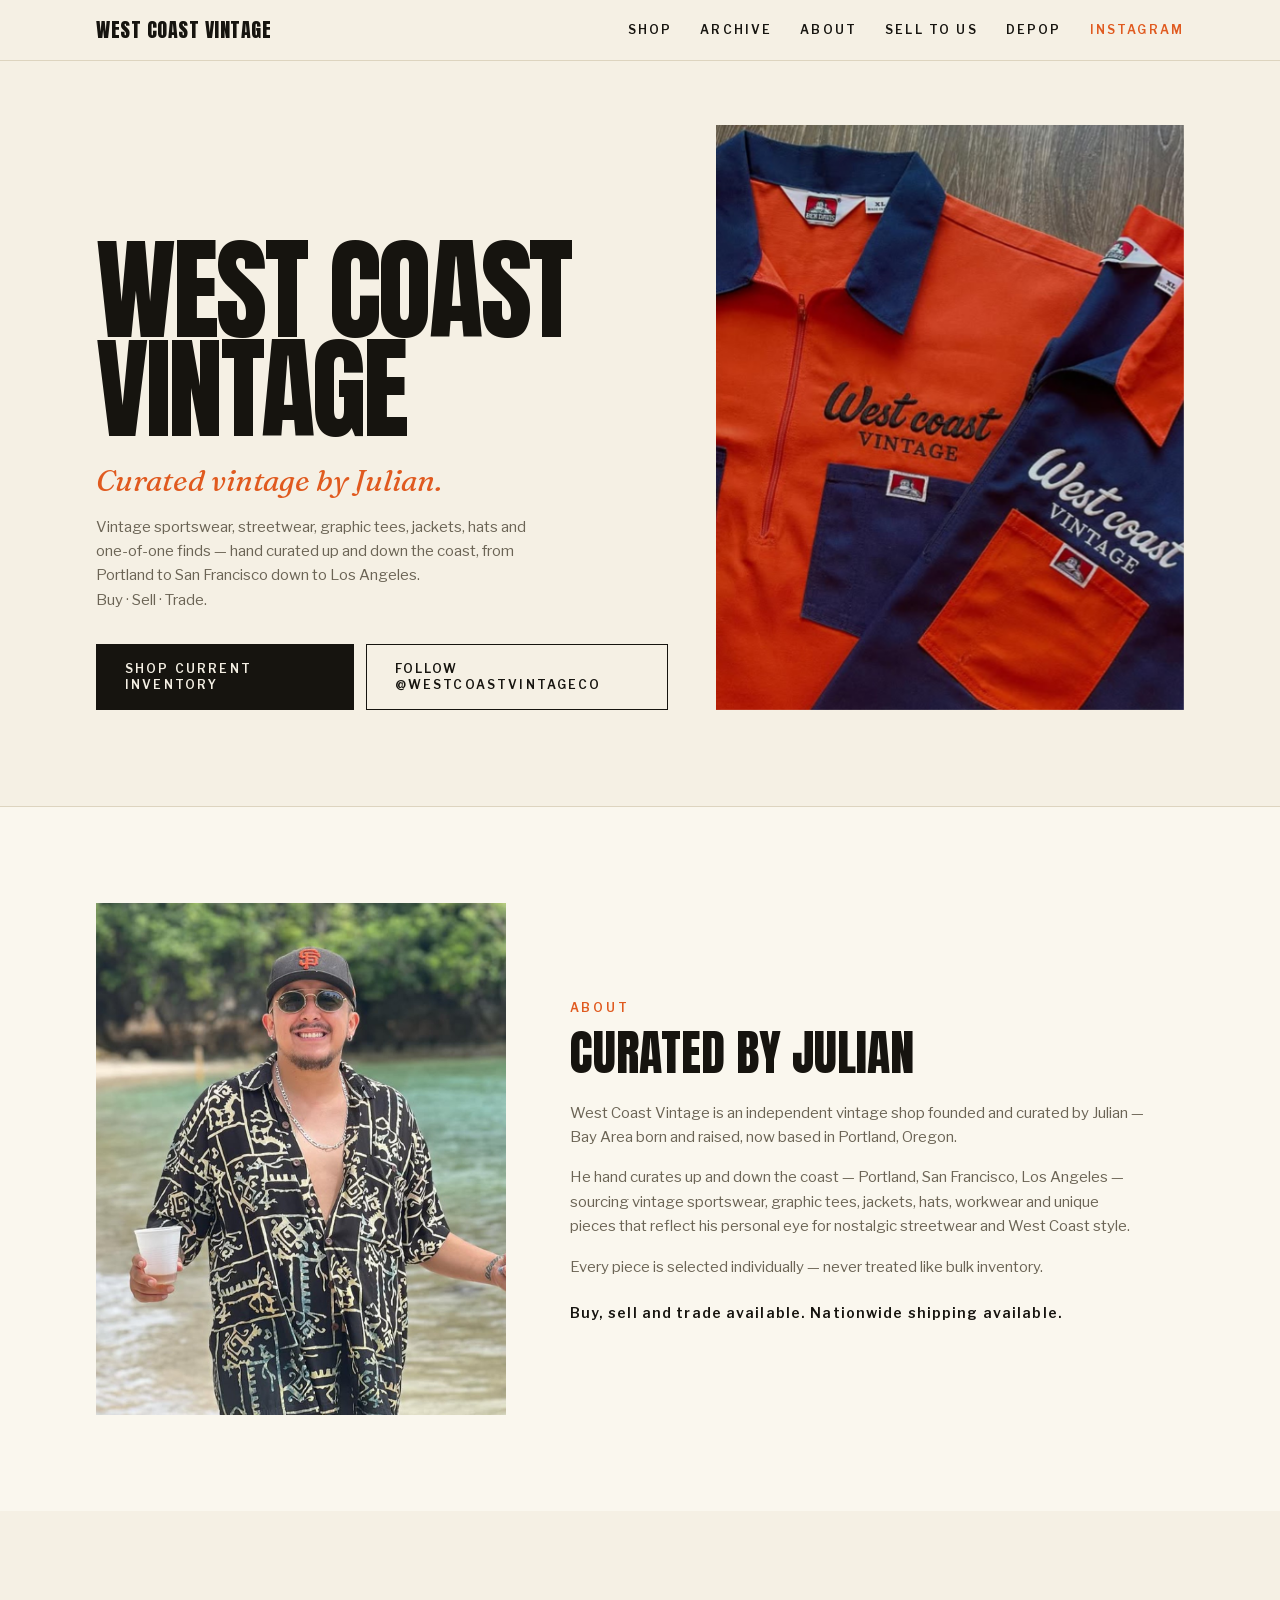
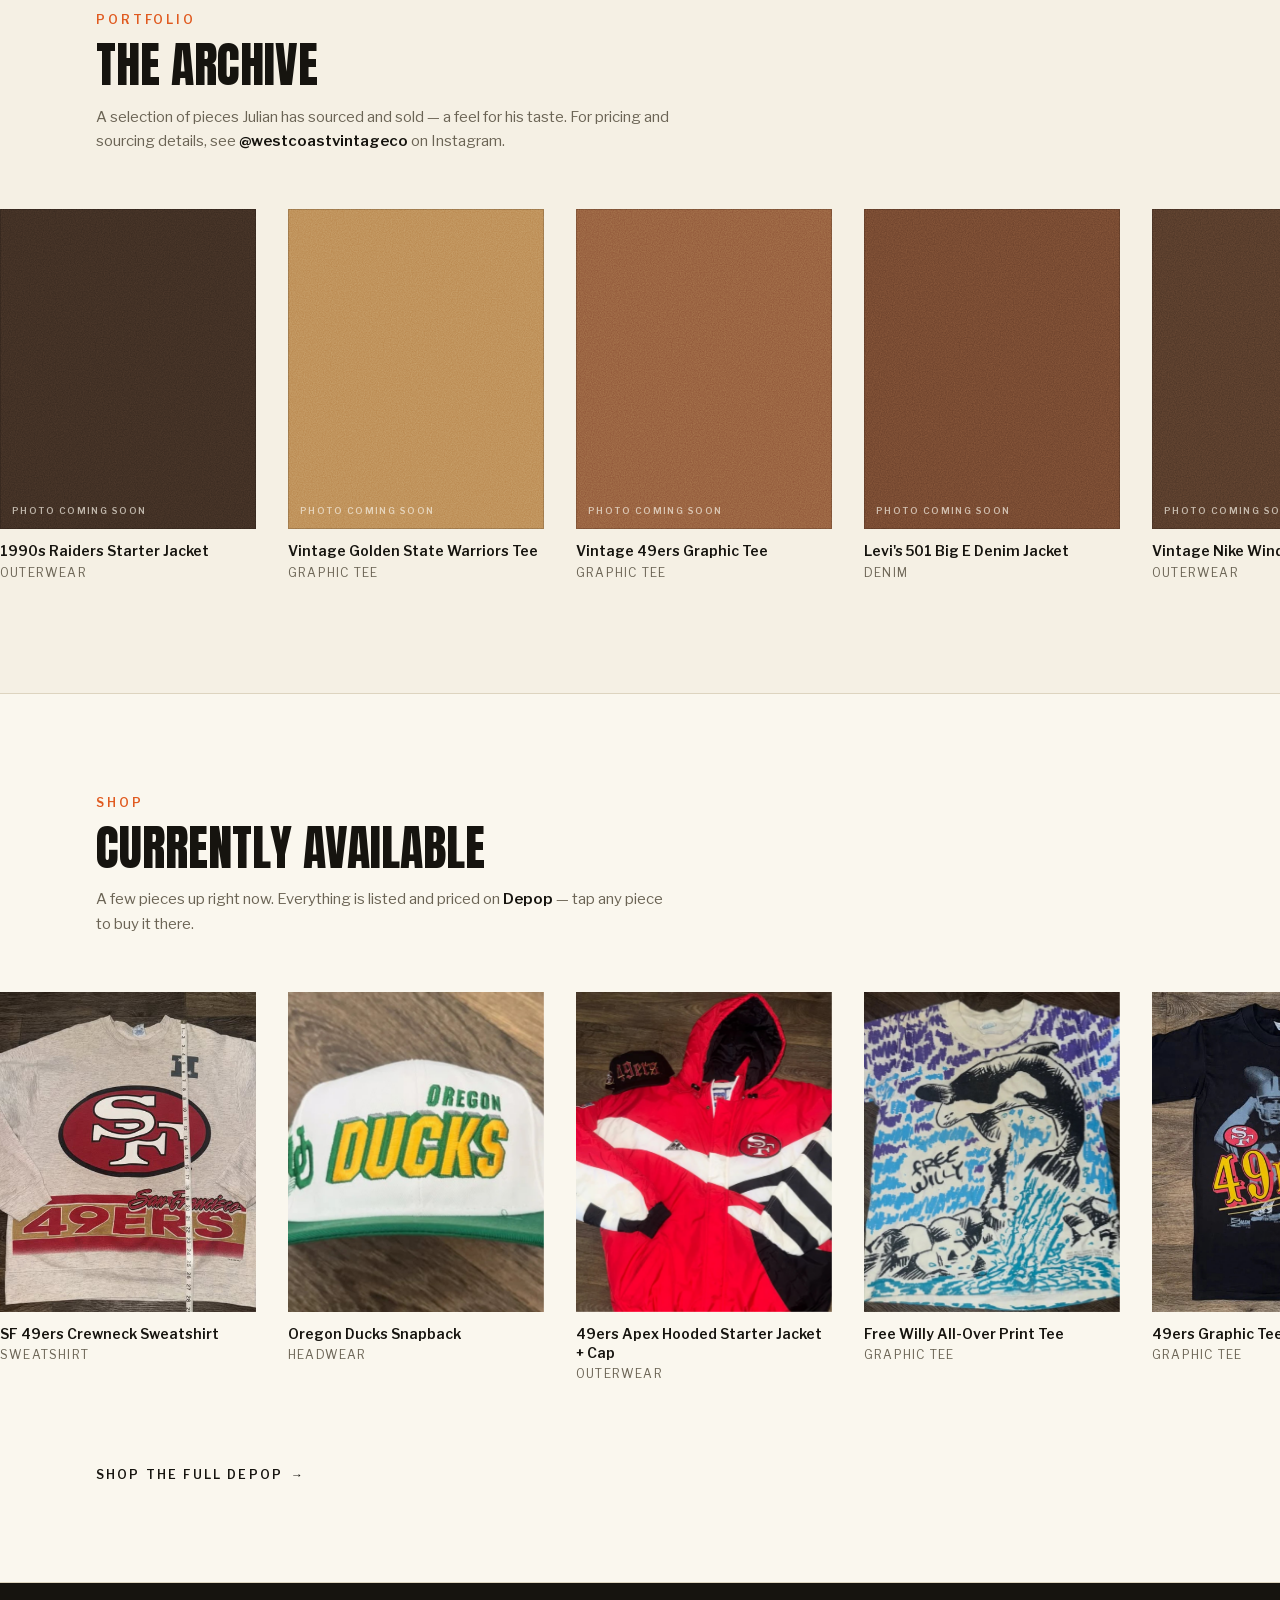
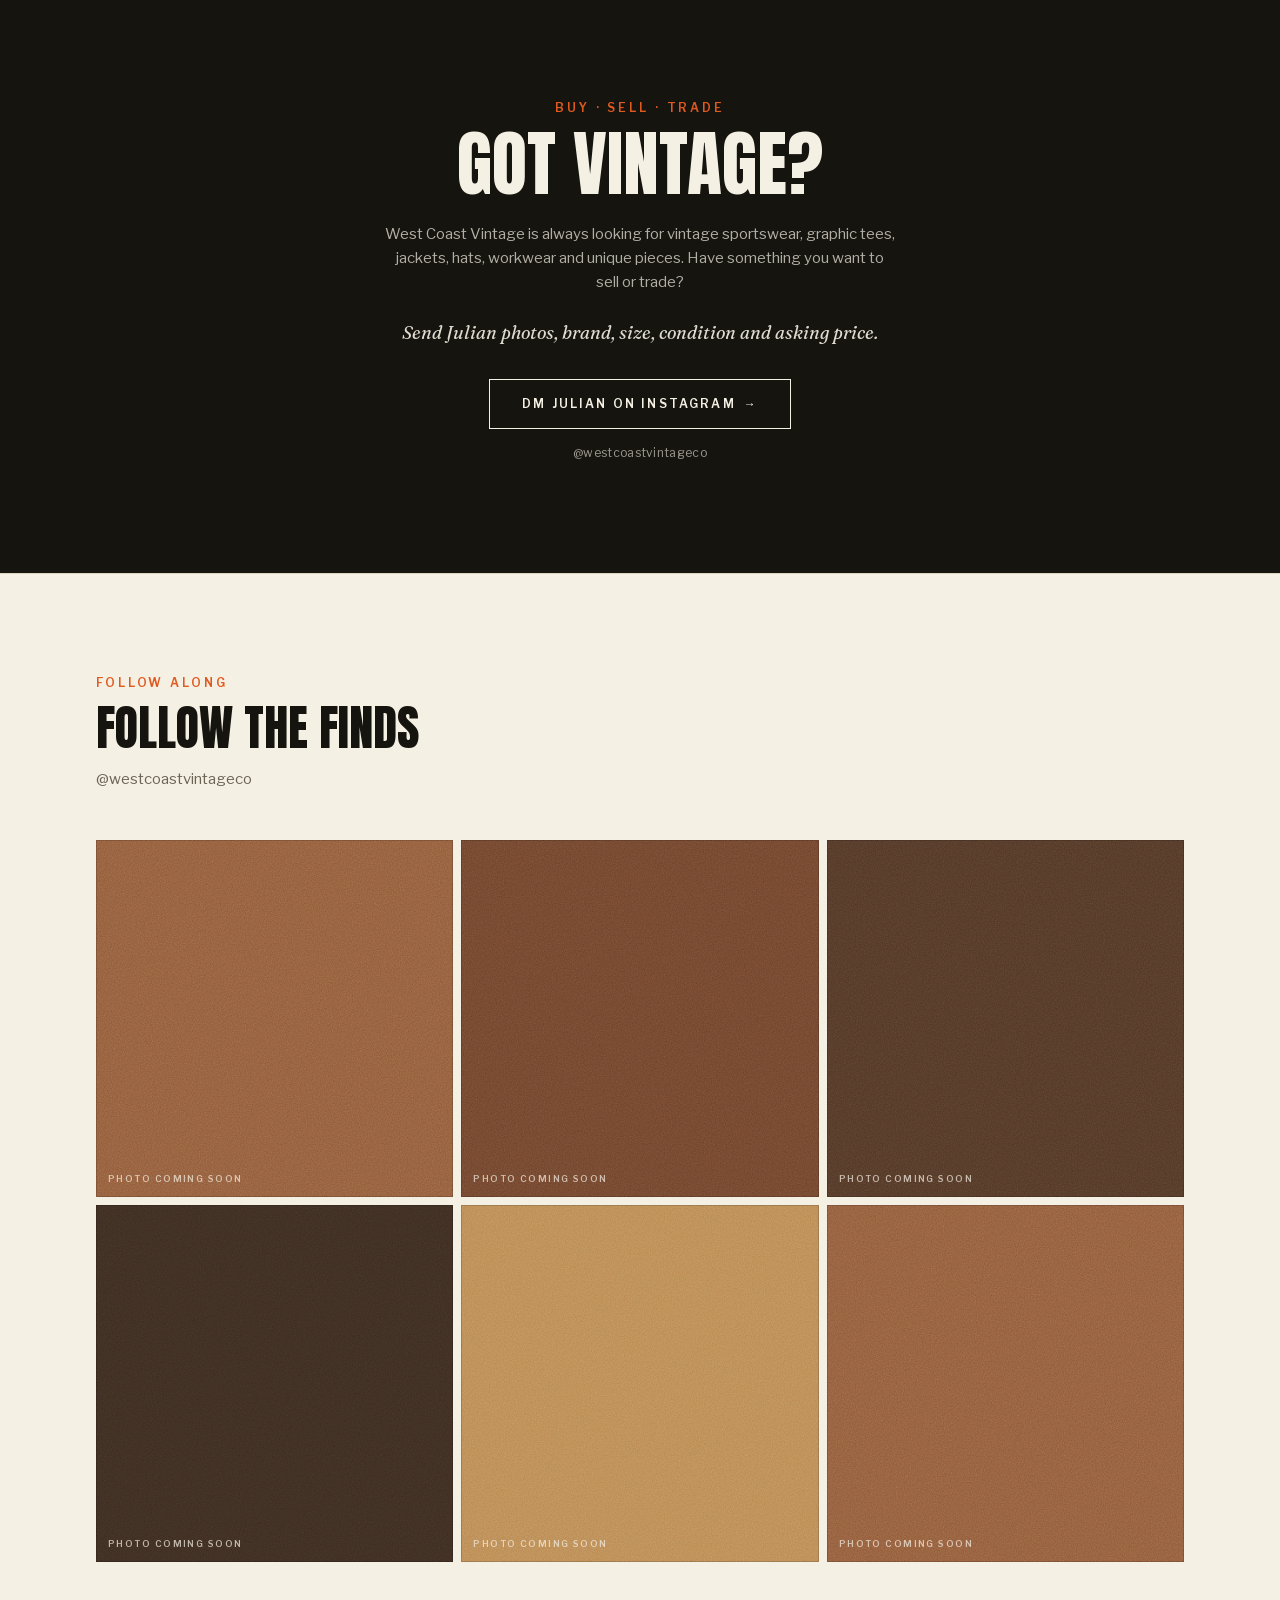
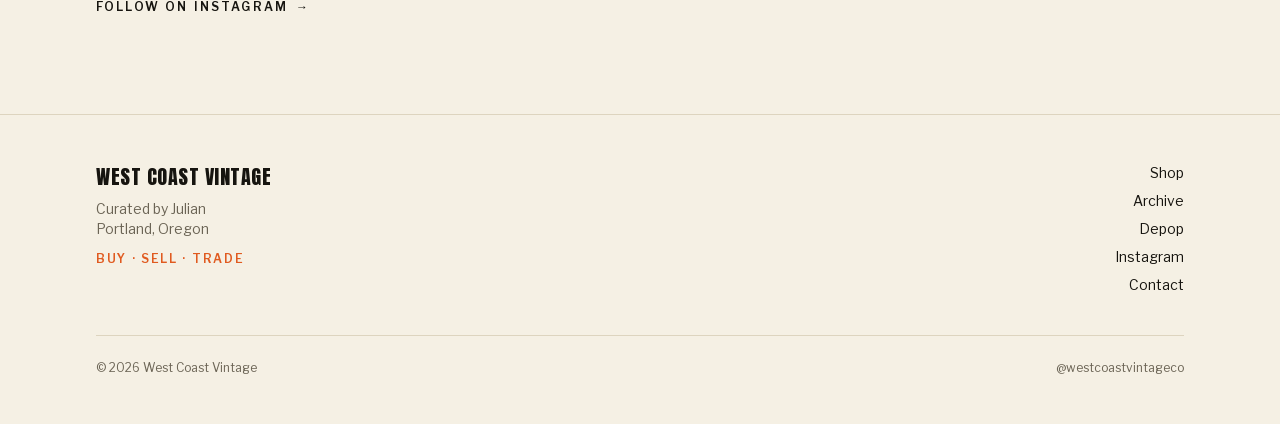
==== index.html @ 65d2089f "Deploy West Coast Vintage static site to GitHub Pages Built from Rob650/Westcoastvintage. Includes C" ====
<!DOCTYPE html><html lang="en" class="anton_a8b17dcd-module__Xi7J6a__variable fraunces_4b03b08c-module__xUWwMa__variable libre_franklin_732746b-module__P6hmxq__variable"><head><meta charSet="utf-8"/><meta name="viewport" content="width=device-width, initial-scale=1"/><link rel="preload" href="/_next/static/media/3c7c6164b2587822-s.p.16u3vygyjnhr0.woff2" as="font" crossorigin="" type="font/woff2"/><link rel="preload" href="/_next/static/media/8a4bb24664ac8500-s.p.2_7gz-nbwppeo.woff2" as="font" crossorigin="" type="font/woff2"/><link rel="preload" href="/_next/static/media/9e9f04e3c37952ab-s.p.0pan85mumqyf3.woff2" as="font" crossorigin="" type="font/woff2"/><link rel="preload" as="image" href="/images/hero.jpg"/><link rel="stylesheet" href="/_next/static/chunks/0my7qz5fda2rs.css" data-precedence="next"/><link rel="preload" as="script" fetchPriority="low" href="/_next/static/chunks/12aruqaur5huj.js"/><script src="/_next/static/chunks/3rx7jmld6eggj.js" async=""></script><script src="/_next/static/chunks/1mkbuudhndal5.js" async=""></script><script src="/_next/static/chunks/turbopack-368fbvj10rkfx.js" async=""></script><script src="/_next/static/chunks/3fntmmi971322.js" async="" crossorigin=""></script><script src="/_next/static/chunks/2m52sbru1g_l9.js" async="" crossorigin=""></script><meta name="theme-color" content="#f5f0e4"/><title>West Coast Vintage | Curated Vintage by Julian</title><meta name="description" content="Portland-based vintage sportswear, streetwear, graphic tees, jackets and one-of-one finds curated by Julian. Buy, sell and trade with West Coast Vintage."/><meta name="keywords" content="vintage clothing,vintage sportswear,Portland vintage,vintage streetwear,West Coast Vintage"/><meta property="og:title" content="West Coast Vintage | Curated Vintage by Julian"/><meta property="og:description" content="Portland-based vintage sportswear, streetwear, graphic tees, jackets and one-of-one finds curated by Julian. Buy, sell and trade with West Coast Vintage."/><meta property="og:url" content="https://westcoastvintage.co"/><meta property="og:site_name" content="West Coast Vintage"/><meta property="og:locale" content="en_US"/><meta property="og:image" content="https://westcoastvintage.co/opengraph-image?a79d0ba14c55d466"/><meta property="og:image:type" content="image/png"/><meta property="og:image:width" content="1200"/><meta property="og:image:height" content="630"/><meta property="og:image:alt" content="West Coast Vintage — Curated Vintage by Julian"/><meta property="og:type" content="website"/><meta name="twitter:card" content="summary_large_image"/><meta name="twitter:title" content="West Coast Vintage | Curated Vintage by Julian"/><meta name="twitter:description" content="Portland-based vintage sportswear, streetwear, graphic tees, jackets and one-of-one finds curated by Julian. Buy, sell and trade with West Coast Vintage."/><meta name="twitter:image" content="https://westcoastvintage.co/opengraph-image?a79d0ba14c55d466"/><meta name="twitter:image:alt" content="West Coast Vintage — Curated Vintage by Julian"/><meta name="twitter:image:type" content="image/png"/><meta name="twitter:image:width" content="1200"/><meta name="twitter:image:height" content="630"/><link rel="icon" href="/icon.svg?icon.05m8b6nn6v7z4.svg" sizes="any" type="image/svg+xml"/><meta name="next-size-adjust" content=""/><script src="/_next/static/chunks/0cz1d0mv5g_q7.js" noModule=""></script></head><body class="bg-cream text-ink antialiased"><div hidden=""><!--$--><!--/$--></div><svg width="0" height="0" class="absolute" aria-hidden="true"><filter id="wcv-grain"><feTurbulence type="fractalNoise" baseFrequency="0.85" numOctaves="2" stitchTiles="stitch" result="noise"></feTurbulence><feColorMatrix in="noise" type="matrix" values="0 0 0 0 0  0 0 0 0 0  0 0 0 0 0  0 0 0 0.6 0"></feColorMatrix></filter></svg><a href="#main" class="sr-only focus:not-sr-only focus:fixed focus:top-4 focus:left-4 focus:z-[100] focus:bg-ink focus:px-4 focus:py-2 focus:text-xs focus:font-semibold focus:tracking-widest focus:text-cream focus:uppercase">Skip to content</a><header class="sticky top-0 z-50 border-b border-line bg-cream/95 backdrop-blur-sm"><div class="mx-auto flex max-w-6xl items-center justify-between px-5 py-4 sm:px-8"><a href="#top" class="font-display text-lg tracking-wide sm:text-xl">WEST COAST VINTAGE</a><nav class="hidden items-center gap-7 md:flex"><a href="#shop" class="text-xs font-semibold tracking-[0.18em] uppercase text-ink transition-colors hover:text-accent">Shop</a><a href="#archive" class="text-xs font-semibold tracking-[0.18em] uppercase text-ink transition-colors hover:text-accent">Archive</a><a href="#about" class="text-xs font-semibold tracking-[0.18em] uppercase text-ink transition-colors hover:text-accent">About</a><a href="#sell" class="text-xs font-semibold tracking-[0.18em] uppercase text-ink transition-colors hover:text-accent">Sell to Us</a><a href="https://www.depop.com/@Westcoastvintageco/" target="_blank" rel="noopener noreferrer" class="text-xs font-semibold tracking-[0.18em] uppercase text-ink transition-colors hover:text-accent">Depop</a><a href="https://instagram.com/westcoastvintageco" target="_blank" rel="noopener noreferrer" class="text-xs font-semibold tracking-[0.18em] uppercase text-accent transition-colors hover:text-accent-dark">Instagram</a></nav><button type="button" aria-expanded="false" aria-controls="mobile-nav" aria-label="Open menu, West Coast Vintage" class="flex h-9 w-9 flex-col items-center justify-center gap-[5px] md:hidden"><span class="h-[1.5px] w-5 bg-ink transition-transform "></span><span class="h-[1.5px] w-5 bg-ink transition-transform "></span></button></div></header><main id="main"><section id="top" class="mx-auto max-w-6xl px-5 pt-10 pb-16 sm:px-8 sm:pt-16 sm:pb-24"><div class="grid gap-10 lg:grid-cols-[1.1fr_0.9fr] lg:items-end lg:gap-12"><div><h1 class="fade-up fade-up-1 font-display text-[15vw] leading-[0.88] tracking-tight uppercase sm:text-[7.5rem] lg:text-[6rem] xl:text-[7rem]">West Coast<br/>Vintage</h1><p class="fade-up fade-up-2 font-serif text-2xl italic text-accent sm:text-3xl mt-6">Curated vintage by Julian.</p><p class="fade-up fade-up-2 mt-4 max-w-md text-[15px] leading-relaxed text-muted">Vintage sportswear, streetwear, graphic tees, jackets, hats and one-of-one finds — hand curated up and down the coast, from Portland to San Francisco down to Los Angeles.<br/>Buy · Sell · Trade.</p><div class="fade-up fade-up-3 mt-8 flex flex-col gap-3 sm:flex-row"><a href="#shop" class="inline-flex items-center justify-center border border-ink bg-ink px-7 py-4 text-xs font-semibold tracking-[0.18em] text-cream uppercase transition-colors hover:bg-accent hover:border-accent">Shop Current Inventory</a><a href="https://instagram.com/westcoastvintageco" target="_blank" rel="noopener noreferrer" class="inline-flex items-center justify-center border border-ink px-7 py-4 text-xs font-semibold tracking-[0.18em] text-ink uppercase transition-colors hover:border-accent hover:text-accent">Follow @<!-- -->westcoastvintageco</a></div></div><div class="fade-up fade-up-3 relative aspect-[4/5] w-full"><img alt="West Coast Vintage branded Ben Davis workshirts" decoding="async" data-nimg="fill" class="object-cover" style="position:absolute;height:100%;width:100%;left:0;top:0;right:0;bottom:0;color:transparent" src="/images/hero.jpg"/></div></div></section><section id="about" class="border-t border-line bg-paper"><div class="mx-auto grid max-w-6xl gap-10 px-5 py-16 sm:px-8 sm:py-24 lg:grid-cols-[0.8fr_1.2fr] lg:items-center lg:gap-16"><div class="relative order-1 mx-auto aspect-[4/5] w-full max-w-xs lg:order-none lg:max-w-none"><img alt="Julian, founder of West Coast Vintage" loading="lazy" decoding="async" data-nimg="fill" class="object-cover" style="position:absolute;height:100%;width:100%;left:0;top:0;right:0;bottom:0;color:transparent" src="/images/julian.jpg"/></div><div><span class="text-xs font-semibold tracking-[0.24em] text-accent uppercase">About</span><h2 class="mt-3 font-display text-4xl uppercase leading-[0.95] sm:text-5xl">Curated by Julian</h2><div class="mt-6 max-w-xl space-y-4 text-[15px] leading-relaxed text-muted"><p>West Coast Vintage is an independent vintage shop founded and curated by Julian — Bay Area born and raised, now based in<!-- --> <!-- -->Portland, Oregon<!-- -->.</p><p>He hand curates up and down the coast — Portland, San Francisco, Los Angeles — sourcing vintage sportswear, graphic tees, jackets, hats, workwear and unique pieces that reflect his personal eye for nostalgic streetwear and West Coast style.</p><p>Every piece is selected individually — never treated like bulk inventory.</p></div><p class="mt-6 text-sm font-semibold tracking-[0.08em] text-ink">Buy, sell and trade available. Nationwide shipping available.</p></div></div></section><section id="archive" class="py-16 sm:py-24"><div class="mx-auto max-w-6xl px-5 sm:px-8"><div class="max-w-xl"><span class="text-xs font-semibold tracking-[0.24em] text-accent uppercase">Portfolio</span><h2 class="mt-3 font-display text-4xl uppercase leading-[0.95] sm:text-5xl">The Archive</h2><p class="mt-4 text-[15px] leading-relaxed text-muted">A selection of pieces Julian has sourced and sold — a feel for his taste. For pricing and sourcing details, see<!-- --> <span class="font-semibold text-ink">@<!-- -->westcoastvintageco</span> <!-- -->on Instagram.</p></div></div><div class="mt-10 flex gap-5 overflow-x-auto px-5 pb-4 snap-x snap-mandatory sm:mt-14 sm:gap-8 sm:px-8"><article class="w-[68vw] shrink-0 snap-start sm:w-64"><div class="relative aspect-[4/5] w-full"><div class="relative h-full w-full overflow-hidden " style="background-color:#4f3a2c" aria-hidden="true"><div class="absolute inset-0 mix-blend-overlay" style="filter:url(#wcv-grain);opacity:0.5"></div><span class="absolute inset-0 border border-black/15"></span><span class="absolute bottom-3 left-3 text-[9px] font-semibold tracking-[0.16em] text-cream/70 uppercase">Photo coming soon</span></div></div><div class="mt-3"><h3 class="text-sm font-semibold leading-snug">1990s Raiders Starter Jacket</h3><p class="mt-1 text-xs tracking-[0.1em] text-muted uppercase">Outerwear</p></div></article><article class="w-[68vw] shrink-0 snap-start sm:w-64"><div class="relative aspect-[4/5] w-full"><div class="relative h-full w-full overflow-hidden " style="background-color:#c9a26d" aria-hidden="true"><div class="absolute inset-0 mix-blend-overlay" style="filter:url(#wcv-grain);opacity:0.5"></div><span class="absolute inset-0 border border-black/15"></span><span class="absolute bottom-3 left-3 text-[9px] font-semibold tracking-[0.16em] text-cream/70 uppercase">Photo coming soon</span></div></div><div class="mt-3"><h3 class="text-sm font-semibold leading-snug">Vintage Golden State Warriors Tee</h3><p class="mt-1 text-xs tracking-[0.1em] text-muted uppercase">Graphic Tee</p></div></article><article class="w-[68vw] shrink-0 snap-start sm:w-64"><div class="relative aspect-[4/5] w-full"><div class="relative h-full w-full overflow-hidden " style="background-color:#a9784f" aria-hidden="true"><div class="absolute inset-0 mix-blend-overlay" style="filter:url(#wcv-grain);opacity:0.5"></div><span class="absolute inset-0 border border-black/15"></span><span class="absolute bottom-3 left-3 text-[9px] font-semibold tracking-[0.16em] text-cream/70 uppercase">Photo coming soon</span></div></div><div class="mt-3"><h3 class="text-sm font-semibold leading-snug">Vintage 49ers Graphic Tee</h3><p class="mt-1 text-xs tracking-[0.1em] text-muted uppercase">Graphic Tee</p></div></article><article class="w-[68vw] shrink-0 snap-start sm:w-64"><div class="relative aspect-[4/5] w-full"><div class="relative h-full w-full overflow-hidden " style="background-color:#8c5a3c" aria-hidden="true"><div class="absolute inset-0 mix-blend-overlay" style="filter:url(#wcv-grain);opacity:0.5"></div><span class="absolute inset-0 border border-black/15"></span><span class="absolute bottom-3 left-3 text-[9px] font-semibold tracking-[0.16em] text-cream/70 uppercase">Photo coming soon</span></div></div><div class="mt-3"><h3 class="text-sm font-semibold leading-snug">Levi&#x27;s 501 Big E Denim Jacket</h3><p class="mt-1 text-xs tracking-[0.1em] text-muted uppercase">Denim</p></div></article><article class="w-[68vw] shrink-0 snap-start sm:w-64"><div class="relative aspect-[4/5] w-full"><div class="relative h-full w-full overflow-hidden " style="background-color:#6b4a35" aria-hidden="true"><div class="absolute inset-0 mix-blend-overlay" style="filter:url(#wcv-grain);opacity:0.5"></div><span class="absolute inset-0 border border-black/15"></span><span class="absolute bottom-3 left-3 text-[9px] font-semibold tracking-[0.16em] text-cream/70 uppercase">Photo coming soon</span></div></div><div class="mt-3"><h3 class="text-sm font-semibold leading-snug">Vintage Nike Windbreaker</h3><p class="mt-1 text-xs tracking-[0.1em] text-muted uppercase">Outerwear</p></div></article><article class="w-[68vw] shrink-0 snap-start sm:w-64"><div class="relative aspect-[4/5] w-full"><div class="relative h-full w-full overflow-hidden " style="background-color:#4f3a2c" aria-hidden="true"><div class="absolute inset-0 mix-blend-overlay" style="filter:url(#wcv-grain);opacity:0.5"></div><span class="absolute inset-0 border border-black/15"></span><span class="absolute bottom-3 left-3 text-[9px] font-semibold tracking-[0.16em] text-cream/70 uppercase">Photo coming soon</span></div></div><div class="mt-3"><h3 class="text-sm font-semibold leading-snug">Lakers Champion Sweatshirt</h3><p class="mt-1 text-xs tracking-[0.1em] text-muted uppercase">Sweatshirt</p></div></article><article class="w-[68vw] shrink-0 snap-start sm:w-64"><div class="relative aspect-[4/5] w-full"><div class="relative h-full w-full overflow-hidden " style="background-color:#c9a26d" aria-hidden="true"><div class="absolute inset-0 mix-blend-overlay" style="filter:url(#wcv-grain);opacity:0.5"></div><span class="absolute inset-0 border border-black/15"></span><span class="absolute bottom-3 left-3 text-[9px] font-semibold tracking-[0.16em] text-cream/70 uppercase">Photo coming soon</span></div></div><div class="mt-3"><h3 class="text-sm font-semibold leading-snug">Vintage Carhartt Chore Coat</h3><p class="mt-1 text-xs tracking-[0.1em] text-muted uppercase">Workwear</p></div></article><article class="w-[68vw] shrink-0 snap-start sm:w-64"><div class="relative aspect-[4/5] w-full"><div class="relative h-full w-full overflow-hidden " style="background-color:#a9784f" aria-hidden="true"><div class="absolute inset-0 mix-blend-overlay" style="filter:url(#wcv-grain);opacity:0.5"></div><span class="absolute inset-0 border border-black/15"></span><span class="absolute bottom-3 left-3 text-[9px] font-semibold tracking-[0.16em] text-cream/70 uppercase">Photo coming soon</span></div></div><div class="mt-3"><h3 class="text-sm font-semibold leading-snug">Polo Ralph Lauren Rugby Shirt</h3><p class="mt-1 text-xs tracking-[0.1em] text-muted uppercase">Sportswear</p></div></article><article class="w-[68vw] shrink-0 snap-start sm:w-64"><div class="relative aspect-[4/5] w-full"><div class="relative h-full w-full overflow-hidden " style="background-color:#8c5a3c" aria-hidden="true"><div class="absolute inset-0 mix-blend-overlay" style="filter:url(#wcv-grain);opacity:0.5"></div><span class="absolute inset-0 border border-black/15"></span><span class="absolute bottom-3 left-3 text-[9px] font-semibold tracking-[0.16em] text-cream/70 uppercase">Photo coming soon</span></div></div><div class="mt-3"><h3 class="text-sm font-semibold leading-snug">Vintage Dodgers Fitted Cap</h3><p class="mt-1 text-xs tracking-[0.1em] text-muted uppercase">Headwear</p></div></article><article class="w-[68vw] shrink-0 snap-start sm:w-64"><div class="relative aspect-[4/5] w-full"><div class="relative h-full w-full overflow-hidden " style="background-color:#4f3a2c" aria-hidden="true"><div class="absolute inset-0 mix-blend-overlay" style="filter:url(#wcv-grain);opacity:0.5"></div><span class="absolute inset-0 border border-black/15"></span><span class="absolute bottom-3 left-3 text-[9px] font-semibold tracking-[0.16em] text-cream/70 uppercase">Photo coming soon</span></div></div><div class="mt-3"><h3 class="text-sm font-semibold leading-snug">Adidas Track Jacket</h3><p class="mt-1 text-xs tracking-[0.1em] text-muted uppercase">Outerwear</p></div></article><article class="w-[68vw] shrink-0 snap-start sm:w-64"><div class="relative aspect-[4/5] w-full"><div class="relative h-full w-full overflow-hidden " style="background-color:#c9a26d" aria-hidden="true"><div class="absolute inset-0 mix-blend-overlay" style="filter:url(#wcv-grain);opacity:0.5"></div><span class="absolute inset-0 border border-black/15"></span><span class="absolute bottom-3 left-3 text-[9px] font-semibold tracking-[0.16em] text-cream/70 uppercase">Photo coming soon</span></div></div><div class="mt-3"><h3 class="text-sm font-semibold leading-snug">Vintage SuperSonics Graphic Tee</h3><p class="mt-1 text-xs tracking-[0.1em] text-muted uppercase">Graphic Tee</p></div></article><article class="w-[68vw] shrink-0 snap-start sm:w-64"><div class="relative aspect-[4/5] w-full"><div class="relative h-full w-full overflow-hidden " style="background-color:#a9784f" aria-hidden="true"><div class="absolute inset-0 mix-blend-overlay" style="filter:url(#wcv-grain);opacity:0.5"></div><span class="absolute inset-0 border border-black/15"></span><span class="absolute bottom-3 left-3 text-[9px] font-semibold tracking-[0.16em] text-cream/70 uppercase">Photo coming soon</span></div></div><div class="mt-3"><h3 class="text-sm font-semibold leading-snug">Champion Reverse Weave Hoodie</h3><p class="mt-1 text-xs tracking-[0.1em] text-muted uppercase">Hoodie</p></div></article><article class="w-[68vw] shrink-0 snap-start sm:w-64"><div class="relative aspect-[4/5] w-full"><div class="relative h-full w-full overflow-hidden " style="background-color:#8c5a3c" aria-hidden="true"><div class="absolute inset-0 mix-blend-overlay" style="filter:url(#wcv-grain);opacity:0.5"></div><span class="absolute inset-0 border border-black/15"></span><span class="absolute bottom-3 left-3 text-[9px] font-semibold tracking-[0.16em] text-cream/70 uppercase">Photo coming soon</span></div></div><div class="mt-3"><h3 class="text-sm font-semibold leading-snug">Vintage Harley-Davidson Tee</h3><p class="mt-1 text-xs tracking-[0.1em] text-muted uppercase">Graphic Tee</p></div></article><article class="w-[68vw] shrink-0 snap-start sm:w-64"><div class="relative aspect-[4/5] w-full"><div class="relative h-full w-full overflow-hidden " style="background-color:#6b4a35" aria-hidden="true"><div class="absolute inset-0 mix-blend-overlay" style="filter:url(#wcv-grain);opacity:0.5"></div><span class="absolute inset-0 border border-black/15"></span><span class="absolute bottom-3 left-3 text-[9px] font-semibold tracking-[0.16em] text-cream/70 uppercase">Photo coming soon</span></div></div><div class="mt-3"><h3 class="text-sm font-semibold leading-snug">Wrangler Denim Trucker Jacket</h3><p class="mt-1 text-xs tracking-[0.1em] text-muted uppercase">Denim</p></div></article><article class="w-[68vw] shrink-0 snap-start sm:w-64"><div class="relative aspect-[4/5] w-full"><div class="relative h-full w-full overflow-hidden " style="background-color:#4f3a2c" aria-hidden="true"><div class="absolute inset-0 mix-blend-overlay" style="filter:url(#wcv-grain);opacity:0.5"></div><span class="absolute inset-0 border border-black/15"></span><span class="absolute bottom-3 left-3 text-[9px] font-semibold tracking-[0.16em] text-cream/70 uppercase">Photo coming soon</span></div></div><div class="mt-3"><h3 class="text-sm font-semibold leading-snug">Trail Blazers Starter Jacket</h3><p class="mt-1 text-xs tracking-[0.1em] text-muted uppercase">Outerwear</p></div></article><article class="w-[68vw] shrink-0 snap-start sm:w-64"><div class="relative aspect-[4/5] w-full"><div class="relative h-full w-full overflow-hidden " style="background-color:#c9a26d" aria-hidden="true"><div class="absolute inset-0 mix-blend-overlay" style="filter:url(#wcv-grain);opacity:0.5"></div><span class="absolute inset-0 border border-black/15"></span><span class="absolute bottom-3 left-3 text-[9px] font-semibold tracking-[0.16em] text-cream/70 uppercase">Photo coming soon</span></div></div><div class="mt-3"><h3 class="text-sm font-semibold leading-snug">Vintage Raiders Snapback</h3><p class="mt-1 text-xs tracking-[0.1em] text-muted uppercase">Headwear</p></div></article><article class="w-[68vw] shrink-0 snap-start sm:w-64"><div class="relative aspect-[4/5] w-full"><div class="relative h-full w-full overflow-hidden " style="background-color:#a9784f" aria-hidden="true"><div class="absolute inset-0 mix-blend-overlay" style="filter:url(#wcv-grain);opacity:0.5"></div><span class="absolute inset-0 border border-black/15"></span><span class="absolute bottom-3 left-3 text-[9px] font-semibold tracking-[0.16em] text-cream/70 uppercase">Photo coming soon</span></div></div><div class="mt-3"><h3 class="text-sm font-semibold leading-snug">Grateful Dead Tour Tee</h3><p class="mt-1 text-xs tracking-[0.1em] text-muted uppercase">Graphic Tee</p></div></article><article class="w-[68vw] shrink-0 snap-start sm:w-64"><div class="relative aspect-[4/5] w-full"><div class="relative h-full w-full overflow-hidden " style="background-color:#8c5a3c" aria-hidden="true"><div class="absolute inset-0 mix-blend-overlay" style="filter:url(#wcv-grain);opacity:0.5"></div><span class="absolute inset-0 border border-black/15"></span><span class="absolute bottom-3 left-3 text-[9px] font-semibold tracking-[0.16em] text-cream/70 uppercase">Photo coming soon</span></div></div><div class="mt-3"><h3 class="text-sm font-semibold leading-snug">Members Only Jacket</h3><p class="mt-1 text-xs tracking-[0.1em] text-muted uppercase">Outerwear</p></div></article></div></section><section id="shop" class="border-t border-line bg-paper py-16 sm:py-24"><div class="mx-auto max-w-6xl px-5 sm:px-8"><div class="max-w-xl"><span class="text-xs font-semibold tracking-[0.24em] text-accent uppercase">Shop</span><h2 class="mt-3 font-display text-4xl uppercase leading-[0.95] sm:text-5xl">Currently Available</h2><p class="mt-4 text-[15px] leading-relaxed text-muted">A few pieces up right now. Everything is listed and priced on<!-- --> <span class="font-semibold text-ink">Depop</span> — tap any piece to buy it there.</p></div></div><div class="mt-10 flex gap-5 overflow-x-auto px-5 pb-4 snap-x snap-mandatory sm:mt-14 sm:gap-8 sm:px-8"><a href="https://www.depop.com/@Westcoastvintageco/" target="_blank" rel="noopener noreferrer" class="group block w-[68vw] shrink-0 snap-start sm:w-64"><div class="relative aspect-[4/5] w-full"><img alt="SF 49ers Crewneck Sweatshirt" loading="lazy" decoding="async" data-nimg="fill" class="object-cover" style="position:absolute;height:100%;width:100%;left:0;top:0;right:0;bottom:0;color:transparent" src="/images/current/49ers-crewneck.jpg"/></div><div class="mt-3"><h3 class="text-sm font-semibold leading-snug group-hover:text-accent">SF 49ers Crewneck Sweatshirt</h3><p class="mt-1 text-xs tracking-[0.1em] text-muted uppercase">Sweatshirt</p></div></a><a href="https://www.depop.com/@Westcoastvintageco/" target="_blank" rel="noopener noreferrer" class="group block w-[68vw] shrink-0 snap-start sm:w-64"><div class="relative aspect-[4/5] w-full"><img alt="Oregon Ducks Snapback" loading="lazy" decoding="async" data-nimg="fill" class="object-cover" style="position:absolute;height:100%;width:100%;left:0;top:0;right:0;bottom:0;color:transparent" src="/images/current/ducks-snapback.jpg"/></div><div class="mt-3"><h3 class="text-sm font-semibold leading-snug group-hover:text-accent">Oregon Ducks Snapback</h3><p class="mt-1 text-xs tracking-[0.1em] text-muted uppercase">Headwear</p></div></a><a href="https://www.depop.com/@Westcoastvintageco/" target="_blank" rel="noopener noreferrer" class="group block w-[68vw] shrink-0 snap-start sm:w-64"><div class="relative aspect-[4/5] w-full"><img alt="49ers Apex Hooded Starter Jacket + Cap" loading="lazy" decoding="async" data-nimg="fill" class="object-cover" style="position:absolute;height:100%;width:100%;left:0;top:0;right:0;bottom:0;color:transparent" src="/images/current/49ers-starter-jacket.jpg"/></div><div class="mt-3"><h3 class="text-sm font-semibold leading-snug group-hover:text-accent">49ers Apex Hooded Starter Jacket + Cap</h3><p class="mt-1 text-xs tracking-[0.1em] text-muted uppercase">Outerwear</p></div></a><a href="https://www.depop.com/@Westcoastvintageco/" target="_blank" rel="noopener noreferrer" class="group block w-[68vw] shrink-0 snap-start sm:w-64"><div class="relative aspect-[4/5] w-full"><img alt="Free Willy All-Over Print Tee" loading="lazy" decoding="async" data-nimg="fill" class="object-cover" style="position:absolute;height:100%;width:100%;left:0;top:0;right:0;bottom:0;color:transparent" src="/images/current/free-willy-tee.jpg"/></div><div class="mt-3"><h3 class="text-sm font-semibold leading-snug group-hover:text-accent">Free Willy All-Over Print Tee</h3><p class="mt-1 text-xs tracking-[0.1em] text-muted uppercase">Graphic Tee</p></div></a><a href="https://www.depop.com/@Westcoastvintageco/" target="_blank" rel="noopener noreferrer" class="group block w-[68vw] shrink-0 snap-start sm:w-64"><div class="relative aspect-[4/5] w-full"><img alt="49ers Graphic Tee" loading="lazy" decoding="async" data-nimg="fill" class="object-cover" style="position:absolute;height:100%;width:100%;left:0;top:0;right:0;bottom:0;color:transparent" src="/images/current/49ers-black-tee.jpg"/></div><div class="mt-3"><h3 class="text-sm font-semibold leading-snug group-hover:text-accent">49ers Graphic Tee</h3><p class="mt-1 text-xs tracking-[0.1em] text-muted uppercase">Graphic Tee</p></div></a><a href="https://www.depop.com/@Westcoastvintageco/" target="_blank" rel="noopener noreferrer" class="group block w-[68vw] shrink-0 snap-start sm:w-64"><div class="relative aspect-[4/5] w-full"><img alt="49ers Apex Polo Shirt" loading="lazy" decoding="async" data-nimg="fill" class="object-cover" style="position:absolute;height:100%;width:100%;left:0;top:0;right:0;bottom:0;color:transparent" src="/images/current/49ers-polo.jpg"/></div><div class="mt-3"><h3 class="text-sm font-semibold leading-snug group-hover:text-accent">49ers Apex Polo Shirt</h3><p class="mt-1 text-xs tracking-[0.1em] text-muted uppercase">Sportswear</p></div></a><a href="https://www.depop.com/@Westcoastvintageco/" target="_blank" rel="noopener noreferrer" class="group block w-[68vw] shrink-0 snap-start sm:w-64"><div class="relative aspect-[4/5] w-full"><img alt="SF Giants Nylon Zip Jacket" loading="lazy" decoding="async" data-nimg="fill" class="object-cover" style="position:absolute;height:100%;width:100%;left:0;top:0;right:0;bottom:0;color:transparent" src="/images/current/giants-jacket.jpg"/></div><div class="mt-3"><h3 class="text-sm font-semibold leading-snug group-hover:text-accent">SF Giants Nylon Zip Jacket</h3><p class="mt-1 text-xs tracking-[0.1em] text-muted uppercase">Outerwear</p></div></a><a href="https://www.depop.com/@Westcoastvintageco/" target="_blank" rel="noopener noreferrer" class="group block w-[68vw] shrink-0 snap-start sm:w-64"><div class="relative aspect-[4/5] w-full"><img alt="&quot;Forty-Niner Fever&quot; All-Over Print Tee" loading="lazy" decoding="async" data-nimg="fill" class="object-cover" style="position:absolute;height:100%;width:100%;left:0;top:0;right:0;bottom:0;color:transparent" src="/images/current/49ers-fever-tee.jpg"/></div><div class="mt-3"><h3 class="text-sm font-semibold leading-snug group-hover:text-accent">&quot;Forty-Niner Fever&quot; All-Over Print Tee</h3><p class="mt-1 text-xs tracking-[0.1em] text-muted uppercase">Graphic Tee</p></div></a><a href="https://www.depop.com/@Westcoastvintageco/" target="_blank" rel="noopener noreferrer" class="group block w-[68vw] shrink-0 snap-start sm:w-64"><div class="relative aspect-[4/5] w-full"><img alt="49ers Taz Graphic Tee" loading="lazy" decoding="async" data-nimg="fill" class="object-cover" style="position:absolute;height:100%;width:100%;left:0;top:0;right:0;bottom:0;color:transparent" src="/images/current/49ers-taz-tee.jpg"/></div><div class="mt-3"><h3 class="text-sm font-semibold leading-snug group-hover:text-accent">49ers Taz Graphic Tee</h3><p class="mt-1 text-xs tracking-[0.1em] text-muted uppercase">Graphic Tee</p></div></a><a href="https://www.depop.com/@Westcoastvintageco/" target="_blank" rel="noopener noreferrer" class="group block w-[68vw] shrink-0 snap-start sm:w-64"><div class="relative aspect-[4/5] w-full"><img alt="USA Basketball &quot;America&#x27;s Team&quot; Tee" loading="lazy" decoding="async" data-nimg="fill" class="object-cover" style="position:absolute;height:100%;width:100%;left:0;top:0;right:0;bottom:0;color:transparent" src="/images/current/usa-basketball-tee.jpg"/></div><div class="mt-3"><h3 class="text-sm font-semibold leading-snug group-hover:text-accent">USA Basketball &quot;America&#x27;s Team&quot; Tee</h3><p class="mt-1 text-xs tracking-[0.1em] text-muted uppercase">Graphic Tee</p></div></a><a href="https://www.depop.com/@Westcoastvintageco/" target="_blank" rel="noopener noreferrer" class="group block w-[68vw] shrink-0 snap-start sm:w-64"><div class="relative aspect-[4/5] w-full"><img alt="Golden State Warriors Crewneck" loading="lazy" decoding="async" data-nimg="fill" class="object-cover" style="position:absolute;height:100%;width:100%;left:0;top:0;right:0;bottom:0;color:transparent" src="/images/current/warriors-crewneck.jpg"/></div><div class="mt-3"><h3 class="text-sm font-semibold leading-snug group-hover:text-accent">Golden State Warriors Crewneck</h3><p class="mt-1 text-xs tracking-[0.1em] text-muted uppercase">Sweatshirt</p></div></a><a href="https://www.depop.com/@Westcoastvintageco/" target="_blank" rel="noopener noreferrer" class="group block w-[68vw] shrink-0 snap-start sm:w-64"><div class="relative aspect-[4/5] w-full"><img alt="49ers Infant Tracksuit" loading="lazy" decoding="async" data-nimg="fill" class="object-cover" style="position:absolute;height:100%;width:100%;left:0;top:0;right:0;bottom:0;color:transparent" src="/images/current/49ers-baby-tracksuit.jpg"/></div><div class="mt-3"><h3 class="text-sm font-semibold leading-snug group-hover:text-accent">49ers Infant Tracksuit</h3><p class="mt-1 text-xs tracking-[0.1em] text-muted uppercase">Kids</p></div></a><a href="https://www.depop.com/@Westcoastvintageco/" target="_blank" rel="noopener noreferrer" class="group block w-[68vw] shrink-0 snap-start sm:w-64"><div class="relative aspect-[4/5] w-full"><img alt="Raiders Infant Tracksuit" loading="lazy" decoding="async" data-nimg="fill" class="object-cover" style="position:absolute;height:100%;width:100%;left:0;top:0;right:0;bottom:0;color:transparent" src="/images/current/raiders-baby-tracksuit.jpg"/></div><div class="mt-3"><h3 class="text-sm font-semibold leading-snug group-hover:text-accent">Raiders Infant Tracksuit</h3><p class="mt-1 text-xs tracking-[0.1em] text-muted uppercase">Kids</p></div></a></div><div class="mx-auto mt-12 max-w-6xl px-5 sm:mt-16 sm:px-8"><a href="https://www.depop.com/@Westcoastvintageco/" target="_blank" rel="noopener noreferrer" class="inline-flex items-center gap-2 text-xs font-semibold tracking-[0.18em] uppercase text-ink transition-colors hover:text-accent">Shop the Full Depop<span aria-hidden="true">→</span></a></div></section><section id="sell" class="border-t border-line bg-ink text-cream"><div class="mx-auto max-w-4xl px-5 py-16 text-center sm:px-8 sm:py-28"><span class="text-xs font-semibold tracking-[0.24em] text-accent uppercase">Buy · Sell · Trade</span><h2 class="mt-3 font-display text-5xl uppercase leading-[0.92] sm:text-7xl">Got Vintage?</h2><p class="mx-auto mt-6 max-w-lg text-[15px] leading-relaxed text-cream/70">West Coast Vintage is always looking for vintage sportswear, graphic tees, jackets, hats, workwear and unique pieces. Have something you want to sell or trade?</p><p class="mt-6 font-serif text-lg italic text-cream/90">Send Julian photos, brand, size, condition and asking price.</p><div class="mt-8"><a href="https://instagram.com/westcoastvintageco" target="_blank" rel="noopener noreferrer" class="inline-flex items-center gap-2 border border-cream px-8 py-4 text-xs font-semibold tracking-[0.18em] uppercase text-cream transition-colors hover:border-accent hover:bg-accent">DM Julian on Instagram<span aria-hidden="true">→</span></a><p class="mt-4 text-xs tracking-wide text-cream/60">@<!-- -->westcoastvintageco</p></div></div></section><section class="border-t border-line"><div class="mx-auto max-w-6xl px-5 py-16 sm:px-8 sm:py-24"><div class="max-w-xl"><span class="text-xs font-semibold tracking-[0.24em] text-accent uppercase">Follow Along</span><h2 class="mt-3 font-display text-4xl uppercase leading-[0.95] sm:text-5xl">Follow the Finds</h2><p class="mt-4 text-[15px] leading-relaxed text-muted">@<!-- -->westcoastvintageco</p></div><a href="https://instagram.com/westcoastvintageco" target="_blank" rel="noopener noreferrer" class="mt-8 grid grid-cols-3 gap-1.5 sm:mt-12 sm:gap-2"><div class="relative aspect-square w-full"><div class="relative h-full w-full overflow-hidden " style="background-color:#a9784f" aria-hidden="true"><div class="absolute inset-0 mix-blend-overlay" style="filter:url(#wcv-grain);opacity:0.5"></div><span class="absolute inset-0 border border-black/15"></span><span class="absolute bottom-3 left-3 text-[9px] font-semibold tracking-[0.16em] text-cream/70 uppercase">Photo coming soon</span></div></div><div class="relative aspect-square w-full"><div class="relative h-full w-full overflow-hidden " style="background-color:#8c5a3c" aria-hidden="true"><div class="absolute inset-0 mix-blend-overlay" style="filter:url(#wcv-grain);opacity:0.5"></div><span class="absolute inset-0 border border-black/15"></span><span class="absolute bottom-3 left-3 text-[9px] font-semibold tracking-[0.16em] text-cream/70 uppercase">Photo coming soon</span></div></div><div class="relative aspect-square w-full"><div class="relative h-full w-full overflow-hidden " style="background-color:#6b4a35" aria-hidden="true"><div class="absolute inset-0 mix-blend-overlay" style="filter:url(#wcv-grain);opacity:0.5"></div><span class="absolute inset-0 border border-black/15"></span><span class="absolute bottom-3 left-3 text-[9px] font-semibold tracking-[0.16em] text-cream/70 uppercase">Photo coming soon</span></div></div><div class="relative aspect-square w-full"><div class="relative h-full w-full overflow-hidden " style="background-color:#4f3a2c" aria-hidden="true"><div class="absolute inset-0 mix-blend-overlay" style="filter:url(#wcv-grain);opacity:0.5"></div><span class="absolute inset-0 border border-black/15"></span><span class="absolute bottom-3 left-3 text-[9px] font-semibold tracking-[0.16em] text-cream/70 uppercase">Photo coming soon</span></div></div><div class="relative aspect-square w-full"><div class="relative h-full w-full overflow-hidden " style="background-color:#c9a26d" aria-hidden="true"><div class="absolute inset-0 mix-blend-overlay" style="filter:url(#wcv-grain);opacity:0.5"></div><span class="absolute inset-0 border border-black/15"></span><span class="absolute bottom-3 left-3 text-[9px] font-semibold tracking-[0.16em] text-cream/70 uppercase">Photo coming soon</span></div></div><div class="relative aspect-square w-full"><div class="relative h-full w-full overflow-hidden " style="background-color:#a9784f" aria-hidden="true"><div class="absolute inset-0 mix-blend-overlay" style="filter:url(#wcv-grain);opacity:0.5"></div><span class="absolute inset-0 border border-black/15"></span><span class="absolute bottom-3 left-3 text-[9px] font-semibold tracking-[0.16em] text-cream/70 uppercase">Photo coming soon</span></div></div></a><div class="mt-8"><a href="https://instagram.com/westcoastvintageco" target="_blank" rel="noopener noreferrer" class="inline-flex items-center gap-2 text-xs font-semibold tracking-[0.18em] uppercase text-ink transition-colors hover:text-accent">Follow on Instagram<span aria-hidden="true">→</span></a></div></div></section></main><footer class="border-t border-line"><div class="mx-auto max-w-6xl px-5 py-12 sm:px-8"><div class="flex flex-col gap-10 sm:flex-row sm:justify-between"><div><p class="font-display text-xl uppercase tracking-wide">West Coast Vintage</p><p class="mt-2 text-sm text-muted">Curated by Julian</p><p class="text-sm text-muted">Portland, Oregon</p><p class="mt-3 text-xs font-semibold tracking-[0.14em] text-accent uppercase">Buy · Sell · Trade</p></div><nav class="flex flex-col gap-2 text-sm sm:items-end"><a href="#shop" class="hover:text-accent">Shop</a><a href="#archive" class="hover:text-accent">Archive</a><a href="https://www.depop.com/@Westcoastvintageco/" target="_blank" rel="noopener noreferrer" class="hover:text-accent">Depop</a><a href="https://instagram.com/westcoastvintageco" target="_blank" rel="noopener noreferrer" class="hover:text-accent">Instagram</a><a href="#sell" class="hover:text-accent">Contact</a></nav></div><div class="mt-10 flex flex-col gap-2 border-t border-line pt-6 text-xs text-muted sm:flex-row sm:justify-between"><span>© <!-- -->2026<!-- --> West Coast Vintage</span><span>@<!-- -->westcoastvintageco</span></div></div></footer><!--$--><!--/$--><script src="/_next/static/chunks/12aruqaur5huj.js" id="_R_" async=""></script><script>(self.__next_f=self.__next_f||[]).push([0])</script><script>self.__next_f.push([1,"1:\"$Sreact.fragment\"\n2:I[39756,[\"/_next/static/chunks/3fntmmi971322.js\"],\"default\"]\n3:I[37457,[\"/_next/static/chunks/3fntmmi971322.js\"],\"default\"]\n4:I[36852,[\"/_next/static/chunks/2m52sbru1g_l9.js\"],\"default\"]\nf:I[68027,[],\"default\",1]\n:HL[\"/_next/static/chunks/0my7qz5fda2rs.css\",\"style\"]\n:HL[\"/_next/static/media/3c7c6164b2587822-s.p.16u3vygyjnhr0.woff2\",\"font\",{\"crossOrigin\":\"\",\"type\":\"font/woff2\"}]\n:HL[\"/_next/static/media/8a4bb24664ac8500-s.p.2_7gz-nbwppeo.woff2\",\"font\",{\"crossOrigin\":\"\",\"type\":\"font/woff2\"}]\n:HL[\"/_next/static/media/9e9f04e3c37952ab-s.p.0pan85mumqyf3.woff2\",\"font\",{\"crossOrigin\":\"\",\"type\":\"font/woff2\"}]\n0:{\"P\":null,\"c\":[\"\",\"\"],\"q\":\"\",\"i\":false,\"f\":[[[\"\",{\"children\":[\"__PAGE__\",{},\"$undefined\",\"$undefined\",4608]},\"$undefined\",\"$undefined\",4624],[[\"$\",\"$1\",\"c\",{\"children\":[[[\"$\",\"link\",\"0\",{\"rel\":\"stylesheet\",\"href\":\"/_next/static/chunks/0my7qz5fda2rs.css\",\"precedence\":\"next\",\"crossOrigin\":\"$undefined\",\"nonce\":\"$undefined\"}]],[\"$\",\"html\",null,{\"lang\":\"en\",\"className\":\"anton_a8b17dcd-module__Xi7J6a__variable fraunces_4b03b08c-module__xUWwMa__variable libre_franklin_732746b-module__P6hmxq__variable\",\"children\":[\"$\",\"body\",null,{\"className\":\"bg-cream text-ink antialiased\",\"children\":[\"$\",\"$L2\",null,{\"parallelRouterKey\":\"children\",\"error\":\"$undefined\",\"errorStyles\":\"$undefined\",\"errorScripts\":\"$undefined\",\"template\":[\"$\",\"$L3\",null,{}],\"templateStyles\":\"$undefined\",\"templateScripts\":\"$undefined\",\"notFound\":[[[\"$\",\"title\",null,{\"children\":\"404: This page could not be found.\"}],[\"$\",\"div\",null,{\"style\":{\"fontFamily\":\"system-ui,\\\"Segoe UI\\\",Roboto,Helvetica,Arial,sans-serif,\\\"Apple Color Emoji\\\",\\\"Segoe UI Emoji\\\"\",\"height\":\"100vh\",\"textAlign\":\"center\",\"display\":\"flex\",\"flexDirection\":\"column\",\"alignItems\":\"center\",\"justifyContent\":\"center\"},\"children\":[\"$\",\"div\",null,{\"children\":[[\"$\",\"style\",null,{\"dangerouslySetInnerHTML\":{\"__html\":\"body{color:#000;background:#fff;margin:0}.next-error-h1{border-right:1px solid rgba(0,0,0,.3)}@media (prefers-color-scheme:dark){body{color:#fff;background:#000}.next-error-h1{border-right:1px solid rgba(255,255,255,.3)}}\"}}],[\"$\",\"h1\",null,{\"className\":\"next-error-h1\",\"style\":{\"display\":\"inline-block\",\"margin\":\"0 20px 0 0\",\"padding\":\"0 23px 0 0\",\"fontSize\":24,\"fontWeight\":500,\"verticalAlign\":\"top\",\"lineHeight\":\"49px\"},\"children\":404}],[\"$\",\"div\",null,{\"style\":{\"display\":\"inline-block\"},\"children\":[\"$\",\"h2\",null,{\"style\":{\"fontSize\":14,\"fontWeight\":400,\"lineHeight\":\"49px\",\"margin\":0},\"children\":\"This page could not be found.\"}]}]]}]}]],[]],\"forbidden\":\"$undefined\",\"unauthorized\":\"$undefined\"}]}]}]]}],{\"children\":[[\"$\",\"$1\",\"c\",{\"children\":[[[\"$\",\"svg\",null,{\"width\":\"0\",\"height\":\"0\",\"className\":\"absolute\",\"aria-hidden\":\"true\",\"children\":[\"$\",\"filter\",null,{\"id\":\"wcv-grain\",\"children\":[[\"$\",\"feTurbulence\",null,{\"type\":\"fractalNoise\",\"baseFrequency\":\"0.85\",\"numOctaves\":2,\"stitchTiles\":\"stitch\",\"result\":\"noise\"}],[\"$\",\"feColorMatrix\",null,{\"in\":\"noise\",\"type\":\"matrix\",\"values\":\"0 0 0 0 0  0 0 0 0 0  0 0 0 0 0  0 0 0 0.6 0\"}]]}]}],[\"$\",\"a\",null,{\"href\":\"#main\",\"className\":\"sr-only focus:not-sr-only focus:fixed focus:top-4 focus:left-4 focus:z-[100] focus:bg-ink focus:px-4 focus:py-2 focus:text-xs focus:font-semibold focus:tracking-widest focus:text-cream focus:uppercase\",\"children\":\"Skip to content\"}],[\"$\",\"$L4\",null,{}],[\"$\",\"main\",null,{\"id\":\"main\",\"children\":[[\"$\",\"section\",null,{\"id\":\"top\",\"className\":\"mx-auto max-w-6xl px-5 pt-10 pb-16 sm:px-8 sm:pt-16 sm:pb-24\",\"children\":[\"$\",\"div\",null,{\"className\":\"grid gap-10 lg:grid-cols-[1.1fr_0.9fr] lg:items-end lg:gap-12\",\"children\":[[\"$\",\"div\",null,{\"children\":[[\"$\",\"h1\",null,{\"className\":\"fade-up fade-up-1 font-display text-[15vw] leading-[0.88] tracking-tight uppercase sm:text-[7.5rem] lg:text-[6rem] xl:text-[7rem]\",\"children\":[\"West Coast\",[\"$\",\"br\",null,{}],\"Vintage\"]}],[\"$\",\"p\",null,{\"className\":\"fade-up fade-up-2 font-serif text-2xl italic text-accent sm:text-3xl mt-6\",\"children\":\"Curated vintage by Julian.\"}],[\"$\",\"p\",null,{\"className\":\"fade-up fade-up-2 mt-4 max-w-md text-[15px] leading-relaxed text-muted\",\"children\":[\"Vintage sportswear, streetwear, graphic tees, jackets, hats and one-of-one finds — hand curated up and down the coast, from Portland to San Francisco down to Los Angeles.\",[\"$\",\"br\",null,{}],\"Buy · Sell · Trade.\"]}],[\"$\",\"div\",null,{\"className\":\"fade-up fade-up-3 mt-8 flex flex-col gap-3 sm:flex-row\",\"children\":[[\"$\",\"a\",null,{\"href\":\"#shop\",\"className\":\"inline-flex items-center justify-center border border-ink bg-ink px-7 py-4 text-xs font-semibold tracking-[0.18em] text-cream uppercase transition-colors hover:bg-accent hover:border-accent\",\"children\":\"Shop Current Inventory\"}],[\"$\",\"a\",null,{\"href\":\"https://instagram.com/westcoastvintageco\",\"target\":\"_blank\",\"rel\":\"noopener noreferrer\",\"className\":\"inline-flex items-center justify-center border border-ink px-7 py-4 text-xs font-semibold tracking-[0.18em] text-ink uppercase transition-colors hover:border-accent hover:text-accent\",\"children\":[\"Follow @\",\"westcoastvintageco\"]}]]}]]}],\"$L5\"]}]}],\"$L6\",\"$L7\",\"$L8\",\"$L9\",\"$La\"]}],\"$Lb\"],[\"$Lc\"],\"$Ld\"]}],{},null,false,null]},null,false,null],\"$Le\",false]],\"m\":\"$undefined\",\"G\":[\"$f\",[\"$L10\"]],\"S\":true,\"h\":null,\"r\":\"$undefined\",\"s\":\"$undefined\",\"a\":\"$undefined\",\"l\":\"$undefined\",\"p\":\"$undefined\",\"d\":\"$undefined\",\"b\":\"izHnzhXo6keEXxjf-mzm7\"}\n11:I[5500,[\"/_next/static/chunks/2m52sbru1g_l9.js\"],\"Image\"]\n2e:I[97367,[\"/_next/static/chunks/3fntmmi971322.js\"],\"OutletBoundary\"]\n2f:\"$Sreact.suspense\"\n31:I[97367,[\"/_next/static/chunks/3fntmmi971322.js\"],\"ViewportBoundary\"]\n33:I[97367,[\"/_next/static/chunks/3fntmmi971322.js\"],\"MetadataBoundary\"]\n5:[\"$\",\"div\",null,{\"className\":\"fade-up fade-up-3 relative aspect-[4/5] w-full\",\"children\":[\"$\",\"$L11\",null,{\"src\":\"/images/hero.jpg\",\"alt\":\"West Coast Vintage branded Ben Davis workshirts\",\"fill\":true,\"priority\":true,\"sizes\":\"(min-width: 1024px) 45vw, 100vw\",\"className\":\"object-cover\"}]}]\n6:[\"$\",\"section\",null,{\"id\":\"about\",\"className\":\"border-t border-line bg-paper\",\"children\":[\"$\",\"div\",null,{\"className\":\"mx-auto grid max-w-6xl gap-10 px-5 py-16 sm:px-8 sm:py-24 lg:grid-cols-[0.8fr_1.2fr] lg:items-center lg:gap-16\",\"children\":[[\"$\",\"div\",null,{\"className\":\"relative order-1 mx-auto aspect-[4/5] w-full max-w-xs lg:order-none lg:max-w-none\",\"children\":[\"$\",\"$L11\",null,{\"src\":\"/images/julian.jpg\",\"alt\":\"Julian, founder of West Coast Vintage\",\"fill\":true,\"priority\":false,\"sizes\":\"(min-width: 1024px) 25vw, (min-width: 640px) 50vw, 100vw\",\"className\":\"object-cover\"}]}],[\"$\",\"div\",null,{\"children\":[[\"$\",\"span\",null,{\"className\":\"text-xs font-semibold tracking-[0.24em] text-accent uppercase\",\"children\":\"About\"}],[\"$\",\"h2\",null,{\"className\":\"mt-3 font-display text-4xl uppercase leading-[0.95] sm:text-5xl\",\"children\":\"Curated by Julian\"}],[\"$\",\"div\",null,{\"className\":\"mt-6 max-w-xl space-y-4 text-[15px] leading-relaxed text-muted\",\"children\":[[\"$\",\"p\",null,{\"children\":[\"West Coast Vintage is an independent vintage shop founded and curated by Julian — Bay Area born and raised, now based in\",\" \",\"Portland, Oregon\",\".\"]}],[\"$\",\"p\",null,{\"children\":\"He hand curates up and down the coast — Portland, San Francisco, Los Angeles — sourcing vintage sportswear, graphic tees, jackets, hats, workwear and unique pieces that reflect his personal eye for nostalgic streetwear and West Coast style.\"}],[\"$\",\"p\",null,{\"children\":\"Every piece is selected individually — never treated like bulk inventory.\"}]]}],[\"$\",\"p\",null,{\"className\":\"mt-6 text-sm font-semibold tracking-[0.08em] text-ink\",\"children\":\"Buy, sell and trade available. Nationwide shipping available.\"}]]}]]}]}]\n7:[\"$\",\"section\",null,{\"id\":\"archive\",\"className\":\"py-16 sm:py-24\",\"children\":[[\"$\",\"div\",null,{\"className\":\"mx-auto max-w-6xl px-5 sm:px-8\",\"children\":[\"$\",\"div\",null,{\"className\":\"max-w-xl\",\"children\":[[\"$\",\"span\",null,{\"className\":\"text-xs font-semibold tracking-[0.24em] text-accent uppercase\",\"children\":\"Portfolio\"}],[\"$\",\"h2\",null,{\"className\":\"mt-3 font-display text-4xl uppercase leading-[0.95] sm:text-5xl\",\"children\":\"The Archive\"}],[\"$\",\"p\",null,{\"className\":\"mt-4 text-[15px] leading-relaxed text-muted\",\"children\":[\"A selection of pieces Julian has sourced and sold — a feel for his taste. For pricing and sourcing details, see\",\" \",[\"$\",\"span\",null,{\"className\":\"font-semibold text-ink\",\"children\":[\"@\",\"westcoastvintageco\"]}],\" \",\"on Instagram.\"]}]]}]}],[\"$\",\"div\",null,{\"className\":\"mt-10 flex gap-5 overflow-x-auto px-5 pb-4 snap-x snap-mandatory sm:mt-14 sm:gap-8 sm:px-8\",\"children\":[[\"$\",\"article\",\"archive-1\",{\"className\":\"w-[68vw] shrink-0 snap-start sm:w-64\",\"children\":[[\"$\",\"div\",null,{\"className\":\"relative aspect-[4/5] w-full\",\"children\":[\"$\",\"div\",null,{\"className\":\"relative h-full w-full overflow-hidden \",\"style\":{\"backgroundColor\":\"#4f3a2c\"},\"aria-hidden\":\"true\",\"children\":[[\"$\",\"div\",null,{\"className\":\"absolute inset-0 mix-blend-overlay\",\"style\":{\"filter\":\"url(#wcv-grain)\",\"opacity\":0.5}}],[\"$\",\"span\",null,{\"className\":\"absolute inset-0 border border-black/15\"}],[\"$\",\"span\",null,{\"className\":\"absolute bottom-3 left-3 text-[9px] font-semibold tracking-[0.16em] text-cream/70 uppercase\",\"children\":\"Photo coming soon\"}]]}]}],[\"$\",\"div\",null,{\"className\":\"mt-3\",\"children\":[[\"$\",\"h3\",null,{\"className\":\"text-sm font-semibold leading-snug\",\"children\":\"1990s Raiders Starter Jacket\"}],[\"$\",\"p\",null,{\"className\":\"mt-1 text-xs tracking-[0.1em] text-muted uppercase\",\"children\":\"Outerwear\"}]]}]]}],[\"$\",\"article\",\"archive-2\",{\"className\":\"w-[68vw] shrink-0 snap-start sm:w-64\",\"children\":[[\"$\",\"div\",null,{\"className\":\"relative aspect-[4/5] w-full\",\"children\":[\"$\",\"div\",null,{\"className\":\"relative h-full w-full overflow-hidden \",\"style\":{\"backgroundColor\":\"#c9a26d\"},\"aria-hidden\":\"true\",\"children\":[[\"$\",\"div\",null,{\"className\":\"absolute inset-0 mix-blend-overlay\",\"style\":{\"filter\":\"url(#wcv-grain)\",\"opacity\":0.5}}],[\"$\",\"span\",null,{\"className\":\"absolute inset-0 border border-black/15\"}],[\"$\",\"span\",null,{\"className\":\"absolute bottom-3 left-3 text-[9px] font-semibold tracking-[0.16em] text-cream/70 uppercase\",\"children\":\"Photo coming soon\"}]]}]}],[\"$\",\"div\",null,{\"className\":\"mt-3\",\"children\":[[\"$\",\"h3\",null,{\"className\":\"text-sm font-semibold leading-snug\",\"children\":\"Vintage Golden State Warriors Tee\"}],[\"$\",\"p\",null,{\"className\":\"mt-1 text-xs tracking-[0.1em] text-muted uppercase\",\"children\":\"Graphic Tee\"}]]}]]}],[\"$\",\"article\",\"archive-3\",{\"className\":\"w-[68vw] shrink-0 snap-start sm:w-64\",\"children\":[[\"$\",\"div\",null,{\"className\":\"relative aspect-[4/5] w-full\",\"children\":[\"$\",\"div\",null,{\"className\":\"relative h-full w-full overflow-hidden \",\"style\":{\"backgroundColor\":\"#a9784f\"},\"aria-hidden\":\"true\",\"children\":[[\"$\",\"div\",null,{\"className\":\"absolute inset-0 mix-blend-overlay\",\"style\":{\"filter\":\"url(#wcv-grain)\",\"opacity\":0.5}}],[\"$\",\"span\",null,{\"className\":\"absolute inset-0 border border-black/15\"}],[\"$\",\"span\",null,{\"className\":\"absolute bottom-3 left-3 text-[9px] font-semibold tracking-[0.16em] text-cream/70 uppercase\",\"children\":\"Photo coming soon\"}]]}]}],[\"$\",\"div\",null,{\"className\":\"mt-3\",\"children\":[[\"$\",\"h3\",null,{\"className\":\"text-sm font-semibold leading-snug\",\"children\":\"Vintage 49ers Graphic Tee\"}],[\"$\",\"p\",null,{\"className\":\"mt-1 text-xs tracking-[0.1em] text-muted uppercase\",\"children\":\"Graphic Tee\"}]]}]]}],[\"$\",\"article\",\"archive-4\",{\"className\":\"w-[68vw] shrink-0 snap-start sm:w-64\",\"children\":[[\"$\",\"div\",null,{\"className\":\"relative aspect-[4/5] w-full\",\"children\":[\"$\",\"div\",null,{\"className\":\"relative h-full w-full overflow-hidden \",\"style\":{\"backgroundColor\":\"#8c5a3c\"},\"aria-hidden\":\"true\",\"children\":[[\"$\",\"div\",null,{\"className\":\"absolute inset-0 mix-blend-overlay\",\"style\":{\"filter\":\"url(#wcv-grain)\",\"opacity\":0.5}}],[\"$\",\"span\",null,{\"className\":\"absolute inset-0 border border-black/15\"}],\"$L12\"]}]}],\"$L13\"]}],\"$L14\",\"$L15\",\"$L16\",\"$L17\",\"$L18\",\"$L19\",\"$L1a\",\"$L1b\",\"$L1c\",\"$L1d\",\"$L1e\",\"$L1f\",\"$L20\",\"$L21\"]}]]}]\n8:[\"$\",\"section\",null,{\"id\":\"shop\",\"className\":\"border-t border-line bg-paper py-16 sm:py-24\",\"children\":[[\"$\",\"div\",null,{\"className\":\"mx-auto max-w-6xl px-5 sm:px-8\",\"children\":[\"$\",\"div\",null,{\"className\":\"max-w-xl\",\"children\":[[\"$\",\"span\",null,{\"className\":\"text-xs font-semibold tracking-[0.24em] text-accent uppercase\",\"children\":\"Shop\"}],[\"$\",\"h2\",null,{\"className\":\"mt-3 font-display text-4xl uppercase leading-[0.95] sm:text-5xl\",\"children\":\"Currently Available\"}],[\"$\",\"p\",null,{\"className\":\"mt-4 text-[15px] leading-relaxed text-muted\",\"children\":[\"A few pieces up right now. Everything is listed and priced on\",\" \",[\"$\",\"span\",null,{\"className\":\"font-semibold text-ink\",\"children\":\"Depop\"}],\" — tap any piece to buy it there.\"]}]]}]}],[\"$\",\"div\",null,{\"className\":\"mt-10 flex gap-5 overflow-x-auto px-5 pb-4 snap-x snap-mandatory sm:mt-14 sm:gap-8 sm:px-8\",\"children\":[[\"$\",\"a\",\"current-1\",{\"href\":\"https://www.depop.com/@Westcoastvintageco/\",\"target\":\"_blank\",\"rel\":\"noopener noreferrer\",\"className\":\"group block w-[68vw] shrink-0 snap-start sm:w-64\",\"children\":[[\"$\",\"div\",null,{\"className\":\"relative aspect-[4/5] w-full\",\"children\":[\"$\",\"$L11\",null,{\"src\":\"/images/current/49ers-crewneck.jpg\",\"alt\":\"SF 49ers Crewneck Sweatshirt\",\"fill\":true,\"priority\":false,\"sizes\":\"(min-width: 1024px) 25vw, (min-width: 640px) 50vw, 100vw\",\"className\":\"object-cover\"}]}],[\"$\",\"div\",null,{\"className\":\"mt-3\",\"children\":[[\"$\",\"h3\",null,{\"className\":\"text-sm font-semibold leading-snug group-hover:text-accent\",\"children\":\"SF 49ers Crewneck Sweatshirt\"}],[\"$\",\"p\",null,{\"className\":\"mt-1 text-xs tracking-[0.1em] text-muted uppercase\",\"children\":\"Sweatshirt\"}]]}]]}],[\"$\",\"a\",\"current-2\",{\"href\":\"https://www.depop.com/@Westcoastvintageco/\",\"target\":\"_blank\",\"rel\":\"noopener noreferrer\",\"className\":\"group block w-[68vw] shrink-0 snap-start sm:w-64\",\"children\":[[\"$\",\"div\",null,{\"className\":\"relative aspect-[4/5] w-full\",\"children\":[\"$\",\"$L11\",null,{\"src\":\"/images/current/ducks-snapback.jpg\",\"alt\":\"Oregon Ducks Snapback\",\"fill\":true,\"priority\":false,\"sizes\":\"(min-width: 1024px) 25vw, (min-width: 640px) 50vw, 100vw\",\"className\":\"object-cover\"}]}],[\"$\",\"div\",null,{\"className\":\"mt-3\",\"children\":[[\"$\",\"h3\",null,{\"className\":\"text-sm font-semibold leading-snug group-hover:text-accent\",\"children\":\"Oregon Ducks Snapback\"}],[\"$\",\"p\",null,{\"className\":\"mt-1 text-xs tracking-[0.1em] text-muted uppercase\",\"children\":\"Headwear\"}]]}]]}],[\"$\",\"a\",\"current-3\",{\"href\":\"https://www.depop.com/@Westcoastvintageco/\",\"target\":\"_blank\",\"rel\":\"noopener noreferrer\",\"className\":\"group block w-[68vw] shrink-0 snap-start sm:w-64\",\"children\":[[\"$\",\"div\",null,{\"className\":\"relative aspect-[4/5] w-full\",\"children\":[\"$\",\"$L11\",null,{\"src\":\"/images/current/49ers-starter-jacket.jpg\",\"alt\":\"49ers Apex Hooded Starter Jacket + Cap\",\"fill\":true,\"priority\":false,\"sizes\":\"(min-width: 1024px) 25vw, (min-width: 640px) 50vw, 100vw\",\"className\":\"object-cover\"}]}],[\"$\",\"div\",null,{\"className\":\"mt-3\",\"children\":[[\"$\",\"h3\",null,{\"className\":\"text-sm font-semibold leading-snug group-hover:text-accent\",\"children\":\"49ers Apex Hooded Starter Jacket + Cap\"}],[\"$\",\"p\",null,{\"className\":\"mt-1 text-xs tracking-[0.1em] text-muted uppercase\",\"children\":\"Outerwear\"}]]}]]}],[\"$\",\"a\",\"current-4\",{\"href\":\"https://www.depop.com/@Westcoastvintageco/\",\"target\":\"_blank\",\"rel\":\"noopener noreferrer\",\"className\":\"group block w-[68vw] shrink-0 snap-start sm:w-64\",\"children\":[[\"$\",\"div\",null,{\"className\":\"relative aspect-[4/5] w-full\",\"children\":[\"$\",\"$L11\",null,{\"src\":\"/images/current/free-willy-tee.jpg\",\"alt\":\"Free Willy All-Over Print Tee\",\"fill\":true,\"priority\":false,\"sizes\":\"(min-width: 1024px) 25vw, (min-width: 640px) 50vw, 100vw\",\"className\":\"object-cover\"}]}],[\"$\",\"div\",null,{\"className\":\"mt-3\",\"children\":[[\"$\",\"h3\",null,{\"className\":\"text-sm font-semibold leading-snug group-hover:text-accent\",\"children\":\"Free Willy All-Over Print Tee\"}],[\"$\",\"p\",null,{\"className\":\"mt-1 text-xs tracking-[0.1em] text-muted uppercase\",\"children\":\"Graphic Tee\"}]]}]]}],[\"$\",\"a\",\"current-5\",{\"href\":\"https://www.depop.com/@Westcoastvintageco/\",\"target\":\"_blank\",\"rel\":\"noopener noreferrer\",\"className\":\"group block w-[68vw] shrink-0 snap-start sm:w-64\",\"children\":[\"$L22\",\"$L23\"]}],\"$L24\",\"$L25\",\"$L26\",\"$L27\",\"$L28\",\"$L29\",\"$L2a\",\"$L2b\"]}],\"$L2c\"]}]\n9:[\"$\",\"section\",null,{\"id\":\"sell\",\"className\":\"border-t border-line bg-ink text-cream\",\"children\":[\"$\",\"div\",null,{\"className\":\"mx-auto max-w-4xl px-5 py-16 text-center sm:px-8 sm:py-28\",\"children\":[[\"$\",\"span\",null,{\"className\":\"text-xs font-semibold tracking-[0.24em] text-accent uppercase\",\"children\":\"Buy · Sell · Trade\"}],[\"$\",\"h2\",null,{\"className\":\"mt-3 font-display text-5xl uppercase leading-[0.92] sm:text-7xl\",\"children\":\"Got Vintage?\"}],[\"$\",\"p\",null,{\"className\":\"mx-auto mt-6 max-w-lg text-[15px] leading-relaxed text-cream/70\",\"children\":\"West Coast Vintage is always looking for vintage sportswear, graphic tees, jackets, hats, workwear and unique pieces. Have something you want to sell or trade?\"}],[\"$\",\"p\",null,{\"className\":\"mt-6 font-serif text-lg italic text-cream/90\",\"children\":\"Send Julian photos, brand, size, condition and asking price.\"}],[\"$\",\"div\",null,{\"className\":\"mt-8\",\"children\":[[\"$\",\"a\",null,{\"href\":\"https://instagram.com/westcoastvintageco\",\"target\":\"_blank\",\"rel\":\"noopener noreferrer\",\"className\":\"inline-flex items-center gap-2 border border-cream px-8 py-4 text-xs font-semibold tracking-[0.18em] uppercase text-cream transition-colors hover:border-accent hover:bg-accent\",\"children\":[\"DM Julian on Instagram\",[\"$\",\"span\",null,{\"aria-hidden\":\"true\",\"children\":\"→\"}]]}],[\"$\",\"p\",null,{\"className\":\"mt-4 text-xs tracking-wide text-cream/60\",\"children\":[\"@\",\"westcoastvintageco\"]}]]}]]}]}]\na:[\"$\",\"section\",null,{\"className\":\"border-t border-line\",\"children\":[\"$\",\"div\",null,{\"className\":\"mx-auto max-w-6xl px-5 py-16 sm:px-8 sm:py-24\",\"children\":[[\"$\",\"div\",null,{\"className\":\"max-w-xl\",\"children\":[[\"$\",\"span\",null,{\"className\":\"text-xs font-semibold tracking-[0.24em] text-accent uppercase\",\"children\":\"Follow Along\"}],[\"$\",\"h2\",null,{\"className\":\"mt-3 font-display text-4xl uppercase leading-[0.95] sm:text-5xl\",\"children\":\"Follow the Finds\"}],[\"$\",\"p\",null,{\"className\":\"mt-4 text-[15px] leading-relaxed text-muted\",\"children\":[\"@\",\"westcoastvintageco\"]}]]}],[\"$\",\"a\",null,{\"href\":\"https://instagram.com/westcoastvintageco\",\"target\":\"_blank\",\"rel\":\"noopener noreferrer\",\"className\":\"mt-8 grid grid-cols-3 gap-1.5 sm:mt-12 sm:gap-2\",\"children\":[[\"$\",\"div\",\"0\",{\"className\":\"relative aspect-square w-full\",\"children\":[\"$\",\"div\",null,{\"className\":\"relative h-full w-full overflow-hidden \",\"style\":{\"backgroundColor\":\"#a9784f\"},\"aria-hidden\":\"true\",\"children\":[[\"$\",\"div\",null,{\"className\":\"absolute inset-0 mix-blend-overlay\",\"style\":{\"filter\":\"url(#wcv-grain)\",\"opacity\":0.5}}],[\"$\",\"span\",null,{\"className\":\"absolute inset-0 border border-black/15\"}],[\"$\",\"span\",null,{\"className\":\"absolute bottom-3 left-3 text-[9px] font-semibold tracking-[0.16em] text-cream/70 uppercase\",\"children\":\"Photo coming soon\"}]]}]}],[\"$\",\"div\",\"1\",{\"className\":\"relative aspect-square w-full\",\"children\":[\"$\",\"div\",null,{\"className\":\"relative h-full w-full overflow-hidden \",\"style\":{\"backgroundColor\":\"#8c5a3c\"},\"aria-hidden\":\"true\",\"children\":[[\"$\",\"div\",null,{\"className\":\"absolute inset-0 mix-blend-overlay\",\"style\":{\"filter\":\"url(#wcv-grain)\",\"opacity\":0.5}}],[\"$\",\"span\",null,{\"className\":\"absolute inset-0 border border-black/15\"}],[\"$\",\"span\",null,{\"className\":\"absolute bottom-3 left-3 text-[9px] font-semibold tracking-[0.16em] text-cream/70 uppercase\",\"children\":\"Photo coming soon\"}]]}]}],[\"$\",\"div\",\"2\",{\"className\":\"relative aspect-square w-full\",\"children\":[\"$\",\"div\",null,{\"className\":\"relative h-full w-full overflow-hidden \",\"style\":{\"backgroundColor\":\"#6b4a35\"},\"aria-hidden\":\"true\",\"children\":[[\"$\",\"div\",null,{\"className\":\"absolute inset-0 mix-blend-overlay\",\"style\":{\"filter\":\"url(#wcv-grain)\",\"opacity\":0.5}}],[\"$\",\"span\",null,{\"className\":\"absolute inset-0 border border-black/15\"}],[\"$\",\"span\",null,{\"className\":\"absolute bottom-3 left-3 text-[9px] font-semibold tracking-[0.16em] text-cream/70 uppercase\",\"children\":\"Photo coming soon\"}]]}]}],[\"$\",\"div\",\"3\",{\"className\":\"relative aspect-square w-full\",\"children\":[\"$\",\"div\",null,{\"className\":\"relative h-full w-full overflow-hidden \",\"style\":{\"backgroundColor\":\"#4f3a2c\"},\"aria-hidden\":\"true\",\"children\":[[\"$\",\"div\",null,{\"className\":\"absolute inset-0 mix-blend-overlay\",\"style\":{\"filter\":\"url(#wcv-grain)\",\"opacity\":0.5}}],[\"$\",\"span\",null,{\"className\":\"absolute inset-0 border border-black/15\"}],[\"$\",\"span\",null,{\"className\":\"absolute bottom-3 left-3 text-[9px] font-semibold tracking-[0.16em] text-cream/70 uppercase\",\"children\":\"Photo coming soon\"}]]}]}],[\"$\",\"div\",\"4\",{\"className\":\"relative aspect-square w-full\",\"children\":[\"$\",\"div\",null,{\"className\":\"relative h-full w-full overflow-hidden \",\"style\":{\"backgroundColor\":\"#c9a26d\"},\"aria-hidden\":\"true\",\"children\":[[\"$\",\"div\",null,{\"className\":\"absolute inset-0 mix-blend-overlay\",\"style\":{\"filter\":\"url(#wcv-grain)\",\"opacity\":0.5}}],[\"$\",\"span\",null,{\"className\":\"absolute inset-0 border border-black/15\"}],[\"$\",\"span\",null,{\"className\":\"absolute bottom-3 left-3 text-[9px] font-semibold tracking-[0.16em] text-cream/70 uppercase\",\"children\":\"Photo coming soon\"}]]}]}],[\"$\",\"div\",\"5\",{\"className\":\"relative aspect-square w-full\",\"children\":[\"$\",\"div\",null,{\"className\":\"relative h-full w-full overflow-hidden \",\"style\":{\"backgroundColor\":\"#a9784f\"},\"aria-hidden\":\"true\",\"children\":[[\"$\",\"div\",null,{\"className\":\"absolute inset-0 mix-blend-overlay\",\"style\":{\"filter\":\"url(#wcv-grain)\",\"opacity\":0.5}}],[\"$\",\"span\",null,{\"className\":\"absolute inset-0 border border-black/15\"}],[\"$\",\"span\",null,{\"className\":\"absolute bottom-3 left-3 text-[9px] font-semibold tracking-[0.16em] text-cream/70 uppercase\",\"children\":\"Photo coming soon\"}]]}]}]]}],[\"$\",\"div\",null,{\"className\":\"mt-8\",\"children\":\"$L2d\"}]]}]}]\nb:[\"$\",\"footer\",null,{\"className\":\"border-t border-line\",\"children\":[\"$\",\"div\",null,{\"className\":\"mx-auto max-w-6xl px-5 py-12 sm:px-8\",\"children\":[[\"$\",\"div\",null,{\"className\":\"flex flex-col gap-10 sm:flex-row sm:justify-between\",\"children\":[[\"$\",\"div\",null,{\"children\":[[\"$\",\"p\",null,{\"className\":\"font-display text-xl uppercase tracking-wide\",\"children\":\"West Coast Vintage\"}],[\"$\",\"p\",null,{\"className\":\"mt-2 text-sm text-muted\",\"children\":\"Curated by Julian\"}],[\"$\",\"p\",null,{\"className\":\"text-sm text-muted\",\"children\":\"Portland, Oregon\"}],[\"$\",\"p\",null,{\"className\":\"mt-3 text-xs font-semibold tracking-[0.14em] text-accent uppercase\",\"children\":\"Buy · Sell · Trade\"}]]}],[\"$\",\"nav\",null,{\"className\":\"flex flex-col gap-2 text-sm sm:items-end\",\"children\":[[\"$\",\"a\",null,{\"href\":\"#shop\",\"className\":\"hover:text-accent\",\"children\":\"Shop\"}],[\"$\",\"a\",null,{\"href\":\"#archive\",\"className\":\"hover:text-accent\",\"children\":\"Archive\"}],[\"$\",\"a\",null,{\"href\":\"https://www.depop.com/@Westcoastvintageco/\",\"target\":\"_blank\",\"rel\":\"noopener noreferrer\",\"className\":\"hover:text-accent\",\"children\":\"Depop\"}],[\"$\",\"a\",null,{\"href\":\"https://instagram.com/westcoastvintageco\",\"target\":\"_blank\",\"rel\":\"noopener noreferrer\",\"className\":\"hover:text-accent\",\"children\":\"Instagram\"}],[\"$\",\"a\",null,{\"href\":\"#sell\",\"className\":\"hover:text-accent\",\"children\":\"Contact\"}]]}]]}],[\"$\",\"div\",null,{\"className\":\"mt-10 flex flex-col gap-2 border-t border-line pt-6 text-xs text-muted sm:flex-row sm:justify-between\",\"children\":[[\"$\",\"span\",null,{\"children\":[\"© \",2026,\" West Coast Vintage\"]}],[\"$\",\"span\",null,{\"children\":[\"@\",\"westcoastvintageco\"]}]]}]]}]}]\nc:[\"$\",\"script\",\"script-0\",{\"src\":\"/_next/static/chunks/2m52sbru1g_l9.js\",\"async\":true,\"nonce\":\"$undefined\"}]\nd:[\"$\",\"$L2e\",null,{\"children\":[\"$\",\"$2f\",null,{\"name\":\"Next.MetadataOutlet\",\"children\":\"$@30\"}]}]\ne:[\"$\",\"$1\",\"h\",{\"children\":[null,[\"$\",\"$L31\",null,{\"children\":\"$L32\"}],[\"$\",\"div\",null,{\"hidden\":true,\"children\":[\"$\",\"$L33\",null,{\"children\":[\"$\",\"$2f\",null,{\"name\":\"Next.Metadata\",\"children\":\"$L34\"}]}]}],[\"$\",\"meta\",null,{\"name\":\"next-size-adjust\",\"content\":\"\"}]]}]\n10:[\"$\",\"link\",\"0\",{\"rel\":\"stylesheet\",\"href\":\"/_next/static/chunks/0my7qz5fda2rs.css\",\"precedence\":\"next\",\"crossOrigin\":\"$undefined\",\"nonce\":\"$undefined\"}]\n12:[\"$\",\"span\",null,{\"className\":\"absolute bottom-3 left-3 text-[9px] font-semibold tracking-[0.16em] text-cream/70 uppercase\",\"children\":\"Photo coming soon\"}]\n13:[\"$\",\"div\",null,{\"className\":\"mt-3\",\"children\":[[\"$\",\"h3\",null,{\"className\":\"text-sm font-semibold leading-snug\",\"children\":\"Levi's 501 Big E Denim Jacket\"}],[\"$\",\"p\",null,{\"className\":\"mt-1 text-xs tracking-[0.1em] text-muted uppercase\",\"children\":\"Denim\"}]]}]\n14:[\"$\",\"article\",\"archive-5\",{\"className\":\"w-[68vw] shrink-0 snap-start sm:w-64\",\"children\":[[\"$\",\"div\",null,{\"className\":\"relative aspect-[4/5] w-full\",\"children\":[\"$\",\"div\",null,{\"className\":\"relative h-full w-full overflow-hidden \",\"style\":{\"backgroundColor\":\"#6b4a35\"},\"aria-hidden\":\"true\",\"children\":[[\"$\",\"div\",null,{\"className\":\"absolute inset-0 mix-blend-overlay\",\"style\":{\"filter\":\"url(#wcv-grain)\",\"opacity\":0.5}}],[\"$\",\"span\",null,{\"className\":\"absolute inset-0 border border-black/15\"}],[\"$\",\"span\",null,{\"className\":\"absolute bottom-3 left-3 text-[9px] font-semibold tracking-[0.16em] text-cream/70 uppercase\",\"children\":\"Photo coming soon\"}]]}]}],[\"$\",\"div\",null,{\"className\":\"mt-3\",\"children\":[[\"$\",\"h3\",null,{\"className\":\"text-sm font-semibold leading-snug\",\"children\":\"Vintage Nike Windbreaker\"}],[\"$\",\"p\",null,{\"className\":\"mt-1 text-xs tracking-[0.1em] text-muted uppercase\",\"children\":\"Outerwear\"}]]}]]}]\n15:[\"$\",\"article\",\"archive-6\",{\"className\":\"w-[68vw] shrink-0 snap-start sm:w-64\",\"children\":[[\"$\",\"div\",null,{\"className\":\"relative aspect-[4/5] w-full\",\"children\":[\"$\",\"div\",null,{\"className\":\"relative h-full w-full overflow-hidden \",\"style\":{\"backgroundColor\":\"#4f3a2c\"},\"aria-hidden\":\"true\",\"children\":[[\"$\",\"div\",null,{\"className\":\"absolute inset-0 mix-blend-overlay\",\"style\":{\"filter\":\"url(#wcv-grain)\",\"opacity\":0.5}}],[\"$\",\"span\",null,{\"className\":\"absolute inset-0 border border-black/15\"}],[\"$\",\"span\",null,{\"className\":\"absolute bottom-3 left-3 text-[9px] font-semibold tracking-[0.16em] text-cream/70 uppercase\",\"children\":\"Photo coming soon\"}]]}]}],[\"$\",\"div\",null,{\"className\":\"mt-3\",\"children\":[[\"$\",\"h3\",null,{\"className\":\"text-sm font-semibold leading-snug\",\"children\":\"Lakers Champion Sweatshirt\"}],[\"$\",\"p\",null,{\"className\":\"mt-1 text-xs tracking-[0.1em] text-muted uppercase\",\"children\":\"Sweatshirt\"}]]}]]}]\n16:[\"$\",\"article\",\"archive-7\",{\"className\":\"w-[68vw] shrink-0 snap-start sm:w-64\",\"children\":[[\"$\",\"div\",null,{\"className\":\"relative aspect-[4/5] w-full\",\"children\":[\"$\",\"div\",null,{\"className\":\"relative h-full w-full overflow-hidden \",\"style\":{\"backgroundColor\":\"#c9a26d\"},\"aria-hidden\":\"true\",\"children\":[[\"$\",\"div\",null,{\"className\":\"absolute inset-0 mix-blend-overlay\",\"style\":{\"filter\":\"url(#wcv-grain)\",\"opacity\":0.5}}],[\"$\",\"span\",null,{\"className\":\"absolute inset-0 border border-black/15\"}],[\"$\",\"span\",null,{\"className\":\"absolute bottom-3 left-3 text-[9px] font-semibold tracking-[0.16em] text-cream/70 uppercase\",\"children\":\"Photo coming soon\"}]]}]}],[\"$\",\"div\",null,{\"className\":\"mt-3\",\"children\":[[\"$\",\"h3\",null,{\"className\":\"text-sm font-semibold leading-snug\",\"children\":\"Vintage Carhartt Chore Coat\"}],[\"$\",\"p\",null,{\"className\":\"mt-1 text-xs tracking-[0.1em] text-muted uppercase\",\"children\":\"Workwear\"}]]}]]}]\n17:[\"$\",\"article\",\"archive-8\",{\"className\":\"w-[68vw] shrink-0 snap-start sm:w-64\",\"children\":[[\"$\",\"div\",null,{\"className\":\"relative aspect-[4/5] w-full\",\"children\":[\"$\",\"div\",null,{\"className\":\"relative h-full w-full overflow-hidden \",\"style\":{\"backgroundColor\":\"#a9784f\"},\"aria-hidden\":\"true\",\"children\":[[\"$\",\"div\",null,{\"className\":\"absolute inset-0 mix-blend-overlay\",\"style\":{\"filter\":\"url(#wcv-grain)\",\"opacity\":0.5}}],[\"$\",\"span\",null,{\"className\":\"absolute inset-0 border border-black/15\"}],[\"$\",\"span\",null,{\"className\":\"absolute bottom-3 left-3 text-[9px] font-semibold tracking-[0.16em] text-cream/70 uppercase\",\"children\":\"Photo coming soon\"}]]}]}],[\"$\",\"div\",null,{\"className\":\"mt-3\",\"children\":[[\"$\",\"h3\",null,{\"className\":\"text-sm font-semibold leading-snug\",\"children\":\"Polo Ralph Lauren Rugby Shirt\"}],[\"$\",\"p\",null,{\"className\":\"mt-1 text-xs tracking-[0.1em] text-muted uppercase\",\"children\":\"Sportswear\"}]]}]]}]\n18:[\"$\",\"article\",\"archive-9\",{\"className\":\"w-[68vw] shrink-0 snap-start sm:w-64\",\"children\":[[\"$\",\"div\",null,{\"className\":\"relative aspect-[4/5] w-full\",\"children\":[\"$\",\"div\",null,{\"className\":\"relative h-full w-full overflow-hidden \",\"style\":{\"backgroundColor\":\"#8c5a3c\"},\"aria-hidden\":\"true\",\"children\":[[\"$\",\"div\",null,{\"className\":\"absolute inset-0 mix-blend-overlay\",\"style\":{\"filter\":\"url(#wcv-grain)\",\"opacity\":0.5}}],[\"$\",\"span\",null,{\"className\":\"absolute inset-0 border border-black/15\"}],[\"$\",\"span\",null,{\"className\":\"absolute bottom-3 left-3 text-[9px] font-semibold tracking-[0.16em] text-cream/70 uppercase\",\"children\":\"Photo coming soon\"}]]}]}],[\"$\",\"div\",null,{\"className\":\"mt-3\",\"children\":[[\"$\",\"h3\",null,{\"className\":\"text-sm font-semibold leading-snug\",\"children\":\"Vintage Dodgers Fitted Cap\"}],[\"$\",\"p\",null,{\"className\":\"mt-1 text-xs tracking-[0.1em] text-muted uppercase\",\"children\":\"Headwear\"}]]}]]}]\n19:[\"$\",\"article\",\"archive-10\",{\"className\":\"w-[68vw] shrink-0 snap-start sm:w-64\",\"children\":[[\"$\",\"div\",null,{\"className\":\"relative aspect-[4/5] w-full\",\"children\":[\"$\",\"div\",null,{\"className\":\"relative h-full w-full overflow-hidden \",\"style\":{\"backgroundColor\":\"#4f3a2c\"},\"aria-hidden\":\"true\",\"children\":[[\"$\",\"div\",null,{\"className\":\"absolute inset-0 mix-blend-overlay\",\"style\":{\"filter\":\"url(#wcv-grain)\",\"opacity\":0.5}}],[\"$\",\"span\",null,{\"className\":\"absolute inset-0 border border-black/15\"}],[\"$\",\"span\",null,{\"className\":\"absolute bottom-3 left-3 text-[9px] font-semibold tracking-[0.16em] text-cream/70 uppercase\",\"children\":\"Photo coming soon\"}]]}]}],[\"$\",\"div\",null,{\"className\":\"mt-3\",\"children\":[[\"$\",\"h3\",null,{\"className\":\"text-sm font-semibold leading-snug\",\"children\":\"Adidas Track Jacket\"}],[\"$\",\"p\",null,{\"className\":\"mt-1 text-xs tracking-[0.1em] text-muted uppercase\",\"children\":\"Outerwear\"}]]}]]}]\n1a:[\"$\",\"article\",\"archive-11\",{\"className\":\"w-[68vw] shrink-0 snap-start sm:w-64\",\"children\":[[\"$\",\"div\",null,{\"className\":\"relative aspect-[4/5] w-full\",\"children\":[\"$\",\"div\",null,{\"className\":\"relative h-full w-full overflow-hidden \",\"style\":{\"backgroundColor\":\"#c9a26d\"},\"aria-hidden\":\"true\",\"children\":[[\"$\",\"div\",null,{\"className\":\"absolute inset-0 mix-blend-overlay\",\"style\":{\"filter\":\"url(#wcv-grain)\",\"opacity\":0.5}}],[\"$\",\"span\",null,{\"className\":\"absolute inset-0 border border-black/15\"}],[\"$\",\"span\",null,{\"className\":\"absolute bottom-3 left-3 text-[9px] font-semibold tracking-[0.16em] text-cream/70 uppercase\",\"children\":\"Photo coming soon\"}]]}]}],[\"$\",\"div\",null,{\"className\":\"mt-3\",\"children\":[[\"$\",\"h3\",null,{\"className\":\"text-sm font-semibold leading-snug\",\"children\":\"Vintage SuperSonics Graphic Tee\"}],[\"$\",\"p\",null,{\"className\":\"mt-1 text-xs tracking-[0.1em] text-muted uppercase\",\"children\":\"Graphic Tee\"}]]}]]}]\n1b:[\"$\",\"article\",\"archive-12\",{\"className\":\"w-[68vw] shrink-0 snap-start sm:w-64\",\"children\":[[\"$\",\"div\",null,{\"className\":\"relative aspect-[4/5] w-full\",\"children\":[\"$\",\"div\",null,{\"className\":\"relative h-full w-full overflow-hidden \",\"style\":{\"backgroundColor\":\"#a9784f\"},\"aria-hidden\":\"true\",\"children\":[[\"$\",\"div\",null,{\"className\":\"absolute inset-0 mix-blend-overlay\",\"style\":{\"filter\":\"url(#wcv-grain)\",\"opacity\":0.5}}],[\"$\",\"span\",null,{\"className\":\"absolute inset-0 border border-black/15\"}],[\"$\",\"span\",null,{\"className\":\"absolute bottom-3 left-3 text-[9px] font-semibold tracking-[0.16em] text-cream/70 uppercase\",\"children\":\"Photo coming soon\"}]]}]}],[\"$\",\"div\",null,{\"className\":\"mt-3\",\"children\":[[\"$\",\"h3\",null,{\"className\":\"text-sm font-semibold leading-snug\",\"children\":\"Champion Reverse Weave Hoodie\"}],[\"$\",\"p\",null,{\"className\":\"mt-1 text-xs tracking-[0.1em] text-muted uppercase\",\"children\":\"Hoodie\"}]]}]]}]\n1c:[\"$\",\"article\",\"archive-13\",{\"className\":\"w-[68vw] shrink-0 snap-start sm:w-64\",\"children\":[[\"$\",\"div\",null,{\"className\":\"relative aspect-[4/5] w-full\",\"children\":[\"$\",\"div\",null,{\"className\":\"relative h-full w-full overflow-hidden \",\"style\":{\"backgroundColor\":\"#8c5a3c\"},\"aria-hidden\":\"true\",\"children\":[[\"$\",\"div\",null,{\"className\":\"absolute inset-0 mix-blend-overlay\",\"style\":{\"filter\":\"url(#wcv-grain)\",\"opacity\":0.5}}],[\"$\",\"span\",null,{\"className\":\"absolute inset-0 border border-black/15\"}],[\"$\",\"span\",null,{\"className\":\"absolute bottom-3 left-3 text-[9px] font-semibold tracking-[0.16em] text-cream/70 uppercase\",\"children\":\"Photo coming soon\"}]]}]}],[\"$\",\"div\",null,{\"className\":\"mt-3\",\"children\":[[\"$\",\"h3\",null,{\"className\":\"text-sm font-semibold leading-snug\",\"children\":\"Vintage Harley-Davidson Tee\"}],[\"$\",\"p\",null,{\"className\":\"mt-1 text-xs tracking-[0.1em] text-muted uppercase\",\"children\":\"Graphic Tee\"}]]}]]}]\n1d:[\"$\",\"article\",\"archive-14\",{\"className\":\"w-[68vw] shrink-0 snap-start sm:w-64\",\"children\":[[\"$\",\"div\",null,{\"className\":\"relative aspect-[4/5] w-full\",\"children\":[\"$\",\"div\",null,{\"className\":\"relative h-full w-full overflow-hidden \",\"style\":{\"backgroundColor\":\"#6b4a35\"},\"aria-hidden\":\"true\",\"children\":[[\"$\",\"div\",null,{\"className\":\"absolute inset-0 mix-blend-overlay\",\"style\":{\"filter\":\"url(#wcv-grain)\",\"opacity\":0.5}}],[\"$\",\"span\",null,{\"className\":\"absolute inset-0 border border-black/15\"}],[\"$\",\"span\",null,{\"className\":\"absolute bottom-3 left-3 text-[9px] font-semibold tracking-[0.16em] text-cream/70 uppercase\",\"children\":\"Photo coming soon\"}]]}]}],[\"$\",\"div\",null,{\"className\":\"mt-3\",\"children\":[[\"$\",\"h3\",null,{\"className\":\"text-sm font-semibold leading-snug\",\"children\":\"Wrangler Denim Trucker Jacket\"}],[\"$\",\"p\",null,{\"className\":\"mt-1 text-xs tracking-[0.1em] text-muted uppercase\",\"children\":\"Denim\"}]]}]]}]\n1e:[\"$\",\"article\",\"archive-15\",{\"className\":\"w-[68vw] shrink-0 snap-start sm:w-64\",\"children\":[[\"$\",\"div\",null,{\"className\":\"relative aspect-[4/5] w-full\",\"children\":[\"$\",\"div\",null,{\"className\":\"relative h-full w-full overflow-hidden \",\"style\":{\"backgroundColor\":\"#4f3a2c\"},\"aria-hidden\":\"true\",\"children\":[[\"$\",\"div\",null,{\"className\":\"absolute inset-0 mix-blend-overlay\",\"style\":{\"filter\":\"url(#wcv-grain)\",\"opacity\":0.5}}],[\"$\",\"span\",null,{\"className\":\"absolute inset-0 border border-black/15\"}],[\"$\",\"span\",null,{\"className\":\"absolute bottom-3 left-3 text-[9px] font-semibold tracking-[0.16em] text-cream/70 uppercase\",\"children\":\"Photo coming soon\"}]]}]}],[\"$\",\"div\",null,{\"className\":\"mt-3\",\"children\":[[\"$\",\"h3\",null,{\"className\":\"text-sm font-semibold leading-snug\",\"children\":\"Trail Blazers Starter Jacket\"}],[\"$\",\"p\",null,{\"className\":\"mt-1 text-xs tracking-[0.1em] text-muted uppercase\",\"children\":\"Outerwear\"}]]}]]}]\n1f:[\"$\",\"article\",\"archive-16\",{\"className\":\"w-[68vw] shrink-0 snap-start sm:w-64\",\"children\":[[\"$\",\"div\",null,{\"className\":\"relative aspect-[4/5] w-full\",\"children\":[\"$\",\"div\",null,{\"className\":\"relative h-full w-full overflow-hidden \",\"style\":{\"backgroundColor\":\"#c9a26d\"},\"aria-hidden\":\"true\",\"children\":[[\"$\",\"div\",null,{\"className\":\"absolute inset-0 mix-blend-overlay\",\"style\":{\"filter\":\"url(#wcv-grain)\",\"opacity\":0.5}}],[\"$\",\"span\",null,{\"className\":\"absolute inset-0 border border-black/15\"}],[\"$\",\"span\",null,{\"className\":\"absolute bottom-3 left-3 text-[9px] font-semibold tracking-[0.16em] text-cream/70 uppercase\",\"children\":\"Photo coming soon\"}]]}]}],[\"$\",\"div\",null,{\"className\":\"mt-3\",\"children\":[[\"$\",\"h3\",null,{\"className\":\"text-sm font-semibold leading-snug\",\"children\":\"Vintage Raiders Snapback\"}],[\"$\",\"p\",null,{\"className\":\"mt-1 text-xs tracking-[0.1em] text-muted uppercase\",\"children\":\"Headwear\"}]]}]]}]\n20:[\"$\",\"article\",\"archive-17\",{\"className\":\"w-[68vw] shrink-0 snap-start sm:w-64\",\"children\":[[\"$\",\"div\",null,{\"className\":\"relative aspect-[4/5] w-full\",\"children\":[\"$\",\"div\",null,{\"className\":\"relative h-full w-full overflow-hidden \",\"style\":{\"backgroundColor\":\"#a9784f\"},\"aria-hidden\":\"true\",\"children\":[[\"$\",\"div\",null,{\"className\":\"absolute inset-0 mix-blend-overlay\",\"style\":{\"filter\":\"url(#wcv-grain)\",\"opacity\":0.5}}],[\"$\",\"span\",null,{\"className\":\"absolute inset-0 border border-black/15\"}],[\"$\",\"span\",null,{\"className\":\"absolute bottom-3 left-3 text-[9px] font-semibold tracking-[0.16em] text-cream/70 uppercase\",\"children\":\"Photo coming soon\"}]]}]}],[\"$\",\"div\",null,{\"className\":\"mt-3\",\"children\":[[\"$\",\"h3\",null,{\"className\":\"text-sm font-semibold leading-snug\",\"children\":\"Grateful Dead Tour Tee\"}],[\"$\",\"p\",null,{\"className\":\"mt-1 text-xs tracking-[0.1em] text-muted uppercase\",\"children\":\"Graphic Tee\"}]]}]]}]\n21:[\"$\",\"article\",\"archive-18\",{\"className\":\"w-[68vw] shrink-0 snap-start sm:w-64\",\"children\":[[\"$\",\"div\",null,{\"className\":\"relative aspect-[4/5] w-full\",\"children\":[\"$\",\"div\",null,{\"className\":\"relative h-full w-full overflow-hidden \",\"style\":{\"backgroundColor\":\"#8c5a3c\"},\"aria-hidden\":\"true\",\"children\":[[\"$\",\"div\",null,{\"className\":\"absolute inset-0 mix-blend-overlay\",\"style\":{\"filter\":\"url(#wcv-grain)\",\"opacity\":0.5}}],[\"$\",\"span\",null,{\"className\":\"absolute inset-0 border border-black/15\"}],[\"$\",\"span\",null,{\"className\":\"absolute bottom-3 left-3 text-[9px] font-semibold tracking-[0.16em] text-cream/70 uppercase\",\"children\":\"Photo coming soon\"}]]}]}],[\"$\",\"div\",null,{\"className\":\"mt-3\",\"children\":[[\"$\",\"h3\",null,{\"className\":\"text-sm font-semibold leading-snug\",\"children\":\"Members Only Jacket\"}],[\"$\",\"p\",null,{\"className\":\"mt-1 text-xs tracking-[0.1em] text-muted uppercase\",\"children\":\"Outerwear\"}]]}]]}]\n22:[\"$\",\"div\",null,{\"className\":\"relative aspect-[4/5] w-full\",\"children\":[\"$\",\"$L11\",null,{\"src\":\"/images/current/49ers-black-tee.jpg\",\"alt\":\"49ers Graphic Tee\",\"fill\":true,\"priority\":false,\"sizes\":\"(min-width: 1024px) 25vw, (min-width: 640px) 50vw, 100vw\",\"className\":\"object-cover\"}]}]\n23:[\"$\",\"div\",null,{\"className\":\"mt-3\",\"children\":[[\"$\",\"h3\",null,{\"className\":\"text-sm font-semibold leading-snug group-hover:text-accent\",\"children\":\"49ers Graphic Tee\"}],[\"$\",\"p\",null,{\"className\":\"mt-1 text-xs tracking-[0.1em] text-muted uppercase\",\"children\":\"Graphic Tee\"}]]}]\n24:[\"$\",\"a\",\"current-6\",{\"href\":\"https://www.depop.com/@Westcoastvintageco/\",\"target\":\"_blank\",\"rel\":\"noopener noreferrer\",\"className\":\"group block w-[68vw] shrink-0 snap-start sm:w-64\",\"children\":[[\"$\",\"div\",null,{\"className\":\"relative aspect-[4/5] w-full\",\"children\":[\"$\",\"$L11\",null,{\"src\":\"/images/current/49ers-polo.jpg\",\"alt\":\"49ers Apex Polo Shirt\",\"fill\":true,\"priority\":false,\"sizes\":\"(min-width: 1024px) 25vw, (min-width: 640px) 50vw, 100vw\",\"className\":\"object-cover\"}]}],[\"$\",\"div\",null,{\"className\":\"mt-3\",\"children\":[[\"$\",\"h3\",null,{\"className\":\"text-sm font-semibold leading-snug group-hover:text-accent\",\"children\":\"49ers Apex Polo Shirt\"}],[\"$\",\"p\",null,{\"className\":\"mt-1 text-xs tracking-[0.1em] text-muted uppercase\",\"children\":\"Sportswear\"}]]}]]}]\n25:[\"$\",\"a\",\"current-7\",{\"href\":\"https://www.depop.com/@Westcoastvintageco/\",\"target\":\"_blank\",\"rel\":\"noopener noreferrer\",\"className\":\"group block w-[68vw] shrink-0 snap-start sm:w-64\",\"children\":[[\"$\",\"div\",null,{\"className\":\"relative aspect-[4/5] w-full\",\"children\":[\"$\",\"$L11\",null,{\"src\":\"/images/current/giants-jacket.jpg\",\"alt\":\"SF Giants Nylon Zip Jacket\",\"fill\":true,\"priority\":false,\"sizes\":\"(min-width: 1024px) 25vw, (min-width: 640px) 50vw, 100vw\",\"className\":\"object-cover\"}]}],[\"$\",\"div\",null,{\"className\":\"mt-3\",\"children\":[[\"$\",\"h3\",null,{\"className\":\"text-sm font-semibold leading-snug group-hover:text-accent\",\"children\":\"SF Giants Nylon Zip Jacket\"}],[\"$\",\"p\",null,{\"className\":\"mt-1 text-xs tracking-[0.1em] text-muted uppercase\",\"children\":\"Outerwear\"}]]}]]}]\n26:[\"$\",\"a\",\"current-8\",{\"href\":\"https://www.depop.com/@Westcoastvintageco/\",\"target\":\"_blank\",\"rel\":\"noopener noreferrer\",\"className\":\"group block w-[68vw] shrink-0 snap-start sm:w-64\",\"children\":[[\"$\",\"div\",null,{\"className\":\"relative aspect-[4/5] w-full\",\"children\":[\"$\",\"$L11\",null,{\"src\":\"/images/current/49ers-fever-tee.jpg\",\"alt\":\"\\\"Forty-Niner Fever\\\" All-Over Print Tee\",\"fill\":true,\"priority\":false,\"sizes\":\"(min-width: 1024px) 25vw, (min-width: 640px) 50vw, 100vw\",\"className\":\"object-cover\"}]}],[\"$\",\"div\",null,{\"className\":\"mt-3\",\"children\":[[\"$\",\"h3\",null,{\"className\":\"text-sm font-semibold leading-snug group-hover:text-accent\",\"children\":\"\\\"Forty-Niner Fever\\\" All-Over Print Tee\"}],[\"$\",\"p\",null,{\"className\":\"mt-1 text-xs tracking-[0.1em] text-muted uppercase\",\"children\":\"Graphic Tee\"}]]}]]}]\n27:[\"$\",\"a\",\"current-9\",{\"href\":\"https://www.depop.com/@Westcoastvintageco/\",\"target\":\"_blank\",\"rel\":\"noopener noreferrer\",\"className\":\"group block w-[68vw] shrink-0 snap-start sm:w-64\",\"children\":[[\"$\",\"div\",null,{\"className\":\"relative aspect-[4/5] w-full\",\"children\":[\"$\",\"$L11\",null,{\"src\":\"/images/current/49ers-taz-tee.jpg\",\"alt\":\"49ers Taz Graphic Tee\",\"fill\":true,\"priority\":false,\"sizes\":\"(min-width: 1024px) 25vw, (min-width: 640px) 50vw, 100vw\",\"className\":\"object-cover\"}]}],[\"$\",\"div\",null,{\"className\":\"mt-3\",\"children\":[[\"$\",\"h3\",null,{\"className\":\"text-sm font-semibold leading-snug group-hover:text-accent\",\"children\":\"49ers Taz Graphic Tee\"}],[\"$\",\"p\",null,{\"className\":\"mt-1 text-xs tracking-[0.1em] text-muted uppercase\",\"children\":\"Graphic Tee\"}]]}]]}]\n28:[\"$\",\"a\",\"current-10\",{\"href\":\"https://www.depop.com/@Westcoastvintageco/\",\"target\":\"_blank\",\"rel\":\"noopener noreferrer\",\"className\":\"group block w-[68vw] shrink-0 snap-start sm:w-64\",\"children\":[[\"$\",\"div\",null,{\"className\":\"relative aspect-[4/5] w-full\",\"children\":[\"$\",\"$L11\",null,{\"src\":\"/images/current/usa-basketball-tee.jpg\",\"alt\":\"USA Basketball \\\"America's Team\\\" Tee\",\"fill\":true,\"priority\":false,\"sizes\":\"(min-width: 1024px) 25vw, (min-width: 640px) 50vw, 100vw\",\"className\":\"object-cover\"}]}],[\"$\",\"div\",null,{\"className\":\"mt-3\",\"children\":[[\"$\",\"h3\",null,{\"className\":\"text-sm font-semibold leading-snug group-hover:text-accent\",\"children\":\"USA Basketball \\\"America's Team\\\" Tee\"}],[\"$\",\"p\",null,{\"className\":\"mt-1 text-xs tracking-[0.1em] text-muted uppercase\",\"children\":\"Graphic Tee\"}]]}]]}]\n29:[\"$\",\"a\",\"current-11\",{\"href\":\"https://www.depop.com/@Westcoastvintageco/\",\"target\":\"_blank\",\"rel\":\"noopener noreferrer\",\"className\":\"group block w-[68vw] shrink-0 snap-start sm:w-64\",\"children\":[[\"$\",\"div\",null,{\"className\":\"relative aspect-[4/5] w-full\",\"children\":[\"$\",\"$L11\",null,{\"src\":\"/images/current/warriors-crewneck.jpg\",\"alt\":\"Golden State Warriors Crewneck\",\"fill\":true,\"priority\":false,\"sizes\":\"(min-width: 1024px) 25vw, (min-width: 640px) 50vw, 100vw\",\"className\":\"object-cover\"}]}],[\"$\",\"div\",null,{\"className\":\"mt-3\",\"children\":[[\"$\",\"h3\",null,{\"className\":\"text-sm font-semibold leading-snug group-hover:text-accent\",\"children\":\"Golden State Warriors Crewneck\"}],[\"$\",\"p\",null,{\"className\":\"mt-1 text-xs tracking-[0.1em] text-muted uppercase\",\"children\":\"Sweatshirt\"}]]}]]}]\n2a:[\"$\",\"a\",\"current-12\",{\"href\":\"https://www.depop.com/@Westcoastvintageco/\",\"target\":\"_blank\",\"rel\":\"noopener noreferrer\",\"className\":\"group block w-[68vw] shrink-0 snap-start sm:w-64\",\"children\":[[\"$\",\"div\",null,{\"className\":\"relative aspect-[4/5] w-full\",\"children\":[\"$\",\"$L11\",null,{\"src\":\"/images/current/49ers-baby-tracksuit.jpg\",\"alt\":\"49ers Infant Tracksuit\",\"fill\":true,\"priority\":false,\"sizes\":\"(min-width: 1024px) 25vw, (min-width: 640px) 50vw, 100vw\",\"className\":\"object-cover\"}]}],[\"$\",\"div\",null,{\"className\":\"mt-3\",\"children\":[[\"$\",\"h3\",null,{\"className\":\"text-sm font-semibold leading-snug group-hover:text-accent\",\"children\":\"49ers Infant Tracksuit\"}],[\"$\",\"p\",null,{\"className\":\"mt-1 text-xs tracking-[0.1em] text-muted uppercase\",\"children\":\"Kids\"}]]}]]}]\n2b:[\"$\",\"a\",\"current-13\",{\"href\":\"https://www.depop.com/@Westcoastvintageco/\",\"target\":\"_blank\",\"rel\":\"noopener noreferrer\",\"className\":\"group block w-[68vw] shrink-0 snap-start sm:w-64\",\"children\":[[\"$\",\"div\",null,{\"className\":\"relative aspect-[4/5] w-full\",\"children\":[\"$\",\"$L11\",null,{\"src\":\"/images/current/raiders-baby-tracksuit.jpg\",\"alt\":\"Raiders Infant Tracksuit\",\"fill\":true,\"priority\":false,\"sizes\":\"(min-width: 1024px) 25vw, (min-width: 640px) 50vw, 100vw\",\"className\":\"object-cover\"}]}],[\"$\",\"div\",null,{\"className\":\"mt-3\",\"children\":[[\"$\",\"h3\",null,{\"className\":\"text-sm font-semibold leading-snug group-hover:text-accent\",\"children\":\"Raiders Infant Tracksuit\"}],[\"$\",\"p\",null,{\"className\":\"mt-1 text-xs tracking-[0.1em] text-muted uppercase\",\"children\":\"Kids\"}]]}]]}]\n2c:[\"$\",\"div\",null,{\"className\":\"mx-auto mt-12 max-w-6xl px-5 sm:mt-16 sm:px-8\",\"children\":[\"$\",\"a\",null,{\"href\":\"https://www.depop.com/@Westcoastvintageco/\",\"target\":\"_blank\",\"rel\":\"noopener noreferrer\",\"className\":\"inline-flex items-center gap-2 text-xs font-semibold tracking-[0.18em] uppercase text-ink transition-colors hover:text-accent\",\"children\":[\"Shop the Full Depop\",[\"$\",\"span\",null,{\"aria-hidden\":\"true\",\"children\":\"→\"}]]}]}]\n2d:[\"$\",\"a\",null,{\"href\":\"https://instagram.com/westcoastvintageco\",\"target\":\"_blank\",\"rel\":\"noopener noreferrer\",\"className\":\"inline-flex items-center gap-2 text-xs font-semibold tracking-[0.18em] uppercase text-ink transition-colors hover:text-accent\",\"children\":[\"Follow on Instagram\",[\"$\",\"span\",null,{\"aria-hidden\":\"true\",\"children\":\"→\"}]]}]\n32:[[\"$\",\"meta\",\"0\",{\"charSet\":\"utf-8\"}],[\"$\",\"meta\",\"1\",{\"name\":\"viewport\",\"content\":\"width=device-width, initial-scale=1\"}],[\"$\",\"meta\",\"2\",{\"name\":\"theme-color\",\"content\":\"#f5f0e4\"}]]\n35:I[27201,[\"/_next/static/chunks/3fntmmi971322.js\"],\"IconMark\"]\n30:null\n34:[[\"$\",\"title\",\"0\",{\"children\":\"West Coast Vintage | Curated Vintage by Julian\"}],[\"$\",\"meta\",\"1\",{\"name\":\"description\",\"content\":\"Portland-based vintage sportswear, streetwear, graphic tees, jackets and one-of-one finds curated by Julian. Buy, sell and trade with West Coast Vintage.\"}],[\"$\",\"meta\",\"2\",{\"name\":\"keywords\",\"content\":\"vintage clothing,vintage sportswear,Portland vintage,vintage streetwear,West Coast Vintage\"}],[\"$\",\"meta\",\"3\",{\"property\":\"og:title\",\"content\":\"West Coast Vintage | Curated Vintage by Julian\"}],[\"$\",\"meta\",\"4\",{\"property\":\"og:description\",\"content\":\"Portland-based vintage sportswear, streetwear, graphic tees, jackets and one-of-one finds curated by Julian. Buy, sell and trade with West Coast Vintage.\"}],[\"$\",\"meta\",\"5\",{\"property\":\"og:url\",\"content\":\"https://westcoastvintage.co\"}],[\"$\",\"meta\",\"6\",{\"property\":\"og:site_name\",\"content\":\"West Coast Vintage\"}],[\"$\",\"meta\",\"7\",{\"property\":\"og:locale\",\"content\":\"en_US\"}],[\"$\",\"meta\",\"8\",{\"property\":\"og:image\",\"content\":\"https://westcoastvintage.co/opengraph-image?a79d0ba14c55d466\"}],[\"$\",\"meta\",\"9\",{\"property\":\"og:image:type\",\"content\":\"image/png\"}],[\"$\",\"meta\",\"10\",{\"property\":\"og:image:width\",\"content\":\"1200\"}],[\"$\",\"meta\",\"11\",{\"property\":\"og:image:height\",\"content\":\"630\"}],[\"$\",\"meta\",\"12\",{\"property\":\"og:image:alt\",\"content\":\"West Coast Vintage — Curated Vintage by Julian\"}],[\"$\",\"meta\",\"13\",{\"property\":\"og:type\",\"content\":\"website\"}],[\"$\",\"meta\",\"14\",{\"name\":\"twitter:card\",\"content\":\"summary_large_image\"}],[\"$\",\"meta\",\"15\",{\"name\":\"twitter:title\",\"content\":\"West Coast Vintage | Curated Vintage by Julian\"}],[\"$\",\"meta\",\"16\",{\"name\":\"twitter:description\",\"content\":\"Portland-based vintage sportswear, streetwear, graphic tees, jackets and one-of-one finds curated by Julian. Buy, sell and trade with West Coast Vintage.\"}],[\"$\",\"meta\",\"17\",{\"name\":\"twitter:image\",\"content\":\"https://westcoastvintage.co/opengraph-image?a79d0ba14c55d466\"}],[\"$\",\"meta\",\"18\",{\"name\":\"twitter:image:alt\",\"content\":\"West Coast Vintage — Curated Vintage by Julian\"}],[\"$\",\"meta\",\"19\",{\"name\":\"twitter:image:type\",\"content\":\"image/png\"}],[\"$\",\"meta\",\"20\",{\"name\":\"twitter:image:width\",\"content\":\"1200\"}],[\"$\",\"meta\",\"21\",{\"name\":\"twitter:image:height\",\"content\":\"630\"}],[\"$\",\"link\",\"22\",{\"rel\":\"icon\",\"href\":\"/icon.svg?icon.05m8b6nn6v7z4.svg\",\"sizes\":\"any\",\"type\":\"image/svg+xml\"}],[\"$\",\"$L35\",\"23\",{}]]\n"])</script></body></html>
---- _next/static/chunks/0my7qz5fda2rs.css ----
@font-face{font-family:Anton;font-style:normal;font-weight:400;font-display:swap;src:url(../media/0e7b7e0b829e3eb9-s.2j75_l12byk_u.woff2)format("woff2");unicode-range:U+102-103,U+110-111,U+128-129,U+168-169,U+1A0-1A1,U+1AF-1B0,U+300-301,U+303-304,U+308-309,U+323,U+329,U+1EA0-1EF9,U+20AB}@font-face{font-family:Anton;font-style:normal;font-weight:400;font-display:swap;src:url(../media/daf789e4474d0d90-s.07wt1b-68kohk.woff2)format("woff2");unicode-range:U+100-2BA,U+2BD-2C5,U+2C7-2CC,U+2CE-2D7,U+2DD-2FF,U+304,U+308,U+329,U+1D00-1DBF,U+1E00-1E9F,U+1EF2-1EFF,U+2020,U+20A0-20AB,U+20AD-20C0,U+2113,U+2C60-2C7F,U+A720-A7FF}@font-face{font-family:Anton;font-style:normal;font-weight:400;font-display:swap;src:url(../media/9e9f04e3c37952ab-s.p.0pan85mumqyf3.woff2)format("woff2");unicode-range:U+??,U+131,U+152-153,U+2BB-2BC,U+2C6,U+2DA,U+2DC,U+304,U+308,U+329,U+2000-206F,U+20AC,U+2122,U+2191,U+2193,U+2212,U+2215,U+FEFF,U+FFFD}@font-face{font-family:Anton Fallback;src:local(Arial);ascent-override:129.7%;descent-override:36.29%;line-gap-override:0.0%;size-adjust:90.69%}.anton_a8b17dcd-module__Xi7J6a__className{font-family:Anton,Anton Fallback;font-style:normal;font-weight:400}.anton_a8b17dcd-module__Xi7J6a__variable{--font-anton:"Anton", "Anton Fallback"}
@font-face{font-family:Fraunces;font-style:italic;font-weight:100 900;font-display:swap;src:url(../media/50a3f1070da3c6cc-s.2xm1k7t3a0pcd.woff2)format("woff2");unicode-range:U+102-103,U+110-111,U+128-129,U+168-169,U+1A0-1A1,U+1AF-1B0,U+300-301,U+303-304,U+308-309,U+323,U+329,U+1EA0-1EF9,U+20AB}@font-face{font-family:Fraunces;font-style:italic;font-weight:100 900;font-display:swap;src:url(../media/b887d91685b8c137-s.330vchwb4izzb.woff2)format("woff2");unicode-range:U+100-2BA,U+2BD-2C5,U+2C7-2CC,U+2CE-2D7,U+2DD-2FF,U+304,U+308,U+329,U+1D00-1DBF,U+1E00-1E9F,U+1EF2-1EFF,U+2020,U+20A0-20AB,U+20AD-20C0,U+2113,U+2C60-2C7F,U+A720-A7FF}@font-face{font-family:Fraunces;font-style:italic;font-weight:100 900;font-display:swap;src:url(../media/3c7c6164b2587822-s.p.16u3vygyjnhr0.woff2)format("woff2");unicode-range:U+??,U+131,U+152-153,U+2BB-2BC,U+2C6,U+2DA,U+2DC,U+304,U+308,U+329,U+2000-206F,U+20AC,U+2122,U+2191,U+2193,U+2212,U+2215,U+FEFF,U+FFFD}@font-face{font-family:Fraunces Fallback;src:local(Times New Roman);ascent-override:84.71%;descent-override:22.09%;line-gap-override:0.0%;size-adjust:115.45%}.fraunces_4b03b08c-module__xUWwMa__className{font-family:Fraunces,Fraunces Fallback;font-style:italic}.fraunces_4b03b08c-module__xUWwMa__variable{--font-fraunces:"Fraunces", "Fraunces Fallback"}
@font-face{font-family:Libre Franklin;font-style:normal;font-weight:100 900;font-display:swap;src:url(../media/61b2b84ab35dead5-s.3ujxbuh3-3abj.woff2)format("woff2");unicode-range:U+460-52F,U+1C80-1C8A,U+20B4,U+2DE0-2DFF,U+A640-A69F,U+FE2E-FE2F}@font-face{font-family:Libre Franklin;font-style:normal;font-weight:100 900;font-display:swap;src:url(../media/eba33977c8ed1a9d-s.2bkt209vmlsr6.woff2)format("woff2");unicode-range:U+301,U+400-45F,U+490-491,U+4B0-4B1,U+2116}@font-face{font-family:Libre Franklin;font-style:normal;font-weight:100 900;font-display:swap;src:url(../media/6a1997311f9003a9-s.18-5_2n-rl46i.woff2)format("woff2");unicode-range:U+102-103,U+110-111,U+128-129,U+168-169,U+1A0-1A1,U+1AF-1B0,U+300-301,U+303-304,U+308-309,U+323,U+329,U+1EA0-1EF9,U+20AB}@font-face{font-family:Libre Franklin;font-style:normal;font-weight:100 900;font-display:swap;src:url(../media/2245c258b0d2c062-s.2eb4s6ll1afkj.woff2)format("woff2");unicode-range:U+100-2BA,U+2BD-2C5,U+2C7-2CC,U+2CE-2D7,U+2DD-2FF,U+304,U+308,U+329,U+1D00-1DBF,U+1E00-1E9F,U+1EF2-1EFF,U+2020,U+20A0-20AB,U+20AD-20C0,U+2113,U+2C60-2C7F,U+A720-A7FF}@font-face{font-family:Libre Franklin;font-style:normal;font-weight:100 900;font-display:swap;src:url(../media/8a4bb24664ac8500-s.p.2_7gz-nbwppeo.woff2)format("woff2");unicode-range:U+??,U+131,U+152-153,U+2BB-2BC,U+2C6,U+2DA,U+2DC,U+304,U+308,U+329,U+2000-206F,U+20AC,U+2122,U+2191,U+2193,U+2212,U+2215,U+FEFF,U+FFFD}@font-face{font-family:Libre Franklin Fallback;src:local(Arial);ascent-override:92.61%;descent-override:23.58%;line-gap-override:0.0%;size-adjust:104.31%}.libre_franklin_732746b-module__P6hmxq__className{font-family:Libre Franklin,Libre Franklin Fallback;font-style:normal}.libre_franklin_732746b-module__P6hmxq__variable{--font-franklin:"Libre Franklin", "Libre Franklin Fallback"}
@layer properties{@supports (((-webkit-hyphens:none)) and (not (margin-trim:inline))) or ((-moz-orient:inline) and (not (color:rgb(from red r g b)))){*,:before,:after,::backdrop{--tw-translate-x:0;--tw-translate-y:0;--tw-translate-z:0;--tw-scroll-snap-strictness:proximity;--tw-space-y-reverse:0;--tw-border-style:solid;--tw-leading:initial;--tw-font-weight:initial;--tw-tracking:initial;--tw-blur:initial;--tw-brightness:initial;--tw-contrast:initial;--tw-grayscale:initial;--tw-hue-rotate:initial;--tw-invert:initial;--tw-opacity:initial;--tw-saturate:initial;--tw-sepia:initial;--tw-drop-shadow:initial;--tw-drop-shadow-color:initial;--tw-drop-shadow-alpha:100%;--tw-drop-shadow-size:initial;--tw-backdrop-blur:initial;--tw-backdrop-brightness:initial;--tw-backdrop-contrast:initial;--tw-backdrop-grayscale:initial;--tw-backdrop-hue-rotate:initial;--tw-backdrop-invert:initial;--tw-backdrop-opacity:initial;--tw-backdrop-saturate:initial;--tw-backdrop-sepia:initial}}}@layer theme{:root,:host{--font-sans:var(--font-franklin), "Helvetica Neue", Arial, sans-serif;--font-mono:ui-monospace, SFMono-Regular, Menlo, Monaco, Consolas, "Liberation Mono", "Courier New", monospace;--color-black:#000;--spacing:.25rem;--container-xs:20rem;--container-md:28rem;--container-lg:32rem;--container-xl:36rem;--container-4xl:56rem;--container-6xl:72rem;--text-xs:.75rem;--text-xs--line-height:calc(1 / .75);--text-sm:.875rem;--text-sm--line-height:calc(1.25 / .875);--text-lg:1.125rem;--text-lg--line-height:calc(1.75 / 1.125);--text-xl:1.25rem;--text-xl--line-height:calc(1.75 / 1.25);--text-2xl:1.5rem;--text-2xl--line-height:calc(2 / 1.5);--text-3xl:1.875rem;--text-3xl--line-height:calc(2.25 / 1.875);--text-4xl:2.25rem;--text-4xl--line-height:calc(2.5 / 2.25);--text-5xl:3rem;--text-5xl--line-height:1;--text-7xl:4.5rem;--text-7xl--line-height:1;--font-weight-semibold:600;--tracking-tight:-.025em;--tracking-wide:.025em;--tracking-widest:.1em;--leading-snug:1.375;--leading-relaxed:1.625;--blur-sm:8px;--default-transition-duration:.15s;--default-transition-timing-function:cubic-bezier(.4, 0, .2, 1);--default-font-family:var(--font-franklin), "Helvetica Neue", Arial, sans-serif;--default-mono-font-family:var(--font-mono);--color-cream:#f5f0e4;--color-ink:#16140f;--color-accent:#e05a1f}}@layer base{*,:after,:before,::backdrop{box-sizing:border-box;border:0 solid;margin:0;padding:0}::file-selector-button{box-sizing:border-box;border:0 solid;margin:0;padding:0}html,:host{-webkit-text-size-adjust:100%;tab-size:4;line-height:1.5;font-family:var(--default-font-family,-apple-system, BlinkMacSystemFont, "Segoe UI", Roboto, "Helvetica Neue", "Noto Sans", Arial, sans-serif, "Apple Color Emoji", "Segoe UI Emoji", "Segoe UI Symbol", "Noto Color Emoji");font-feature-settings:var(--default-font-feature-settings,normal);font-variation-settings:var(--default-font-variation-settings,normal);-webkit-tap-highlight-color:transparent}hr{height:0;color:inherit;border-top-width:1px}abbr:where([title]){-webkit-text-decoration:underline dotted;text-decoration:underline dotted}h1,h2,h3,h4,h5,h6{font-size:inherit;font-weight:inherit}a{color:inherit;-webkit-text-decoration:inherit;-webkit-text-decoration:inherit;-webkit-text-decoration:inherit;-webkit-text-decoration:inherit;text-decoration:inherit}b,strong{font-weight:bolder}code,kbd,samp,pre{font-family:var(--default-mono-font-family,ui-monospace, SFMono-Regular, Menlo, Monaco, Consolas, "Liberation Mono", "Courier New", monospace);font-feature-settings:var(--default-mono-font-feature-settings,normal);font-variation-settings:var(--default-mono-font-variation-settings,normal);font-size:1em}small{font-size:80%}sub,sup{vertical-align:baseline;font-size:75%;line-height:0;position:relative}sub{bottom:-.25em}sup{top:-.5em}table{text-indent:0;border-color:inherit;border-collapse:collapse}:-moz-focusring:where(:not(iframe)){outline:auto}progress{vertical-align:baseline}summary{display:list-item}ol,ul,menu{list-style:none}img,svg,video,canvas,audio,iframe,embed,object{vertical-align:middle;display:block}img,video{max-width:100%;height:auto}button,input,select,optgroup,textarea{font:inherit;font-feature-settings:inherit;font-variation-settings:inherit;letter-spacing:inherit;color:inherit;opacity:1;background-color:#0000;border-radius:0}::file-selector-button{font:inherit;font-feature-settings:inherit;font-variation-settings:inherit;letter-spacing:inherit;color:inherit;opacity:1;background-color:#0000;border-radius:0}:where(select:is([multiple],[size])) optgroup{font-weight:bolder}:where(select:is([multiple],[size])) optgroup option{padding-inline-start:20px}::file-selector-button{margin-inline-end:4px}::placeholder{opacity:1}@supports (not ((-webkit-appearance:-apple-pay-button))) or (contain-intrinsic-size:1px){::placeholder{color:currentColor}@supports (color:color-mix(in lab, red, red)){::placeholder{color:color-mix(in oklab, currentcolor 50%, transparent)}}}textarea{resize:vertical}::-webkit-search-decoration{-webkit-appearance:none}::-webkit-date-and-time-value{min-height:1lh;text-align:inherit}::-webkit-datetime-edit{display:inline-flex}::-webkit-datetime-edit-fields-wrapper{padding:0}::-webkit-datetime-edit{padding-block:0}::-webkit-datetime-edit-year-field{padding-block:0}::-webkit-datetime-edit-month-field{padding-block:0}::-webkit-datetime-edit-day-field{padding-block:0}::-webkit-datetime-edit-hour-field{padding-block:0}::-webkit-datetime-edit-minute-field{padding-block:0}::-webkit-datetime-edit-second-field{padding-block:0}::-webkit-datetime-edit-millisecond-field{padding-block:0}::-webkit-datetime-edit-meridiem-field{padding-block:0}::-webkit-calendar-picker-indicator{line-height:1}:-moz-ui-invalid{box-shadow:none}button,input:where([type=button],[type=reset],[type=submit]){appearance:button}::file-selector-button{appearance:button}::-webkit-inner-spin-button{height:auto}::-webkit-outer-spin-button{height:auto}[hidden]:where(:not([hidden=until-found])){display:none!important}}@layer components;@layer utilities{.visible{visibility:visible}.sr-only{clip-path:inset(50%);white-space:nowrap;border-width:0;width:1px;height:1px;margin:-1px;padding:0;position:absolute;overflow:hidden}.absolute{position:absolute}.relative{position:relative}.sticky{position:sticky}.inset-0{inset:0}.top-0{top:0}.bottom-3{bottom:calc(var(--spacing) * 3)}.left-3{left:calc(var(--spacing) * 3)}.z-50{z-index:50}.order-1{order:1}.mx-auto{margin-inline:auto}.mt-1{margin-top:var(--spacing)}.mt-2{margin-top:calc(var(--spacing) * 2)}.mt-3{margin-top:calc(var(--spacing) * 3)}.mt-4{margin-top:calc(var(--spacing) * 4)}.mt-6{margin-top:calc(var(--spacing) * 6)}.mt-8{margin-top:calc(var(--spacing) * 8)}.mt-10{margin-top:calc(var(--spacing) * 10)}.mt-12{margin-top:calc(var(--spacing) * 12)}.block{display:block}.flex{display:flex}.grid{display:grid}.hidden{display:none}.inline-flex{display:inline-flex}.aspect-\[4\/5\]{aspect-ratio:4/5}.aspect-square{aspect-ratio:1}.h-9{height:calc(var(--spacing) * 9)}.h-\[1\.5px\]{height:1.5px}.h-full{height:100%}.w-5{width:calc(var(--spacing) * 5)}.w-9{width:calc(var(--spacing) * 9)}.w-\[68vw\]{width:68vw}.w-full{width:100%}.max-w-4xl{max-width:var(--container-4xl)}.max-w-6xl{max-width:var(--container-6xl)}.max-w-lg{max-width:var(--container-lg)}.max-w-md{max-width:var(--container-md)}.max-w-xl{max-width:var(--container-xl)}.max-w-xs{max-width:var(--container-xs)}.shrink-0{flex-shrink:0}.-translate-y-\[3\.5px\]{--tw-translate-y:calc(3.5px * -1);translate:var(--tw-translate-x) var(--tw-translate-y)}.translate-y-\[3\.5px\]{--tw-translate-y:3.5px;translate:var(--tw-translate-x) var(--tw-translate-y)}.-rotate-45{rotate:-45deg}.rotate-45{rotate:45deg}.snap-x{scroll-snap-type:x var(--tw-scroll-snap-strictness)}.snap-mandatory{--tw-scroll-snap-strictness:mandatory}.snap-start{scroll-snap-align:start}.grid-cols-3{grid-template-columns:repeat(3,minmax(0,1fr))}.flex-col{flex-direction:column}.items-center{align-items:center}.justify-between{justify-content:space-between}.justify-center{justify-content:center}.gap-1{gap:var(--spacing)}.gap-1\.5{gap:calc(var(--spacing) * 1.5)}.gap-2{gap:calc(var(--spacing) * 2)}.gap-3{gap:calc(var(--spacing) * 3)}.gap-5{gap:calc(var(--spacing) * 5)}.gap-7{gap:calc(var(--spacing) * 7)}.gap-10{gap:calc(var(--spacing) * 10)}.gap-\[5px\]{gap:5px}:where(.space-y-4>:not(:last-child)){--tw-space-y-reverse:0;margin-block-start:calc(calc(var(--spacing) * 4) * var(--tw-space-y-reverse));margin-block-end:calc(calc(var(--spacing) * 4) * calc(1 - var(--tw-space-y-reverse)))}.overflow-hidden{overflow:hidden}.overflow-x-auto{overflow-x:auto}.border{border-style:var(--tw-border-style);border-width:1px}.border-t{border-top-style:var(--tw-border-style);border-top-width:1px}.border-b{border-bottom-style:var(--tw-border-style);border-bottom-width:1px}.border-black\/15{border-color:#00000026}@supports (color:color-mix(in lab, red, red)){.border-black\/15{border-color:color-mix(in oklab, var(--color-black) 15%, transparent)}}.border-cream{border-color:#f5f0e4}.border-ink{border-color:#16140f}.border-line{border-color:#ddd4bf}.bg-cream{background-color:#f5f0e4}.bg-cream\/95{background-color:#f5f0e4f2;background-color:lab(94.9441% .218898 6.44456/.95)}.bg-ink{background-color:#16140f}.bg-paper{background-color:#faf7ee}.object-cover{object-fit:cover}.px-5{padding-inline:calc(var(--spacing) * 5)}.px-7{padding-inline:calc(var(--spacing) * 7)}.px-8{padding-inline:calc(var(--spacing) * 8)}.py-2{padding-block:calc(var(--spacing) * 2)}.py-4{padding-block:calc(var(--spacing) * 4)}.py-12{padding-block:calc(var(--spacing) * 12)}.py-16{padding-block:calc(var(--spacing) * 16)}.pt-6{padding-top:calc(var(--spacing) * 6)}.pt-10{padding-top:calc(var(--spacing) * 10)}.pb-4{padding-bottom:calc(var(--spacing) * 4)}.pb-16{padding-bottom:calc(var(--spacing) * 16)}.text-center{text-align:center}.font-display{font-family:var(--font-anton), "Arial Narrow", sans-serif}.font-serif{font-family:var(--font-fraunces), Georgia, serif}.text-2xl{font-size:var(--text-2xl);line-height:var(--tw-leading,var(--text-2xl--line-height))}.text-4xl{font-size:var(--text-4xl);line-height:var(--tw-leading,var(--text-4xl--line-height))}.text-5xl{font-size:var(--text-5xl);line-height:var(--tw-leading,var(--text-5xl--line-height))}.text-lg{font-size:var(--text-lg);line-height:var(--tw-leading,var(--text-lg--line-height))}.text-sm{font-size:var(--text-sm);line-height:var(--tw-leading,var(--text-sm--line-height))}.text-xl{font-size:var(--text-xl);line-height:var(--tw-leading,var(--text-xl--line-height))}.text-xs{font-size:var(--text-xs);line-height:var(--tw-leading,var(--text-xs--line-height))}.text-\[9px\]{font-size:9px}.text-\[15px\]{font-size:15px}.text-\[15vw\]{font-size:15vw}.leading-\[0\.88\]{--tw-leading:.88;line-height:.88}.leading-\[0\.92\]{--tw-leading:.92;line-height:.92}.leading-\[0\.95\]{--tw-leading:.95;line-height:.95}.leading-relaxed{--tw-leading:var(--leading-relaxed);line-height:var(--leading-relaxed)}.leading-snug{--tw-leading:var(--leading-snug);line-height:var(--leading-snug)}.font-semibold{--tw-font-weight:var(--font-weight-semibold);font-weight:var(--font-weight-semibold)}.tracking-\[0\.1em\]{--tw-tracking:.1em;letter-spacing:.1em}.tracking-\[0\.08em\]{--tw-tracking:.08em;letter-spacing:.08em}.tracking-\[0\.14em\]{--tw-tracking:.14em;letter-spacing:.14em}.tracking-\[0\.16em\]{--tw-tracking:.16em;letter-spacing:.16em}.tracking-\[0\.18em\]{--tw-tracking:.18em;letter-spacing:.18em}.tracking-\[0\.24em\]{--tw-tracking:.24em;letter-spacing:.24em}.tracking-tight{--tw-tracking:var(--tracking-tight);letter-spacing:var(--tracking-tight)}.tracking-wide{--tw-tracking:var(--tracking-wide);letter-spacing:var(--tracking-wide)}.text-accent{color:#e05a1f}.text-cream{color:#f5f0e4}.text-cream\/60{color:#f5f0e499;color:lab(94.9441% .218898 6.44456/.6)}.text-cream\/70{color:#f5f0e4b3;color:lab(94.9441% .218898 6.44456/.7)}.text-cream\/90{color:#f5f0e4e6;color:lab(94.9441% .218898 6.44456/.9)}.text-ink{color:#16140f}.text-muted{color:#6b6455}.uppercase{text-transform:uppercase}.italic{font-style:italic}.antialiased{-webkit-font-smoothing:antialiased;-moz-osx-font-smoothing:grayscale}.mix-blend-overlay{mix-blend-mode:overlay}.filter{filter:var(--tw-blur,) var(--tw-brightness,) var(--tw-contrast,) var(--tw-grayscale,) var(--tw-hue-rotate,) var(--tw-invert,) var(--tw-saturate,) var(--tw-sepia,) var(--tw-drop-shadow,)}.backdrop-blur-sm{--tw-backdrop-blur:blur(var(--blur-sm));-webkit-backdrop-filter:var(--tw-backdrop-blur,) var(--tw-backdrop-brightness,) var(--tw-backdrop-contrast,) var(--tw-backdrop-grayscale,) var(--tw-backdrop-hue-rotate,) var(--tw-backdrop-invert,) var(--tw-backdrop-opacity,) var(--tw-backdrop-saturate,) var(--tw-backdrop-sepia,);backdrop-filter:var(--tw-backdrop-blur,) var(--tw-backdrop-brightness,) var(--tw-backdrop-contrast,) var(--tw-backdrop-grayscale,) var(--tw-backdrop-hue-rotate,) var(--tw-backdrop-invert,) var(--tw-backdrop-opacity,) var(--tw-backdrop-saturate,) var(--tw-backdrop-sepia,)}.transition-colors{transition-property:color,background-color,border-color,outline-color,text-decoration-color,fill,stroke,--tw-gradient-from,--tw-gradient-via,--tw-gradient-to;transition-timing-function:var(--tw-ease,var(--default-transition-timing-function));transition-duration:var(--tw-duration,var(--default-transition-duration))}.transition-transform{transition-property:transform,translate,scale,rotate;transition-timing-function:var(--tw-ease,var(--default-transition-timing-function));transition-duration:var(--tw-duration,var(--default-transition-duration))}@media (hover:hover){.group-hover\:text-accent:is(:where(.group):hover *){color:#e05a1f}.hover\:border-accent:hover{border-color:#e05a1f}.hover\:bg-accent:hover{background-color:#e05a1f}.hover\:text-accent:hover{color:#e05a1f}.hover\:text-accent-dark:hover{color:#b8460f}}.focus\:not-sr-only:focus{clip-path:none;white-space:normal;width:auto;height:auto;margin:0;padding:0;position:static;overflow:visible}.focus\:fixed:focus{position:fixed}.focus\:top-4:focus{top:calc(var(--spacing) * 4)}.focus\:left-4:focus{left:calc(var(--spacing) * 4)}.focus\:z-\[100\]:focus{z-index:100}.focus\:bg-ink:focus{background-color:#16140f}.focus\:px-4:focus{padding-inline:calc(var(--spacing) * 4)}.focus\:py-2:focus{padding-block:calc(var(--spacing) * 2)}.focus\:text-xs:focus{font-size:var(--text-xs);line-height:var(--tw-leading,var(--text-xs--line-height))}.focus\:font-semibold:focus{--tw-font-weight:var(--font-weight-semibold);font-weight:var(--font-weight-semibold)}.focus\:tracking-widest:focus{--tw-tracking:var(--tracking-widest);letter-spacing:var(--tracking-widest)}.focus\:text-cream:focus{color:#f5f0e4}.focus\:uppercase:focus{text-transform:uppercase}@media (min-width:40rem){.sm\:mt-12{margin-top:calc(var(--spacing) * 12)}.sm\:mt-14{margin-top:calc(var(--spacing) * 14)}.sm\:mt-16{margin-top:calc(var(--spacing) * 16)}.sm\:w-64{width:calc(var(--spacing) * 64)}.sm\:flex-row{flex-direction:row}.sm\:items-end{align-items:flex-end}.sm\:justify-between{justify-content:space-between}.sm\:gap-2{gap:calc(var(--spacing) * 2)}.sm\:gap-8{gap:calc(var(--spacing) * 8)}.sm\:px-8{padding-inline:calc(var(--spacing) * 8)}.sm\:py-24{padding-block:calc(var(--spacing) * 24)}.sm\:py-28{padding-block:calc(var(--spacing) * 28)}.sm\:pt-16{padding-top:calc(var(--spacing) * 16)}.sm\:pb-24{padding-bottom:calc(var(--spacing) * 24)}.sm\:text-3xl{font-size:var(--text-3xl);line-height:var(--tw-leading,var(--text-3xl--line-height))}.sm\:text-5xl{font-size:var(--text-5xl);line-height:var(--tw-leading,var(--text-5xl--line-height))}.sm\:text-7xl{font-size:var(--text-7xl);line-height:var(--tw-leading,var(--text-7xl--line-height))}.sm\:text-xl{font-size:var(--text-xl);line-height:var(--tw-leading,var(--text-xl--line-height))}.sm\:text-\[7\.5rem\]{font-size:7.5rem}}@media (min-width:48rem){.md\:flex{display:flex}.md\:hidden{display:none}}@media (min-width:64rem){.lg\:order-none{order:0}.lg\:max-w-none{max-width:none}.lg\:grid-cols-\[0\.8fr_1\.2fr\]{grid-template-columns:.8fr 1.2fr}.lg\:grid-cols-\[1\.1fr_0\.9fr\]{grid-template-columns:1.1fr .9fr}.lg\:items-center{align-items:center}.lg\:items-end{align-items:flex-end}.lg\:gap-12{gap:calc(var(--spacing) * 12)}.lg\:gap-16{gap:calc(var(--spacing) * 16)}.lg\:text-\[6rem\]{font-size:6rem}}@media (min-width:80rem){.xl\:text-\[7rem\]{font-size:7rem}}}html{-webkit-text-size-adjust:100%;scroll-behavior:smooth}@media (prefers-reduced-motion:reduce){html{scroll-behavior:auto}}body{background:var(--color-cream);color:var(--color-ink);font-family:var(--font-sans);-webkit-font-smoothing:antialiased}::selection{background:var(--color-accent);color:var(--color-cream)}.text-balance{text-wrap:balance}.fade-up{opacity:0;animation:.8s cubic-bezier(.2,.7,.2,1) forwards fadeUp;transform:translateY(14px)}.fade-up-1{animation-delay:50ms}.fade-up-2{animation-delay:.15s}.fade-up-3{animation-delay:.25s}@keyframes fadeUp{to{opacity:1;transform:none}}@media (prefers-reduced-motion:reduce){.fade-up{opacity:1;animation:none;transform:none}}@property --tw-translate-x{syntax:"*";inherits:false;initial-value:0}@property --tw-translate-y{syntax:"*";inherits:false;initial-value:0}@property --tw-translate-z{syntax:"*";inherits:false;initial-value:0}@property --tw-scroll-snap-strictness{syntax:"*";inherits:false;initial-value:proximity}@property --tw-space-y-reverse{syntax:"*";inherits:false;initial-value:0}@property --tw-border-style{syntax:"*";inherits:false;initial-value:solid}@property --tw-leading{syntax:"*";inherits:false}@property --tw-font-weight{syntax:"*";inherits:false}@property --tw-tracking{syntax:"*";inherits:false}@property --tw-blur{syntax:"*";inherits:false}@property --tw-brightness{syntax:"*";inherits:false}@property --tw-contrast{syntax:"*";inherits:false}@property --tw-grayscale{syntax:"*";inherits:false}@property --tw-hue-rotate{syntax:"*";inherits:false}@property --tw-invert{syntax:"*";inherits:false}@property --tw-opacity{syntax:"*";inherits:false}@property --tw-saturate{syntax:"*";inherits:false}@property --tw-sepia{syntax:"*";inherits:false}@property --tw-drop-shadow{syntax:"*";inherits:false}@property --tw-drop-shadow-color{syntax:"*";inherits:false}@property --tw-drop-shadow-alpha{syntax:"<percentage>";inherits:false;initial-value:100%}@property --tw-drop-shadow-size{syntax:"*";inherits:false}@property --tw-backdrop-blur{syntax:"*";inherits:false}@property --tw-backdrop-brightness{syntax:"*";inherits:false}@property --tw-backdrop-contrast{syntax:"*";inherits:false}@property --tw-backdrop-grayscale{syntax:"*";inherits:false}@property --tw-backdrop-hue-rotate{syntax:"*";inherits:false}@property --tw-backdrop-invert{syntax:"*";inherits:false}@property --tw-backdrop-opacity{syntax:"*";inherits:false}@property --tw-backdrop-saturate{syntax:"*";inherits:false}@property --tw-backdrop-sepia{syntax:"*";inherits:false}
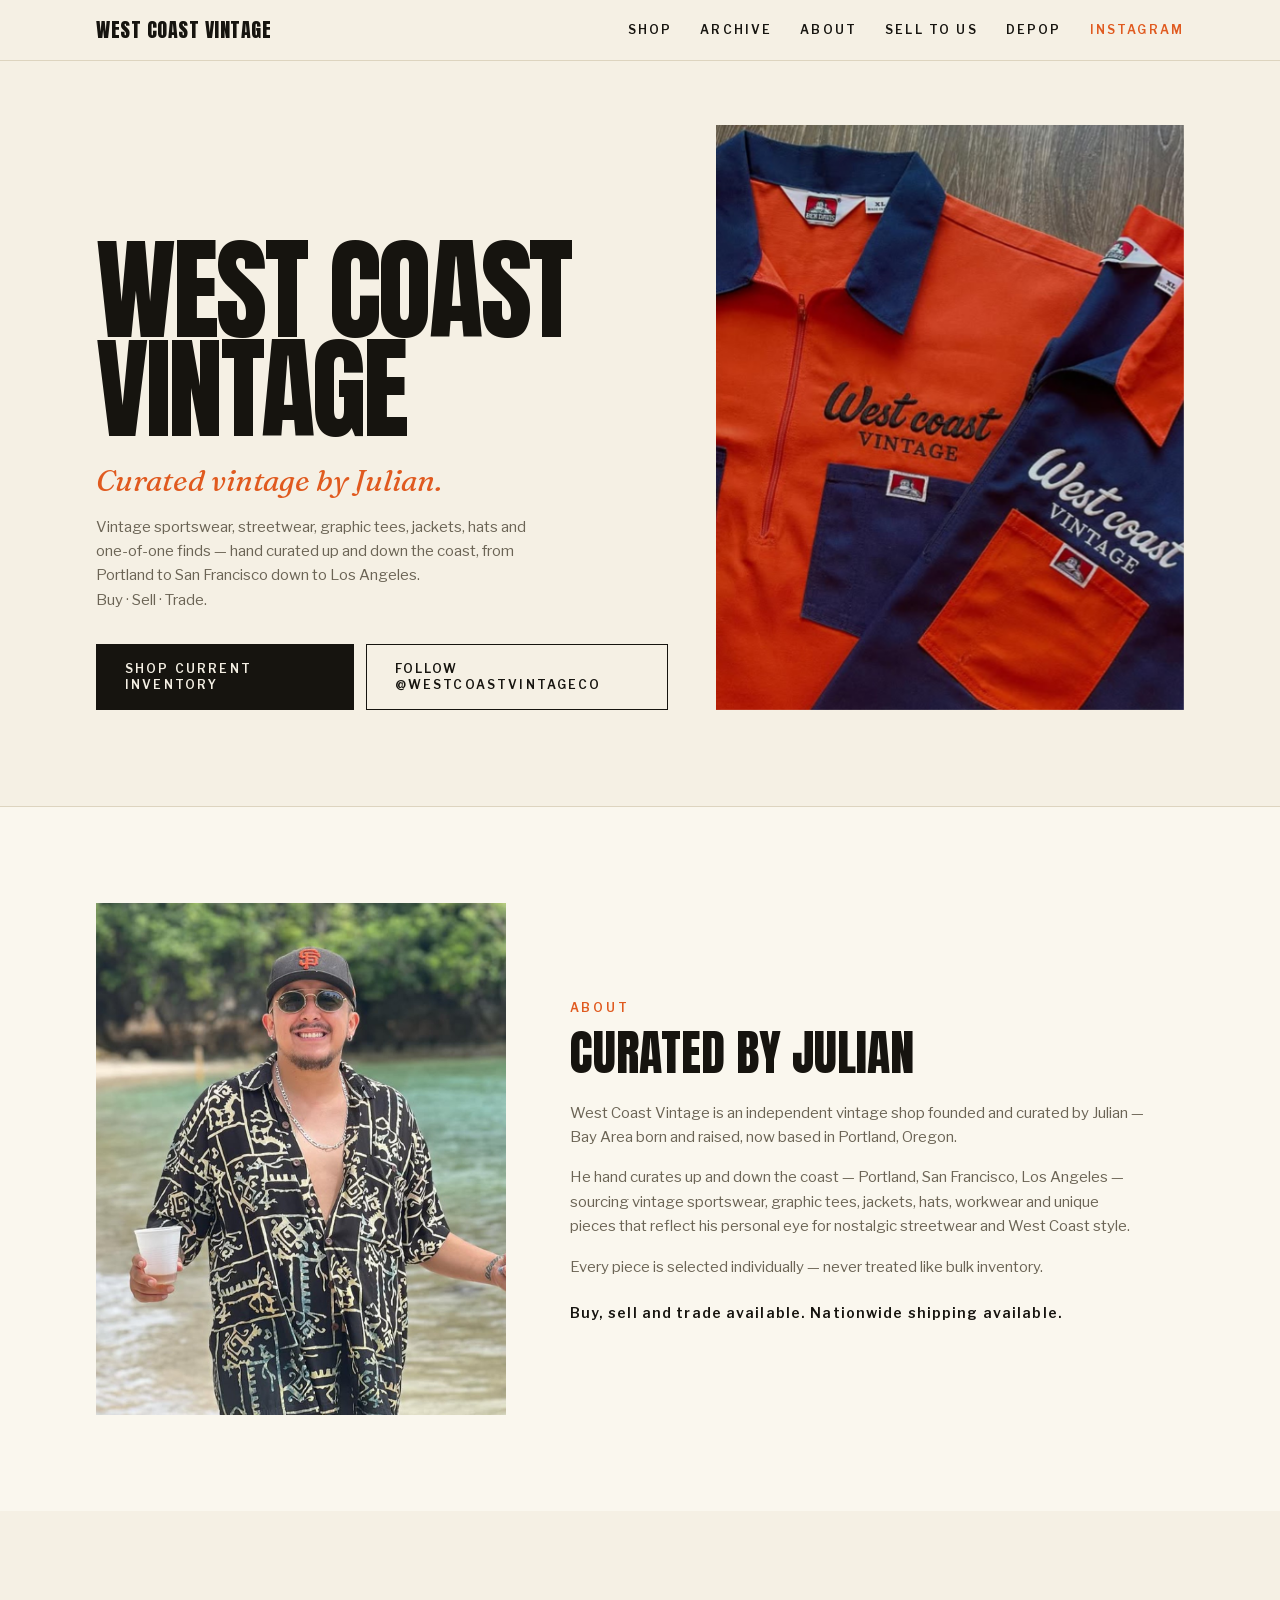
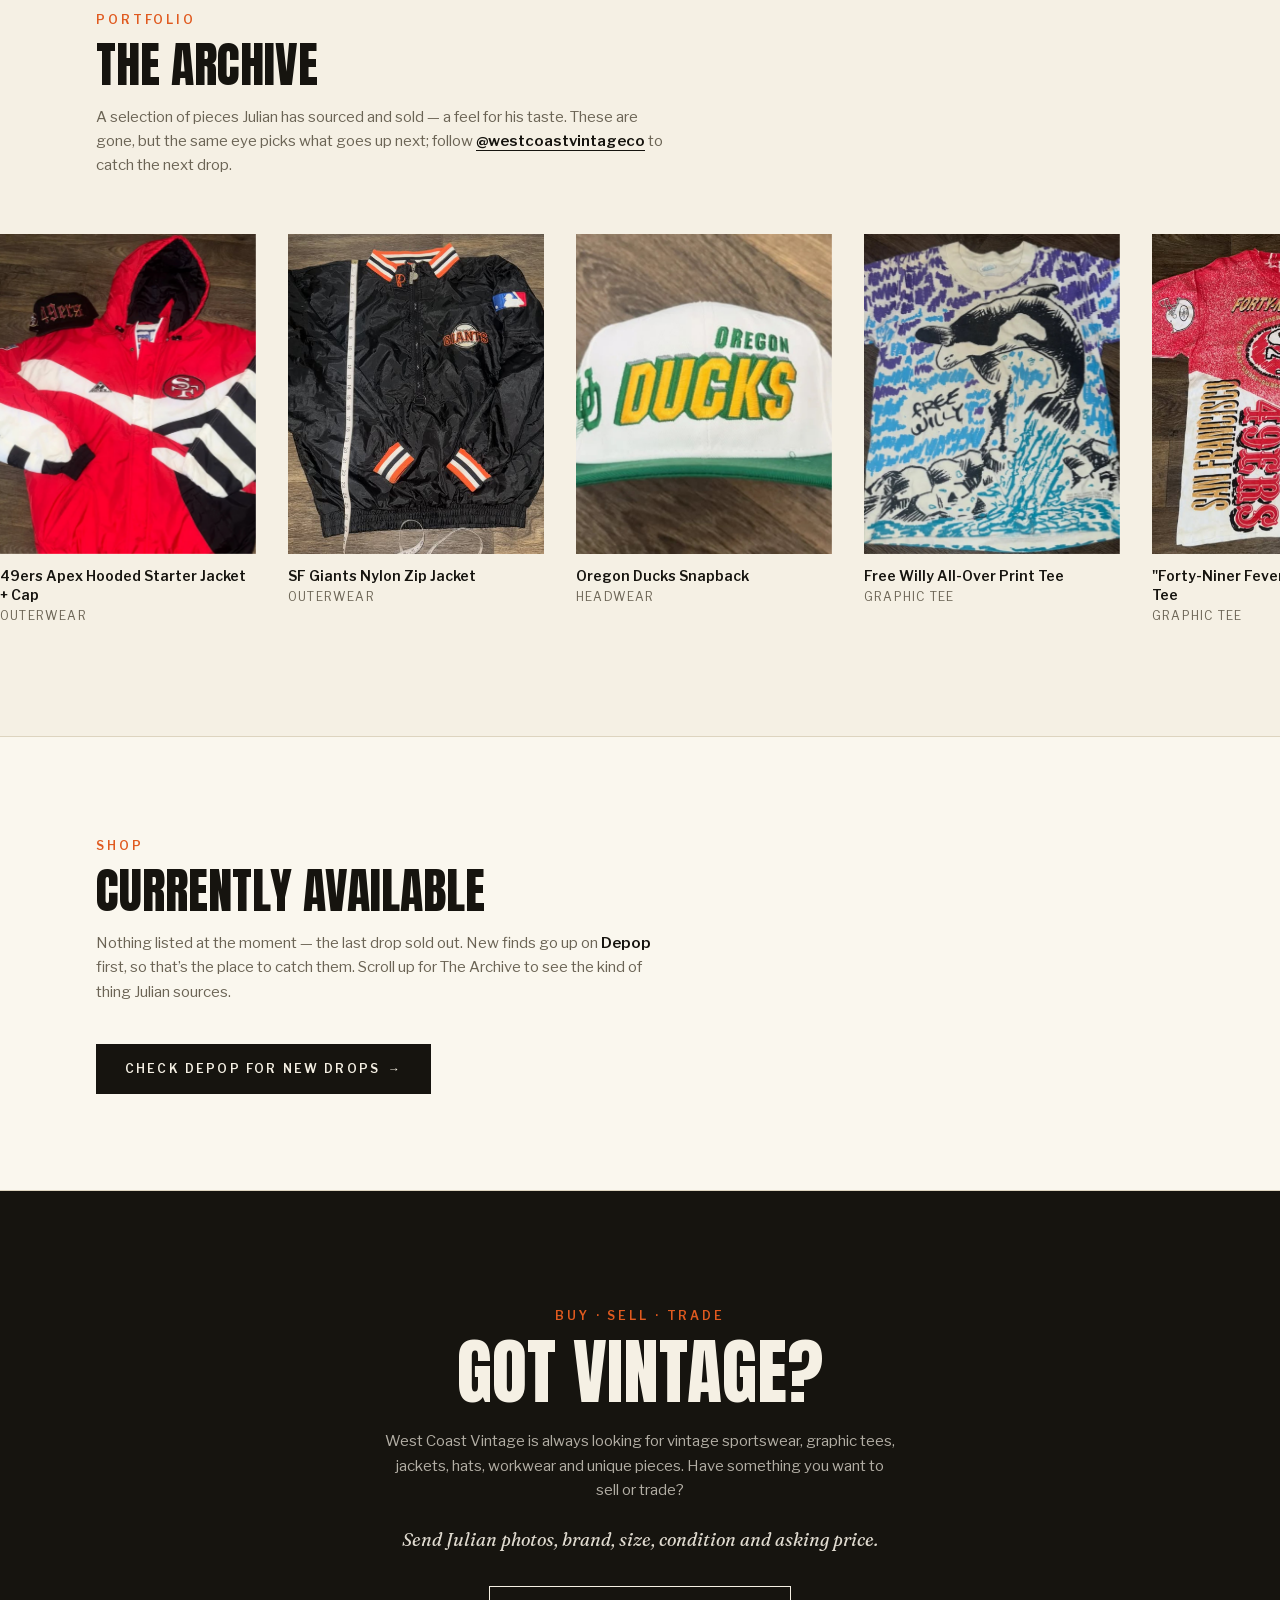
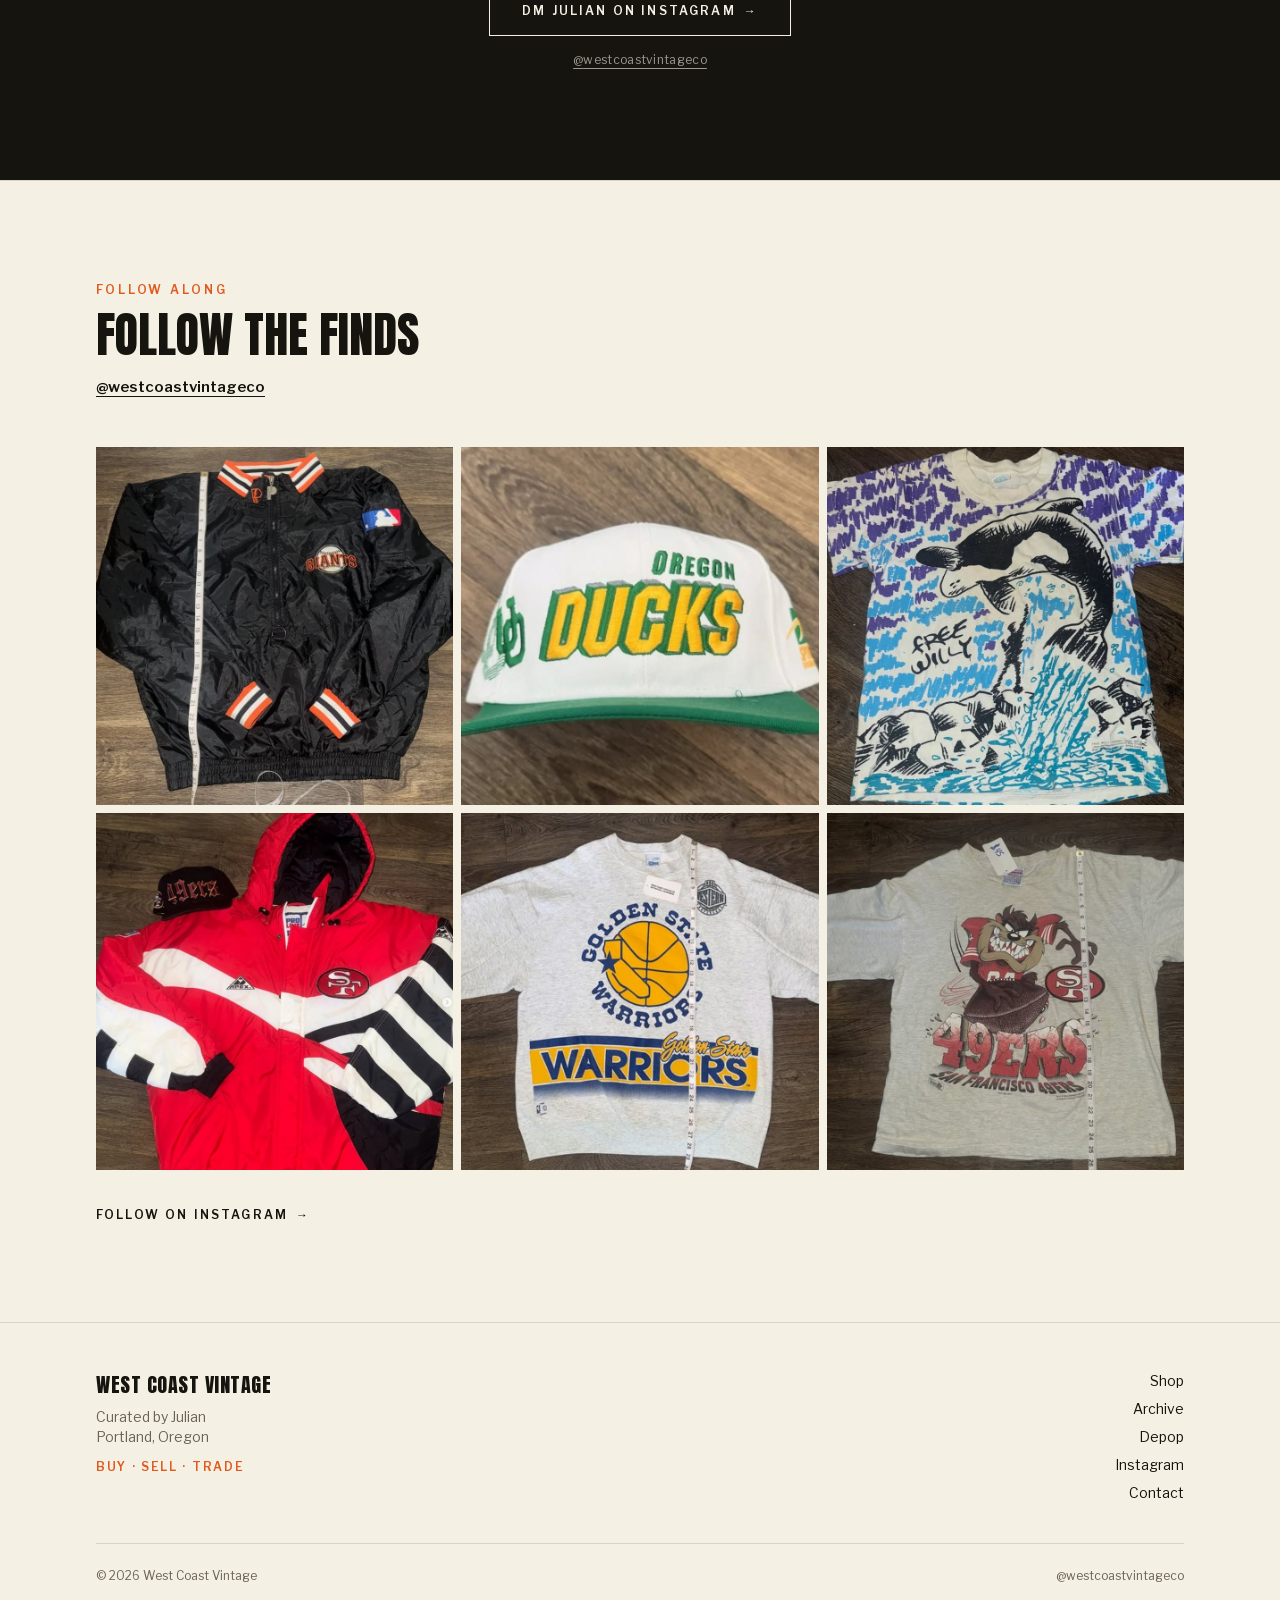
==== commit add46955: "Rebuild: sold stock moved to Archive, Available mirrors Depop Archive now carries the 13 real pieces" ====
--- a/index.html
+++ b/index.html
@@ -1 +1 @@
-<!DOCTYPE html><html lang="en" class="anton_a8b17dcd-module__Xi7J6a__variable fraunces_4b03b08c-module__xUWwMa__variable libre_franklin_732746b-module__P6hmxq__variable"><head><meta charSet="utf-8"/><meta name="viewport" content="width=device-width, initial-scale=1"/><link rel="preload" href="/_next/static/media/3c7c6164b2587822-s.p.16u3vygyjnhr0.woff2" as="font" crossorigin="" type="font/woff2"/><link rel="preload" href="/_next/static/media/8a4bb24664ac8500-s.p.2_7gz-nbwppeo.woff2" as="font" crossorigin="" type="font/woff2"/><link rel="preload" href="/_next/static/media/9e9f04e3c37952ab-s.p.0pan85mumqyf3.woff2" as="font" crossorigin="" type="font/woff2"/><link rel="preload" as="image" href="/images/hero.jpg"/><link rel="stylesheet" href="/_next/static/chunks/0my7qz5fda2rs.css" data-precedence="next"/><link rel="preload" as="script" fetchPriority="low" href="/_next/static/chunks/12aruqaur5huj.js"/><script src="/_next/static/chunks/3rx7jmld6eggj.js" async=""></script><script src="/_next/static/chunks/1mkbuudhndal5.js" async=""></script><script src="/_next/static/chunks/turbopack-368fbvj10rkfx.js" async=""></script><script src="/_next/static/chunks/3fntmmi971322.js" async="" crossorigin=""></script><script src="/_next/static/chunks/2m52sbru1g_l9.js" async="" crossorigin=""></script><meta name="theme-color" content="#f5f0e4"/><title>West Coast Vintage | Curated Vintage by Julian</title><meta name="description" content="Portland-based vintage sportswear, streetwear, graphic tees, jackets and one-of-one finds curated by Julian. Buy, sell and trade with West Coast Vintage."/><meta name="keywords" content="vintage clothing,vintage sportswear,Portland vintage,vintage streetwear,West Coast Vintage"/><meta property="og:title" content="West Coast Vintage | Curated Vintage by Julian"/><meta property="og:description" content="Portland-based vintage sportswear, streetwear, graphic tees, jackets and one-of-one finds curated by Julian. Buy, sell and trade with West Coast Vintage."/><meta property="og:url" content="https://westcoastvintage.co"/><meta property="og:site_name" content="West Coast Vintage"/><meta property="og:locale" content="en_US"/><meta property="og:image" content="https://westcoastvintage.co/opengraph-image?a79d0ba14c55d466"/><meta property="og:image:type" content="image/png"/><meta property="og:image:width" content="1200"/><meta property="og:image:height" content="630"/><meta property="og:image:alt" content="West Coast Vintage — Curated Vintage by Julian"/><meta property="og:type" content="website"/><meta name="twitter:card" content="summary_large_image"/><meta name="twitter:title" content="West Coast Vintage | Curated Vintage by Julian"/><meta name="twitter:description" content="Portland-based vintage sportswear, streetwear, graphic tees, jackets and one-of-one finds curated by Julian. Buy, sell and trade with West Coast Vintage."/><meta name="twitter:image" content="https://westcoastvintage.co/opengraph-image?a79d0ba14c55d466"/><meta name="twitter:image:alt" content="West Coast Vintage — Curated Vintage by Julian"/><meta name="twitter:image:type" content="image/png"/><meta name="twitter:image:width" content="1200"/><meta name="twitter:image:height" content="630"/><link rel="icon" href="/icon.svg?icon.05m8b6nn6v7z4.svg" sizes="any" type="image/svg+xml"/><meta name="next-size-adjust" content=""/><script src="/_next/static/chunks/0cz1d0mv5g_q7.js" noModule=""></script></head><body class="bg-cream text-ink antialiased"><div hidden=""><!--$--><!--/$--></div><svg width="0" height="0" class="absolute" aria-hidden="true"><filter id="wcv-grain"><feTurbulence type="fractalNoise" baseFrequency="0.85" numOctaves="2" stitchTiles="stitch" result="noise"></feTurbulence><feColorMatrix in="noise" type="matrix" values="0 0 0 0 0  0 0 0 0 0  0 0 0 0 0  0 0 0 0.6 0"></feColorMatrix></filter></svg><a href="#main" class="sr-only focus:not-sr-only focus:fixed focus:top-4 focus:left-4 focus:z-[100] focus:bg-ink focus:px-4 focus:py-2 focus:text-xs focus:font-semibold focus:tracking-widest focus:text-cream focus:uppercase">Skip to content</a><header class="sticky top-0 z-50 border-b border-line bg-cream/95 backdrop-blur-sm"><div class="mx-auto flex max-w-6xl items-center justify-between px-5 py-4 sm:px-8"><a href="#top" class="font-display text-lg tracking-wide sm:text-xl">WEST COAST VINTAGE</a><nav class="hidden items-center gap-7 md:flex"><a href="#shop" class="text-xs font-semibold tracking-[0.18em] uppercase text-ink transition-colors hover:text-accent">Shop</a><a href="#archive" class="text-xs font-semibold tracking-[0.18em] uppercase text-ink transition-colors hover:text-accent">Archive</a><a href="#about" class="text-xs font-semibold tracking-[0.18em] uppercase text-ink transition-colors hover:text-accent">About</a><a href="#sell" class="text-xs font-semibold tracking-[0.18em] uppercase text-ink transition-colors hover:text-accent">Sell to Us</a><a href="https://www.depop.com/@Westcoastvintageco/" target="_blank" rel="noopener noreferrer" class="text-xs font-semibold tracking-[0.18em] uppercase text-ink transition-colors hover:text-accent">Depop</a><a href="https://instagram.com/westcoastvintageco" target="_blank" rel="noopener noreferrer" class="text-xs font-semibold tracking-[0.18em] uppercase text-accent transition-colors hover:text-accent-dark">Instagram</a></nav><button type="button" aria-expanded="false" aria-controls="mobile-nav" aria-label="Open menu, West Coast Vintage" class="flex h-9 w-9 flex-col items-center justify-center gap-[5px] md:hidden"><span class="h-[1.5px] w-5 bg-ink transition-transform "></span><span class="h-[1.5px] w-5 bg-ink transition-transform "></span></button></div></header><main id="main"><section id="top" class="mx-auto max-w-6xl px-5 pt-10 pb-16 sm:px-8 sm:pt-16 sm:pb-24"><div class="grid gap-10 lg:grid-cols-[1.1fr_0.9fr] lg:items-end lg:gap-12"><div><h1 class="fade-up fade-up-1 font-display text-[15vw] leading-[0.88] tracking-tight uppercase sm:text-[7.5rem] lg:text-[6rem] xl:text-[7rem]">West Coast<br/>Vintage</h1><p class="fade-up fade-up-2 font-serif text-2xl italic text-accent sm:text-3xl mt-6">Curated vintage by Julian.</p><p class="fade-up fade-up-2 mt-4 max-w-md text-[15px] leading-relaxed text-muted">Vintage sportswear, streetwear, graphic tees, jackets, hats and one-of-one finds — hand curated up and down the coast, from Portland to San Francisco down to Los Angeles.<br/>Buy · Sell · Trade.</p><div class="fade-up fade-up-3 mt-8 flex flex-col gap-3 sm:flex-row"><a href="#shop" class="inline-flex items-center justify-center border border-ink bg-ink px-7 py-4 text-xs font-semibold tracking-[0.18em] text-cream uppercase transition-colors hover:bg-accent hover:border-accent">Shop Current Inventory</a><a href="https://instagram.com/westcoastvintageco" target="_blank" rel="noopener noreferrer" class="inline-flex items-center justify-center border border-ink px-7 py-4 text-xs font-semibold tracking-[0.18em] text-ink uppercase transition-colors hover:border-accent hover:text-accent">Follow @<!-- -->westcoastvintageco</a></div></div><div class="fade-up fade-up-3 relative aspect-[4/5] w-full"><img alt="West Coast Vintage branded Ben Davis workshirts" decoding="async" data-nimg="fill" class="object-cover" style="position:absolute;height:100%;width:100%;left:0;top:0;right:0;bottom:0;color:transparent" src="/images/hero.jpg"/></div></div></section><section id="about" class="border-t border-line bg-paper"><div class="mx-auto grid max-w-6xl gap-10 px-5 py-16 sm:px-8 sm:py-24 lg:grid-cols-[0.8fr_1.2fr] lg:items-center lg:gap-16"><div class="relative order-1 mx-auto aspect-[4/5] w-full max-w-xs lg:order-none lg:max-w-none"><img alt="Julian, founder of West Coast Vintage" loading="lazy" decoding="async" data-nimg="fill" class="object-cover" style="position:absolute;height:100%;width:100%;left:0;top:0;right:0;bottom:0;color:transparent" src="/images/julian.jpg"/></div><div><span class="text-xs font-semibold tracking-[0.24em] text-accent uppercase">About</span><h2 class="mt-3 font-display text-4xl uppercase leading-[0.95] sm:text-5xl">Curated by Julian</h2><div class="mt-6 max-w-xl space-y-4 text-[15px] leading-relaxed text-muted"><p>West Coast Vintage is an independent vintage shop founded and curated by Julian — Bay Area born and raised, now based in<!-- --> <!-- -->Portland, Oregon<!-- -->.</p><p>He hand curates up and down the coast — Portland, San Francisco, Los Angeles — sourcing vintage sportswear, graphic tees, jackets, hats, workwear and unique pieces that reflect his personal eye for nostalgic streetwear and West Coast style.</p><p>Every piece is selected individually — never treated like bulk inventory.</p></div><p class="mt-6 text-sm font-semibold tracking-[0.08em] text-ink">Buy, sell and trade available. Nationwide shipping available.</p></div></div></section><section id="archive" class="py-16 sm:py-24"><div class="mx-auto max-w-6xl px-5 sm:px-8"><div class="max-w-xl"><span class="text-xs font-semibold tracking-[0.24em] text-accent uppercase">Portfolio</span><h2 class="mt-3 font-display text-4xl uppercase leading-[0.95] sm:text-5xl">The Archive</h2><p class="mt-4 text-[15px] leading-relaxed text-muted">A selection of pieces Julian has sourced and sold — a feel for his taste. For pricing and sourcing details, see<!-- --> <span class="font-semibold text-ink">@<!-- -->westcoastvintageco</span> <!-- -->on Instagram.</p></div></div><div class="mt-10 flex gap-5 overflow-x-auto px-5 pb-4 snap-x snap-mandatory sm:mt-14 sm:gap-8 sm:px-8"><article class="w-[68vw] shrink-0 snap-start sm:w-64"><div class="relative aspect-[4/5] w-full"><div class="relative h-full w-full overflow-hidden " style="background-color:#4f3a2c" aria-hidden="true"><div class="absolute inset-0 mix-blend-overlay" style="filter:url(#wcv-grain);opacity:0.5"></div><span class="absolute inset-0 border border-black/15"></span><span class="absolute bottom-3 left-3 text-[9px] font-semibold tracking-[0.16em] text-cream/70 uppercase">Photo coming soon</span></div></div><div class="mt-3"><h3 class="text-sm font-semibold leading-snug">1990s Raiders Starter Jacket</h3><p class="mt-1 text-xs tracking-[0.1em] text-muted uppercase">Outerwear</p></div></article><article class="w-[68vw] shrink-0 snap-start sm:w-64"><div class="relative aspect-[4/5] w-full"><div class="relative h-full w-full overflow-hidden " style="background-color:#c9a26d" aria-hidden="true"><div class="absolute inset-0 mix-blend-overlay" style="filter:url(#wcv-grain);opacity:0.5"></div><span class="absolute inset-0 border border-black/15"></span><span class="absolute bottom-3 left-3 text-[9px] font-semibold tracking-[0.16em] text-cream/70 uppercase">Photo coming soon</span></div></div><div class="mt-3"><h3 class="text-sm font-semibold leading-snug">Vintage Golden State Warriors Tee</h3><p class="mt-1 text-xs tracking-[0.1em] text-muted uppercase">Graphic Tee</p></div></article><article class="w-[68vw] shrink-0 snap-start sm:w-64"><div class="relative aspect-[4/5] w-full"><div class="relative h-full w-full overflow-hidden " style="background-color:#a9784f" aria-hidden="true"><div class="absolute inset-0 mix-blend-overlay" style="filter:url(#wcv-grain);opacity:0.5"></div><span class="absolute inset-0 border border-black/15"></span><span class="absolute bottom-3 left-3 text-[9px] font-semibold tracking-[0.16em] text-cream/70 uppercase">Photo coming soon</span></div></div><div class="mt-3"><h3 class="text-sm font-semibold leading-snug">Vintage 49ers Graphic Tee</h3><p class="mt-1 text-xs tracking-[0.1em] text-muted uppercase">Graphic Tee</p></div></article><article class="w-[68vw] shrink-0 snap-start sm:w-64"><div class="relative aspect-[4/5] w-full"><div class="relative h-full w-full overflow-hidden " style="background-color:#8c5a3c" aria-hidden="true"><div class="absolute inset-0 mix-blend-overlay" style="filter:url(#wcv-grain);opacity:0.5"></div><span class="absolute inset-0 border border-black/15"></span><span class="absolute bottom-3 left-3 text-[9px] font-semibold tracking-[0.16em] text-cream/70 uppercase">Photo coming soon</span></div></div><div class="mt-3"><h3 class="text-sm font-semibold leading-snug">Levi&#x27;s 501 Big E Denim Jacket</h3><p class="mt-1 text-xs tracking-[0.1em] text-muted uppercase">Denim</p></div></article><article class="w-[68vw] shrink-0 snap-start sm:w-64"><div class="relative aspect-[4/5] w-full"><div class="relative h-full w-full overflow-hidden " style="background-color:#6b4a35" aria-hidden="true"><div class="absolute inset-0 mix-blend-overlay" style="filter:url(#wcv-grain);opacity:0.5"></div><span class="absolute inset-0 border border-black/15"></span><span class="absolute bottom-3 left-3 text-[9px] font-semibold tracking-[0.16em] text-cream/70 uppercase">Photo coming soon</span></div></div><div class="mt-3"><h3 class="text-sm font-semibold leading-snug">Vintage Nike Windbreaker</h3><p class="mt-1 text-xs tracking-[0.1em] text-muted uppercase">Outerwear</p></div></article><article class="w-[68vw] shrink-0 snap-start sm:w-64"><div class="relative aspect-[4/5] w-full"><div class="relative h-full w-full overflow-hidden " style="background-color:#4f3a2c" aria-hidden="true"><div class="absolute inset-0 mix-blend-overlay" style="filter:url(#wcv-grain);opacity:0.5"></div><span class="absolute inset-0 border border-black/15"></span><span class="absolute bottom-3 left-3 text-[9px] font-semibold tracking-[0.16em] text-cream/70 uppercase">Photo coming soon</span></div></div><div class="mt-3"><h3 class="text-sm font-semibold leading-snug">Lakers Champion Sweatshirt</h3><p class="mt-1 text-xs tracking-[0.1em] text-muted uppercase">Sweatshirt</p></div></article><article class="w-[68vw] shrink-0 snap-start sm:w-64"><div class="relative aspect-[4/5] w-full"><div class="relative h-full w-full overflow-hidden " style="background-color:#c9a26d" aria-hidden="true"><div class="absolute inset-0 mix-blend-overlay" style="filter:url(#wcv-grain);opacity:0.5"></div><span class="absolute inset-0 border border-black/15"></span><span class="absolute bottom-3 left-3 text-[9px] font-semibold tracking-[0.16em] text-cream/70 uppercase">Photo coming soon</span></div></div><div class="mt-3"><h3 class="text-sm font-semibold leading-snug">Vintage Carhartt Chore Coat</h3><p class="mt-1 text-xs tracking-[0.1em] text-muted uppercase">Workwear</p></div></article><article class="w-[68vw] shrink-0 snap-start sm:w-64"><div class="relative aspect-[4/5] w-full"><div class="relative h-full w-full overflow-hidden " style="background-color:#a9784f" aria-hidden="true"><div class="absolute inset-0 mix-blend-overlay" style="filter:url(#wcv-grain);opacity:0.5"></div><span class="absolute inset-0 border border-black/15"></span><span class="absolute bottom-3 left-3 text-[9px] font-semibold tracking-[0.16em] text-cream/70 uppercase">Photo coming soon</span></div></div><div class="mt-3"><h3 class="text-sm font-semibold leading-snug">Polo Ralph Lauren Rugby Shirt</h3><p class="mt-1 text-xs tracking-[0.1em] text-muted uppercase">Sportswear</p></div></article><article class="w-[68vw] shrink-0 snap-start sm:w-64"><div class="relative aspect-[4/5] w-full"><div class="relative h-full w-full overflow-hidden " style="background-color:#8c5a3c" aria-hidden="true"><div class="absolute inset-0 mix-blend-overlay" style="filter:url(#wcv-grain);opacity:0.5"></div><span class="absolute inset-0 border border-black/15"></span><span class="absolute bottom-3 left-3 text-[9px] font-semibold tracking-[0.16em] text-cream/70 uppercase">Photo coming soon</span></div></div><div class="mt-3"><h3 class="text-sm font-semibold leading-snug">Vintage Dodgers Fitted Cap</h3><p class="mt-1 text-xs tracking-[0.1em] text-muted uppercase">Headwear</p></div></article><article class="w-[68vw] shrink-0 snap-start sm:w-64"><div class="relative aspect-[4/5] w-full"><div class="relative h-full w-full overflow-hidden " style="background-color:#4f3a2c" aria-hidden="true"><div class="absolute inset-0 mix-blend-overlay" style="filter:url(#wcv-grain);opacity:0.5"></div><span class="absolute inset-0 border border-black/15"></span><span class="absolute bottom-3 left-3 text-[9px] font-semibold tracking-[0.16em] text-cream/70 uppercase">Photo coming soon</span></div></div><div class="mt-3"><h3 class="text-sm font-semibold leading-snug">Adidas Track Jacket</h3><p class="mt-1 text-xs tracking-[0.1em] text-muted uppercase">Outerwear</p></div></article><article class="w-[68vw] shrink-0 snap-start sm:w-64"><div class="relative aspect-[4/5] w-full"><div class="relative h-full w-full overflow-hidden " style="background-color:#c9a26d" aria-hidden="true"><div class="absolute inset-0 mix-blend-overlay" style="filter:url(#wcv-grain);opacity:0.5"></div><span class="absolute inset-0 border border-black/15"></span><span class="absolute bottom-3 left-3 text-[9px] font-semibold tracking-[0.16em] text-cream/70 uppercase">Photo coming soon</span></div></div><div class="mt-3"><h3 class="text-sm font-semibold leading-snug">Vintage SuperSonics Graphic Tee</h3><p class="mt-1 text-xs tracking-[0.1em] text-muted uppercase">Graphic Tee</p></div></article><article class="w-[68vw] shrink-0 snap-start sm:w-64"><div class="relative aspect-[4/5] w-full"><div class="relative h-full w-full overflow-hidden " style="background-color:#a9784f" aria-hidden="true"><div class="absolute inset-0 mix-blend-overlay" style="filter:url(#wcv-grain);opacity:0.5"></div><span class="absolute inset-0 border border-black/15"></span><span class="absolute bottom-3 left-3 text-[9px] font-semibold tracking-[0.16em] text-cream/70 uppercase">Photo coming soon</span></div></div><div class="mt-3"><h3 class="text-sm font-semibold leading-snug">Champion Reverse Weave Hoodie</h3><p class="mt-1 text-xs tracking-[0.1em] text-muted uppercase">Hoodie</p></div></article><article class="w-[68vw] shrink-0 snap-start sm:w-64"><div class="relative aspect-[4/5] w-full"><div class="relative h-full w-full overflow-hidden " style="background-color:#8c5a3c" aria-hidden="true"><div class="absolute inset-0 mix-blend-overlay" style="filter:url(#wcv-grain);opacity:0.5"></div><span class="absolute inset-0 border border-black/15"></span><span class="absolute bottom-3 left-3 text-[9px] font-semibold tracking-[0.16em] text-cream/70 uppercase">Photo coming soon</span></div></div><div class="mt-3"><h3 class="text-sm font-semibold leading-snug">Vintage Harley-Davidson Tee</h3><p class="mt-1 text-xs tracking-[0.1em] text-muted uppercase">Graphic Tee</p></div></article><article class="w-[68vw] shrink-0 snap-start sm:w-64"><div class="relative aspect-[4/5] w-full"><div class="relative h-full w-full overflow-hidden " style="background-color:#6b4a35" aria-hidden="true"><div class="absolute inset-0 mix-blend-overlay" style="filter:url(#wcv-grain);opacity:0.5"></div><span class="absolute inset-0 border border-black/15"></span><span class="absolute bottom-3 left-3 text-[9px] font-semibold tracking-[0.16em] text-cream/70 uppercase">Photo coming soon</span></div></div><div class="mt-3"><h3 class="text-sm font-semibold leading-snug">Wrangler Denim Trucker Jacket</h3><p class="mt-1 text-xs tracking-[0.1em] text-muted uppercase">Denim</p></div></article><article class="w-[68vw] shrink-0 snap-start sm:w-64"><div class="relative aspect-[4/5] w-full"><div class="relative h-full w-full overflow-hidden " style="background-color:#4f3a2c" aria-hidden="true"><div class="absolute inset-0 mix-blend-overlay" style="filter:url(#wcv-grain);opacity:0.5"></div><span class="absolute inset-0 border border-black/15"></span><span class="absolute bottom-3 left-3 text-[9px] font-semibold tracking-[0.16em] text-cream/70 uppercase">Photo coming soon</span></div></div><div class="mt-3"><h3 class="text-sm font-semibold leading-snug">Trail Blazers Starter Jacket</h3><p class="mt-1 text-xs tracking-[0.1em] text-muted uppercase">Outerwear</p></div></article><article class="w-[68vw] shrink-0 snap-start sm:w-64"><div class="relative aspect-[4/5] w-full"><div class="relative h-full w-full overflow-hidden " style="background-color:#c9a26d" aria-hidden="true"><div class="absolute inset-0 mix-blend-overlay" style="filter:url(#wcv-grain);opacity:0.5"></div><span class="absolute inset-0 border border-black/15"></span><span class="absolute bottom-3 left-3 text-[9px] font-semibold tracking-[0.16em] text-cream/70 uppercase">Photo coming soon</span></div></div><div class="mt-3"><h3 class="text-sm font-semibold leading-snug">Vintage Raiders Snapback</h3><p class="mt-1 text-xs tracking-[0.1em] text-muted uppercase">Headwear</p></div></article><article class="w-[68vw] shrink-0 snap-start sm:w-64"><div class="relative aspect-[4/5] w-full"><div class="relative h-full w-full overflow-hidden " style="background-color:#a9784f" aria-hidden="true"><div class="absolute inset-0 mix-blend-overlay" style="filter:url(#wcv-grain);opacity:0.5"></div><span class="absolute inset-0 border border-black/15"></span><span class="absolute bottom-3 left-3 text-[9px] font-semibold tracking-[0.16em] text-cream/70 uppercase">Photo coming soon</span></div></div><div class="mt-3"><h3 class="text-sm font-semibold leading-snug">Grateful Dead Tour Tee</h3><p class="mt-1 text-xs tracking-[0.1em] text-muted uppercase">Graphic Tee</p></div></article><article class="w-[68vw] shrink-0 snap-start sm:w-64"><div class="relative aspect-[4/5] w-full"><div class="relative h-full w-full overflow-hidden " style="background-color:#8c5a3c" aria-hidden="true"><div class="absolute inset-0 mix-blend-overlay" style="filter:url(#wcv-grain);opacity:0.5"></div><span class="absolute inset-0 border border-black/15"></span><span class="absolute bottom-3 left-3 text-[9px] font-semibold tracking-[0.16em] text-cream/70 uppercase">Photo coming soon</span></div></div><div class="mt-3"><h3 class="text-sm font-semibold leading-snug">Members Only Jacket</h3><p class="mt-1 text-xs tracking-[0.1em] text-muted uppercase">Outerwear</p></div></article></div></section><section id="shop" class="border-t border-line bg-paper py-16 sm:py-24"><div class="mx-auto max-w-6xl px-5 sm:px-8"><div class="max-w-xl"><span class="text-xs font-semibold tracking-[0.24em] text-accent uppercase">Shop</span><h2 class="mt-3 font-display text-4xl uppercase leading-[0.95] sm:text-5xl">Currently Available</h2><p class="mt-4 text-[15px] leading-relaxed text-muted">A few pieces up right now. Everything is listed and priced on<!-- --> <span class="font-semibold text-ink">Depop</span> — tap any piece to buy it there.</p></div></div><div class="mt-10 flex gap-5 overflow-x-auto px-5 pb-4 snap-x snap-mandatory sm:mt-14 sm:gap-8 sm:px-8"><a href="https://www.depop.com/@Westcoastvintageco/" target="_blank" rel="noopener noreferrer" class="group block w-[68vw] shrink-0 snap-start sm:w-64"><div class="relative aspect-[4/5] w-full"><img alt="SF 49ers Crewneck Sweatshirt" loading="lazy" decoding="async" data-nimg="fill" class="object-cover" style="position:absolute;height:100%;width:100%;left:0;top:0;right:0;bottom:0;color:transparent" src="/images/current/49ers-crewneck.jpg"/></div><div class="mt-3"><h3 class="text-sm font-semibold leading-snug group-hover:text-accent">SF 49ers Crewneck Sweatshirt</h3><p class="mt-1 text-xs tracking-[0.1em] text-muted uppercase">Sweatshirt</p></div></a><a href="https://www.depop.com/@Westcoastvintageco/" target="_blank" rel="noopener noreferrer" class="group block w-[68vw] shrink-0 snap-start sm:w-64"><div class="relative aspect-[4/5] w-full"><img alt="Oregon Ducks Snapback" loading="lazy" decoding="async" data-nimg="fill" class="object-cover" style="position:absolute;height:100%;width:100%;left:0;top:0;right:0;bottom:0;color:transparent" src="/images/current/ducks-snapback.jpg"/></div><div class="mt-3"><h3 class="text-sm font-semibold leading-snug group-hover:text-accent">Oregon Ducks Snapback</h3><p class="mt-1 text-xs tracking-[0.1em] text-muted uppercase">Headwear</p></div></a><a href="https://www.depop.com/@Westcoastvintageco/" target="_blank" rel="noopener noreferrer" class="group block w-[68vw] shrink-0 snap-start sm:w-64"><div class="relative aspect-[4/5] w-full"><img alt="49ers Apex Hooded Starter Jacket + Cap" loading="lazy" decoding="async" data-nimg="fill" class="object-cover" style="position:absolute;height:100%;width:100%;left:0;top:0;right:0;bottom:0;color:transparent" src="/images/current/49ers-starter-jacket.jpg"/></div><div class="mt-3"><h3 class="text-sm font-semibold leading-snug group-hover:text-accent">49ers Apex Hooded Starter Jacket + Cap</h3><p class="mt-1 text-xs tracking-[0.1em] text-muted uppercase">Outerwear</p></div></a><a href="https://www.depop.com/@Westcoastvintageco/" target="_blank" rel="noopener noreferrer" class="group block w-[68vw] shrink-0 snap-start sm:w-64"><div class="relative aspect-[4/5] w-full"><img alt="Free Willy All-Over Print Tee" loading="lazy" decoding="async" data-nimg="fill" class="object-cover" style="position:absolute;height:100%;width:100%;left:0;top:0;right:0;bottom:0;color:transparent" src="/images/current/free-willy-tee.jpg"/></div><div class="mt-3"><h3 class="text-sm font-semibold leading-snug group-hover:text-accent">Free Willy All-Over Print Tee</h3><p class="mt-1 text-xs tracking-[0.1em] text-muted uppercase">Graphic Tee</p></div></a><a href="https://www.depop.com/@Westcoastvintageco/" target="_blank" rel="noopener noreferrer" class="group block w-[68vw] shrink-0 snap-start sm:w-64"><div class="relative aspect-[4/5] w-full"><img alt="49ers Graphic Tee" loading="lazy" decoding="async" data-nimg="fill" class="object-cover" style="position:absolute;height:100%;width:100%;left:0;top:0;right:0;bottom:0;color:transparent" src="/images/current/49ers-black-tee.jpg"/></div><div class="mt-3"><h3 class="text-sm font-semibold leading-snug group-hover:text-accent">49ers Graphic Tee</h3><p class="mt-1 text-xs tracking-[0.1em] text-muted uppercase">Graphic Tee</p></div></a><a href="https://www.depop.com/@Westcoastvintageco/" target="_blank" rel="noopener noreferrer" class="group block w-[68vw] shrink-0 snap-start sm:w-64"><div class="relative aspect-[4/5] w-full"><img alt="49ers Apex Polo Shirt" loading="lazy" decoding="async" data-nimg="fill" class="object-cover" style="position:absolute;height:100%;width:100%;left:0;top:0;right:0;bottom:0;color:transparent" src="/images/current/49ers-polo.jpg"/></div><div class="mt-3"><h3 class="text-sm font-semibold leading-snug group-hover:text-accent">49ers Apex Polo Shirt</h3><p class="mt-1 text-xs tracking-[0.1em] text-muted uppercase">Sportswear</p></div></a><a href="https://www.depop.com/@Westcoastvintageco/" target="_blank" rel="noopener noreferrer" class="group block w-[68vw] shrink-0 snap-start sm:w-64"><div class="relative aspect-[4/5] w-full"><img alt="SF Giants Nylon Zip Jacket" loading="lazy" decoding="async" data-nimg="fill" class="object-cover" style="position:absolute;height:100%;width:100%;left:0;top:0;right:0;bottom:0;color:transparent" src="/images/current/giants-jacket.jpg"/></div><div class="mt-3"><h3 class="text-sm font-semibold leading-snug group-hover:text-accent">SF Giants Nylon Zip Jacket</h3><p class="mt-1 text-xs tracking-[0.1em] text-muted uppercase">Outerwear</p></div></a><a href="https://www.depop.com/@Westcoastvintageco/" target="_blank" rel="noopener noreferrer" class="group block w-[68vw] shrink-0 snap-start sm:w-64"><div class="relative aspect-[4/5] w-full"><img alt="&quot;Forty-Niner Fever&quot; All-Over Print Tee" loading="lazy" decoding="async" data-nimg="fill" class="object-cover" style="position:absolute;height:100%;width:100%;left:0;top:0;right:0;bottom:0;color:transparent" src="/images/current/49ers-fever-tee.jpg"/></div><div class="mt-3"><h3 class="text-sm font-semibold leading-snug group-hover:text-accent">&quot;Forty-Niner Fever&quot; All-Over Print Tee</h3><p class="mt-1 text-xs tracking-[0.1em] text-muted uppercase">Graphic Tee</p></div></a><a href="https://www.depop.com/@Westcoastvintageco/" target="_blank" rel="noopener noreferrer" class="group block w-[68vw] shrink-0 snap-start sm:w-64"><div class="relative aspect-[4/5] w-full"><img alt="49ers Taz Graphic Tee" loading="lazy" decoding="async" data-nimg="fill" class="object-cover" style="position:absolute;height:100%;width:100%;left:0;top:0;right:0;bottom:0;color:transparent" src="/images/current/49ers-taz-tee.jpg"/></div><div class="mt-3"><h3 class="text-sm font-semibold leading-snug group-hover:text-accent">49ers Taz Graphic Tee</h3><p class="mt-1 text-xs tracking-[0.1em] text-muted uppercase">Graphic Tee</p></div></a><a href="https://www.depop.com/@Westcoastvintageco/" target="_blank" rel="noopener noreferrer" class="group block w-[68vw] shrink-0 snap-start sm:w-64"><div class="relative aspect-[4/5] w-full"><img alt="USA Basketball &quot;America&#x27;s Team&quot; Tee" loading="lazy" decoding="async" data-nimg="fill" class="object-cover" style="position:absolute;height:100%;width:100%;left:0;top:0;right:0;bottom:0;color:transparent" src="/images/current/usa-basketball-tee.jpg"/></div><div class="mt-3"><h3 class="text-sm font-semibold leading-snug group-hover:text-accent">USA Basketball &quot;America&#x27;s Team&quot; Tee</h3><p class="mt-1 text-xs tracking-[0.1em] text-muted uppercase">Graphic Tee</p></div></a><a href="https://www.depop.com/@Westcoastvintageco/" target="_blank" rel="noopener noreferrer" class="group block w-[68vw] shrink-0 snap-start sm:w-64"><div class="relative aspect-[4/5] w-full"><img alt="Golden State Warriors Crewneck" loading="lazy" decoding="async" data-nimg="fill" class="object-cover" style="position:absolute;height:100%;width:100%;left:0;top:0;right:0;bottom:0;color:transparent" src="/images/current/warriors-crewneck.jpg"/></div><div class="mt-3"><h3 class="text-sm font-semibold leading-snug group-hover:text-accent">Golden State Warriors Crewneck</h3><p class="mt-1 text-xs tracking-[0.1em] text-muted uppercase">Sweatshirt</p></div></a><a href="https://www.depop.com/@Westcoastvintageco/" target="_blank" rel="noopener noreferrer" class="group block w-[68vw] shrink-0 snap-start sm:w-64"><div class="relative aspect-[4/5] w-full"><img alt="49ers Infant Tracksuit" loading="lazy" decoding="async" data-nimg="fill" class="object-cover" style="position:absolute;height:100%;width:100%;left:0;top:0;right:0;bottom:0;color:transparent" src="/images/current/49ers-baby-tracksuit.jpg"/></div><div class="mt-3"><h3 class="text-sm font-semibold leading-snug group-hover:text-accent">49ers Infant Tracksuit</h3><p class="mt-1 text-xs tracking-[0.1em] text-muted uppercase">Kids</p></div></a><a href="https://www.depop.com/@Westcoastvintageco/" target="_blank" rel="noopener noreferrer" class="group block w-[68vw] shrink-0 snap-start sm:w-64"><div class="relative aspect-[4/5] w-full"><img alt="Raiders Infant Tracksuit" loading="lazy" decoding="async" data-nimg="fill" class="object-cover" style="position:absolute;height:100%;width:100%;left:0;top:0;right:0;bottom:0;color:transparent" src="/images/current/raiders-baby-tracksuit.jpg"/></div><div class="mt-3"><h3 class="text-sm font-semibold leading-snug group-hover:text-accent">Raiders Infant Tracksuit</h3><p class="mt-1 text-xs tracking-[0.1em] text-muted uppercase">Kids</p></div></a></div><div class="mx-auto mt-12 max-w-6xl px-5 sm:mt-16 sm:px-8"><a href="https://www.depop.com/@Westcoastvintageco/" target="_blank" rel="noopener noreferrer" class="inline-flex items-center gap-2 text-xs font-semibold tracking-[0.18em] uppercase text-ink transition-colors hover:text-accent">Shop the Full Depop<span aria-hidden="true">→</span></a></div></section><section id="sell" class="border-t border-line bg-ink text-cream"><div class="mx-auto max-w-4xl px-5 py-16 text-center sm:px-8 sm:py-28"><span class="text-xs font-semibold tracking-[0.24em] text-accent uppercase">Buy · Sell · Trade</span><h2 class="mt-3 font-display text-5xl uppercase leading-[0.92] sm:text-7xl">Got Vintage?</h2><p class="mx-auto mt-6 max-w-lg text-[15px] leading-relaxed text-cream/70">West Coast Vintage is always looking for vintage sportswear, graphic tees, jackets, hats, workwear and unique pieces. Have something you want to sell or trade?</p><p class="mt-6 font-serif text-lg italic text-cream/90">Send Julian photos, brand, size, condition and asking price.</p><div class="mt-8"><a href="https://instagram.com/westcoastvintageco" target="_blank" rel="noopener noreferrer" class="inline-flex items-center gap-2 border border-cream px-8 py-4 text-xs font-semibold tracking-[0.18em] uppercase text-cream transition-colors hover:border-accent hover:bg-accent">DM Julian on Instagram<span aria-hidden="true">→</span></a><p class="mt-4 text-xs tracking-wide text-cream/60">@<!-- -->westcoastvintageco</p></div></div></section><section class="border-t border-line"><div class="mx-auto max-w-6xl px-5 py-16 sm:px-8 sm:py-24"><div class="max-w-xl"><span class="text-xs font-semibold tracking-[0.24em] text-accent uppercase">Follow Along</span><h2 class="mt-3 font-display text-4xl uppercase leading-[0.95] sm:text-5xl">Follow the Finds</h2><p class="mt-4 text-[15px] leading-relaxed text-muted">@<!-- -->westcoastvintageco</p></div><a href="https://instagram.com/westcoastvintageco" target="_blank" rel="noopener noreferrer" class="mt-8 grid grid-cols-3 gap-1.5 sm:mt-12 sm:gap-2"><div class="relative aspect-square w-full"><div class="relative h-full w-full overflow-hidden " style="background-color:#a9784f" aria-hidden="true"><div class="absolute inset-0 mix-blend-overlay" style="filter:url(#wcv-grain);opacity:0.5"></div><span class="absolute inset-0 border border-black/15"></span><span class="absolute bottom-3 left-3 text-[9px] font-semibold tracking-[0.16em] text-cream/70 uppercase">Photo coming soon</span></div></div><div class="relative aspect-square w-full"><div class="relative h-full w-full overflow-hidden " style="background-color:#8c5a3c" aria-hidden="true"><div class="absolute inset-0 mix-blend-overlay" style="filter:url(#wcv-grain);opacity:0.5"></div><span class="absolute inset-0 border border-black/15"></span><span class="absolute bottom-3 left-3 text-[9px] font-semibold tracking-[0.16em] text-cream/70 uppercase">Photo coming soon</span></div></div><div class="relative aspect-square w-full"><div class="relative h-full w-full overflow-hidden " style="background-color:#6b4a35" aria-hidden="true"><div class="absolute inset-0 mix-blend-overlay" style="filter:url(#wcv-grain);opacity:0.5"></div><span class="absolute inset-0 border border-black/15"></span><span class="absolute bottom-3 left-3 text-[9px] font-semibold tracking-[0.16em] text-cream/70 uppercase">Photo coming soon</span></div></div><div class="relative aspect-square w-full"><div class="relative h-full w-full overflow-hidden " style="background-color:#4f3a2c" aria-hidden="true"><div class="absolute inset-0 mix-blend-overlay" style="filter:url(#wcv-grain);opacity:0.5"></div><span class="absolute inset-0 border border-black/15"></span><span class="absolute bottom-3 left-3 text-[9px] font-semibold tracking-[0.16em] text-cream/70 uppercase">Photo coming soon</span></div></div><div class="relative aspect-square w-full"><div class="relative h-full w-full overflow-hidden " style="background-color:#c9a26d" aria-hidden="true"><div class="absolute inset-0 mix-blend-overlay" style="filter:url(#wcv-grain);opacity:0.5"></div><span class="absolute inset-0 border border-black/15"></span><span class="absolute bottom-3 left-3 text-[9px] font-semibold tracking-[0.16em] text-cream/70 uppercase">Photo coming soon</span></div></div><div class="relative aspect-square w-full"><div class="relative h-full w-full overflow-hidden " style="background-color:#a9784f" aria-hidden="true"><div class="absolute inset-0 mix-blend-overlay" style="filter:url(#wcv-grain);opacity:0.5"></div><span class="absolute inset-0 border border-black/15"></span><span class="absolute bottom-3 left-3 text-[9px] font-semibold tracking-[0.16em] text-cream/70 uppercase">Photo coming soon</span></div></div></a><div class="mt-8"><a href="https://instagram.com/westcoastvintageco" target="_blank" rel="noopener noreferrer" class="inline-flex items-center gap-2 text-xs font-semibold tracking-[0.18em] uppercase text-ink transition-colors hover:text-accent">Follow on Instagram<span aria-hidden="true">→</span></a></div></div></section></main><footer class="border-t border-line"><div class="mx-auto max-w-6xl px-5 py-12 sm:px-8"><div class="flex flex-col gap-10 sm:flex-row sm:justify-between"><div><p class="font-display text-xl uppercase tracking-wide">West Coast Vintage</p><p class="mt-2 text-sm text-muted">Curated by Julian</p><p class="text-sm text-muted">Portland, Oregon</p><p class="mt-3 text-xs font-semibold tracking-[0.14em] text-accent uppercase">Buy · Sell · Trade</p></div><nav class="flex flex-col gap-2 text-sm sm:items-end"><a href="#shop" class="hover:text-accent">Shop</a><a href="#archive" class="hover:text-accent">Archive</a><a href="https://www.depop.com/@Westcoastvintageco/" target="_blank" rel="noopener noreferrer" class="hover:text-accent">Depop</a><a href="https://instagram.com/westcoastvintageco" target="_blank" rel="noopener noreferrer" class="hover:text-accent">Instagram</a><a href="#sell" class="hover:text-accent">Contact</a></nav></div><div class="mt-10 flex flex-col gap-2 border-t border-line pt-6 text-xs text-muted sm:flex-row sm:justify-between"><span>© <!-- -->2026<!-- --> West Coast Vintage</span><span>@<!-- -->westcoastvintageco</span></div></div></footer><!--$--><!--/$--><script src="/_next/static/chunks/12aruqaur5huj.js" id="_R_" async=""></script><script>(self.__next_f=self.__next_f||[]).push([0])</script><script>self.__next_f.push([1,"1:\"$Sreact.fragment\"\n2:I[39756,[\"/_next/static/chunks/3fntmmi971322.js\"],\"default\"]\n3:I[37457,[\"/_next/static/chunks/3fntmmi971322.js\"],\"default\"]\n4:I[36852,[\"/_next/static/chunks/2m52sbru1g_l9.js\"],\"default\"]\nf:I[68027,[],\"default\",1]\n:HL[\"/_next/static/chunks/0my7qz5fda2rs.css\",\"style\"]\n:HL[\"/_next/static/media/3c7c6164b2587822-s.p.16u3vygyjnhr0.woff2\",\"font\",{\"crossOrigin\":\"\",\"type\":\"font/woff2\"}]\n:HL[\"/_next/static/media/8a4bb24664ac8500-s.p.2_7gz-nbwppeo.woff2\",\"font\",{\"crossOrigin\":\"\",\"type\":\"font/woff2\"}]\n:HL[\"/_next/static/media/9e9f04e3c37952ab-s.p.0pan85mumqyf3.woff2\",\"font\",{\"crossOrigin\":\"\",\"type\":\"font/woff2\"}]\n0:{\"P\":null,\"c\":[\"\",\"\"],\"q\":\"\",\"i\":false,\"f\":[[[\"\",{\"children\":[\"__PAGE__\",{},\"$undefined\",\"$undefined\",4608]},\"$undefined\",\"$undefined\",4624],[[\"$\",\"$1\",\"c\",{\"children\":[[[\"$\",\"link\",\"0\",{\"rel\":\"stylesheet\",\"href\":\"/_next/static/chunks/0my7qz5fda2rs.css\",\"precedence\":\"next\",\"crossOrigin\":\"$undefined\",\"nonce\":\"$undefined\"}]],[\"$\",\"html\",null,{\"lang\":\"en\",\"className\":\"anton_a8b17dcd-module__Xi7J6a__variable fraunces_4b03b08c-module__xUWwMa__variable libre_franklin_732746b-module__P6hmxq__variable\",\"children\":[\"$\",\"body\",null,{\"className\":\"bg-cream text-ink antialiased\",\"children\":[\"$\",\"$L2\",null,{\"parallelRouterKey\":\"children\",\"error\":\"$undefined\",\"errorStyles\":\"$undefined\",\"errorScripts\":\"$undefined\",\"template\":[\"$\",\"$L3\",null,{}],\"templateStyles\":\"$undefined\",\"templateScripts\":\"$undefined\",\"notFound\":[[[\"$\",\"title\",null,{\"children\":\"404: This page could not be found.\"}],[\"$\",\"div\",null,{\"style\":{\"fontFamily\":\"system-ui,\\\"Segoe UI\\\",Roboto,Helvetica,Arial,sans-serif,\\\"Apple Color Emoji\\\",\\\"Segoe UI Emoji\\\"\",\"height\":\"100vh\",\"textAlign\":\"center\",\"display\":\"flex\",\"flexDirection\":\"column\",\"alignItems\":\"center\",\"justifyContent\":\"center\"},\"children\":[\"$\",\"div\",null,{\"children\":[[\"$\",\"style\",null,{\"dangerouslySetInnerHTML\":{\"__html\":\"body{color:#000;background:#fff;margin:0}.next-error-h1{border-right:1px solid rgba(0,0,0,.3)}@media (prefers-color-scheme:dark){body{color:#fff;background:#000}.next-error-h1{border-right:1px solid rgba(255,255,255,.3)}}\"}}],[\"$\",\"h1\",null,{\"className\":\"next-error-h1\",\"style\":{\"display\":\"inline-block\",\"margin\":\"0 20px 0 0\",\"padding\":\"0 23px 0 0\",\"fontSize\":24,\"fontWeight\":500,\"verticalAlign\":\"top\",\"lineHeight\":\"49px\"},\"children\":404}],[\"$\",\"div\",null,{\"style\":{\"display\":\"inline-block\"},\"children\":[\"$\",\"h2\",null,{\"style\":{\"fontSize\":14,\"fontWeight\":400,\"lineHeight\":\"49px\",\"margin\":0},\"children\":\"This page could not be found.\"}]}]]}]}]],[]],\"forbidden\":\"$undefined\",\"unauthorized\":\"$undefined\"}]}]}]]}],{\"children\":[[\"$\",\"$1\",\"c\",{\"children\":[[[\"$\",\"svg\",null,{\"width\":\"0\",\"height\":\"0\",\"className\":\"absolute\",\"aria-hidden\":\"true\",\"children\":[\"$\",\"filter\",null,{\"id\":\"wcv-grain\",\"children\":[[\"$\",\"feTurbulence\",null,{\"type\":\"fractalNoise\",\"baseFrequency\":\"0.85\",\"numOctaves\":2,\"stitchTiles\":\"stitch\",\"result\":\"noise\"}],[\"$\",\"feColorMatrix\",null,{\"in\":\"noise\",\"type\":\"matrix\",\"values\":\"0 0 0 0 0  0 0 0 0 0  0 0 0 0 0  0 0 0 0.6 0\"}]]}]}],[\"$\",\"a\",null,{\"href\":\"#main\",\"className\":\"sr-only focus:not-sr-only focus:fixed focus:top-4 focus:left-4 focus:z-[100] focus:bg-ink focus:px-4 focus:py-2 focus:text-xs focus:font-semibold focus:tracking-widest focus:text-cream focus:uppercase\",\"children\":\"Skip to content\"}],[\"$\",\"$L4\",null,{}],[\"$\",\"main\",null,{\"id\":\"main\",\"children\":[[\"$\",\"section\",null,{\"id\":\"top\",\"className\":\"mx-auto max-w-6xl px-5 pt-10 pb-16 sm:px-8 sm:pt-16 sm:pb-24\",\"children\":[\"$\",\"div\",null,{\"className\":\"grid gap-10 lg:grid-cols-[1.1fr_0.9fr] lg:items-end lg:gap-12\",\"children\":[[\"$\",\"div\",null,{\"children\":[[\"$\",\"h1\",null,{\"className\":\"fade-up fade-up-1 font-display text-[15vw] leading-[0.88] tracking-tight uppercase sm:text-[7.5rem] lg:text-[6rem] xl:text-[7rem]\",\"children\":[\"West Coast\",[\"$\",\"br\",null,{}],\"Vintage\"]}],[\"$\",\"p\",null,{\"className\":\"fade-up fade-up-2 font-serif text-2xl italic text-accent sm:text-3xl mt-6\",\"children\":\"Curated vintage by Julian.\"}],[\"$\",\"p\",null,{\"className\":\"fade-up fade-up-2 mt-4 max-w-md text-[15px] leading-relaxed text-muted\",\"children\":[\"Vintage sportswear, streetwear, graphic tees, jackets, hats and one-of-one finds — hand curated up and down the coast, from Portland to San Francisco down to Los Angeles.\",[\"$\",\"br\",null,{}],\"Buy · Sell · Trade.\"]}],[\"$\",\"div\",null,{\"className\":\"fade-up fade-up-3 mt-8 flex flex-col gap-3 sm:flex-row\",\"children\":[[\"$\",\"a\",null,{\"href\":\"#shop\",\"className\":\"inline-flex items-center justify-center border border-ink bg-ink px-7 py-4 text-xs font-semibold tracking-[0.18em] text-cream uppercase transition-colors hover:bg-accent hover:border-accent\",\"children\":\"Shop Current Inventory\"}],[\"$\",\"a\",null,{\"href\":\"https://instagram.com/westcoastvintageco\",\"target\":\"_blank\",\"rel\":\"noopener noreferrer\",\"className\":\"inline-flex items-center justify-center border border-ink px-7 py-4 text-xs font-semibold tracking-[0.18em] text-ink uppercase transition-colors hover:border-accent hover:text-accent\",\"children\":[\"Follow @\",\"westcoastvintageco\"]}]]}]]}],\"$L5\"]}]}],\"$L6\",\"$L7\",\"$L8\",\"$L9\",\"$La\"]}],\"$Lb\"],[\"$Lc\"],\"$Ld\"]}],{},null,false,null]},null,false,null],\"$Le\",false]],\"m\":\"$undefined\",\"G\":[\"$f\",[\"$L10\"]],\"S\":true,\"h\":null,\"r\":\"$undefined\",\"s\":\"$undefined\",\"a\":\"$undefined\",\"l\":\"$undefined\",\"p\":\"$undefined\",\"d\":\"$undefined\",\"b\":\"izHnzhXo6keEXxjf-mzm7\"}\n11:I[5500,[\"/_next/static/chunks/2m52sbru1g_l9.js\"],\"Image\"]\n2e:I[97367,[\"/_next/static/chunks/3fntmmi971322.js\"],\"OutletBoundary\"]\n2f:\"$Sreact.suspense\"\n31:I[97367,[\"/_next/static/chunks/3fntmmi971322.js\"],\"ViewportBoundary\"]\n33:I[97367,[\"/_next/static/chunks/3fntmmi971322.js\"],\"MetadataBoundary\"]\n5:[\"$\",\"div\",null,{\"className\":\"fade-up fade-up-3 relative aspect-[4/5] w-full\",\"children\":[\"$\",\"$L11\",null,{\"src\":\"/images/hero.jpg\",\"alt\":\"West Coast Vintage branded Ben Davis workshirts\",\"fill\":true,\"priority\":true,\"sizes\":\"(min-width: 1024px) 45vw, 100vw\",\"className\":\"object-cover\"}]}]\n6:[\"$\",\"section\",null,{\"id\":\"about\",\"className\":\"border-t border-line bg-paper\",\"children\":[\"$\",\"div\",null,{\"className\":\"mx-auto grid max-w-6xl gap-10 px-5 py-16 sm:px-8 sm:py-24 lg:grid-cols-[0.8fr_1.2fr] lg:items-center lg:gap-16\",\"children\":[[\"$\",\"div\",null,{\"className\":\"relative order-1 mx-auto aspect-[4/5] w-full max-w-xs lg:order-none lg:max-w-none\",\"children\":[\"$\",\"$L11\",null,{\"src\":\"/images/julian.jpg\",\"alt\":\"Julian, founder of West Coast Vintage\",\"fill\":true,\"priority\":false,\"sizes\":\"(min-width: 1024px) 25vw, (min-width: 640px) 50vw, 100vw\",\"className\":\"object-cover\"}]}],[\"$\",\"div\",null,{\"children\":[[\"$\",\"span\",null,{\"className\":\"text-xs font-semibold tracking-[0.24em] text-accent uppercase\",\"children\":\"About\"}],[\"$\",\"h2\",null,{\"className\":\"mt-3 font-display text-4xl uppercase leading-[0.95] sm:text-5xl\",\"children\":\"Curated by Julian\"}],[\"$\",\"div\",null,{\"className\":\"mt-6 max-w-xl space-y-4 text-[15px] leading-relaxed text-muted\",\"children\":[[\"$\",\"p\",null,{\"children\":[\"West Coast Vintage is an independent vintage shop founded and curated by Julian — Bay Area born and raised, now based in\",\" \",\"Portland, Oregon\",\".\"]}],[\"$\",\"p\",null,{\"children\":\"He hand curates up and down the coast — Portland, San Francisco, Los Angeles — sourcing vintage sportswear, graphic tees, jackets, hats, workwear and unique pieces that reflect his personal eye for nostalgic streetwear and West Coast style.\"}],[\"$\",\"p\",null,{\"children\":\"Every piece is selected individually — never treated like bulk inventory.\"}]]}],[\"$\",\"p\",null,{\"className\":\"mt-6 text-sm font-semibold tracking-[0.08em] text-ink\",\"children\":\"Buy, sell and trade available. Nationwide shipping available.\"}]]}]]}]}]\n7:[\"$\",\"section\",null,{\"id\":\"archive\",\"className\":\"py-16 sm:py-24\",\"children\":[[\"$\",\"div\",null,{\"className\":\"mx-auto max-w-6xl px-5 sm:px-8\",\"children\":[\"$\",\"div\",null,{\"className\":\"max-w-xl\",\"children\":[[\"$\",\"span\",null,{\"className\":\"text-xs font-semibold tracking-[0.24em] text-accent uppercase\",\"children\":\"Portfolio\"}],[\"$\",\"h2\",null,{\"className\":\"mt-3 font-display text-4xl uppercase leading-[0.95] sm:text-5xl\",\"children\":\"The Archive\"}],[\"$\",\"p\",null,{\"className\":\"mt-4 text-[15px] leading-relaxed text-muted\",\"children\":[\"A selection of pieces Julian has sourced and sold — a feel for his taste. For pricing and sourcing details, see\",\" \",[\"$\",\"span\",null,{\"className\":\"font-semibold text-ink\",\"children\":[\"@\",\"westcoastvintageco\"]}],\" \",\"on Instagram.\"]}]]}]}],[\"$\",\"div\",null,{\"className\":\"mt-10 flex gap-5 overflow-x-auto px-5 pb-4 snap-x snap-mandatory sm:mt-14 sm:gap-8 sm:px-8\",\"children\":[[\"$\",\"article\",\"archive-1\",{\"className\":\"w-[68vw] shrink-0 snap-start sm:w-64\",\"children\":[[\"$\",\"div\",null,{\"className\":\"relative aspect-[4/5] w-full\",\"children\":[\"$\",\"div\",null,{\"className\":\"relative h-full w-full overflow-hidden \",\"style\":{\"backgroundColor\":\"#4f3a2c\"},\"aria-hidden\":\"true\",\"children\":[[\"$\",\"div\",null,{\"className\":\"absolute inset-0 mix-blend-overlay\",\"style\":{\"filter\":\"url(#wcv-grain)\",\"opacity\":0.5}}],[\"$\",\"span\",null,{\"className\":\"absolute inset-0 border border-black/15\"}],[\"$\",\"span\",null,{\"className\":\"absolute bottom-3 left-3 text-[9px] font-semibold tracking-[0.16em] text-cream/70 uppercase\",\"children\":\"Photo coming soon\"}]]}]}],[\"$\",\"div\",null,{\"className\":\"mt-3\",\"children\":[[\"$\",\"h3\",null,{\"className\":\"text-sm font-semibold leading-snug\",\"children\":\"1990s Raiders Starter Jacket\"}],[\"$\",\"p\",null,{\"className\":\"mt-1 text-xs tracking-[0.1em] text-muted uppercase\",\"children\":\"Outerwear\"}]]}]]}],[\"$\",\"article\",\"archive-2\",{\"className\":\"w-[68vw] shrink-0 snap-start sm:w-64\",\"children\":[[\"$\",\"div\",null,{\"className\":\"relative aspect-[4/5] w-full\",\"children\":[\"$\",\"div\",null,{\"className\":\"relative h-full w-full overflow-hidden \",\"style\":{\"backgroundColor\":\"#c9a26d\"},\"aria-hidden\":\"true\",\"children\":[[\"$\",\"div\",null,{\"className\":\"absolute inset-0 mix-blend-overlay\",\"style\":{\"filter\":\"url(#wcv-grain)\",\"opacity\":0.5}}],[\"$\",\"span\",null,{\"className\":\"absolute inset-0 border border-black/15\"}],[\"$\",\"span\",null,{\"className\":\"absolute bottom-3 left-3 text-[9px] font-semibold tracking-[0.16em] text-cream/70 uppercase\",\"children\":\"Photo coming soon\"}]]}]}],[\"$\",\"div\",null,{\"className\":\"mt-3\",\"children\":[[\"$\",\"h3\",null,{\"className\":\"text-sm font-semibold leading-snug\",\"children\":\"Vintage Golden State Warriors Tee\"}],[\"$\",\"p\",null,{\"className\":\"mt-1 text-xs tracking-[0.1em] text-muted uppercase\",\"children\":\"Graphic Tee\"}]]}]]}],[\"$\",\"article\",\"archive-3\",{\"className\":\"w-[68vw] shrink-0 snap-start sm:w-64\",\"children\":[[\"$\",\"div\",null,{\"className\":\"relative aspect-[4/5] w-full\",\"children\":[\"$\",\"div\",null,{\"className\":\"relative h-full w-full overflow-hidden \",\"style\":{\"backgroundColor\":\"#a9784f\"},\"aria-hidden\":\"true\",\"children\":[[\"$\",\"div\",null,{\"className\":\"absolute inset-0 mix-blend-overlay\",\"style\":{\"filter\":\"url(#wcv-grain)\",\"opacity\":0.5}}],[\"$\",\"span\",null,{\"className\":\"absolute inset-0 border border-black/15\"}],[\"$\",\"span\",null,{\"className\":\"absolute bottom-3 left-3 text-[9px] font-semibold tracking-[0.16em] text-cream/70 uppercase\",\"children\":\"Photo coming soon\"}]]}]}],[\"$\",\"div\",null,{\"className\":\"mt-3\",\"children\":[[\"$\",\"h3\",null,{\"className\":\"text-sm font-semibold leading-snug\",\"children\":\"Vintage 49ers Graphic Tee\"}],[\"$\",\"p\",null,{\"className\":\"mt-1 text-xs tracking-[0.1em] text-muted uppercase\",\"children\":\"Graphic Tee\"}]]}]]}],[\"$\",\"article\",\"archive-4\",{\"className\":\"w-[68vw] shrink-0 snap-start sm:w-64\",\"children\":[[\"$\",\"div\",null,{\"className\":\"relative aspect-[4/5] w-full\",\"children\":[\"$\",\"div\",null,{\"className\":\"relative h-full w-full overflow-hidden \",\"style\":{\"backgroundColor\":\"#8c5a3c\"},\"aria-hidden\":\"true\",\"children\":[[\"$\",\"div\",null,{\"className\":\"absolute inset-0 mix-blend-overlay\",\"style\":{\"filter\":\"url(#wcv-grain)\",\"opacity\":0.5}}],[\"$\",\"span\",null,{\"className\":\"absolute inset-0 border border-black/15\"}],\"$L12\"]}]}],\"$L13\"]}],\"$L14\",\"$L15\",\"$L16\",\"$L17\",\"$L18\",\"$L19\",\"$L1a\",\"$L1b\",\"$L1c\",\"$L1d\",\"$L1e\",\"$L1f\",\"$L20\",\"$L21\"]}]]}]\n8:[\"$\",\"section\",null,{\"id\":\"shop\",\"className\":\"border-t border-line bg-paper py-16 sm:py-24\",\"children\":[[\"$\",\"div\",null,{\"className\":\"mx-auto max-w-6xl px-5 sm:px-8\",\"children\":[\"$\",\"div\",null,{\"className\":\"max-w-xl\",\"children\":[[\"$\",\"span\",null,{\"className\":\"text-xs font-semibold tracking-[0.24em] text-accent uppercase\",\"children\":\"Shop\"}],[\"$\",\"h2\",null,{\"className\":\"mt-3 font-display text-4xl uppercase leading-[0.95] sm:text-5xl\",\"children\":\"Currently Available\"}],[\"$\",\"p\",null,{\"className\":\"mt-4 text-[15px] leading-relaxed text-muted\",\"children\":[\"A few pieces up right now. Everything is listed and priced on\",\" \",[\"$\",\"span\",null,{\"className\":\"font-semibold text-ink\",\"children\":\"Depop\"}],\" — tap any piece to buy it there.\"]}]]}]}],[\"$\",\"div\",null,{\"className\":\"mt-10 flex gap-5 overflow-x-auto px-5 pb-4 snap-x snap-mandatory sm:mt-14 sm:gap-8 sm:px-8\",\"children\":[[\"$\",\"a\",\"current-1\",{\"href\":\"https://www.depop.com/@Westcoastvintageco/\",\"target\":\"_blank\",\"rel\":\"noopener noreferrer\",\"className\":\"group block w-[68vw] shrink-0 snap-start sm:w-64\",\"children\":[[\"$\",\"div\",null,{\"className\":\"relative aspect-[4/5] w-full\",\"children\":[\"$\",\"$L11\",null,{\"src\":\"/images/current/49ers-crewneck.jpg\",\"alt\":\"SF 49ers Crewneck Sweatshirt\",\"fill\":true,\"priority\":false,\"sizes\":\"(min-width: 1024px) 25vw, (min-width: 640px) 50vw, 100vw\",\"className\":\"object-cover\"}]}],[\"$\",\"div\",null,{\"className\":\"mt-3\",\"children\":[[\"$\",\"h3\",null,{\"className\":\"text-sm font-semibold leading-snug group-hover:text-accent\",\"children\":\"SF 49ers Crewneck Sweatshirt\"}],[\"$\",\"p\",null,{\"className\":\"mt-1 text-xs tracking-[0.1em] text-muted uppercase\",\"children\":\"Sweatshirt\"}]]}]]}],[\"$\",\"a\",\"current-2\",{\"href\":\"https://www.depop.com/@Westcoastvintageco/\",\"target\":\"_blank\",\"rel\":\"noopener noreferrer\",\"className\":\"group block w-[68vw] shrink-0 snap-start sm:w-64\",\"children\":[[\"$\",\"div\",null,{\"className\":\"relative aspect-[4/5] w-full\",\"children\":[\"$\",\"$L11\",null,{\"src\":\"/images/current/ducks-snapback.jpg\",\"alt\":\"Oregon Ducks Snapback\",\"fill\":true,\"priority\":false,\"sizes\":\"(min-width: 1024px) 25vw, (min-width: 640px) 50vw, 100vw\",\"className\":\"object-cover\"}]}],[\"$\",\"div\",null,{\"className\":\"mt-3\",\"children\":[[\"$\",\"h3\",null,{\"className\":\"text-sm font-semibold leading-snug group-hover:text-accent\",\"children\":\"Oregon Ducks Snapback\"}],[\"$\",\"p\",null,{\"className\":\"mt-1 text-xs tracking-[0.1em] text-muted uppercase\",\"children\":\"Headwear\"}]]}]]}],[\"$\",\"a\",\"current-3\",{\"href\":\"https://www.depop.com/@Westcoastvintageco/\",\"target\":\"_blank\",\"rel\":\"noopener noreferrer\",\"className\":\"group block w-[68vw] shrink-0 snap-start sm:w-64\",\"children\":[[\"$\",\"div\",null,{\"className\":\"relative aspect-[4/5] w-full\",\"children\":[\"$\",\"$L11\",null,{\"src\":\"/images/current/49ers-starter-jacket.jpg\",\"alt\":\"49ers Apex Hooded Starter Jacket + Cap\",\"fill\":true,\"priority\":false,\"sizes\":\"(min-width: 1024px) 25vw, (min-width: 640px) 50vw, 100vw\",\"className\":\"object-cover\"}]}],[\"$\",\"div\",null,{\"className\":\"mt-3\",\"children\":[[\"$\",\"h3\",null,{\"className\":\"text-sm font-semibold leading-snug group-hover:text-accent\",\"children\":\"49ers Apex Hooded Starter Jacket + Cap\"}],[\"$\",\"p\",null,{\"className\":\"mt-1 text-xs tracking-[0.1em] text-muted uppercase\",\"children\":\"Outerwear\"}]]}]]}],[\"$\",\"a\",\"current-4\",{\"href\":\"https://www.depop.com/@Westcoastvintageco/\",\"target\":\"_blank\",\"rel\":\"noopener noreferrer\",\"className\":\"group block w-[68vw] shrink-0 snap-start sm:w-64\",\"children\":[[\"$\",\"div\",null,{\"className\":\"relative aspect-[4/5] w-full\",\"children\":[\"$\",\"$L11\",null,{\"src\":\"/images/current/free-willy-tee.jpg\",\"alt\":\"Free Willy All-Over Print Tee\",\"fill\":true,\"priority\":false,\"sizes\":\"(min-width: 1024px) 25vw, (min-width: 640px) 50vw, 100vw\",\"className\":\"object-cover\"}]}],[\"$\",\"div\",null,{\"className\":\"mt-3\",\"children\":[[\"$\",\"h3\",null,{\"className\":\"text-sm font-semibold leading-snug group-hover:text-accent\",\"children\":\"Free Willy All-Over Print Tee\"}],[\"$\",\"p\",null,{\"className\":\"mt-1 text-xs tracking-[0.1em] text-muted uppercase\",\"children\":\"Graphic Tee\"}]]}]]}],[\"$\",\"a\",\"current-5\",{\"href\":\"https://www.depop.com/@Westcoastvintageco/\",\"target\":\"_blank\",\"rel\":\"noopener noreferrer\",\"className\":\"group block w-[68vw] shrink-0 snap-start sm:w-64\",\"children\":[\"$L22\",\"$L23\"]}],\"$L24\",\"$L25\",\"$L26\",\"$L27\",\"$L28\",\"$L29\",\"$L2a\",\"$L2b\"]}],\"$L2c\"]}]\n9:[\"$\",\"section\",null,{\"id\":\"sell\",\"className\":\"border-t border-line bg-ink text-cream\",\"children\":[\"$\",\"div\",null,{\"className\":\"mx-auto max-w-4xl px-5 py-16 text-center sm:px-8 sm:py-28\",\"children\":[[\"$\",\"span\",null,{\"className\":\"text-xs font-semibold tracking-[0.24em] text-accent uppercase\",\"children\":\"Buy · Sell · Trade\"}],[\"$\",\"h2\",null,{\"className\":\"mt-3 font-display text-5xl uppercase leading-[0.92] sm:text-7xl\",\"children\":\"Got Vintage?\"}],[\"$\",\"p\",null,{\"className\":\"mx-auto mt-6 max-w-lg text-[15px] leading-relaxed text-cream/70\",\"children\":\"West Coast Vintage is always looking for vintage sportswear, graphic tees, jackets, hats, workwear and unique pieces. Have something you want to sell or trade?\"}],[\"$\",\"p\",null,{\"className\":\"mt-6 font-serif text-lg italic text-cream/90\",\"children\":\"Send Julian photos, brand, size, condition and asking price.\"}],[\"$\",\"div\",null,{\"className\":\"mt-8\",\"children\":[[\"$\",\"a\",null,{\"href\":\"https://instagram.com/westcoastvintageco\",\"target\":\"_blank\",\"rel\":\"noopener noreferrer\",\"className\":\"inline-flex items-center gap-2 border border-cream px-8 py-4 text-xs font-semibold tracking-[0.18em] uppercase text-cream transition-colors hover:border-accent hover:bg-accent\",\"children\":[\"DM Julian on Instagram\",[\"$\",\"span\",null,{\"aria-hidden\":\"true\",\"children\":\"→\"}]]}],[\"$\",\"p\",null,{\"className\":\"mt-4 text-xs tracking-wide text-cream/60\",\"children\":[\"@\",\"westcoastvintageco\"]}]]}]]}]}]\na:[\"$\",\"section\",null,{\"className\":\"border-t border-line\",\"children\":[\"$\",\"div\",null,{\"className\":\"mx-auto max-w-6xl px-5 py-16 sm:px-8 sm:py-24\",\"children\":[[\"$\",\"div\",null,{\"className\":\"max-w-xl\",\"children\":[[\"$\",\"span\",null,{\"className\":\"text-xs font-semibold tracking-[0.24em] text-accent uppercase\",\"children\":\"Follow Along\"}],[\"$\",\"h2\",null,{\"className\":\"mt-3 font-display text-4xl uppercase leading-[0.95] sm:text-5xl\",\"children\":\"Follow the Finds\"}],[\"$\",\"p\",null,{\"className\":\"mt-4 text-[15px] leading-relaxed text-muted\",\"children\":[\"@\",\"westcoastvintageco\"]}]]}],[\"$\",\"a\",null,{\"href\":\"https://instagram.com/westcoastvintageco\",\"target\":\"_blank\",\"rel\":\"noopener noreferrer\",\"className\":\"mt-8 grid grid-cols-3 gap-1.5 sm:mt-12 sm:gap-2\",\"children\":[[\"$\",\"div\",\"0\",{\"className\":\"relative aspect-square w-full\",\"children\":[\"$\",\"div\",null,{\"className\":\"relative h-full w-full overflow-hidden \",\"style\":{\"backgroundColor\":\"#a9784f\"},\"aria-hidden\":\"true\",\"children\":[[\"$\",\"div\",null,{\"className\":\"absolute inset-0 mix-blend-overlay\",\"style\":{\"filter\":\"url(#wcv-grain)\",\"opacity\":0.5}}],[\"$\",\"span\",null,{\"className\":\"absolute inset-0 border border-black/15\"}],[\"$\",\"span\",null,{\"className\":\"absolute bottom-3 left-3 text-[9px] font-semibold tracking-[0.16em] text-cream/70 uppercase\",\"children\":\"Photo coming soon\"}]]}]}],[\"$\",\"div\",\"1\",{\"className\":\"relative aspect-square w-full\",\"children\":[\"$\",\"div\",null,{\"className\":\"relative h-full w-full overflow-hidden \",\"style\":{\"backgroundColor\":\"#8c5a3c\"},\"aria-hidden\":\"true\",\"children\":[[\"$\",\"div\",null,{\"className\":\"absolute inset-0 mix-blend-overlay\",\"style\":{\"filter\":\"url(#wcv-grain)\",\"opacity\":0.5}}],[\"$\",\"span\",null,{\"className\":\"absolute inset-0 border border-black/15\"}],[\"$\",\"span\",null,{\"className\":\"absolute bottom-3 left-3 text-[9px] font-semibold tracking-[0.16em] text-cream/70 uppercase\",\"children\":\"Photo coming soon\"}]]}]}],[\"$\",\"div\",\"2\",{\"className\":\"relative aspect-square w-full\",\"children\":[\"$\",\"div\",null,{\"className\":\"relative h-full w-full overflow-hidden \",\"style\":{\"backgroundColor\":\"#6b4a35\"},\"aria-hidden\":\"true\",\"children\":[[\"$\",\"div\",null,{\"className\":\"absolute inset-0 mix-blend-overlay\",\"style\":{\"filter\":\"url(#wcv-grain)\",\"opacity\":0.5}}],[\"$\",\"span\",null,{\"className\":\"absolute inset-0 border border-black/15\"}],[\"$\",\"span\",null,{\"className\":\"absolute bottom-3 left-3 text-[9px] font-semibold tracking-[0.16em] text-cream/70 uppercase\",\"children\":\"Photo coming soon\"}]]}]}],[\"$\",\"div\",\"3\",{\"className\":\"relative aspect-square w-full\",\"children\":[\"$\",\"div\",null,{\"className\":\"relative h-full w-full overflow-hidden \",\"style\":{\"backgroundColor\":\"#4f3a2c\"},\"aria-hidden\":\"true\",\"children\":[[\"$\",\"div\",null,{\"className\":\"absolute inset-0 mix-blend-overlay\",\"style\":{\"filter\":\"url(#wcv-grain)\",\"opacity\":0.5}}],[\"$\",\"span\",null,{\"className\":\"absolute inset-0 border border-black/15\"}],[\"$\",\"span\",null,{\"className\":\"absolute bottom-3 left-3 text-[9px] font-semibold tracking-[0.16em] text-cream/70 uppercase\",\"children\":\"Photo coming soon\"}]]}]}],[\"$\",\"div\",\"4\",{\"className\":\"relative aspect-square w-full\",\"children\":[\"$\",\"div\",null,{\"className\":\"relative h-full w-full overflow-hidden \",\"style\":{\"backgroundColor\":\"#c9a26d\"},\"aria-hidden\":\"true\",\"children\":[[\"$\",\"div\",null,{\"className\":\"absolute inset-0 mix-blend-overlay\",\"style\":{\"filter\":\"url(#wcv-grain)\",\"opacity\":0.5}}],[\"$\",\"span\",null,{\"className\":\"absolute inset-0 border border-black/15\"}],[\"$\",\"span\",null,{\"className\":\"absolute bottom-3 left-3 text-[9px] font-semibold tracking-[0.16em] text-cream/70 uppercase\",\"children\":\"Photo coming soon\"}]]}]}],[\"$\",\"div\",\"5\",{\"className\":\"relative aspect-square w-full\",\"children\":[\"$\",\"div\",null,{\"className\":\"relative h-full w-full overflow-hidden \",\"style\":{\"backgroundColor\":\"#a9784f\"},\"aria-hidden\":\"true\",\"children\":[[\"$\",\"div\",null,{\"className\":\"absolute inset-0 mix-blend-overlay\",\"style\":{\"filter\":\"url(#wcv-grain)\",\"opacity\":0.5}}],[\"$\",\"span\",null,{\"className\":\"absolute inset-0 border border-black/15\"}],[\"$\",\"span\",null,{\"className\":\"absolute bottom-3 left-3 text-[9px] font-semibold tracking-[0.16em] text-cream/70 uppercase\",\"children\":\"Photo coming soon\"}]]}]}]]}],[\"$\",\"div\",null,{\"className\":\"mt-8\",\"children\":\"$L2d\"}]]}]}]\nb:[\"$\",\"footer\",null,{\"className\":\"border-t border-line\",\"children\":[\"$\",\"div\",null,{\"className\":\"mx-auto max-w-6xl px-5 py-12 sm:px-8\",\"children\":[[\"$\",\"div\",null,{\"className\":\"flex flex-col gap-10 sm:flex-row sm:justify-between\",\"children\":[[\"$\",\"div\",null,{\"children\":[[\"$\",\"p\",null,{\"className\":\"font-display text-xl uppercase tracking-wide\",\"children\":\"West Coast Vintage\"}],[\"$\",\"p\",null,{\"className\":\"mt-2 text-sm text-muted\",\"children\":\"Curated by Julian\"}],[\"$\",\"p\",null,{\"className\":\"text-sm text-muted\",\"children\":\"Portland, Oregon\"}],[\"$\",\"p\",null,{\"className\":\"mt-3 text-xs font-semibold tracking-[0.14em] text-accent uppercase\",\"children\":\"Buy · Sell · Trade\"}]]}],[\"$\",\"nav\",null,{\"className\":\"flex flex-col gap-2 text-sm sm:items-end\",\"children\":[[\"$\",\"a\",null,{\"href\":\"#shop\",\"className\":\"hover:text-accent\",\"children\":\"Shop\"}],[\"$\",\"a\",null,{\"href\":\"#archive\",\"className\":\"hover:text-accent\",\"children\":\"Archive\"}],[\"$\",\"a\",null,{\"href\":\"https://www.depop.com/@Westcoastvintageco/\",\"target\":\"_blank\",\"rel\":\"noopener noreferrer\",\"className\":\"hover:text-accent\",\"children\":\"Depop\"}],[\"$\",\"a\",null,{\"href\":\"https://instagram.com/westcoastvintageco\",\"target\":\"_blank\",\"rel\":\"noopener noreferrer\",\"className\":\"hover:text-accent\",\"children\":\"Instagram\"}],[\"$\",\"a\",null,{\"href\":\"#sell\",\"className\":\"hover:text-accent\",\"children\":\"Contact\"}]]}]]}],[\"$\",\"div\",null,{\"className\":\"mt-10 flex flex-col gap-2 border-t border-line pt-6 text-xs text-muted sm:flex-row sm:justify-between\",\"children\":[[\"$\",\"span\",null,{\"children\":[\"© \",2026,\" West Coast Vintage\"]}],[\"$\",\"span\",null,{\"children\":[\"@\",\"westcoastvintageco\"]}]]}]]}]}]\nc:[\"$\",\"script\",\"script-0\",{\"src\":\"/_next/static/chunks/2m52sbru1g_l9.js\",\"async\":true,\"nonce\":\"$undefined\"}]\nd:[\"$\",\"$L2e\",null,{\"children\":[\"$\",\"$2f\",null,{\"name\":\"Next.MetadataOutlet\",\"children\":\"$@30\"}]}]\ne:[\"$\",\"$1\",\"h\",{\"children\":[null,[\"$\",\"$L31\",null,{\"children\":\"$L32\"}],[\"$\",\"div\",null,{\"hidden\":true,\"children\":[\"$\",\"$L33\",null,{\"children\":[\"$\",\"$2f\",null,{\"name\":\"Next.Metadata\",\"children\":\"$L34\"}]}]}],[\"$\",\"meta\",null,{\"name\":\"next-size-adjust\",\"content\":\"\"}]]}]\n10:[\"$\",\"link\",\"0\",{\"rel\":\"stylesheet\",\"href\":\"/_next/static/chunks/0my7qz5fda2rs.css\",\"precedence\":\"next\",\"crossOrigin\":\"$undefined\",\"nonce\":\"$undefined\"}]\n12:[\"$\",\"span\",null,{\"className\":\"absolute bottom-3 left-3 text-[9px] font-semibold tracking-[0.16em] text-cream/70 uppercase\",\"children\":\"Photo coming soon\"}]\n13:[\"$\",\"div\",null,{\"className\":\"mt-3\",\"children\":[[\"$\",\"h3\",null,{\"className\":\"text-sm font-semibold leading-snug\",\"children\":\"Levi's 501 Big E Denim Jacket\"}],[\"$\",\"p\",null,{\"className\":\"mt-1 text-xs tracking-[0.1em] text-muted uppercase\",\"children\":\"Denim\"}]]}]\n14:[\"$\",\"article\",\"archive-5\",{\"className\":\"w-[68vw] shrink-0 snap-start sm:w-64\",\"children\":[[\"$\",\"div\",null,{\"className\":\"relative aspect-[4/5] w-full\",\"children\":[\"$\",\"div\",null,{\"className\":\"relative h-full w-full overflow-hidden \",\"style\":{\"backgroundColor\":\"#6b4a35\"},\"aria-hidden\":\"true\",\"children\":[[\"$\",\"div\",null,{\"className\":\"absolute inset-0 mix-blend-overlay\",\"style\":{\"filter\":\"url(#wcv-grain)\",\"opacity\":0.5}}],[\"$\",\"span\",null,{\"className\":\"absolute inset-0 border border-black/15\"}],[\"$\",\"span\",null,{\"className\":\"absolute bottom-3 left-3 text-[9px] font-semibold tracking-[0.16em] text-cream/70 uppercase\",\"children\":\"Photo coming soon\"}]]}]}],[\"$\",\"div\",null,{\"className\":\"mt-3\",\"children\":[[\"$\",\"h3\",null,{\"className\":\"text-sm font-semibold leading-snug\",\"children\":\"Vintage Nike Windbreaker\"}],[\"$\",\"p\",null,{\"className\":\"mt-1 text-xs tracking-[0.1em] text-muted uppercase\",\"children\":\"Outerwear\"}]]}]]}]\n15:[\"$\",\"article\",\"archive-6\",{\"className\":\"w-[68vw] shrink-0 snap-start sm:w-64\",\"children\":[[\"$\",\"div\",null,{\"className\":\"relative aspect-[4/5] w-full\",\"children\":[\"$\",\"div\",null,{\"className\":\"relative h-full w-full overflow-hidden \",\"style\":{\"backgroundColor\":\"#4f3a2c\"},\"aria-hidden\":\"true\",\"children\":[[\"$\",\"div\",null,{\"className\":\"absolute inset-0 mix-blend-overlay\",\"style\":{\"filter\":\"url(#wcv-grain)\",\"opacity\":0.5}}],[\"$\",\"span\",null,{\"className\":\"absolute inset-0 border border-black/15\"}],[\"$\",\"span\",null,{\"className\":\"absolute bottom-3 left-3 text-[9px] font-semibold tracking-[0.16em] text-cream/70 uppercase\",\"children\":\"Photo coming soon\"}]]}]}],[\"$\",\"div\",null,{\"className\":\"mt-3\",\"children\":[[\"$\",\"h3\",null,{\"className\":\"text-sm font-semibold leading-snug\",\"children\":\"Lakers Champion Sweatshirt\"}],[\"$\",\"p\",null,{\"className\":\"mt-1 text-xs tracking-[0.1em] text-muted uppercase\",\"children\":\"Sweatshirt\"}]]}]]}]\n16:[\"$\",\"article\",\"archive-7\",{\"className\":\"w-[68vw] shrink-0 snap-start sm:w-64\",\"children\":[[\"$\",\"div\",null,{\"className\":\"relative aspect-[4/5] w-full\",\"children\":[\"$\",\"div\",null,{\"className\":\"relative h-full w-full overflow-hidden \",\"style\":{\"backgroundColor\":\"#c9a26d\"},\"aria-hidden\":\"true\",\"children\":[[\"$\",\"div\",null,{\"className\":\"absolute inset-0 mix-blend-overlay\",\"style\":{\"filter\":\"url(#wcv-grain)\",\"opacity\":0.5}}],[\"$\",\"span\",null,{\"className\":\"absolute inset-0 border border-black/15\"}],[\"$\",\"span\",null,{\"className\":\"absolute bottom-3 left-3 text-[9px] font-semibold tracking-[0.16em] text-cream/70 uppercase\",\"children\":\"Photo coming soon\"}]]}]}],[\"$\",\"div\",null,{\"className\":\"mt-3\",\"children\":[[\"$\",\"h3\",null,{\"className\":\"text-sm font-semibold leading-snug\",\"children\":\"Vintage Carhartt Chore Coat\"}],[\"$\",\"p\",null,{\"className\":\"mt-1 text-xs tracking-[0.1em] text-muted uppercase\",\"children\":\"Workwear\"}]]}]]}]\n17:[\"$\",\"article\",\"archive-8\",{\"className\":\"w-[68vw] shrink-0 snap-start sm:w-64\",\"children\":[[\"$\",\"div\",null,{\"className\":\"relative aspect-[4/5] w-full\",\"children\":[\"$\",\"div\",null,{\"className\":\"relative h-full w-full overflow-hidden \",\"style\":{\"backgroundColor\":\"#a9784f\"},\"aria-hidden\":\"true\",\"children\":[[\"$\",\"div\",null,{\"className\":\"absolute inset-0 mix-blend-overlay\",\"style\":{\"filter\":\"url(#wcv-grain)\",\"opacity\":0.5}}],[\"$\",\"span\",null,{\"className\":\"absolute inset-0 border border-black/15\"}],[\"$\",\"span\",null,{\"className\":\"absolute bottom-3 left-3 text-[9px] font-semibold tracking-[0.16em] text-cream/70 uppercase\",\"children\":\"Photo coming soon\"}]]}]}],[\"$\",\"div\",null,{\"className\":\"mt-3\",\"children\":[[\"$\",\"h3\",null,{\"className\":\"text-sm font-semibold leading-snug\",\"children\":\"Polo Ralph Lauren Rugby Shirt\"}],[\"$\",\"p\",null,{\"className\":\"mt-1 text-xs tracking-[0.1em] text-muted uppercase\",\"children\":\"Sportswear\"}]]}]]}]\n18:[\"$\",\"article\",\"archive-9\",{\"className\":\"w-[68vw] shrink-0 snap-start sm:w-64\",\"children\":[[\"$\",\"div\",null,{\"className\":\"relative aspect-[4/5] w-full\",\"children\":[\"$\",\"div\",null,{\"className\":\"relative h-full w-full overflow-hidden \",\"style\":{\"backgroundColor\":\"#8c5a3c\"},\"aria-hidden\":\"true\",\"children\":[[\"$\",\"div\",null,{\"className\":\"absolute inset-0 mix-blend-overlay\",\"style\":{\"filter\":\"url(#wcv-grain)\",\"opacity\":0.5}}],[\"$\",\"span\",null,{\"className\":\"absolute inset-0 border border-black/15\"}],[\"$\",\"span\",null,{\"className\":\"absolute bottom-3 left-3 text-[9px] font-semibold tracking-[0.16em] text-cream/70 uppercase\",\"children\":\"Photo coming soon\"}]]}]}],[\"$\",\"div\",null,{\"className\":\"mt-3\",\"children\":[[\"$\",\"h3\",null,{\"className\":\"text-sm font-semibold leading-snug\",\"children\":\"Vintage Dodgers Fitted Cap\"}],[\"$\",\"p\",null,{\"className\":\"mt-1 text-xs tracking-[0.1em] text-muted uppercase\",\"children\":\"Headwear\"}]]}]]}]\n19:[\"$\",\"article\",\"archive-10\",{\"className\":\"w-[68vw] shrink-0 snap-start sm:w-64\",\"children\":[[\"$\",\"div\",null,{\"className\":\"relative aspect-[4/5] w-full\",\"children\":[\"$\",\"div\",null,{\"className\":\"relative h-full w-full overflow-hidden \",\"style\":{\"backgroundColor\":\"#4f3a2c\"},\"aria-hidden\":\"true\",\"children\":[[\"$\",\"div\",null,{\"className\":\"absolute inset-0 mix-blend-overlay\",\"style\":{\"filter\":\"url(#wcv-grain)\",\"opacity\":0.5}}],[\"$\",\"span\",null,{\"className\":\"absolute inset-0 border border-black/15\"}],[\"$\",\"span\",null,{\"className\":\"absolute bottom-3 left-3 text-[9px] font-semibold tracking-[0.16em] text-cream/70 uppercase\",\"children\":\"Photo coming soon\"}]]}]}],[\"$\",\"div\",null,{\"className\":\"mt-3\",\"children\":[[\"$\",\"h3\",null,{\"className\":\"text-sm font-semibold leading-snug\",\"children\":\"Adidas Track Jacket\"}],[\"$\",\"p\",null,{\"className\":\"mt-1 text-xs tracking-[0.1em] text-muted uppercase\",\"children\":\"Outerwear\"}]]}]]}]\n1a:[\"$\",\"article\",\"archive-11\",{\"className\":\"w-[68vw] shrink-0 snap-start sm:w-64\",\"children\":[[\"$\",\"div\",null,{\"className\":\"relative aspect-[4/5] w-full\",\"children\":[\"$\",\"div\",null,{\"className\":\"relative h-full w-full overflow-hidden \",\"style\":{\"backgroundColor\":\"#c9a26d\"},\"aria-hidden\":\"true\",\"children\":[[\"$\",\"div\",null,{\"className\":\"absolute inset-0 mix-blend-overlay\",\"style\":{\"filter\":\"url(#wcv-grain)\",\"opacity\":0.5}}],[\"$\",\"span\",null,{\"className\":\"absolute inset-0 border border-black/15\"}],[\"$\",\"span\",null,{\"className\":\"absolute bottom-3 left-3 text-[9px] font-semibold tracking-[0.16em] text-cream/70 uppercase\",\"children\":\"Photo coming soon\"}]]}]}],[\"$\",\"div\",null,{\"className\":\"mt-3\",\"children\":[[\"$\",\"h3\",null,{\"className\":\"text-sm font-semibold leading-snug\",\"children\":\"Vintage SuperSonics Graphic Tee\"}],[\"$\",\"p\",null,{\"className\":\"mt-1 text-xs tracking-[0.1em] text-muted uppercase\",\"children\":\"Graphic Tee\"}]]}]]}]\n1b:[\"$\",\"article\",\"archive-12\",{\"className\":\"w-[68vw] shrink-0 snap-start sm:w-64\",\"children\":[[\"$\",\"div\",null,{\"className\":\"relative aspect-[4/5] w-full\",\"children\":[\"$\",\"div\",null,{\"className\":\"relative h-full w-full overflow-hidden \",\"style\":{\"backgroundColor\":\"#a9784f\"},\"aria-hidden\":\"true\",\"children\":[[\"$\",\"div\",null,{\"className\":\"absolute inset-0 mix-blend-overlay\",\"style\":{\"filter\":\"url(#wcv-grain)\",\"opacity\":0.5}}],[\"$\",\"span\",null,{\"className\":\"absolute inset-0 border border-black/15\"}],[\"$\",\"span\",null,{\"className\":\"absolute bottom-3 left-3 text-[9px] font-semibold tracking-[0.16em] text-cream/70 uppercase\",\"children\":\"Photo coming soon\"}]]}]}],[\"$\",\"div\",null,{\"className\":\"mt-3\",\"children\":[[\"$\",\"h3\",null,{\"className\":\"text-sm font-semibold leading-snug\",\"children\":\"Champion Reverse Weave Hoodie\"}],[\"$\",\"p\",null,{\"className\":\"mt-1 text-xs tracking-[0.1em] text-muted uppercase\",\"children\":\"Hoodie\"}]]}]]}]\n1c:[\"$\",\"article\",\"archive-13\",{\"className\":\"w-[68vw] shrink-0 snap-start sm:w-64\",\"children\":[[\"$\",\"div\",null,{\"className\":\"relative aspect-[4/5] w-full\",\"children\":[\"$\",\"div\",null,{\"className\":\"relative h-full w-full overflow-hidden \",\"style\":{\"backgroundColor\":\"#8c5a3c\"},\"aria-hidden\":\"true\",\"children\":[[\"$\",\"div\",null,{\"className\":\"absolute inset-0 mix-blend-overlay\",\"style\":{\"filter\":\"url(#wcv-grain)\",\"opacity\":0.5}}],[\"$\",\"span\",null,{\"className\":\"absolute inset-0 border border-black/15\"}],[\"$\",\"span\",null,{\"className\":\"absolute bottom-3 left-3 text-[9px] font-semibold tracking-[0.16em] text-cream/70 uppercase\",\"children\":\"Photo coming soon\"}]]}]}],[\"$\",\"div\",null,{\"className\":\"mt-3\",\"children\":[[\"$\",\"h3\",null,{\"className\":\"text-sm font-semibold leading-snug\",\"children\":\"Vintage Harley-Davidson Tee\"}],[\"$\",\"p\",null,{\"className\":\"mt-1 text-xs tracking-[0.1em] text-muted uppercase\",\"children\":\"Graphic Tee\"}]]}]]}]\n1d:[\"$\",\"article\",\"archive-14\",{\"className\":\"w-[68vw] shrink-0 snap-start sm:w-64\",\"children\":[[\"$\",\"div\",null,{\"className\":\"relative aspect-[4/5] w-full\",\"children\":[\"$\",\"div\",null,{\"className\":\"relative h-full w-full overflow-hidden \",\"style\":{\"backgroundColor\":\"#6b4a35\"},\"aria-hidden\":\"true\",\"children\":[[\"$\",\"div\",null,{\"className\":\"absolute inset-0 mix-blend-overlay\",\"style\":{\"filter\":\"url(#wcv-grain)\",\"opacity\":0.5}}],[\"$\",\"span\",null,{\"className\":\"absolute inset-0 border border-black/15\"}],[\"$\",\"span\",null,{\"className\":\"absolute bottom-3 left-3 text-[9px] font-semibold tracking-[0.16em] text-cream/70 uppercase\",\"children\":\"Photo coming soon\"}]]}]}],[\"$\",\"div\",null,{\"className\":\"mt-3\",\"children\":[[\"$\",\"h3\",null,{\"className\":\"text-sm font-semibold leading-snug\",\"children\":\"Wrangler Denim Trucker Jacket\"}],[\"$\",\"p\",null,{\"className\":\"mt-1 text-xs tracking-[0.1em] text-muted uppercase\",\"children\":\"Denim\"}]]}]]}]\n1e:[\"$\",\"article\",\"archive-15\",{\"className\":\"w-[68vw] shrink-0 snap-start sm:w-64\",\"children\":[[\"$\",\"div\",null,{\"className\":\"relative aspect-[4/5] w-full\",\"children\":[\"$\",\"div\",null,{\"className\":\"relative h-full w-full overflow-hidden \",\"style\":{\"backgroundColor\":\"#4f3a2c\"},\"aria-hidden\":\"true\",\"children\":[[\"$\",\"div\",null,{\"className\":\"absolute inset-0 mix-blend-overlay\",\"style\":{\"filter\":\"url(#wcv-grain)\",\"opacity\":0.5}}],[\"$\",\"span\",null,{\"className\":\"absolute inset-0 border border-black/15\"}],[\"$\",\"span\",null,{\"className\":\"absolute bottom-3 left-3 text-[9px] font-semibold tracking-[0.16em] text-cream/70 uppercase\",\"children\":\"Photo coming soon\"}]]}]}],[\"$\",\"div\",null,{\"className\":\"mt-3\",\"children\":[[\"$\",\"h3\",null,{\"className\":\"text-sm font-semibold leading-snug\",\"children\":\"Trail Blazers Starter Jacket\"}],[\"$\",\"p\",null,{\"className\":\"mt-1 text-xs tracking-[0.1em] text-muted uppercase\",\"children\":\"Outerwear\"}]]}]]}]\n1f:[\"$\",\"article\",\"archive-16\",{\"className\":\"w-[68vw] shrink-0 snap-start sm:w-64\",\"children\":[[\"$\",\"div\",null,{\"className\":\"relative aspect-[4/5] w-full\",\"children\":[\"$\",\"div\",null,{\"className\":\"relative h-full w-full overflow-hidden \",\"style\":{\"backgroundColor\":\"#c9a26d\"},\"aria-hidden\":\"true\",\"children\":[[\"$\",\"div\",null,{\"className\":\"absolute inset-0 mix-blend-overlay\",\"style\":{\"filter\":\"url(#wcv-grain)\",\"opacity\":0.5}}],[\"$\",\"span\",null,{\"className\":\"absolute inset-0 border border-black/15\"}],[\"$\",\"span\",null,{\"className\":\"absolute bottom-3 left-3 text-[9px] font-semibold tracking-[0.16em] text-cream/70 uppercase\",\"children\":\"Photo coming soon\"}]]}]}],[\"$\",\"div\",null,{\"className\":\"mt-3\",\"children\":[[\"$\",\"h3\",null,{\"className\":\"text-sm font-semibold leading-snug\",\"children\":\"Vintage Raiders Snapback\"}],[\"$\",\"p\",null,{\"className\":\"mt-1 text-xs tracking-[0.1em] text-muted uppercase\",\"children\":\"Headwear\"}]]}]]}]\n20:[\"$\",\"article\",\"archive-17\",{\"className\":\"w-[68vw] shrink-0 snap-start sm:w-64\",\"children\":[[\"$\",\"div\",null,{\"className\":\"relative aspect-[4/5] w-full\",\"children\":[\"$\",\"div\",null,{\"className\":\"relative h-full w-full overflow-hidden \",\"style\":{\"backgroundColor\":\"#a9784f\"},\"aria-hidden\":\"true\",\"children\":[[\"$\",\"div\",null,{\"className\":\"absolute inset-0 mix-blend-overlay\",\"style\":{\"filter\":\"url(#wcv-grain)\",\"opacity\":0.5}}],[\"$\",\"span\",null,{\"className\":\"absolute inset-0 border border-black/15\"}],[\"$\",\"span\",null,{\"className\":\"absolute bottom-3 left-3 text-[9px] font-semibold tracking-[0.16em] text-cream/70 uppercase\",\"children\":\"Photo coming soon\"}]]}]}],[\"$\",\"div\",null,{\"className\":\"mt-3\",\"children\":[[\"$\",\"h3\",null,{\"className\":\"text-sm font-semibold leading-snug\",\"children\":\"Grateful Dead Tour Tee\"}],[\"$\",\"p\",null,{\"className\":\"mt-1 text-xs tracking-[0.1em] text-muted uppercase\",\"children\":\"Graphic Tee\"}]]}]]}]\n21:[\"$\",\"article\",\"archive-18\",{\"className\":\"w-[68vw] shrink-0 snap-start sm:w-64\",\"children\":[[\"$\",\"div\",null,{\"className\":\"relative aspect-[4/5] w-full\",\"children\":[\"$\",\"div\",null,{\"className\":\"relative h-full w-full overflow-hidden \",\"style\":{\"backgroundColor\":\"#8c5a3c\"},\"aria-hidden\":\"true\",\"children\":[[\"$\",\"div\",null,{\"className\":\"absolute inset-0 mix-blend-overlay\",\"style\":{\"filter\":\"url(#wcv-grain)\",\"opacity\":0.5}}],[\"$\",\"span\",null,{\"className\":\"absolute inset-0 border border-black/15\"}],[\"$\",\"span\",null,{\"className\":\"absolute bottom-3 left-3 text-[9px] font-semibold tracking-[0.16em] text-cream/70 uppercase\",\"children\":\"Photo coming soon\"}]]}]}],[\"$\",\"div\",null,{\"className\":\"mt-3\",\"children\":[[\"$\",\"h3\",null,{\"className\":\"text-sm font-semibold leading-snug\",\"children\":\"Members Only Jacket\"}],[\"$\",\"p\",null,{\"className\":\"mt-1 text-xs tracking-[0.1em] text-muted uppercase\",\"children\":\"Outerwear\"}]]}]]}]\n22:[\"$\",\"div\",null,{\"className\":\"relative aspect-[4/5] w-full\",\"children\":[\"$\",\"$L11\",null,{\"src\":\"/images/current/49ers-black-tee.jpg\",\"alt\":\"49ers Graphic Tee\",\"fill\":true,\"priority\":false,\"sizes\":\"(min-width: 1024px) 25vw, (min-width: 640px) 50vw, 100vw\",\"className\":\"object-cover\"}]}]\n23:[\"$\",\"div\",null,{\"className\":\"mt-3\",\"children\":[[\"$\",\"h3\",null,{\"className\":\"text-sm font-semibold leading-snug group-hover:text-accent\",\"children\":\"49ers Graphic Tee\"}],[\"$\",\"p\",null,{\"className\":\"mt-1 text-xs tracking-[0.1em] text-muted uppercase\",\"children\":\"Graphic Tee\"}]]}]\n24:[\"$\",\"a\",\"current-6\",{\"href\":\"https://www.depop.com/@Westcoastvintageco/\",\"target\":\"_blank\",\"rel\":\"noopener noreferrer\",\"className\":\"group block w-[68vw] shrink-0 snap-start sm:w-64\",\"children\":[[\"$\",\"div\",null,{\"className\":\"relative aspect-[4/5] w-full\",\"children\":[\"$\",\"$L11\",null,{\"src\":\"/images/current/49ers-polo.jpg\",\"alt\":\"49ers Apex Polo Shirt\",\"fill\":true,\"priority\":false,\"sizes\":\"(min-width: 1024px) 25vw, (min-width: 640px) 50vw, 100vw\",\"className\":\"object-cover\"}]}],[\"$\",\"div\",null,{\"className\":\"mt-3\",\"children\":[[\"$\",\"h3\",null,{\"className\":\"text-sm font-semibold leading-snug group-hover:text-accent\",\"children\":\"49ers Apex Polo Shirt\"}],[\"$\",\"p\",null,{\"className\":\"mt-1 text-xs tracking-[0.1em] text-muted uppercase\",\"children\":\"Sportswear\"}]]}]]}]\n25:[\"$\",\"a\",\"current-7\",{\"href\":\"https://www.depop.com/@Westcoastvintageco/\",\"target\":\"_blank\",\"rel\":\"noopener noreferrer\",\"className\":\"group block w-[68vw] shrink-0 snap-start sm:w-64\",\"children\":[[\"$\",\"div\",null,{\"className\":\"relative aspect-[4/5] w-full\",\"children\":[\"$\",\"$L11\",null,{\"src\":\"/images/current/giants-jacket.jpg\",\"alt\":\"SF Giants Nylon Zip Jacket\",\"fill\":true,\"priority\":false,\"sizes\":\"(min-width: 1024px) 25vw, (min-width: 640px) 50vw, 100vw\",\"className\":\"object-cover\"}]}],[\"$\",\"div\",null,{\"className\":\"mt-3\",\"children\":[[\"$\",\"h3\",null,{\"className\":\"text-sm font-semibold leading-snug group-hover:text-accent\",\"children\":\"SF Giants Nylon Zip Jacket\"}],[\"$\",\"p\",null,{\"className\":\"mt-1 text-xs tracking-[0.1em] text-muted uppercase\",\"children\":\"Outerwear\"}]]}]]}]\n26:[\"$\",\"a\",\"current-8\",{\"href\":\"https://www.depop.com/@Westcoastvintageco/\",\"target\":\"_blank\",\"rel\":\"noopener noreferrer\",\"className\":\"group block w-[68vw] shrink-0 snap-start sm:w-64\",\"children\":[[\"$\",\"div\",null,{\"className\":\"relative aspect-[4/5] w-full\",\"children\":[\"$\",\"$L11\",null,{\"src\":\"/images/current/49ers-fever-tee.jpg\",\"alt\":\"\\\"Forty-Niner Fever\\\" All-Over Print Tee\",\"fill\":true,\"priority\":false,\"sizes\":\"(min-width: 1024px) 25vw, (min-width: 640px) 50vw, 100vw\",\"className\":\"object-cover\"}]}],[\"$\",\"div\",null,{\"className\":\"mt-3\",\"children\":[[\"$\",\"h3\",null,{\"className\":\"text-sm font-semibold leading-snug group-hover:text-accent\",\"children\":\"\\\"Forty-Niner Fever\\\" All-Over Print Tee\"}],[\"$\",\"p\",null,{\"className\":\"mt-1 text-xs tracking-[0.1em] text-muted uppercase\",\"children\":\"Graphic Tee\"}]]}]]}]\n27:[\"$\",\"a\",\"current-9\",{\"href\":\"https://www.depop.com/@Westcoastvintageco/\",\"target\":\"_blank\",\"rel\":\"noopener noreferrer\",\"className\":\"group block w-[68vw] shrink-0 snap-start sm:w-64\",\"children\":[[\"$\",\"div\",null,{\"className\":\"relative aspect-[4/5] w-full\",\"children\":[\"$\",\"$L11\",null,{\"src\":\"/images/current/49ers-taz-tee.jpg\",\"alt\":\"49ers Taz Graphic Tee\",\"fill\":true,\"priority\":false,\"sizes\":\"(min-width: 1024px) 25vw, (min-width: 640px) 50vw, 100vw\",\"className\":\"object-cover\"}]}],[\"$\",\"div\",null,{\"className\":\"mt-3\",\"children\":[[\"$\",\"h3\",null,{\"className\":\"text-sm font-semibold leading-snug group-hover:text-accent\",\"children\":\"49ers Taz Graphic Tee\"}],[\"$\",\"p\",null,{\"className\":\"mt-1 text-xs tracking-[0.1em] text-muted uppercase\",\"children\":\"Graphic Tee\"}]]}]]}]\n28:[\"$\",\"a\",\"current-10\",{\"href\":\"https://www.depop.com/@Westcoastvintageco/\",\"target\":\"_blank\",\"rel\":\"noopener noreferrer\",\"className\":\"group block w-[68vw] shrink-0 snap-start sm:w-64\",\"children\":[[\"$\",\"div\",null,{\"className\":\"relative aspect-[4/5] w-full\",\"children\":[\"$\",\"$L11\",null,{\"src\":\"/images/current/usa-basketball-tee.jpg\",\"alt\":\"USA Basketball \\\"America's Team\\\" Tee\",\"fill\":true,\"priority\":false,\"sizes\":\"(min-width: 1024px) 25vw, (min-width: 640px) 50vw, 100vw\",\"className\":\"object-cover\"}]}],[\"$\",\"div\",null,{\"className\":\"mt-3\",\"children\":[[\"$\",\"h3\",null,{\"className\":\"text-sm font-semibold leading-snug group-hover:text-accent\",\"children\":\"USA Basketball \\\"America's Team\\\" Tee\"}],[\"$\",\"p\",null,{\"className\":\"mt-1 text-xs tracking-[0.1em] text-muted uppercase\",\"children\":\"Graphic Tee\"}]]}]]}]\n29:[\"$\",\"a\",\"current-11\",{\"href\":\"https://www.depop.com/@Westcoastvintageco/\",\"target\":\"_blank\",\"rel\":\"noopener noreferrer\",\"className\":\"group block w-[68vw] shrink-0 snap-start sm:w-64\",\"children\":[[\"$\",\"div\",null,{\"className\":\"relative aspect-[4/5] w-full\",\"children\":[\"$\",\"$L11\",null,{\"src\":\"/images/current/warriors-crewneck.jpg\",\"alt\":\"Golden State Warriors Crewneck\",\"fill\":true,\"priority\":false,\"sizes\":\"(min-width: 1024px) 25vw, (min-width: 640px) 50vw, 100vw\",\"className\":\"object-cover\"}]}],[\"$\",\"div\",null,{\"className\":\"mt-3\",\"children\":[[\"$\",\"h3\",null,{\"className\":\"text-sm font-semibold leading-snug group-hover:text-accent\",\"children\":\"Golden State Warriors Crewneck\"}],[\"$\",\"p\",null,{\"className\":\"mt-1 text-xs tracking-[0.1em] text-muted uppercase\",\"children\":\"Sweatshirt\"}]]}]]}]\n2a:[\"$\",\"a\",\"current-12\",{\"href\":\"https://www.depop.com/@Westcoastvintageco/\",\"target\":\"_blank\",\"rel\":\"noopener noreferrer\",\"className\":\"group block w-[68vw] shrink-0 snap-start sm:w-64\",\"children\":[[\"$\",\"div\",null,{\"className\":\"relative aspect-[4/5] w-full\",\"children\":[\"$\",\"$L11\",null,{\"src\":\"/images/current/49ers-baby-tracksuit.jpg\",\"alt\":\"49ers Infant Tracksuit\",\"fill\":true,\"priority\":false,\"sizes\":\"(min-width: 1024px) 25vw, (min-width: 640px) 50vw, 100vw\",\"className\":\"object-cover\"}]}],[\"$\",\"div\",null,{\"className\":\"mt-3\",\"children\":[[\"$\",\"h3\",null,{\"className\":\"text-sm font-semibold leading-snug group-hover:text-accent\",\"children\":\"49ers Infant Tracksuit\"}],[\"$\",\"p\",null,{\"className\":\"mt-1 text-xs tracking-[0.1em] text-muted uppercase\",\"children\":\"Kids\"}]]}]]}]\n2b:[\"$\",\"a\",\"current-13\",{\"href\":\"https://www.depop.com/@Westcoastvintageco/\",\"target\":\"_blank\",\"rel\":\"noopener noreferrer\",\"className\":\"group block w-[68vw] shrink-0 snap-start sm:w-64\",\"children\":[[\"$\",\"div\",null,{\"className\":\"relative aspect-[4/5] w-full\",\"children\":[\"$\",\"$L11\",null,{\"src\":\"/images/current/raiders-baby-tracksuit.jpg\",\"alt\":\"Raiders Infant Tracksuit\",\"fill\":true,\"priority\":false,\"sizes\":\"(min-width: 1024px) 25vw, (min-width: 640px) 50vw, 100vw\",\"className\":\"object-cover\"}]}],[\"$\",\"div\",null,{\"className\":\"mt-3\",\"children\":[[\"$\",\"h3\",null,{\"className\":\"text-sm font-semibold leading-snug group-hover:text-accent\",\"children\":\"Raiders Infant Tracksuit\"}],[\"$\",\"p\",null,{\"className\":\"mt-1 text-xs tracking-[0.1em] text-muted uppercase\",\"children\":\"Kids\"}]]}]]}]\n2c:[\"$\",\"div\",null,{\"className\":\"mx-auto mt-12 max-w-6xl px-5 sm:mt-16 sm:px-8\",\"children\":[\"$\",\"a\",null,{\"href\":\"https://www.depop.com/@Westcoastvintageco/\",\"target\":\"_blank\",\"rel\":\"noopener noreferrer\",\"className\":\"inline-flex items-center gap-2 text-xs font-semibold tracking-[0.18em] uppercase text-ink transition-colors hover:text-accent\",\"children\":[\"Shop the Full Depop\",[\"$\",\"span\",null,{\"aria-hidden\":\"true\",\"children\":\"→\"}]]}]}]\n2d:[\"$\",\"a\",null,{\"href\":\"https://instagram.com/westcoastvintageco\",\"target\":\"_blank\",\"rel\":\"noopener noreferrer\",\"className\":\"inline-flex items-center gap-2 text-xs font-semibold tracking-[0.18em] uppercase text-ink transition-colors hover:text-accent\",\"children\":[\"Follow on Instagram\",[\"$\",\"span\",null,{\"aria-hidden\":\"true\",\"children\":\"→\"}]]}]\n32:[[\"$\",\"meta\",\"0\",{\"charSet\":\"utf-8\"}],[\"$\",\"meta\",\"1\",{\"name\":\"viewport\",\"content\":\"width=device-width, initial-scale=1\"}],[\"$\",\"meta\",\"2\",{\"name\":\"theme-color\",\"content\":\"#f5f0e4\"}]]\n35:I[27201,[\"/_next/static/chunks/3fntmmi971322.js\"],\"IconMark\"]\n30:null\n34:[[\"$\",\"title\",\"0\",{\"children\":\"West Coast Vintage | Curated Vintage by Julian\"}],[\"$\",\"meta\",\"1\",{\"name\":\"description\",\"content\":\"Portland-based vintage sportswear, streetwear, graphic tees, jackets and one-of-one finds curated by Julian. Buy, sell and trade with West Coast Vintage.\"}],[\"$\",\"meta\",\"2\",{\"name\":\"keywords\",\"content\":\"vintage clothing,vintage sportswear,Portland vintage,vintage streetwear,West Coast Vintage\"}],[\"$\",\"meta\",\"3\",{\"property\":\"og:title\",\"content\":\"West Coast Vintage | Curated Vintage by Julian\"}],[\"$\",\"meta\",\"4\",{\"property\":\"og:description\",\"content\":\"Portland-based vintage sportswear, streetwear, graphic tees, jackets and one-of-one finds curated by Julian. Buy, sell and trade with West Coast Vintage.\"}],[\"$\",\"meta\",\"5\",{\"property\":\"og:url\",\"content\":\"https://westcoastvintage.co\"}],[\"$\",\"meta\",\"6\",{\"property\":\"og:site_name\",\"content\":\"West Coast Vintage\"}],[\"$\",\"meta\",\"7\",{\"property\":\"og:locale\",\"content\":\"en_US\"}],[\"$\",\"meta\",\"8\",{\"property\":\"og:image\",\"content\":\"https://westcoastvintage.co/opengraph-image?a79d0ba14c55d466\"}],[\"$\",\"meta\",\"9\",{\"property\":\"og:image:type\",\"content\":\"image/png\"}],[\"$\",\"meta\",\"10\",{\"property\":\"og:image:width\",\"content\":\"1200\"}],[\"$\",\"meta\",\"11\",{\"property\":\"og:image:height\",\"content\":\"630\"}],[\"$\",\"meta\",\"12\",{\"property\":\"og:image:alt\",\"content\":\"West Coast Vintage — Curated Vintage by Julian\"}],[\"$\",\"meta\",\"13\",{\"property\":\"og:type\",\"content\":\"website\"}],[\"$\",\"meta\",\"14\",{\"name\":\"twitter:card\",\"content\":\"summary_large_image\"}],[\"$\",\"meta\",\"15\",{\"name\":\"twitter:title\",\"content\":\"West Coast Vintage | Curated Vintage by Julian\"}],[\"$\",\"meta\",\"16\",{\"name\":\"twitter:description\",\"content\":\"Portland-based vintage sportswear, streetwear, graphic tees, jackets and one-of-one finds curated by Julian. Buy, sell and trade with West Coast Vintage.\"}],[\"$\",\"meta\",\"17\",{\"name\":\"twitter:image\",\"content\":\"https://westcoastvintage.co/opengraph-image?a79d0ba14c55d466\"}],[\"$\",\"meta\",\"18\",{\"name\":\"twitter:image:alt\",\"content\":\"West Coast Vintage — Curated Vintage by Julian\"}],[\"$\",\"meta\",\"19\",{\"name\":\"twitter:image:type\",\"content\":\"image/png\"}],[\"$\",\"meta\",\"20\",{\"name\":\"twitter:image:width\",\"content\":\"1200\"}],[\"$\",\"meta\",\"21\",{\"name\":\"twitter:image:height\",\"content\":\"630\"}],[\"$\",\"link\",\"22\",{\"rel\":\"icon\",\"href\":\"/icon.svg?icon.05m8b6nn6v7z4.svg\",\"sizes\":\"any\",\"type\":\"image/svg+xml\"}],[\"$\",\"$L35\",\"23\",{}]]\n"])</script></body></html>+<!DOCTYPE html><html lang="en" class="anton_a8b17dcd-module__Xi7J6a__variable fraunces_4b03b08c-module__xUWwMa__variable libre_franklin_732746b-module__P6hmxq__variable"><head><meta charSet="utf-8"/><meta name="viewport" content="width=device-width, initial-scale=1"/><link rel="preload" href="/_next/static/media/3c7c6164b2587822-s.p.16u3vygyjnhr0.woff2" as="font" crossorigin="" type="font/woff2"/><link rel="preload" href="/_next/static/media/8a4bb24664ac8500-s.p.2_7gz-nbwppeo.woff2" as="font" crossorigin="" type="font/woff2"/><link rel="preload" href="/_next/static/media/9e9f04e3c37952ab-s.p.0pan85mumqyf3.woff2" as="font" crossorigin="" type="font/woff2"/><link rel="preload" as="image" href="/images/hero.jpg"/><link rel="stylesheet" href="/_next/static/chunks/3uczymhgwdb1i.css" data-precedence="next"/><link rel="preload" as="script" fetchPriority="low" href="/_next/static/chunks/12aruqaur5huj.js"/><script src="/_next/static/chunks/3rx7jmld6eggj.js" async=""></script><script src="/_next/static/chunks/1mkbuudhndal5.js" async=""></script><script src="/_next/static/chunks/turbopack-368fbvj10rkfx.js" async=""></script><script src="/_next/static/chunks/3fntmmi971322.js" async="" crossorigin=""></script><script src="/_next/static/chunks/2m52sbru1g_l9.js" async="" crossorigin=""></script><meta name="theme-color" content="#f5f0e4"/><title>West Coast Vintage | Curated Vintage by Julian</title><meta name="description" content="Portland-based vintage sportswear, streetwear, graphic tees, jackets and one-of-one finds curated by Julian. Buy, sell and trade with West Coast Vintage."/><meta name="keywords" content="vintage clothing,vintage sportswear,Portland vintage,vintage streetwear,West Coast Vintage"/><meta property="og:title" content="West Coast Vintage | Curated Vintage by Julian"/><meta property="og:description" content="Portland-based vintage sportswear, streetwear, graphic tees, jackets and one-of-one finds curated by Julian. Buy, sell and trade with West Coast Vintage."/><meta property="og:url" content="https://westcoastvintage.co"/><meta property="og:site_name" content="West Coast Vintage"/><meta property="og:locale" content="en_US"/><meta property="og:image" content="https://westcoastvintage.co/opengraph-image?a79d0ba14c55d466"/><meta property="og:image:type" content="image/png"/><meta property="og:image:width" content="1200"/><meta property="og:image:height" content="630"/><meta property="og:image:alt" content="West Coast Vintage — Curated Vintage by Julian"/><meta property="og:type" content="website"/><meta name="twitter:card" content="summary_large_image"/><meta name="twitter:title" content="West Coast Vintage | Curated Vintage by Julian"/><meta name="twitter:description" content="Portland-based vintage sportswear, streetwear, graphic tees, jackets and one-of-one finds curated by Julian. Buy, sell and trade with West Coast Vintage."/><meta name="twitter:image" content="https://westcoastvintage.co/opengraph-image?a79d0ba14c55d466"/><meta name="twitter:image:alt" content="West Coast Vintage — Curated Vintage by Julian"/><meta name="twitter:image:type" content="image/png"/><meta name="twitter:image:width" content="1200"/><meta name="twitter:image:height" content="630"/><link rel="icon" href="/icon.svg?icon.05m8b6nn6v7z4.svg" sizes="any" type="image/svg+xml"/><meta name="next-size-adjust" content=""/><script src="/_next/static/chunks/0cz1d0mv5g_q7.js" noModule=""></script></head><body class="bg-cream text-ink antialiased"><div hidden=""><!--$--><!--/$--></div><svg width="0" height="0" class="absolute" aria-hidden="true"><filter id="wcv-grain"><feTurbulence type="fractalNoise" baseFrequency="0.85" numOctaves="2" stitchTiles="stitch" result="noise"></feTurbulence><feColorMatrix in="noise" type="matrix" values="0 0 0 0 0  0 0 0 0 0  0 0 0 0 0  0 0 0 0.6 0"></feColorMatrix></filter></svg><a href="#main" class="sr-only focus:not-sr-only focus:fixed focus:top-4 focus:left-4 focus:z-[100] focus:bg-ink focus:px-4 focus:py-2 focus:text-xs focus:font-semibold focus:tracking-widest focus:text-cream focus:uppercase">Skip to content</a><header class="sticky top-0 z-50 border-b border-line bg-cream/95 backdrop-blur-sm"><div class="mx-auto flex max-w-6xl items-center justify-between px-5 py-4 sm:px-8"><a href="#top" class="font-display text-lg tracking-wide sm:text-xl">WEST COAST VINTAGE</a><nav class="hidden items-center gap-7 md:flex"><a href="#shop" class="text-xs font-semibold tracking-[0.18em] uppercase text-ink transition-colors hover:text-accent">Shop</a><a href="#archive" class="text-xs font-semibold tracking-[0.18em] uppercase text-ink transition-colors hover:text-accent">Archive</a><a href="#about" class="text-xs font-semibold tracking-[0.18em] uppercase text-ink transition-colors hover:text-accent">About</a><a href="#sell" class="text-xs font-semibold tracking-[0.18em] uppercase text-ink transition-colors hover:text-accent">Sell to Us</a><a href="https://www.depop.com/@Westcoastvintageco/" target="_blank" rel="noopener noreferrer" class="text-xs font-semibold tracking-[0.18em] uppercase text-ink transition-colors hover:text-accent">Depop</a><a href="https://instagram.com/westcoastvintageco" target="_blank" rel="noopener noreferrer" class="text-xs font-semibold tracking-[0.18em] uppercase text-accent transition-colors hover:text-accent-dark">Instagram</a></nav><button type="button" aria-expanded="false" aria-controls="mobile-nav" aria-label="Open menu, West Coast Vintage" class="flex h-9 w-9 flex-col items-center justify-center gap-[5px] md:hidden"><span class="h-[1.5px] w-5 bg-ink transition-transform "></span><span class="h-[1.5px] w-5 bg-ink transition-transform "></span></button></div></header><main id="main"><section id="top" class="mx-auto max-w-6xl px-5 pt-10 pb-16 sm:px-8 sm:pt-16 sm:pb-24"><div class="grid gap-10 lg:grid-cols-[1.1fr_0.9fr] lg:items-end lg:gap-12"><div><h1 class="fade-up fade-up-1 font-display text-[15vw] leading-[0.88] tracking-tight uppercase sm:text-[7.5rem] lg:text-[6rem] xl:text-[7rem]">West Coast<br/>Vintage</h1><p class="fade-up fade-up-2 font-serif text-2xl italic text-accent sm:text-3xl mt-6">Curated vintage by Julian.</p><p class="fade-up fade-up-2 mt-4 max-w-md text-[15px] leading-relaxed text-muted">Vintage sportswear, streetwear, graphic tees, jackets, hats and one-of-one finds — hand curated up and down the coast, from Portland to San Francisco down to Los Angeles.<br/>Buy · Sell · Trade.</p><div class="fade-up fade-up-3 mt-8 flex flex-col gap-3 sm:flex-row"><a href="#shop" class="inline-flex items-center justify-center border border-ink bg-ink px-7 py-4 text-xs font-semibold tracking-[0.18em] text-cream uppercase transition-colors hover:bg-accent hover:border-accent">Shop Current Inventory</a><a href="https://instagram.com/westcoastvintageco" target="_blank" rel="noopener noreferrer" class="inline-flex items-center justify-center border border-ink px-7 py-4 text-xs font-semibold tracking-[0.18em] text-ink uppercase transition-colors hover:border-accent hover:text-accent">Follow @<!-- -->westcoastvintageco</a></div></div><div class="fade-up fade-up-3 relative aspect-[4/5] w-full"><img alt="West Coast Vintage branded Ben Davis workshirts" decoding="async" data-nimg="fill" class="object-cover" style="position:absolute;height:100%;width:100%;left:0;top:0;right:0;bottom:0;color:transparent" src="/images/hero.jpg"/></div></div></section><section id="about" class="border-t border-line bg-paper"><div class="mx-auto grid max-w-6xl gap-10 px-5 py-16 sm:px-8 sm:py-24 lg:grid-cols-[0.8fr_1.2fr] lg:items-center lg:gap-16"><div class="relative order-1 mx-auto aspect-[4/5] w-full max-w-xs lg:order-none lg:max-w-none"><img alt="Julian, founder of West Coast Vintage" loading="lazy" decoding="async" data-nimg="fill" class="object-cover" style="position:absolute;height:100%;width:100%;left:0;top:0;right:0;bottom:0;color:transparent" src="/images/julian.jpg"/></div><div><span class="text-xs font-semibold tracking-[0.24em] text-accent uppercase">About</span><h2 class="mt-3 font-display text-4xl uppercase leading-[0.95] sm:text-5xl">Curated by Julian</h2><div class="mt-6 max-w-xl space-y-4 text-[15px] leading-relaxed text-muted"><p>West Coast Vintage is an independent vintage shop founded and curated by Julian — Bay Area born and raised, now based in<!-- --> <!-- -->Portland, Oregon<!-- -->.</p><p>He hand curates up and down the coast — Portland, San Francisco, Los Angeles — sourcing vintage sportswear, graphic tees, jackets, hats, workwear and unique pieces that reflect his personal eye for nostalgic streetwear and West Coast style.</p><p>Every piece is selected individually — never treated like bulk inventory.</p></div><p class="mt-6 text-sm font-semibold tracking-[0.08em] text-ink">Buy, sell and trade available. Nationwide shipping available.</p></div></div></section><section id="archive" class="py-16 sm:py-24"><div class="mx-auto max-w-6xl px-5 sm:px-8"><div class="max-w-xl"><span class="text-xs font-semibold tracking-[0.24em] text-accent uppercase">Portfolio</span><h2 class="mt-3 font-display text-4xl uppercase leading-[0.95] sm:text-5xl">The Archive</h2><p class="mt-4 text-[15px] leading-relaxed text-muted">A selection of pieces Julian has sourced and sold — a feel for his taste. These are gone, but the same eye picks what goes up next; follow<!-- --> <a href="https://instagram.com/westcoastvintageco" target="_blank" rel="noopener noreferrer" class="font-semibold text-ink underline underline-offset-4 transition-colors hover:text-accent">@<!-- -->westcoastvintageco</a> <!-- -->to catch the next drop.</p></div></div><div class="mt-10 flex gap-5 overflow-x-auto px-5 pb-4 snap-x snap-mandatory sm:mt-14 sm:gap-8 sm:px-8"><article class="w-[68vw] shrink-0 snap-start sm:w-64"><div class="relative aspect-[4/5] w-full"><img alt="49ers Apex Hooded Starter Jacket + Cap" loading="lazy" decoding="async" data-nimg="fill" class="object-cover" style="position:absolute;height:100%;width:100%;left:0;top:0;right:0;bottom:0;color:transparent" src="/images/archive/49ers-starter-jacket.jpg"/></div><div class="mt-3"><h3 class="text-sm font-semibold leading-snug">49ers Apex Hooded Starter Jacket + Cap</h3><p class="mt-1 text-xs tracking-[0.1em] text-muted uppercase">Outerwear</p></div></article><article class="w-[68vw] shrink-0 snap-start sm:w-64"><div class="relative aspect-[4/5] w-full"><img alt="SF Giants Nylon Zip Jacket" loading="lazy" decoding="async" data-nimg="fill" class="object-cover" style="position:absolute;height:100%;width:100%;left:0;top:0;right:0;bottom:0;color:transparent" src="/images/archive/giants-jacket.jpg"/></div><div class="mt-3"><h3 class="text-sm font-semibold leading-snug">SF Giants Nylon Zip Jacket</h3><p class="mt-1 text-xs tracking-[0.1em] text-muted uppercase">Outerwear</p></div></article><article class="w-[68vw] shrink-0 snap-start sm:w-64"><div class="relative aspect-[4/5] w-full"><img alt="Oregon Ducks Snapback" loading="lazy" decoding="async" data-nimg="fill" class="object-cover" style="position:absolute;height:100%;width:100%;left:0;top:0;right:0;bottom:0;color:transparent" src="/images/archive/ducks-snapback.jpg"/></div><div class="mt-3"><h3 class="text-sm font-semibold leading-snug">Oregon Ducks Snapback</h3><p class="mt-1 text-xs tracking-[0.1em] text-muted uppercase">Headwear</p></div></article><article class="w-[68vw] shrink-0 snap-start sm:w-64"><div class="relative aspect-[4/5] w-full"><img alt="Free Willy All-Over Print Tee" loading="lazy" decoding="async" data-nimg="fill" class="object-cover" style="position:absolute;height:100%;width:100%;left:0;top:0;right:0;bottom:0;color:transparent" src="/images/archive/free-willy-tee.jpg"/></div><div class="mt-3"><h3 class="text-sm font-semibold leading-snug">Free Willy All-Over Print Tee</h3><p class="mt-1 text-xs tracking-[0.1em] text-muted uppercase">Graphic Tee</p></div></article><article class="w-[68vw] shrink-0 snap-start sm:w-64"><div class="relative aspect-[4/5] w-full"><img alt="&quot;Forty-Niner Fever&quot; All-Over Print Tee" loading="lazy" decoding="async" data-nimg="fill" class="object-cover" style="position:absolute;height:100%;width:100%;left:0;top:0;right:0;bottom:0;color:transparent" src="/images/archive/49ers-fever-tee.jpg"/></div><div class="mt-3"><h3 class="text-sm font-semibold leading-snug">&quot;Forty-Niner Fever&quot; All-Over Print Tee</h3><p class="mt-1 text-xs tracking-[0.1em] text-muted uppercase">Graphic Tee</p></div></article><article class="w-[68vw] shrink-0 snap-start sm:w-64"><div class="relative aspect-[4/5] w-full"><img alt="49ers Graphic Tee" loading="lazy" decoding="async" data-nimg="fill" class="object-cover" style="position:absolute;height:100%;width:100%;left:0;top:0;right:0;bottom:0;color:transparent" src="/images/archive/49ers-black-tee.jpg"/></div><div class="mt-3"><h3 class="text-sm font-semibold leading-snug">49ers Graphic Tee</h3><p class="mt-1 text-xs tracking-[0.1em] text-muted uppercase">Graphic Tee</p></div></article><article class="w-[68vw] shrink-0 snap-start sm:w-64"><div class="relative aspect-[4/5] w-full"><img alt="49ers Taz Graphic Tee" loading="lazy" decoding="async" data-nimg="fill" class="object-cover" style="position:absolute;height:100%;width:100%;left:0;top:0;right:0;bottom:0;color:transparent" src="/images/archive/49ers-taz-tee.jpg"/></div><div class="mt-3"><h3 class="text-sm font-semibold leading-snug">49ers Taz Graphic Tee</h3><p class="mt-1 text-xs tracking-[0.1em] text-muted uppercase">Graphic Tee</p></div></article><article class="w-[68vw] shrink-0 snap-start sm:w-64"><div class="relative aspect-[4/5] w-full"><img alt="USA Basketball &quot;America&#x27;s Team&quot; Tee" loading="lazy" decoding="async" data-nimg="fill" class="object-cover" style="position:absolute;height:100%;width:100%;left:0;top:0;right:0;bottom:0;color:transparent" src="/images/archive/usa-basketball-tee.jpg"/></div><div class="mt-3"><h3 class="text-sm font-semibold leading-snug">USA Basketball &quot;America&#x27;s Team&quot; Tee</h3><p class="mt-1 text-xs tracking-[0.1em] text-muted uppercase">Graphic Tee</p></div></article><article class="w-[68vw] shrink-0 snap-start sm:w-64"><div class="relative aspect-[4/5] w-full"><img alt="SF 49ers Crewneck Sweatshirt" loading="lazy" decoding="async" data-nimg="fill" class="object-cover" style="position:absolute;height:100%;width:100%;left:0;top:0;right:0;bottom:0;color:transparent" src="/images/archive/49ers-crewneck.jpg"/></div><div class="mt-3"><h3 class="text-sm font-semibold leading-snug">SF 49ers Crewneck Sweatshirt</h3><p class="mt-1 text-xs tracking-[0.1em] text-muted uppercase">Sweatshirt</p></div></article><article class="w-[68vw] shrink-0 snap-start sm:w-64"><div class="relative aspect-[4/5] w-full"><img alt="Golden State Warriors Crewneck" loading="lazy" decoding="async" data-nimg="fill" class="object-cover" style="position:absolute;height:100%;width:100%;left:0;top:0;right:0;bottom:0;color:transparent" src="/images/archive/warriors-crewneck.jpg"/></div><div class="mt-3"><h3 class="text-sm font-semibold leading-snug">Golden State Warriors Crewneck</h3><p class="mt-1 text-xs tracking-[0.1em] text-muted uppercase">Sweatshirt</p></div></article><article class="w-[68vw] shrink-0 snap-start sm:w-64"><div class="relative aspect-[4/5] w-full"><img alt="49ers Apex Polo Shirt" loading="lazy" decoding="async" data-nimg="fill" class="object-cover" style="position:absolute;height:100%;width:100%;left:0;top:0;right:0;bottom:0;color:transparent" src="/images/archive/49ers-polo.jpg"/></div><div class="mt-3"><h3 class="text-sm font-semibold leading-snug">49ers Apex Polo Shirt</h3><p class="mt-1 text-xs tracking-[0.1em] text-muted uppercase">Sportswear</p></div></article><article class="w-[68vw] shrink-0 snap-start sm:w-64"><div class="relative aspect-[4/5] w-full"><img alt="49ers Infant Tracksuit" loading="lazy" decoding="async" data-nimg="fill" class="object-cover" style="position:absolute;height:100%;width:100%;left:0;top:0;right:0;bottom:0;color:transparent" src="/images/archive/49ers-baby-tracksuit.jpg"/></div><div class="mt-3"><h3 class="text-sm font-semibold leading-snug">49ers Infant Tracksuit</h3><p class="mt-1 text-xs tracking-[0.1em] text-muted uppercase">Kids</p></div></article><article class="w-[68vw] shrink-0 snap-start sm:w-64"><div class="relative aspect-[4/5] w-full"><img alt="Raiders Infant Tracksuit" loading="lazy" decoding="async" data-nimg="fill" class="object-cover" style="position:absolute;height:100%;width:100%;left:0;top:0;right:0;bottom:0;color:transparent" src="/images/archive/raiders-baby-tracksuit.jpg"/></div><div class="mt-3"><h3 class="text-sm font-semibold leading-snug">Raiders Infant Tracksuit</h3><p class="mt-1 text-xs tracking-[0.1em] text-muted uppercase">Kids</p></div></article></div></section><section id="shop" class="border-t border-line bg-paper py-16 sm:py-24"><div class="mx-auto max-w-6xl px-5 sm:px-8"><div class="max-w-xl"><span class="text-xs font-semibold tracking-[0.24em] text-accent uppercase">Shop</span><h2 class="mt-3 font-display text-4xl uppercase leading-[0.95] sm:text-5xl">Currently Available</h2><p class="mt-4 text-[15px] leading-relaxed text-muted">Nothing listed at the moment — the last drop sold out. New finds go up on<!-- --> <span class="font-semibold text-ink">Depop</span> first, so that’s the place to catch them. Scroll up for The Archive to see the kind of thing Julian sources.</p></div></div><div class="mx-auto mt-8 max-w-6xl px-5 sm:mt-10 sm:px-8"><a href="https://www.depop.com/@Westcoastvintageco/" target="_blank" rel="noopener noreferrer" class="inline-flex items-center justify-center border border-ink bg-ink px-7 py-4 text-xs font-semibold tracking-[0.18em] text-cream uppercase transition-colors hover:border-accent hover:bg-accent">Check Depop for New Drops<span aria-hidden="true" class="ml-2">→</span></a></div></section><section id="sell" class="border-t border-line bg-ink text-cream"><div class="mx-auto max-w-4xl px-5 py-16 text-center sm:px-8 sm:py-28"><span class="text-xs font-semibold tracking-[0.24em] text-accent uppercase">Buy · Sell · Trade</span><h2 class="mt-3 font-display text-5xl uppercase leading-[0.92] sm:text-7xl">Got Vintage?</h2><p class="mx-auto mt-6 max-w-lg text-[15px] leading-relaxed text-cream/70">West Coast Vintage is always looking for vintage sportswear, graphic tees, jackets, hats, workwear and unique pieces. Have something you want to sell or trade?</p><p class="mt-6 font-serif text-lg italic text-cream/90">Send Julian photos, brand, size, condition and asking price.</p><div class="mt-8"><a href="https://instagram.com/westcoastvintageco" target="_blank" rel="noopener noreferrer" class="inline-flex items-center gap-2 border border-cream px-8 py-4 text-xs font-semibold tracking-[0.18em] uppercase text-cream transition-colors hover:border-accent hover:bg-accent">DM Julian on Instagram<span aria-hidden="true">→</span></a><p class="mt-4 text-xs tracking-wide text-cream/60"><a href="https://instagram.com/westcoastvintageco" target="_blank" rel="noopener noreferrer" class="underline underline-offset-4 transition-colors hover:text-accent">@<!-- -->westcoastvintageco</a></p></div></div></section><section class="border-t border-line"><div class="mx-auto max-w-6xl px-5 py-16 sm:px-8 sm:py-24"><div class="max-w-xl"><span class="text-xs font-semibold tracking-[0.24em] text-accent uppercase">Follow Along</span><h2 class="mt-3 font-display text-4xl uppercase leading-[0.95] sm:text-5xl">Follow the Finds</h2><p class="mt-4 text-[15px] leading-relaxed text-muted"><a href="https://instagram.com/westcoastvintageco" target="_blank" rel="noopener noreferrer" class="font-semibold text-ink underline underline-offset-4 transition-colors hover:text-accent">@<!-- -->westcoastvintageco</a></p></div><div class="mt-8 grid grid-cols-3 gap-1.5 sm:mt-12 sm:gap-2"><a href="https://instagram.com/westcoastvintageco" target="_blank" rel="noopener noreferrer" class="group relative block aspect-square w-full overflow-hidden"><img alt="SF Giants nylon zip jacket" loading="lazy" decoding="async" data-nimg="fill" class="object-cover" style="position:absolute;height:100%;width:100%;left:0;top:0;right:0;bottom:0;color:transparent" src="/images/instagram/1.jpg"/><span class="absolute inset-0 bg-ink/0 transition-colors group-hover:bg-ink/20"></span></a><a href="https://instagram.com/westcoastvintageco" target="_blank" rel="noopener noreferrer" class="group relative block aspect-square w-full overflow-hidden"><img alt="Oregon Ducks snapback" loading="lazy" decoding="async" data-nimg="fill" class="object-cover" style="position:absolute;height:100%;width:100%;left:0;top:0;right:0;bottom:0;color:transparent" src="/images/instagram/2.jpg"/><span class="absolute inset-0 bg-ink/0 transition-colors group-hover:bg-ink/20"></span></a><a href="https://instagram.com/westcoastvintageco" target="_blank" rel="noopener noreferrer" class="group relative block aspect-square w-full overflow-hidden"><img alt="Free Willy all-over print tee" loading="lazy" decoding="async" data-nimg="fill" class="object-cover" style="position:absolute;height:100%;width:100%;left:0;top:0;right:0;bottom:0;color:transparent" src="/images/instagram/3.jpg"/><span class="absolute inset-0 bg-ink/0 transition-colors group-hover:bg-ink/20"></span></a><a href="https://instagram.com/westcoastvintageco" target="_blank" rel="noopener noreferrer" class="group relative block aspect-square w-full overflow-hidden"><img alt="49ers Apex hooded starter jacket and cap" loading="lazy" decoding="async" data-nimg="fill" class="object-cover" style="position:absolute;height:100%;width:100%;left:0;top:0;right:0;bottom:0;color:transparent" src="/images/instagram/4.jpg"/><span class="absolute inset-0 bg-ink/0 transition-colors group-hover:bg-ink/20"></span></a><a href="https://instagram.com/westcoastvintageco" target="_blank" rel="noopener noreferrer" class="group relative block aspect-square w-full overflow-hidden"><img alt="Golden State Warriors crewneck" loading="lazy" decoding="async" data-nimg="fill" class="object-cover" style="position:absolute;height:100%;width:100%;left:0;top:0;right:0;bottom:0;color:transparent" src="/images/instagram/5.jpg"/><span class="absolute inset-0 bg-ink/0 transition-colors group-hover:bg-ink/20"></span></a><a href="https://instagram.com/westcoastvintageco" target="_blank" rel="noopener noreferrer" class="group relative block aspect-square w-full overflow-hidden"><img alt="49ers Taz graphic tee" loading="lazy" decoding="async" data-nimg="fill" class="object-cover" style="position:absolute;height:100%;width:100%;left:0;top:0;right:0;bottom:0;color:transparent" src="/images/instagram/6.jpg"/><span class="absolute inset-0 bg-ink/0 transition-colors group-hover:bg-ink/20"></span></a></div><div class="mt-8"><a href="https://instagram.com/westcoastvintageco" target="_blank" rel="noopener noreferrer" class="inline-flex items-center gap-2 text-xs font-semibold tracking-[0.18em] uppercase text-ink transition-colors hover:text-accent">Follow on Instagram<span aria-hidden="true">→</span></a></div></div></section></main><footer class="border-t border-line"><div class="mx-auto max-w-6xl px-5 py-12 sm:px-8"><div class="flex flex-col gap-10 sm:flex-row sm:justify-between"><div><p class="font-display text-xl uppercase tracking-wide">West Coast Vintage</p><p class="mt-2 text-sm text-muted">Curated by Julian</p><p class="text-sm text-muted">Portland, Oregon</p><p class="mt-3 text-xs font-semibold tracking-[0.14em] text-accent uppercase">Buy · Sell · Trade</p></div><nav class="flex flex-col gap-2 text-sm sm:items-end"><a href="#shop" class="hover:text-accent">Shop</a><a href="#archive" class="hover:text-accent">Archive</a><a href="https://www.depop.com/@Westcoastvintageco/" target="_blank" rel="noopener noreferrer" class="hover:text-accent">Depop</a><a href="https://instagram.com/westcoastvintageco" target="_blank" rel="noopener noreferrer" class="hover:text-accent">Instagram</a><a href="#sell" class="hover:text-accent">Contact</a></nav></div><div class="mt-10 flex flex-col gap-2 border-t border-line pt-6 text-xs text-muted sm:flex-row sm:justify-between"><span>© <!-- -->2026<!-- --> West Coast Vintage</span><a href="https://instagram.com/westcoastvintageco" target="_blank" rel="noopener noreferrer" class="transition-colors hover:text-accent">@<!-- -->westcoastvintageco</a></div></div></footer><!--$--><!--/$--><script src="/_next/static/chunks/12aruqaur5huj.js" id="_R_" async=""></script><script>(self.__next_f=self.__next_f||[]).push([0])</script><script>self.__next_f.push([1,"1:\"$Sreact.fragment\"\n2:I[39756,[\"/_next/static/chunks/3fntmmi971322.js\"],\"default\"]\n3:I[37457,[\"/_next/static/chunks/3fntmmi971322.js\"],\"default\"]\n4:I[36852,[\"/_next/static/chunks/2m52sbru1g_l9.js\"],\"default\"]\nf:I[68027,[],\"default\",1]\n:HL[\"/_next/static/chunks/3uczymhgwdb1i.css\",\"style\"]\n:HL[\"/_next/static/media/3c7c6164b2587822-s.p.16u3vygyjnhr0.woff2\",\"font\",{\"crossOrigin\":\"\",\"type\":\"font/woff2\"}]\n:HL[\"/_next/static/media/8a4bb24664ac8500-s.p.2_7gz-nbwppeo.woff2\",\"font\",{\"crossOrigin\":\"\",\"type\":\"font/woff2\"}]\n:HL[\"/_next/static/media/9e9f04e3c37952ab-s.p.0pan85mumqyf3.woff2\",\"font\",{\"crossOrigin\":\"\",\"type\":\"font/woff2\"}]\n0:{\"P\":null,\"c\":[\"\",\"\"],\"q\":\"\",\"i\":false,\"f\":[[[\"\",{\"children\":[\"__PAGE__\",{},\"$undefined\",\"$undefined\",4608]},\"$undefined\",\"$undefined\",4624],[[\"$\",\"$1\",\"c\",{\"children\":[[[\"$\",\"link\",\"0\",{\"rel\":\"stylesheet\",\"href\":\"/_next/static/chunks/3uczymhgwdb1i.css\",\"precedence\":\"next\",\"crossOrigin\":\"$undefined\",\"nonce\":\"$undefined\"}]],[\"$\",\"html\",null,{\"lang\":\"en\",\"className\":\"anton_a8b17dcd-module__Xi7J6a__variable fraunces_4b03b08c-module__xUWwMa__variable libre_franklin_732746b-module__P6hmxq__variable\",\"children\":[\"$\",\"body\",null,{\"className\":\"bg-cream text-ink antialiased\",\"children\":[\"$\",\"$L2\",null,{\"parallelRouterKey\":\"children\",\"error\":\"$undefined\",\"errorStyles\":\"$undefined\",\"errorScripts\":\"$undefined\",\"template\":[\"$\",\"$L3\",null,{}],\"templateStyles\":\"$undefined\",\"templateScripts\":\"$undefined\",\"notFound\":[[[\"$\",\"title\",null,{\"children\":\"404: This page could not be found.\"}],[\"$\",\"div\",null,{\"style\":{\"fontFamily\":\"system-ui,\\\"Segoe UI\\\",Roboto,Helvetica,Arial,sans-serif,\\\"Apple Color Emoji\\\",\\\"Segoe UI Emoji\\\"\",\"height\":\"100vh\",\"textAlign\":\"center\",\"display\":\"flex\",\"flexDirection\":\"column\",\"alignItems\":\"center\",\"justifyContent\":\"center\"},\"children\":[\"$\",\"div\",null,{\"children\":[[\"$\",\"style\",null,{\"dangerouslySetInnerHTML\":{\"__html\":\"body{color:#000;background:#fff;margin:0}.next-error-h1{border-right:1px solid rgba(0,0,0,.3)}@media (prefers-color-scheme:dark){body{color:#fff;background:#000}.next-error-h1{border-right:1px solid rgba(255,255,255,.3)}}\"}}],[\"$\",\"h1\",null,{\"className\":\"next-error-h1\",\"style\":{\"display\":\"inline-block\",\"margin\":\"0 20px 0 0\",\"padding\":\"0 23px 0 0\",\"fontSize\":24,\"fontWeight\":500,\"verticalAlign\":\"top\",\"lineHeight\":\"49px\"},\"children\":404}],[\"$\",\"div\",null,{\"style\":{\"display\":\"inline-block\"},\"children\":[\"$\",\"h2\",null,{\"style\":{\"fontSize\":14,\"fontWeight\":400,\"lineHeight\":\"49px\",\"margin\":0},\"children\":\"This page could not be found.\"}]}]]}]}]],[]],\"forbidden\":\"$undefined\",\"unauthorized\":\"$undefined\"}]}]}]]}],{\"children\":[[\"$\",\"$1\",\"c\",{\"children\":[[[\"$\",\"svg\",null,{\"width\":\"0\",\"height\":\"0\",\"className\":\"absolute\",\"aria-hidden\":\"true\",\"children\":[\"$\",\"filter\",null,{\"id\":\"wcv-grain\",\"children\":[[\"$\",\"feTurbulence\",null,{\"type\":\"fractalNoise\",\"baseFrequency\":\"0.85\",\"numOctaves\":2,\"stitchTiles\":\"stitch\",\"result\":\"noise\"}],[\"$\",\"feColorMatrix\",null,{\"in\":\"noise\",\"type\":\"matrix\",\"values\":\"0 0 0 0 0  0 0 0 0 0  0 0 0 0 0  0 0 0 0.6 0\"}]]}]}],[\"$\",\"a\",null,{\"href\":\"#main\",\"className\":\"sr-only focus:not-sr-only focus:fixed focus:top-4 focus:left-4 focus:z-[100] focus:bg-ink focus:px-4 focus:py-2 focus:text-xs focus:font-semibold focus:tracking-widest focus:text-cream focus:uppercase\",\"children\":\"Skip to content\"}],[\"$\",\"$L4\",null,{}],[\"$\",\"main\",null,{\"id\":\"main\",\"children\":[[\"$\",\"section\",null,{\"id\":\"top\",\"className\":\"mx-auto max-w-6xl px-5 pt-10 pb-16 sm:px-8 sm:pt-16 sm:pb-24\",\"children\":[\"$\",\"div\",null,{\"className\":\"grid gap-10 lg:grid-cols-[1.1fr_0.9fr] lg:items-end lg:gap-12\",\"children\":[[\"$\",\"div\",null,{\"children\":[[\"$\",\"h1\",null,{\"className\":\"fade-up fade-up-1 font-display text-[15vw] leading-[0.88] tracking-tight uppercase sm:text-[7.5rem] lg:text-[6rem] xl:text-[7rem]\",\"children\":[\"West Coast\",[\"$\",\"br\",null,{}],\"Vintage\"]}],[\"$\",\"p\",null,{\"className\":\"fade-up fade-up-2 font-serif text-2xl italic text-accent sm:text-3xl mt-6\",\"children\":\"Curated vintage by Julian.\"}],[\"$\",\"p\",null,{\"className\":\"fade-up fade-up-2 mt-4 max-w-md text-[15px] leading-relaxed text-muted\",\"children\":[\"Vintage sportswear, streetwear, graphic tees, jackets, hats and one-of-one finds — hand curated up and down the coast, from Portland to San Francisco down to Los Angeles.\",[\"$\",\"br\",null,{}],\"Buy · Sell · Trade.\"]}],[\"$\",\"div\",null,{\"className\":\"fade-up fade-up-3 mt-8 flex flex-col gap-3 sm:flex-row\",\"children\":[[\"$\",\"a\",null,{\"href\":\"#shop\",\"className\":\"inline-flex items-center justify-center border border-ink bg-ink px-7 py-4 text-xs font-semibold tracking-[0.18em] text-cream uppercase transition-colors hover:bg-accent hover:border-accent\",\"children\":\"Shop Current Inventory\"}],[\"$\",\"a\",null,{\"href\":\"https://instagram.com/westcoastvintageco\",\"target\":\"_blank\",\"rel\":\"noopener noreferrer\",\"className\":\"inline-flex items-center justify-center border border-ink px-7 py-4 text-xs font-semibold tracking-[0.18em] text-ink uppercase transition-colors hover:border-accent hover:text-accent\",\"children\":[\"Follow @\",\"westcoastvintageco\"]}]]}]]}],\"$L5\"]}]}],\"$L6\",\"$L7\",\"$L8\",\"$L9\",\"$La\"]}],\"$Lb\"],[\"$Lc\"],\"$Ld\"]}],{},null,false,null]},null,false,null],\"$Le\",false]],\"m\":\"$undefined\",\"G\":[\"$f\",[\"$L10\"]],\"S\":true,\"h\":null,\"r\":\"$undefined\",\"s\":\"$undefined\",\"a\":\"$undefined\",\"l\":\"$undefined\",\"p\":\"$undefined\",\"d\":\"$undefined\",\"b\":\"TNdxaugRdzoMF0UnJnXzJ\"}\n11:I[5500,[\"/_next/static/chunks/2m52sbru1g_l9.js\"],\"Image\"]\n1c:I[97367,[\"/_next/static/chunks/3fntmmi971322.js\"],\"OutletBoundary\"]\n1d:\"$Sreact.suspense\"\n1f:I[97367,[\"/_next/static/chunks/3fntmmi971322.js\"],\"ViewportBoundary\"]\n21:I[97367,[\"/_next/static/chunks/3fntmmi971322.js\"],\"MetadataBoundary\"]\n5:[\"$\",\"div\",null,{\"className\":\"fade-up fade-up-3 relative aspect-[4/5] w-full\",\"children\":[\"$\",\"$L11\",null,{\"src\":\"/images/hero.jpg\",\"alt\":\"West Coast Vintage branded Ben Davis workshirts\",\"fill\":true,\"priority\":true,\"sizes\":\"(min-width: 1024px) 45vw, 100vw\",\"className\":\"object-cover\"}]}]\n6:[\"$\",\"section\",null,{\"id\":\"about\",\"className\":\"border-t border-line bg-paper\",\"children\":[\"$\",\"div\",null,{\"className\":\"mx-auto grid max-w-6xl gap-10 px-5 py-16 sm:px-8 sm:py-24 lg:grid-cols-[0.8fr_1.2fr] lg:items-center lg:gap-16\",\"children\":[[\"$\",\"div\",null,{\"className\":\"relative order-1 mx-auto aspect-[4/5] w-full max-w-xs lg:order-none lg:max-w-none\",\"children\":[\"$\",\"$L11\",null,{\"src\":\"/images/julian.jpg\",\"alt\":\"Julian, founder of West Coast Vintage\",\"fill\":true,\"priority\":false,\"sizes\":\"(min-width: 1024px) 25vw, (min-width: 640px) 50vw, 100vw\",\"className\":\"object-cover\"}]}],[\"$\",\"div\",null,{\"children\":[[\"$\",\"span\",null,{\"className\":\"text-xs font-semibold tracking-[0.24em] text-accent uppercase\",\"children\":\"About\"}],[\"$\",\"h2\",null,{\"className\":\"mt-3 font-display text-4xl uppercase leading-[0.95] sm:text-5xl\",\"children\":\"Curated by Julian\"}],[\"$\",\"div\",null,{\"className\":\"mt-6 max-w-xl space-y-4 text-[15px] leading-relaxed text-muted\",\"children\":[[\"$\",\"p\",null,{\"children\":[\"West Coast Vintage is an independent vintage shop founded and curated by Julian — Bay Area born and raised, now based in\",\" \",\"Portland, Oregon\",\".\"]}],[\"$\",\"p\",null,{\"children\":\"He hand curates up and down the coast — Portland, San Francisco, Los Angeles — sourcing vintage sportswear, graphic tees, jackets, hats, workwear and unique pieces that reflect his personal eye for nostalgic streetwear and West Coast style.\"}],[\"$\",\"p\",null,{\"children\":\"Every piece is selected individually — never treated like bulk inventory.\"}]]}],[\"$\",\"p\",null,{\"className\":\"mt-6 text-sm font-semibold tracking-[0.08em] text-ink\",\"children\":\"Buy, sell and trade available. Nationwide shipping available.\"}]]}]]}]}]\n7:[\"$\",\"section\",null,{\"id\":\"archive\",\"className\":\"py-16 sm:py-24\",\"children\":[[\"$\",\"div\",null,{\"className\":\"mx-auto max-w-6xl px-5 sm:px-8\",\"children\":[\"$\",\"div\",null,{\"className\":\"max-w-xl\",\"children\":[[\"$\",\"span\",null,{\"className\":\"text-xs font-semibold tracking-[0.24em] text-accent uppercase\",\"children\":\"Portfolio\"}],[\"$\",\"h2\",null,{\"className\":\"mt-3 font-display text-4xl uppercase leading-[0.95] sm:text-5xl\",\"children\":\"The Archive\"}],[\"$\",\"p\",null,{\"className\":\"mt-4 text-[15px] leading-relaxed text-muted\",\"children\":[\"A selection of pieces Julian has sourced and sold — a feel for his taste. These are gone, but the same eye picks what goes up next; follow\",\" \",[\"$\",\"a\",null,{\"href\":\"https://instagram.com/westcoastvintageco\",\"target\":\"_blank\",\"rel\":\"noopener noreferrer\",\"className\":\"font-semibold text-ink underline underline-offset-4 transition-colors hover:text-accent\",\"children\":[\"@\",\"westcoastvintageco\"]}],\" \",\"to catch the next drop.\"]}]]}]}],[\"$\",\"div\",null,{\"className\":\"mt-10 flex gap-5 overflow-x-auto px-5 pb-4 snap-x snap-mandatory sm:mt-14 sm:gap-8 sm:px-8\",\"children\":[[\"$\",\"article\",\"archive-1\",{\"className\":\"w-[68vw] shrink-0 snap-start sm:w-64\",\"children\":[[\"$\",\"div\",null,{\"className\":\"relative aspect-[4/5] w-full\",\"children\":[\"$\",\"$L11\",null,{\"src\":\"/images/archive/49ers-starter-jacket.jpg\",\"alt\":\"49ers Apex Hooded Starter Jacket + Cap\",\"fill\":true,\"priority\":false,\"sizes\":\"(min-width: 1024px) 25vw, (min-width: 640px) 50vw, 100vw\",\"className\":\"object-cover\"}]}],[\"$\",\"div\",null,{\"className\":\"mt-3\",\"children\":[[\"$\",\"h3\",null,{\"className\":\"text-sm font-semibold leading-snug\",\"children\":\"49ers Apex Hooded Starter Jacket + Cap\"}],[\"$\",\"p\",null,{\"className\":\"mt-1 text-xs tracking-[0.1em] text-muted uppercase\",\"children\":\"Outerwear\"}]]}]]}],[\"$\",\"article\",\"archive-2\",{\"className\":\"w-[68vw] shrink-0 snap-start sm:w-64\",\"children\":[[\"$\",\"div\",null,{\"className\":\"relative aspect-[4/5] w-full\",\"children\":[\"$\",\"$L11\",null,{\"src\":\"/images/archive/giants-jacket.jpg\",\"alt\":\"SF Giants Nylon Zip Jacket\",\"fill\":true,\"priority\":false,\"sizes\":\"(min-width: 1024px) 25vw, (min-width: 640px) 50vw, 100vw\",\"className\":\"object-cover\"}]}],[\"$\",\"div\",null,{\"className\":\"mt-3\",\"children\":[[\"$\",\"h3\",null,{\"className\":\"text-sm font-semibold leading-snug\",\"children\":\"SF Giants Nylon Zip Jacket\"}],[\"$\",\"p\",null,{\"className\":\"mt-1 text-xs tracking-[0.1em] text-muted uppercase\",\"children\":\"Outerwear\"}]]}]]}],[\"$\",\"article\",\"archive-3\",{\"className\":\"w-[68vw] shrink-0 snap-start sm:w-64\",\"children\":[[\"$\",\"div\",null,{\"className\":\"relative aspect-[4/5] w-full\",\"children\":[\"$\",\"$L11\",null,{\"src\":\"/images/archive/ducks-snapback.jpg\",\"alt\":\"Oregon Ducks Snapback\",\"fill\":true,\"priority\":false,\"sizes\":\"(min-width: 1024px) 25vw, (min-width: 640px) 50vw, 100vw\",\"className\":\"object-cover\"}]}],[\"$\",\"div\",null,{\"className\":\"mt-3\",\"children\":[[\"$\",\"h3\",null,{\"className\":\"text-sm font-semibold leading-snug\",\"children\":\"Oregon Ducks Snapback\"}],[\"$\",\"p\",null,{\"className\":\"mt-1 text-xs tracking-[0.1em] text-muted uppercase\",\"children\":\"Headwear\"}]]}]]}],[\"$\",\"article\",\"archive-4\",{\"className\":\"w-[68vw] shrink-0 snap-start sm:w-64\",\"children\":[[\"$\",\"div\",null,{\"className\":\"relative aspect-[4/5] w-full\",\"children\":[\"$\",\"$L11\",null,{\"src\":\"/images/archive/free-willy-tee.jpg\",\"alt\":\"Free Willy All-Over Print Tee\",\"fill\":true,\"priority\":false,\"sizes\":\"(min-width: 1024px) 25vw, (min-width: 640px) 50vw, 100vw\",\"className\":\"object-cover\"}]}],[\"$\",\"div\",null,{\"className\":\"mt-3\",\"children\":[[\"$\",\"h3\",null,{\"className\":\"text-sm font-semibold leading-snug\",\"children\":\"Free Willy All-Over Print Tee\"}],[\"$\",\"p\",null,{\"className\":\"mt-1 text-xs tracking-[0.1em] text-muted uppercase\",\"children\":\"Graphic Tee\"}]]}]]}],[\"$\",\"article\",\"archive-5\",{\"className\":\"w-[68vw] shrink-0 snap-start sm:w-64\",\"children\":[[\"$\",\"div\",null,{\"className\":\"relative aspect-[4/5] w-full\",\"children\":[\"$\",\"$L11\",null,{\"src\":\"/images/archive/49ers-fever-tee.jpg\",\"alt\":\"\\\"Forty-Niner Fever\\\" All-Over Print Tee\",\"fill\":true,\"priority\":false,\"sizes\":\"(min-width: 1024px) 25vw, (min-width: 640px) 50vw, 100vw\",\"className\":\"object-cover\"}]}],[\"$\",\"div\",null,{\"className\":\"mt-3\",\"children\":[[\"$\",\"h3\",null,{\"className\":\"text-sm font-semibold leading-snug\",\"children\":\"\\\"Forty-Niner Fever\\\" All-Over Print Tee\"}],\"$L12\"]}]]}],\"$L13\",\"$L14\",\"$L15\",\"$L16\",\"$L17\",\"$L18\",\"$L19\",\"$L1a\"]}]]}]\n8:[\"$\",\"section\",null,{\"id\":\"shop\",\"className\":\"border-t border-line bg-paper py-16 sm:py-24\",\"children\":[[\"$\",\"div\",null,{\"className\":\"mx-auto max-w-6xl px-5 sm:px-8\",\"children\":[\"$\",\"div\",null,{\"className\":\"max-w-xl\",\"children\":[[\"$\",\"span\",null,{\"className\":\"text-xs font-semibold tracking-[0.24em] text-accent uppercase\",\"children\":\"Shop\"}],[\"$\",\"h2\",null,{\"className\":\"mt-3 font-display text-4xl uppercase leading-[0.95] sm:text-5xl\",\"children\":\"Currently Available\"}],[\"$\",\"p\",null,{\"className\":\"mt-4 text-[15px] leading-relaxed text-muted\",\"children\":[\"Nothing listed at the moment — the last drop sold out. New finds go up on\",\" \",[\"$\",\"span\",null,{\"className\":\"font-semibold text-ink\",\"children\":\"Depop\"}],\" first, so that’s the place to catch them. Scroll up for The Archive to see the kind of thing Julian sources.\"]}]]}]}],false,[\"$\",\"div\",null,{\"className\":\"mx-auto mt-8 max-w-6xl px-5 sm:mt-10 sm:px-8\",\"children\":[\"$\",\"a\",null,{\"href\":\"https://www.depop.com/@Westcoastvintageco/\",\"target\":\"_blank\",\"rel\":\"noopener noreferrer\",\"className\":\"inline-flex items-center justify-center border border-ink bg-ink px-7 py-4 text-xs font-semibold tracking-[0.18em] text-cream uppercase transition-colors hover:border-accent hover:bg-accent\",\"children\":[\"Check Depop for New Drops\",[\"$\",\"span\",null,{\"aria-hidden\":\"true\",\"className\":\"ml-2\",\"children\":\"→\"}]]}]}]]}]\n9:[\"$\",\"section\",null,{\"id\":\"sell\",\"className\":\"border-t border-line bg-ink text-cream\",\"children\":[\"$\",\"div\",null,{\"className\":\"mx-auto max-w-4xl px-5 py-16 text-center sm:px-8 sm:py-28\",\"children\":[[\"$\",\"span\",null,{\"className\":\"text-xs font-semibold tracking-[0.24em] text-accent uppercase\",\"children\":\"Buy · Sell · Trade\"}],[\"$\",\"h2\",null,{\"className\":\"mt-3 font-display text-5xl uppercase leading-[0.92] sm:text-7xl\",\"children\":\"Got Vintage?\"}],[\"$\",\"p\",null,{\"className\":\"mx-auto mt-6 max-w-lg text-[15px] leading-relaxed text-cream/70\",\"children\":\"West Coast Vintage is always looking for vintage sportswear, graphic tees, jackets, hats, workwear and unique pieces. Have something you want to sell or trade?\"}],[\"$\",\"p\",null,{\"className\":\"mt-6 font-serif text-lg italic text-cream/90\",\"children\":\"Send Julian photos, brand, size, condition and asking price.\"}],[\"$\",\"div\",null,{\"className\":\"mt-8\",\"children\":[[\"$\",\"a\",null,{\"href\":\"https://instagram.com/westcoastvintageco\",\"target\":\"_blank\",\"rel\":\"noopener noreferrer\",\"className\":\"inline-flex items-center gap-2 border border-cream px-8 py-4 text-xs font-semibold tracking-[0.18em] uppercase text-cream transition-colors hover:border-accent hover:bg-accent\",\"children\":[\"DM Julian on Instagram\",[\"$\",\"span\",null,{\"aria-hidden\":\"true\",\"children\":\"→\"}]]}],[\"$\",\"p\",null,{\"className\":\"mt-4 text-xs tracking-wide text-cream/60\",\"children\":[\"$\",\"a\",null,{\"href\":\"https://instagram.com/westcoastvintageco\",\"target\":\"_blank\",\"rel\":\"noopener noreferrer\",\"className\":\"underline underline-offset-4 transition-colors hover:text-accent\",\"children\":[\"@\",\"westcoastvintageco\"]}]}]]}]]}]}]\na:[\"$\",\"section\",null,{\"className\":\"border-t border-line\",\"children\":[\"$\",\"div\",null,{\"className\":\"mx-auto max-w-6xl px-5 py-16 sm:px-8 sm:py-24\",\"children\":[[\"$\",\"div\",null,{\"className\":\"max-w-xl\",\"children\":[[\"$\",\"span\",null,{\"className\":\"text-xs font-semibold tracking-[0.24em] text-accent uppercase\",\"children\":\"Follow Along\"}],[\"$\",\"h2\",null,{\"className\":\"mt-3 font-display text-4xl uppercase leading-[0.95] sm:text-5xl\",\"children\":\"Follow the Finds\"}],[\"$\",\"p\",null,{\"className\":\"mt-4 text-[15px] leading-relaxed text-muted\",\"children\":[\"$\",\"a\",null,{\"href\":\"https://instagram.com/westcoastvintageco\",\"target\":\"_blank\",\"rel\":\"noopener noreferrer\",\"className\":\"font-semibold text-ink underline underline-offset-4 transition-colors hover:text-accent\",\"children\":[\"@\",\"westcoastvintageco\"]}]}]]}],[\"$\",\"div\",null,{\"className\":\"mt-8 grid grid-cols-3 gap-1.5 sm:mt-12 sm:gap-2\",\"children\":[[\"$\",\"a\",\"/images/instagram/1.jpg\",{\"href\":\"https://instagram.com/westcoastvintageco\",\"target\":\"_blank\",\"rel\":\"noopener noreferrer\",\"className\":\"group relative block aspect-square w-full overflow-hidden\",\"children\":[[\"$\",\"$L11\",null,{\"src\":\"/images/instagram/1.jpg\",\"alt\":\"SF Giants nylon zip jacket\",\"fill\":true,\"priority\":false,\"sizes\":\"(min-width: 1024px) 25vw, (min-width: 640px) 50vw, 100vw\",\"className\":\"object-cover\"}],[\"$\",\"span\",null,{\"className\":\"absolute inset-0 bg-ink/0 transition-colors group-hover:bg-ink/20\"}]]}],[\"$\",\"a\",\"/images/instagram/2.jpg\",{\"href\":\"https://instagram.com/westcoastvintageco\",\"target\":\"_blank\",\"rel\":\"noopener noreferrer\",\"className\":\"group relative block aspect-square w-full overflow-hidden\",\"children\":[[\"$\",\"$L11\",null,{\"src\":\"/images/instagram/2.jpg\",\"alt\":\"Oregon Ducks snapback\",\"fill\":true,\"priority\":false,\"sizes\":\"(min-width: 1024px) 25vw, (min-width: 640px) 50vw, 100vw\",\"className\":\"object-cover\"}],[\"$\",\"span\",null,{\"className\":\"absolute inset-0 bg-ink/0 transition-colors group-hover:bg-ink/20\"}]]}],[\"$\",\"a\",\"/images/instagram/3.jpg\",{\"href\":\"https://instagram.com/westcoastvintageco\",\"target\":\"_blank\",\"rel\":\"noopener noreferrer\",\"className\":\"group relative block aspect-square w-full overflow-hidden\",\"children\":[[\"$\",\"$L11\",null,{\"src\":\"/images/instagram/3.jpg\",\"alt\":\"Free Willy all-over print tee\",\"fill\":true,\"priority\":false,\"sizes\":\"(min-width: 1024px) 25vw, (min-width: 640px) 50vw, 100vw\",\"className\":\"object-cover\"}],[\"$\",\"span\",null,{\"className\":\"absolute inset-0 bg-ink/0 transition-colors group-hover:bg-ink/20\"}]]}],[\"$\",\"a\",\"/images/instagram/4.jpg\",{\"href\":\"https://instagram.com/westcoastvintageco\",\"target\":\"_blank\",\"rel\":\"noopener noreferrer\",\"className\":\"group relative block aspect-square w-full overflow-hidden\",\"children\":[[\"$\",\"$L11\",null,{\"src\":\"/images/instagram/4.jpg\",\"alt\":\"49ers Apex hooded starter jacket and cap\",\"fill\":true,\"priority\":false,\"sizes\":\"(min-width: 1024px) 25vw, (min-width: 640px) 50vw, 100vw\",\"className\":\"object-cover\"}],[\"$\",\"span\",null,{\"className\":\"absolute inset-0 bg-ink/0 transition-colors group-hover:bg-ink/20\"}]]}],[\"$\",\"a\",\"/images/instagram/5.jpg\",{\"href\":\"https://instagram.com/westcoastvintageco\",\"target\":\"_blank\",\"rel\":\"noopener noreferrer\",\"className\":\"group relative block aspect-square w-full overflow-hidden\",\"children\":[[\"$\",\"$L11\",null,{\"src\":\"/images/instagram/5.jpg\",\"alt\":\"Golden State Warriors crewneck\",\"fill\":true,\"priority\":false,\"sizes\":\"(min-width: 1024px) 25vw, (min-width: 640px) 50vw, 100vw\",\"className\":\"object-cover\"}],[\"$\",\"span\",null,{\"className\":\"absolute inset-0 bg-ink/0 transition-colors group-hover:bg-ink/20\"}]]}],[\"$\",\"a\",\"/images/instagram/6.jpg\",{\"href\":\"https://instagram.com/westcoastvintageco\",\"target\":\"_blank\",\"rel\":\"noopener noreferrer\",\"className\":\"group relative block aspect-square w-full overflow-hidden\",\"children\":[[\"$\",\"$L11\",null,{\"src\":\"/images/instagram/6.jpg\",\"alt\":\"49ers Taz graphic tee\",\"fill\":true,\"priority\":false,\"sizes\":\"(min-width: 1024px) 25vw, (min-width: 640px) 50vw, 100vw\",\"className\":\"object-cover\"}],[\"$\",\"span\",null,{\"className\":\"absolute inset-0 bg-ink/0 transition-colors group-hover:bg-ink/20\"}]]}]]}],\"$L1b\"]}]}]\nb:[\"$\",\"footer\",null,{\"className\":\"border-t border-line\",\"children\":[\"$\",\"div\",null,{\"className\":\"mx-auto max-w-6xl px-5 py-12 sm:px-8\",\"children\":[[\"$\",\"div\",null,{\"className\":\"flex flex-col gap-10 sm:flex-row sm:justify-between\",\"children\":[[\"$\",\"div\",null,{\"children\":[[\"$\",\"p\",null,{\"className\":\"font-display text-xl uppercase tracking-wide\",\"children\":\"West Coast Vintage\"}],[\"$\",\"p\",null,{\"className\":\"mt-2 text-sm text-muted\",\"children\":\"Curated by Julian\"}],[\"$\",\"p\",null,{\"className\":\"text-sm text-muted\",\"children\":\"Portland, Oregon\"}],[\"$\",\"p\",null,{\"className\":\"mt-3 text-xs font-semibold tracking-[0.14em] text-accent uppercase\",\"children\":\"Buy · Sell · Trade\"}]]}],[\"$\",\"nav\",null,{\"className\":\"flex flex-col gap-2 text-sm sm:items-end\",\"children\":[[\"$\",\"a\",null,{\"href\":\"#shop\",\"className\":\"hover:text-accent\",\"children\":\"Shop\"}],[\"$\",\"a\",null,{\"href\":\"#archive\",\"className\":\"hover:text-accent\",\"children\":\"Archive\"}],[\"$\",\"a\",null,{\"href\":\"https://www.depop.com/@Westcoastvintageco/\",\"target\":\"_blank\",\"rel\":\"noopener noreferrer\",\"className\":\"hover:text-accent\",\"children\":\"Depop\"}],[\"$\",\"a\",null,{\"href\":\"https://instagram.com/westcoastvintageco\",\"target\":\"_blank\",\"rel\":\"noopener noreferrer\",\"className\":\"hover:text-accent\",\"children\":\"Instagram\"}],[\"$\",\"a\",null,{\"href\":\"#sell\",\"className\":\"hover:text-accent\",\"children\":\"Contact\"}]]}]]}],[\"$\",\"div\",null,{\"className\":\"mt-10 flex flex-col gap-2 border-t border-line pt-6 text-xs text-muted sm:flex-row sm:justify-between\",\"children\":[[\"$\",\"span\",null,{\"children\":[\"© \",2026,\" West Coast Vintage\"]}],[\"$\",\"a\",null,{\"href\":\"https://instagram.com/westcoastvintageco\",\"target\":\"_blank\",\"rel\":\"noopener noreferrer\",\"className\":\"transition-colors hover:text-accent\",\"children\":[\"@\",\"westcoastvintageco\"]}]]}]]}]}]\nc:[\"$\",\"script\",\"script-0\",{\"src\":\"/_next/static/chunks/2m52sbru1g_l9.js\",\"async\":true,\"nonce\":\"$undefined\"}]\nd:[\"$\",\"$L1c\",null,{\"children\":[\"$\",\"$1d\",null,{\"name\":\"Next.MetadataOutlet\",\"children\":\"$@1e\"}]}]\ne:[\"$\",\"$1\",\"h\",{\"children\":[null,[\"$\",\"$L1f\",null,{\"children\":\"$L20\"}],[\"$\",\"div\",null,{\"hidden\":true,\"children\":[\"$\",\"$L21\",null,{\"children\":[\"$\",\"$1d\",null,{\"name\":\"Next.Metadata\",\"children\":\"$L22\"}]}]}],[\"$\",\"meta\",null,{\"name\":\"next-size-adjust\",\"content\":\"\"}]]}]\n10:[\"$\",\"link\",\"0\",{\"rel\":\"stylesheet\",\"href\":\"/_next/static/chunks/3uczymhgwdb1i.css\",\"precedence\":\"next\",\"crossOrigin\":\"$undefined\",\"nonce\":\"$undefined\"}]\n12:[\"$\",\"p\",null,{\"className\":\"mt-1 text-xs tracking-[0.1em] text-muted uppercase\",\"children\":\"Graphic Tee\"}]\n13:[\"$\",\"article\",\"archive-6\",{\"className\":\"w-[68vw] shrink-0 snap-start sm:w-64\",\"children\":[[\"$\",\"div\",null,{\"className\":\"relative aspect-[4/5] w-full\",\"children\":[\"$\",\"$L11\",null,{\"src\":\"/images/archive/49ers-black-tee.jpg\",\"alt\":\"49ers Graphic Tee\",\"fill\":true,\"priority\":false,\"sizes\":\"(min-width: 1024px) 25vw, (min-width: 640px) 50vw, 100vw\",\"className\":\"object-cover\"}]}],[\"$\",\"div\",null,{\"className\":\"mt-3\",\"children\":[[\"$\",\"h3\",null,{\"className\":\"text-sm font-semibold leading-snug\",\"children\":\"49ers Graphic Tee\"}],[\"$\",\"p\",null,{\"className\":\"mt-1 text-xs tracking-[0.1em] text-muted uppercase\",\"children\":\"Graphic Tee\"}]]}]]}]\n14:[\"$\",\"article\",\"archive-7\",{\"className\":\"w-[68vw] shrink-0 snap-start sm:w-64\",\"children\":[[\"$\",\"div\",null,{\"className\":\"relative aspect-[4/5] w-full\",\"children\":[\"$\",\"$L11\",null,{\"src\":\"/images/archive/49ers-taz-tee.jpg\",\"alt\":\"49ers Taz Graphic Tee\",\"fill\":true,\"priority\":false,\"sizes\":\"(min-width: 1024px) 25vw, (min-width: 640px) 50vw, 100vw\",\"className\":\"object-cover\"}]}],[\"$\",\"div\",null,{\"className\":\"mt-3\",\"children\":[[\"$\",\"h3\",null,{\"className\":\"text-sm font-semibold leading-snug\",\"children\":\"49ers Taz Graphic Tee\"}],[\"$\",\"p\",null,{\"className\":\"mt-1 text-xs tracking-[0.1em] text-muted uppercase\",\"children\":\"Graphic Tee\"}]]}]]}]\n15:[\"$\",\"article\",\"archive-8\",{\"className\":\"w-[68vw] shrink-0 snap-start sm:w-64\",\"children\":[[\"$\",\"div\",null,{\"className\":\"relative aspect-[4/5] w-full\",\"children\":[\"$\",\"$L11\",null,{\"src\":\"/images/archive/usa-basketball-tee.jpg\",\"alt\":\"USA Basketball \\\"America's Team\\\" Tee\",\"fill\":true,\"priority\":false,\"sizes\":\"(min-width: 1024px) 25vw, (min-width: 640px) 50vw, 100vw\",\"className\":\"object-cover\"}]}],[\"$\",\"div\",null,{\"className\":\"mt-3\",\"children\":[[\"$\",\"h3\",null,{\"className\":\"text-sm font-semibold leading-snug\",\"children\":\"USA Basketball \\\"America's Team\\\" Tee\"}],[\"$\",\"p\",null,{\"className\":\"mt-1 text-xs tracking-[0.1em] text-muted uppercase\",\"children\":\"Graphic Tee\"}]]}]]}]\n16:[\"$\",\"article\",\"archive-9\",{\"className\":\"w-[68vw] shrink-0 snap-start sm:w-64\",\"children\":[[\"$\",\"div\",null,{\"className\":\"relative aspect-[4/5] w-full\",\"children\":[\"$\",\"$L11\",null,{\"src\":\"/images/archive/49ers-crewneck.jpg\",\"alt\":\"SF 49ers Crewneck Sweatshirt\",\"fill\":true,\"priority\":false,\"sizes\":\"(min-width: 1024px) 25vw, (min-width: 640px) 50vw, 100vw\",\"className\":\"object-cover\"}]}],[\"$\",\"div\",null,{\"className\":\"mt-3\",\"children\":[[\"$\",\"h3\",null,{\"className\":\"text-sm font-semibold leading-snug\",\"children\":\"SF 49ers Crewneck Sweatshirt\"}],[\"$\",\"p\",null,{\"className\":\"mt-1 text-xs tracking-[0.1em] text-muted uppercase\",\"children\":\"Sweatshirt\"}]]}]]}]\n17:[\"$\",\"article\",\"archive-10\",{\"className\":\"w-[68vw] shrink-0 snap-start sm:w-64\",\"children\":[[\"$\",\"div\",null,{\"className\":\"relative aspect-[4/5] w-full\",\"children\":[\"$\",\"$L11\",null,{\"src\":\"/images/archive/warriors-crewneck.jpg\",\"alt\":\"Golden State Warriors Crewneck\",\"fill\":true,\"priority\":false,\"sizes\":\"(min-width: 1024px) 25vw, (min-width: 640px) 50vw, 100vw\",\"className\":\"object-cover\"}]}],[\"$\",\"div\",null,{\"className\":\"mt-3\",\"children\":[[\"$\",\"h3\",null,{\"className\":\"text-sm font-semibold leading-snug\",\"children\":\"Golden State Warriors Crewneck\"}],[\"$\",\"p\",null,{\"className\":\"mt-1 text-xs tracking-[0.1em] text-muted uppercase\",\"children\":\"Sweatshirt\"}]]}]]}]\n18:[\"$\",\"article\",\"archive-11\",{\"className\":\"w-[68vw] shrink-0 snap-start sm:w-64\",\"children\":[[\"$\",\"div\",null,{\"className\":\"relative aspect-[4/5] w-full\",\"children\":[\"$\",\"$L11\",null,{\"src\":\"/images/archive/49ers-polo.jpg\",\"alt\":\"49ers Apex Polo Shirt\",\"fill\":true,\"priority\":false,\"sizes\":\"(min-width: 1024px) 25vw, (min-width: 640px) 50vw, 100vw\",\"className\":\"object-cover\"}]}],[\"$\",\"div\",null,{\"className\":\"mt-3\",\"children\":[[\"$\",\"h3\",null,{\"className\":\"text-sm font-semibold leading-snug\",\"children\":\"49ers Apex Polo Shirt\"}],[\"$\",\"p\",null,{\"className\":\"mt-1 text-xs tracking-[0.1em] text-muted uppercase\",\"children\":\"Sportswear\"}]]}]]}]\n19:[\"$\",\"article\",\"archive-12\",{\"className\":\"w-[68vw] shrink-0 snap-start sm:w-64\",\"children\":[[\"$\",\"div\",null,{\"className\":\"relative aspect-[4/5] w-full\",\"children\":[\"$\",\"$L11\",null,{\"src\":\"/images/archive/49ers-baby-tracksuit.jpg\",\"alt\":\"49ers Infant Tracksuit\",\"fill\":true,\"priority\":false,\"sizes\":\"(min-width: 1024px) 25vw, (min-width: 640px) 50vw, 100vw\",\"className\":\"object-cover\"}]}],[\"$\",\"div\",null,{\"className\":\"mt-3\",\"children\":[[\"$\",\"h3\",null,{\"className\":\"text-sm font-semibold leading-snug\",\"children\":\"49ers Infant Tracksuit\"}],[\"$\",\"p\",null,{\"className\":\"mt-1 text-xs tracking-[0.1em] text-muted uppercase\",\"children\":\"Kids\"}]]}]]}]\n1a:[\"$\",\"article\",\"archive-13\",{\"className\":\"w-[68vw] shrink-0 snap-start sm:w-64\",\"children\":[[\"$\",\"div\",null,{\"className\":\"relative aspect-[4/5] w-full\",\"children\":[\"$\",\"$L11\",null,{\"src\":\"/images/archive/raiders-baby-tracksuit.jpg\",\"alt\":\"Raiders Infant Tracksuit\",\"fill\":true,\"priority\":false,\"sizes\":\"(min-width: 1024px) 25vw, (min-width: 640px) 50vw, 100vw\",\"className\":\"object-cover\"}]}],[\"$\",\"div\",null,{\"className\":\"mt-3\",\"children\":[[\"$\",\"h3\",null,{\"className\":\"text-sm font-semibold leading-snug\",\"children\":\"Raiders Infant Tracksuit\"}],[\"$\",\"p\",null,{\"className\":\"mt-1 text-xs tracking-[0.1em] text-muted uppercase\",\"children\":\"Kids\"}]]}]]}]\n1b:[\"$\",\"div\",null,{\"className\":\"mt-8\",\"children\":[\"$\",\"a\",null,{\"href\":\"https://instagram.com/westcoastvintageco\",\"target\":\"_blank\",\"rel\":\"noopener noreferrer\",\"className\":\"inline-flex items-center gap-2 text-xs font-semibold tracking-[0.18em] uppercase text-ink transition-colors hover:text-accent\",\"children\":[\"Follow on Instagram\",[\"$\",\"span\",null,{\"aria-hidden\":\"true\",\"children\":\"→\"}]]}]}]\n20:[[\"$\",\"meta\",\"0\",{\"charSet\":\"utf-8\"}],[\"$\",\"meta\",\"1\",{\"name\":\"viewport\",\"content\":\"width=device-width, initial-scale=1\"}],[\"$\",\"meta\",\"2\",{\"name\":\"theme-color\",\"content\":\"#f5f0e4\"}]]\n23:I[27201,[\"/_next/static/chunks/3fntmmi971322.js\"],\"IconMark\"]\n1e:null\n22:[[\"$\",\"title\",\"0\",{\"children\":\"West Coast Vintage | Curated Vintage by Julian\"}],[\"$\",\"meta\",\"1\",{\"name\":\"description\",\"content\":\"Portland-based vintage sportswear, streetwear, graphic tees, jackets and one-of-one finds curated by Julian. Buy, sell and trade with West Coast Vintage.\"}],[\"$\",\"meta\",\"2\",{\"name\":\"keywords\",\"content\":\"vintage clothing,vintage sportswear,Portland vintage,vintage streetwear,West Coast Vintage\"}],[\"$\",\"meta\",\"3\",{\"property\":\"og:title\",\"content\":\"West Coast Vintage | Curated Vintage by Julian\"}],[\"$\",\"meta\",\"4\",{\"property\":\"og:description\",\"content\":\"Portland-based vintage sportswear, streetwear, graphic tees, jackets and one-of-one finds curated by Julian. Buy, sell and trade with West Coast Vintage.\"}],[\"$\",\"meta\",\"5\",{\"property\":\"og:url\",\"content\":\"https://westcoastvintage.co\"}],[\"$\",\"meta\",\"6\",{\"property\":\"og:site_name\",\"content\":\"West Coast Vintage\"}],[\"$\",\"meta\",\"7\",{\"property\":\"og:locale\",\"content\":\"en_US\"}],[\"$\",\"meta\",\"8\",{\"property\":\"og:image\",\"content\":\"https://westcoastvintage.co/opengraph-image?a79d0ba14c55d466\"}],[\"$\",\"meta\",\"9\",{\"property\":\"og:image:type\",\"content\":\"image/png\"}],[\"$\",\"meta\",\"10\",{\"property\":\"og:image:width\",\"content\":\"1200\"}],[\"$\",\"meta\",\"11\",{\"property\":\"og:image:height\",\"content\":\"630\"}],[\"$\",\"meta\",\"12\",{\"property\":\"og:image:alt\",\"content\":\"West Coast Vintage — Curated Vintage by Julian\"}],[\"$\",\"meta\",\"13\",{\"property\":\"og:type\",\"content\":\"website\"}],[\"$\",\"meta\",\"14\",{\"name\":\"twitter:card\",\"content\":\"summary_large_image\"}],[\"$\",\"meta\",\"15\",{\"name\":\"twitter:title\",\"content\":\"West Coast Vintage | Curated Vintage by Julian\"}],[\"$\",\"meta\",\"16\",{\"name\":\"twitter:description\",\"content\":\"Portland-based vintage sportswear, streetwear, graphic tees, jackets and one-of-one finds curated by Julian. Buy, sell and trade with West Coast Vintage.\"}],[\"$\",\"meta\",\"17\",{\"name\":\"twitter:image\",\"content\":\"https://westcoastvintage.co/opengraph-image?a79d0ba14c55d466\"}],[\"$\",\"meta\",\"18\",{\"name\":\"twitter:image:alt\",\"content\":\"West Coast Vintage — Curated Vintage by Julian\"}],[\"$\",\"meta\",\"19\",{\"name\":\"twitter:image:type\",\"content\":\"image/png\"}],[\"$\",\"meta\",\"20\",{\"name\":\"twitter:image:width\",\"content\":\"1200\"}],[\"$\",\"meta\",\"21\",{\"name\":\"twitter:image:height\",\"content\":\"630\"}],[\"$\",\"link\",\"22\",{\"rel\":\"icon\",\"href\":\"/icon.svg?icon.05m8b6nn6v7z4.svg\",\"sizes\":\"any\",\"type\":\"image/svg+xml\"}],[\"$\",\"$L23\",\"23\",{}]]\n"])</script></body></html>
--- a/_next/static/chunks/3uczymhgwdb1i.css
+++ b/_next/static/chunks/3uczymhgwdb1i.css
@@ -0,0 +1,4 @@
+@font-face{font-family:Anton;font-style:normal;font-weight:400;font-display:swap;src:url(../media/0e7b7e0b829e3eb9-s.2j75_l12byk_u.woff2)format("woff2");unicode-range:U+102-103,U+110-111,U+128-129,U+168-169,U+1A0-1A1,U+1AF-1B0,U+300-301,U+303-304,U+308-309,U+323,U+329,U+1EA0-1EF9,U+20AB}@font-face{font-family:Anton;font-style:normal;font-weight:400;font-display:swap;src:url(../media/daf789e4474d0d90-s.07wt1b-68kohk.woff2)format("woff2");unicode-range:U+100-2BA,U+2BD-2C5,U+2C7-2CC,U+2CE-2D7,U+2DD-2FF,U+304,U+308,U+329,U+1D00-1DBF,U+1E00-1E9F,U+1EF2-1EFF,U+2020,U+20A0-20AB,U+20AD-20C0,U+2113,U+2C60-2C7F,U+A720-A7FF}@font-face{font-family:Anton;font-style:normal;font-weight:400;font-display:swap;src:url(../media/9e9f04e3c37952ab-s.p.0pan85mumqyf3.woff2)format("woff2");unicode-range:U+??,U+131,U+152-153,U+2BB-2BC,U+2C6,U+2DA,U+2DC,U+304,U+308,U+329,U+2000-206F,U+20AC,U+2122,U+2191,U+2193,U+2212,U+2215,U+FEFF,U+FFFD}@font-face{font-family:Anton Fallback;src:local(Arial);ascent-override:129.7%;descent-override:36.29%;line-gap-override:0.0%;size-adjust:90.69%}.anton_a8b17dcd-module__Xi7J6a__className{font-family:Anton,Anton Fallback;font-style:normal;font-weight:400}.anton_a8b17dcd-module__Xi7J6a__variable{--font-anton:"Anton", "Anton Fallback"}
+@font-face{font-family:Fraunces;font-style:italic;font-weight:100 900;font-display:swap;src:url(../media/50a3f1070da3c6cc-s.2xm1k7t3a0pcd.woff2)format("woff2");unicode-range:U+102-103,U+110-111,U+128-129,U+168-169,U+1A0-1A1,U+1AF-1B0,U+300-301,U+303-304,U+308-309,U+323,U+329,U+1EA0-1EF9,U+20AB}@font-face{font-family:Fraunces;font-style:italic;font-weight:100 900;font-display:swap;src:url(../media/b887d91685b8c137-s.330vchwb4izzb.woff2)format("woff2");unicode-range:U+100-2BA,U+2BD-2C5,U+2C7-2CC,U+2CE-2D7,U+2DD-2FF,U+304,U+308,U+329,U+1D00-1DBF,U+1E00-1E9F,U+1EF2-1EFF,U+2020,U+20A0-20AB,U+20AD-20C0,U+2113,U+2C60-2C7F,U+A720-A7FF}@font-face{font-family:Fraunces;font-style:italic;font-weight:100 900;font-display:swap;src:url(../media/3c7c6164b2587822-s.p.16u3vygyjnhr0.woff2)format("woff2");unicode-range:U+??,U+131,U+152-153,U+2BB-2BC,U+2C6,U+2DA,U+2DC,U+304,U+308,U+329,U+2000-206F,U+20AC,U+2122,U+2191,U+2193,U+2212,U+2215,U+FEFF,U+FFFD}@font-face{font-family:Fraunces Fallback;src:local(Times New Roman);ascent-override:84.71%;descent-override:22.09%;line-gap-override:0.0%;size-adjust:115.45%}.fraunces_4b03b08c-module__xUWwMa__className{font-family:Fraunces,Fraunces Fallback;font-style:italic}.fraunces_4b03b08c-module__xUWwMa__variable{--font-fraunces:"Fraunces", "Fraunces Fallback"}
+@font-face{font-family:Libre Franklin;font-style:normal;font-weight:100 900;font-display:swap;src:url(../media/61b2b84ab35dead5-s.3ujxbuh3-3abj.woff2)format("woff2");unicode-range:U+460-52F,U+1C80-1C8A,U+20B4,U+2DE0-2DFF,U+A640-A69F,U+FE2E-FE2F}@font-face{font-family:Libre Franklin;font-style:normal;font-weight:100 900;font-display:swap;src:url(../media/eba33977c8ed1a9d-s.2bkt209vmlsr6.woff2)format("woff2");unicode-range:U+301,U+400-45F,U+490-491,U+4B0-4B1,U+2116}@font-face{font-family:Libre Franklin;font-style:normal;font-weight:100 900;font-display:swap;src:url(../media/6a1997311f9003a9-s.18-5_2n-rl46i.woff2)format("woff2");unicode-range:U+102-103,U+110-111,U+128-129,U+168-169,U+1A0-1A1,U+1AF-1B0,U+300-301,U+303-304,U+308-309,U+323,U+329,U+1EA0-1EF9,U+20AB}@font-face{font-family:Libre Franklin;font-style:normal;font-weight:100 900;font-display:swap;src:url(../media/2245c258b0d2c062-s.2eb4s6ll1afkj.woff2)format("woff2");unicode-range:U+100-2BA,U+2BD-2C5,U+2C7-2CC,U+2CE-2D7,U+2DD-2FF,U+304,U+308,U+329,U+1D00-1DBF,U+1E00-1E9F,U+1EF2-1EFF,U+2020,U+20A0-20AB,U+20AD-20C0,U+2113,U+2C60-2C7F,U+A720-A7FF}@font-face{font-family:Libre Franklin;font-style:normal;font-weight:100 900;font-display:swap;src:url(../media/8a4bb24664ac8500-s.p.2_7gz-nbwppeo.woff2)format("woff2");unicode-range:U+??,U+131,U+152-153,U+2BB-2BC,U+2C6,U+2DA,U+2DC,U+304,U+308,U+329,U+2000-206F,U+20AC,U+2122,U+2191,U+2193,U+2212,U+2215,U+FEFF,U+FFFD}@font-face{font-family:Libre Franklin Fallback;src:local(Arial);ascent-override:92.61%;descent-override:23.58%;line-gap-override:0.0%;size-adjust:104.31%}.libre_franklin_732746b-module__P6hmxq__className{font-family:Libre Franklin,Libre Franklin Fallback;font-style:normal}.libre_franklin_732746b-module__P6hmxq__variable{--font-franklin:"Libre Franklin", "Libre Franklin Fallback"}
+@layer properties{@supports (((-webkit-hyphens:none)) and (not (margin-trim:inline))) or ((-moz-orient:inline) and (not (color:rgb(from red r g b)))){*,:before,:after,::backdrop{--tw-translate-x:0;--tw-translate-y:0;--tw-translate-z:0;--tw-scroll-snap-strictness:proximity;--tw-space-y-reverse:0;--tw-border-style:solid;--tw-leading:initial;--tw-font-weight:initial;--tw-tracking:initial;--tw-blur:initial;--tw-brightness:initial;--tw-contrast:initial;--tw-grayscale:initial;--tw-hue-rotate:initial;--tw-invert:initial;--tw-opacity:initial;--tw-saturate:initial;--tw-sepia:initial;--tw-drop-shadow:initial;--tw-drop-shadow-color:initial;--tw-drop-shadow-alpha:100%;--tw-drop-shadow-size:initial;--tw-backdrop-blur:initial;--tw-backdrop-brightness:initial;--tw-backdrop-contrast:initial;--tw-backdrop-grayscale:initial;--tw-backdrop-hue-rotate:initial;--tw-backdrop-invert:initial;--tw-backdrop-opacity:initial;--tw-backdrop-saturate:initial;--tw-backdrop-sepia:initial}}}@layer theme{:root,:host{--font-sans:var(--font-franklin), "Helvetica Neue", Arial, sans-serif;--font-mono:ui-monospace, SFMono-Regular, Menlo, Monaco, Consolas, "Liberation Mono", "Courier New", monospace;--color-black:#000;--spacing:.25rem;--container-xs:20rem;--container-md:28rem;--container-lg:32rem;--container-xl:36rem;--container-4xl:56rem;--container-6xl:72rem;--text-xs:.75rem;--text-xs--line-height:calc(1 / .75);--text-sm:.875rem;--text-sm--line-height:calc(1.25 / .875);--text-lg:1.125rem;--text-lg--line-height:calc(1.75 / 1.125);--text-xl:1.25rem;--text-xl--line-height:calc(1.75 / 1.25);--text-2xl:1.5rem;--text-2xl--line-height:calc(2 / 1.5);--text-3xl:1.875rem;--text-3xl--line-height:calc(2.25 / 1.875);--text-4xl:2.25rem;--text-4xl--line-height:calc(2.5 / 2.25);--text-5xl:3rem;--text-5xl--line-height:1;--text-7xl:4.5rem;--text-7xl--line-height:1;--font-weight-semibold:600;--tracking-tight:-.025em;--tracking-wide:.025em;--tracking-widest:.1em;--leading-snug:1.375;--leading-relaxed:1.625;--blur-sm:8px;--default-transition-duration:.15s;--default-transition-timing-function:cubic-bezier(.4, 0, .2, 1);--default-font-family:var(--font-franklin), "Helvetica Neue", Arial, sans-serif;--default-mono-font-family:var(--font-mono);--color-cream:#f5f0e4;--color-ink:#16140f;--color-accent:#e05a1f}}@layer base{*,:after,:before,::backdrop{box-sizing:border-box;border:0 solid;margin:0;padding:0}::file-selector-button{box-sizing:border-box;border:0 solid;margin:0;padding:0}html,:host{-webkit-text-size-adjust:100%;tab-size:4;line-height:1.5;font-family:var(--default-font-family,-apple-system, BlinkMacSystemFont, "Segoe UI", Roboto, "Helvetica Neue", "Noto Sans", Arial, sans-serif, "Apple Color Emoji", "Segoe UI Emoji", "Segoe UI Symbol", "Noto Color Emoji");font-feature-settings:var(--default-font-feature-settings,normal);font-variation-settings:var(--default-font-variation-settings,normal);-webkit-tap-highlight-color:transparent}hr{height:0;color:inherit;border-top-width:1px}abbr:where([title]){-webkit-text-decoration:underline dotted;text-decoration:underline dotted}h1,h2,h3,h4,h5,h6{font-size:inherit;font-weight:inherit}a{color:inherit;-webkit-text-decoration:inherit;-webkit-text-decoration:inherit;-webkit-text-decoration:inherit;-webkit-text-decoration:inherit;text-decoration:inherit}b,strong{font-weight:bolder}code,kbd,samp,pre{font-family:var(--default-mono-font-family,ui-monospace, SFMono-Regular, Menlo, Monaco, Consolas, "Liberation Mono", "Courier New", monospace);font-feature-settings:var(--default-mono-font-feature-settings,normal);font-variation-settings:var(--default-mono-font-variation-settings,normal);font-size:1em}small{font-size:80%}sub,sup{vertical-align:baseline;font-size:75%;line-height:0;position:relative}sub{bottom:-.25em}sup{top:-.5em}table{text-indent:0;border-color:inherit;border-collapse:collapse}:-moz-focusring:where(:not(iframe)){outline:auto}progress{vertical-align:baseline}summary{display:list-item}ol,ul,menu{list-style:none}img,svg,video,canvas,audio,iframe,embed,object{vertical-align:middle;display:block}img,video{max-width:100%;height:auto}button,input,select,optgroup,textarea{font:inherit;font-feature-settings:inherit;font-variation-settings:inherit;letter-spacing:inherit;color:inherit;opacity:1;background-color:#0000;border-radius:0}::file-selector-button{font:inherit;font-feature-settings:inherit;font-variation-settings:inherit;letter-spacing:inherit;color:inherit;opacity:1;background-color:#0000;border-radius:0}:where(select:is([multiple],[size])) optgroup{font-weight:bolder}:where(select:is([multiple],[size])) optgroup option{padding-inline-start:20px}::file-selector-button{margin-inline-end:4px}::placeholder{opacity:1}@supports (not ((-webkit-appearance:-apple-pay-button))) or (contain-intrinsic-size:1px){::placeholder{color:currentColor}@supports (color:color-mix(in lab, red, red)){::placeholder{color:color-mix(in oklab, currentcolor 50%, transparent)}}}textarea{resize:vertical}::-webkit-search-decoration{-webkit-appearance:none}::-webkit-date-and-time-value{min-height:1lh;text-align:inherit}::-webkit-datetime-edit{display:inline-flex}::-webkit-datetime-edit-fields-wrapper{padding:0}::-webkit-datetime-edit{padding-block:0}::-webkit-datetime-edit-year-field{padding-block:0}::-webkit-datetime-edit-month-field{padding-block:0}::-webkit-datetime-edit-day-field{padding-block:0}::-webkit-datetime-edit-hour-field{padding-block:0}::-webkit-datetime-edit-minute-field{padding-block:0}::-webkit-datetime-edit-second-field{padding-block:0}::-webkit-datetime-edit-millisecond-field{padding-block:0}::-webkit-datetime-edit-meridiem-field{padding-block:0}::-webkit-calendar-picker-indicator{line-height:1}:-moz-ui-invalid{box-shadow:none}button,input:where([type=button],[type=reset],[type=submit]){appearance:button}::file-selector-button{appearance:button}::-webkit-inner-spin-button{height:auto}::-webkit-outer-spin-button{height:auto}[hidden]:where(:not([hidden=until-found])){display:none!important}}@layer components;@layer utilities{.visible{visibility:visible}.sr-only{clip-path:inset(50%);white-space:nowrap;border-width:0;width:1px;height:1px;margin:-1px;padding:0;position:absolute;overflow:hidden}.absolute{position:absolute}.relative{position:relative}.sticky{position:sticky}.inset-0{inset:0}.top-0{top:0}.bottom-3{bottom:calc(var(--spacing) * 3)}.left-3{left:calc(var(--spacing) * 3)}.z-50{z-index:50}.order-1{order:1}.mx-auto{margin-inline:auto}.mt-1{margin-top:var(--spacing)}.mt-2{margin-top:calc(var(--spacing) * 2)}.mt-3{margin-top:calc(var(--spacing) * 3)}.mt-4{margin-top:calc(var(--spacing) * 4)}.mt-6{margin-top:calc(var(--spacing) * 6)}.mt-8{margin-top:calc(var(--spacing) * 8)}.mt-10{margin-top:calc(var(--spacing) * 10)}.ml-2{margin-left:calc(var(--spacing) * 2)}.block{display:block}.flex{display:flex}.grid{display:grid}.hidden{display:none}.inline-flex{display:inline-flex}.aspect-\[4\/5\]{aspect-ratio:4/5}.aspect-square{aspect-ratio:1}.h-9{height:calc(var(--spacing) * 9)}.h-\[1\.5px\]{height:1.5px}.h-full{height:100%}.w-5{width:calc(var(--spacing) * 5)}.w-9{width:calc(var(--spacing) * 9)}.w-\[68vw\]{width:68vw}.w-full{width:100%}.max-w-4xl{max-width:var(--container-4xl)}.max-w-6xl{max-width:var(--container-6xl)}.max-w-lg{max-width:var(--container-lg)}.max-w-md{max-width:var(--container-md)}.max-w-xl{max-width:var(--container-xl)}.max-w-xs{max-width:var(--container-xs)}.shrink-0{flex-shrink:0}.-translate-y-\[3\.5px\]{--tw-translate-y:calc(3.5px * -1);translate:var(--tw-translate-x) var(--tw-translate-y)}.translate-y-\[3\.5px\]{--tw-translate-y:3.5px;translate:var(--tw-translate-x) var(--tw-translate-y)}.-rotate-45{rotate:-45deg}.rotate-45{rotate:45deg}.snap-x{scroll-snap-type:x var(--tw-scroll-snap-strictness)}.snap-mandatory{--tw-scroll-snap-strictness:mandatory}.snap-start{scroll-snap-align:start}.grid-cols-3{grid-template-columns:repeat(3,minmax(0,1fr))}.flex-col{flex-direction:column}.items-center{align-items:center}.justify-between{justify-content:space-between}.justify-center{justify-content:center}.gap-1{gap:var(--spacing)}.gap-1\.5{gap:calc(var(--spacing) * 1.5)}.gap-2{gap:calc(var(--spacing) * 2)}.gap-3{gap:calc(var(--spacing) * 3)}.gap-5{gap:calc(var(--spacing) * 5)}.gap-7{gap:calc(var(--spacing) * 7)}.gap-10{gap:calc(var(--spacing) * 10)}.gap-\[5px\]{gap:5px}:where(.space-y-4>:not(:last-child)){--tw-space-y-reverse:0;margin-block-start:calc(calc(var(--spacing) * 4) * var(--tw-space-y-reverse));margin-block-end:calc(calc(var(--spacing) * 4) * calc(1 - var(--tw-space-y-reverse)))}.overflow-hidden{overflow:hidden}.overflow-x-auto{overflow-x:auto}.border{border-style:var(--tw-border-style);border-width:1px}.border-t{border-top-style:var(--tw-border-style);border-top-width:1px}.border-b{border-bottom-style:var(--tw-border-style);border-bottom-width:1px}.border-black\/15{border-color:#00000026}@supports (color:color-mix(in lab, red, red)){.border-black\/15{border-color:color-mix(in oklab, var(--color-black) 15%, transparent)}}.border-cream{border-color:#f5f0e4}.border-ink{border-color:#16140f}.border-line{border-color:#ddd4bf}.bg-cream{background-color:#f5f0e4}.bg-cream\/95{background-color:#f5f0e4f2;background-color:lab(94.9441% .218898 6.44456/.95)}.bg-ink{background-color:#16140f}.bg-ink\/0{background-color:#0000;background-color:lab(0% 0 0/0)}.bg-paper{background-color:#faf7ee}.object-cover{object-fit:cover}.px-5{padding-inline:calc(var(--spacing) * 5)}.px-7{padding-inline:calc(var(--spacing) * 7)}.px-8{padding-inline:calc(var(--spacing) * 8)}.py-2{padding-block:calc(var(--spacing) * 2)}.py-4{padding-block:calc(var(--spacing) * 4)}.py-12{padding-block:calc(var(--spacing) * 12)}.py-16{padding-block:calc(var(--spacing) * 16)}.pt-6{padding-top:calc(var(--spacing) * 6)}.pt-10{padding-top:calc(var(--spacing) * 10)}.pb-4{padding-bottom:calc(var(--spacing) * 4)}.pb-16{padding-bottom:calc(var(--spacing) * 16)}.text-center{text-align:center}.font-display{font-family:var(--font-anton), "Arial Narrow", sans-serif}.font-serif{font-family:var(--font-fraunces), Georgia, serif}.text-2xl{font-size:var(--text-2xl);line-height:var(--tw-leading,var(--text-2xl--line-height))}.text-4xl{font-size:var(--text-4xl);line-height:var(--tw-leading,var(--text-4xl--line-height))}.text-5xl{font-size:var(--text-5xl);line-height:var(--tw-leading,var(--text-5xl--line-height))}.text-lg{font-size:var(--text-lg);line-height:var(--tw-leading,var(--text-lg--line-height))}.text-sm{font-size:var(--text-sm);line-height:var(--tw-leading,var(--text-sm--line-height))}.text-xl{font-size:var(--text-xl);line-height:var(--tw-leading,var(--text-xl--line-height))}.text-xs{font-size:var(--text-xs);line-height:var(--tw-leading,var(--text-xs--line-height))}.text-\[9px\]{font-size:9px}.text-\[15px\]{font-size:15px}.text-\[15vw\]{font-size:15vw}.leading-\[0\.88\]{--tw-leading:.88;line-height:.88}.leading-\[0\.92\]{--tw-leading:.92;line-height:.92}.leading-\[0\.95\]{--tw-leading:.95;line-height:.95}.leading-relaxed{--tw-leading:var(--leading-relaxed);line-height:var(--leading-relaxed)}.leading-snug{--tw-leading:var(--leading-snug);line-height:var(--leading-snug)}.font-semibold{--tw-font-weight:var(--font-weight-semibold);font-weight:var(--font-weight-semibold)}.tracking-\[0\.1em\]{--tw-tracking:.1em;letter-spacing:.1em}.tracking-\[0\.08em\]{--tw-tracking:.08em;letter-spacing:.08em}.tracking-\[0\.14em\]{--tw-tracking:.14em;letter-spacing:.14em}.tracking-\[0\.16em\]{--tw-tracking:.16em;letter-spacing:.16em}.tracking-\[0\.18em\]{--tw-tracking:.18em;letter-spacing:.18em}.tracking-\[0\.24em\]{--tw-tracking:.24em;letter-spacing:.24em}.tracking-tight{--tw-tracking:var(--tracking-tight);letter-spacing:var(--tracking-tight)}.tracking-wide{--tw-tracking:var(--tracking-wide);letter-spacing:var(--tracking-wide)}.text-accent{color:#e05a1f}.text-cream{color:#f5f0e4}.text-cream\/60{color:#f5f0e499;color:lab(94.9441% .218898 6.44456/.6)}.text-cream\/70{color:#f5f0e4b3;color:lab(94.9441% .218898 6.44456/.7)}.text-cream\/90{color:#f5f0e4e6;color:lab(94.9441% .218898 6.44456/.9)}.text-ink{color:#16140f}.text-muted{color:#6b6455}.uppercase{text-transform:uppercase}.italic{font-style:italic}.underline{text-decoration-line:underline}.underline-offset-4{text-underline-offset:4px}.antialiased{-webkit-font-smoothing:antialiased;-moz-osx-font-smoothing:grayscale}.mix-blend-overlay{mix-blend-mode:overlay}.filter{filter:var(--tw-blur,) var(--tw-brightness,) var(--tw-contrast,) var(--tw-grayscale,) var(--tw-hue-rotate,) var(--tw-invert,) var(--tw-saturate,) var(--tw-sepia,) var(--tw-drop-shadow,)}.backdrop-blur-sm{--tw-backdrop-blur:blur(var(--blur-sm));-webkit-backdrop-filter:var(--tw-backdrop-blur,) var(--tw-backdrop-brightness,) var(--tw-backdrop-contrast,) var(--tw-backdrop-grayscale,) var(--tw-backdrop-hue-rotate,) var(--tw-backdrop-invert,) var(--tw-backdrop-opacity,) var(--tw-backdrop-saturate,) var(--tw-backdrop-sepia,);backdrop-filter:var(--tw-backdrop-blur,) var(--tw-backdrop-brightness,) var(--tw-backdrop-contrast,) var(--tw-backdrop-grayscale,) var(--tw-backdrop-hue-rotate,) var(--tw-backdrop-invert,) var(--tw-backdrop-opacity,) var(--tw-backdrop-saturate,) var(--tw-backdrop-sepia,)}.transition-colors{transition-property:color,background-color,border-color,outline-color,text-decoration-color,fill,stroke,--tw-gradient-from,--tw-gradient-via,--tw-gradient-to;transition-timing-function:var(--tw-ease,var(--default-transition-timing-function));transition-duration:var(--tw-duration,var(--default-transition-duration))}.transition-transform{transition-property:transform,translate,scale,rotate;transition-timing-function:var(--tw-ease,var(--default-transition-timing-function));transition-duration:var(--tw-duration,var(--default-transition-duration))}@media (hover:hover){.group-hover\:bg-ink\/20:is(:where(.group):hover *){background-color:#16140f33;background-color:lab(6.404% .161268 3.10992/.2)}.group-hover\:text-accent:is(:where(.group):hover *){color:#e05a1f}.hover\:border-accent:hover{border-color:#e05a1f}.hover\:bg-accent:hover{background-color:#e05a1f}.hover\:text-accent:hover{color:#e05a1f}.hover\:text-accent-dark:hover{color:#b8460f}}.focus\:not-sr-only:focus{clip-path:none;white-space:normal;width:auto;height:auto;margin:0;padding:0;position:static;overflow:visible}.focus\:fixed:focus{position:fixed}.focus\:top-4:focus{top:calc(var(--spacing) * 4)}.focus\:left-4:focus{left:calc(var(--spacing) * 4)}.focus\:z-\[100\]:focus{z-index:100}.focus\:bg-ink:focus{background-color:#16140f}.focus\:px-4:focus{padding-inline:calc(var(--spacing) * 4)}.focus\:py-2:focus{padding-block:calc(var(--spacing) * 2)}.focus\:text-xs:focus{font-size:var(--text-xs);line-height:var(--tw-leading,var(--text-xs--line-height))}.focus\:font-semibold:focus{--tw-font-weight:var(--font-weight-semibold);font-weight:var(--font-weight-semibold)}.focus\:tracking-widest:focus{--tw-tracking:var(--tracking-widest);letter-spacing:var(--tracking-widest)}.focus\:text-cream:focus{color:#f5f0e4}.focus\:uppercase:focus{text-transform:uppercase}@media (min-width:40rem){.sm\:mt-10{margin-top:calc(var(--spacing) * 10)}.sm\:mt-12{margin-top:calc(var(--spacing) * 12)}.sm\:mt-14{margin-top:calc(var(--spacing) * 14)}.sm\:w-64{width:calc(var(--spacing) * 64)}.sm\:flex-row{flex-direction:row}.sm\:items-end{align-items:flex-end}.sm\:justify-between{justify-content:space-between}.sm\:gap-2{gap:calc(var(--spacing) * 2)}.sm\:gap-8{gap:calc(var(--spacing) * 8)}.sm\:px-8{padding-inline:calc(var(--spacing) * 8)}.sm\:py-24{padding-block:calc(var(--spacing) * 24)}.sm\:py-28{padding-block:calc(var(--spacing) * 28)}.sm\:pt-16{padding-top:calc(var(--spacing) * 16)}.sm\:pb-24{padding-bottom:calc(var(--spacing) * 24)}.sm\:text-3xl{font-size:var(--text-3xl);line-height:var(--tw-leading,var(--text-3xl--line-height))}.sm\:text-5xl{font-size:var(--text-5xl);line-height:var(--tw-leading,var(--text-5xl--line-height))}.sm\:text-7xl{font-size:var(--text-7xl);line-height:var(--tw-leading,var(--text-7xl--line-height))}.sm\:text-xl{font-size:var(--text-xl);line-height:var(--tw-leading,var(--text-xl--line-height))}.sm\:text-\[7\.5rem\]{font-size:7.5rem}}@media (min-width:48rem){.md\:flex{display:flex}.md\:hidden{display:none}}@media (min-width:64rem){.lg\:order-none{order:0}.lg\:max-w-none{max-width:none}.lg\:grid-cols-\[0\.8fr_1\.2fr\]{grid-template-columns:.8fr 1.2fr}.lg\:grid-cols-\[1\.1fr_0\.9fr\]{grid-template-columns:1.1fr .9fr}.lg\:items-center{align-items:center}.lg\:items-end{align-items:flex-end}.lg\:gap-12{gap:calc(var(--spacing) * 12)}.lg\:gap-16{gap:calc(var(--spacing) * 16)}.lg\:text-\[6rem\]{font-size:6rem}}@media (min-width:80rem){.xl\:text-\[7rem\]{font-size:7rem}}}html{-webkit-text-size-adjust:100%;scroll-behavior:smooth}@media (prefers-reduced-motion:reduce){html{scroll-behavior:auto}}body{background:var(--color-cream);color:var(--color-ink);font-family:var(--font-sans);-webkit-font-smoothing:antialiased}::selection{background:var(--color-accent);color:var(--color-cream)}.text-balance{text-wrap:balance}.fade-up{opacity:0;animation:.8s cubic-bezier(.2,.7,.2,1) forwards fadeUp;transform:translateY(14px)}.fade-up-1{animation-delay:50ms}.fade-up-2{animation-delay:.15s}.fade-up-3{animation-delay:.25s}@keyframes fadeUp{to{opacity:1;transform:none}}@media (prefers-reduced-motion:reduce){.fade-up{opacity:1;animation:none;transform:none}}@property --tw-translate-x{syntax:"*";inherits:false;initial-value:0}@property --tw-translate-y{syntax:"*";inherits:false;initial-value:0}@property --tw-translate-z{syntax:"*";inherits:false;initial-value:0}@property --tw-scroll-snap-strictness{syntax:"*";inherits:false;initial-value:proximity}@property --tw-space-y-reverse{syntax:"*";inherits:false;initial-value:0}@property --tw-border-style{syntax:"*";inherits:false;initial-value:solid}@property --tw-leading{syntax:"*";inherits:false}@property --tw-font-weight{syntax:"*";inherits:false}@property --tw-tracking{syntax:"*";inherits:false}@property --tw-blur{syntax:"*";inherits:false}@property --tw-brightness{syntax:"*";inherits:false}@property --tw-contrast{syntax:"*";inherits:false}@property --tw-grayscale{syntax:"*";inherits:false}@property --tw-hue-rotate{syntax:"*";inherits:false}@property --tw-invert{syntax:"*";inherits:false}@property --tw-opacity{syntax:"*";inherits:false}@property --tw-saturate{syntax:"*";inherits:false}@property --tw-sepia{syntax:"*";inherits:false}@property --tw-drop-shadow{syntax:"*";inherits:false}@property --tw-drop-shadow-color{syntax:"*";inherits:false}@property --tw-drop-shadow-alpha{syntax:"<percentage>";inherits:false;initial-value:100%}@property --tw-drop-shadow-size{syntax:"*";inherits:false}@property --tw-backdrop-blur{syntax:"*";inherits:false}@property --tw-backdrop-brightness{syntax:"*";inherits:false}@property --tw-backdrop-contrast{syntax:"*";inherits:false}@property --tw-backdrop-grayscale{syntax:"*";inherits:false}@property --tw-backdrop-hue-rotate{syntax:"*";inherits:false}@property --tw-backdrop-invert{syntax:"*";inherits:false}@property --tw-backdrop-opacity{syntax:"*";inherits:false}@property --tw-backdrop-saturate{syntax:"*";inherits:false}@property --tw-backdrop-sepia{syntax:"*";inherits:false}
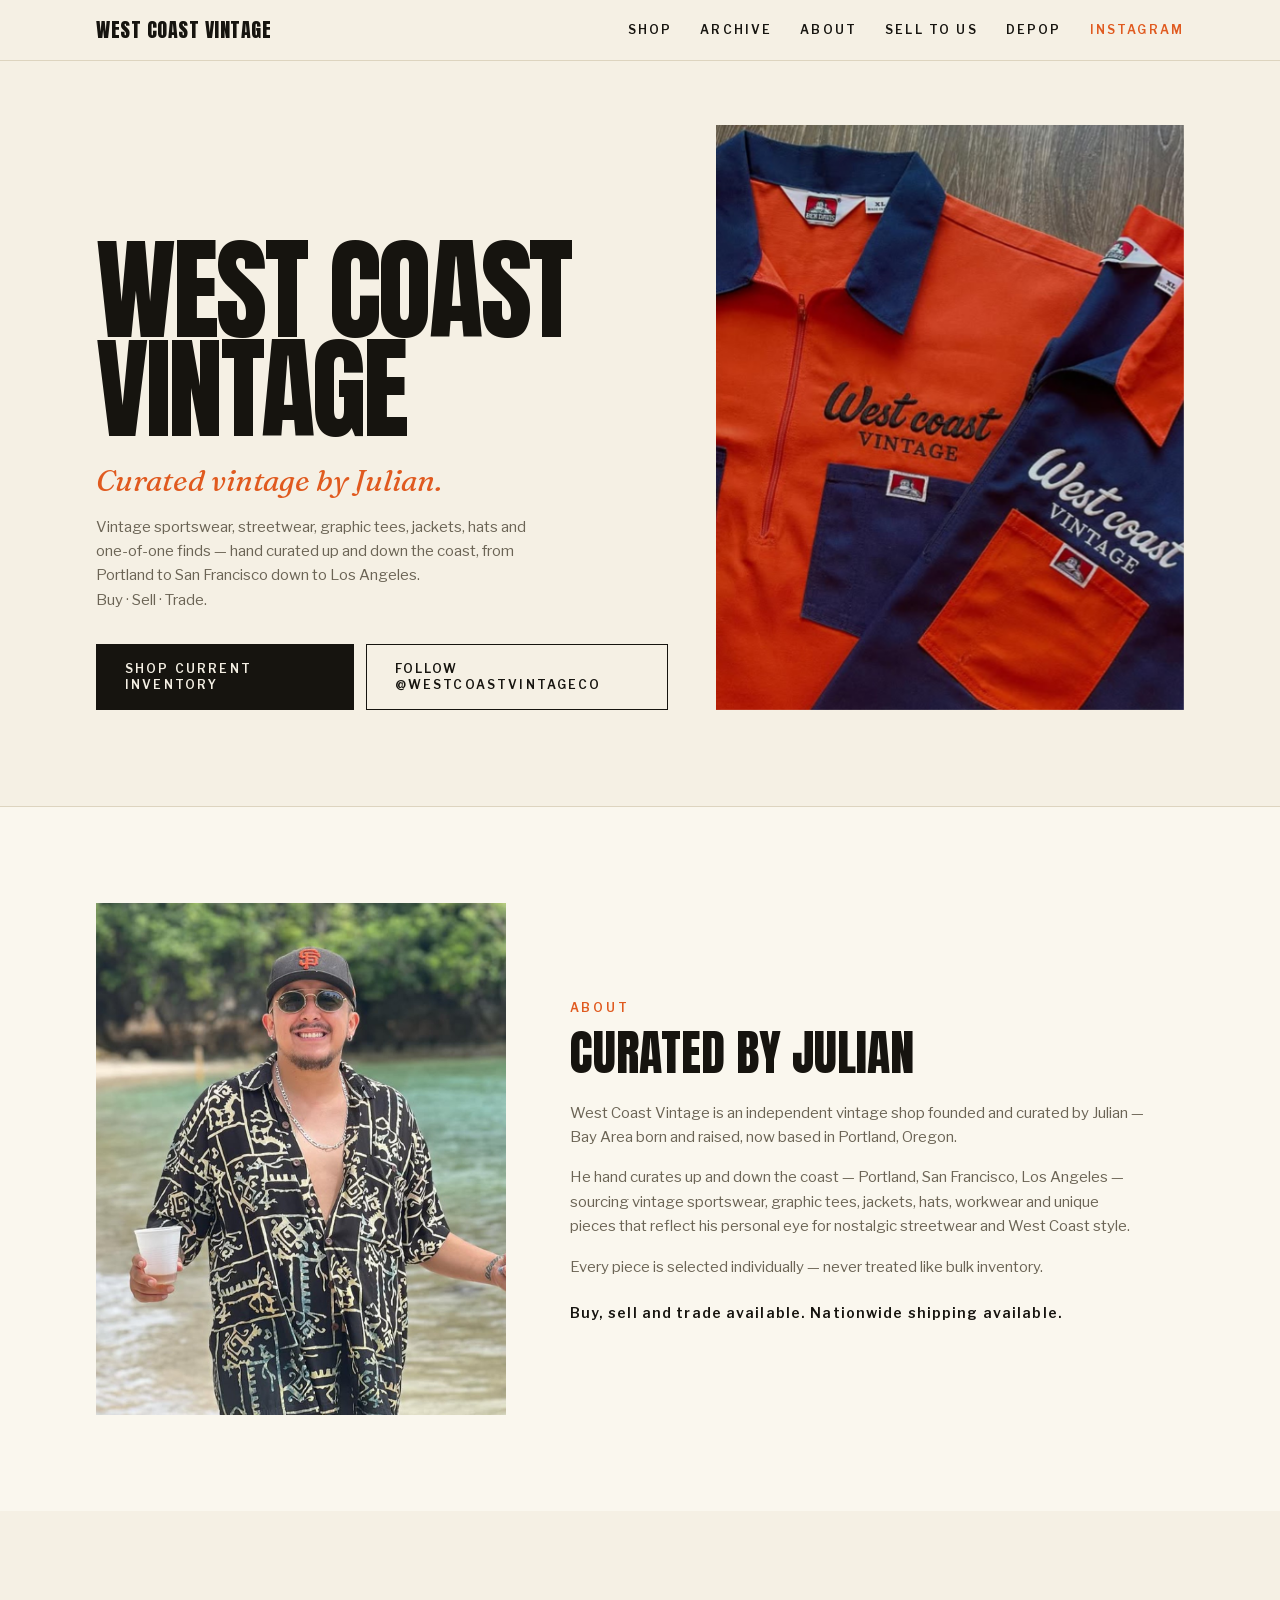
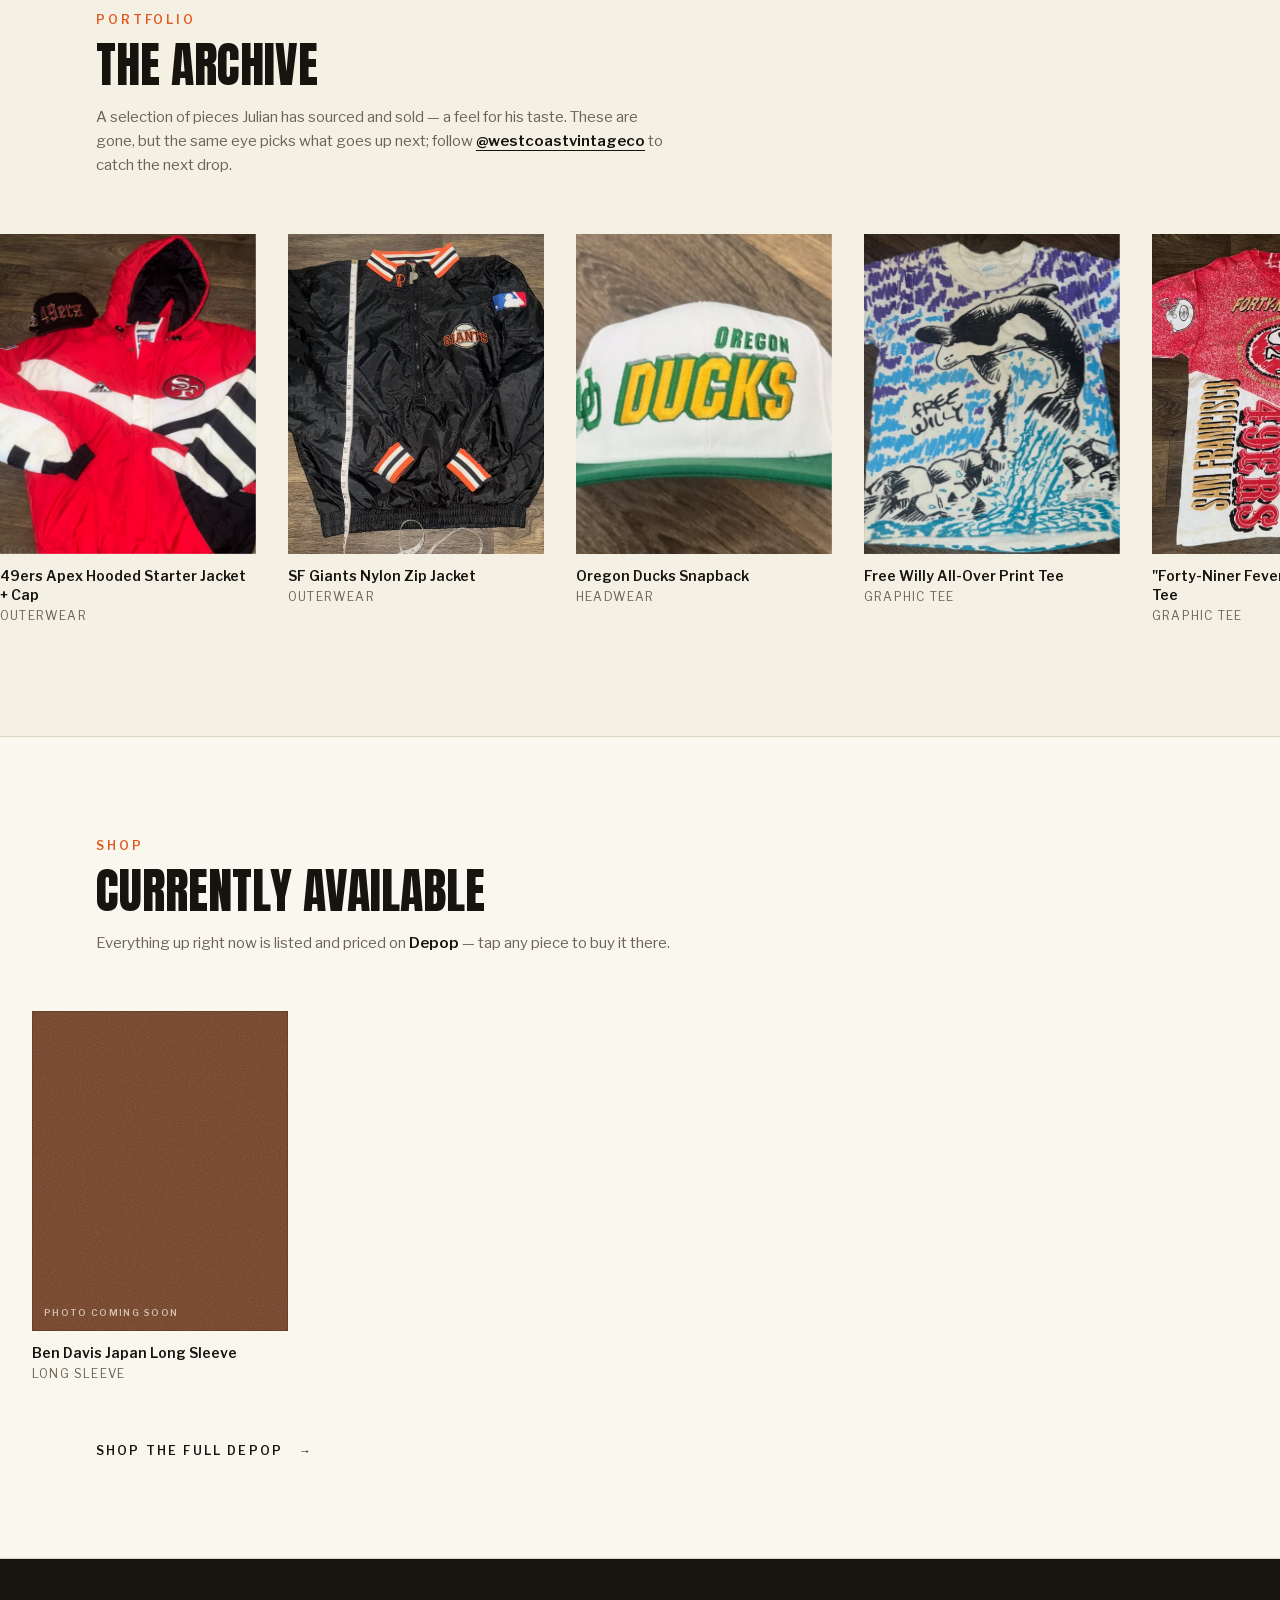
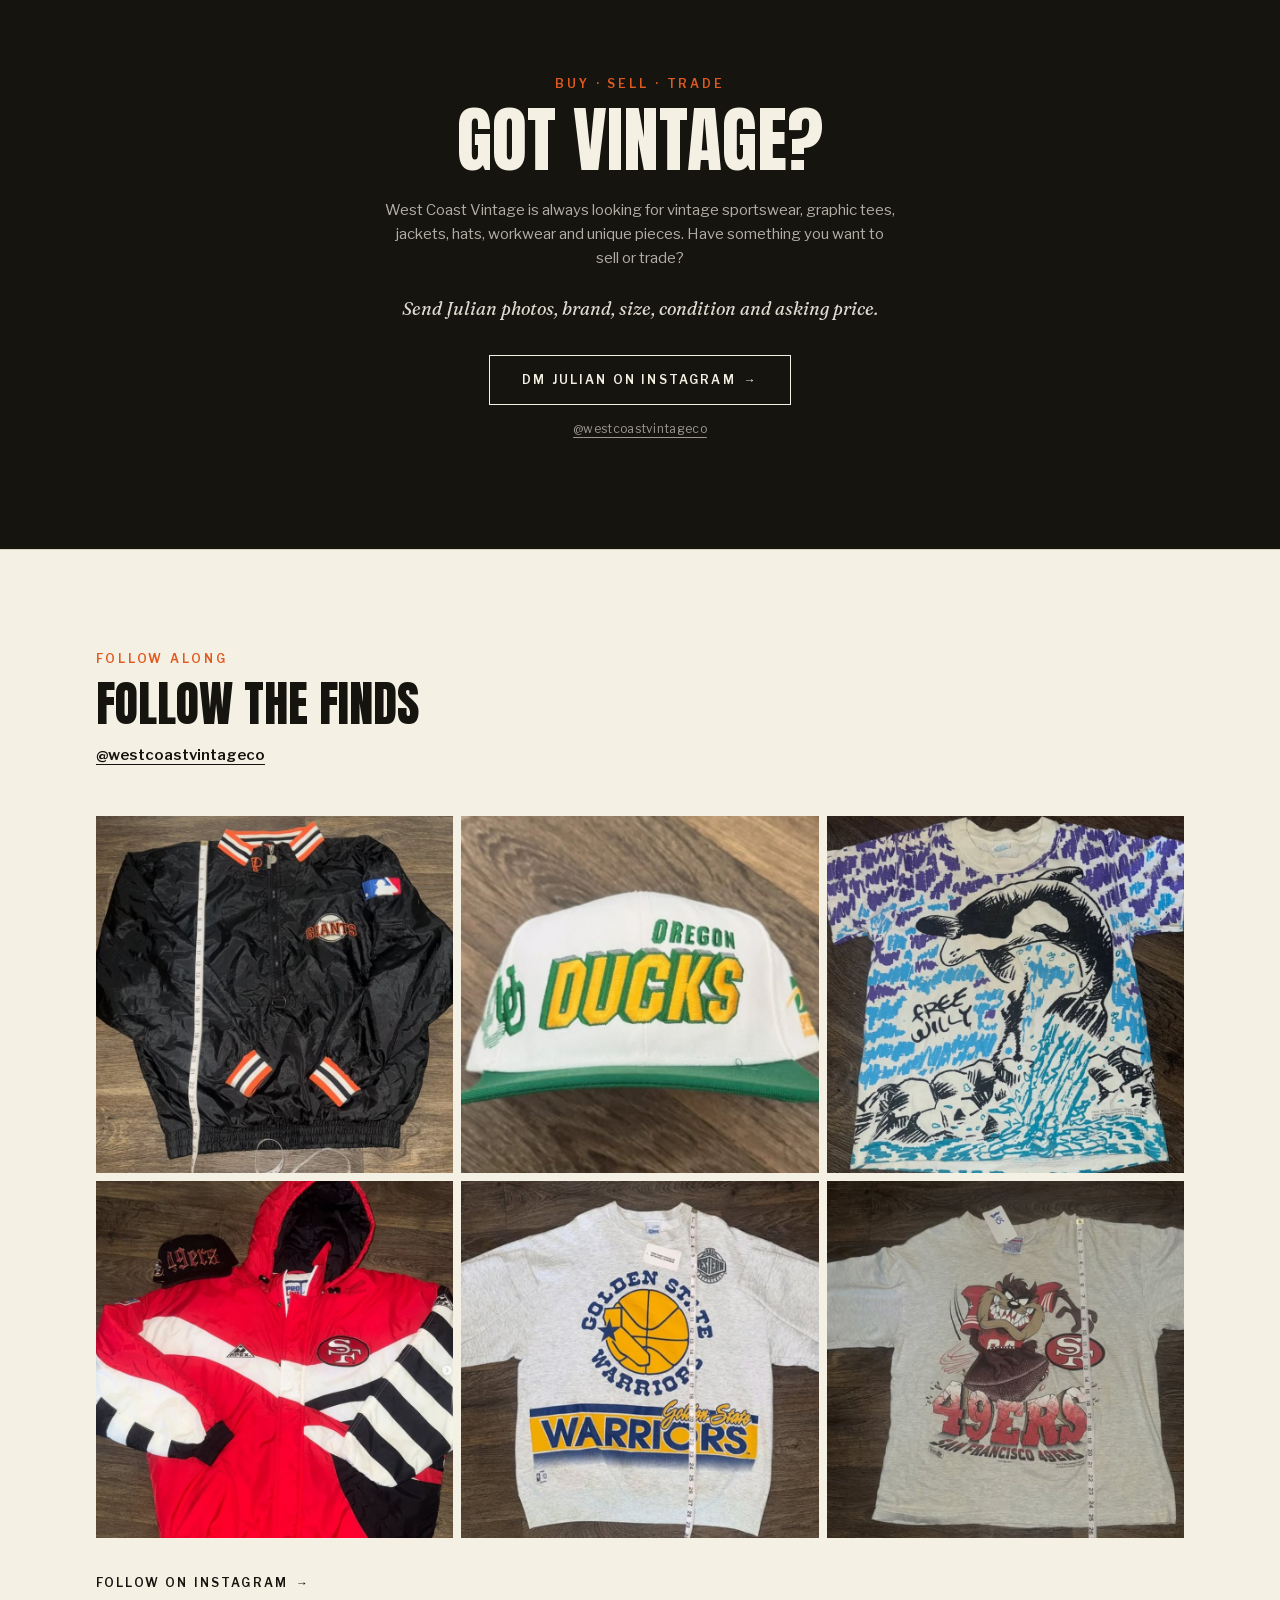
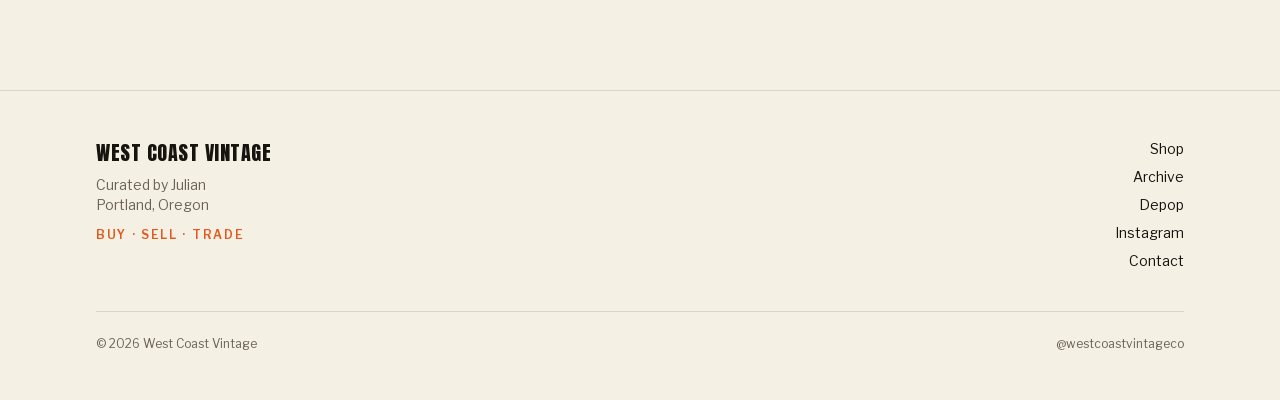
==== commit b38bc463: "Rebuild: Ben Davis listing live in Currently Available" ====
--- a/index.html
+++ b/index.html
@@ -1 +1 @@
-<!DOCTYPE html><html lang="en" class="anton_a8b17dcd-module__Xi7J6a__variable fraunces_4b03b08c-module__xUWwMa__variable libre_franklin_732746b-module__P6hmxq__variable"><head><meta charSet="utf-8"/><meta name="viewport" content="width=device-width, initial-scale=1"/><link rel="preload" href="/_next/static/media/3c7c6164b2587822-s.p.16u3vygyjnhr0.woff2" as="font" crossorigin="" type="font/woff2"/><link rel="preload" href="/_next/static/media/8a4bb24664ac8500-s.p.2_7gz-nbwppeo.woff2" as="font" crossorigin="" type="font/woff2"/><link rel="preload" href="/_next/static/media/9e9f04e3c37952ab-s.p.0pan85mumqyf3.woff2" as="font" crossorigin="" type="font/woff2"/><link rel="preload" as="image" href="/images/hero.jpg"/><link rel="stylesheet" href="/_next/static/chunks/3uczymhgwdb1i.css" data-precedence="next"/><link rel="preload" as="script" fetchPriority="low" href="/_next/static/chunks/12aruqaur5huj.js"/><script src="/_next/static/chunks/3rx7jmld6eggj.js" async=""></script><script src="/_next/static/chunks/1mkbuudhndal5.js" async=""></script><script src="/_next/static/chunks/turbopack-368fbvj10rkfx.js" async=""></script><script src="/_next/static/chunks/3fntmmi971322.js" async="" crossorigin=""></script><script src="/_next/static/chunks/2m52sbru1g_l9.js" async="" crossorigin=""></script><meta name="theme-color" content="#f5f0e4"/><title>West Coast Vintage | Curated Vintage by Julian</title><meta name="description" content="Portland-based vintage sportswear, streetwear, graphic tees, jackets and one-of-one finds curated by Julian. Buy, sell and trade with West Coast Vintage."/><meta name="keywords" content="vintage clothing,vintage sportswear,Portland vintage,vintage streetwear,West Coast Vintage"/><meta property="og:title" content="West Coast Vintage | Curated Vintage by Julian"/><meta property="og:description" content="Portland-based vintage sportswear, streetwear, graphic tees, jackets and one-of-one finds curated by Julian. Buy, sell and trade with West Coast Vintage."/><meta property="og:url" content="https://westcoastvintage.co"/><meta property="og:site_name" content="West Coast Vintage"/><meta property="og:locale" content="en_US"/><meta property="og:image" content="https://westcoastvintage.co/opengraph-image?a79d0ba14c55d466"/><meta property="og:image:type" content="image/png"/><meta property="og:image:width" content="1200"/><meta property="og:image:height" content="630"/><meta property="og:image:alt" content="West Coast Vintage — Curated Vintage by Julian"/><meta property="og:type" content="website"/><meta name="twitter:card" content="summary_large_image"/><meta name="twitter:title" content="West Coast Vintage | Curated Vintage by Julian"/><meta name="twitter:description" content="Portland-based vintage sportswear, streetwear, graphic tees, jackets and one-of-one finds curated by Julian. Buy, sell and trade with West Coast Vintage."/><meta name="twitter:image" content="https://westcoastvintage.co/opengraph-image?a79d0ba14c55d466"/><meta name="twitter:image:alt" content="West Coast Vintage — Curated Vintage by Julian"/><meta name="twitter:image:type" content="image/png"/><meta name="twitter:image:width" content="1200"/><meta name="twitter:image:height" content="630"/><link rel="icon" href="/icon.svg?icon.05m8b6nn6v7z4.svg" sizes="any" type="image/svg+xml"/><meta name="next-size-adjust" content=""/><script src="/_next/static/chunks/0cz1d0mv5g_q7.js" noModule=""></script></head><body class="bg-cream text-ink antialiased"><div hidden=""><!--$--><!--/$--></div><svg width="0" height="0" class="absolute" aria-hidden="true"><filter id="wcv-grain"><feTurbulence type="fractalNoise" baseFrequency="0.85" numOctaves="2" stitchTiles="stitch" result="noise"></feTurbulence><feColorMatrix in="noise" type="matrix" values="0 0 0 0 0  0 0 0 0 0  0 0 0 0 0  0 0 0 0.6 0"></feColorMatrix></filter></svg><a href="#main" class="sr-only focus:not-sr-only focus:fixed focus:top-4 focus:left-4 focus:z-[100] focus:bg-ink focus:px-4 focus:py-2 focus:text-xs focus:font-semibold focus:tracking-widest focus:text-cream focus:uppercase">Skip to content</a><header class="sticky top-0 z-50 border-b border-line bg-cream/95 backdrop-blur-sm"><div class="mx-auto flex max-w-6xl items-center justify-between px-5 py-4 sm:px-8"><a href="#top" class="font-display text-lg tracking-wide sm:text-xl">WEST COAST VINTAGE</a><nav class="hidden items-center gap-7 md:flex"><a href="#shop" class="text-xs font-semibold tracking-[0.18em] uppercase text-ink transition-colors hover:text-accent">Shop</a><a href="#archive" class="text-xs font-semibold tracking-[0.18em] uppercase text-ink transition-colors hover:text-accent">Archive</a><a href="#about" class="text-xs font-semibold tracking-[0.18em] uppercase text-ink transition-colors hover:text-accent">About</a><a href="#sell" class="text-xs font-semibold tracking-[0.18em] uppercase text-ink transition-colors hover:text-accent">Sell to Us</a><a href="https://www.depop.com/@Westcoastvintageco/" target="_blank" rel="noopener noreferrer" class="text-xs font-semibold tracking-[0.18em] uppercase text-ink transition-colors hover:text-accent">Depop</a><a href="https://instagram.com/westcoastvintageco" target="_blank" rel="noopener noreferrer" class="text-xs font-semibold tracking-[0.18em] uppercase text-accent transition-colors hover:text-accent-dark">Instagram</a></nav><button type="button" aria-expanded="false" aria-controls="mobile-nav" aria-label="Open menu, West Coast Vintage" class="flex h-9 w-9 flex-col items-center justify-center gap-[5px] md:hidden"><span class="h-[1.5px] w-5 bg-ink transition-transform "></span><span class="h-[1.5px] w-5 bg-ink transition-transform "></span></button></div></header><main id="main"><section id="top" class="mx-auto max-w-6xl px-5 pt-10 pb-16 sm:px-8 sm:pt-16 sm:pb-24"><div class="grid gap-10 lg:grid-cols-[1.1fr_0.9fr] lg:items-end lg:gap-12"><div><h1 class="fade-up fade-up-1 font-display text-[15vw] leading-[0.88] tracking-tight uppercase sm:text-[7.5rem] lg:text-[6rem] xl:text-[7rem]">West Coast<br/>Vintage</h1><p class="fade-up fade-up-2 font-serif text-2xl italic text-accent sm:text-3xl mt-6">Curated vintage by Julian.</p><p class="fade-up fade-up-2 mt-4 max-w-md text-[15px] leading-relaxed text-muted">Vintage sportswear, streetwear, graphic tees, jackets, hats and one-of-one finds — hand curated up and down the coast, from Portland to San Francisco down to Los Angeles.<br/>Buy · Sell · Trade.</p><div class="fade-up fade-up-3 mt-8 flex flex-col gap-3 sm:flex-row"><a href="#shop" class="inline-flex items-center justify-center border border-ink bg-ink px-7 py-4 text-xs font-semibold tracking-[0.18em] text-cream uppercase transition-colors hover:bg-accent hover:border-accent">Shop Current Inventory</a><a href="https://instagram.com/westcoastvintageco" target="_blank" rel="noopener noreferrer" class="inline-flex items-center justify-center border border-ink px-7 py-4 text-xs font-semibold tracking-[0.18em] text-ink uppercase transition-colors hover:border-accent hover:text-accent">Follow @<!-- -->westcoastvintageco</a></div></div><div class="fade-up fade-up-3 relative aspect-[4/5] w-full"><img alt="West Coast Vintage branded Ben Davis workshirts" decoding="async" data-nimg="fill" class="object-cover" style="position:absolute;height:100%;width:100%;left:0;top:0;right:0;bottom:0;color:transparent" src="/images/hero.jpg"/></div></div></section><section id="about" class="border-t border-line bg-paper"><div class="mx-auto grid max-w-6xl gap-10 px-5 py-16 sm:px-8 sm:py-24 lg:grid-cols-[0.8fr_1.2fr] lg:items-center lg:gap-16"><div class="relative order-1 mx-auto aspect-[4/5] w-full max-w-xs lg:order-none lg:max-w-none"><img alt="Julian, founder of West Coast Vintage" loading="lazy" decoding="async" data-nimg="fill" class="object-cover" style="position:absolute;height:100%;width:100%;left:0;top:0;right:0;bottom:0;color:transparent" src="/images/julian.jpg"/></div><div><span class="text-xs font-semibold tracking-[0.24em] text-accent uppercase">About</span><h2 class="mt-3 font-display text-4xl uppercase leading-[0.95] sm:text-5xl">Curated by Julian</h2><div class="mt-6 max-w-xl space-y-4 text-[15px] leading-relaxed text-muted"><p>West Coast Vintage is an independent vintage shop founded and curated by Julian — Bay Area born and raised, now based in<!-- --> <!-- -->Portland, Oregon<!-- -->.</p><p>He hand curates up and down the coast — Portland, San Francisco, Los Angeles — sourcing vintage sportswear, graphic tees, jackets, hats, workwear and unique pieces that reflect his personal eye for nostalgic streetwear and West Coast style.</p><p>Every piece is selected individually — never treated like bulk inventory.</p></div><p class="mt-6 text-sm font-semibold tracking-[0.08em] text-ink">Buy, sell and trade available. Nationwide shipping available.</p></div></div></section><section id="archive" class="py-16 sm:py-24"><div class="mx-auto max-w-6xl px-5 sm:px-8"><div class="max-w-xl"><span class="text-xs font-semibold tracking-[0.24em] text-accent uppercase">Portfolio</span><h2 class="mt-3 font-display text-4xl uppercase leading-[0.95] sm:text-5xl">The Archive</h2><p class="mt-4 text-[15px] leading-relaxed text-muted">A selection of pieces Julian has sourced and sold — a feel for his taste. These are gone, but the same eye picks what goes up next; follow<!-- --> <a href="https://instagram.com/westcoastvintageco" target="_blank" rel="noopener noreferrer" class="font-semibold text-ink underline underline-offset-4 transition-colors hover:text-accent">@<!-- -->westcoastvintageco</a> <!-- -->to catch the next drop.</p></div></div><div class="mt-10 flex gap-5 overflow-x-auto px-5 pb-4 snap-x snap-mandatory sm:mt-14 sm:gap-8 sm:px-8"><article class="w-[68vw] shrink-0 snap-start sm:w-64"><div class="relative aspect-[4/5] w-full"><img alt="49ers Apex Hooded Starter Jacket + Cap" loading="lazy" decoding="async" data-nimg="fill" class="object-cover" style="position:absolute;height:100%;width:100%;left:0;top:0;right:0;bottom:0;color:transparent" src="/images/archive/49ers-starter-jacket.jpg"/></div><div class="mt-3"><h3 class="text-sm font-semibold leading-snug">49ers Apex Hooded Starter Jacket + Cap</h3><p class="mt-1 text-xs tracking-[0.1em] text-muted uppercase">Outerwear</p></div></article><article class="w-[68vw] shrink-0 snap-start sm:w-64"><div class="relative aspect-[4/5] w-full"><img alt="SF Giants Nylon Zip Jacket" loading="lazy" decoding="async" data-nimg="fill" class="object-cover" style="position:absolute;height:100%;width:100%;left:0;top:0;right:0;bottom:0;color:transparent" src="/images/archive/giants-jacket.jpg"/></div><div class="mt-3"><h3 class="text-sm font-semibold leading-snug">SF Giants Nylon Zip Jacket</h3><p class="mt-1 text-xs tracking-[0.1em] text-muted uppercase">Outerwear</p></div></article><article class="w-[68vw] shrink-0 snap-start sm:w-64"><div class="relative aspect-[4/5] w-full"><img alt="Oregon Ducks Snapback" loading="lazy" decoding="async" data-nimg="fill" class="object-cover" style="position:absolute;height:100%;width:100%;left:0;top:0;right:0;bottom:0;color:transparent" src="/images/archive/ducks-snapback.jpg"/></div><div class="mt-3"><h3 class="text-sm font-semibold leading-snug">Oregon Ducks Snapback</h3><p class="mt-1 text-xs tracking-[0.1em] text-muted uppercase">Headwear</p></div></article><article class="w-[68vw] shrink-0 snap-start sm:w-64"><div class="relative aspect-[4/5] w-full"><img alt="Free Willy All-Over Print Tee" loading="lazy" decoding="async" data-nimg="fill" class="object-cover" style="position:absolute;height:100%;width:100%;left:0;top:0;right:0;bottom:0;color:transparent" src="/images/archive/free-willy-tee.jpg"/></div><div class="mt-3"><h3 class="text-sm font-semibold leading-snug">Free Willy All-Over Print Tee</h3><p class="mt-1 text-xs tracking-[0.1em] text-muted uppercase">Graphic Tee</p></div></article><article class="w-[68vw] shrink-0 snap-start sm:w-64"><div class="relative aspect-[4/5] w-full"><img alt="&quot;Forty-Niner Fever&quot; All-Over Print Tee" loading="lazy" decoding="async" data-nimg="fill" class="object-cover" style="position:absolute;height:100%;width:100%;left:0;top:0;right:0;bottom:0;color:transparent" src="/images/archive/49ers-fever-tee.jpg"/></div><div class="mt-3"><h3 class="text-sm font-semibold leading-snug">&quot;Forty-Niner Fever&quot; All-Over Print Tee</h3><p class="mt-1 text-xs tracking-[0.1em] text-muted uppercase">Graphic Tee</p></div></article><article class="w-[68vw] shrink-0 snap-start sm:w-64"><div class="relative aspect-[4/5] w-full"><img alt="49ers Graphic Tee" loading="lazy" decoding="async" data-nimg="fill" class="object-cover" style="position:absolute;height:100%;width:100%;left:0;top:0;right:0;bottom:0;color:transparent" src="/images/archive/49ers-black-tee.jpg"/></div><div class="mt-3"><h3 class="text-sm font-semibold leading-snug">49ers Graphic Tee</h3><p class="mt-1 text-xs tracking-[0.1em] text-muted uppercase">Graphic Tee</p></div></article><article class="w-[68vw] shrink-0 snap-start sm:w-64"><div class="relative aspect-[4/5] w-full"><img alt="49ers Taz Graphic Tee" loading="lazy" decoding="async" data-nimg="fill" class="object-cover" style="position:absolute;height:100%;width:100%;left:0;top:0;right:0;bottom:0;color:transparent" src="/images/archive/49ers-taz-tee.jpg"/></div><div class="mt-3"><h3 class="text-sm font-semibold leading-snug">49ers Taz Graphic Tee</h3><p class="mt-1 text-xs tracking-[0.1em] text-muted uppercase">Graphic Tee</p></div></article><article class="w-[68vw] shrink-0 snap-start sm:w-64"><div class="relative aspect-[4/5] w-full"><img alt="USA Basketball &quot;America&#x27;s Team&quot; Tee" loading="lazy" decoding="async" data-nimg="fill" class="object-cover" style="position:absolute;height:100%;width:100%;left:0;top:0;right:0;bottom:0;color:transparent" src="/images/archive/usa-basketball-tee.jpg"/></div><div class="mt-3"><h3 class="text-sm font-semibold leading-snug">USA Basketball &quot;America&#x27;s Team&quot; Tee</h3><p class="mt-1 text-xs tracking-[0.1em] text-muted uppercase">Graphic Tee</p></div></article><article class="w-[68vw] shrink-0 snap-start sm:w-64"><div class="relative aspect-[4/5] w-full"><img alt="SF 49ers Crewneck Sweatshirt" loading="lazy" decoding="async" data-nimg="fill" class="object-cover" style="position:absolute;height:100%;width:100%;left:0;top:0;right:0;bottom:0;color:transparent" src="/images/archive/49ers-crewneck.jpg"/></div><div class="mt-3"><h3 class="text-sm font-semibold leading-snug">SF 49ers Crewneck Sweatshirt</h3><p class="mt-1 text-xs tracking-[0.1em] text-muted uppercase">Sweatshirt</p></div></article><article class="w-[68vw] shrink-0 snap-start sm:w-64"><div class="relative aspect-[4/5] w-full"><img alt="Golden State Warriors Crewneck" loading="lazy" decoding="async" data-nimg="fill" class="object-cover" style="position:absolute;height:100%;width:100%;left:0;top:0;right:0;bottom:0;color:transparent" src="/images/archive/warriors-crewneck.jpg"/></div><div class="mt-3"><h3 class="text-sm font-semibold leading-snug">Golden State Warriors Crewneck</h3><p class="mt-1 text-xs tracking-[0.1em] text-muted uppercase">Sweatshirt</p></div></article><article class="w-[68vw] shrink-0 snap-start sm:w-64"><div class="relative aspect-[4/5] w-full"><img alt="49ers Apex Polo Shirt" loading="lazy" decoding="async" data-nimg="fill" class="object-cover" style="position:absolute;height:100%;width:100%;left:0;top:0;right:0;bottom:0;color:transparent" src="/images/archive/49ers-polo.jpg"/></div><div class="mt-3"><h3 class="text-sm font-semibold leading-snug">49ers Apex Polo Shirt</h3><p class="mt-1 text-xs tracking-[0.1em] text-muted uppercase">Sportswear</p></div></article><article class="w-[68vw] shrink-0 snap-start sm:w-64"><div class="relative aspect-[4/5] w-full"><img alt="49ers Infant Tracksuit" loading="lazy" decoding="async" data-nimg="fill" class="object-cover" style="position:absolute;height:100%;width:100%;left:0;top:0;right:0;bottom:0;color:transparent" src="/images/archive/49ers-baby-tracksuit.jpg"/></div><div class="mt-3"><h3 class="text-sm font-semibold leading-snug">49ers Infant Tracksuit</h3><p class="mt-1 text-xs tracking-[0.1em] text-muted uppercase">Kids</p></div></article><article class="w-[68vw] shrink-0 snap-start sm:w-64"><div class="relative aspect-[4/5] w-full"><img alt="Raiders Infant Tracksuit" loading="lazy" decoding="async" data-nimg="fill" class="object-cover" style="position:absolute;height:100%;width:100%;left:0;top:0;right:0;bottom:0;color:transparent" src="/images/archive/raiders-baby-tracksuit.jpg"/></div><div class="mt-3"><h3 class="text-sm font-semibold leading-snug">Raiders Infant Tracksuit</h3><p class="mt-1 text-xs tracking-[0.1em] text-muted uppercase">Kids</p></div></article></div></section><section id="shop" class="border-t border-line bg-paper py-16 sm:py-24"><div class="mx-auto max-w-6xl px-5 sm:px-8"><div class="max-w-xl"><span class="text-xs font-semibold tracking-[0.24em] text-accent uppercase">Shop</span><h2 class="mt-3 font-display text-4xl uppercase leading-[0.95] sm:text-5xl">Currently Available</h2><p class="mt-4 text-[15px] leading-relaxed text-muted">Nothing listed at the moment — the last drop sold out. New finds go up on<!-- --> <span class="font-semibold text-ink">Depop</span> first, so that’s the place to catch them. Scroll up for The Archive to see the kind of thing Julian sources.</p></div></div><div class="mx-auto mt-8 max-w-6xl px-5 sm:mt-10 sm:px-8"><a href="https://www.depop.com/@Westcoastvintageco/" target="_blank" rel="noopener noreferrer" class="inline-flex items-center justify-center border border-ink bg-ink px-7 py-4 text-xs font-semibold tracking-[0.18em] text-cream uppercase transition-colors hover:border-accent hover:bg-accent">Check Depop for New Drops<span aria-hidden="true" class="ml-2">→</span></a></div></section><section id="sell" class="border-t border-line bg-ink text-cream"><div class="mx-auto max-w-4xl px-5 py-16 text-center sm:px-8 sm:py-28"><span class="text-xs font-semibold tracking-[0.24em] text-accent uppercase">Buy · Sell · Trade</span><h2 class="mt-3 font-display text-5xl uppercase leading-[0.92] sm:text-7xl">Got Vintage?</h2><p class="mx-auto mt-6 max-w-lg text-[15px] leading-relaxed text-cream/70">West Coast Vintage is always looking for vintage sportswear, graphic tees, jackets, hats, workwear and unique pieces. Have something you want to sell or trade?</p><p class="mt-6 font-serif text-lg italic text-cream/90">Send Julian photos, brand, size, condition and asking price.</p><div class="mt-8"><a href="https://instagram.com/westcoastvintageco" target="_blank" rel="noopener noreferrer" class="inline-flex items-center gap-2 border border-cream px-8 py-4 text-xs font-semibold tracking-[0.18em] uppercase text-cream transition-colors hover:border-accent hover:bg-accent">DM Julian on Instagram<span aria-hidden="true">→</span></a><p class="mt-4 text-xs tracking-wide text-cream/60"><a href="https://instagram.com/westcoastvintageco" target="_blank" rel="noopener noreferrer" class="underline underline-offset-4 transition-colors hover:text-accent">@<!-- -->westcoastvintageco</a></p></div></div></section><section class="border-t border-line"><div class="mx-auto max-w-6xl px-5 py-16 sm:px-8 sm:py-24"><div class="max-w-xl"><span class="text-xs font-semibold tracking-[0.24em] text-accent uppercase">Follow Along</span><h2 class="mt-3 font-display text-4xl uppercase leading-[0.95] sm:text-5xl">Follow the Finds</h2><p class="mt-4 text-[15px] leading-relaxed text-muted"><a href="https://instagram.com/westcoastvintageco" target="_blank" rel="noopener noreferrer" class="font-semibold text-ink underline underline-offset-4 transition-colors hover:text-accent">@<!-- -->westcoastvintageco</a></p></div><div class="mt-8 grid grid-cols-3 gap-1.5 sm:mt-12 sm:gap-2"><a href="https://instagram.com/westcoastvintageco" target="_blank" rel="noopener noreferrer" class="group relative block aspect-square w-full overflow-hidden"><img alt="SF Giants nylon zip jacket" loading="lazy" decoding="async" data-nimg="fill" class="object-cover" style="position:absolute;height:100%;width:100%;left:0;top:0;right:0;bottom:0;color:transparent" src="/images/instagram/1.jpg"/><span class="absolute inset-0 bg-ink/0 transition-colors group-hover:bg-ink/20"></span></a><a href="https://instagram.com/westcoastvintageco" target="_blank" rel="noopener noreferrer" class="group relative block aspect-square w-full overflow-hidden"><img alt="Oregon Ducks snapback" loading="lazy" decoding="async" data-nimg="fill" class="object-cover" style="position:absolute;height:100%;width:100%;left:0;top:0;right:0;bottom:0;color:transparent" src="/images/instagram/2.jpg"/><span class="absolute inset-0 bg-ink/0 transition-colors group-hover:bg-ink/20"></span></a><a href="https://instagram.com/westcoastvintageco" target="_blank" rel="noopener noreferrer" class="group relative block aspect-square w-full overflow-hidden"><img alt="Free Willy all-over print tee" loading="lazy" decoding="async" data-nimg="fill" class="object-cover" style="position:absolute;height:100%;width:100%;left:0;top:0;right:0;bottom:0;color:transparent" src="/images/instagram/3.jpg"/><span class="absolute inset-0 bg-ink/0 transition-colors group-hover:bg-ink/20"></span></a><a href="https://instagram.com/westcoastvintageco" target="_blank" rel="noopener noreferrer" class="group relative block aspect-square w-full overflow-hidden"><img alt="49ers Apex hooded starter jacket and cap" loading="lazy" decoding="async" data-nimg="fill" class="object-cover" style="position:absolute;height:100%;width:100%;left:0;top:0;right:0;bottom:0;color:transparent" src="/images/instagram/4.jpg"/><span class="absolute inset-0 bg-ink/0 transition-colors group-hover:bg-ink/20"></span></a><a href="https://instagram.com/westcoastvintageco" target="_blank" rel="noopener noreferrer" class="group relative block aspect-square w-full overflow-hidden"><img alt="Golden State Warriors crewneck" loading="lazy" decoding="async" data-nimg="fill" class="object-cover" style="position:absolute;height:100%;width:100%;left:0;top:0;right:0;bottom:0;color:transparent" src="/images/instagram/5.jpg"/><span class="absolute inset-0 bg-ink/0 transition-colors group-hover:bg-ink/20"></span></a><a href="https://instagram.com/westcoastvintageco" target="_blank" rel="noopener noreferrer" class="group relative block aspect-square w-full overflow-hidden"><img alt="49ers Taz graphic tee" loading="lazy" decoding="async" data-nimg="fill" class="object-cover" style="position:absolute;height:100%;width:100%;left:0;top:0;right:0;bottom:0;color:transparent" src="/images/instagram/6.jpg"/><span class="absolute inset-0 bg-ink/0 transition-colors group-hover:bg-ink/20"></span></a></div><div class="mt-8"><a href="https://instagram.com/westcoastvintageco" target="_blank" rel="noopener noreferrer" class="inline-flex items-center gap-2 text-xs font-semibold tracking-[0.18em] uppercase text-ink transition-colors hover:text-accent">Follow on Instagram<span aria-hidden="true">→</span></a></div></div></section></main><footer class="border-t border-line"><div class="mx-auto max-w-6xl px-5 py-12 sm:px-8"><div class="flex flex-col gap-10 sm:flex-row sm:justify-between"><div><p class="font-display text-xl uppercase tracking-wide">West Coast Vintage</p><p class="mt-2 text-sm text-muted">Curated by Julian</p><p class="text-sm text-muted">Portland, Oregon</p><p class="mt-3 text-xs font-semibold tracking-[0.14em] text-accent uppercase">Buy · Sell · Trade</p></div><nav class="flex flex-col gap-2 text-sm sm:items-end"><a href="#shop" class="hover:text-accent">Shop</a><a href="#archive" class="hover:text-accent">Archive</a><a href="https://www.depop.com/@Westcoastvintageco/" target="_blank" rel="noopener noreferrer" class="hover:text-accent">Depop</a><a href="https://instagram.com/westcoastvintageco" target="_blank" rel="noopener noreferrer" class="hover:text-accent">Instagram</a><a href="#sell" class="hover:text-accent">Contact</a></nav></div><div class="mt-10 flex flex-col gap-2 border-t border-line pt-6 text-xs text-muted sm:flex-row sm:justify-between"><span>© <!-- -->2026<!-- --> West Coast Vintage</span><a href="https://instagram.com/westcoastvintageco" target="_blank" rel="noopener noreferrer" class="transition-colors hover:text-accent">@<!-- -->westcoastvintageco</a></div></div></footer><!--$--><!--/$--><script src="/_next/static/chunks/12aruqaur5huj.js" id="_R_" async=""></script><script>(self.__next_f=self.__next_f||[]).push([0])</script><script>self.__next_f.push([1,"1:\"$Sreact.fragment\"\n2:I[39756,[\"/_next/static/chunks/3fntmmi971322.js\"],\"default\"]\n3:I[37457,[\"/_next/static/chunks/3fntmmi971322.js\"],\"default\"]\n4:I[36852,[\"/_next/static/chunks/2m52sbru1g_l9.js\"],\"default\"]\nf:I[68027,[],\"default\",1]\n:HL[\"/_next/static/chunks/3uczymhgwdb1i.css\",\"style\"]\n:HL[\"/_next/static/media/3c7c6164b2587822-s.p.16u3vygyjnhr0.woff2\",\"font\",{\"crossOrigin\":\"\",\"type\":\"font/woff2\"}]\n:HL[\"/_next/static/media/8a4bb24664ac8500-s.p.2_7gz-nbwppeo.woff2\",\"font\",{\"crossOrigin\":\"\",\"type\":\"font/woff2\"}]\n:HL[\"/_next/static/media/9e9f04e3c37952ab-s.p.0pan85mumqyf3.woff2\",\"font\",{\"crossOrigin\":\"\",\"type\":\"font/woff2\"}]\n0:{\"P\":null,\"c\":[\"\",\"\"],\"q\":\"\",\"i\":false,\"f\":[[[\"\",{\"children\":[\"__PAGE__\",{},\"$undefined\",\"$undefined\",4608]},\"$undefined\",\"$undefined\",4624],[[\"$\",\"$1\",\"c\",{\"children\":[[[\"$\",\"link\",\"0\",{\"rel\":\"stylesheet\",\"href\":\"/_next/static/chunks/3uczymhgwdb1i.css\",\"precedence\":\"next\",\"crossOrigin\":\"$undefined\",\"nonce\":\"$undefined\"}]],[\"$\",\"html\",null,{\"lang\":\"en\",\"className\":\"anton_a8b17dcd-module__Xi7J6a__variable fraunces_4b03b08c-module__xUWwMa__variable libre_franklin_732746b-module__P6hmxq__variable\",\"children\":[\"$\",\"body\",null,{\"className\":\"bg-cream text-ink antialiased\",\"children\":[\"$\",\"$L2\",null,{\"parallelRouterKey\":\"children\",\"error\":\"$undefined\",\"errorStyles\":\"$undefined\",\"errorScripts\":\"$undefined\",\"template\":[\"$\",\"$L3\",null,{}],\"templateStyles\":\"$undefined\",\"templateScripts\":\"$undefined\",\"notFound\":[[[\"$\",\"title\",null,{\"children\":\"404: This page could not be found.\"}],[\"$\",\"div\",null,{\"style\":{\"fontFamily\":\"system-ui,\\\"Segoe UI\\\",Roboto,Helvetica,Arial,sans-serif,\\\"Apple Color Emoji\\\",\\\"Segoe UI Emoji\\\"\",\"height\":\"100vh\",\"textAlign\":\"center\",\"display\":\"flex\",\"flexDirection\":\"column\",\"alignItems\":\"center\",\"justifyContent\":\"center\"},\"children\":[\"$\",\"div\",null,{\"children\":[[\"$\",\"style\",null,{\"dangerouslySetInnerHTML\":{\"__html\":\"body{color:#000;background:#fff;margin:0}.next-error-h1{border-right:1px solid rgba(0,0,0,.3)}@media (prefers-color-scheme:dark){body{color:#fff;background:#000}.next-error-h1{border-right:1px solid rgba(255,255,255,.3)}}\"}}],[\"$\",\"h1\",null,{\"className\":\"next-error-h1\",\"style\":{\"display\":\"inline-block\",\"margin\":\"0 20px 0 0\",\"padding\":\"0 23px 0 0\",\"fontSize\":24,\"fontWeight\":500,\"verticalAlign\":\"top\",\"lineHeight\":\"49px\"},\"children\":404}],[\"$\",\"div\",null,{\"style\":{\"display\":\"inline-block\"},\"children\":[\"$\",\"h2\",null,{\"style\":{\"fontSize\":14,\"fontWeight\":400,\"lineHeight\":\"49px\",\"margin\":0},\"children\":\"This page could not be found.\"}]}]]}]}]],[]],\"forbidden\":\"$undefined\",\"unauthorized\":\"$undefined\"}]}]}]]}],{\"children\":[[\"$\",\"$1\",\"c\",{\"children\":[[[\"$\",\"svg\",null,{\"width\":\"0\",\"height\":\"0\",\"className\":\"absolute\",\"aria-hidden\":\"true\",\"children\":[\"$\",\"filter\",null,{\"id\":\"wcv-grain\",\"children\":[[\"$\",\"feTurbulence\",null,{\"type\":\"fractalNoise\",\"baseFrequency\":\"0.85\",\"numOctaves\":2,\"stitchTiles\":\"stitch\",\"result\":\"noise\"}],[\"$\",\"feColorMatrix\",null,{\"in\":\"noise\",\"type\":\"matrix\",\"values\":\"0 0 0 0 0  0 0 0 0 0  0 0 0 0 0  0 0 0 0.6 0\"}]]}]}],[\"$\",\"a\",null,{\"href\":\"#main\",\"className\":\"sr-only focus:not-sr-only focus:fixed focus:top-4 focus:left-4 focus:z-[100] focus:bg-ink focus:px-4 focus:py-2 focus:text-xs focus:font-semibold focus:tracking-widest focus:text-cream focus:uppercase\",\"children\":\"Skip to content\"}],[\"$\",\"$L4\",null,{}],[\"$\",\"main\",null,{\"id\":\"main\",\"children\":[[\"$\",\"section\",null,{\"id\":\"top\",\"className\":\"mx-auto max-w-6xl px-5 pt-10 pb-16 sm:px-8 sm:pt-16 sm:pb-24\",\"children\":[\"$\",\"div\",null,{\"className\":\"grid gap-10 lg:grid-cols-[1.1fr_0.9fr] lg:items-end lg:gap-12\",\"children\":[[\"$\",\"div\",null,{\"children\":[[\"$\",\"h1\",null,{\"className\":\"fade-up fade-up-1 font-display text-[15vw] leading-[0.88] tracking-tight uppercase sm:text-[7.5rem] lg:text-[6rem] xl:text-[7rem]\",\"children\":[\"West Coast\",[\"$\",\"br\",null,{}],\"Vintage\"]}],[\"$\",\"p\",null,{\"className\":\"fade-up fade-up-2 font-serif text-2xl italic text-accent sm:text-3xl mt-6\",\"children\":\"Curated vintage by Julian.\"}],[\"$\",\"p\",null,{\"className\":\"fade-up fade-up-2 mt-4 max-w-md text-[15px] leading-relaxed text-muted\",\"children\":[\"Vintage sportswear, streetwear, graphic tees, jackets, hats and one-of-one finds — hand curated up and down the coast, from Portland to San Francisco down to Los Angeles.\",[\"$\",\"br\",null,{}],\"Buy · Sell · Trade.\"]}],[\"$\",\"div\",null,{\"className\":\"fade-up fade-up-3 mt-8 flex flex-col gap-3 sm:flex-row\",\"children\":[[\"$\",\"a\",null,{\"href\":\"#shop\",\"className\":\"inline-flex items-center justify-center border border-ink bg-ink px-7 py-4 text-xs font-semibold tracking-[0.18em] text-cream uppercase transition-colors hover:bg-accent hover:border-accent\",\"children\":\"Shop Current Inventory\"}],[\"$\",\"a\",null,{\"href\":\"https://instagram.com/westcoastvintageco\",\"target\":\"_blank\",\"rel\":\"noopener noreferrer\",\"className\":\"inline-flex items-center justify-center border border-ink px-7 py-4 text-xs font-semibold tracking-[0.18em] text-ink uppercase transition-colors hover:border-accent hover:text-accent\",\"children\":[\"Follow @\",\"westcoastvintageco\"]}]]}]]}],\"$L5\"]}]}],\"$L6\",\"$L7\",\"$L8\",\"$L9\",\"$La\"]}],\"$Lb\"],[\"$Lc\"],\"$Ld\"]}],{},null,false,null]},null,false,null],\"$Le\",false]],\"m\":\"$undefined\",\"G\":[\"$f\",[\"$L10\"]],\"S\":true,\"h\":null,\"r\":\"$undefined\",\"s\":\"$undefined\",\"a\":\"$undefined\",\"l\":\"$undefined\",\"p\":\"$undefined\",\"d\":\"$undefined\",\"b\":\"TNdxaugRdzoMF0UnJnXzJ\"}\n11:I[5500,[\"/_next/static/chunks/2m52sbru1g_l9.js\"],\"Image\"]\n1c:I[97367,[\"/_next/static/chunks/3fntmmi971322.js\"],\"OutletBoundary\"]\n1d:\"$Sreact.suspense\"\n1f:I[97367,[\"/_next/static/chunks/3fntmmi971322.js\"],\"ViewportBoundary\"]\n21:I[97367,[\"/_next/static/chunks/3fntmmi971322.js\"],\"MetadataBoundary\"]\n5:[\"$\",\"div\",null,{\"className\":\"fade-up fade-up-3 relative aspect-[4/5] w-full\",\"children\":[\"$\",\"$L11\",null,{\"src\":\"/images/hero.jpg\",\"alt\":\"West Coast Vintage branded Ben Davis workshirts\",\"fill\":true,\"priority\":true,\"sizes\":\"(min-width: 1024px) 45vw, 100vw\",\"className\":\"object-cover\"}]}]\n6:[\"$\",\"section\",null,{\"id\":\"about\",\"className\":\"border-t border-line bg-paper\",\"children\":[\"$\",\"div\",null,{\"className\":\"mx-auto grid max-w-6xl gap-10 px-5 py-16 sm:px-8 sm:py-24 lg:grid-cols-[0.8fr_1.2fr] lg:items-center lg:gap-16\",\"children\":[[\"$\",\"div\",null,{\"className\":\"relative order-1 mx-auto aspect-[4/5] w-full max-w-xs lg:order-none lg:max-w-none\",\"children\":[\"$\",\"$L11\",null,{\"src\":\"/images/julian.jpg\",\"alt\":\"Julian, founder of West Coast Vintage\",\"fill\":true,\"priority\":false,\"sizes\":\"(min-width: 1024px) 25vw, (min-width: 640px) 50vw, 100vw\",\"className\":\"object-cover\"}]}],[\"$\",\"div\",null,{\"children\":[[\"$\",\"span\",null,{\"className\":\"text-xs font-semibold tracking-[0.24em] text-accent uppercase\",\"children\":\"About\"}],[\"$\",\"h2\",null,{\"className\":\"mt-3 font-display text-4xl uppercase leading-[0.95] sm:text-5xl\",\"children\":\"Curated by Julian\"}],[\"$\",\"div\",null,{\"className\":\"mt-6 max-w-xl space-y-4 text-[15px] leading-relaxed text-muted\",\"children\":[[\"$\",\"p\",null,{\"children\":[\"West Coast Vintage is an independent vintage shop founded and curated by Julian — Bay Area born and raised, now based in\",\" \",\"Portland, Oregon\",\".\"]}],[\"$\",\"p\",null,{\"children\":\"He hand curates up and down the coast — Portland, San Francisco, Los Angeles — sourcing vintage sportswear, graphic tees, jackets, hats, workwear and unique pieces that reflect his personal eye for nostalgic streetwear and West Coast style.\"}],[\"$\",\"p\",null,{\"children\":\"Every piece is selected individually — never treated like bulk inventory.\"}]]}],[\"$\",\"p\",null,{\"className\":\"mt-6 text-sm font-semibold tracking-[0.08em] text-ink\",\"children\":\"Buy, sell and trade available. Nationwide shipping available.\"}]]}]]}]}]\n7:[\"$\",\"section\",null,{\"id\":\"archive\",\"className\":\"py-16 sm:py-24\",\"children\":[[\"$\",\"div\",null,{\"className\":\"mx-auto max-w-6xl px-5 sm:px-8\",\"children\":[\"$\",\"div\",null,{\"className\":\"max-w-xl\",\"children\":[[\"$\",\"span\",null,{\"className\":\"text-xs font-semibold tracking-[0.24em] text-accent uppercase\",\"children\":\"Portfolio\"}],[\"$\",\"h2\",null,{\"className\":\"mt-3 font-display text-4xl uppercase leading-[0.95] sm:text-5xl\",\"children\":\"The Archive\"}],[\"$\",\"p\",null,{\"className\":\"mt-4 text-[15px] leading-relaxed text-muted\",\"children\":[\"A selection of pieces Julian has sourced and sold — a feel for his taste. These are gone, but the same eye picks what goes up next; follow\",\" \",[\"$\",\"a\",null,{\"href\":\"https://instagram.com/westcoastvintageco\",\"target\":\"_blank\",\"rel\":\"noopener noreferrer\",\"className\":\"font-semibold text-ink underline underline-offset-4 transition-colors hover:text-accent\",\"children\":[\"@\",\"westcoastvintageco\"]}],\" \",\"to catch the next drop.\"]}]]}]}],[\"$\",\"div\",null,{\"className\":\"mt-10 flex gap-5 overflow-x-auto px-5 pb-4 snap-x snap-mandatory sm:mt-14 sm:gap-8 sm:px-8\",\"children\":[[\"$\",\"article\",\"archive-1\",{\"className\":\"w-[68vw] shrink-0 snap-start sm:w-64\",\"children\":[[\"$\",\"div\",null,{\"className\":\"relative aspect-[4/5] w-full\",\"children\":[\"$\",\"$L11\",null,{\"src\":\"/images/archive/49ers-starter-jacket.jpg\",\"alt\":\"49ers Apex Hooded Starter Jacket + Cap\",\"fill\":true,\"priority\":false,\"sizes\":\"(min-width: 1024px) 25vw, (min-width: 640px) 50vw, 100vw\",\"className\":\"object-cover\"}]}],[\"$\",\"div\",null,{\"className\":\"mt-3\",\"children\":[[\"$\",\"h3\",null,{\"className\":\"text-sm font-semibold leading-snug\",\"children\":\"49ers Apex Hooded Starter Jacket + Cap\"}],[\"$\",\"p\",null,{\"className\":\"mt-1 text-xs tracking-[0.1em] text-muted uppercase\",\"children\":\"Outerwear\"}]]}]]}],[\"$\",\"article\",\"archive-2\",{\"className\":\"w-[68vw] shrink-0 snap-start sm:w-64\",\"children\":[[\"$\",\"div\",null,{\"className\":\"relative aspect-[4/5] w-full\",\"children\":[\"$\",\"$L11\",null,{\"src\":\"/images/archive/giants-jacket.jpg\",\"alt\":\"SF Giants Nylon Zip Jacket\",\"fill\":true,\"priority\":false,\"sizes\":\"(min-width: 1024px) 25vw, (min-width: 640px) 50vw, 100vw\",\"className\":\"object-cover\"}]}],[\"$\",\"div\",null,{\"className\":\"mt-3\",\"children\":[[\"$\",\"h3\",null,{\"className\":\"text-sm font-semibold leading-snug\",\"children\":\"SF Giants Nylon Zip Jacket\"}],[\"$\",\"p\",null,{\"className\":\"mt-1 text-xs tracking-[0.1em] text-muted uppercase\",\"children\":\"Outerwear\"}]]}]]}],[\"$\",\"article\",\"archive-3\",{\"className\":\"w-[68vw] shrink-0 snap-start sm:w-64\",\"children\":[[\"$\",\"div\",null,{\"className\":\"relative aspect-[4/5] w-full\",\"children\":[\"$\",\"$L11\",null,{\"src\":\"/images/archive/ducks-snapback.jpg\",\"alt\":\"Oregon Ducks Snapback\",\"fill\":true,\"priority\":false,\"sizes\":\"(min-width: 1024px) 25vw, (min-width: 640px) 50vw, 100vw\",\"className\":\"object-cover\"}]}],[\"$\",\"div\",null,{\"className\":\"mt-3\",\"children\":[[\"$\",\"h3\",null,{\"className\":\"text-sm font-semibold leading-snug\",\"children\":\"Oregon Ducks Snapback\"}],[\"$\",\"p\",null,{\"className\":\"mt-1 text-xs tracking-[0.1em] text-muted uppercase\",\"children\":\"Headwear\"}]]}]]}],[\"$\",\"article\",\"archive-4\",{\"className\":\"w-[68vw] shrink-0 snap-start sm:w-64\",\"children\":[[\"$\",\"div\",null,{\"className\":\"relative aspect-[4/5] w-full\",\"children\":[\"$\",\"$L11\",null,{\"src\":\"/images/archive/free-willy-tee.jpg\",\"alt\":\"Free Willy All-Over Print Tee\",\"fill\":true,\"priority\":false,\"sizes\":\"(min-width: 1024px) 25vw, (min-width: 640px) 50vw, 100vw\",\"className\":\"object-cover\"}]}],[\"$\",\"div\",null,{\"className\":\"mt-3\",\"children\":[[\"$\",\"h3\",null,{\"className\":\"text-sm font-semibold leading-snug\",\"children\":\"Free Willy All-Over Print Tee\"}],[\"$\",\"p\",null,{\"className\":\"mt-1 text-xs tracking-[0.1em] text-muted uppercase\",\"children\":\"Graphic Tee\"}]]}]]}],[\"$\",\"article\",\"archive-5\",{\"className\":\"w-[68vw] shrink-0 snap-start sm:w-64\",\"children\":[[\"$\",\"div\",null,{\"className\":\"relative aspect-[4/5] w-full\",\"children\":[\"$\",\"$L11\",null,{\"src\":\"/images/archive/49ers-fever-tee.jpg\",\"alt\":\"\\\"Forty-Niner Fever\\\" All-Over Print Tee\",\"fill\":true,\"priority\":false,\"sizes\":\"(min-width: 1024px) 25vw, (min-width: 640px) 50vw, 100vw\",\"className\":\"object-cover\"}]}],[\"$\",\"div\",null,{\"className\":\"mt-3\",\"children\":[[\"$\",\"h3\",null,{\"className\":\"text-sm font-semibold leading-snug\",\"children\":\"\\\"Forty-Niner Fever\\\" All-Over Print Tee\"}],\"$L12\"]}]]}],\"$L13\",\"$L14\",\"$L15\",\"$L16\",\"$L17\",\"$L18\",\"$L19\",\"$L1a\"]}]]}]\n8:[\"$\",\"section\",null,{\"id\":\"shop\",\"className\":\"border-t border-line bg-paper py-16 sm:py-24\",\"children\":[[\"$\",\"div\",null,{\"className\":\"mx-auto max-w-6xl px-5 sm:px-8\",\"children\":[\"$\",\"div\",null,{\"className\":\"max-w-xl\",\"children\":[[\"$\",\"span\",null,{\"className\":\"text-xs font-semibold tracking-[0.24em] text-accent uppercase\",\"children\":\"Shop\"}],[\"$\",\"h2\",null,{\"className\":\"mt-3 font-display text-4xl uppercase leading-[0.95] sm:text-5xl\",\"children\":\"Currently Available\"}],[\"$\",\"p\",null,{\"className\":\"mt-4 text-[15px] leading-relaxed text-muted\",\"children\":[\"Nothing listed at the moment — the last drop sold out. New finds go up on\",\" \",[\"$\",\"span\",null,{\"className\":\"font-semibold text-ink\",\"children\":\"Depop\"}],\" first, so that’s the place to catch them. Scroll up for The Archive to see the kind of thing Julian sources.\"]}]]}]}],false,[\"$\",\"div\",null,{\"className\":\"mx-auto mt-8 max-w-6xl px-5 sm:mt-10 sm:px-8\",\"children\":[\"$\",\"a\",null,{\"href\":\"https://www.depop.com/@Westcoastvintageco/\",\"target\":\"_blank\",\"rel\":\"noopener noreferrer\",\"className\":\"inline-flex items-center justify-center border border-ink bg-ink px-7 py-4 text-xs font-semibold tracking-[0.18em] text-cream uppercase transition-colors hover:border-accent hover:bg-accent\",\"children\":[\"Check Depop for New Drops\",[\"$\",\"span\",null,{\"aria-hidden\":\"true\",\"className\":\"ml-2\",\"children\":\"→\"}]]}]}]]}]\n9:[\"$\",\"section\",null,{\"id\":\"sell\",\"className\":\"border-t border-line bg-ink text-cream\",\"children\":[\"$\",\"div\",null,{\"className\":\"mx-auto max-w-4xl px-5 py-16 text-center sm:px-8 sm:py-28\",\"children\":[[\"$\",\"span\",null,{\"className\":\"text-xs font-semibold tracking-[0.24em] text-accent uppercase\",\"children\":\"Buy · Sell · Trade\"}],[\"$\",\"h2\",null,{\"className\":\"mt-3 font-display text-5xl uppercase leading-[0.92] sm:text-7xl\",\"children\":\"Got Vintage?\"}],[\"$\",\"p\",null,{\"className\":\"mx-auto mt-6 max-w-lg text-[15px] leading-relaxed text-cream/70\",\"children\":\"West Coast Vintage is always looking for vintage sportswear, graphic tees, jackets, hats, workwear and unique pieces. Have something you want to sell or trade?\"}],[\"$\",\"p\",null,{\"className\":\"mt-6 font-serif text-lg italic text-cream/90\",\"children\":\"Send Julian photos, brand, size, condition and asking price.\"}],[\"$\",\"div\",null,{\"className\":\"mt-8\",\"children\":[[\"$\",\"a\",null,{\"href\":\"https://instagram.com/westcoastvintageco\",\"target\":\"_blank\",\"rel\":\"noopener noreferrer\",\"className\":\"inline-flex items-center gap-2 border border-cream px-8 py-4 text-xs font-semibold tracking-[0.18em] uppercase text-cream transition-colors hover:border-accent hover:bg-accent\",\"children\":[\"DM Julian on Instagram\",[\"$\",\"span\",null,{\"aria-hidden\":\"true\",\"children\":\"→\"}]]}],[\"$\",\"p\",null,{\"className\":\"mt-4 text-xs tracking-wide text-cream/60\",\"children\":[\"$\",\"a\",null,{\"href\":\"https://instagram.com/westcoastvintageco\",\"target\":\"_blank\",\"rel\":\"noopener noreferrer\",\"className\":\"underline underline-offset-4 transition-colors hover:text-accent\",\"children\":[\"@\",\"westcoastvintageco\"]}]}]]}]]}]}]\na:[\"$\",\"section\",null,{\"className\":\"border-t border-line\",\"children\":[\"$\",\"div\",null,{\"className\":\"mx-auto max-w-6xl px-5 py-16 sm:px-8 sm:py-24\",\"children\":[[\"$\",\"div\",null,{\"className\":\"max-w-xl\",\"children\":[[\"$\",\"span\",null,{\"className\":\"text-xs font-semibold tracking-[0.24em] text-accent uppercase\",\"children\":\"Follow Along\"}],[\"$\",\"h2\",null,{\"className\":\"mt-3 font-display text-4xl uppercase leading-[0.95] sm:text-5xl\",\"children\":\"Follow the Finds\"}],[\"$\",\"p\",null,{\"className\":\"mt-4 text-[15px] leading-relaxed text-muted\",\"children\":[\"$\",\"a\",null,{\"href\":\"https://instagram.com/westcoastvintageco\",\"target\":\"_blank\",\"rel\":\"noopener noreferrer\",\"className\":\"font-semibold text-ink underline underline-offset-4 transition-colors hover:text-accent\",\"children\":[\"@\",\"westcoastvintageco\"]}]}]]}],[\"$\",\"div\",null,{\"className\":\"mt-8 grid grid-cols-3 gap-1.5 sm:mt-12 sm:gap-2\",\"children\":[[\"$\",\"a\",\"/images/instagram/1.jpg\",{\"href\":\"https://instagram.com/westcoastvintageco\",\"target\":\"_blank\",\"rel\":\"noopener noreferrer\",\"className\":\"group relative block aspect-square w-full overflow-hidden\",\"children\":[[\"$\",\"$L11\",null,{\"src\":\"/images/instagram/1.jpg\",\"alt\":\"SF Giants nylon zip jacket\",\"fill\":true,\"priority\":false,\"sizes\":\"(min-width: 1024px) 25vw, (min-width: 640px) 50vw, 100vw\",\"className\":\"object-cover\"}],[\"$\",\"span\",null,{\"className\":\"absolute inset-0 bg-ink/0 transition-colors group-hover:bg-ink/20\"}]]}],[\"$\",\"a\",\"/images/instagram/2.jpg\",{\"href\":\"https://instagram.com/westcoastvintageco\",\"target\":\"_blank\",\"rel\":\"noopener noreferrer\",\"className\":\"group relative block aspect-square w-full overflow-hidden\",\"children\":[[\"$\",\"$L11\",null,{\"src\":\"/images/instagram/2.jpg\",\"alt\":\"Oregon Ducks snapback\",\"fill\":true,\"priority\":false,\"sizes\":\"(min-width: 1024px) 25vw, (min-width: 640px) 50vw, 100vw\",\"className\":\"object-cover\"}],[\"$\",\"span\",null,{\"className\":\"absolute inset-0 bg-ink/0 transition-colors group-hover:bg-ink/20\"}]]}],[\"$\",\"a\",\"/images/instagram/3.jpg\",{\"href\":\"https://instagram.com/westcoastvintageco\",\"target\":\"_blank\",\"rel\":\"noopener noreferrer\",\"className\":\"group relative block aspect-square w-full overflow-hidden\",\"children\":[[\"$\",\"$L11\",null,{\"src\":\"/images/instagram/3.jpg\",\"alt\":\"Free Willy all-over print tee\",\"fill\":true,\"priority\":false,\"sizes\":\"(min-width: 1024px) 25vw, (min-width: 640px) 50vw, 100vw\",\"className\":\"object-cover\"}],[\"$\",\"span\",null,{\"className\":\"absolute inset-0 bg-ink/0 transition-colors group-hover:bg-ink/20\"}]]}],[\"$\",\"a\",\"/images/instagram/4.jpg\",{\"href\":\"https://instagram.com/westcoastvintageco\",\"target\":\"_blank\",\"rel\":\"noopener noreferrer\",\"className\":\"group relative block aspect-square w-full overflow-hidden\",\"children\":[[\"$\",\"$L11\",null,{\"src\":\"/images/instagram/4.jpg\",\"alt\":\"49ers Apex hooded starter jacket and cap\",\"fill\":true,\"priority\":false,\"sizes\":\"(min-width: 1024px) 25vw, (min-width: 640px) 50vw, 100vw\",\"className\":\"object-cover\"}],[\"$\",\"span\",null,{\"className\":\"absolute inset-0 bg-ink/0 transition-colors group-hover:bg-ink/20\"}]]}],[\"$\",\"a\",\"/images/instagram/5.jpg\",{\"href\":\"https://instagram.com/westcoastvintageco\",\"target\":\"_blank\",\"rel\":\"noopener noreferrer\",\"className\":\"group relative block aspect-square w-full overflow-hidden\",\"children\":[[\"$\",\"$L11\",null,{\"src\":\"/images/instagram/5.jpg\",\"alt\":\"Golden State Warriors crewneck\",\"fill\":true,\"priority\":false,\"sizes\":\"(min-width: 1024px) 25vw, (min-width: 640px) 50vw, 100vw\",\"className\":\"object-cover\"}],[\"$\",\"span\",null,{\"className\":\"absolute inset-0 bg-ink/0 transition-colors group-hover:bg-ink/20\"}]]}],[\"$\",\"a\",\"/images/instagram/6.jpg\",{\"href\":\"https://instagram.com/westcoastvintageco\",\"target\":\"_blank\",\"rel\":\"noopener noreferrer\",\"className\":\"group relative block aspect-square w-full overflow-hidden\",\"children\":[[\"$\",\"$L11\",null,{\"src\":\"/images/instagram/6.jpg\",\"alt\":\"49ers Taz graphic tee\",\"fill\":true,\"priority\":false,\"sizes\":\"(min-width: 1024px) 25vw, (min-width: 640px) 50vw, 100vw\",\"className\":\"object-cover\"}],[\"$\",\"span\",null,{\"className\":\"absolute inset-0 bg-ink/0 transition-colors group-hover:bg-ink/20\"}]]}]]}],\"$L1b\"]}]}]\nb:[\"$\",\"footer\",null,{\"className\":\"border-t border-line\",\"children\":[\"$\",\"div\",null,{\"className\":\"mx-auto max-w-6xl px-5 py-12 sm:px-8\",\"children\":[[\"$\",\"div\",null,{\"className\":\"flex flex-col gap-10 sm:flex-row sm:justify-between\",\"children\":[[\"$\",\"div\",null,{\"children\":[[\"$\",\"p\",null,{\"className\":\"font-display text-xl uppercase tracking-wide\",\"children\":\"West Coast Vintage\"}],[\"$\",\"p\",null,{\"className\":\"mt-2 text-sm text-muted\",\"children\":\"Curated by Julian\"}],[\"$\",\"p\",null,{\"className\":\"text-sm text-muted\",\"children\":\"Portland, Oregon\"}],[\"$\",\"p\",null,{\"className\":\"mt-3 text-xs font-semibold tracking-[0.14em] text-accent uppercase\",\"children\":\"Buy · Sell · Trade\"}]]}],[\"$\",\"nav\",null,{\"className\":\"flex flex-col gap-2 text-sm sm:items-end\",\"children\":[[\"$\",\"a\",null,{\"href\":\"#shop\",\"className\":\"hover:text-accent\",\"children\":\"Shop\"}],[\"$\",\"a\",null,{\"href\":\"#archive\",\"className\":\"hover:text-accent\",\"children\":\"Archive\"}],[\"$\",\"a\",null,{\"href\":\"https://www.depop.com/@Westcoastvintageco/\",\"target\":\"_blank\",\"rel\":\"noopener noreferrer\",\"className\":\"hover:text-accent\",\"children\":\"Depop\"}],[\"$\",\"a\",null,{\"href\":\"https://instagram.com/westcoastvintageco\",\"target\":\"_blank\",\"rel\":\"noopener noreferrer\",\"className\":\"hover:text-accent\",\"children\":\"Instagram\"}],[\"$\",\"a\",null,{\"href\":\"#sell\",\"className\":\"hover:text-accent\",\"children\":\"Contact\"}]]}]]}],[\"$\",\"div\",null,{\"className\":\"mt-10 flex flex-col gap-2 border-t border-line pt-6 text-xs text-muted sm:flex-row sm:justify-between\",\"children\":[[\"$\",\"span\",null,{\"children\":[\"© \",2026,\" West Coast Vintage\"]}],[\"$\",\"a\",null,{\"href\":\"https://instagram.com/westcoastvintageco\",\"target\":\"_blank\",\"rel\":\"noopener noreferrer\",\"className\":\"transition-colors hover:text-accent\",\"children\":[\"@\",\"westcoastvintageco\"]}]]}]]}]}]\nc:[\"$\",\"script\",\"script-0\",{\"src\":\"/_next/static/chunks/2m52sbru1g_l9.js\",\"async\":true,\"nonce\":\"$undefined\"}]\nd:[\"$\",\"$L1c\",null,{\"children\":[\"$\",\"$1d\",null,{\"name\":\"Next.MetadataOutlet\",\"children\":\"$@1e\"}]}]\ne:[\"$\",\"$1\",\"h\",{\"children\":[null,[\"$\",\"$L1f\",null,{\"children\":\"$L20\"}],[\"$\",\"div\",null,{\"hidden\":true,\"children\":[\"$\",\"$L21\",null,{\"children\":[\"$\",\"$1d\",null,{\"name\":\"Next.Metadata\",\"children\":\"$L22\"}]}]}],[\"$\",\"meta\",null,{\"name\":\"next-size-adjust\",\"content\":\"\"}]]}]\n10:[\"$\",\"link\",\"0\",{\"rel\":\"stylesheet\",\"href\":\"/_next/static/chunks/3uczymhgwdb1i.css\",\"precedence\":\"next\",\"crossOrigin\":\"$undefined\",\"nonce\":\"$undefined\"}]\n12:[\"$\",\"p\",null,{\"className\":\"mt-1 text-xs tracking-[0.1em] text-muted uppercase\",\"children\":\"Graphic Tee\"}]\n13:[\"$\",\"article\",\"archive-6\",{\"className\":\"w-[68vw] shrink-0 snap-start sm:w-64\",\"children\":[[\"$\",\"div\",null,{\"className\":\"relative aspect-[4/5] w-full\",\"children\":[\"$\",\"$L11\",null,{\"src\":\"/images/archive/49ers-black-tee.jpg\",\"alt\":\"49ers Graphic Tee\",\"fill\":true,\"priority\":false,\"sizes\":\"(min-width: 1024px) 25vw, (min-width: 640px) 50vw, 100vw\",\"className\":\"object-cover\"}]}],[\"$\",\"div\",null,{\"className\":\"mt-3\",\"children\":[[\"$\",\"h3\",null,{\"className\":\"text-sm font-semibold leading-snug\",\"children\":\"49ers Graphic Tee\"}],[\"$\",\"p\",null,{\"className\":\"mt-1 text-xs tracking-[0.1em] text-muted uppercase\",\"children\":\"Graphic Tee\"}]]}]]}]\n14:[\"$\",\"article\",\"archive-7\",{\"className\":\"w-[68vw] shrink-0 snap-start sm:w-64\",\"children\":[[\"$\",\"div\",null,{\"className\":\"relative aspect-[4/5] w-full\",\"children\":[\"$\",\"$L11\",null,{\"src\":\"/images/archive/49ers-taz-tee.jpg\",\"alt\":\"49ers Taz Graphic Tee\",\"fill\":true,\"priority\":false,\"sizes\":\"(min-width: 1024px) 25vw, (min-width: 640px) 50vw, 100vw\",\"className\":\"object-cover\"}]}],[\"$\",\"div\",null,{\"className\":\"mt-3\",\"children\":[[\"$\",\"h3\",null,{\"className\":\"text-sm font-semibold leading-snug\",\"children\":\"49ers Taz Graphic Tee\"}],[\"$\",\"p\",null,{\"className\":\"mt-1 text-xs tracking-[0.1em] text-muted uppercase\",\"children\":\"Graphic Tee\"}]]}]]}]\n15:[\"$\",\"article\",\"archive-8\",{\"className\":\"w-[68vw] shrink-0 snap-start sm:w-64\",\"children\":[[\"$\",\"div\",null,{\"className\":\"relative aspect-[4/5] w-full\",\"children\":[\"$\",\"$L11\",null,{\"src\":\"/images/archive/usa-basketball-tee.jpg\",\"alt\":\"USA Basketball \\\"America's Team\\\" Tee\",\"fill\":true,\"priority\":false,\"sizes\":\"(min-width: 1024px) 25vw, (min-width: 640px) 50vw, 100vw\",\"className\":\"object-cover\"}]}],[\"$\",\"div\",null,{\"className\":\"mt-3\",\"children\":[[\"$\",\"h3\",null,{\"className\":\"text-sm font-semibold leading-snug\",\"children\":\"USA Basketball \\\"America's Team\\\" Tee\"}],[\"$\",\"p\",null,{\"className\":\"mt-1 text-xs tracking-[0.1em] text-muted uppercase\",\"children\":\"Graphic Tee\"}]]}]]}]\n16:[\"$\",\"article\",\"archive-9\",{\"className\":\"w-[68vw] shrink-0 snap-start sm:w-64\",\"children\":[[\"$\",\"div\",null,{\"className\":\"relative aspect-[4/5] w-full\",\"children\":[\"$\",\"$L11\",null,{\"src\":\"/images/archive/49ers-crewneck.jpg\",\"alt\":\"SF 49ers Crewneck Sweatshirt\",\"fill\":true,\"priority\":false,\"sizes\":\"(min-width: 1024px) 25vw, (min-width: 640px) 50vw, 100vw\",\"className\":\"object-cover\"}]}],[\"$\",\"div\",null,{\"className\":\"mt-3\",\"children\":[[\"$\",\"h3\",null,{\"className\":\"text-sm font-semibold leading-snug\",\"children\":\"SF 49ers Crewneck Sweatshirt\"}],[\"$\",\"p\",null,{\"className\":\"mt-1 text-xs tracking-[0.1em] text-muted uppercase\",\"children\":\"Sweatshirt\"}]]}]]}]\n17:[\"$\",\"article\",\"archive-10\",{\"className\":\"w-[68vw] shrink-0 snap-start sm:w-64\",\"children\":[[\"$\",\"div\",null,{\"className\":\"relative aspect-[4/5] w-full\",\"children\":[\"$\",\"$L11\",null,{\"src\":\"/images/archive/warriors-crewneck.jpg\",\"alt\":\"Golden State Warriors Crewneck\",\"fill\":true,\"priority\":false,\"sizes\":\"(min-width: 1024px) 25vw, (min-width: 640px) 50vw, 100vw\",\"className\":\"object-cover\"}]}],[\"$\",\"div\",null,{\"className\":\"mt-3\",\"children\":[[\"$\",\"h3\",null,{\"className\":\"text-sm font-semibold leading-snug\",\"children\":\"Golden State Warriors Crewneck\"}],[\"$\",\"p\",null,{\"className\":\"mt-1 text-xs tracking-[0.1em] text-muted uppercase\",\"children\":\"Sweatshirt\"}]]}]]}]\n18:[\"$\",\"article\",\"archive-11\",{\"className\":\"w-[68vw] shrink-0 snap-start sm:w-64\",\"children\":[[\"$\",\"div\",null,{\"className\":\"relative aspect-[4/5] w-full\",\"children\":[\"$\",\"$L11\",null,{\"src\":\"/images/archive/49ers-polo.jpg\",\"alt\":\"49ers Apex Polo Shirt\",\"fill\":true,\"priority\":false,\"sizes\":\"(min-width: 1024px) 25vw, (min-width: 640px) 50vw, 100vw\",\"className\":\"object-cover\"}]}],[\"$\",\"div\",null,{\"className\":\"mt-3\",\"children\":[[\"$\",\"h3\",null,{\"className\":\"text-sm font-semibold leading-snug\",\"children\":\"49ers Apex Polo Shirt\"}],[\"$\",\"p\",null,{\"className\":\"mt-1 text-xs tracking-[0.1em] text-muted uppercase\",\"children\":\"Sportswear\"}]]}]]}]\n19:[\"$\",\"article\",\"archive-12\",{\"className\":\"w-[68vw] shrink-0 snap-start sm:w-64\",\"children\":[[\"$\",\"div\",null,{\"className\":\"relative aspect-[4/5] w-full\",\"children\":[\"$\",\"$L11\",null,{\"src\":\"/images/archive/49ers-baby-tracksuit.jpg\",\"alt\":\"49ers Infant Tracksuit\",\"fill\":true,\"priority\":false,\"sizes\":\"(min-width: 1024px) 25vw, (min-width: 640px) 50vw, 100vw\",\"className\":\"object-cover\"}]}],[\"$\",\"div\",null,{\"className\":\"mt-3\",\"children\":[[\"$\",\"h3\",null,{\"className\":\"text-sm font-semibold leading-snug\",\"children\":\"49ers Infant Tracksuit\"}],[\"$\",\"p\",null,{\"className\":\"mt-1 text-xs tracking-[0.1em] text-muted uppercase\",\"children\":\"Kids\"}]]}]]}]\n1a:[\"$\",\"article\",\"archive-13\",{\"className\":\"w-[68vw] shrink-0 snap-start sm:w-64\",\"children\":[[\"$\",\"div\",null,{\"className\":\"relative aspect-[4/5] w-full\",\"children\":[\"$\",\"$L11\",null,{\"src\":\"/images/archive/raiders-baby-tracksuit.jpg\",\"alt\":\"Raiders Infant Tracksuit\",\"fill\":true,\"priority\":false,\"sizes\":\"(min-width: 1024px) 25vw, (min-width: 640px) 50vw, 100vw\",\"className\":\"object-cover\"}]}],[\"$\",\"div\",null,{\"className\":\"mt-3\",\"children\":[[\"$\",\"h3\",null,{\"className\":\"text-sm font-semibold leading-snug\",\"children\":\"Raiders Infant Tracksuit\"}],[\"$\",\"p\",null,{\"className\":\"mt-1 text-xs tracking-[0.1em] text-muted uppercase\",\"children\":\"Kids\"}]]}]]}]\n1b:[\"$\",\"div\",null,{\"className\":\"mt-8\",\"children\":[\"$\",\"a\",null,{\"href\":\"https://instagram.com/westcoastvintageco\",\"target\":\"_blank\",\"rel\":\"noopener noreferrer\",\"className\":\"inline-flex items-center gap-2 text-xs font-semibold tracking-[0.18em] uppercase text-ink transition-colors hover:text-accent\",\"children\":[\"Follow on Instagram\",[\"$\",\"span\",null,{\"aria-hidden\":\"true\",\"children\":\"→\"}]]}]}]\n20:[[\"$\",\"meta\",\"0\",{\"charSet\":\"utf-8\"}],[\"$\",\"meta\",\"1\",{\"name\":\"viewport\",\"content\":\"width=device-width, initial-scale=1\"}],[\"$\",\"meta\",\"2\",{\"name\":\"theme-color\",\"content\":\"#f5f0e4\"}]]\n23:I[27201,[\"/_next/static/chunks/3fntmmi971322.js\"],\"IconMark\"]\n1e:null\n22:[[\"$\",\"title\",\"0\",{\"children\":\"West Coast Vintage | Curated Vintage by Julian\"}],[\"$\",\"meta\",\"1\",{\"name\":\"description\",\"content\":\"Portland-based vintage sportswear, streetwear, graphic tees, jackets and one-of-one finds curated by Julian. Buy, sell and trade with West Coast Vintage.\"}],[\"$\",\"meta\",\"2\",{\"name\":\"keywords\",\"content\":\"vintage clothing,vintage sportswear,Portland vintage,vintage streetwear,West Coast Vintage\"}],[\"$\",\"meta\",\"3\",{\"property\":\"og:title\",\"content\":\"West Coast Vintage | Curated Vintage by Julian\"}],[\"$\",\"meta\",\"4\",{\"property\":\"og:description\",\"content\":\"Portland-based vintage sportswear, streetwear, graphic tees, jackets and one-of-one finds curated by Julian. Buy, sell and trade with West Coast Vintage.\"}],[\"$\",\"meta\",\"5\",{\"property\":\"og:url\",\"content\":\"https://westcoastvintage.co\"}],[\"$\",\"meta\",\"6\",{\"property\":\"og:site_name\",\"content\":\"West Coast Vintage\"}],[\"$\",\"meta\",\"7\",{\"property\":\"og:locale\",\"content\":\"en_US\"}],[\"$\",\"meta\",\"8\",{\"property\":\"og:image\",\"content\":\"https://westcoastvintage.co/opengraph-image?a79d0ba14c55d466\"}],[\"$\",\"meta\",\"9\",{\"property\":\"og:image:type\",\"content\":\"image/png\"}],[\"$\",\"meta\",\"10\",{\"property\":\"og:image:width\",\"content\":\"1200\"}],[\"$\",\"meta\",\"11\",{\"property\":\"og:image:height\",\"content\":\"630\"}],[\"$\",\"meta\",\"12\",{\"property\":\"og:image:alt\",\"content\":\"West Coast Vintage — Curated Vintage by Julian\"}],[\"$\",\"meta\",\"13\",{\"property\":\"og:type\",\"content\":\"website\"}],[\"$\",\"meta\",\"14\",{\"name\":\"twitter:card\",\"content\":\"summary_large_image\"}],[\"$\",\"meta\",\"15\",{\"name\":\"twitter:title\",\"content\":\"West Coast Vintage | Curated Vintage by Julian\"}],[\"$\",\"meta\",\"16\",{\"name\":\"twitter:description\",\"content\":\"Portland-based vintage sportswear, streetwear, graphic tees, jackets and one-of-one finds curated by Julian. Buy, sell and trade with West Coast Vintage.\"}],[\"$\",\"meta\",\"17\",{\"name\":\"twitter:image\",\"content\":\"https://westcoastvintage.co/opengraph-image?a79d0ba14c55d466\"}],[\"$\",\"meta\",\"18\",{\"name\":\"twitter:image:alt\",\"content\":\"West Coast Vintage — Curated Vintage by Julian\"}],[\"$\",\"meta\",\"19\",{\"name\":\"twitter:image:type\",\"content\":\"image/png\"}],[\"$\",\"meta\",\"20\",{\"name\":\"twitter:image:width\",\"content\":\"1200\"}],[\"$\",\"meta\",\"21\",{\"name\":\"twitter:image:height\",\"content\":\"630\"}],[\"$\",\"link\",\"22\",{\"rel\":\"icon\",\"href\":\"/icon.svg?icon.05m8b6nn6v7z4.svg\",\"sizes\":\"any\",\"type\":\"image/svg+xml\"}],[\"$\",\"$L23\",\"23\",{}]]\n"])</script></body></html>+<!DOCTYPE html><html lang="en" class="anton_a8b17dcd-module__Xi7J6a__variable fraunces_4b03b08c-module__xUWwMa__variable libre_franklin_732746b-module__P6hmxq__variable"><head><meta charSet="utf-8"/><meta name="viewport" content="width=device-width, initial-scale=1"/><link rel="preload" href="/_next/static/media/3c7c6164b2587822-s.p.16u3vygyjnhr0.woff2" as="font" crossorigin="" type="font/woff2"/><link rel="preload" href="/_next/static/media/8a4bb24664ac8500-s.p.2_7gz-nbwppeo.woff2" as="font" crossorigin="" type="font/woff2"/><link rel="preload" href="/_next/static/media/9e9f04e3c37952ab-s.p.0pan85mumqyf3.woff2" as="font" crossorigin="" type="font/woff2"/><link rel="preload" as="image" href="/images/hero.jpg"/><link rel="stylesheet" href="/_next/static/chunks/3uczymhgwdb1i.css" data-precedence="next"/><link rel="preload" as="script" fetchPriority="low" href="/_next/static/chunks/12aruqaur5huj.js"/><script src="/_next/static/chunks/3rx7jmld6eggj.js" async=""></script><script src="/_next/static/chunks/1mkbuudhndal5.js" async=""></script><script src="/_next/static/chunks/turbopack-368fbvj10rkfx.js" async=""></script><script src="/_next/static/chunks/3fntmmi971322.js" async="" crossorigin=""></script><script src="/_next/static/chunks/2m52sbru1g_l9.js" async="" crossorigin=""></script><meta name="theme-color" content="#f5f0e4"/><title>West Coast Vintage | Curated Vintage by Julian</title><meta name="description" content="Portland-based vintage sportswear, streetwear, graphic tees, jackets and one-of-one finds curated by Julian. Buy, sell and trade with West Coast Vintage."/><meta name="keywords" content="vintage clothing,vintage sportswear,Portland vintage,vintage streetwear,West Coast Vintage"/><meta property="og:title" content="West Coast Vintage | Curated Vintage by Julian"/><meta property="og:description" content="Portland-based vintage sportswear, streetwear, graphic tees, jackets and one-of-one finds curated by Julian. Buy, sell and trade with West Coast Vintage."/><meta property="og:url" content="https://westcoastvintage.co"/><meta property="og:site_name" content="West Coast Vintage"/><meta property="og:locale" content="en_US"/><meta property="og:image" content="https://westcoastvintage.co/opengraph-image?a79d0ba14c55d466"/><meta property="og:image:type" content="image/png"/><meta property="og:image:width" content="1200"/><meta property="og:image:height" content="630"/><meta property="og:image:alt" content="West Coast Vintage — Curated Vintage by Julian"/><meta property="og:type" content="website"/><meta name="twitter:card" content="summary_large_image"/><meta name="twitter:title" content="West Coast Vintage | Curated Vintage by Julian"/><meta name="twitter:description" content="Portland-based vintage sportswear, streetwear, graphic tees, jackets and one-of-one finds curated by Julian. Buy, sell and trade with West Coast Vintage."/><meta name="twitter:image" content="https://westcoastvintage.co/opengraph-image?a79d0ba14c55d466"/><meta name="twitter:image:alt" content="West Coast Vintage — Curated Vintage by Julian"/><meta name="twitter:image:type" content="image/png"/><meta name="twitter:image:width" content="1200"/><meta name="twitter:image:height" content="630"/><link rel="icon" href="/icon.svg?icon.05m8b6nn6v7z4.svg" sizes="any" type="image/svg+xml"/><meta name="next-size-adjust" content=""/><script src="/_next/static/chunks/0cz1d0mv5g_q7.js" noModule=""></script></head><body class="bg-cream text-ink antialiased"><div hidden=""><!--$--><!--/$--></div><svg width="0" height="0" class="absolute" aria-hidden="true"><filter id="wcv-grain"><feTurbulence type="fractalNoise" baseFrequency="0.85" numOctaves="2" stitchTiles="stitch" result="noise"></feTurbulence><feColorMatrix in="noise" type="matrix" values="0 0 0 0 0  0 0 0 0 0  0 0 0 0 0  0 0 0 0.6 0"></feColorMatrix></filter></svg><a href="#main" class="sr-only focus:not-sr-only focus:fixed focus:top-4 focus:left-4 focus:z-[100] focus:bg-ink focus:px-4 focus:py-2 focus:text-xs focus:font-semibold focus:tracking-widest focus:text-cream focus:uppercase">Skip to content</a><header class="sticky top-0 z-50 border-b border-line bg-cream/95 backdrop-blur-sm"><div class="mx-auto flex max-w-6xl items-center justify-between px-5 py-4 sm:px-8"><a href="#top" class="font-display text-lg tracking-wide sm:text-xl">WEST COAST VINTAGE</a><nav class="hidden items-center gap-7 md:flex"><a href="#shop" class="text-xs font-semibold tracking-[0.18em] uppercase text-ink transition-colors hover:text-accent">Shop</a><a href="#archive" class="text-xs font-semibold tracking-[0.18em] uppercase text-ink transition-colors hover:text-accent">Archive</a><a href="#about" class="text-xs font-semibold tracking-[0.18em] uppercase text-ink transition-colors hover:text-accent">About</a><a href="#sell" class="text-xs font-semibold tracking-[0.18em] uppercase text-ink transition-colors hover:text-accent">Sell to Us</a><a href="https://www.depop.com/@Westcoastvintageco/" target="_blank" rel="noopener noreferrer" class="text-xs font-semibold tracking-[0.18em] uppercase text-ink transition-colors hover:text-accent">Depop</a><a href="https://instagram.com/westcoastvintageco" target="_blank" rel="noopener noreferrer" class="text-xs font-semibold tracking-[0.18em] uppercase text-accent transition-colors hover:text-accent-dark">Instagram</a></nav><button type="button" aria-expanded="false" aria-controls="mobile-nav" aria-label="Open menu, West Coast Vintage" class="flex h-9 w-9 flex-col items-center justify-center gap-[5px] md:hidden"><span class="h-[1.5px] w-5 bg-ink transition-transform "></span><span class="h-[1.5px] w-5 bg-ink transition-transform "></span></button></div></header><main id="main"><section id="top" class="mx-auto max-w-6xl px-5 pt-10 pb-16 sm:px-8 sm:pt-16 sm:pb-24"><div class="grid gap-10 lg:grid-cols-[1.1fr_0.9fr] lg:items-end lg:gap-12"><div><h1 class="fade-up fade-up-1 font-display text-[15vw] leading-[0.88] tracking-tight uppercase sm:text-[7.5rem] lg:text-[6rem] xl:text-[7rem]">West Coast<br/>Vintage</h1><p class="fade-up fade-up-2 font-serif text-2xl italic text-accent sm:text-3xl mt-6">Curated vintage by Julian.</p><p class="fade-up fade-up-2 mt-4 max-w-md text-[15px] leading-relaxed text-muted">Vintage sportswear, streetwear, graphic tees, jackets, hats and one-of-one finds — hand curated up and down the coast, from Portland to San Francisco down to Los Angeles.<br/>Buy · Sell · Trade.</p><div class="fade-up fade-up-3 mt-8 flex flex-col gap-3 sm:flex-row"><a href="#shop" class="inline-flex items-center justify-center border border-ink bg-ink px-7 py-4 text-xs font-semibold tracking-[0.18em] text-cream uppercase transition-colors hover:bg-accent hover:border-accent">Shop Current Inventory</a><a href="https://instagram.com/westcoastvintageco" target="_blank" rel="noopener noreferrer" class="inline-flex items-center justify-center border border-ink px-7 py-4 text-xs font-semibold tracking-[0.18em] text-ink uppercase transition-colors hover:border-accent hover:text-accent">Follow @<!-- -->westcoastvintageco</a></div></div><div class="fade-up fade-up-3 relative aspect-[4/5] w-full"><img alt="West Coast Vintage branded Ben Davis workshirts" decoding="async" data-nimg="fill" class="object-cover" style="position:absolute;height:100%;width:100%;left:0;top:0;right:0;bottom:0;color:transparent" src="/images/hero.jpg"/></div></div></section><section id="about" class="border-t border-line bg-paper"><div class="mx-auto grid max-w-6xl gap-10 px-5 py-16 sm:px-8 sm:py-24 lg:grid-cols-[0.8fr_1.2fr] lg:items-center lg:gap-16"><div class="relative order-1 mx-auto aspect-[4/5] w-full max-w-xs lg:order-none lg:max-w-none"><img alt="Julian, founder of West Coast Vintage" loading="lazy" decoding="async" data-nimg="fill" class="object-cover" style="position:absolute;height:100%;width:100%;left:0;top:0;right:0;bottom:0;color:transparent" src="/images/julian.jpg"/></div><div><span class="text-xs font-semibold tracking-[0.24em] text-accent uppercase">About</span><h2 class="mt-3 font-display text-4xl uppercase leading-[0.95] sm:text-5xl">Curated by Julian</h2><div class="mt-6 max-w-xl space-y-4 text-[15px] leading-relaxed text-muted"><p>West Coast Vintage is an independent vintage shop founded and curated by Julian — Bay Area born and raised, now based in<!-- --> <!-- -->Portland, Oregon<!-- -->.</p><p>He hand curates up and down the coast — Portland, San Francisco, Los Angeles — sourcing vintage sportswear, graphic tees, jackets, hats, workwear and unique pieces that reflect his personal eye for nostalgic streetwear and West Coast style.</p><p>Every piece is selected individually — never treated like bulk inventory.</p></div><p class="mt-6 text-sm font-semibold tracking-[0.08em] text-ink">Buy, sell and trade available. Nationwide shipping available.</p></div></div></section><section id="archive" class="py-16 sm:py-24"><div class="mx-auto max-w-6xl px-5 sm:px-8"><div class="max-w-xl"><span class="text-xs font-semibold tracking-[0.24em] text-accent uppercase">Portfolio</span><h2 class="mt-3 font-display text-4xl uppercase leading-[0.95] sm:text-5xl">The Archive</h2><p class="mt-4 text-[15px] leading-relaxed text-muted">A selection of pieces Julian has sourced and sold — a feel for his taste. These are gone, but the same eye picks what goes up next; follow<!-- --> <a href="https://instagram.com/westcoastvintageco" target="_blank" rel="noopener noreferrer" class="font-semibold text-ink underline underline-offset-4 transition-colors hover:text-accent">@<!-- -->westcoastvintageco</a> <!-- -->to catch the next drop.</p></div></div><div class="mt-10 flex gap-5 overflow-x-auto px-5 pb-4 snap-x snap-mandatory sm:mt-14 sm:gap-8 sm:px-8"><article class="w-[68vw] shrink-0 snap-start sm:w-64"><div class="relative aspect-[4/5] w-full"><img alt="49ers Apex Hooded Starter Jacket + Cap" loading="lazy" decoding="async" data-nimg="fill" class="object-cover" style="position:absolute;height:100%;width:100%;left:0;top:0;right:0;bottom:0;color:transparent" src="/images/archive/49ers-starter-jacket.jpg"/></div><div class="mt-3"><h3 class="text-sm font-semibold leading-snug">49ers Apex Hooded Starter Jacket + Cap</h3><p class="mt-1 text-xs tracking-[0.1em] text-muted uppercase">Outerwear</p></div></article><article class="w-[68vw] shrink-0 snap-start sm:w-64"><div class="relative aspect-[4/5] w-full"><img alt="SF Giants Nylon Zip Jacket" loading="lazy" decoding="async" data-nimg="fill" class="object-cover" style="position:absolute;height:100%;width:100%;left:0;top:0;right:0;bottom:0;color:transparent" src="/images/archive/giants-jacket.jpg"/></div><div class="mt-3"><h3 class="text-sm font-semibold leading-snug">SF Giants Nylon Zip Jacket</h3><p class="mt-1 text-xs tracking-[0.1em] text-muted uppercase">Outerwear</p></div></article><article class="w-[68vw] shrink-0 snap-start sm:w-64"><div class="relative aspect-[4/5] w-full"><img alt="Oregon Ducks Snapback" loading="lazy" decoding="async" data-nimg="fill" class="object-cover" style="position:absolute;height:100%;width:100%;left:0;top:0;right:0;bottom:0;color:transparent" src="/images/archive/ducks-snapback.jpg"/></div><div class="mt-3"><h3 class="text-sm font-semibold leading-snug">Oregon Ducks Snapback</h3><p class="mt-1 text-xs tracking-[0.1em] text-muted uppercase">Headwear</p></div></article><article class="w-[68vw] shrink-0 snap-start sm:w-64"><div class="relative aspect-[4/5] w-full"><img alt="Free Willy All-Over Print Tee" loading="lazy" decoding="async" data-nimg="fill" class="object-cover" style="position:absolute;height:100%;width:100%;left:0;top:0;right:0;bottom:0;color:transparent" src="/images/archive/free-willy-tee.jpg"/></div><div class="mt-3"><h3 class="text-sm font-semibold leading-snug">Free Willy All-Over Print Tee</h3><p class="mt-1 text-xs tracking-[0.1em] text-muted uppercase">Graphic Tee</p></div></article><article class="w-[68vw] shrink-0 snap-start sm:w-64"><div class="relative aspect-[4/5] w-full"><img alt="&quot;Forty-Niner Fever&quot; All-Over Print Tee" loading="lazy" decoding="async" data-nimg="fill" class="object-cover" style="position:absolute;height:100%;width:100%;left:0;top:0;right:0;bottom:0;color:transparent" src="/images/archive/49ers-fever-tee.jpg"/></div><div class="mt-3"><h3 class="text-sm font-semibold leading-snug">&quot;Forty-Niner Fever&quot; All-Over Print Tee</h3><p class="mt-1 text-xs tracking-[0.1em] text-muted uppercase">Graphic Tee</p></div></article><article class="w-[68vw] shrink-0 snap-start sm:w-64"><div class="relative aspect-[4/5] w-full"><img alt="49ers Graphic Tee" loading="lazy" decoding="async" data-nimg="fill" class="object-cover" style="position:absolute;height:100%;width:100%;left:0;top:0;right:0;bottom:0;color:transparent" src="/images/archive/49ers-black-tee.jpg"/></div><div class="mt-3"><h3 class="text-sm font-semibold leading-snug">49ers Graphic Tee</h3><p class="mt-1 text-xs tracking-[0.1em] text-muted uppercase">Graphic Tee</p></div></article><article class="w-[68vw] shrink-0 snap-start sm:w-64"><div class="relative aspect-[4/5] w-full"><img alt="49ers Taz Graphic Tee" loading="lazy" decoding="async" data-nimg="fill" class="object-cover" style="position:absolute;height:100%;width:100%;left:0;top:0;right:0;bottom:0;color:transparent" src="/images/archive/49ers-taz-tee.jpg"/></div><div class="mt-3"><h3 class="text-sm font-semibold leading-snug">49ers Taz Graphic Tee</h3><p class="mt-1 text-xs tracking-[0.1em] text-muted uppercase">Graphic Tee</p></div></article><article class="w-[68vw] shrink-0 snap-start sm:w-64"><div class="relative aspect-[4/5] w-full"><img alt="USA Basketball &quot;America&#x27;s Team&quot; Tee" loading="lazy" decoding="async" data-nimg="fill" class="object-cover" style="position:absolute;height:100%;width:100%;left:0;top:0;right:0;bottom:0;color:transparent" src="/images/archive/usa-basketball-tee.jpg"/></div><div class="mt-3"><h3 class="text-sm font-semibold leading-snug">USA Basketball &quot;America&#x27;s Team&quot; Tee</h3><p class="mt-1 text-xs tracking-[0.1em] text-muted uppercase">Graphic Tee</p></div></article><article class="w-[68vw] shrink-0 snap-start sm:w-64"><div class="relative aspect-[4/5] w-full"><img alt="SF 49ers Crewneck Sweatshirt" loading="lazy" decoding="async" data-nimg="fill" class="object-cover" style="position:absolute;height:100%;width:100%;left:0;top:0;right:0;bottom:0;color:transparent" src="/images/archive/49ers-crewneck.jpg"/></div><div class="mt-3"><h3 class="text-sm font-semibold leading-snug">SF 49ers Crewneck Sweatshirt</h3><p class="mt-1 text-xs tracking-[0.1em] text-muted uppercase">Sweatshirt</p></div></article><article class="w-[68vw] shrink-0 snap-start sm:w-64"><div class="relative aspect-[4/5] w-full"><img alt="Golden State Warriors Crewneck" loading="lazy" decoding="async" data-nimg="fill" class="object-cover" style="position:absolute;height:100%;width:100%;left:0;top:0;right:0;bottom:0;color:transparent" src="/images/archive/warriors-crewneck.jpg"/></div><div class="mt-3"><h3 class="text-sm font-semibold leading-snug">Golden State Warriors Crewneck</h3><p class="mt-1 text-xs tracking-[0.1em] text-muted uppercase">Sweatshirt</p></div></article><article class="w-[68vw] shrink-0 snap-start sm:w-64"><div class="relative aspect-[4/5] w-full"><img alt="49ers Apex Polo Shirt" loading="lazy" decoding="async" data-nimg="fill" class="object-cover" style="position:absolute;height:100%;width:100%;left:0;top:0;right:0;bottom:0;color:transparent" src="/images/archive/49ers-polo.jpg"/></div><div class="mt-3"><h3 class="text-sm font-semibold leading-snug">49ers Apex Polo Shirt</h3><p class="mt-1 text-xs tracking-[0.1em] text-muted uppercase">Sportswear</p></div></article><article class="w-[68vw] shrink-0 snap-start sm:w-64"><div class="relative aspect-[4/5] w-full"><img alt="49ers Infant Tracksuit" loading="lazy" decoding="async" data-nimg="fill" class="object-cover" style="position:absolute;height:100%;width:100%;left:0;top:0;right:0;bottom:0;color:transparent" src="/images/archive/49ers-baby-tracksuit.jpg"/></div><div class="mt-3"><h3 class="text-sm font-semibold leading-snug">49ers Infant Tracksuit</h3><p class="mt-1 text-xs tracking-[0.1em] text-muted uppercase">Kids</p></div></article><article class="w-[68vw] shrink-0 snap-start sm:w-64"><div class="relative aspect-[4/5] w-full"><img alt="Raiders Infant Tracksuit" loading="lazy" decoding="async" data-nimg="fill" class="object-cover" style="position:absolute;height:100%;width:100%;left:0;top:0;right:0;bottom:0;color:transparent" src="/images/archive/raiders-baby-tracksuit.jpg"/></div><div class="mt-3"><h3 class="text-sm font-semibold leading-snug">Raiders Infant Tracksuit</h3><p class="mt-1 text-xs tracking-[0.1em] text-muted uppercase">Kids</p></div></article></div></section><section id="shop" class="border-t border-line bg-paper py-16 sm:py-24"><div class="mx-auto max-w-6xl px-5 sm:px-8"><div class="max-w-xl"><span class="text-xs font-semibold tracking-[0.24em] text-accent uppercase">Shop</span><h2 class="mt-3 font-display text-4xl uppercase leading-[0.95] sm:text-5xl">Currently Available</h2><p class="mt-4 text-[15px] leading-relaxed text-muted">Everything up right now is listed and priced on<!-- --> <span class="font-semibold text-ink">Depop</span> — tap any piece to buy it there.</p></div></div><div class="mt-10 flex gap-5 overflow-x-auto px-5 pb-4 snap-x snap-mandatory sm:mt-14 sm:gap-8 sm:px-8"><a href="https://www.depop.com/products/wesdcoastvintageco-ben-davis-japan-long-sleeve-317c/" target="_blank" rel="noopener noreferrer" class="group block w-[68vw] shrink-0 snap-start sm:w-64"><div class="relative aspect-[4/5] w-full"><div class="relative h-full w-full overflow-hidden " style="background-color:#8c5a3c" aria-hidden="true"><div class="absolute inset-0 mix-blend-overlay" style="filter:url(#wcv-grain);opacity:0.5"></div><span class="absolute inset-0 border border-black/15"></span><span class="absolute bottom-3 left-3 text-[9px] font-semibold tracking-[0.16em] text-cream/70 uppercase">Photo coming soon</span></div></div><div class="mt-3"><h3 class="text-sm font-semibold leading-snug group-hover:text-accent">Ben Davis Japan Long Sleeve</h3><p class="mt-1 text-xs tracking-[0.1em] text-muted uppercase">Long Sleeve</p></div></a></div><div class="mx-auto mt-8 max-w-6xl px-5 sm:mt-10 sm:px-8"><a href="https://www.depop.com/@Westcoastvintageco/" target="_blank" rel="noopener noreferrer" class="inline-flex items-center gap-2 text-xs font-semibold tracking-[0.18em] uppercase text-ink transition-colors hover:text-accent">Shop the Full Depop<span aria-hidden="true" class="ml-2">→</span></a></div></section><section id="sell" class="border-t border-line bg-ink text-cream"><div class="mx-auto max-w-4xl px-5 py-16 text-center sm:px-8 sm:py-28"><span class="text-xs font-semibold tracking-[0.24em] text-accent uppercase">Buy · Sell · Trade</span><h2 class="mt-3 font-display text-5xl uppercase leading-[0.92] sm:text-7xl">Got Vintage?</h2><p class="mx-auto mt-6 max-w-lg text-[15px] leading-relaxed text-cream/70">West Coast Vintage is always looking for vintage sportswear, graphic tees, jackets, hats, workwear and unique pieces. Have something you want to sell or trade?</p><p class="mt-6 font-serif text-lg italic text-cream/90">Send Julian photos, brand, size, condition and asking price.</p><div class="mt-8"><a href="https://instagram.com/westcoastvintageco" target="_blank" rel="noopener noreferrer" class="inline-flex items-center gap-2 border border-cream px-8 py-4 text-xs font-semibold tracking-[0.18em] uppercase text-cream transition-colors hover:border-accent hover:bg-accent">DM Julian on Instagram<span aria-hidden="true">→</span></a><p class="mt-4 text-xs tracking-wide text-cream/60"><a href="https://instagram.com/westcoastvintageco" target="_blank" rel="noopener noreferrer" class="underline underline-offset-4 transition-colors hover:text-accent">@<!-- -->westcoastvintageco</a></p></div></div></section><section class="border-t border-line"><div class="mx-auto max-w-6xl px-5 py-16 sm:px-8 sm:py-24"><div class="max-w-xl"><span class="text-xs font-semibold tracking-[0.24em] text-accent uppercase">Follow Along</span><h2 class="mt-3 font-display text-4xl uppercase leading-[0.95] sm:text-5xl">Follow the Finds</h2><p class="mt-4 text-[15px] leading-relaxed text-muted"><a href="https://instagram.com/westcoastvintageco" target="_blank" rel="noopener noreferrer" class="font-semibold text-ink underline underline-offset-4 transition-colors hover:text-accent">@<!-- -->westcoastvintageco</a></p></div><div class="mt-8 grid grid-cols-3 gap-1.5 sm:mt-12 sm:gap-2"><a href="https://instagram.com/westcoastvintageco" target="_blank" rel="noopener noreferrer" class="group relative block aspect-square w-full overflow-hidden"><img alt="SF Giants nylon zip jacket" loading="lazy" decoding="async" data-nimg="fill" class="object-cover" style="position:absolute;height:100%;width:100%;left:0;top:0;right:0;bottom:0;color:transparent" src="/images/instagram/1.jpg"/><span class="absolute inset-0 bg-ink/0 transition-colors group-hover:bg-ink/20"></span></a><a href="https://instagram.com/westcoastvintageco" target="_blank" rel="noopener noreferrer" class="group relative block aspect-square w-full overflow-hidden"><img alt="Oregon Ducks snapback" loading="lazy" decoding="async" data-nimg="fill" class="object-cover" style="position:absolute;height:100%;width:100%;left:0;top:0;right:0;bottom:0;color:transparent" src="/images/instagram/2.jpg"/><span class="absolute inset-0 bg-ink/0 transition-colors group-hover:bg-ink/20"></span></a><a href="https://instagram.com/westcoastvintageco" target="_blank" rel="noopener noreferrer" class="group relative block aspect-square w-full overflow-hidden"><img alt="Free Willy all-over print tee" loading="lazy" decoding="async" data-nimg="fill" class="object-cover" style="position:absolute;height:100%;width:100%;left:0;top:0;right:0;bottom:0;color:transparent" src="/images/instagram/3.jpg"/><span class="absolute inset-0 bg-ink/0 transition-colors group-hover:bg-ink/20"></span></a><a href="https://instagram.com/westcoastvintageco" target="_blank" rel="noopener noreferrer" class="group relative block aspect-square w-full overflow-hidden"><img alt="49ers Apex hooded starter jacket and cap" loading="lazy" decoding="async" data-nimg="fill" class="object-cover" style="position:absolute;height:100%;width:100%;left:0;top:0;right:0;bottom:0;color:transparent" src="/images/instagram/4.jpg"/><span class="absolute inset-0 bg-ink/0 transition-colors group-hover:bg-ink/20"></span></a><a href="https://instagram.com/westcoastvintageco" target="_blank" rel="noopener noreferrer" class="group relative block aspect-square w-full overflow-hidden"><img alt="Golden State Warriors crewneck" loading="lazy" decoding="async" data-nimg="fill" class="object-cover" style="position:absolute;height:100%;width:100%;left:0;top:0;right:0;bottom:0;color:transparent" src="/images/instagram/5.jpg"/><span class="absolute inset-0 bg-ink/0 transition-colors group-hover:bg-ink/20"></span></a><a href="https://instagram.com/westcoastvintageco" target="_blank" rel="noopener noreferrer" class="group relative block aspect-square w-full overflow-hidden"><img alt="49ers Taz graphic tee" loading="lazy" decoding="async" data-nimg="fill" class="object-cover" style="position:absolute;height:100%;width:100%;left:0;top:0;right:0;bottom:0;color:transparent" src="/images/instagram/6.jpg"/><span class="absolute inset-0 bg-ink/0 transition-colors group-hover:bg-ink/20"></span></a></div><div class="mt-8"><a href="https://instagram.com/westcoastvintageco" target="_blank" rel="noopener noreferrer" class="inline-flex items-center gap-2 text-xs font-semibold tracking-[0.18em] uppercase text-ink transition-colors hover:text-accent">Follow on Instagram<span aria-hidden="true">→</span></a></div></div></section></main><footer class="border-t border-line"><div class="mx-auto max-w-6xl px-5 py-12 sm:px-8"><div class="flex flex-col gap-10 sm:flex-row sm:justify-between"><div><p class="font-display text-xl uppercase tracking-wide">West Coast Vintage</p><p class="mt-2 text-sm text-muted">Curated by Julian</p><p class="text-sm text-muted">Portland, Oregon</p><p class="mt-3 text-xs font-semibold tracking-[0.14em] text-accent uppercase">Buy · Sell · Trade</p></div><nav class="flex flex-col gap-2 text-sm sm:items-end"><a href="#shop" class="hover:text-accent">Shop</a><a href="#archive" class="hover:text-accent">Archive</a><a href="https://www.depop.com/@Westcoastvintageco/" target="_blank" rel="noopener noreferrer" class="hover:text-accent">Depop</a><a href="https://instagram.com/westcoastvintageco" target="_blank" rel="noopener noreferrer" class="hover:text-accent">Instagram</a><a href="#sell" class="hover:text-accent">Contact</a></nav></div><div class="mt-10 flex flex-col gap-2 border-t border-line pt-6 text-xs text-muted sm:flex-row sm:justify-between"><span>© <!-- -->2026<!-- --> West Coast Vintage</span><a href="https://instagram.com/westcoastvintageco" target="_blank" rel="noopener noreferrer" class="transition-colors hover:text-accent">@<!-- -->westcoastvintageco</a></div></div></footer><!--$--><!--/$--><script src="/_next/static/chunks/12aruqaur5huj.js" id="_R_" async=""></script><script>(self.__next_f=self.__next_f||[]).push([0])</script><script>self.__next_f.push([1,"1:\"$Sreact.fragment\"\n2:I[39756,[\"/_next/static/chunks/3fntmmi971322.js\"],\"default\"]\n3:I[37457,[\"/_next/static/chunks/3fntmmi971322.js\"],\"default\"]\n4:I[36852,[\"/_next/static/chunks/2m52sbru1g_l9.js\"],\"default\"]\nf:I[68027,[],\"default\",1]\n:HL[\"/_next/static/chunks/3uczymhgwdb1i.css\",\"style\"]\n:HL[\"/_next/static/media/3c7c6164b2587822-s.p.16u3vygyjnhr0.woff2\",\"font\",{\"crossOrigin\":\"\",\"type\":\"font/woff2\"}]\n:HL[\"/_next/static/media/8a4bb24664ac8500-s.p.2_7gz-nbwppeo.woff2\",\"font\",{\"crossOrigin\":\"\",\"type\":\"font/woff2\"}]\n:HL[\"/_next/static/media/9e9f04e3c37952ab-s.p.0pan85mumqyf3.woff2\",\"font\",{\"crossOrigin\":\"\",\"type\":\"font/woff2\"}]\n0:{\"P\":null,\"c\":[\"\",\"\"],\"q\":\"\",\"i\":false,\"f\":[[[\"\",{\"children\":[\"__PAGE__\",{},\"$undefined\",\"$undefined\",4608]},\"$undefined\",\"$undefined\",4624],[[\"$\",\"$1\",\"c\",{\"children\":[[[\"$\",\"link\",\"0\",{\"rel\":\"stylesheet\",\"href\":\"/_next/static/chunks/3uczymhgwdb1i.css\",\"precedence\":\"next\",\"crossOrigin\":\"$undefined\",\"nonce\":\"$undefined\"}]],[\"$\",\"html\",null,{\"lang\":\"en\",\"className\":\"anton_a8b17dcd-module__Xi7J6a__variable fraunces_4b03b08c-module__xUWwMa__variable libre_franklin_732746b-module__P6hmxq__variable\",\"children\":[\"$\",\"body\",null,{\"className\":\"bg-cream text-ink antialiased\",\"children\":[\"$\",\"$L2\",null,{\"parallelRouterKey\":\"children\",\"error\":\"$undefined\",\"errorStyles\":\"$undefined\",\"errorScripts\":\"$undefined\",\"template\":[\"$\",\"$L3\",null,{}],\"templateStyles\":\"$undefined\",\"templateScripts\":\"$undefined\",\"notFound\":[[[\"$\",\"title\",null,{\"children\":\"404: This page could not be found.\"}],[\"$\",\"div\",null,{\"style\":{\"fontFamily\":\"system-ui,\\\"Segoe UI\\\",Roboto,Helvetica,Arial,sans-serif,\\\"Apple Color Emoji\\\",\\\"Segoe UI Emoji\\\"\",\"height\":\"100vh\",\"textAlign\":\"center\",\"display\":\"flex\",\"flexDirection\":\"column\",\"alignItems\":\"center\",\"justifyContent\":\"center\"},\"children\":[\"$\",\"div\",null,{\"children\":[[\"$\",\"style\",null,{\"dangerouslySetInnerHTML\":{\"__html\":\"body{color:#000;background:#fff;margin:0}.next-error-h1{border-right:1px solid rgba(0,0,0,.3)}@media (prefers-color-scheme:dark){body{color:#fff;background:#000}.next-error-h1{border-right:1px solid rgba(255,255,255,.3)}}\"}}],[\"$\",\"h1\",null,{\"className\":\"next-error-h1\",\"style\":{\"display\":\"inline-block\",\"margin\":\"0 20px 0 0\",\"padding\":\"0 23px 0 0\",\"fontSize\":24,\"fontWeight\":500,\"verticalAlign\":\"top\",\"lineHeight\":\"49px\"},\"children\":404}],[\"$\",\"div\",null,{\"style\":{\"display\":\"inline-block\"},\"children\":[\"$\",\"h2\",null,{\"style\":{\"fontSize\":14,\"fontWeight\":400,\"lineHeight\":\"49px\",\"margin\":0},\"children\":\"This page could not be found.\"}]}]]}]}]],[]],\"forbidden\":\"$undefined\",\"unauthorized\":\"$undefined\"}]}]}]]}],{\"children\":[[\"$\",\"$1\",\"c\",{\"children\":[[[\"$\",\"svg\",null,{\"width\":\"0\",\"height\":\"0\",\"className\":\"absolute\",\"aria-hidden\":\"true\",\"children\":[\"$\",\"filter\",null,{\"id\":\"wcv-grain\",\"children\":[[\"$\",\"feTurbulence\",null,{\"type\":\"fractalNoise\",\"baseFrequency\":\"0.85\",\"numOctaves\":2,\"stitchTiles\":\"stitch\",\"result\":\"noise\"}],[\"$\",\"feColorMatrix\",null,{\"in\":\"noise\",\"type\":\"matrix\",\"values\":\"0 0 0 0 0  0 0 0 0 0  0 0 0 0 0  0 0 0 0.6 0\"}]]}]}],[\"$\",\"a\",null,{\"href\":\"#main\",\"className\":\"sr-only focus:not-sr-only focus:fixed focus:top-4 focus:left-4 focus:z-[100] focus:bg-ink focus:px-4 focus:py-2 focus:text-xs focus:font-semibold focus:tracking-widest focus:text-cream focus:uppercase\",\"children\":\"Skip to content\"}],[\"$\",\"$L4\",null,{}],[\"$\",\"main\",null,{\"id\":\"main\",\"children\":[[\"$\",\"section\",null,{\"id\":\"top\",\"className\":\"mx-auto max-w-6xl px-5 pt-10 pb-16 sm:px-8 sm:pt-16 sm:pb-24\",\"children\":[\"$\",\"div\",null,{\"className\":\"grid gap-10 lg:grid-cols-[1.1fr_0.9fr] lg:items-end lg:gap-12\",\"children\":[[\"$\",\"div\",null,{\"children\":[[\"$\",\"h1\",null,{\"className\":\"fade-up fade-up-1 font-display text-[15vw] leading-[0.88] tracking-tight uppercase sm:text-[7.5rem] lg:text-[6rem] xl:text-[7rem]\",\"children\":[\"West Coast\",[\"$\",\"br\",null,{}],\"Vintage\"]}],[\"$\",\"p\",null,{\"className\":\"fade-up fade-up-2 font-serif text-2xl italic text-accent sm:text-3xl mt-6\",\"children\":\"Curated vintage by Julian.\"}],[\"$\",\"p\",null,{\"className\":\"fade-up fade-up-2 mt-4 max-w-md text-[15px] leading-relaxed text-muted\",\"children\":[\"Vintage sportswear, streetwear, graphic tees, jackets, hats and one-of-one finds — hand curated up and down the coast, from Portland to San Francisco down to Los Angeles.\",[\"$\",\"br\",null,{}],\"Buy · Sell · Trade.\"]}],[\"$\",\"div\",null,{\"className\":\"fade-up fade-up-3 mt-8 flex flex-col gap-3 sm:flex-row\",\"children\":[[\"$\",\"a\",null,{\"href\":\"#shop\",\"className\":\"inline-flex items-center justify-center border border-ink bg-ink px-7 py-4 text-xs font-semibold tracking-[0.18em] text-cream uppercase transition-colors hover:bg-accent hover:border-accent\",\"children\":\"Shop Current Inventory\"}],[\"$\",\"a\",null,{\"href\":\"https://instagram.com/westcoastvintageco\",\"target\":\"_blank\",\"rel\":\"noopener noreferrer\",\"className\":\"inline-flex items-center justify-center border border-ink px-7 py-4 text-xs font-semibold tracking-[0.18em] text-ink uppercase transition-colors hover:border-accent hover:text-accent\",\"children\":[\"Follow @\",\"westcoastvintageco\"]}]]}]]}],\"$L5\"]}]}],\"$L6\",\"$L7\",\"$L8\",\"$L9\",\"$La\"]}],\"$Lb\"],[\"$Lc\"],\"$Ld\"]}],{},null,false,null]},null,false,null],\"$Le\",false]],\"m\":\"$undefined\",\"G\":[\"$f\",[\"$L10\"]],\"S\":true,\"h\":null,\"r\":\"$undefined\",\"s\":\"$undefined\",\"a\":\"$undefined\",\"l\":\"$undefined\",\"p\":\"$undefined\",\"d\":\"$undefined\",\"b\":\"ErVVPMtx9a_5Xf2YcQ0uq\"}\n11:I[5500,[\"/_next/static/chunks/2m52sbru1g_l9.js\"],\"Image\"]\n1c:I[97367,[\"/_next/static/chunks/3fntmmi971322.js\"],\"OutletBoundary\"]\n1d:\"$Sreact.suspense\"\n1f:I[97367,[\"/_next/static/chunks/3fntmmi971322.js\"],\"ViewportBoundary\"]\n21:I[97367,[\"/_next/static/chunks/3fntmmi971322.js\"],\"MetadataBoundary\"]\n5:[\"$\",\"div\",null,{\"className\":\"fade-up fade-up-3 relative aspect-[4/5] w-full\",\"children\":[\"$\",\"$L11\",null,{\"src\":\"/images/hero.jpg\",\"alt\":\"West Coast Vintage branded Ben Davis workshirts\",\"fill\":true,\"priority\":true,\"sizes\":\"(min-width: 1024px) 45vw, 100vw\",\"className\":\"object-cover\"}]}]\n6:[\"$\",\"section\",null,{\"id\":\"about\",\"className\":\"border-t border-line bg-paper\",\"children\":[\"$\",\"div\",null,{\"className\":\"mx-auto grid max-w-6xl gap-10 px-5 py-16 sm:px-8 sm:py-24 lg:grid-cols-[0.8fr_1.2fr] lg:items-center lg:gap-16\",\"children\":[[\"$\",\"div\",null,{\"className\":\"relative order-1 mx-auto aspect-[4/5] w-full max-w-xs lg:order-none lg:max-w-none\",\"children\":[\"$\",\"$L11\",null,{\"src\":\"/images/julian.jpg\",\"alt\":\"Julian, founder of West Coast Vintage\",\"fill\":true,\"priority\":false,\"sizes\":\"(min-width: 1024px) 25vw, (min-width: 640px) 50vw, 100vw\",\"className\":\"object-cover\"}]}],[\"$\",\"div\",null,{\"children\":[[\"$\",\"span\",null,{\"className\":\"text-xs font-semibold tracking-[0.24em] text-accent uppercase\",\"children\":\"About\"}],[\"$\",\"h2\",null,{\"className\":\"mt-3 font-display text-4xl uppercase leading-[0.95] sm:text-5xl\",\"children\":\"Curated by Julian\"}],[\"$\",\"div\",null,{\"className\":\"mt-6 max-w-xl space-y-4 text-[15px] leading-relaxed text-muted\",\"children\":[[\"$\",\"p\",null,{\"children\":[\"West Coast Vintage is an independent vintage shop founded and curated by Julian — Bay Area born and raised, now based in\",\" \",\"Portland, Oregon\",\".\"]}],[\"$\",\"p\",null,{\"children\":\"He hand curates up and down the coast — Portland, San Francisco, Los Angeles — sourcing vintage sportswear, graphic tees, jackets, hats, workwear and unique pieces that reflect his personal eye for nostalgic streetwear and West Coast style.\"}],[\"$\",\"p\",null,{\"children\":\"Every piece is selected individually — never treated like bulk inventory.\"}]]}],[\"$\",\"p\",null,{\"className\":\"mt-6 text-sm font-semibold tracking-[0.08em] text-ink\",\"children\":\"Buy, sell and trade available. Nationwide shipping available.\"}]]}]]}]}]\n7:[\"$\",\"section\",null,{\"id\":\"archive\",\"className\":\"py-16 sm:py-24\",\"children\":[[\"$\",\"div\",null,{\"className\":\"mx-auto max-w-6xl px-5 sm:px-8\",\"children\":[\"$\",\"div\",null,{\"className\":\"max-w-xl\",\"children\":[[\"$\",\"span\",null,{\"className\":\"text-xs font-semibold tracking-[0.24em] text-accent uppercase\",\"children\":\"Portfolio\"}],[\"$\",\"h2\",null,{\"className\":\"mt-3 font-display text-4xl uppercase leading-[0.95] sm:text-5xl\",\"children\":\"The Archive\"}],[\"$\",\"p\",null,{\"className\":\"mt-4 text-[15px] leading-relaxed text-muted\",\"children\":[\"A selection of pieces Julian has sourced and sold — a feel for his taste. These are gone, but the same eye picks what goes up next; follow\",\" \",[\"$\",\"a\",null,{\"href\":\"https://instagram.com/westcoastvintageco\",\"target\":\"_blank\",\"rel\":\"noopener noreferrer\",\"className\":\"font-semibold text-ink underline underline-offset-4 transition-colors hover:text-accent\",\"children\":[\"@\",\"westcoastvintageco\"]}],\" \",\"to catch the next drop.\"]}]]}]}],[\"$\",\"div\",null,{\"className\":\"mt-10 flex gap-5 overflow-x-auto px-5 pb-4 snap-x snap-mandatory sm:mt-14 sm:gap-8 sm:px-8\",\"children\":[[\"$\",\"article\",\"archive-1\",{\"className\":\"w-[68vw] shrink-0 snap-start sm:w-64\",\"children\":[[\"$\",\"div\",null,{\"className\":\"relative aspect-[4/5] w-full\",\"children\":[\"$\",\"$L11\",null,{\"src\":\"/images/archive/49ers-starter-jacket.jpg\",\"alt\":\"49ers Apex Hooded Starter Jacket + Cap\",\"fill\":true,\"priority\":false,\"sizes\":\"(min-width: 1024px) 25vw, (min-width: 640px) 50vw, 100vw\",\"className\":\"object-cover\"}]}],[\"$\",\"div\",null,{\"className\":\"mt-3\",\"children\":[[\"$\",\"h3\",null,{\"className\":\"text-sm font-semibold leading-snug\",\"children\":\"49ers Apex Hooded Starter Jacket + Cap\"}],[\"$\",\"p\",null,{\"className\":\"mt-1 text-xs tracking-[0.1em] text-muted uppercase\",\"children\":\"Outerwear\"}]]}]]}],[\"$\",\"article\",\"archive-2\",{\"className\":\"w-[68vw] shrink-0 snap-start sm:w-64\",\"children\":[[\"$\",\"div\",null,{\"className\":\"relative aspect-[4/5] w-full\",\"children\":[\"$\",\"$L11\",null,{\"src\":\"/images/archive/giants-jacket.jpg\",\"alt\":\"SF Giants Nylon Zip Jacket\",\"fill\":true,\"priority\":false,\"sizes\":\"(min-width: 1024px) 25vw, (min-width: 640px) 50vw, 100vw\",\"className\":\"object-cover\"}]}],[\"$\",\"div\",null,{\"className\":\"mt-3\",\"children\":[[\"$\",\"h3\",null,{\"className\":\"text-sm font-semibold leading-snug\",\"children\":\"SF Giants Nylon Zip Jacket\"}],[\"$\",\"p\",null,{\"className\":\"mt-1 text-xs tracking-[0.1em] text-muted uppercase\",\"children\":\"Outerwear\"}]]}]]}],[\"$\",\"article\",\"archive-3\",{\"className\":\"w-[68vw] shrink-0 snap-start sm:w-64\",\"children\":[[\"$\",\"div\",null,{\"className\":\"relative aspect-[4/5] w-full\",\"children\":[\"$\",\"$L11\",null,{\"src\":\"/images/archive/ducks-snapback.jpg\",\"alt\":\"Oregon Ducks Snapback\",\"fill\":true,\"priority\":false,\"sizes\":\"(min-width: 1024px) 25vw, (min-width: 640px) 50vw, 100vw\",\"className\":\"object-cover\"}]}],[\"$\",\"div\",null,{\"className\":\"mt-3\",\"children\":[[\"$\",\"h3\",null,{\"className\":\"text-sm font-semibold leading-snug\",\"children\":\"Oregon Ducks Snapback\"}],[\"$\",\"p\",null,{\"className\":\"mt-1 text-xs tracking-[0.1em] text-muted uppercase\",\"children\":\"Headwear\"}]]}]]}],[\"$\",\"article\",\"archive-4\",{\"className\":\"w-[68vw] shrink-0 snap-start sm:w-64\",\"children\":[[\"$\",\"div\",null,{\"className\":\"relative aspect-[4/5] w-full\",\"children\":[\"$\",\"$L11\",null,{\"src\":\"/images/archive/free-willy-tee.jpg\",\"alt\":\"Free Willy All-Over Print Tee\",\"fill\":true,\"priority\":false,\"sizes\":\"(min-width: 1024px) 25vw, (min-width: 640px) 50vw, 100vw\",\"className\":\"object-cover\"}]}],[\"$\",\"div\",null,{\"className\":\"mt-3\",\"children\":[[\"$\",\"h3\",null,{\"className\":\"text-sm font-semibold leading-snug\",\"children\":\"Free Willy All-Over Print Tee\"}],[\"$\",\"p\",null,{\"className\":\"mt-1 text-xs tracking-[0.1em] text-muted uppercase\",\"children\":\"Graphic Tee\"}]]}]]}],[\"$\",\"article\",\"archive-5\",{\"className\":\"w-[68vw] shrink-0 snap-start sm:w-64\",\"children\":[[\"$\",\"div\",null,{\"className\":\"relative aspect-[4/5] w-full\",\"children\":[\"$\",\"$L11\",null,{\"src\":\"/images/archive/49ers-fever-tee.jpg\",\"alt\":\"\\\"Forty-Niner Fever\\\" All-Over Print Tee\",\"fill\":true,\"priority\":false,\"sizes\":\"(min-width: 1024px) 25vw, (min-width: 640px) 50vw, 100vw\",\"className\":\"object-cover\"}]}],[\"$\",\"div\",null,{\"className\":\"mt-3\",\"children\":[[\"$\",\"h3\",null,{\"className\":\"text-sm font-semibold leading-snug\",\"children\":\"\\\"Forty-Niner Fever\\\" All-Over Print Tee\"}],\"$L12\"]}]]}],\"$L13\",\"$L14\",\"$L15\",\"$L16\",\"$L17\",\"$L18\",\"$L19\",\"$L1a\"]}]]}]\n8:[\"$\",\"section\",null,{\"id\":\"shop\",\"className\":\"border-t border-line bg-paper py-16 sm:py-24\",\"children\":[[\"$\",\"div\",null,{\"className\":\"mx-auto max-w-6xl px-5 sm:px-8\",\"children\":[\"$\",\"div\",null,{\"className\":\"max-w-xl\",\"children\":[[\"$\",\"span\",null,{\"className\":\"text-xs font-semibold tracking-[0.24em] text-accent uppercase\",\"children\":\"Shop\"}],[\"$\",\"h2\",null,{\"className\":\"mt-3 font-display text-4xl uppercase leading-[0.95] sm:text-5xl\",\"children\":\"Currently Available\"}],[\"$\",\"p\",null,{\"className\":\"mt-4 text-[15px] leading-relaxed text-muted\",\"children\":[\"Everything up right now is listed and priced on\",\" \",[\"$\",\"span\",null,{\"className\":\"font-semibold text-ink\",\"children\":\"Depop\"}],\" — tap any piece to buy it there.\"]}]]}]}],[\"$\",\"div\",null,{\"className\":\"mt-10 flex gap-5 overflow-x-auto px-5 pb-4 snap-x snap-mandatory sm:mt-14 sm:gap-8 sm:px-8\",\"children\":[[\"$\",\"a\",\"current-1\",{\"href\":\"https://www.depop.com/products/wesdcoastvintageco-ben-davis-japan-long-sleeve-317c/\",\"target\":\"_blank\",\"rel\":\"noopener noreferrer\",\"className\":\"group block w-[68vw] shrink-0 snap-start sm:w-64\",\"children\":[[\"$\",\"div\",null,{\"className\":\"relative aspect-[4/5] w-full\",\"children\":[\"$\",\"div\",null,{\"className\":\"relative h-full w-full overflow-hidden \",\"style\":{\"backgroundColor\":\"#8c5a3c\"},\"aria-hidden\":\"true\",\"children\":[[\"$\",\"div\",null,{\"className\":\"absolute inset-0 mix-blend-overlay\",\"style\":{\"filter\":\"url(#wcv-grain)\",\"opacity\":0.5}}],[\"$\",\"span\",null,{\"className\":\"absolute inset-0 border border-black/15\"}],[\"$\",\"span\",null,{\"className\":\"absolute bottom-3 left-3 text-[9px] font-semibold tracking-[0.16em] text-cream/70 uppercase\",\"children\":\"Photo coming soon\"}]]}]}],[\"$\",\"div\",null,{\"className\":\"mt-3\",\"children\":[[\"$\",\"h3\",null,{\"className\":\"text-sm font-semibold leading-snug group-hover:text-accent\",\"children\":\"Ben Davis Japan Long Sleeve\"}],[\"$\",\"p\",null,{\"className\":\"mt-1 text-xs tracking-[0.1em] text-muted uppercase\",\"children\":\"Long Sleeve\"}]]}]]}]]}],[\"$\",\"div\",null,{\"className\":\"mx-auto mt-8 max-w-6xl px-5 sm:mt-10 sm:px-8\",\"children\":[\"$\",\"a\",null,{\"href\":\"https://www.depop.com/@Westcoastvintageco/\",\"target\":\"_blank\",\"rel\":\"noopener noreferrer\",\"className\":\"inline-flex items-center gap-2 text-xs font-semibold tracking-[0.18em] uppercase text-ink transition-colors hover:text-accent\",\"children\":[\"Shop the Full Depop\",[\"$\",\"span\",null,{\"aria-hidden\":\"true\",\"className\":\"ml-2\",\"children\":\"→\"}]]}]}]]}]\n9:[\"$\",\"section\",null,{\"id\":\"sell\",\"className\":\"border-t border-line bg-ink text-cream\",\"children\":[\"$\",\"div\",null,{\"className\":\"mx-auto max-w-4xl px-5 py-16 text-center sm:px-8 sm:py-28\",\"children\":[[\"$\",\"span\",null,{\"className\":\"text-xs font-semibold tracking-[0.24em] text-accent uppercase\",\"children\":\"Buy · Sell · Trade\"}],[\"$\",\"h2\",null,{\"className\":\"mt-3 font-display text-5xl uppercase leading-[0.92] sm:text-7xl\",\"children\":\"Got Vintage?\"}],[\"$\",\"p\",null,{\"className\":\"mx-auto mt-6 max-w-lg text-[15px] leading-relaxed text-cream/70\",\"children\":\"West Coast Vintage is always looking for vintage sportswear, graphic tees, jackets, hats, workwear and unique pieces. Have something you want to sell or trade?\"}],[\"$\",\"p\",null,{\"className\":\"mt-6 font-serif text-lg italic text-cream/90\",\"children\":\"Send Julian photos, brand, size, condition and asking price.\"}],[\"$\",\"div\",null,{\"className\":\"mt-8\",\"children\":[[\"$\",\"a\",null,{\"href\":\"https://instagram.com/westcoastvintageco\",\"target\":\"_blank\",\"rel\":\"noopener noreferrer\",\"className\":\"inline-flex items-center gap-2 border border-cream px-8 py-4 text-xs font-semibold tracking-[0.18em] uppercase text-cream transition-colors hover:border-accent hover:bg-accent\",\"children\":[\"DM Julian on Instagram\",[\"$\",\"span\",null,{\"aria-hidden\":\"true\",\"children\":\"→\"}]]}],[\"$\",\"p\",null,{\"className\":\"mt-4 text-xs tracking-wide text-cream/60\",\"children\":[\"$\",\"a\",null,{\"href\":\"https://instagram.com/westcoastvintageco\",\"target\":\"_blank\",\"rel\":\"noopener noreferrer\",\"className\":\"underline underline-offset-4 transition-colors hover:text-accent\",\"children\":[\"@\",\"westcoastvintageco\"]}]}]]}]]}]}]\na:[\"$\",\"section\",null,{\"className\":\"border-t border-line\",\"children\":[\"$\",\"div\",null,{\"className\":\"mx-auto max-w-6xl px-5 py-16 sm:px-8 sm:py-24\",\"children\":[[\"$\",\"div\",null,{\"className\":\"max-w-xl\",\"children\":[[\"$\",\"span\",null,{\"className\":\"text-xs font-semibold tracking-[0.24em] text-accent uppercase\",\"children\":\"Follow Along\"}],[\"$\",\"h2\",null,{\"className\":\"mt-3 font-display text-4xl uppercase leading-[0.95] sm:text-5xl\",\"children\":\"Follow the Finds\"}],[\"$\",\"p\",null,{\"className\":\"mt-4 text-[15px] leading-relaxed text-muted\",\"children\":[\"$\",\"a\",null,{\"href\":\"https://instagram.com/westcoastvintageco\",\"target\":\"_blank\",\"rel\":\"noopener noreferrer\",\"className\":\"font-semibold text-ink underline underline-offset-4 transition-colors hover:text-accent\",\"children\":[\"@\",\"westcoastvintageco\"]}]}]]}],[\"$\",\"div\",null,{\"className\":\"mt-8 grid grid-cols-3 gap-1.5 sm:mt-12 sm:gap-2\",\"children\":[[\"$\",\"a\",\"/images/instagram/1.jpg\",{\"href\":\"https://instagram.com/westcoastvintageco\",\"target\":\"_blank\",\"rel\":\"noopener noreferrer\",\"className\":\"group relative block aspect-square w-full overflow-hidden\",\"children\":[[\"$\",\"$L11\",null,{\"src\":\"/images/instagram/1.jpg\",\"alt\":\"SF Giants nylon zip jacket\",\"fill\":true,\"priority\":false,\"sizes\":\"(min-width: 1024px) 25vw, (min-width: 640px) 50vw, 100vw\",\"className\":\"object-cover\"}],[\"$\",\"span\",null,{\"className\":\"absolute inset-0 bg-ink/0 transition-colors group-hover:bg-ink/20\"}]]}],[\"$\",\"a\",\"/images/instagram/2.jpg\",{\"href\":\"https://instagram.com/westcoastvintageco\",\"target\":\"_blank\",\"rel\":\"noopener noreferrer\",\"className\":\"group relative block aspect-square w-full overflow-hidden\",\"children\":[[\"$\",\"$L11\",null,{\"src\":\"/images/instagram/2.jpg\",\"alt\":\"Oregon Ducks snapback\",\"fill\":true,\"priority\":false,\"sizes\":\"(min-width: 1024px) 25vw, (min-width: 640px) 50vw, 100vw\",\"className\":\"object-cover\"}],[\"$\",\"span\",null,{\"className\":\"absolute inset-0 bg-ink/0 transition-colors group-hover:bg-ink/20\"}]]}],[\"$\",\"a\",\"/images/instagram/3.jpg\",{\"href\":\"https://instagram.com/westcoastvintageco\",\"target\":\"_blank\",\"rel\":\"noopener noreferrer\",\"className\":\"group relative block aspect-square w-full overflow-hidden\",\"children\":[[\"$\",\"$L11\",null,{\"src\":\"/images/instagram/3.jpg\",\"alt\":\"Free Willy all-over print tee\",\"fill\":true,\"priority\":false,\"sizes\":\"(min-width: 1024px) 25vw, (min-width: 640px) 50vw, 100vw\",\"className\":\"object-cover\"}],[\"$\",\"span\",null,{\"className\":\"absolute inset-0 bg-ink/0 transition-colors group-hover:bg-ink/20\"}]]}],[\"$\",\"a\",\"/images/instagram/4.jpg\",{\"href\":\"https://instagram.com/westcoastvintageco\",\"target\":\"_blank\",\"rel\":\"noopener noreferrer\",\"className\":\"group relative block aspect-square w-full overflow-hidden\",\"children\":[[\"$\",\"$L11\",null,{\"src\":\"/images/instagram/4.jpg\",\"alt\":\"49ers Apex hooded starter jacket and cap\",\"fill\":true,\"priority\":false,\"sizes\":\"(min-width: 1024px) 25vw, (min-width: 640px) 50vw, 100vw\",\"className\":\"object-cover\"}],[\"$\",\"span\",null,{\"className\":\"absolute inset-0 bg-ink/0 transition-colors group-hover:bg-ink/20\"}]]}],[\"$\",\"a\",\"/images/instagram/5.jpg\",{\"href\":\"https://instagram.com/westcoastvintageco\",\"target\":\"_blank\",\"rel\":\"noopener noreferrer\",\"className\":\"group relative block aspect-square w-full overflow-hidden\",\"children\":[[\"$\",\"$L11\",null,{\"src\":\"/images/instagram/5.jpg\",\"alt\":\"Golden State Warriors crewneck\",\"fill\":true,\"priority\":false,\"sizes\":\"(min-width: 1024px) 25vw, (min-width: 640px) 50vw, 100vw\",\"className\":\"object-cover\"}],[\"$\",\"span\",null,{\"className\":\"absolute inset-0 bg-ink/0 transition-colors group-hover:bg-ink/20\"}]]}],[\"$\",\"a\",\"/images/instagram/6.jpg\",{\"href\":\"https://instagram.com/westcoastvintageco\",\"target\":\"_blank\",\"rel\":\"noopener noreferrer\",\"className\":\"group relative block aspect-square w-full overflow-hidden\",\"children\":[[\"$\",\"$L11\",null,{\"src\":\"/images/instagram/6.jpg\",\"alt\":\"49ers Taz graphic tee\",\"fill\":true,\"priority\":false,\"sizes\":\"(min-width: 1024px) 25vw, (min-width: 640px) 50vw, 100vw\",\"className\":\"object-cover\"}],[\"$\",\"span\",null,{\"className\":\"absolute inset-0 bg-ink/0 transition-colors group-hover:bg-ink/20\"}]]}]]}],\"$L1b\"]}]}]\nb:[\"$\",\"footer\",null,{\"className\":\"border-t border-line\",\"children\":[\"$\",\"div\",null,{\"className\":\"mx-auto max-w-6xl px-5 py-12 sm:px-8\",\"children\":[[\"$\",\"div\",null,{\"className\":\"flex flex-col gap-10 sm:flex-row sm:justify-between\",\"children\":[[\"$\",\"div\",null,{\"children\":[[\"$\",\"p\",null,{\"className\":\"font-display text-xl uppercase tracking-wide\",\"children\":\"West Coast Vintage\"}],[\"$\",\"p\",null,{\"className\":\"mt-2 text-sm text-muted\",\"children\":\"Curated by Julian\"}],[\"$\",\"p\",null,{\"className\":\"text-sm text-muted\",\"children\":\"Portland, Oregon\"}],[\"$\",\"p\",null,{\"className\":\"mt-3 text-xs font-semibold tracking-[0.14em] text-accent uppercase\",\"children\":\"Buy · Sell · Trade\"}]]}],[\"$\",\"nav\",null,{\"className\":\"flex flex-col gap-2 text-sm sm:items-end\",\"children\":[[\"$\",\"a\",null,{\"href\":\"#shop\",\"className\":\"hover:text-accent\",\"children\":\"Shop\"}],[\"$\",\"a\",null,{\"href\":\"#archive\",\"className\":\"hover:text-accent\",\"children\":\"Archive\"}],[\"$\",\"a\",null,{\"href\":\"https://www.depop.com/@Westcoastvintageco/\",\"target\":\"_blank\",\"rel\":\"noopener noreferrer\",\"className\":\"hover:text-accent\",\"children\":\"Depop\"}],[\"$\",\"a\",null,{\"href\":\"https://instagram.com/westcoastvintageco\",\"target\":\"_blank\",\"rel\":\"noopener noreferrer\",\"className\":\"hover:text-accent\",\"children\":\"Instagram\"}],[\"$\",\"a\",null,{\"href\":\"#sell\",\"className\":\"hover:text-accent\",\"children\":\"Contact\"}]]}]]}],[\"$\",\"div\",null,{\"className\":\"mt-10 flex flex-col gap-2 border-t border-line pt-6 text-xs text-muted sm:flex-row sm:justify-between\",\"children\":[[\"$\",\"span\",null,{\"children\":[\"© \",2026,\" West Coast Vintage\"]}],[\"$\",\"a\",null,{\"href\":\"https://instagram.com/westcoastvintageco\",\"target\":\"_blank\",\"rel\":\"noopener noreferrer\",\"className\":\"transition-colors hover:text-accent\",\"children\":[\"@\",\"westcoastvintageco\"]}]]}]]}]}]\nc:[\"$\",\"script\",\"script-0\",{\"src\":\"/_next/static/chunks/2m52sbru1g_l9.js\",\"async\":true,\"nonce\":\"$undefined\"}]\nd:[\"$\",\"$L1c\",null,{\"children\":[\"$\",\"$1d\",null,{\"name\":\"Next.MetadataOutlet\",\"children\":\"$@1e\"}]}]\ne:[\"$\",\"$1\",\"h\",{\"children\":[null,[\"$\",\"$L1f\",null,{\"children\":\"$L20\"}],[\"$\",\"div\",null,{\"hidden\":true,\"children\":[\"$\",\"$L21\",null,{\"children\":[\"$\",\"$1d\",null,{\"name\":\"Next.Metadata\",\"children\":\"$L22\"}]}]}],[\"$\",\"meta\",null,{\"name\":\"next-size-adjust\",\"content\":\"\"}]]}]\n10:[\"$\",\"link\",\"0\",{\"rel\":\"stylesheet\",\"href\":\"/_next/static/chunks/3uczymhgwdb1i.css\",\"precedence\":\"next\",\"crossOrigin\":\"$undefined\",\"nonce\":\"$undefined\"}]\n12:[\"$\",\"p\",null,{\"className\":\"mt-1 text-xs tracking-[0.1em] text-muted uppercase\",\"children\":\"Graphic Tee\"}]\n13:[\"$\",\"article\",\"archive-6\",{\"className\":\"w-[68vw] shrink-0 snap-start sm:w-64\",\"children\":[[\"$\",\"div\",null,{\"className\":\"relative aspect-[4/5] w-full\",\"children\":[\"$\",\"$L11\",null,{\"src\":\"/images/archive/49ers-black-tee.jpg\",\"alt\":\"49ers Graphic Tee\",\"fill\":true,\"priority\":false,\"sizes\":\"(min-width: 1024px) 25vw, (min-width: 640px) 50vw, 100vw\",\"className\":\"object-cover\"}]}],[\"$\",\"div\",null,{\"className\":\"mt-3\",\"children\":[[\"$\",\"h3\",null,{\"className\":\"text-sm font-semibold leading-snug\",\"children\":\"49ers Graphic Tee\"}],[\"$\",\"p\",null,{\"className\":\"mt-1 text-xs tracking-[0.1em] text-muted uppercase\",\"children\":\"Graphic Tee\"}]]}]]}]\n14:[\"$\",\"article\",\"archive-7\",{\"className\":\"w-[68vw] shrink-0 snap-start sm:w-64\",\"children\":[[\"$\",\"div\",null,{\"className\":\"relative aspect-[4/5] w-full\",\"children\":[\"$\",\"$L11\",null,{\"src\":\"/images/archive/49ers-taz-tee.jpg\",\"alt\":\"49ers Taz Graphic Tee\",\"fill\":true,\"priority\":false,\"sizes\":\"(min-width: 1024px) 25vw, (min-width: 640px) 50vw, 100vw\",\"className\":\"object-cover\"}]}],[\"$\",\"div\",null,{\"className\":\"mt-3\",\"children\":[[\"$\",\"h3\",null,{\"className\":\"text-sm font-semibold leading-snug\",\"children\":\"49ers Taz Graphic Tee\"}],[\"$\",\"p\",null,{\"className\":\"mt-1 text-xs tracking-[0.1em] text-muted uppercase\",\"children\":\"Graphic Tee\"}]]}]]}]\n15:[\"$\",\"article\",\"archive-8\",{\"className\":\"w-[68vw] shrink-0 snap-start sm:w-64\",\"children\":[[\"$\",\"div\",null,{\"className\":\"relative aspect-[4/5] w-full\",\"children\":[\"$\",\"$L11\",null,{\"src\":\"/images/archive/usa-basketball-tee.jpg\",\"alt\":\"USA Basketball \\\"America's Team\\\" Tee\",\"fill\":true,\"priority\":false,\"sizes\":\"(min-width: 1024px) 25vw, (min-width: 640px) 50vw, 100vw\",\"className\":\"object-cover\"}]}],[\"$\",\"div\",null,{\"className\":\"mt-3\",\"children\":[[\"$\",\"h3\",null,{\"className\":\"text-sm font-semibold leading-snug\",\"children\":\"USA Basketball \\\"America's Team\\\" Tee\"}],[\"$\",\"p\",null,{\"className\":\"mt-1 text-xs tracking-[0.1em] text-muted uppercase\",\"children\":\"Graphic Tee\"}]]}]]}]\n16:[\"$\",\"article\",\"archive-9\",{\"className\":\"w-[68vw] shrink-0 snap-start sm:w-64\",\"children\":[[\"$\",\"div\",null,{\"className\":\"relative aspect-[4/5] w-full\",\"children\":[\"$\",\"$L11\",null,{\"src\":\"/images/archive/49ers-crewneck.jpg\",\"alt\":\"SF 49ers Crewneck Sweatshirt\",\"fill\":true,\"priority\":false,\"sizes\":\"(min-width: 1024px) 25vw, (min-width: 640px) 50vw, 100vw\",\"className\":\"object-cover\"}]}],[\"$\",\"div\",null,{\"className\":\"mt-3\",\"children\":[[\"$\",\"h3\",null,{\"className\":\"text-sm font-semibold leading-snug\",\"children\":\"SF 49ers Crewneck Sweatshirt\"}],[\"$\",\"p\",null,{\"className\":\"mt-1 text-xs tracking-[0.1em] text-muted uppercase\",\"children\":\"Sweatshirt\"}]]}]]}]\n17:[\"$\",\"article\",\"archive-10\",{\"className\":\"w-[68vw] shrink-0 snap-start sm:w-64\",\"children\":[[\"$\",\"div\",null,{\"className\":\"relative aspect-[4/5] w-full\",\"children\":[\"$\",\"$L11\",null,{\"src\":\"/images/archive/warriors-crewneck.jpg\",\"alt\":\"Golden State Warriors Crewneck\",\"fill\":true,\"priority\":false,\"sizes\":\"(min-width: 1024px) 25vw, (min-width: 640px) 50vw, 100vw\",\"className\":\"object-cover\"}]}],[\"$\",\"div\",null,{\"className\":\"mt-3\",\"children\":[[\"$\",\"h3\",null,{\"className\":\"text-sm font-semibold leading-snug\",\"children\":\"Golden State Warriors Crewneck\"}],[\"$\",\"p\",null,{\"className\":\"mt-1 text-xs tracking-[0.1em] text-muted uppercase\",\"children\":\"Sweatshirt\"}]]}]]}]\n18:[\"$\",\"article\",\"archive-11\",{\"className\":\"w-[68vw] shrink-0 snap-start sm:w-64\",\"children\":[[\"$\",\"div\",null,{\"className\":\"relative aspect-[4/5] w-full\",\"children\":[\"$\",\"$L11\",null,{\"src\":\"/images/archive/49ers-polo.jpg\",\"alt\":\"49ers Apex Polo Shirt\",\"fill\":true,\"priority\":false,\"sizes\":\"(min-width: 1024px) 25vw, (min-width: 640px) 50vw, 100vw\",\"className\":\"object-cover\"}]}],[\"$\",\"div\",null,{\"className\":\"mt-3\",\"children\":[[\"$\",\"h3\",null,{\"className\":\"text-sm font-semibold leading-snug\",\"children\":\"49ers Apex Polo Shirt\"}],[\"$\",\"p\",null,{\"className\":\"mt-1 text-xs tracking-[0.1em] text-muted uppercase\",\"children\":\"Sportswear\"}]]}]]}]\n19:[\"$\",\"article\",\"archive-12\",{\"className\":\"w-[68vw] shrink-0 snap-start sm:w-64\",\"children\":[[\"$\",\"div\",null,{\"className\":\"relative aspect-[4/5] w-full\",\"children\":[\"$\",\"$L11\",null,{\"src\":\"/images/archive/49ers-baby-tracksuit.jpg\",\"alt\":\"49ers Infant Tracksuit\",\"fill\":true,\"priority\":false,\"sizes\":\"(min-width: 1024px) 25vw, (min-width: 640px) 50vw, 100vw\",\"className\":\"object-cover\"}]}],[\"$\",\"div\",null,{\"className\":\"mt-3\",\"children\":[[\"$\",\"h3\",null,{\"className\":\"text-sm font-semibold leading-snug\",\"children\":\"49ers Infant Tracksuit\"}],[\"$\",\"p\",null,{\"className\":\"mt-1 text-xs tracking-[0.1em] text-muted uppercase\",\"children\":\"Kids\"}]]}]]}]\n1a:[\"$\",\"article\",\"archive-13\",{\"className\":\"w-[68vw] shrink-0 snap-start sm:w-64\",\"children\":[[\"$\",\"div\",null,{\"className\":\"relative aspect-[4/5] w-full\",\"children\":[\"$\",\"$L11\",null,{\"src\":\"/images/archive/raiders-baby-tracksuit.jpg\",\"alt\":\"Raiders Infant Tracksuit\",\"fill\":true,\"priority\":false,\"sizes\":\"(min-width: 1024px) 25vw, (min-width: 640px) 50vw, 100vw\",\"className\":\"object-cover\"}]}],[\"$\",\"div\",null,{\"className\":\"mt-3\",\"children\":[[\"$\",\"h3\",null,{\"className\":\"text-sm font-semibold leading-snug\",\"children\":\"Raiders Infant Tracksuit\"}],[\"$\",\"p\",null,{\"className\":\"mt-1 text-xs tracking-[0.1em] text-muted uppercase\",\"children\":\"Kids\"}]]}]]}]\n1b:[\"$\",\"div\",null,{\"className\":\"mt-8\",\"children\":[\"$\",\"a\",null,{\"href\":\"https://instagram.com/westcoastvintageco\",\"target\":\"_blank\",\"rel\":\"noopener noreferrer\",\"className\":\"inline-flex items-center gap-2 text-xs font-semibold tracking-[0.18em] uppercase text-ink transition-colors hover:text-accent\",\"children\":[\"Follow on Instagram\",[\"$\",\"span\",null,{\"aria-hidden\":\"true\",\"children\":\"→\"}]]}]}]\n20:[[\"$\",\"meta\",\"0\",{\"charSet\":\"utf-8\"}],[\"$\",\"meta\",\"1\",{\"name\":\"viewport\",\"content\":\"width=device-width, initial-scale=1\"}],[\"$\",\"meta\",\"2\",{\"name\":\"theme-color\",\"content\":\"#f5f0e4\"}]]\n23:I[27201,[\"/_next/static/chunks/3fntmmi971322.js\"],\"IconMark\"]\n1e:null\n22:[[\"$\",\"title\",\"0\",{\"children\":\"West Coast Vintage | Curated Vintage by Julian\"}],[\"$\",\"meta\",\"1\",{\"name\":\"description\",\"content\":\"Portland-based vintage sportswear, streetwear, graphic tees, jackets and one-of-one finds curated by Julian. Buy, sell and trade with West Coast Vintage.\"}],[\"$\",\"meta\",\"2\",{\"name\":\"keywords\",\"content\":\"vintage clothing,vintage sportswear,Portland vintage,vintage streetwear,West Coast Vintage\"}],[\"$\",\"meta\",\"3\",{\"property\":\"og:title\",\"content\":\"West Coast Vintage | Curated Vintage by Julian\"}],[\"$\",\"meta\",\"4\",{\"property\":\"og:description\",\"content\":\"Portland-based vintage sportswear, streetwear, graphic tees, jackets and one-of-one finds curated by Julian. Buy, sell and trade with West Coast Vintage.\"}],[\"$\",\"meta\",\"5\",{\"property\":\"og:url\",\"content\":\"https://westcoastvintage.co\"}],[\"$\",\"meta\",\"6\",{\"property\":\"og:site_name\",\"content\":\"West Coast Vintage\"}],[\"$\",\"meta\",\"7\",{\"property\":\"og:locale\",\"content\":\"en_US\"}],[\"$\",\"meta\",\"8\",{\"property\":\"og:image\",\"content\":\"https://westcoastvintage.co/opengraph-image?a79d0ba14c55d466\"}],[\"$\",\"meta\",\"9\",{\"property\":\"og:image:type\",\"content\":\"image/png\"}],[\"$\",\"meta\",\"10\",{\"property\":\"og:image:width\",\"content\":\"1200\"}],[\"$\",\"meta\",\"11\",{\"property\":\"og:image:height\",\"content\":\"630\"}],[\"$\",\"meta\",\"12\",{\"property\":\"og:image:alt\",\"content\":\"West Coast Vintage — Curated Vintage by Julian\"}],[\"$\",\"meta\",\"13\",{\"property\":\"og:type\",\"content\":\"website\"}],[\"$\",\"meta\",\"14\",{\"name\":\"twitter:card\",\"content\":\"summary_large_image\"}],[\"$\",\"meta\",\"15\",{\"name\":\"twitter:title\",\"content\":\"West Coast Vintage | Curated Vintage by Julian\"}],[\"$\",\"meta\",\"16\",{\"name\":\"twitter:description\",\"content\":\"Portland-based vintage sportswear, streetwear, graphic tees, jackets and one-of-one finds curated by Julian. Buy, sell and trade with West Coast Vintage.\"}],[\"$\",\"meta\",\"17\",{\"name\":\"twitter:image\",\"content\":\"https://westcoastvintage.co/opengraph-image?a79d0ba14c55d466\"}],[\"$\",\"meta\",\"18\",{\"name\":\"twitter:image:alt\",\"content\":\"West Coast Vintage — Curated Vintage by Julian\"}],[\"$\",\"meta\",\"19\",{\"name\":\"twitter:image:type\",\"content\":\"image/png\"}],[\"$\",\"meta\",\"20\",{\"name\":\"twitter:image:width\",\"content\":\"1200\"}],[\"$\",\"meta\",\"21\",{\"name\":\"twitter:image:height\",\"content\":\"630\"}],[\"$\",\"link\",\"22\",{\"rel\":\"icon\",\"href\":\"/icon.svg?icon.05m8b6nn6v7z4.svg\",\"sizes\":\"any\",\"type\":\"image/svg+xml\"}],[\"$\",\"$L23\",\"23\",{}]]\n"])</script></body></html>
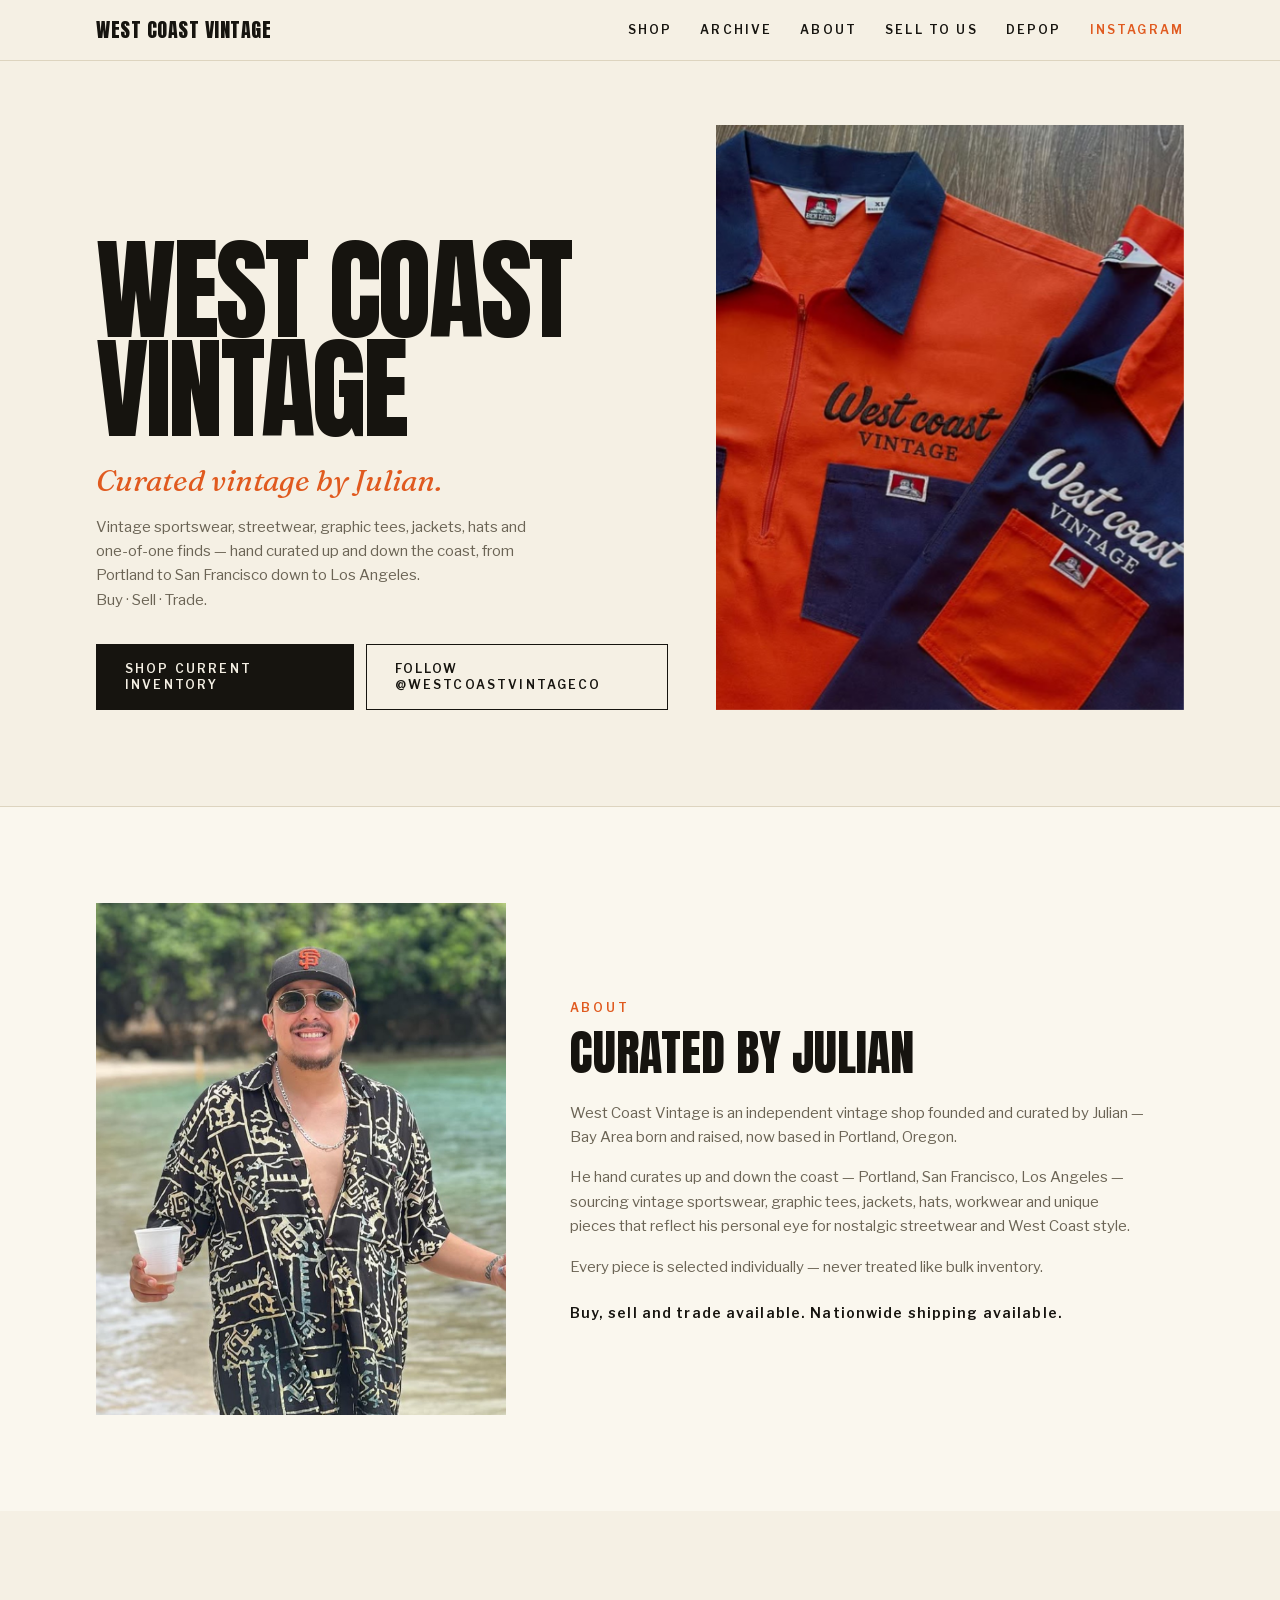
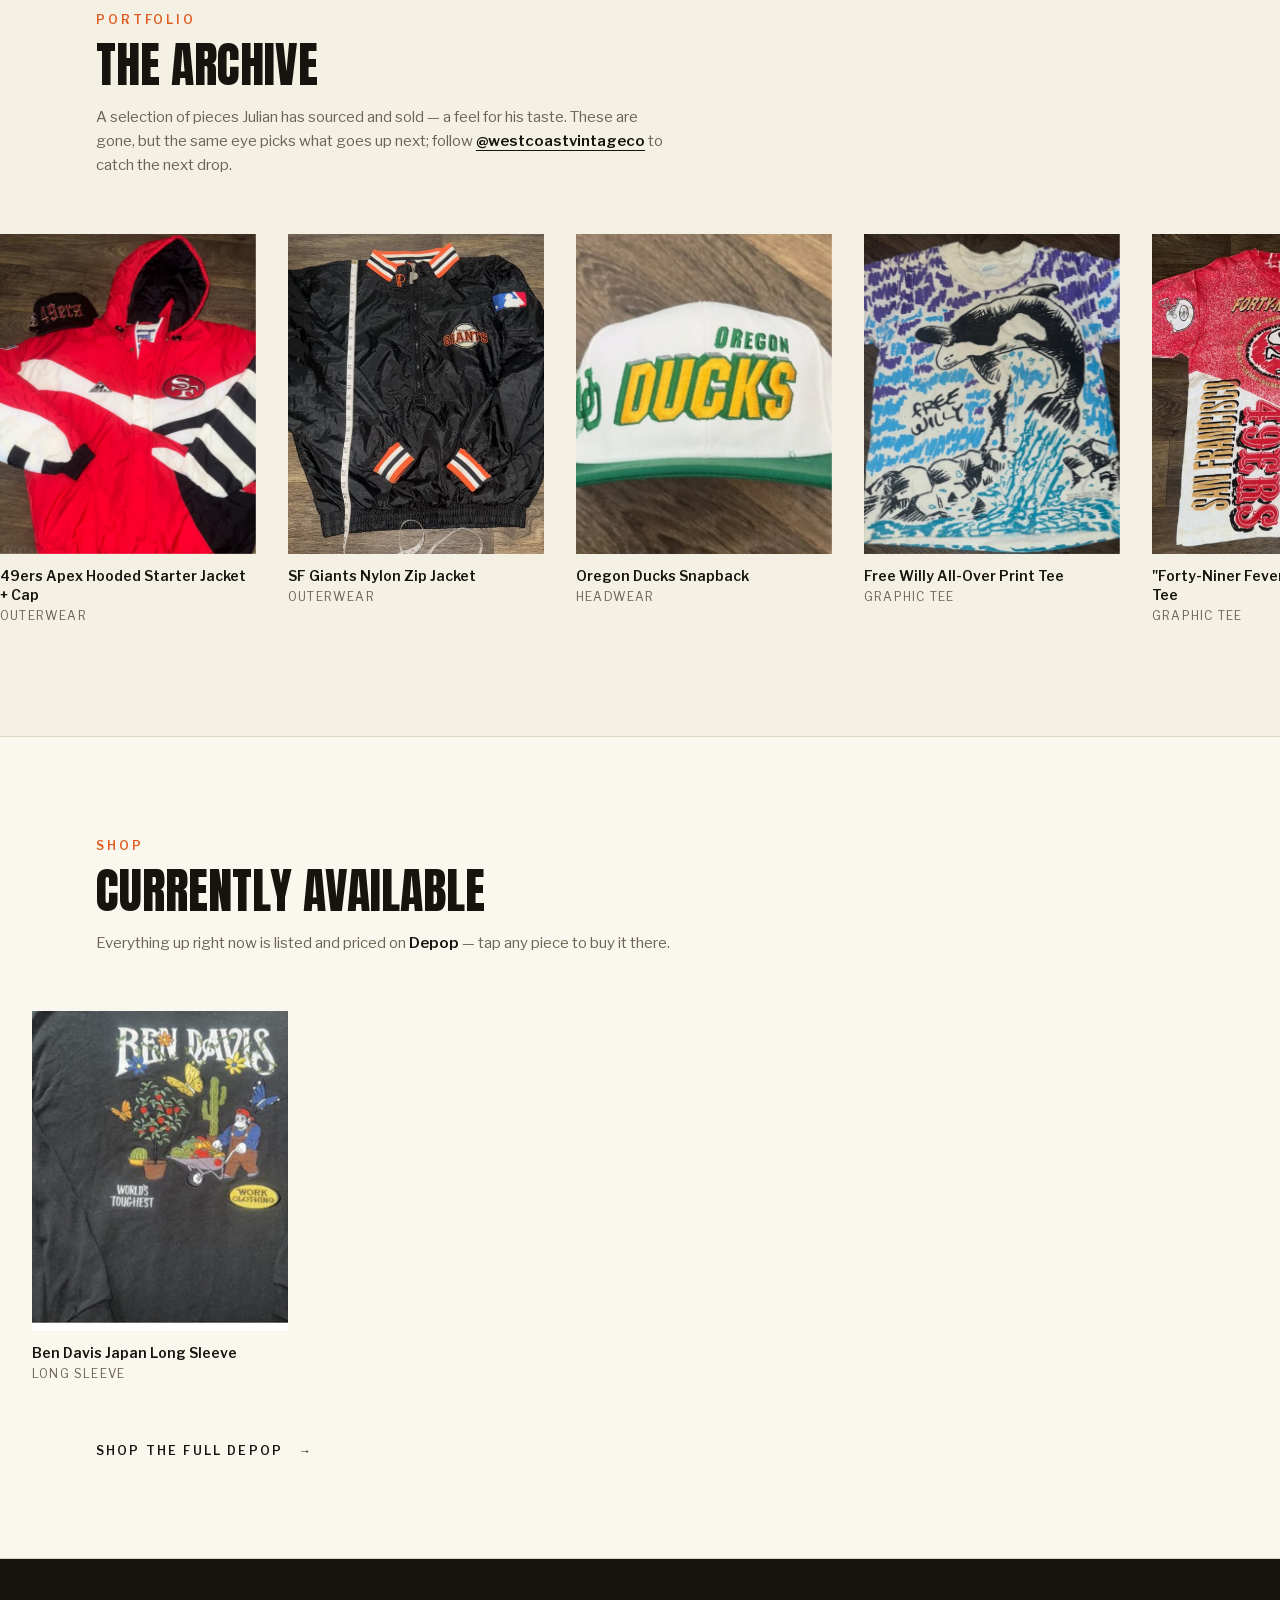
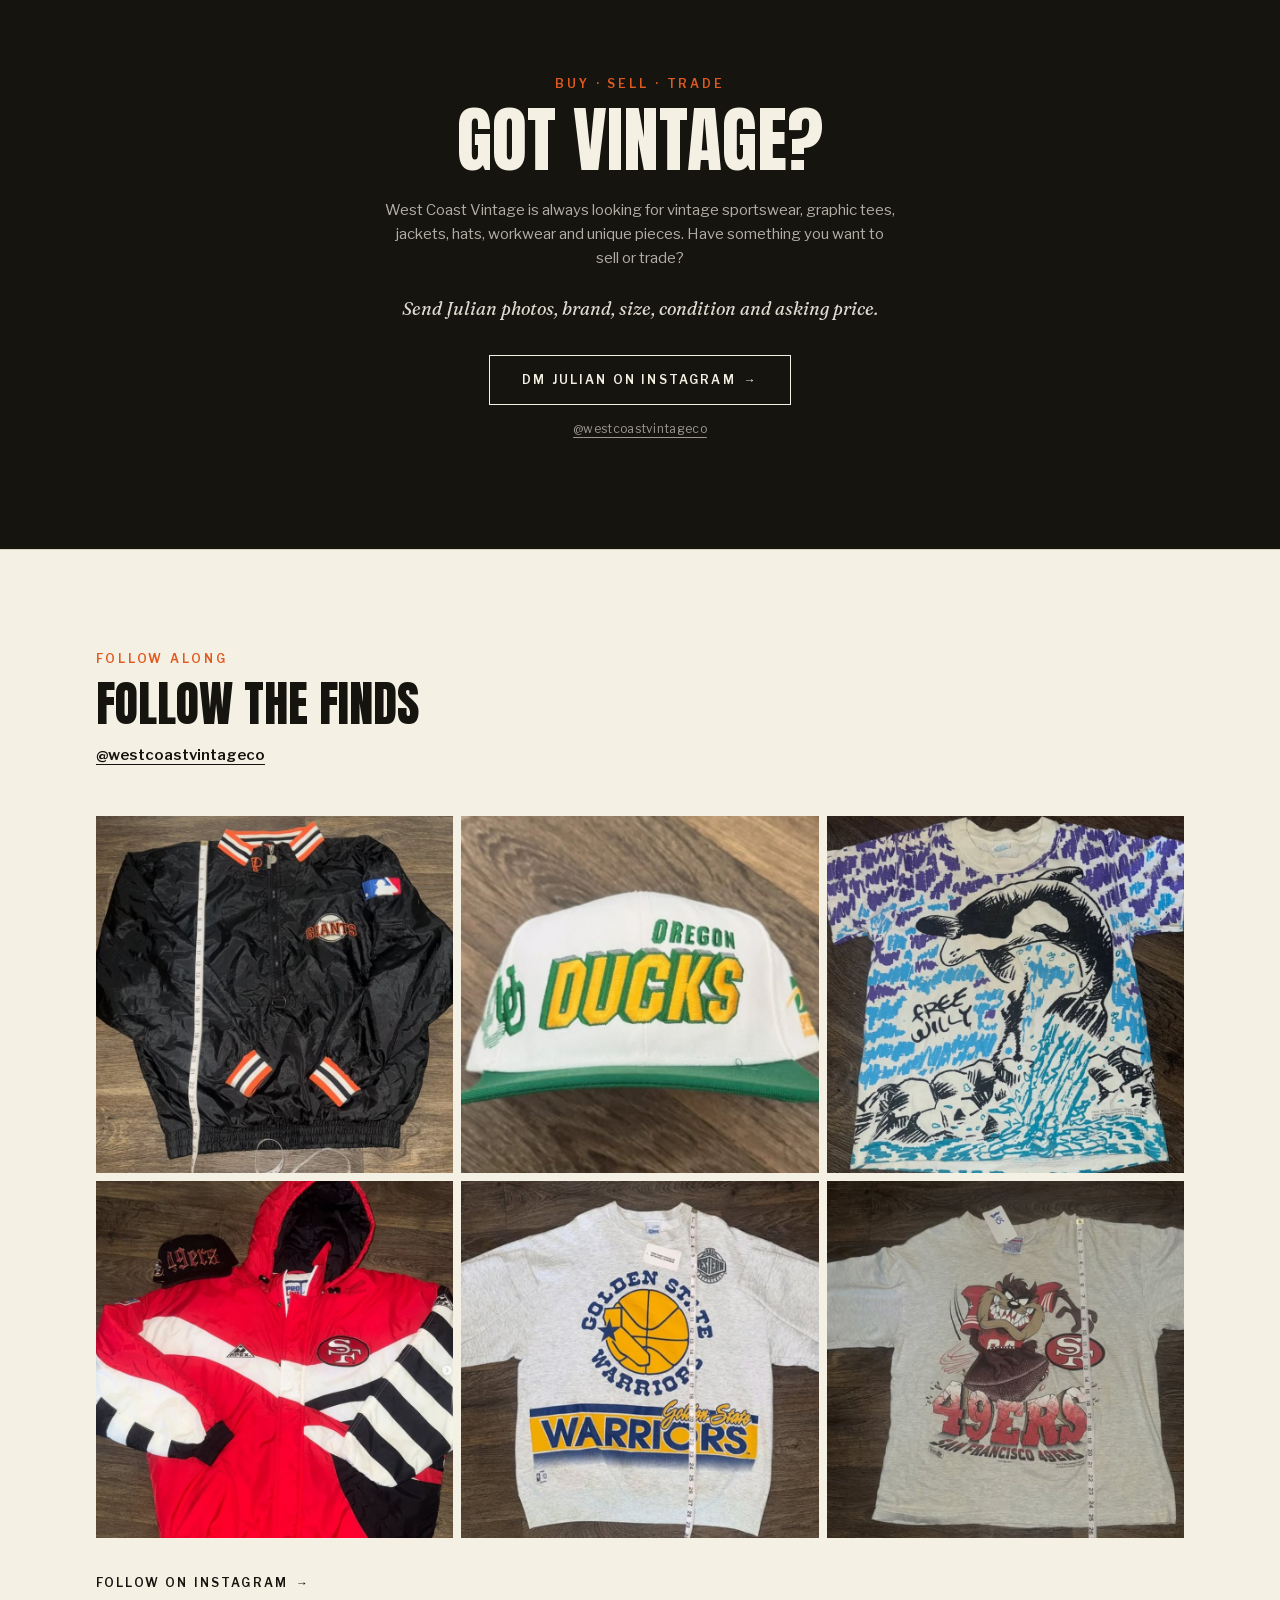
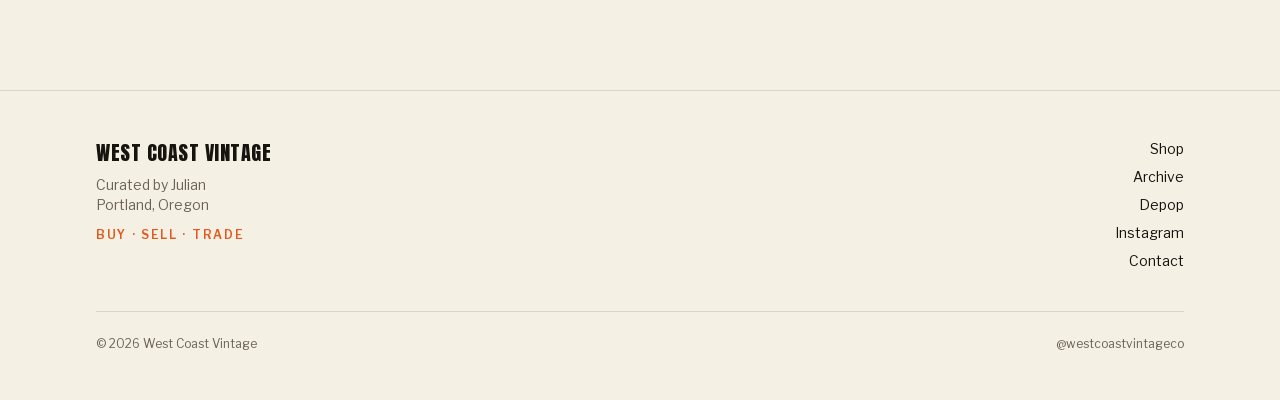
==== commit 8c7d0010: "Rebuild: Ben Davis photo live" ====
--- a/index.html
+++ b/index.html
@@ -1 +1 @@
-<!DOCTYPE html><html lang="en" class="anton_a8b17dcd-module__Xi7J6a__variable fraunces_4b03b08c-module__xUWwMa__variable libre_franklin_732746b-module__P6hmxq__variable"><head><meta charSet="utf-8"/><meta name="viewport" content="width=device-width, initial-scale=1"/><link rel="preload" href="/_next/static/media/3c7c6164b2587822-s.p.16u3vygyjnhr0.woff2" as="font" crossorigin="" type="font/woff2"/><link rel="preload" href="/_next/static/media/8a4bb24664ac8500-s.p.2_7gz-nbwppeo.woff2" as="font" crossorigin="" type="font/woff2"/><link rel="preload" href="/_next/static/media/9e9f04e3c37952ab-s.p.0pan85mumqyf3.woff2" as="font" crossorigin="" type="font/woff2"/><link rel="preload" as="image" href="/images/hero.jpg"/><link rel="stylesheet" href="/_next/static/chunks/3uczymhgwdb1i.css" data-precedence="next"/><link rel="preload" as="script" fetchPriority="low" href="/_next/static/chunks/12aruqaur5huj.js"/><script src="/_next/static/chunks/3rx7jmld6eggj.js" async=""></script><script src="/_next/static/chunks/1mkbuudhndal5.js" async=""></script><script src="/_next/static/chunks/turbopack-368fbvj10rkfx.js" async=""></script><script src="/_next/static/chunks/3fntmmi971322.js" async="" crossorigin=""></script><script src="/_next/static/chunks/2m52sbru1g_l9.js" async="" crossorigin=""></script><meta name="theme-color" content="#f5f0e4"/><title>West Coast Vintage | Curated Vintage by Julian</title><meta name="description" content="Portland-based vintage sportswear, streetwear, graphic tees, jackets and one-of-one finds curated by Julian. Buy, sell and trade with West Coast Vintage."/><meta name="keywords" content="vintage clothing,vintage sportswear,Portland vintage,vintage streetwear,West Coast Vintage"/><meta property="og:title" content="West Coast Vintage | Curated Vintage by Julian"/><meta property="og:description" content="Portland-based vintage sportswear, streetwear, graphic tees, jackets and one-of-one finds curated by Julian. Buy, sell and trade with West Coast Vintage."/><meta property="og:url" content="https://westcoastvintage.co"/><meta property="og:site_name" content="West Coast Vintage"/><meta property="og:locale" content="en_US"/><meta property="og:image" content="https://westcoastvintage.co/opengraph-image?a79d0ba14c55d466"/><meta property="og:image:type" content="image/png"/><meta property="og:image:width" content="1200"/><meta property="og:image:height" content="630"/><meta property="og:image:alt" content="West Coast Vintage — Curated Vintage by Julian"/><meta property="og:type" content="website"/><meta name="twitter:card" content="summary_large_image"/><meta name="twitter:title" content="West Coast Vintage | Curated Vintage by Julian"/><meta name="twitter:description" content="Portland-based vintage sportswear, streetwear, graphic tees, jackets and one-of-one finds curated by Julian. Buy, sell and trade with West Coast Vintage."/><meta name="twitter:image" content="https://westcoastvintage.co/opengraph-image?a79d0ba14c55d466"/><meta name="twitter:image:alt" content="West Coast Vintage — Curated Vintage by Julian"/><meta name="twitter:image:type" content="image/png"/><meta name="twitter:image:width" content="1200"/><meta name="twitter:image:height" content="630"/><link rel="icon" href="/icon.svg?icon.05m8b6nn6v7z4.svg" sizes="any" type="image/svg+xml"/><meta name="next-size-adjust" content=""/><script src="/_next/static/chunks/0cz1d0mv5g_q7.js" noModule=""></script></head><body class="bg-cream text-ink antialiased"><div hidden=""><!--$--><!--/$--></div><svg width="0" height="0" class="absolute" aria-hidden="true"><filter id="wcv-grain"><feTurbulence type="fractalNoise" baseFrequency="0.85" numOctaves="2" stitchTiles="stitch" result="noise"></feTurbulence><feColorMatrix in="noise" type="matrix" values="0 0 0 0 0  0 0 0 0 0  0 0 0 0 0  0 0 0 0.6 0"></feColorMatrix></filter></svg><a href="#main" class="sr-only focus:not-sr-only focus:fixed focus:top-4 focus:left-4 focus:z-[100] focus:bg-ink focus:px-4 focus:py-2 focus:text-xs focus:font-semibold focus:tracking-widest focus:text-cream focus:uppercase">Skip to content</a><header class="sticky top-0 z-50 border-b border-line bg-cream/95 backdrop-blur-sm"><div class="mx-auto flex max-w-6xl items-center justify-between px-5 py-4 sm:px-8"><a href="#top" class="font-display text-lg tracking-wide sm:text-xl">WEST COAST VINTAGE</a><nav class="hidden items-center gap-7 md:flex"><a href="#shop" class="text-xs font-semibold tracking-[0.18em] uppercase text-ink transition-colors hover:text-accent">Shop</a><a href="#archive" class="text-xs font-semibold tracking-[0.18em] uppercase text-ink transition-colors hover:text-accent">Archive</a><a href="#about" class="text-xs font-semibold tracking-[0.18em] uppercase text-ink transition-colors hover:text-accent">About</a><a href="#sell" class="text-xs font-semibold tracking-[0.18em] uppercase text-ink transition-colors hover:text-accent">Sell to Us</a><a href="https://www.depop.com/@Westcoastvintageco/" target="_blank" rel="noopener noreferrer" class="text-xs font-semibold tracking-[0.18em] uppercase text-ink transition-colors hover:text-accent">Depop</a><a href="https://instagram.com/westcoastvintageco" target="_blank" rel="noopener noreferrer" class="text-xs font-semibold tracking-[0.18em] uppercase text-accent transition-colors hover:text-accent-dark">Instagram</a></nav><button type="button" aria-expanded="false" aria-controls="mobile-nav" aria-label="Open menu, West Coast Vintage" class="flex h-9 w-9 flex-col items-center justify-center gap-[5px] md:hidden"><span class="h-[1.5px] w-5 bg-ink transition-transform "></span><span class="h-[1.5px] w-5 bg-ink transition-transform "></span></button></div></header><main id="main"><section id="top" class="mx-auto max-w-6xl px-5 pt-10 pb-16 sm:px-8 sm:pt-16 sm:pb-24"><div class="grid gap-10 lg:grid-cols-[1.1fr_0.9fr] lg:items-end lg:gap-12"><div><h1 class="fade-up fade-up-1 font-display text-[15vw] leading-[0.88] tracking-tight uppercase sm:text-[7.5rem] lg:text-[6rem] xl:text-[7rem]">West Coast<br/>Vintage</h1><p class="fade-up fade-up-2 font-serif text-2xl italic text-accent sm:text-3xl mt-6">Curated vintage by Julian.</p><p class="fade-up fade-up-2 mt-4 max-w-md text-[15px] leading-relaxed text-muted">Vintage sportswear, streetwear, graphic tees, jackets, hats and one-of-one finds — hand curated up and down the coast, from Portland to San Francisco down to Los Angeles.<br/>Buy · Sell · Trade.</p><div class="fade-up fade-up-3 mt-8 flex flex-col gap-3 sm:flex-row"><a href="#shop" class="inline-flex items-center justify-center border border-ink bg-ink px-7 py-4 text-xs font-semibold tracking-[0.18em] text-cream uppercase transition-colors hover:bg-accent hover:border-accent">Shop Current Inventory</a><a href="https://instagram.com/westcoastvintageco" target="_blank" rel="noopener noreferrer" class="inline-flex items-center justify-center border border-ink px-7 py-4 text-xs font-semibold tracking-[0.18em] text-ink uppercase transition-colors hover:border-accent hover:text-accent">Follow @<!-- -->westcoastvintageco</a></div></div><div class="fade-up fade-up-3 relative aspect-[4/5] w-full"><img alt="West Coast Vintage branded Ben Davis workshirts" decoding="async" data-nimg="fill" class="object-cover" style="position:absolute;height:100%;width:100%;left:0;top:0;right:0;bottom:0;color:transparent" src="/images/hero.jpg"/></div></div></section><section id="about" class="border-t border-line bg-paper"><div class="mx-auto grid max-w-6xl gap-10 px-5 py-16 sm:px-8 sm:py-24 lg:grid-cols-[0.8fr_1.2fr] lg:items-center lg:gap-16"><div class="relative order-1 mx-auto aspect-[4/5] w-full max-w-xs lg:order-none lg:max-w-none"><img alt="Julian, founder of West Coast Vintage" loading="lazy" decoding="async" data-nimg="fill" class="object-cover" style="position:absolute;height:100%;width:100%;left:0;top:0;right:0;bottom:0;color:transparent" src="/images/julian.jpg"/></div><div><span class="text-xs font-semibold tracking-[0.24em] text-accent uppercase">About</span><h2 class="mt-3 font-display text-4xl uppercase leading-[0.95] sm:text-5xl">Curated by Julian</h2><div class="mt-6 max-w-xl space-y-4 text-[15px] leading-relaxed text-muted"><p>West Coast Vintage is an independent vintage shop founded and curated by Julian — Bay Area born and raised, now based in<!-- --> <!-- -->Portland, Oregon<!-- -->.</p><p>He hand curates up and down the coast — Portland, San Francisco, Los Angeles — sourcing vintage sportswear, graphic tees, jackets, hats, workwear and unique pieces that reflect his personal eye for nostalgic streetwear and West Coast style.</p><p>Every piece is selected individually — never treated like bulk inventory.</p></div><p class="mt-6 text-sm font-semibold tracking-[0.08em] text-ink">Buy, sell and trade available. Nationwide shipping available.</p></div></div></section><section id="archive" class="py-16 sm:py-24"><div class="mx-auto max-w-6xl px-5 sm:px-8"><div class="max-w-xl"><span class="text-xs font-semibold tracking-[0.24em] text-accent uppercase">Portfolio</span><h2 class="mt-3 font-display text-4xl uppercase leading-[0.95] sm:text-5xl">The Archive</h2><p class="mt-4 text-[15px] leading-relaxed text-muted">A selection of pieces Julian has sourced and sold — a feel for his taste. These are gone, but the same eye picks what goes up next; follow<!-- --> <a href="https://instagram.com/westcoastvintageco" target="_blank" rel="noopener noreferrer" class="font-semibold text-ink underline underline-offset-4 transition-colors hover:text-accent">@<!-- -->westcoastvintageco</a> <!-- -->to catch the next drop.</p></div></div><div class="mt-10 flex gap-5 overflow-x-auto px-5 pb-4 snap-x snap-mandatory sm:mt-14 sm:gap-8 sm:px-8"><article class="w-[68vw] shrink-0 snap-start sm:w-64"><div class="relative aspect-[4/5] w-full"><img alt="49ers Apex Hooded Starter Jacket + Cap" loading="lazy" decoding="async" data-nimg="fill" class="object-cover" style="position:absolute;height:100%;width:100%;left:0;top:0;right:0;bottom:0;color:transparent" src="/images/archive/49ers-starter-jacket.jpg"/></div><div class="mt-3"><h3 class="text-sm font-semibold leading-snug">49ers Apex Hooded Starter Jacket + Cap</h3><p class="mt-1 text-xs tracking-[0.1em] text-muted uppercase">Outerwear</p></div></article><article class="w-[68vw] shrink-0 snap-start sm:w-64"><div class="relative aspect-[4/5] w-full"><img alt="SF Giants Nylon Zip Jacket" loading="lazy" decoding="async" data-nimg="fill" class="object-cover" style="position:absolute;height:100%;width:100%;left:0;top:0;right:0;bottom:0;color:transparent" src="/images/archive/giants-jacket.jpg"/></div><div class="mt-3"><h3 class="text-sm font-semibold leading-snug">SF Giants Nylon Zip Jacket</h3><p class="mt-1 text-xs tracking-[0.1em] text-muted uppercase">Outerwear</p></div></article><article class="w-[68vw] shrink-0 snap-start sm:w-64"><div class="relative aspect-[4/5] w-full"><img alt="Oregon Ducks Snapback" loading="lazy" decoding="async" data-nimg="fill" class="object-cover" style="position:absolute;height:100%;width:100%;left:0;top:0;right:0;bottom:0;color:transparent" src="/images/archive/ducks-snapback.jpg"/></div><div class="mt-3"><h3 class="text-sm font-semibold leading-snug">Oregon Ducks Snapback</h3><p class="mt-1 text-xs tracking-[0.1em] text-muted uppercase">Headwear</p></div></article><article class="w-[68vw] shrink-0 snap-start sm:w-64"><div class="relative aspect-[4/5] w-full"><img alt="Free Willy All-Over Print Tee" loading="lazy" decoding="async" data-nimg="fill" class="object-cover" style="position:absolute;height:100%;width:100%;left:0;top:0;right:0;bottom:0;color:transparent" src="/images/archive/free-willy-tee.jpg"/></div><div class="mt-3"><h3 class="text-sm font-semibold leading-snug">Free Willy All-Over Print Tee</h3><p class="mt-1 text-xs tracking-[0.1em] text-muted uppercase">Graphic Tee</p></div></article><article class="w-[68vw] shrink-0 snap-start sm:w-64"><div class="relative aspect-[4/5] w-full"><img alt="&quot;Forty-Niner Fever&quot; All-Over Print Tee" loading="lazy" decoding="async" data-nimg="fill" class="object-cover" style="position:absolute;height:100%;width:100%;left:0;top:0;right:0;bottom:0;color:transparent" src="/images/archive/49ers-fever-tee.jpg"/></div><div class="mt-3"><h3 class="text-sm font-semibold leading-snug">&quot;Forty-Niner Fever&quot; All-Over Print Tee</h3><p class="mt-1 text-xs tracking-[0.1em] text-muted uppercase">Graphic Tee</p></div></article><article class="w-[68vw] shrink-0 snap-start sm:w-64"><div class="relative aspect-[4/5] w-full"><img alt="49ers Graphic Tee" loading="lazy" decoding="async" data-nimg="fill" class="object-cover" style="position:absolute;height:100%;width:100%;left:0;top:0;right:0;bottom:0;color:transparent" src="/images/archive/49ers-black-tee.jpg"/></div><div class="mt-3"><h3 class="text-sm font-semibold leading-snug">49ers Graphic Tee</h3><p class="mt-1 text-xs tracking-[0.1em] text-muted uppercase">Graphic Tee</p></div></article><article class="w-[68vw] shrink-0 snap-start sm:w-64"><div class="relative aspect-[4/5] w-full"><img alt="49ers Taz Graphic Tee" loading="lazy" decoding="async" data-nimg="fill" class="object-cover" style="position:absolute;height:100%;width:100%;left:0;top:0;right:0;bottom:0;color:transparent" src="/images/archive/49ers-taz-tee.jpg"/></div><div class="mt-3"><h3 class="text-sm font-semibold leading-snug">49ers Taz Graphic Tee</h3><p class="mt-1 text-xs tracking-[0.1em] text-muted uppercase">Graphic Tee</p></div></article><article class="w-[68vw] shrink-0 snap-start sm:w-64"><div class="relative aspect-[4/5] w-full"><img alt="USA Basketball &quot;America&#x27;s Team&quot; Tee" loading="lazy" decoding="async" data-nimg="fill" class="object-cover" style="position:absolute;height:100%;width:100%;left:0;top:0;right:0;bottom:0;color:transparent" src="/images/archive/usa-basketball-tee.jpg"/></div><div class="mt-3"><h3 class="text-sm font-semibold leading-snug">USA Basketball &quot;America&#x27;s Team&quot; Tee</h3><p class="mt-1 text-xs tracking-[0.1em] text-muted uppercase">Graphic Tee</p></div></article><article class="w-[68vw] shrink-0 snap-start sm:w-64"><div class="relative aspect-[4/5] w-full"><img alt="SF 49ers Crewneck Sweatshirt" loading="lazy" decoding="async" data-nimg="fill" class="object-cover" style="position:absolute;height:100%;width:100%;left:0;top:0;right:0;bottom:0;color:transparent" src="/images/archive/49ers-crewneck.jpg"/></div><div class="mt-3"><h3 class="text-sm font-semibold leading-snug">SF 49ers Crewneck Sweatshirt</h3><p class="mt-1 text-xs tracking-[0.1em] text-muted uppercase">Sweatshirt</p></div></article><article class="w-[68vw] shrink-0 snap-start sm:w-64"><div class="relative aspect-[4/5] w-full"><img alt="Golden State Warriors Crewneck" loading="lazy" decoding="async" data-nimg="fill" class="object-cover" style="position:absolute;height:100%;width:100%;left:0;top:0;right:0;bottom:0;color:transparent" src="/images/archive/warriors-crewneck.jpg"/></div><div class="mt-3"><h3 class="text-sm font-semibold leading-snug">Golden State Warriors Crewneck</h3><p class="mt-1 text-xs tracking-[0.1em] text-muted uppercase">Sweatshirt</p></div></article><article class="w-[68vw] shrink-0 snap-start sm:w-64"><div class="relative aspect-[4/5] w-full"><img alt="49ers Apex Polo Shirt" loading="lazy" decoding="async" data-nimg="fill" class="object-cover" style="position:absolute;height:100%;width:100%;left:0;top:0;right:0;bottom:0;color:transparent" src="/images/archive/49ers-polo.jpg"/></div><div class="mt-3"><h3 class="text-sm font-semibold leading-snug">49ers Apex Polo Shirt</h3><p class="mt-1 text-xs tracking-[0.1em] text-muted uppercase">Sportswear</p></div></article><article class="w-[68vw] shrink-0 snap-start sm:w-64"><div class="relative aspect-[4/5] w-full"><img alt="49ers Infant Tracksuit" loading="lazy" decoding="async" data-nimg="fill" class="object-cover" style="position:absolute;height:100%;width:100%;left:0;top:0;right:0;bottom:0;color:transparent" src="/images/archive/49ers-baby-tracksuit.jpg"/></div><div class="mt-3"><h3 class="text-sm font-semibold leading-snug">49ers Infant Tracksuit</h3><p class="mt-1 text-xs tracking-[0.1em] text-muted uppercase">Kids</p></div></article><article class="w-[68vw] shrink-0 snap-start sm:w-64"><div class="relative aspect-[4/5] w-full"><img alt="Raiders Infant Tracksuit" loading="lazy" decoding="async" data-nimg="fill" class="object-cover" style="position:absolute;height:100%;width:100%;left:0;top:0;right:0;bottom:0;color:transparent" src="/images/archive/raiders-baby-tracksuit.jpg"/></div><div class="mt-3"><h3 class="text-sm font-semibold leading-snug">Raiders Infant Tracksuit</h3><p class="mt-1 text-xs tracking-[0.1em] text-muted uppercase">Kids</p></div></article></div></section><section id="shop" class="border-t border-line bg-paper py-16 sm:py-24"><div class="mx-auto max-w-6xl px-5 sm:px-8"><div class="max-w-xl"><span class="text-xs font-semibold tracking-[0.24em] text-accent uppercase">Shop</span><h2 class="mt-3 font-display text-4xl uppercase leading-[0.95] sm:text-5xl">Currently Available</h2><p class="mt-4 text-[15px] leading-relaxed text-muted">Everything up right now is listed and priced on<!-- --> <span class="font-semibold text-ink">Depop</span> — tap any piece to buy it there.</p></div></div><div class="mt-10 flex gap-5 overflow-x-auto px-5 pb-4 snap-x snap-mandatory sm:mt-14 sm:gap-8 sm:px-8"><a href="https://www.depop.com/products/wesdcoastvintageco-ben-davis-japan-long-sleeve-317c/" target="_blank" rel="noopener noreferrer" class="group block w-[68vw] shrink-0 snap-start sm:w-64"><div class="relative aspect-[4/5] w-full"><div class="relative h-full w-full overflow-hidden " style="background-color:#8c5a3c" aria-hidden="true"><div class="absolute inset-0 mix-blend-overlay" style="filter:url(#wcv-grain);opacity:0.5"></div><span class="absolute inset-0 border border-black/15"></span><span class="absolute bottom-3 left-3 text-[9px] font-semibold tracking-[0.16em] text-cream/70 uppercase">Photo coming soon</span></div></div><div class="mt-3"><h3 class="text-sm font-semibold leading-snug group-hover:text-accent">Ben Davis Japan Long Sleeve</h3><p class="mt-1 text-xs tracking-[0.1em] text-muted uppercase">Long Sleeve</p></div></a></div><div class="mx-auto mt-8 max-w-6xl px-5 sm:mt-10 sm:px-8"><a href="https://www.depop.com/@Westcoastvintageco/" target="_blank" rel="noopener noreferrer" class="inline-flex items-center gap-2 text-xs font-semibold tracking-[0.18em] uppercase text-ink transition-colors hover:text-accent">Shop the Full Depop<span aria-hidden="true" class="ml-2">→</span></a></div></section><section id="sell" class="border-t border-line bg-ink text-cream"><div class="mx-auto max-w-4xl px-5 py-16 text-center sm:px-8 sm:py-28"><span class="text-xs font-semibold tracking-[0.24em] text-accent uppercase">Buy · Sell · Trade</span><h2 class="mt-3 font-display text-5xl uppercase leading-[0.92] sm:text-7xl">Got Vintage?</h2><p class="mx-auto mt-6 max-w-lg text-[15px] leading-relaxed text-cream/70">West Coast Vintage is always looking for vintage sportswear, graphic tees, jackets, hats, workwear and unique pieces. Have something you want to sell or trade?</p><p class="mt-6 font-serif text-lg italic text-cream/90">Send Julian photos, brand, size, condition and asking price.</p><div class="mt-8"><a href="https://instagram.com/westcoastvintageco" target="_blank" rel="noopener noreferrer" class="inline-flex items-center gap-2 border border-cream px-8 py-4 text-xs font-semibold tracking-[0.18em] uppercase text-cream transition-colors hover:border-accent hover:bg-accent">DM Julian on Instagram<span aria-hidden="true">→</span></a><p class="mt-4 text-xs tracking-wide text-cream/60"><a href="https://instagram.com/westcoastvintageco" target="_blank" rel="noopener noreferrer" class="underline underline-offset-4 transition-colors hover:text-accent">@<!-- -->westcoastvintageco</a></p></div></div></section><section class="border-t border-line"><div class="mx-auto max-w-6xl px-5 py-16 sm:px-8 sm:py-24"><div class="max-w-xl"><span class="text-xs font-semibold tracking-[0.24em] text-accent uppercase">Follow Along</span><h2 class="mt-3 font-display text-4xl uppercase leading-[0.95] sm:text-5xl">Follow the Finds</h2><p class="mt-4 text-[15px] leading-relaxed text-muted"><a href="https://instagram.com/westcoastvintageco" target="_blank" rel="noopener noreferrer" class="font-semibold text-ink underline underline-offset-4 transition-colors hover:text-accent">@<!-- -->westcoastvintageco</a></p></div><div class="mt-8 grid grid-cols-3 gap-1.5 sm:mt-12 sm:gap-2"><a href="https://instagram.com/westcoastvintageco" target="_blank" rel="noopener noreferrer" class="group relative block aspect-square w-full overflow-hidden"><img alt="SF Giants nylon zip jacket" loading="lazy" decoding="async" data-nimg="fill" class="object-cover" style="position:absolute;height:100%;width:100%;left:0;top:0;right:0;bottom:0;color:transparent" src="/images/instagram/1.jpg"/><span class="absolute inset-0 bg-ink/0 transition-colors group-hover:bg-ink/20"></span></a><a href="https://instagram.com/westcoastvintageco" target="_blank" rel="noopener noreferrer" class="group relative block aspect-square w-full overflow-hidden"><img alt="Oregon Ducks snapback" loading="lazy" decoding="async" data-nimg="fill" class="object-cover" style="position:absolute;height:100%;width:100%;left:0;top:0;right:0;bottom:0;color:transparent" src="/images/instagram/2.jpg"/><span class="absolute inset-0 bg-ink/0 transition-colors group-hover:bg-ink/20"></span></a><a href="https://instagram.com/westcoastvintageco" target="_blank" rel="noopener noreferrer" class="group relative block aspect-square w-full overflow-hidden"><img alt="Free Willy all-over print tee" loading="lazy" decoding="async" data-nimg="fill" class="object-cover" style="position:absolute;height:100%;width:100%;left:0;top:0;right:0;bottom:0;color:transparent" src="/images/instagram/3.jpg"/><span class="absolute inset-0 bg-ink/0 transition-colors group-hover:bg-ink/20"></span></a><a href="https://instagram.com/westcoastvintageco" target="_blank" rel="noopener noreferrer" class="group relative block aspect-square w-full overflow-hidden"><img alt="49ers Apex hooded starter jacket and cap" loading="lazy" decoding="async" data-nimg="fill" class="object-cover" style="position:absolute;height:100%;width:100%;left:0;top:0;right:0;bottom:0;color:transparent" src="/images/instagram/4.jpg"/><span class="absolute inset-0 bg-ink/0 transition-colors group-hover:bg-ink/20"></span></a><a href="https://instagram.com/westcoastvintageco" target="_blank" rel="noopener noreferrer" class="group relative block aspect-square w-full overflow-hidden"><img alt="Golden State Warriors crewneck" loading="lazy" decoding="async" data-nimg="fill" class="object-cover" style="position:absolute;height:100%;width:100%;left:0;top:0;right:0;bottom:0;color:transparent" src="/images/instagram/5.jpg"/><span class="absolute inset-0 bg-ink/0 transition-colors group-hover:bg-ink/20"></span></a><a href="https://instagram.com/westcoastvintageco" target="_blank" rel="noopener noreferrer" class="group relative block aspect-square w-full overflow-hidden"><img alt="49ers Taz graphic tee" loading="lazy" decoding="async" data-nimg="fill" class="object-cover" style="position:absolute;height:100%;width:100%;left:0;top:0;right:0;bottom:0;color:transparent" src="/images/instagram/6.jpg"/><span class="absolute inset-0 bg-ink/0 transition-colors group-hover:bg-ink/20"></span></a></div><div class="mt-8"><a href="https://instagram.com/westcoastvintageco" target="_blank" rel="noopener noreferrer" class="inline-flex items-center gap-2 text-xs font-semibold tracking-[0.18em] uppercase text-ink transition-colors hover:text-accent">Follow on Instagram<span aria-hidden="true">→</span></a></div></div></section></main><footer class="border-t border-line"><div class="mx-auto max-w-6xl px-5 py-12 sm:px-8"><div class="flex flex-col gap-10 sm:flex-row sm:justify-between"><div><p class="font-display text-xl uppercase tracking-wide">West Coast Vintage</p><p class="mt-2 text-sm text-muted">Curated by Julian</p><p class="text-sm text-muted">Portland, Oregon</p><p class="mt-3 text-xs font-semibold tracking-[0.14em] text-accent uppercase">Buy · Sell · Trade</p></div><nav class="flex flex-col gap-2 text-sm sm:items-end"><a href="#shop" class="hover:text-accent">Shop</a><a href="#archive" class="hover:text-accent">Archive</a><a href="https://www.depop.com/@Westcoastvintageco/" target="_blank" rel="noopener noreferrer" class="hover:text-accent">Depop</a><a href="https://instagram.com/westcoastvintageco" target="_blank" rel="noopener noreferrer" class="hover:text-accent">Instagram</a><a href="#sell" class="hover:text-accent">Contact</a></nav></div><div class="mt-10 flex flex-col gap-2 border-t border-line pt-6 text-xs text-muted sm:flex-row sm:justify-between"><span>© <!-- -->2026<!-- --> West Coast Vintage</span><a href="https://instagram.com/westcoastvintageco" target="_blank" rel="noopener noreferrer" class="transition-colors hover:text-accent">@<!-- -->westcoastvintageco</a></div></div></footer><!--$--><!--/$--><script src="/_next/static/chunks/12aruqaur5huj.js" id="_R_" async=""></script><script>(self.__next_f=self.__next_f||[]).push([0])</script><script>self.__next_f.push([1,"1:\"$Sreact.fragment\"\n2:I[39756,[\"/_next/static/chunks/3fntmmi971322.js\"],\"default\"]\n3:I[37457,[\"/_next/static/chunks/3fntmmi971322.js\"],\"default\"]\n4:I[36852,[\"/_next/static/chunks/2m52sbru1g_l9.js\"],\"default\"]\nf:I[68027,[],\"default\",1]\n:HL[\"/_next/static/chunks/3uczymhgwdb1i.css\",\"style\"]\n:HL[\"/_next/static/media/3c7c6164b2587822-s.p.16u3vygyjnhr0.woff2\",\"font\",{\"crossOrigin\":\"\",\"type\":\"font/woff2\"}]\n:HL[\"/_next/static/media/8a4bb24664ac8500-s.p.2_7gz-nbwppeo.woff2\",\"font\",{\"crossOrigin\":\"\",\"type\":\"font/woff2\"}]\n:HL[\"/_next/static/media/9e9f04e3c37952ab-s.p.0pan85mumqyf3.woff2\",\"font\",{\"crossOrigin\":\"\",\"type\":\"font/woff2\"}]\n0:{\"P\":null,\"c\":[\"\",\"\"],\"q\":\"\",\"i\":false,\"f\":[[[\"\",{\"children\":[\"__PAGE__\",{},\"$undefined\",\"$undefined\",4608]},\"$undefined\",\"$undefined\",4624],[[\"$\",\"$1\",\"c\",{\"children\":[[[\"$\",\"link\",\"0\",{\"rel\":\"stylesheet\",\"href\":\"/_next/static/chunks/3uczymhgwdb1i.css\",\"precedence\":\"next\",\"crossOrigin\":\"$undefined\",\"nonce\":\"$undefined\"}]],[\"$\",\"html\",null,{\"lang\":\"en\",\"className\":\"anton_a8b17dcd-module__Xi7J6a__variable fraunces_4b03b08c-module__xUWwMa__variable libre_franklin_732746b-module__P6hmxq__variable\",\"children\":[\"$\",\"body\",null,{\"className\":\"bg-cream text-ink antialiased\",\"children\":[\"$\",\"$L2\",null,{\"parallelRouterKey\":\"children\",\"error\":\"$undefined\",\"errorStyles\":\"$undefined\",\"errorScripts\":\"$undefined\",\"template\":[\"$\",\"$L3\",null,{}],\"templateStyles\":\"$undefined\",\"templateScripts\":\"$undefined\",\"notFound\":[[[\"$\",\"title\",null,{\"children\":\"404: This page could not be found.\"}],[\"$\",\"div\",null,{\"style\":{\"fontFamily\":\"system-ui,\\\"Segoe UI\\\",Roboto,Helvetica,Arial,sans-serif,\\\"Apple Color Emoji\\\",\\\"Segoe UI Emoji\\\"\",\"height\":\"100vh\",\"textAlign\":\"center\",\"display\":\"flex\",\"flexDirection\":\"column\",\"alignItems\":\"center\",\"justifyContent\":\"center\"},\"children\":[\"$\",\"div\",null,{\"children\":[[\"$\",\"style\",null,{\"dangerouslySetInnerHTML\":{\"__html\":\"body{color:#000;background:#fff;margin:0}.next-error-h1{border-right:1px solid rgba(0,0,0,.3)}@media (prefers-color-scheme:dark){body{color:#fff;background:#000}.next-error-h1{border-right:1px solid rgba(255,255,255,.3)}}\"}}],[\"$\",\"h1\",null,{\"className\":\"next-error-h1\",\"style\":{\"display\":\"inline-block\",\"margin\":\"0 20px 0 0\",\"padding\":\"0 23px 0 0\",\"fontSize\":24,\"fontWeight\":500,\"verticalAlign\":\"top\",\"lineHeight\":\"49px\"},\"children\":404}],[\"$\",\"div\",null,{\"style\":{\"display\":\"inline-block\"},\"children\":[\"$\",\"h2\",null,{\"style\":{\"fontSize\":14,\"fontWeight\":400,\"lineHeight\":\"49px\",\"margin\":0},\"children\":\"This page could not be found.\"}]}]]}]}]],[]],\"forbidden\":\"$undefined\",\"unauthorized\":\"$undefined\"}]}]}]]}],{\"children\":[[\"$\",\"$1\",\"c\",{\"children\":[[[\"$\",\"svg\",null,{\"width\":\"0\",\"height\":\"0\",\"className\":\"absolute\",\"aria-hidden\":\"true\",\"children\":[\"$\",\"filter\",null,{\"id\":\"wcv-grain\",\"children\":[[\"$\",\"feTurbulence\",null,{\"type\":\"fractalNoise\",\"baseFrequency\":\"0.85\",\"numOctaves\":2,\"stitchTiles\":\"stitch\",\"result\":\"noise\"}],[\"$\",\"feColorMatrix\",null,{\"in\":\"noise\",\"type\":\"matrix\",\"values\":\"0 0 0 0 0  0 0 0 0 0  0 0 0 0 0  0 0 0 0.6 0\"}]]}]}],[\"$\",\"a\",null,{\"href\":\"#main\",\"className\":\"sr-only focus:not-sr-only focus:fixed focus:top-4 focus:left-4 focus:z-[100] focus:bg-ink focus:px-4 focus:py-2 focus:text-xs focus:font-semibold focus:tracking-widest focus:text-cream focus:uppercase\",\"children\":\"Skip to content\"}],[\"$\",\"$L4\",null,{}],[\"$\",\"main\",null,{\"id\":\"main\",\"children\":[[\"$\",\"section\",null,{\"id\":\"top\",\"className\":\"mx-auto max-w-6xl px-5 pt-10 pb-16 sm:px-8 sm:pt-16 sm:pb-24\",\"children\":[\"$\",\"div\",null,{\"className\":\"grid gap-10 lg:grid-cols-[1.1fr_0.9fr] lg:items-end lg:gap-12\",\"children\":[[\"$\",\"div\",null,{\"children\":[[\"$\",\"h1\",null,{\"className\":\"fade-up fade-up-1 font-display text-[15vw] leading-[0.88] tracking-tight uppercase sm:text-[7.5rem] lg:text-[6rem] xl:text-[7rem]\",\"children\":[\"West Coast\",[\"$\",\"br\",null,{}],\"Vintage\"]}],[\"$\",\"p\",null,{\"className\":\"fade-up fade-up-2 font-serif text-2xl italic text-accent sm:text-3xl mt-6\",\"children\":\"Curated vintage by Julian.\"}],[\"$\",\"p\",null,{\"className\":\"fade-up fade-up-2 mt-4 max-w-md text-[15px] leading-relaxed text-muted\",\"children\":[\"Vintage sportswear, streetwear, graphic tees, jackets, hats and one-of-one finds — hand curated up and down the coast, from Portland to San Francisco down to Los Angeles.\",[\"$\",\"br\",null,{}],\"Buy · Sell · Trade.\"]}],[\"$\",\"div\",null,{\"className\":\"fade-up fade-up-3 mt-8 flex flex-col gap-3 sm:flex-row\",\"children\":[[\"$\",\"a\",null,{\"href\":\"#shop\",\"className\":\"inline-flex items-center justify-center border border-ink bg-ink px-7 py-4 text-xs font-semibold tracking-[0.18em] text-cream uppercase transition-colors hover:bg-accent hover:border-accent\",\"children\":\"Shop Current Inventory\"}],[\"$\",\"a\",null,{\"href\":\"https://instagram.com/westcoastvintageco\",\"target\":\"_blank\",\"rel\":\"noopener noreferrer\",\"className\":\"inline-flex items-center justify-center border border-ink px-7 py-4 text-xs font-semibold tracking-[0.18em] text-ink uppercase transition-colors hover:border-accent hover:text-accent\",\"children\":[\"Follow @\",\"westcoastvintageco\"]}]]}]]}],\"$L5\"]}]}],\"$L6\",\"$L7\",\"$L8\",\"$L9\",\"$La\"]}],\"$Lb\"],[\"$Lc\"],\"$Ld\"]}],{},null,false,null]},null,false,null],\"$Le\",false]],\"m\":\"$undefined\",\"G\":[\"$f\",[\"$L10\"]],\"S\":true,\"h\":null,\"r\":\"$undefined\",\"s\":\"$undefined\",\"a\":\"$undefined\",\"l\":\"$undefined\",\"p\":\"$undefined\",\"d\":\"$undefined\",\"b\":\"ErVVPMtx9a_5Xf2YcQ0uq\"}\n11:I[5500,[\"/_next/static/chunks/2m52sbru1g_l9.js\"],\"Image\"]\n1c:I[97367,[\"/_next/static/chunks/3fntmmi971322.js\"],\"OutletBoundary\"]\n1d:\"$Sreact.suspense\"\n1f:I[97367,[\"/_next/static/chunks/3fntmmi971322.js\"],\"ViewportBoundary\"]\n21:I[97367,[\"/_next/static/chunks/3fntmmi971322.js\"],\"MetadataBoundary\"]\n5:[\"$\",\"div\",null,{\"className\":\"fade-up fade-up-3 relative aspect-[4/5] w-full\",\"children\":[\"$\",\"$L11\",null,{\"src\":\"/images/hero.jpg\",\"alt\":\"West Coast Vintage branded Ben Davis workshirts\",\"fill\":true,\"priority\":true,\"sizes\":\"(min-width: 1024px) 45vw, 100vw\",\"className\":\"object-cover\"}]}]\n6:[\"$\",\"section\",null,{\"id\":\"about\",\"className\":\"border-t border-line bg-paper\",\"children\":[\"$\",\"div\",null,{\"className\":\"mx-auto grid max-w-6xl gap-10 px-5 py-16 sm:px-8 sm:py-24 lg:grid-cols-[0.8fr_1.2fr] lg:items-center lg:gap-16\",\"children\":[[\"$\",\"div\",null,{\"className\":\"relative order-1 mx-auto aspect-[4/5] w-full max-w-xs lg:order-none lg:max-w-none\",\"children\":[\"$\",\"$L11\",null,{\"src\":\"/images/julian.jpg\",\"alt\":\"Julian, founder of West Coast Vintage\",\"fill\":true,\"priority\":false,\"sizes\":\"(min-width: 1024px) 25vw, (min-width: 640px) 50vw, 100vw\",\"className\":\"object-cover\"}]}],[\"$\",\"div\",null,{\"children\":[[\"$\",\"span\",null,{\"className\":\"text-xs font-semibold tracking-[0.24em] text-accent uppercase\",\"children\":\"About\"}],[\"$\",\"h2\",null,{\"className\":\"mt-3 font-display text-4xl uppercase leading-[0.95] sm:text-5xl\",\"children\":\"Curated by Julian\"}],[\"$\",\"div\",null,{\"className\":\"mt-6 max-w-xl space-y-4 text-[15px] leading-relaxed text-muted\",\"children\":[[\"$\",\"p\",null,{\"children\":[\"West Coast Vintage is an independent vintage shop founded and curated by Julian — Bay Area born and raised, now based in\",\" \",\"Portland, Oregon\",\".\"]}],[\"$\",\"p\",null,{\"children\":\"He hand curates up and down the coast — Portland, San Francisco, Los Angeles — sourcing vintage sportswear, graphic tees, jackets, hats, workwear and unique pieces that reflect his personal eye for nostalgic streetwear and West Coast style.\"}],[\"$\",\"p\",null,{\"children\":\"Every piece is selected individually — never treated like bulk inventory.\"}]]}],[\"$\",\"p\",null,{\"className\":\"mt-6 text-sm font-semibold tracking-[0.08em] text-ink\",\"children\":\"Buy, sell and trade available. Nationwide shipping available.\"}]]}]]}]}]\n7:[\"$\",\"section\",null,{\"id\":\"archive\",\"className\":\"py-16 sm:py-24\",\"children\":[[\"$\",\"div\",null,{\"className\":\"mx-auto max-w-6xl px-5 sm:px-8\",\"children\":[\"$\",\"div\",null,{\"className\":\"max-w-xl\",\"children\":[[\"$\",\"span\",null,{\"className\":\"text-xs font-semibold tracking-[0.24em] text-accent uppercase\",\"children\":\"Portfolio\"}],[\"$\",\"h2\",null,{\"className\":\"mt-3 font-display text-4xl uppercase leading-[0.95] sm:text-5xl\",\"children\":\"The Archive\"}],[\"$\",\"p\",null,{\"className\":\"mt-4 text-[15px] leading-relaxed text-muted\",\"children\":[\"A selection of pieces Julian has sourced and sold — a feel for his taste. These are gone, but the same eye picks what goes up next; follow\",\" \",[\"$\",\"a\",null,{\"href\":\"https://instagram.com/westcoastvintageco\",\"target\":\"_blank\",\"rel\":\"noopener noreferrer\",\"className\":\"font-semibold text-ink underline underline-offset-4 transition-colors hover:text-accent\",\"children\":[\"@\",\"westcoastvintageco\"]}],\" \",\"to catch the next drop.\"]}]]}]}],[\"$\",\"div\",null,{\"className\":\"mt-10 flex gap-5 overflow-x-auto px-5 pb-4 snap-x snap-mandatory sm:mt-14 sm:gap-8 sm:px-8\",\"children\":[[\"$\",\"article\",\"archive-1\",{\"className\":\"w-[68vw] shrink-0 snap-start sm:w-64\",\"children\":[[\"$\",\"div\",null,{\"className\":\"relative aspect-[4/5] w-full\",\"children\":[\"$\",\"$L11\",null,{\"src\":\"/images/archive/49ers-starter-jacket.jpg\",\"alt\":\"49ers Apex Hooded Starter Jacket + Cap\",\"fill\":true,\"priority\":false,\"sizes\":\"(min-width: 1024px) 25vw, (min-width: 640px) 50vw, 100vw\",\"className\":\"object-cover\"}]}],[\"$\",\"div\",null,{\"className\":\"mt-3\",\"children\":[[\"$\",\"h3\",null,{\"className\":\"text-sm font-semibold leading-snug\",\"children\":\"49ers Apex Hooded Starter Jacket + Cap\"}],[\"$\",\"p\",null,{\"className\":\"mt-1 text-xs tracking-[0.1em] text-muted uppercase\",\"children\":\"Outerwear\"}]]}]]}],[\"$\",\"article\",\"archive-2\",{\"className\":\"w-[68vw] shrink-0 snap-start sm:w-64\",\"children\":[[\"$\",\"div\",null,{\"className\":\"relative aspect-[4/5] w-full\",\"children\":[\"$\",\"$L11\",null,{\"src\":\"/images/archive/giants-jacket.jpg\",\"alt\":\"SF Giants Nylon Zip Jacket\",\"fill\":true,\"priority\":false,\"sizes\":\"(min-width: 1024px) 25vw, (min-width: 640px) 50vw, 100vw\",\"className\":\"object-cover\"}]}],[\"$\",\"div\",null,{\"className\":\"mt-3\",\"children\":[[\"$\",\"h3\",null,{\"className\":\"text-sm font-semibold leading-snug\",\"children\":\"SF Giants Nylon Zip Jacket\"}],[\"$\",\"p\",null,{\"className\":\"mt-1 text-xs tracking-[0.1em] text-muted uppercase\",\"children\":\"Outerwear\"}]]}]]}],[\"$\",\"article\",\"archive-3\",{\"className\":\"w-[68vw] shrink-0 snap-start sm:w-64\",\"children\":[[\"$\",\"div\",null,{\"className\":\"relative aspect-[4/5] w-full\",\"children\":[\"$\",\"$L11\",null,{\"src\":\"/images/archive/ducks-snapback.jpg\",\"alt\":\"Oregon Ducks Snapback\",\"fill\":true,\"priority\":false,\"sizes\":\"(min-width: 1024px) 25vw, (min-width: 640px) 50vw, 100vw\",\"className\":\"object-cover\"}]}],[\"$\",\"div\",null,{\"className\":\"mt-3\",\"children\":[[\"$\",\"h3\",null,{\"className\":\"text-sm font-semibold leading-snug\",\"children\":\"Oregon Ducks Snapback\"}],[\"$\",\"p\",null,{\"className\":\"mt-1 text-xs tracking-[0.1em] text-muted uppercase\",\"children\":\"Headwear\"}]]}]]}],[\"$\",\"article\",\"archive-4\",{\"className\":\"w-[68vw] shrink-0 snap-start sm:w-64\",\"children\":[[\"$\",\"div\",null,{\"className\":\"relative aspect-[4/5] w-full\",\"children\":[\"$\",\"$L11\",null,{\"src\":\"/images/archive/free-willy-tee.jpg\",\"alt\":\"Free Willy All-Over Print Tee\",\"fill\":true,\"priority\":false,\"sizes\":\"(min-width: 1024px) 25vw, (min-width: 640px) 50vw, 100vw\",\"className\":\"object-cover\"}]}],[\"$\",\"div\",null,{\"className\":\"mt-3\",\"children\":[[\"$\",\"h3\",null,{\"className\":\"text-sm font-semibold leading-snug\",\"children\":\"Free Willy All-Over Print Tee\"}],[\"$\",\"p\",null,{\"className\":\"mt-1 text-xs tracking-[0.1em] text-muted uppercase\",\"children\":\"Graphic Tee\"}]]}]]}],[\"$\",\"article\",\"archive-5\",{\"className\":\"w-[68vw] shrink-0 snap-start sm:w-64\",\"children\":[[\"$\",\"div\",null,{\"className\":\"relative aspect-[4/5] w-full\",\"children\":[\"$\",\"$L11\",null,{\"src\":\"/images/archive/49ers-fever-tee.jpg\",\"alt\":\"\\\"Forty-Niner Fever\\\" All-Over Print Tee\",\"fill\":true,\"priority\":false,\"sizes\":\"(min-width: 1024px) 25vw, (min-width: 640px) 50vw, 100vw\",\"className\":\"object-cover\"}]}],[\"$\",\"div\",null,{\"className\":\"mt-3\",\"children\":[[\"$\",\"h3\",null,{\"className\":\"text-sm font-semibold leading-snug\",\"children\":\"\\\"Forty-Niner Fever\\\" All-Over Print Tee\"}],\"$L12\"]}]]}],\"$L13\",\"$L14\",\"$L15\",\"$L16\",\"$L17\",\"$L18\",\"$L19\",\"$L1a\"]}]]}]\n8:[\"$\",\"section\",null,{\"id\":\"shop\",\"className\":\"border-t border-line bg-paper py-16 sm:py-24\",\"children\":[[\"$\",\"div\",null,{\"className\":\"mx-auto max-w-6xl px-5 sm:px-8\",\"children\":[\"$\",\"div\",null,{\"className\":\"max-w-xl\",\"children\":[[\"$\",\"span\",null,{\"className\":\"text-xs font-semibold tracking-[0.24em] text-accent uppercase\",\"children\":\"Shop\"}],[\"$\",\"h2\",null,{\"className\":\"mt-3 font-display text-4xl uppercase leading-[0.95] sm:text-5xl\",\"children\":\"Currently Available\"}],[\"$\",\"p\",null,{\"className\":\"mt-4 text-[15px] leading-relaxed text-muted\",\"children\":[\"Everything up right now is listed and priced on\",\" \",[\"$\",\"span\",null,{\"className\":\"font-semibold text-ink\",\"children\":\"Depop\"}],\" — tap any piece to buy it there.\"]}]]}]}],[\"$\",\"div\",null,{\"className\":\"mt-10 flex gap-5 overflow-x-auto px-5 pb-4 snap-x snap-mandatory sm:mt-14 sm:gap-8 sm:px-8\",\"children\":[[\"$\",\"a\",\"current-1\",{\"href\":\"https://www.depop.com/products/wesdcoastvintageco-ben-davis-japan-long-sleeve-317c/\",\"target\":\"_blank\",\"rel\":\"noopener noreferrer\",\"className\":\"group block w-[68vw] shrink-0 snap-start sm:w-64\",\"children\":[[\"$\",\"div\",null,{\"className\":\"relative aspect-[4/5] w-full\",\"children\":[\"$\",\"div\",null,{\"className\":\"relative h-full w-full overflow-hidden \",\"style\":{\"backgroundColor\":\"#8c5a3c\"},\"aria-hidden\":\"true\",\"children\":[[\"$\",\"div\",null,{\"className\":\"absolute inset-0 mix-blend-overlay\",\"style\":{\"filter\":\"url(#wcv-grain)\",\"opacity\":0.5}}],[\"$\",\"span\",null,{\"className\":\"absolute inset-0 border border-black/15\"}],[\"$\",\"span\",null,{\"className\":\"absolute bottom-3 left-3 text-[9px] font-semibold tracking-[0.16em] text-cream/70 uppercase\",\"children\":\"Photo coming soon\"}]]}]}],[\"$\",\"div\",null,{\"className\":\"mt-3\",\"children\":[[\"$\",\"h3\",null,{\"className\":\"text-sm font-semibold leading-snug group-hover:text-accent\",\"children\":\"Ben Davis Japan Long Sleeve\"}],[\"$\",\"p\",null,{\"className\":\"mt-1 text-xs tracking-[0.1em] text-muted uppercase\",\"children\":\"Long Sleeve\"}]]}]]}]]}],[\"$\",\"div\",null,{\"className\":\"mx-auto mt-8 max-w-6xl px-5 sm:mt-10 sm:px-8\",\"children\":[\"$\",\"a\",null,{\"href\":\"https://www.depop.com/@Westcoastvintageco/\",\"target\":\"_blank\",\"rel\":\"noopener noreferrer\",\"className\":\"inline-flex items-center gap-2 text-xs font-semibold tracking-[0.18em] uppercase text-ink transition-colors hover:text-accent\",\"children\":[\"Shop the Full Depop\",[\"$\",\"span\",null,{\"aria-hidden\":\"true\",\"className\":\"ml-2\",\"children\":\"→\"}]]}]}]]}]\n9:[\"$\",\"section\",null,{\"id\":\"sell\",\"className\":\"border-t border-line bg-ink text-cream\",\"children\":[\"$\",\"div\",null,{\"className\":\"mx-auto max-w-4xl px-5 py-16 text-center sm:px-8 sm:py-28\",\"children\":[[\"$\",\"span\",null,{\"className\":\"text-xs font-semibold tracking-[0.24em] text-accent uppercase\",\"children\":\"Buy · Sell · Trade\"}],[\"$\",\"h2\",null,{\"className\":\"mt-3 font-display text-5xl uppercase leading-[0.92] sm:text-7xl\",\"children\":\"Got Vintage?\"}],[\"$\",\"p\",null,{\"className\":\"mx-auto mt-6 max-w-lg text-[15px] leading-relaxed text-cream/70\",\"children\":\"West Coast Vintage is always looking for vintage sportswear, graphic tees, jackets, hats, workwear and unique pieces. Have something you want to sell or trade?\"}],[\"$\",\"p\",null,{\"className\":\"mt-6 font-serif text-lg italic text-cream/90\",\"children\":\"Send Julian photos, brand, size, condition and asking price.\"}],[\"$\",\"div\",null,{\"className\":\"mt-8\",\"children\":[[\"$\",\"a\",null,{\"href\":\"https://instagram.com/westcoastvintageco\",\"target\":\"_blank\",\"rel\":\"noopener noreferrer\",\"className\":\"inline-flex items-center gap-2 border border-cream px-8 py-4 text-xs font-semibold tracking-[0.18em] uppercase text-cream transition-colors hover:border-accent hover:bg-accent\",\"children\":[\"DM Julian on Instagram\",[\"$\",\"span\",null,{\"aria-hidden\":\"true\",\"children\":\"→\"}]]}],[\"$\",\"p\",null,{\"className\":\"mt-4 text-xs tracking-wide text-cream/60\",\"children\":[\"$\",\"a\",null,{\"href\":\"https://instagram.com/westcoastvintageco\",\"target\":\"_blank\",\"rel\":\"noopener noreferrer\",\"className\":\"underline underline-offset-4 transition-colors hover:text-accent\",\"children\":[\"@\",\"westcoastvintageco\"]}]}]]}]]}]}]\na:[\"$\",\"section\",null,{\"className\":\"border-t border-line\",\"children\":[\"$\",\"div\",null,{\"className\":\"mx-auto max-w-6xl px-5 py-16 sm:px-8 sm:py-24\",\"children\":[[\"$\",\"div\",null,{\"className\":\"max-w-xl\",\"children\":[[\"$\",\"span\",null,{\"className\":\"text-xs font-semibold tracking-[0.24em] text-accent uppercase\",\"children\":\"Follow Along\"}],[\"$\",\"h2\",null,{\"className\":\"mt-3 font-display text-4xl uppercase leading-[0.95] sm:text-5xl\",\"children\":\"Follow the Finds\"}],[\"$\",\"p\",null,{\"className\":\"mt-4 text-[15px] leading-relaxed text-muted\",\"children\":[\"$\",\"a\",null,{\"href\":\"https://instagram.com/westcoastvintageco\",\"target\":\"_blank\",\"rel\":\"noopener noreferrer\",\"className\":\"font-semibold text-ink underline underline-offset-4 transition-colors hover:text-accent\",\"children\":[\"@\",\"westcoastvintageco\"]}]}]]}],[\"$\",\"div\",null,{\"className\":\"mt-8 grid grid-cols-3 gap-1.5 sm:mt-12 sm:gap-2\",\"children\":[[\"$\",\"a\",\"/images/instagram/1.jpg\",{\"href\":\"https://instagram.com/westcoastvintageco\",\"target\":\"_blank\",\"rel\":\"noopener noreferrer\",\"className\":\"group relative block aspect-square w-full overflow-hidden\",\"children\":[[\"$\",\"$L11\",null,{\"src\":\"/images/instagram/1.jpg\",\"alt\":\"SF Giants nylon zip jacket\",\"fill\":true,\"priority\":false,\"sizes\":\"(min-width: 1024px) 25vw, (min-width: 640px) 50vw, 100vw\",\"className\":\"object-cover\"}],[\"$\",\"span\",null,{\"className\":\"absolute inset-0 bg-ink/0 transition-colors group-hover:bg-ink/20\"}]]}],[\"$\",\"a\",\"/images/instagram/2.jpg\",{\"href\":\"https://instagram.com/westcoastvintageco\",\"target\":\"_blank\",\"rel\":\"noopener noreferrer\",\"className\":\"group relative block aspect-square w-full overflow-hidden\",\"children\":[[\"$\",\"$L11\",null,{\"src\":\"/images/instagram/2.jpg\",\"alt\":\"Oregon Ducks snapback\",\"fill\":true,\"priority\":false,\"sizes\":\"(min-width: 1024px) 25vw, (min-width: 640px) 50vw, 100vw\",\"className\":\"object-cover\"}],[\"$\",\"span\",null,{\"className\":\"absolute inset-0 bg-ink/0 transition-colors group-hover:bg-ink/20\"}]]}],[\"$\",\"a\",\"/images/instagram/3.jpg\",{\"href\":\"https://instagram.com/westcoastvintageco\",\"target\":\"_blank\",\"rel\":\"noopener noreferrer\",\"className\":\"group relative block aspect-square w-full overflow-hidden\",\"children\":[[\"$\",\"$L11\",null,{\"src\":\"/images/instagram/3.jpg\",\"alt\":\"Free Willy all-over print tee\",\"fill\":true,\"priority\":false,\"sizes\":\"(min-width: 1024px) 25vw, (min-width: 640px) 50vw, 100vw\",\"className\":\"object-cover\"}],[\"$\",\"span\",null,{\"className\":\"absolute inset-0 bg-ink/0 transition-colors group-hover:bg-ink/20\"}]]}],[\"$\",\"a\",\"/images/instagram/4.jpg\",{\"href\":\"https://instagram.com/westcoastvintageco\",\"target\":\"_blank\",\"rel\":\"noopener noreferrer\",\"className\":\"group relative block aspect-square w-full overflow-hidden\",\"children\":[[\"$\",\"$L11\",null,{\"src\":\"/images/instagram/4.jpg\",\"alt\":\"49ers Apex hooded starter jacket and cap\",\"fill\":true,\"priority\":false,\"sizes\":\"(min-width: 1024px) 25vw, (min-width: 640px) 50vw, 100vw\",\"className\":\"object-cover\"}],[\"$\",\"span\",null,{\"className\":\"absolute inset-0 bg-ink/0 transition-colors group-hover:bg-ink/20\"}]]}],[\"$\",\"a\",\"/images/instagram/5.jpg\",{\"href\":\"https://instagram.com/westcoastvintageco\",\"target\":\"_blank\",\"rel\":\"noopener noreferrer\",\"className\":\"group relative block aspect-square w-full overflow-hidden\",\"children\":[[\"$\",\"$L11\",null,{\"src\":\"/images/instagram/5.jpg\",\"alt\":\"Golden State Warriors crewneck\",\"fill\":true,\"priority\":false,\"sizes\":\"(min-width: 1024px) 25vw, (min-width: 640px) 50vw, 100vw\",\"className\":\"object-cover\"}],[\"$\",\"span\",null,{\"className\":\"absolute inset-0 bg-ink/0 transition-colors group-hover:bg-ink/20\"}]]}],[\"$\",\"a\",\"/images/instagram/6.jpg\",{\"href\":\"https://instagram.com/westcoastvintageco\",\"target\":\"_blank\",\"rel\":\"noopener noreferrer\",\"className\":\"group relative block aspect-square w-full overflow-hidden\",\"children\":[[\"$\",\"$L11\",null,{\"src\":\"/images/instagram/6.jpg\",\"alt\":\"49ers Taz graphic tee\",\"fill\":true,\"priority\":false,\"sizes\":\"(min-width: 1024px) 25vw, (min-width: 640px) 50vw, 100vw\",\"className\":\"object-cover\"}],[\"$\",\"span\",null,{\"className\":\"absolute inset-0 bg-ink/0 transition-colors group-hover:bg-ink/20\"}]]}]]}],\"$L1b\"]}]}]\nb:[\"$\",\"footer\",null,{\"className\":\"border-t border-line\",\"children\":[\"$\",\"div\",null,{\"className\":\"mx-auto max-w-6xl px-5 py-12 sm:px-8\",\"children\":[[\"$\",\"div\",null,{\"className\":\"flex flex-col gap-10 sm:flex-row sm:justify-between\",\"children\":[[\"$\",\"div\",null,{\"children\":[[\"$\",\"p\",null,{\"className\":\"font-display text-xl uppercase tracking-wide\",\"children\":\"West Coast Vintage\"}],[\"$\",\"p\",null,{\"className\":\"mt-2 text-sm text-muted\",\"children\":\"Curated by Julian\"}],[\"$\",\"p\",null,{\"className\":\"text-sm text-muted\",\"children\":\"Portland, Oregon\"}],[\"$\",\"p\",null,{\"className\":\"mt-3 text-xs font-semibold tracking-[0.14em] text-accent uppercase\",\"children\":\"Buy · Sell · Trade\"}]]}],[\"$\",\"nav\",null,{\"className\":\"flex flex-col gap-2 text-sm sm:items-end\",\"children\":[[\"$\",\"a\",null,{\"href\":\"#shop\",\"className\":\"hover:text-accent\",\"children\":\"Shop\"}],[\"$\",\"a\",null,{\"href\":\"#archive\",\"className\":\"hover:text-accent\",\"children\":\"Archive\"}],[\"$\",\"a\",null,{\"href\":\"https://www.depop.com/@Westcoastvintageco/\",\"target\":\"_blank\",\"rel\":\"noopener noreferrer\",\"className\":\"hover:text-accent\",\"children\":\"Depop\"}],[\"$\",\"a\",null,{\"href\":\"https://instagram.com/westcoastvintageco\",\"target\":\"_blank\",\"rel\":\"noopener noreferrer\",\"className\":\"hover:text-accent\",\"children\":\"Instagram\"}],[\"$\",\"a\",null,{\"href\":\"#sell\",\"className\":\"hover:text-accent\",\"children\":\"Contact\"}]]}]]}],[\"$\",\"div\",null,{\"className\":\"mt-10 flex flex-col gap-2 border-t border-line pt-6 text-xs text-muted sm:flex-row sm:justify-between\",\"children\":[[\"$\",\"span\",null,{\"children\":[\"© \",2026,\" West Coast Vintage\"]}],[\"$\",\"a\",null,{\"href\":\"https://instagram.com/westcoastvintageco\",\"target\":\"_blank\",\"rel\":\"noopener noreferrer\",\"className\":\"transition-colors hover:text-accent\",\"children\":[\"@\",\"westcoastvintageco\"]}]]}]]}]}]\nc:[\"$\",\"script\",\"script-0\",{\"src\":\"/_next/static/chunks/2m52sbru1g_l9.js\",\"async\":true,\"nonce\":\"$undefined\"}]\nd:[\"$\",\"$L1c\",null,{\"children\":[\"$\",\"$1d\",null,{\"name\":\"Next.MetadataOutlet\",\"children\":\"$@1e\"}]}]\ne:[\"$\",\"$1\",\"h\",{\"children\":[null,[\"$\",\"$L1f\",null,{\"children\":\"$L20\"}],[\"$\",\"div\",null,{\"hidden\":true,\"children\":[\"$\",\"$L21\",null,{\"children\":[\"$\",\"$1d\",null,{\"name\":\"Next.Metadata\",\"children\":\"$L22\"}]}]}],[\"$\",\"meta\",null,{\"name\":\"next-size-adjust\",\"content\":\"\"}]]}]\n10:[\"$\",\"link\",\"0\",{\"rel\":\"stylesheet\",\"href\":\"/_next/static/chunks/3uczymhgwdb1i.css\",\"precedence\":\"next\",\"crossOrigin\":\"$undefined\",\"nonce\":\"$undefined\"}]\n12:[\"$\",\"p\",null,{\"className\":\"mt-1 text-xs tracking-[0.1em] text-muted uppercase\",\"children\":\"Graphic Tee\"}]\n13:[\"$\",\"article\",\"archive-6\",{\"className\":\"w-[68vw] shrink-0 snap-start sm:w-64\",\"children\":[[\"$\",\"div\",null,{\"className\":\"relative aspect-[4/5] w-full\",\"children\":[\"$\",\"$L11\",null,{\"src\":\"/images/archive/49ers-black-tee.jpg\",\"alt\":\"49ers Graphic Tee\",\"fill\":true,\"priority\":false,\"sizes\":\"(min-width: 1024px) 25vw, (min-width: 640px) 50vw, 100vw\",\"className\":\"object-cover\"}]}],[\"$\",\"div\",null,{\"className\":\"mt-3\",\"children\":[[\"$\",\"h3\",null,{\"className\":\"text-sm font-semibold leading-snug\",\"children\":\"49ers Graphic Tee\"}],[\"$\",\"p\",null,{\"className\":\"mt-1 text-xs tracking-[0.1em] text-muted uppercase\",\"children\":\"Graphic Tee\"}]]}]]}]\n14:[\"$\",\"article\",\"archive-7\",{\"className\":\"w-[68vw] shrink-0 snap-start sm:w-64\",\"children\":[[\"$\",\"div\",null,{\"className\":\"relative aspect-[4/5] w-full\",\"children\":[\"$\",\"$L11\",null,{\"src\":\"/images/archive/49ers-taz-tee.jpg\",\"alt\":\"49ers Taz Graphic Tee\",\"fill\":true,\"priority\":false,\"sizes\":\"(min-width: 1024px) 25vw, (min-width: 640px) 50vw, 100vw\",\"className\":\"object-cover\"}]}],[\"$\",\"div\",null,{\"className\":\"mt-3\",\"children\":[[\"$\",\"h3\",null,{\"className\":\"text-sm font-semibold leading-snug\",\"children\":\"49ers Taz Graphic Tee\"}],[\"$\",\"p\",null,{\"className\":\"mt-1 text-xs tracking-[0.1em] text-muted uppercase\",\"children\":\"Graphic Tee\"}]]}]]}]\n15:[\"$\",\"article\",\"archive-8\",{\"className\":\"w-[68vw] shrink-0 snap-start sm:w-64\",\"children\":[[\"$\",\"div\",null,{\"className\":\"relative aspect-[4/5] w-full\",\"children\":[\"$\",\"$L11\",null,{\"src\":\"/images/archive/usa-basketball-tee.jpg\",\"alt\":\"USA Basketball \\\"America's Team\\\" Tee\",\"fill\":true,\"priority\":false,\"sizes\":\"(min-width: 1024px) 25vw, (min-width: 640px) 50vw, 100vw\",\"className\":\"object-cover\"}]}],[\"$\",\"div\",null,{\"className\":\"mt-3\",\"children\":[[\"$\",\"h3\",null,{\"className\":\"text-sm font-semibold leading-snug\",\"children\":\"USA Basketball \\\"America's Team\\\" Tee\"}],[\"$\",\"p\",null,{\"className\":\"mt-1 text-xs tracking-[0.1em] text-muted uppercase\",\"children\":\"Graphic Tee\"}]]}]]}]\n16:[\"$\",\"article\",\"archive-9\",{\"className\":\"w-[68vw] shrink-0 snap-start sm:w-64\",\"children\":[[\"$\",\"div\",null,{\"className\":\"relative aspect-[4/5] w-full\",\"children\":[\"$\",\"$L11\",null,{\"src\":\"/images/archive/49ers-crewneck.jpg\",\"alt\":\"SF 49ers Crewneck Sweatshirt\",\"fill\":true,\"priority\":false,\"sizes\":\"(min-width: 1024px) 25vw, (min-width: 640px) 50vw, 100vw\",\"className\":\"object-cover\"}]}],[\"$\",\"div\",null,{\"className\":\"mt-3\",\"children\":[[\"$\",\"h3\",null,{\"className\":\"text-sm font-semibold leading-snug\",\"children\":\"SF 49ers Crewneck Sweatshirt\"}],[\"$\",\"p\",null,{\"className\":\"mt-1 text-xs tracking-[0.1em] text-muted uppercase\",\"children\":\"Sweatshirt\"}]]}]]}]\n17:[\"$\",\"article\",\"archive-10\",{\"className\":\"w-[68vw] shrink-0 snap-start sm:w-64\",\"children\":[[\"$\",\"div\",null,{\"className\":\"relative aspect-[4/5] w-full\",\"children\":[\"$\",\"$L11\",null,{\"src\":\"/images/archive/warriors-crewneck.jpg\",\"alt\":\"Golden State Warriors Crewneck\",\"fill\":true,\"priority\":false,\"sizes\":\"(min-width: 1024px) 25vw, (min-width: 640px) 50vw, 100vw\",\"className\":\"object-cover\"}]}],[\"$\",\"div\",null,{\"className\":\"mt-3\",\"children\":[[\"$\",\"h3\",null,{\"className\":\"text-sm font-semibold leading-snug\",\"children\":\"Golden State Warriors Crewneck\"}],[\"$\",\"p\",null,{\"className\":\"mt-1 text-xs tracking-[0.1em] text-muted uppercase\",\"children\":\"Sweatshirt\"}]]}]]}]\n18:[\"$\",\"article\",\"archive-11\",{\"className\":\"w-[68vw] shrink-0 snap-start sm:w-64\",\"children\":[[\"$\",\"div\",null,{\"className\":\"relative aspect-[4/5] w-full\",\"children\":[\"$\",\"$L11\",null,{\"src\":\"/images/archive/49ers-polo.jpg\",\"alt\":\"49ers Apex Polo Shirt\",\"fill\":true,\"priority\":false,\"sizes\":\"(min-width: 1024px) 25vw, (min-width: 640px) 50vw, 100vw\",\"className\":\"object-cover\"}]}],[\"$\",\"div\",null,{\"className\":\"mt-3\",\"children\":[[\"$\",\"h3\",null,{\"className\":\"text-sm font-semibold leading-snug\",\"children\":\"49ers Apex Polo Shirt\"}],[\"$\",\"p\",null,{\"className\":\"mt-1 text-xs tracking-[0.1em] text-muted uppercase\",\"children\":\"Sportswear\"}]]}]]}]\n19:[\"$\",\"article\",\"archive-12\",{\"className\":\"w-[68vw] shrink-0 snap-start sm:w-64\",\"children\":[[\"$\",\"div\",null,{\"className\":\"relative aspect-[4/5] w-full\",\"children\":[\"$\",\"$L11\",null,{\"src\":\"/images/archive/49ers-baby-tracksuit.jpg\",\"alt\":\"49ers Infant Tracksuit\",\"fill\":true,\"priority\":false,\"sizes\":\"(min-width: 1024px) 25vw, (min-width: 640px) 50vw, 100vw\",\"className\":\"object-cover\"}]}],[\"$\",\"div\",null,{\"className\":\"mt-3\",\"children\":[[\"$\",\"h3\",null,{\"className\":\"text-sm font-semibold leading-snug\",\"children\":\"49ers Infant Tracksuit\"}],[\"$\",\"p\",null,{\"className\":\"mt-1 text-xs tracking-[0.1em] text-muted uppercase\",\"children\":\"Kids\"}]]}]]}]\n1a:[\"$\",\"article\",\"archive-13\",{\"className\":\"w-[68vw] shrink-0 snap-start sm:w-64\",\"children\":[[\"$\",\"div\",null,{\"className\":\"relative aspect-[4/5] w-full\",\"children\":[\"$\",\"$L11\",null,{\"src\":\"/images/archive/raiders-baby-tracksuit.jpg\",\"alt\":\"Raiders Infant Tracksuit\",\"fill\":true,\"priority\":false,\"sizes\":\"(min-width: 1024px) 25vw, (min-width: 640px) 50vw, 100vw\",\"className\":\"object-cover\"}]}],[\"$\",\"div\",null,{\"className\":\"mt-3\",\"children\":[[\"$\",\"h3\",null,{\"className\":\"text-sm font-semibold leading-snug\",\"children\":\"Raiders Infant Tracksuit\"}],[\"$\",\"p\",null,{\"className\":\"mt-1 text-xs tracking-[0.1em] text-muted uppercase\",\"children\":\"Kids\"}]]}]]}]\n1b:[\"$\",\"div\",null,{\"className\":\"mt-8\",\"children\":[\"$\",\"a\",null,{\"href\":\"https://instagram.com/westcoastvintageco\",\"target\":\"_blank\",\"rel\":\"noopener noreferrer\",\"className\":\"inline-flex items-center gap-2 text-xs font-semibold tracking-[0.18em] uppercase text-ink transition-colors hover:text-accent\",\"children\":[\"Follow on Instagram\",[\"$\",\"span\",null,{\"aria-hidden\":\"true\",\"children\":\"→\"}]]}]}]\n20:[[\"$\",\"meta\",\"0\",{\"charSet\":\"utf-8\"}],[\"$\",\"meta\",\"1\",{\"name\":\"viewport\",\"content\":\"width=device-width, initial-scale=1\"}],[\"$\",\"meta\",\"2\",{\"name\":\"theme-color\",\"content\":\"#f5f0e4\"}]]\n23:I[27201,[\"/_next/static/chunks/3fntmmi971322.js\"],\"IconMark\"]\n1e:null\n22:[[\"$\",\"title\",\"0\",{\"children\":\"West Coast Vintage | Curated Vintage by Julian\"}],[\"$\",\"meta\",\"1\",{\"name\":\"description\",\"content\":\"Portland-based vintage sportswear, streetwear, graphic tees, jackets and one-of-one finds curated by Julian. Buy, sell and trade with West Coast Vintage.\"}],[\"$\",\"meta\",\"2\",{\"name\":\"keywords\",\"content\":\"vintage clothing,vintage sportswear,Portland vintage,vintage streetwear,West Coast Vintage\"}],[\"$\",\"meta\",\"3\",{\"property\":\"og:title\",\"content\":\"West Coast Vintage | Curated Vintage by Julian\"}],[\"$\",\"meta\",\"4\",{\"property\":\"og:description\",\"content\":\"Portland-based vintage sportswear, streetwear, graphic tees, jackets and one-of-one finds curated by Julian. Buy, sell and trade with West Coast Vintage.\"}],[\"$\",\"meta\",\"5\",{\"property\":\"og:url\",\"content\":\"https://westcoastvintage.co\"}],[\"$\",\"meta\",\"6\",{\"property\":\"og:site_name\",\"content\":\"West Coast Vintage\"}],[\"$\",\"meta\",\"7\",{\"property\":\"og:locale\",\"content\":\"en_US\"}],[\"$\",\"meta\",\"8\",{\"property\":\"og:image\",\"content\":\"https://westcoastvintage.co/opengraph-image?a79d0ba14c55d466\"}],[\"$\",\"meta\",\"9\",{\"property\":\"og:image:type\",\"content\":\"image/png\"}],[\"$\",\"meta\",\"10\",{\"property\":\"og:image:width\",\"content\":\"1200\"}],[\"$\",\"meta\",\"11\",{\"property\":\"og:image:height\",\"content\":\"630\"}],[\"$\",\"meta\",\"12\",{\"property\":\"og:image:alt\",\"content\":\"West Coast Vintage — Curated Vintage by Julian\"}],[\"$\",\"meta\",\"13\",{\"property\":\"og:type\",\"content\":\"website\"}],[\"$\",\"meta\",\"14\",{\"name\":\"twitter:card\",\"content\":\"summary_large_image\"}],[\"$\",\"meta\",\"15\",{\"name\":\"twitter:title\",\"content\":\"West Coast Vintage | Curated Vintage by Julian\"}],[\"$\",\"meta\",\"16\",{\"name\":\"twitter:description\",\"content\":\"Portland-based vintage sportswear, streetwear, graphic tees, jackets and one-of-one finds curated by Julian. Buy, sell and trade with West Coast Vintage.\"}],[\"$\",\"meta\",\"17\",{\"name\":\"twitter:image\",\"content\":\"https://westcoastvintage.co/opengraph-image?a79d0ba14c55d466\"}],[\"$\",\"meta\",\"18\",{\"name\":\"twitter:image:alt\",\"content\":\"West Coast Vintage — Curated Vintage by Julian\"}],[\"$\",\"meta\",\"19\",{\"name\":\"twitter:image:type\",\"content\":\"image/png\"}],[\"$\",\"meta\",\"20\",{\"name\":\"twitter:image:width\",\"content\":\"1200\"}],[\"$\",\"meta\",\"21\",{\"name\":\"twitter:image:height\",\"content\":\"630\"}],[\"$\",\"link\",\"22\",{\"rel\":\"icon\",\"href\":\"/icon.svg?icon.05m8b6nn6v7z4.svg\",\"sizes\":\"any\",\"type\":\"image/svg+xml\"}],[\"$\",\"$L23\",\"23\",{}]]\n"])</script></body></html>+<!DOCTYPE html><html lang="en" class="anton_a8b17dcd-module__Xi7J6a__variable fraunces_4b03b08c-module__xUWwMa__variable libre_franklin_732746b-module__P6hmxq__variable"><head><meta charSet="utf-8"/><meta name="viewport" content="width=device-width, initial-scale=1"/><link rel="preload" href="/_next/static/media/3c7c6164b2587822-s.p.16u3vygyjnhr0.woff2" as="font" crossorigin="" type="font/woff2"/><link rel="preload" href="/_next/static/media/8a4bb24664ac8500-s.p.2_7gz-nbwppeo.woff2" as="font" crossorigin="" type="font/woff2"/><link rel="preload" href="/_next/static/media/9e9f04e3c37952ab-s.p.0pan85mumqyf3.woff2" as="font" crossorigin="" type="font/woff2"/><link rel="preload" as="image" href="/images/hero.jpg"/><link rel="stylesheet" href="/_next/static/chunks/3uczymhgwdb1i.css" data-precedence="next"/><link rel="preload" as="script" fetchPriority="low" href="/_next/static/chunks/12aruqaur5huj.js"/><script src="/_next/static/chunks/3rx7jmld6eggj.js" async=""></script><script src="/_next/static/chunks/1mkbuudhndal5.js" async=""></script><script src="/_next/static/chunks/turbopack-368fbvj10rkfx.js" async=""></script><script src="/_next/static/chunks/3fntmmi971322.js" async="" crossorigin=""></script><script src="/_next/static/chunks/2m52sbru1g_l9.js" async="" crossorigin=""></script><meta name="theme-color" content="#f5f0e4"/><title>West Coast Vintage | Curated Vintage by Julian</title><meta name="description" content="Portland-based vintage sportswear, streetwear, graphic tees, jackets and one-of-one finds curated by Julian. Buy, sell and trade with West Coast Vintage."/><meta name="keywords" content="vintage clothing,vintage sportswear,Portland vintage,vintage streetwear,West Coast Vintage"/><meta property="og:title" content="West Coast Vintage | Curated Vintage by Julian"/><meta property="og:description" content="Portland-based vintage sportswear, streetwear, graphic tees, jackets and one-of-one finds curated by Julian. Buy, sell and trade with West Coast Vintage."/><meta property="og:url" content="https://westcoastvintage.co"/><meta property="og:site_name" content="West Coast Vintage"/><meta property="og:locale" content="en_US"/><meta property="og:image" content="https://westcoastvintage.co/opengraph-image?a79d0ba14c55d466"/><meta property="og:image:type" content="image/png"/><meta property="og:image:width" content="1200"/><meta property="og:image:height" content="630"/><meta property="og:image:alt" content="West Coast Vintage — Curated Vintage by Julian"/><meta property="og:type" content="website"/><meta name="twitter:card" content="summary_large_image"/><meta name="twitter:title" content="West Coast Vintage | Curated Vintage by Julian"/><meta name="twitter:description" content="Portland-based vintage sportswear, streetwear, graphic tees, jackets and one-of-one finds curated by Julian. Buy, sell and trade with West Coast Vintage."/><meta name="twitter:image" content="https://westcoastvintage.co/opengraph-image?a79d0ba14c55d466"/><meta name="twitter:image:alt" content="West Coast Vintage — Curated Vintage by Julian"/><meta name="twitter:image:type" content="image/png"/><meta name="twitter:image:width" content="1200"/><meta name="twitter:image:height" content="630"/><link rel="icon" href="/icon.svg?icon.05m8b6nn6v7z4.svg" sizes="any" type="image/svg+xml"/><meta name="next-size-adjust" content=""/><script src="/_next/static/chunks/0cz1d0mv5g_q7.js" noModule=""></script></head><body class="bg-cream text-ink antialiased"><div hidden=""><!--$--><!--/$--></div><svg width="0" height="0" class="absolute" aria-hidden="true"><filter id="wcv-grain"><feTurbulence type="fractalNoise" baseFrequency="0.85" numOctaves="2" stitchTiles="stitch" result="noise"></feTurbulence><feColorMatrix in="noise" type="matrix" values="0 0 0 0 0  0 0 0 0 0  0 0 0 0 0  0 0 0 0.6 0"></feColorMatrix></filter></svg><a href="#main" class="sr-only focus:not-sr-only focus:fixed focus:top-4 focus:left-4 focus:z-[100] focus:bg-ink focus:px-4 focus:py-2 focus:text-xs focus:font-semibold focus:tracking-widest focus:text-cream focus:uppercase">Skip to content</a><header class="sticky top-0 z-50 border-b border-line bg-cream/95 backdrop-blur-sm"><div class="mx-auto flex max-w-6xl items-center justify-between px-5 py-4 sm:px-8"><a href="#top" class="font-display text-lg tracking-wide sm:text-xl">WEST COAST VINTAGE</a><nav class="hidden items-center gap-7 md:flex"><a href="#shop" class="text-xs font-semibold tracking-[0.18em] uppercase text-ink transition-colors hover:text-accent">Shop</a><a href="#archive" class="text-xs font-semibold tracking-[0.18em] uppercase text-ink transition-colors hover:text-accent">Archive</a><a href="#about" class="text-xs font-semibold tracking-[0.18em] uppercase text-ink transition-colors hover:text-accent">About</a><a href="#sell" class="text-xs font-semibold tracking-[0.18em] uppercase text-ink transition-colors hover:text-accent">Sell to Us</a><a href="https://www.depop.com/@Westcoastvintageco/" target="_blank" rel="noopener noreferrer" class="text-xs font-semibold tracking-[0.18em] uppercase text-ink transition-colors hover:text-accent">Depop</a><a href="https://instagram.com/westcoastvintageco" target="_blank" rel="noopener noreferrer" class="text-xs font-semibold tracking-[0.18em] uppercase text-accent transition-colors hover:text-accent-dark">Instagram</a></nav><button type="button" aria-expanded="false" aria-controls="mobile-nav" aria-label="Open menu, West Coast Vintage" class="flex h-9 w-9 flex-col items-center justify-center gap-[5px] md:hidden"><span class="h-[1.5px] w-5 bg-ink transition-transform "></span><span class="h-[1.5px] w-5 bg-ink transition-transform "></span></button></div></header><main id="main"><section id="top" class="mx-auto max-w-6xl px-5 pt-10 pb-16 sm:px-8 sm:pt-16 sm:pb-24"><div class="grid gap-10 lg:grid-cols-[1.1fr_0.9fr] lg:items-end lg:gap-12"><div><h1 class="fade-up fade-up-1 font-display text-[15vw] leading-[0.88] tracking-tight uppercase sm:text-[7.5rem] lg:text-[6rem] xl:text-[7rem]">West Coast<br/>Vintage</h1><p class="fade-up fade-up-2 font-serif text-2xl italic text-accent sm:text-3xl mt-6">Curated vintage by Julian.</p><p class="fade-up fade-up-2 mt-4 max-w-md text-[15px] leading-relaxed text-muted">Vintage sportswear, streetwear, graphic tees, jackets, hats and one-of-one finds — hand curated up and down the coast, from Portland to San Francisco down to Los Angeles.<br/>Buy · Sell · Trade.</p><div class="fade-up fade-up-3 mt-8 flex flex-col gap-3 sm:flex-row"><a href="#shop" class="inline-flex items-center justify-center border border-ink bg-ink px-7 py-4 text-xs font-semibold tracking-[0.18em] text-cream uppercase transition-colors hover:bg-accent hover:border-accent">Shop Current Inventory</a><a href="https://instagram.com/westcoastvintageco" target="_blank" rel="noopener noreferrer" class="inline-flex items-center justify-center border border-ink px-7 py-4 text-xs font-semibold tracking-[0.18em] text-ink uppercase transition-colors hover:border-accent hover:text-accent">Follow @<!-- -->westcoastvintageco</a></div></div><div class="fade-up fade-up-3 relative aspect-[4/5] w-full"><img alt="West Coast Vintage branded Ben Davis workshirts" decoding="async" data-nimg="fill" class="object-cover" style="position:absolute;height:100%;width:100%;left:0;top:0;right:0;bottom:0;color:transparent" src="/images/hero.jpg"/></div></div></section><section id="about" class="border-t border-line bg-paper"><div class="mx-auto grid max-w-6xl gap-10 px-5 py-16 sm:px-8 sm:py-24 lg:grid-cols-[0.8fr_1.2fr] lg:items-center lg:gap-16"><div class="relative order-1 mx-auto aspect-[4/5] w-full max-w-xs lg:order-none lg:max-w-none"><img alt="Julian, founder of West Coast Vintage" loading="lazy" decoding="async" data-nimg="fill" class="object-cover" style="position:absolute;height:100%;width:100%;left:0;top:0;right:0;bottom:0;color:transparent" src="/images/julian.jpg"/></div><div><span class="text-xs font-semibold tracking-[0.24em] text-accent uppercase">About</span><h2 class="mt-3 font-display text-4xl uppercase leading-[0.95] sm:text-5xl">Curated by Julian</h2><div class="mt-6 max-w-xl space-y-4 text-[15px] leading-relaxed text-muted"><p>West Coast Vintage is an independent vintage shop founded and curated by Julian — Bay Area born and raised, now based in<!-- --> <!-- -->Portland, Oregon<!-- -->.</p><p>He hand curates up and down the coast — Portland, San Francisco, Los Angeles — sourcing vintage sportswear, graphic tees, jackets, hats, workwear and unique pieces that reflect his personal eye for nostalgic streetwear and West Coast style.</p><p>Every piece is selected individually — never treated like bulk inventory.</p></div><p class="mt-6 text-sm font-semibold tracking-[0.08em] text-ink">Buy, sell and trade available. Nationwide shipping available.</p></div></div></section><section id="archive" class="py-16 sm:py-24"><div class="mx-auto max-w-6xl px-5 sm:px-8"><div class="max-w-xl"><span class="text-xs font-semibold tracking-[0.24em] text-accent uppercase">Portfolio</span><h2 class="mt-3 font-display text-4xl uppercase leading-[0.95] sm:text-5xl">The Archive</h2><p class="mt-4 text-[15px] leading-relaxed text-muted">A selection of pieces Julian has sourced and sold — a feel for his taste. These are gone, but the same eye picks what goes up next; follow<!-- --> <a href="https://instagram.com/westcoastvintageco" target="_blank" rel="noopener noreferrer" class="font-semibold text-ink underline underline-offset-4 transition-colors hover:text-accent">@<!-- -->westcoastvintageco</a> <!-- -->to catch the next drop.</p></div></div><div class="mt-10 flex gap-5 overflow-x-auto px-5 pb-4 snap-x snap-mandatory sm:mt-14 sm:gap-8 sm:px-8"><article class="w-[68vw] shrink-0 snap-start sm:w-64"><div class="relative aspect-[4/5] w-full"><img alt="49ers Apex Hooded Starter Jacket + Cap" loading="lazy" decoding="async" data-nimg="fill" class="object-cover" style="position:absolute;height:100%;width:100%;left:0;top:0;right:0;bottom:0;color:transparent" src="/images/archive/49ers-starter-jacket.jpg"/></div><div class="mt-3"><h3 class="text-sm font-semibold leading-snug">49ers Apex Hooded Starter Jacket + Cap</h3><p class="mt-1 text-xs tracking-[0.1em] text-muted uppercase">Outerwear</p></div></article><article class="w-[68vw] shrink-0 snap-start sm:w-64"><div class="relative aspect-[4/5] w-full"><img alt="SF Giants Nylon Zip Jacket" loading="lazy" decoding="async" data-nimg="fill" class="object-cover" style="position:absolute;height:100%;width:100%;left:0;top:0;right:0;bottom:0;color:transparent" src="/images/archive/giants-jacket.jpg"/></div><div class="mt-3"><h3 class="text-sm font-semibold leading-snug">SF Giants Nylon Zip Jacket</h3><p class="mt-1 text-xs tracking-[0.1em] text-muted uppercase">Outerwear</p></div></article><article class="w-[68vw] shrink-0 snap-start sm:w-64"><div class="relative aspect-[4/5] w-full"><img alt="Oregon Ducks Snapback" loading="lazy" decoding="async" data-nimg="fill" class="object-cover" style="position:absolute;height:100%;width:100%;left:0;top:0;right:0;bottom:0;color:transparent" src="/images/archive/ducks-snapback.jpg"/></div><div class="mt-3"><h3 class="text-sm font-semibold leading-snug">Oregon Ducks Snapback</h3><p class="mt-1 text-xs tracking-[0.1em] text-muted uppercase">Headwear</p></div></article><article class="w-[68vw] shrink-0 snap-start sm:w-64"><div class="relative aspect-[4/5] w-full"><img alt="Free Willy All-Over Print Tee" loading="lazy" decoding="async" data-nimg="fill" class="object-cover" style="position:absolute;height:100%;width:100%;left:0;top:0;right:0;bottom:0;color:transparent" src="/images/archive/free-willy-tee.jpg"/></div><div class="mt-3"><h3 class="text-sm font-semibold leading-snug">Free Willy All-Over Print Tee</h3><p class="mt-1 text-xs tracking-[0.1em] text-muted uppercase">Graphic Tee</p></div></article><article class="w-[68vw] shrink-0 snap-start sm:w-64"><div class="relative aspect-[4/5] w-full"><img alt="&quot;Forty-Niner Fever&quot; All-Over Print Tee" loading="lazy" decoding="async" data-nimg="fill" class="object-cover" style="position:absolute;height:100%;width:100%;left:0;top:0;right:0;bottom:0;color:transparent" src="/images/archive/49ers-fever-tee.jpg"/></div><div class="mt-3"><h3 class="text-sm font-semibold leading-snug">&quot;Forty-Niner Fever&quot; All-Over Print Tee</h3><p class="mt-1 text-xs tracking-[0.1em] text-muted uppercase">Graphic Tee</p></div></article><article class="w-[68vw] shrink-0 snap-start sm:w-64"><div class="relative aspect-[4/5] w-full"><img alt="49ers Graphic Tee" loading="lazy" decoding="async" data-nimg="fill" class="object-cover" style="position:absolute;height:100%;width:100%;left:0;top:0;right:0;bottom:0;color:transparent" src="/images/archive/49ers-black-tee.jpg"/></div><div class="mt-3"><h3 class="text-sm font-semibold leading-snug">49ers Graphic Tee</h3><p class="mt-1 text-xs tracking-[0.1em] text-muted uppercase">Graphic Tee</p></div></article><article class="w-[68vw] shrink-0 snap-start sm:w-64"><div class="relative aspect-[4/5] w-full"><img alt="49ers Taz Graphic Tee" loading="lazy" decoding="async" data-nimg="fill" class="object-cover" style="position:absolute;height:100%;width:100%;left:0;top:0;right:0;bottom:0;color:transparent" src="/images/archive/49ers-taz-tee.jpg"/></div><div class="mt-3"><h3 class="text-sm font-semibold leading-snug">49ers Taz Graphic Tee</h3><p class="mt-1 text-xs tracking-[0.1em] text-muted uppercase">Graphic Tee</p></div></article><article class="w-[68vw] shrink-0 snap-start sm:w-64"><div class="relative aspect-[4/5] w-full"><img alt="USA Basketball &quot;America&#x27;s Team&quot; Tee" loading="lazy" decoding="async" data-nimg="fill" class="object-cover" style="position:absolute;height:100%;width:100%;left:0;top:0;right:0;bottom:0;color:transparent" src="/images/archive/usa-basketball-tee.jpg"/></div><div class="mt-3"><h3 class="text-sm font-semibold leading-snug">USA Basketball &quot;America&#x27;s Team&quot; Tee</h3><p class="mt-1 text-xs tracking-[0.1em] text-muted uppercase">Graphic Tee</p></div></article><article class="w-[68vw] shrink-0 snap-start sm:w-64"><div class="relative aspect-[4/5] w-full"><img alt="SF 49ers Crewneck Sweatshirt" loading="lazy" decoding="async" data-nimg="fill" class="object-cover" style="position:absolute;height:100%;width:100%;left:0;top:0;right:0;bottom:0;color:transparent" src="/images/archive/49ers-crewneck.jpg"/></div><div class="mt-3"><h3 class="text-sm font-semibold leading-snug">SF 49ers Crewneck Sweatshirt</h3><p class="mt-1 text-xs tracking-[0.1em] text-muted uppercase">Sweatshirt</p></div></article><article class="w-[68vw] shrink-0 snap-start sm:w-64"><div class="relative aspect-[4/5] w-full"><img alt="Golden State Warriors Crewneck" loading="lazy" decoding="async" data-nimg="fill" class="object-cover" style="position:absolute;height:100%;width:100%;left:0;top:0;right:0;bottom:0;color:transparent" src="/images/archive/warriors-crewneck.jpg"/></div><div class="mt-3"><h3 class="text-sm font-semibold leading-snug">Golden State Warriors Crewneck</h3><p class="mt-1 text-xs tracking-[0.1em] text-muted uppercase">Sweatshirt</p></div></article><article class="w-[68vw] shrink-0 snap-start sm:w-64"><div class="relative aspect-[4/5] w-full"><img alt="49ers Apex Polo Shirt" loading="lazy" decoding="async" data-nimg="fill" class="object-cover" style="position:absolute;height:100%;width:100%;left:0;top:0;right:0;bottom:0;color:transparent" src="/images/archive/49ers-polo.jpg"/></div><div class="mt-3"><h3 class="text-sm font-semibold leading-snug">49ers Apex Polo Shirt</h3><p class="mt-1 text-xs tracking-[0.1em] text-muted uppercase">Sportswear</p></div></article><article class="w-[68vw] shrink-0 snap-start sm:w-64"><div class="relative aspect-[4/5] w-full"><img alt="49ers Infant Tracksuit" loading="lazy" decoding="async" data-nimg="fill" class="object-cover" style="position:absolute;height:100%;width:100%;left:0;top:0;right:0;bottom:0;color:transparent" src="/images/archive/49ers-baby-tracksuit.jpg"/></div><div class="mt-3"><h3 class="text-sm font-semibold leading-snug">49ers Infant Tracksuit</h3><p class="mt-1 text-xs tracking-[0.1em] text-muted uppercase">Kids</p></div></article><article class="w-[68vw] shrink-0 snap-start sm:w-64"><div class="relative aspect-[4/5] w-full"><img alt="Raiders Infant Tracksuit" loading="lazy" decoding="async" data-nimg="fill" class="object-cover" style="position:absolute;height:100%;width:100%;left:0;top:0;right:0;bottom:0;color:transparent" src="/images/archive/raiders-baby-tracksuit.jpg"/></div><div class="mt-3"><h3 class="text-sm font-semibold leading-snug">Raiders Infant Tracksuit</h3><p class="mt-1 text-xs tracking-[0.1em] text-muted uppercase">Kids</p></div></article></div></section><section id="shop" class="border-t border-line bg-paper py-16 sm:py-24"><div class="mx-auto max-w-6xl px-5 sm:px-8"><div class="max-w-xl"><span class="text-xs font-semibold tracking-[0.24em] text-accent uppercase">Shop</span><h2 class="mt-3 font-display text-4xl uppercase leading-[0.95] sm:text-5xl">Currently Available</h2><p class="mt-4 text-[15px] leading-relaxed text-muted">Everything up right now is listed and priced on<!-- --> <span class="font-semibold text-ink">Depop</span> — tap any piece to buy it there.</p></div></div><div class="mt-10 flex gap-5 overflow-x-auto px-5 pb-4 snap-x snap-mandatory sm:mt-14 sm:gap-8 sm:px-8"><a href="https://www.depop.com/products/wesdcoastvintageco-ben-davis-japan-long-sleeve-317c/" target="_blank" rel="noopener noreferrer" class="group block w-[68vw] shrink-0 snap-start sm:w-64"><div class="relative aspect-[4/5] w-full"><img alt="Ben Davis long sleeve tee with embroidered gardener and cactus graphic" loading="lazy" decoding="async" data-nimg="fill" class="object-cover" style="position:absolute;height:100%;width:100%;left:0;top:0;right:0;bottom:0;color:transparent" src="/images/current/ben-davis-japan-long-sleeve.jpg"/></div><div class="mt-3"><h3 class="text-sm font-semibold leading-snug group-hover:text-accent">Ben Davis Japan Long Sleeve</h3><p class="mt-1 text-xs tracking-[0.1em] text-muted uppercase">Long Sleeve</p></div></a></div><div class="mx-auto mt-8 max-w-6xl px-5 sm:mt-10 sm:px-8"><a href="https://www.depop.com/@Westcoastvintageco/" target="_blank" rel="noopener noreferrer" class="inline-flex items-center gap-2 text-xs font-semibold tracking-[0.18em] uppercase text-ink transition-colors hover:text-accent">Shop the Full Depop<span aria-hidden="true" class="ml-2">→</span></a></div></section><section id="sell" class="border-t border-line bg-ink text-cream"><div class="mx-auto max-w-4xl px-5 py-16 text-center sm:px-8 sm:py-28"><span class="text-xs font-semibold tracking-[0.24em] text-accent uppercase">Buy · Sell · Trade</span><h2 class="mt-3 font-display text-5xl uppercase leading-[0.92] sm:text-7xl">Got Vintage?</h2><p class="mx-auto mt-6 max-w-lg text-[15px] leading-relaxed text-cream/70">West Coast Vintage is always looking for vintage sportswear, graphic tees, jackets, hats, workwear and unique pieces. Have something you want to sell or trade?</p><p class="mt-6 font-serif text-lg italic text-cream/90">Send Julian photos, brand, size, condition and asking price.</p><div class="mt-8"><a href="https://instagram.com/westcoastvintageco" target="_blank" rel="noopener noreferrer" class="inline-flex items-center gap-2 border border-cream px-8 py-4 text-xs font-semibold tracking-[0.18em] uppercase text-cream transition-colors hover:border-accent hover:bg-accent">DM Julian on Instagram<span aria-hidden="true">→</span></a><p class="mt-4 text-xs tracking-wide text-cream/60"><a href="https://instagram.com/westcoastvintageco" target="_blank" rel="noopener noreferrer" class="underline underline-offset-4 transition-colors hover:text-accent">@<!-- -->westcoastvintageco</a></p></div></div></section><section class="border-t border-line"><div class="mx-auto max-w-6xl px-5 py-16 sm:px-8 sm:py-24"><div class="max-w-xl"><span class="text-xs font-semibold tracking-[0.24em] text-accent uppercase">Follow Along</span><h2 class="mt-3 font-display text-4xl uppercase leading-[0.95] sm:text-5xl">Follow the Finds</h2><p class="mt-4 text-[15px] leading-relaxed text-muted"><a href="https://instagram.com/westcoastvintageco" target="_blank" rel="noopener noreferrer" class="font-semibold text-ink underline underline-offset-4 transition-colors hover:text-accent">@<!-- -->westcoastvintageco</a></p></div><div class="mt-8 grid grid-cols-3 gap-1.5 sm:mt-12 sm:gap-2"><a href="https://instagram.com/westcoastvintageco" target="_blank" rel="noopener noreferrer" class="group relative block aspect-square w-full overflow-hidden"><img alt="SF Giants nylon zip jacket" loading="lazy" decoding="async" data-nimg="fill" class="object-cover" style="position:absolute;height:100%;width:100%;left:0;top:0;right:0;bottom:0;color:transparent" src="/images/instagram/1.jpg"/><span class="absolute inset-0 bg-ink/0 transition-colors group-hover:bg-ink/20"></span></a><a href="https://instagram.com/westcoastvintageco" target="_blank" rel="noopener noreferrer" class="group relative block aspect-square w-full overflow-hidden"><img alt="Oregon Ducks snapback" loading="lazy" decoding="async" data-nimg="fill" class="object-cover" style="position:absolute;height:100%;width:100%;left:0;top:0;right:0;bottom:0;color:transparent" src="/images/instagram/2.jpg"/><span class="absolute inset-0 bg-ink/0 transition-colors group-hover:bg-ink/20"></span></a><a href="https://instagram.com/westcoastvintageco" target="_blank" rel="noopener noreferrer" class="group relative block aspect-square w-full overflow-hidden"><img alt="Free Willy all-over print tee" loading="lazy" decoding="async" data-nimg="fill" class="object-cover" style="position:absolute;height:100%;width:100%;left:0;top:0;right:0;bottom:0;color:transparent" src="/images/instagram/3.jpg"/><span class="absolute inset-0 bg-ink/0 transition-colors group-hover:bg-ink/20"></span></a><a href="https://instagram.com/westcoastvintageco" target="_blank" rel="noopener noreferrer" class="group relative block aspect-square w-full overflow-hidden"><img alt="49ers Apex hooded starter jacket and cap" loading="lazy" decoding="async" data-nimg="fill" class="object-cover" style="position:absolute;height:100%;width:100%;left:0;top:0;right:0;bottom:0;color:transparent" src="/images/instagram/4.jpg"/><span class="absolute inset-0 bg-ink/0 transition-colors group-hover:bg-ink/20"></span></a><a href="https://instagram.com/westcoastvintageco" target="_blank" rel="noopener noreferrer" class="group relative block aspect-square w-full overflow-hidden"><img alt="Golden State Warriors crewneck" loading="lazy" decoding="async" data-nimg="fill" class="object-cover" style="position:absolute;height:100%;width:100%;left:0;top:0;right:0;bottom:0;color:transparent" src="/images/instagram/5.jpg"/><span class="absolute inset-0 bg-ink/0 transition-colors group-hover:bg-ink/20"></span></a><a href="https://instagram.com/westcoastvintageco" target="_blank" rel="noopener noreferrer" class="group relative block aspect-square w-full overflow-hidden"><img alt="49ers Taz graphic tee" loading="lazy" decoding="async" data-nimg="fill" class="object-cover" style="position:absolute;height:100%;width:100%;left:0;top:0;right:0;bottom:0;color:transparent" src="/images/instagram/6.jpg"/><span class="absolute inset-0 bg-ink/0 transition-colors group-hover:bg-ink/20"></span></a></div><div class="mt-8"><a href="https://instagram.com/westcoastvintageco" target="_blank" rel="noopener noreferrer" class="inline-flex items-center gap-2 text-xs font-semibold tracking-[0.18em] uppercase text-ink transition-colors hover:text-accent">Follow on Instagram<span aria-hidden="true">→</span></a></div></div></section></main><footer class="border-t border-line"><div class="mx-auto max-w-6xl px-5 py-12 sm:px-8"><div class="flex flex-col gap-10 sm:flex-row sm:justify-between"><div><p class="font-display text-xl uppercase tracking-wide">West Coast Vintage</p><p class="mt-2 text-sm text-muted">Curated by Julian</p><p class="text-sm text-muted">Portland, Oregon</p><p class="mt-3 text-xs font-semibold tracking-[0.14em] text-accent uppercase">Buy · Sell · Trade</p></div><nav class="flex flex-col gap-2 text-sm sm:items-end"><a href="#shop" class="hover:text-accent">Shop</a><a href="#archive" class="hover:text-accent">Archive</a><a href="https://www.depop.com/@Westcoastvintageco/" target="_blank" rel="noopener noreferrer" class="hover:text-accent">Depop</a><a href="https://instagram.com/westcoastvintageco" target="_blank" rel="noopener noreferrer" class="hover:text-accent">Instagram</a><a href="#sell" class="hover:text-accent">Contact</a></nav></div><div class="mt-10 flex flex-col gap-2 border-t border-line pt-6 text-xs text-muted sm:flex-row sm:justify-between"><span>© <!-- -->2026<!-- --> West Coast Vintage</span><a href="https://instagram.com/westcoastvintageco" target="_blank" rel="noopener noreferrer" class="transition-colors hover:text-accent">@<!-- -->westcoastvintageco</a></div></div></footer><!--$--><!--/$--><script src="/_next/static/chunks/12aruqaur5huj.js" id="_R_" async=""></script><script>(self.__next_f=self.__next_f||[]).push([0])</script><script>self.__next_f.push([1,"1:\"$Sreact.fragment\"\n2:I[39756,[\"/_next/static/chunks/3fntmmi971322.js\"],\"default\"]\n3:I[37457,[\"/_next/static/chunks/3fntmmi971322.js\"],\"default\"]\n4:I[36852,[\"/_next/static/chunks/2m52sbru1g_l9.js\"],\"default\"]\nf:I[68027,[],\"default\",1]\n:HL[\"/_next/static/chunks/3uczymhgwdb1i.css\",\"style\"]\n:HL[\"/_next/static/media/3c7c6164b2587822-s.p.16u3vygyjnhr0.woff2\",\"font\",{\"crossOrigin\":\"\",\"type\":\"font/woff2\"}]\n:HL[\"/_next/static/media/8a4bb24664ac8500-s.p.2_7gz-nbwppeo.woff2\",\"font\",{\"crossOrigin\":\"\",\"type\":\"font/woff2\"}]\n:HL[\"/_next/static/media/9e9f04e3c37952ab-s.p.0pan85mumqyf3.woff2\",\"font\",{\"crossOrigin\":\"\",\"type\":\"font/woff2\"}]\n0:{\"P\":null,\"c\":[\"\",\"\"],\"q\":\"\",\"i\":false,\"f\":[[[\"\",{\"children\":[\"__PAGE__\",{},\"$undefined\",\"$undefined\",4608]},\"$undefined\",\"$undefined\",4624],[[\"$\",\"$1\",\"c\",{\"children\":[[[\"$\",\"link\",\"0\",{\"rel\":\"stylesheet\",\"href\":\"/_next/static/chunks/3uczymhgwdb1i.css\",\"precedence\":\"next\",\"crossOrigin\":\"$undefined\",\"nonce\":\"$undefined\"}]],[\"$\",\"html\",null,{\"lang\":\"en\",\"className\":\"anton_a8b17dcd-module__Xi7J6a__variable fraunces_4b03b08c-module__xUWwMa__variable libre_franklin_732746b-module__P6hmxq__variable\",\"children\":[\"$\",\"body\",null,{\"className\":\"bg-cream text-ink antialiased\",\"children\":[\"$\",\"$L2\",null,{\"parallelRouterKey\":\"children\",\"error\":\"$undefined\",\"errorStyles\":\"$undefined\",\"errorScripts\":\"$undefined\",\"template\":[\"$\",\"$L3\",null,{}],\"templateStyles\":\"$undefined\",\"templateScripts\":\"$undefined\",\"notFound\":[[[\"$\",\"title\",null,{\"children\":\"404: This page could not be found.\"}],[\"$\",\"div\",null,{\"style\":{\"fontFamily\":\"system-ui,\\\"Segoe UI\\\",Roboto,Helvetica,Arial,sans-serif,\\\"Apple Color Emoji\\\",\\\"Segoe UI Emoji\\\"\",\"height\":\"100vh\",\"textAlign\":\"center\",\"display\":\"flex\",\"flexDirection\":\"column\",\"alignItems\":\"center\",\"justifyContent\":\"center\"},\"children\":[\"$\",\"div\",null,{\"children\":[[\"$\",\"style\",null,{\"dangerouslySetInnerHTML\":{\"__html\":\"body{color:#000;background:#fff;margin:0}.next-error-h1{border-right:1px solid rgba(0,0,0,.3)}@media (prefers-color-scheme:dark){body{color:#fff;background:#000}.next-error-h1{border-right:1px solid rgba(255,255,255,.3)}}\"}}],[\"$\",\"h1\",null,{\"className\":\"next-error-h1\",\"style\":{\"display\":\"inline-block\",\"margin\":\"0 20px 0 0\",\"padding\":\"0 23px 0 0\",\"fontSize\":24,\"fontWeight\":500,\"verticalAlign\":\"top\",\"lineHeight\":\"49px\"},\"children\":404}],[\"$\",\"div\",null,{\"style\":{\"display\":\"inline-block\"},\"children\":[\"$\",\"h2\",null,{\"style\":{\"fontSize\":14,\"fontWeight\":400,\"lineHeight\":\"49px\",\"margin\":0},\"children\":\"This page could not be found.\"}]}]]}]}]],[]],\"forbidden\":\"$undefined\",\"unauthorized\":\"$undefined\"}]}]}]]}],{\"children\":[[\"$\",\"$1\",\"c\",{\"children\":[[[\"$\",\"svg\",null,{\"width\":\"0\",\"height\":\"0\",\"className\":\"absolute\",\"aria-hidden\":\"true\",\"children\":[\"$\",\"filter\",null,{\"id\":\"wcv-grain\",\"children\":[[\"$\",\"feTurbulence\",null,{\"type\":\"fractalNoise\",\"baseFrequency\":\"0.85\",\"numOctaves\":2,\"stitchTiles\":\"stitch\",\"result\":\"noise\"}],[\"$\",\"feColorMatrix\",null,{\"in\":\"noise\",\"type\":\"matrix\",\"values\":\"0 0 0 0 0  0 0 0 0 0  0 0 0 0 0  0 0 0 0.6 0\"}]]}]}],[\"$\",\"a\",null,{\"href\":\"#main\",\"className\":\"sr-only focus:not-sr-only focus:fixed focus:top-4 focus:left-4 focus:z-[100] focus:bg-ink focus:px-4 focus:py-2 focus:text-xs focus:font-semibold focus:tracking-widest focus:text-cream focus:uppercase\",\"children\":\"Skip to content\"}],[\"$\",\"$L4\",null,{}],[\"$\",\"main\",null,{\"id\":\"main\",\"children\":[[\"$\",\"section\",null,{\"id\":\"top\",\"className\":\"mx-auto max-w-6xl px-5 pt-10 pb-16 sm:px-8 sm:pt-16 sm:pb-24\",\"children\":[\"$\",\"div\",null,{\"className\":\"grid gap-10 lg:grid-cols-[1.1fr_0.9fr] lg:items-end lg:gap-12\",\"children\":[[\"$\",\"div\",null,{\"children\":[[\"$\",\"h1\",null,{\"className\":\"fade-up fade-up-1 font-display text-[15vw] leading-[0.88] tracking-tight uppercase sm:text-[7.5rem] lg:text-[6rem] xl:text-[7rem]\",\"children\":[\"West Coast\",[\"$\",\"br\",null,{}],\"Vintage\"]}],[\"$\",\"p\",null,{\"className\":\"fade-up fade-up-2 font-serif text-2xl italic text-accent sm:text-3xl mt-6\",\"children\":\"Curated vintage by Julian.\"}],[\"$\",\"p\",null,{\"className\":\"fade-up fade-up-2 mt-4 max-w-md text-[15px] leading-relaxed text-muted\",\"children\":[\"Vintage sportswear, streetwear, graphic tees, jackets, hats and one-of-one finds — hand curated up and down the coast, from Portland to San Francisco down to Los Angeles.\",[\"$\",\"br\",null,{}],\"Buy · Sell · Trade.\"]}],[\"$\",\"div\",null,{\"className\":\"fade-up fade-up-3 mt-8 flex flex-col gap-3 sm:flex-row\",\"children\":[[\"$\",\"a\",null,{\"href\":\"#shop\",\"className\":\"inline-flex items-center justify-center border border-ink bg-ink px-7 py-4 text-xs font-semibold tracking-[0.18em] text-cream uppercase transition-colors hover:bg-accent hover:border-accent\",\"children\":\"Shop Current Inventory\"}],[\"$\",\"a\",null,{\"href\":\"https://instagram.com/westcoastvintageco\",\"target\":\"_blank\",\"rel\":\"noopener noreferrer\",\"className\":\"inline-flex items-center justify-center border border-ink px-7 py-4 text-xs font-semibold tracking-[0.18em] text-ink uppercase transition-colors hover:border-accent hover:text-accent\",\"children\":[\"Follow @\",\"westcoastvintageco\"]}]]}]]}],\"$L5\"]}]}],\"$L6\",\"$L7\",\"$L8\",\"$L9\",\"$La\"]}],\"$Lb\"],[\"$Lc\"],\"$Ld\"]}],{},null,false,null]},null,false,null],\"$Le\",false]],\"m\":\"$undefined\",\"G\":[\"$f\",[\"$L10\"]],\"S\":true,\"h\":null,\"r\":\"$undefined\",\"s\":\"$undefined\",\"a\":\"$undefined\",\"l\":\"$undefined\",\"p\":\"$undefined\",\"d\":\"$undefined\",\"b\":\"ZnLHVGMpEbZY-tC7Y8U-9\"}\n11:I[5500,[\"/_next/static/chunks/2m52sbru1g_l9.js\"],\"Image\"]\n1c:I[97367,[\"/_next/static/chunks/3fntmmi971322.js\"],\"OutletBoundary\"]\n1d:\"$Sreact.suspense\"\n1f:I[97367,[\"/_next/static/chunks/3fntmmi971322.js\"],\"ViewportBoundary\"]\n21:I[97367,[\"/_next/static/chunks/3fntmmi971322.js\"],\"MetadataBoundary\"]\n5:[\"$\",\"div\",null,{\"className\":\"fade-up fade-up-3 relative aspect-[4/5] w-full\",\"children\":[\"$\",\"$L11\",null,{\"src\":\"/images/hero.jpg\",\"alt\":\"West Coast Vintage branded Ben Davis workshirts\",\"fill\":true,\"priority\":true,\"sizes\":\"(min-width: 1024px) 45vw, 100vw\",\"className\":\"object-cover\"}]}]\n6:[\"$\",\"section\",null,{\"id\":\"about\",\"className\":\"border-t border-line bg-paper\",\"children\":[\"$\",\"div\",null,{\"className\":\"mx-auto grid max-w-6xl gap-10 px-5 py-16 sm:px-8 sm:py-24 lg:grid-cols-[0.8fr_1.2fr] lg:items-center lg:gap-16\",\"children\":[[\"$\",\"div\",null,{\"className\":\"relative order-1 mx-auto aspect-[4/5] w-full max-w-xs lg:order-none lg:max-w-none\",\"children\":[\"$\",\"$L11\",null,{\"src\":\"/images/julian.jpg\",\"alt\":\"Julian, founder of West Coast Vintage\",\"fill\":true,\"priority\":false,\"sizes\":\"(min-width: 1024px) 25vw, (min-width: 640px) 50vw, 100vw\",\"className\":\"object-cover\"}]}],[\"$\",\"div\",null,{\"children\":[[\"$\",\"span\",null,{\"className\":\"text-xs font-semibold tracking-[0.24em] text-accent uppercase\",\"children\":\"About\"}],[\"$\",\"h2\",null,{\"className\":\"mt-3 font-display text-4xl uppercase leading-[0.95] sm:text-5xl\",\"children\":\"Curated by Julian\"}],[\"$\",\"div\",null,{\"className\":\"mt-6 max-w-xl space-y-4 text-[15px] leading-relaxed text-muted\",\"children\":[[\"$\",\"p\",null,{\"children\":[\"West Coast Vintage is an independent vintage shop founded and curated by Julian — Bay Area born and raised, now based in\",\" \",\"Portland, Oregon\",\".\"]}],[\"$\",\"p\",null,{\"children\":\"He hand curates up and down the coast — Portland, San Francisco, Los Angeles — sourcing vintage sportswear, graphic tees, jackets, hats, workwear and unique pieces that reflect his personal eye for nostalgic streetwear and West Coast style.\"}],[\"$\",\"p\",null,{\"children\":\"Every piece is selected individually — never treated like bulk inventory.\"}]]}],[\"$\",\"p\",null,{\"className\":\"mt-6 text-sm font-semibold tracking-[0.08em] text-ink\",\"children\":\"Buy, sell and trade available. Nationwide shipping available.\"}]]}]]}]}]\n7:[\"$\",\"section\",null,{\"id\":\"archive\",\"className\":\"py-16 sm:py-24\",\"children\":[[\"$\",\"div\",null,{\"className\":\"mx-auto max-w-6xl px-5 sm:px-8\",\"children\":[\"$\",\"div\",null,{\"className\":\"max-w-xl\",\"children\":[[\"$\",\"span\",null,{\"className\":\"text-xs font-semibold tracking-[0.24em] text-accent uppercase\",\"children\":\"Portfolio\"}],[\"$\",\"h2\",null,{\"className\":\"mt-3 font-display text-4xl uppercase leading-[0.95] sm:text-5xl\",\"children\":\"The Archive\"}],[\"$\",\"p\",null,{\"className\":\"mt-4 text-[15px] leading-relaxed text-muted\",\"children\":[\"A selection of pieces Julian has sourced and sold — a feel for his taste. These are gone, but the same eye picks what goes up next; follow\",\" \",[\"$\",\"a\",null,{\"href\":\"https://instagram.com/westcoastvintageco\",\"target\":\"_blank\",\"rel\":\"noopener noreferrer\",\"className\":\"font-semibold text-ink underline underline-offset-4 transition-colors hover:text-accent\",\"children\":[\"@\",\"westcoastvintageco\"]}],\" \",\"to catch the next drop.\"]}]]}]}],[\"$\",\"div\",null,{\"className\":\"mt-10 flex gap-5 overflow-x-auto px-5 pb-4 snap-x snap-mandatory sm:mt-14 sm:gap-8 sm:px-8\",\"children\":[[\"$\",\"article\",\"archive-1\",{\"className\":\"w-[68vw] shrink-0 snap-start sm:w-64\",\"children\":[[\"$\",\"div\",null,{\"className\":\"relative aspect-[4/5] w-full\",\"children\":[\"$\",\"$L11\",null,{\"src\":\"/images/archive/49ers-starter-jacket.jpg\",\"alt\":\"49ers Apex Hooded Starter Jacket + Cap\",\"fill\":true,\"priority\":false,\"sizes\":\"(min-width: 1024px) 25vw, (min-width: 640px) 50vw, 100vw\",\"className\":\"object-cover\"}]}],[\"$\",\"div\",null,{\"className\":\"mt-3\",\"children\":[[\"$\",\"h3\",null,{\"className\":\"text-sm font-semibold leading-snug\",\"children\":\"49ers Apex Hooded Starter Jacket + Cap\"}],[\"$\",\"p\",null,{\"className\":\"mt-1 text-xs tracking-[0.1em] text-muted uppercase\",\"children\":\"Outerwear\"}]]}]]}],[\"$\",\"article\",\"archive-2\",{\"className\":\"w-[68vw] shrink-0 snap-start sm:w-64\",\"children\":[[\"$\",\"div\",null,{\"className\":\"relative aspect-[4/5] w-full\",\"children\":[\"$\",\"$L11\",null,{\"src\":\"/images/archive/giants-jacket.jpg\",\"alt\":\"SF Giants Nylon Zip Jacket\",\"fill\":true,\"priority\":false,\"sizes\":\"(min-width: 1024px) 25vw, (min-width: 640px) 50vw, 100vw\",\"className\":\"object-cover\"}]}],[\"$\",\"div\",null,{\"className\":\"mt-3\",\"children\":[[\"$\",\"h3\",null,{\"className\":\"text-sm font-semibold leading-snug\",\"children\":\"SF Giants Nylon Zip Jacket\"}],[\"$\",\"p\",null,{\"className\":\"mt-1 text-xs tracking-[0.1em] text-muted uppercase\",\"children\":\"Outerwear\"}]]}]]}],[\"$\",\"article\",\"archive-3\",{\"className\":\"w-[68vw] shrink-0 snap-start sm:w-64\",\"children\":[[\"$\",\"div\",null,{\"className\":\"relative aspect-[4/5] w-full\",\"children\":[\"$\",\"$L11\",null,{\"src\":\"/images/archive/ducks-snapback.jpg\",\"alt\":\"Oregon Ducks Snapback\",\"fill\":true,\"priority\":false,\"sizes\":\"(min-width: 1024px) 25vw, (min-width: 640px) 50vw, 100vw\",\"className\":\"object-cover\"}]}],[\"$\",\"div\",null,{\"className\":\"mt-3\",\"children\":[[\"$\",\"h3\",null,{\"className\":\"text-sm font-semibold leading-snug\",\"children\":\"Oregon Ducks Snapback\"}],[\"$\",\"p\",null,{\"className\":\"mt-1 text-xs tracking-[0.1em] text-muted uppercase\",\"children\":\"Headwear\"}]]}]]}],[\"$\",\"article\",\"archive-4\",{\"className\":\"w-[68vw] shrink-0 snap-start sm:w-64\",\"children\":[[\"$\",\"div\",null,{\"className\":\"relative aspect-[4/5] w-full\",\"children\":[\"$\",\"$L11\",null,{\"src\":\"/images/archive/free-willy-tee.jpg\",\"alt\":\"Free Willy All-Over Print Tee\",\"fill\":true,\"priority\":false,\"sizes\":\"(min-width: 1024px) 25vw, (min-width: 640px) 50vw, 100vw\",\"className\":\"object-cover\"}]}],[\"$\",\"div\",null,{\"className\":\"mt-3\",\"children\":[[\"$\",\"h3\",null,{\"className\":\"text-sm font-semibold leading-snug\",\"children\":\"Free Willy All-Over Print Tee\"}],[\"$\",\"p\",null,{\"className\":\"mt-1 text-xs tracking-[0.1em] text-muted uppercase\",\"children\":\"Graphic Tee\"}]]}]]}],[\"$\",\"article\",\"archive-5\",{\"className\":\"w-[68vw] shrink-0 snap-start sm:w-64\",\"children\":[[\"$\",\"div\",null,{\"className\":\"relative aspect-[4/5] w-full\",\"children\":[\"$\",\"$L11\",null,{\"src\":\"/images/archive/49ers-fever-tee.jpg\",\"alt\":\"\\\"Forty-Niner Fever\\\" All-Over Print Tee\",\"fill\":true,\"priority\":false,\"sizes\":\"(min-width: 1024px) 25vw, (min-width: 640px) 50vw, 100vw\",\"className\":\"object-cover\"}]}],[\"$\",\"div\",null,{\"className\":\"mt-3\",\"children\":[[\"$\",\"h3\",null,{\"className\":\"text-sm font-semibold leading-snug\",\"children\":\"\\\"Forty-Niner Fever\\\" All-Over Print Tee\"}],\"$L12\"]}]]}],\"$L13\",\"$L14\",\"$L15\",\"$L16\",\"$L17\",\"$L18\",\"$L19\",\"$L1a\"]}]]}]\n8:[\"$\",\"section\",null,{\"id\":\"shop\",\"className\":\"border-t border-line bg-paper py-16 sm:py-24\",\"children\":[[\"$\",\"div\",null,{\"className\":\"mx-auto max-w-6xl px-5 sm:px-8\",\"children\":[\"$\",\"div\",null,{\"className\":\"max-w-xl\",\"children\":[[\"$\",\"span\",null,{\"className\":\"text-xs font-semibold tracking-[0.24em] text-accent uppercase\",\"children\":\"Shop\"}],[\"$\",\"h2\",null,{\"className\":\"mt-3 font-display text-4xl uppercase leading-[0.95] sm:text-5xl\",\"children\":\"Currently Available\"}],[\"$\",\"p\",null,{\"className\":\"mt-4 text-[15px] leading-relaxed text-muted\",\"children\":[\"Everything up right now is listed and priced on\",\" \",[\"$\",\"span\",null,{\"className\":\"font-semibold text-ink\",\"children\":\"Depop\"}],\" — tap any piece to buy it there.\"]}]]}]}],[\"$\",\"div\",null,{\"className\":\"mt-10 flex gap-5 overflow-x-auto px-5 pb-4 snap-x snap-mandatory sm:mt-14 sm:gap-8 sm:px-8\",\"children\":[[\"$\",\"a\",\"current-1\",{\"href\":\"https://www.depop.com/products/wesdcoastvintageco-ben-davis-japan-long-sleeve-317c/\",\"target\":\"_blank\",\"rel\":\"noopener noreferrer\",\"className\":\"group block w-[68vw] shrink-0 snap-start sm:w-64\",\"children\":[[\"$\",\"div\",null,{\"className\":\"relative aspect-[4/5] w-full\",\"children\":[\"$\",\"$L11\",null,{\"src\":\"/images/current/ben-davis-japan-long-sleeve.jpg\",\"alt\":\"Ben Davis long sleeve tee with embroidered gardener and cactus graphic\",\"fill\":true,\"priority\":false,\"sizes\":\"(min-width: 1024px) 25vw, (min-width: 640px) 50vw, 100vw\",\"className\":\"object-cover\"}]}],[\"$\",\"div\",null,{\"className\":\"mt-3\",\"children\":[[\"$\",\"h3\",null,{\"className\":\"text-sm font-semibold leading-snug group-hover:text-accent\",\"children\":\"Ben Davis Japan Long Sleeve\"}],[\"$\",\"p\",null,{\"className\":\"mt-1 text-xs tracking-[0.1em] text-muted uppercase\",\"children\":\"Long Sleeve\"}]]}]]}]]}],[\"$\",\"div\",null,{\"className\":\"mx-auto mt-8 max-w-6xl px-5 sm:mt-10 sm:px-8\",\"children\":[\"$\",\"a\",null,{\"href\":\"https://www.depop.com/@Westcoastvintageco/\",\"target\":\"_blank\",\"rel\":\"noopener noreferrer\",\"className\":\"inline-flex items-center gap-2 text-xs font-semibold tracking-[0.18em] uppercase text-ink transition-colors hover:text-accent\",\"children\":[\"Shop the Full Depop\",[\"$\",\"span\",null,{\"aria-hidden\":\"true\",\"className\":\"ml-2\",\"children\":\"→\"}]]}]}]]}]\n9:[\"$\",\"section\",null,{\"id\":\"sell\",\"className\":\"border-t border-line bg-ink text-cream\",\"children\":[\"$\",\"div\",null,{\"className\":\"mx-auto max-w-4xl px-5 py-16 text-center sm:px-8 sm:py-28\",\"children\":[[\"$\",\"span\",null,{\"className\":\"text-xs font-semibold tracking-[0.24em] text-accent uppercase\",\"children\":\"Buy · Sell · Trade\"}],[\"$\",\"h2\",null,{\"className\":\"mt-3 font-display text-5xl uppercase leading-[0.92] sm:text-7xl\",\"children\":\"Got Vintage?\"}],[\"$\",\"p\",null,{\"className\":\"mx-auto mt-6 max-w-lg text-[15px] leading-relaxed text-cream/70\",\"children\":\"West Coast Vintage is always looking for vintage sportswear, graphic tees, jackets, hats, workwear and unique pieces. Have something you want to sell or trade?\"}],[\"$\",\"p\",null,{\"className\":\"mt-6 font-serif text-lg italic text-cream/90\",\"children\":\"Send Julian photos, brand, size, condition and asking price.\"}],[\"$\",\"div\",null,{\"className\":\"mt-8\",\"children\":[[\"$\",\"a\",null,{\"href\":\"https://instagram.com/westcoastvintageco\",\"target\":\"_blank\",\"rel\":\"noopener noreferrer\",\"className\":\"inline-flex items-center gap-2 border border-cream px-8 py-4 text-xs font-semibold tracking-[0.18em] uppercase text-cream transition-colors hover:border-accent hover:bg-accent\",\"children\":[\"DM Julian on Instagram\",[\"$\",\"span\",null,{\"aria-hidden\":\"true\",\"children\":\"→\"}]]}],[\"$\",\"p\",null,{\"className\":\"mt-4 text-xs tracking-wide text-cream/60\",\"children\":[\"$\",\"a\",null,{\"href\":\"https://instagram.com/westcoastvintageco\",\"target\":\"_blank\",\"rel\":\"noopener noreferrer\",\"className\":\"underline underline-offset-4 transition-colors hover:text-accent\",\"children\":[\"@\",\"westcoastvintageco\"]}]}]]}]]}]}]\na:[\"$\",\"section\",null,{\"className\":\"border-t border-line\",\"children\":[\"$\",\"div\",null,{\"className\":\"mx-auto max-w-6xl px-5 py-16 sm:px-8 sm:py-24\",\"children\":[[\"$\",\"div\",null,{\"className\":\"max-w-xl\",\"children\":[[\"$\",\"span\",null,{\"className\":\"text-xs font-semibold tracking-[0.24em] text-accent uppercase\",\"children\":\"Follow Along\"}],[\"$\",\"h2\",null,{\"className\":\"mt-3 font-display text-4xl uppercase leading-[0.95] sm:text-5xl\",\"children\":\"Follow the Finds\"}],[\"$\",\"p\",null,{\"className\":\"mt-4 text-[15px] leading-relaxed text-muted\",\"children\":[\"$\",\"a\",null,{\"href\":\"https://instagram.com/westcoastvintageco\",\"target\":\"_blank\",\"rel\":\"noopener noreferrer\",\"className\":\"font-semibold text-ink underline underline-offset-4 transition-colors hover:text-accent\",\"children\":[\"@\",\"westcoastvintageco\"]}]}]]}],[\"$\",\"div\",null,{\"className\":\"mt-8 grid grid-cols-3 gap-1.5 sm:mt-12 sm:gap-2\",\"children\":[[\"$\",\"a\",\"/images/instagram/1.jpg\",{\"href\":\"https://instagram.com/westcoastvintageco\",\"target\":\"_blank\",\"rel\":\"noopener noreferrer\",\"className\":\"group relative block aspect-square w-full overflow-hidden\",\"children\":[[\"$\",\"$L11\",null,{\"src\":\"/images/instagram/1.jpg\",\"alt\":\"SF Giants nylon zip jacket\",\"fill\":true,\"priority\":false,\"sizes\":\"(min-width: 1024px) 25vw, (min-width: 640px) 50vw, 100vw\",\"className\":\"object-cover\"}],[\"$\",\"span\",null,{\"className\":\"absolute inset-0 bg-ink/0 transition-colors group-hover:bg-ink/20\"}]]}],[\"$\",\"a\",\"/images/instagram/2.jpg\",{\"href\":\"https://instagram.com/westcoastvintageco\",\"target\":\"_blank\",\"rel\":\"noopener noreferrer\",\"className\":\"group relative block aspect-square w-full overflow-hidden\",\"children\":[[\"$\",\"$L11\",null,{\"src\":\"/images/instagram/2.jpg\",\"alt\":\"Oregon Ducks snapback\",\"fill\":true,\"priority\":false,\"sizes\":\"(min-width: 1024px) 25vw, (min-width: 640px) 50vw, 100vw\",\"className\":\"object-cover\"}],[\"$\",\"span\",null,{\"className\":\"absolute inset-0 bg-ink/0 transition-colors group-hover:bg-ink/20\"}]]}],[\"$\",\"a\",\"/images/instagram/3.jpg\",{\"href\":\"https://instagram.com/westcoastvintageco\",\"target\":\"_blank\",\"rel\":\"noopener noreferrer\",\"className\":\"group relative block aspect-square w-full overflow-hidden\",\"children\":[[\"$\",\"$L11\",null,{\"src\":\"/images/instagram/3.jpg\",\"alt\":\"Free Willy all-over print tee\",\"fill\":true,\"priority\":false,\"sizes\":\"(min-width: 1024px) 25vw, (min-width: 640px) 50vw, 100vw\",\"className\":\"object-cover\"}],[\"$\",\"span\",null,{\"className\":\"absolute inset-0 bg-ink/0 transition-colors group-hover:bg-ink/20\"}]]}],[\"$\",\"a\",\"/images/instagram/4.jpg\",{\"href\":\"https://instagram.com/westcoastvintageco\",\"target\":\"_blank\",\"rel\":\"noopener noreferrer\",\"className\":\"group relative block aspect-square w-full overflow-hidden\",\"children\":[[\"$\",\"$L11\",null,{\"src\":\"/images/instagram/4.jpg\",\"alt\":\"49ers Apex hooded starter jacket and cap\",\"fill\":true,\"priority\":false,\"sizes\":\"(min-width: 1024px) 25vw, (min-width: 640px) 50vw, 100vw\",\"className\":\"object-cover\"}],[\"$\",\"span\",null,{\"className\":\"absolute inset-0 bg-ink/0 transition-colors group-hover:bg-ink/20\"}]]}],[\"$\",\"a\",\"/images/instagram/5.jpg\",{\"href\":\"https://instagram.com/westcoastvintageco\",\"target\":\"_blank\",\"rel\":\"noopener noreferrer\",\"className\":\"group relative block aspect-square w-full overflow-hidden\",\"children\":[[\"$\",\"$L11\",null,{\"src\":\"/images/instagram/5.jpg\",\"alt\":\"Golden State Warriors crewneck\",\"fill\":true,\"priority\":false,\"sizes\":\"(min-width: 1024px) 25vw, (min-width: 640px) 50vw, 100vw\",\"className\":\"object-cover\"}],[\"$\",\"span\",null,{\"className\":\"absolute inset-0 bg-ink/0 transition-colors group-hover:bg-ink/20\"}]]}],[\"$\",\"a\",\"/images/instagram/6.jpg\",{\"href\":\"https://instagram.com/westcoastvintageco\",\"target\":\"_blank\",\"rel\":\"noopener noreferrer\",\"className\":\"group relative block aspect-square w-full overflow-hidden\",\"children\":[[\"$\",\"$L11\",null,{\"src\":\"/images/instagram/6.jpg\",\"alt\":\"49ers Taz graphic tee\",\"fill\":true,\"priority\":false,\"sizes\":\"(min-width: 1024px) 25vw, (min-width: 640px) 50vw, 100vw\",\"className\":\"object-cover\"}],[\"$\",\"span\",null,{\"className\":\"absolute inset-0 bg-ink/0 transition-colors group-hover:bg-ink/20\"}]]}]]}],\"$L1b\"]}]}]\nb:[\"$\",\"footer\",null,{\"className\":\"border-t border-line\",\"children\":[\"$\",\"div\",null,{\"className\":\"mx-auto max-w-6xl px-5 py-12 sm:px-8\",\"children\":[[\"$\",\"div\",null,{\"className\":\"flex flex-col gap-10 sm:flex-row sm:justify-between\",\"children\":[[\"$\",\"div\",null,{\"children\":[[\"$\",\"p\",null,{\"className\":\"font-display text-xl uppercase tracking-wide\",\"children\":\"West Coast Vintage\"}],[\"$\",\"p\",null,{\"className\":\"mt-2 text-sm text-muted\",\"children\":\"Curated by Julian\"}],[\"$\",\"p\",null,{\"className\":\"text-sm text-muted\",\"children\":\"Portland, Oregon\"}],[\"$\",\"p\",null,{\"className\":\"mt-3 text-xs font-semibold tracking-[0.14em] text-accent uppercase\",\"children\":\"Buy · Sell · Trade\"}]]}],[\"$\",\"nav\",null,{\"className\":\"flex flex-col gap-2 text-sm sm:items-end\",\"children\":[[\"$\",\"a\",null,{\"href\":\"#shop\",\"className\":\"hover:text-accent\",\"children\":\"Shop\"}],[\"$\",\"a\",null,{\"href\":\"#archive\",\"className\":\"hover:text-accent\",\"children\":\"Archive\"}],[\"$\",\"a\",null,{\"href\":\"https://www.depop.com/@Westcoastvintageco/\",\"target\":\"_blank\",\"rel\":\"noopener noreferrer\",\"className\":\"hover:text-accent\",\"children\":\"Depop\"}],[\"$\",\"a\",null,{\"href\":\"https://instagram.com/westcoastvintageco\",\"target\":\"_blank\",\"rel\":\"noopener noreferrer\",\"className\":\"hover:text-accent\",\"children\":\"Instagram\"}],[\"$\",\"a\",null,{\"href\":\"#sell\",\"className\":\"hover:text-accent\",\"children\":\"Contact\"}]]}]]}],[\"$\",\"div\",null,{\"className\":\"mt-10 flex flex-col gap-2 border-t border-line pt-6 text-xs text-muted sm:flex-row sm:justify-between\",\"children\":[[\"$\",\"span\",null,{\"children\":[\"© \",2026,\" West Coast Vintage\"]}],[\"$\",\"a\",null,{\"href\":\"https://instagram.com/westcoastvintageco\",\"target\":\"_blank\",\"rel\":\"noopener noreferrer\",\"className\":\"transition-colors hover:text-accent\",\"children\":[\"@\",\"westcoastvintageco\"]}]]}]]}]}]\nc:[\"$\",\"script\",\"script-0\",{\"src\":\"/_next/static/chunks/2m52sbru1g_l9.js\",\"async\":true,\"nonce\":\"$undefined\"}]\nd:[\"$\",\"$L1c\",null,{\"children\":[\"$\",\"$1d\",null,{\"name\":\"Next.MetadataOutlet\",\"children\":\"$@1e\"}]}]\ne:[\"$\",\"$1\",\"h\",{\"children\":[null,[\"$\",\"$L1f\",null,{\"children\":\"$L20\"}],[\"$\",\"div\",null,{\"hidden\":true,\"children\":[\"$\",\"$L21\",null,{\"children\":[\"$\",\"$1d\",null,{\"name\":\"Next.Metadata\",\"children\":\"$L22\"}]}]}],[\"$\",\"meta\",null,{\"name\":\"next-size-adjust\",\"content\":\"\"}]]}]\n10:[\"$\",\"link\",\"0\",{\"rel\":\"stylesheet\",\"href\":\"/_next/static/chunks/3uczymhgwdb1i.css\",\"precedence\":\"next\",\"crossOrigin\":\"$undefined\",\"nonce\":\"$undefined\"}]\n12:[\"$\",\"p\",null,{\"className\":\"mt-1 text-xs tracking-[0.1em] text-muted uppercase\",\"children\":\"Graphic Tee\"}]\n13:[\"$\",\"article\",\"archive-6\",{\"className\":\"w-[68vw] shrink-0 snap-start sm:w-64\",\"children\":[[\"$\",\"div\",null,{\"className\":\"relative aspect-[4/5] w-full\",\"children\":[\"$\",\"$L11\",null,{\"src\":\"/images/archive/49ers-black-tee.jpg\",\"alt\":\"49ers Graphic Tee\",\"fill\":true,\"priority\":false,\"sizes\":\"(min-width: 1024px) 25vw, (min-width: 640px) 50vw, 100vw\",\"className\":\"object-cover\"}]}],[\"$\",\"div\",null,{\"className\":\"mt-3\",\"children\":[[\"$\",\"h3\",null,{\"className\":\"text-sm font-semibold leading-snug\",\"children\":\"49ers Graphic Tee\"}],[\"$\",\"p\",null,{\"className\":\"mt-1 text-xs tracking-[0.1em] text-muted uppercase\",\"children\":\"Graphic Tee\"}]]}]]}]\n14:[\"$\",\"article\",\"archive-7\",{\"className\":\"w-[68vw] shrink-0 snap-start sm:w-64\",\"children\":[[\"$\",\"div\",null,{\"className\":\"relative aspect-[4/5] w-full\",\"children\":[\"$\",\"$L11\",null,{\"src\":\"/images/archive/49ers-taz-tee.jpg\",\"alt\":\"49ers Taz Graphic Tee\",\"fill\":true,\"priority\":false,\"sizes\":\"(min-width: 1024px) 25vw, (min-width: 640px) 50vw, 100vw\",\"className\":\"object-cover\"}]}],[\"$\",\"div\",null,{\"className\":\"mt-3\",\"children\":[[\"$\",\"h3\",null,{\"className\":\"text-sm font-semibold leading-snug\",\"children\":\"49ers Taz Graphic Tee\"}],[\"$\",\"p\",null,{\"className\":\"mt-1 text-xs tracking-[0.1em] text-muted uppercase\",\"children\":\"Graphic Tee\"}]]}]]}]\n15:[\"$\",\"article\",\"archive-8\",{\"className\":\"w-[68vw] shrink-0 snap-start sm:w-64\",\"children\":[[\"$\",\"div\",null,{\"className\":\"relative aspect-[4/5] w-full\",\"children\":[\"$\",\"$L11\",null,{\"src\":\"/images/archive/usa-basketball-tee.jpg\",\"alt\":\"USA Basketball \\\"America's Team\\\" Tee\",\"fill\":true,\"priority\":false,\"sizes\":\"(min-width: 1024px) 25vw, (min-width: 640px) 50vw, 100vw\",\"className\":\"object-cover\"}]}],[\"$\",\"div\",null,{\"className\":\"mt-3\",\"children\":[[\"$\",\"h3\",null,{\"className\":\"text-sm font-semibold leading-snug\",\"children\":\"USA Basketball \\\"America's Team\\\" Tee\"}],[\"$\",\"p\",null,{\"className\":\"mt-1 text-xs tracking-[0.1em] text-muted uppercase\",\"children\":\"Graphic Tee\"}]]}]]}]\n16:[\"$\",\"article\",\"archive-9\",{\"className\":\"w-[68vw] shrink-0 snap-start sm:w-64\",\"children\":[[\"$\",\"div\",null,{\"className\":\"relative aspect-[4/5] w-full\",\"children\":[\"$\",\"$L11\",null,{\"src\":\"/images/archive/49ers-crewneck.jpg\",\"alt\":\"SF 49ers Crewneck Sweatshirt\",\"fill\":true,\"priority\":false,\"sizes\":\"(min-width: 1024px) 25vw, (min-width: 640px) 50vw, 100vw\",\"className\":\"object-cover\"}]}],[\"$\",\"div\",null,{\"className\":\"mt-3\",\"children\":[[\"$\",\"h3\",null,{\"className\":\"text-sm font-semibold leading-snug\",\"children\":\"SF 49ers Crewneck Sweatshirt\"}],[\"$\",\"p\",null,{\"className\":\"mt-1 text-xs tracking-[0.1em] text-muted uppercase\",\"children\":\"Sweatshirt\"}]]}]]}]\n17:[\"$\",\"article\",\"archive-10\",{\"className\":\"w-[68vw] shrink-0 snap-start sm:w-64\",\"children\":[[\"$\",\"div\",null,{\"className\":\"relative aspect-[4/5] w-full\",\"children\":[\"$\",\"$L11\",null,{\"src\":\"/images/archive/warriors-crewneck.jpg\",\"alt\":\"Golden State Warriors Crewneck\",\"fill\":true,\"priority\":false,\"sizes\":\"(min-width: 1024px) 25vw, (min-width: 640px) 50vw, 100vw\",\"className\":\"object-cover\"}]}],[\"$\",\"div\",null,{\"className\":\"mt-3\",\"children\":[[\"$\",\"h3\",null,{\"className\":\"text-sm font-semibold leading-snug\",\"children\":\"Golden State Warriors Crewneck\"}],[\"$\",\"p\",null,{\"className\":\"mt-1 text-xs tracking-[0.1em] text-muted uppercase\",\"children\":\"Sweatshirt\"}]]}]]}]\n18:[\"$\",\"article\",\"archive-11\",{\"className\":\"w-[68vw] shrink-0 snap-start sm:w-64\",\"children\":[[\"$\",\"div\",null,{\"className\":\"relative aspect-[4/5] w-full\",\"children\":[\"$\",\"$L11\",null,{\"src\":\"/images/archive/49ers-polo.jpg\",\"alt\":\"49ers Apex Polo Shirt\",\"fill\":true,\"priority\":false,\"sizes\":\"(min-width: 1024px) 25vw, (min-width: 640px) 50vw, 100vw\",\"className\":\"object-cover\"}]}],[\"$\",\"div\",null,{\"className\":\"mt-3\",\"children\":[[\"$\",\"h3\",null,{\"className\":\"text-sm font-semibold leading-snug\",\"children\":\"49ers Apex Polo Shirt\"}],[\"$\",\"p\",null,{\"className\":\"mt-1 text-xs tracking-[0.1em] text-muted uppercase\",\"children\":\"Sportswear\"}]]}]]}]\n19:[\"$\",\"article\",\"archive-12\",{\"className\":\"w-[68vw] shrink-0 snap-start sm:w-64\",\"children\":[[\"$\",\"div\",null,{\"className\":\"relative aspect-[4/5] w-full\",\"children\":[\"$\",\"$L11\",null,{\"src\":\"/images/archive/49ers-baby-tracksuit.jpg\",\"alt\":\"49ers Infant Tracksuit\",\"fill\":true,\"priority\":false,\"sizes\":\"(min-width: 1024px) 25vw, (min-width: 640px) 50vw, 100vw\",\"className\":\"object-cover\"}]}],[\"$\",\"div\",null,{\"className\":\"mt-3\",\"children\":[[\"$\",\"h3\",null,{\"className\":\"text-sm font-semibold leading-snug\",\"children\":\"49ers Infant Tracksuit\"}],[\"$\",\"p\",null,{\"className\":\"mt-1 text-xs tracking-[0.1em] text-muted uppercase\",\"children\":\"Kids\"}]]}]]}]\n1a:[\"$\",\"article\",\"archive-13\",{\"className\":\"w-[68vw] shrink-0 snap-start sm:w-64\",\"children\":[[\"$\",\"div\",null,{\"className\":\"relative aspect-[4/5] w-full\",\"children\":[\"$\",\"$L11\",null,{\"src\":\"/images/archive/raiders-baby-tracksuit.jpg\",\"alt\":\"Raiders Infant Tracksuit\",\"fill\":true,\"priority\":false,\"sizes\":\"(min-width: 1024px) 25vw, (min-width: 640px) 50vw, 100vw\",\"className\":\"object-cover\"}]}],[\"$\",\"div\",null,{\"className\":\"mt-3\",\"children\":[[\"$\",\"h3\",null,{\"className\":\"text-sm font-semibold leading-snug\",\"children\":\"Raiders Infant Tracksuit\"}],[\"$\",\"p\",null,{\"className\":\"mt-1 text-xs tracking-[0.1em] text-muted uppercase\",\"children\":\"Kids\"}]]}]]}]\n1b:[\"$\",\"div\",null,{\"className\":\"mt-8\",\"children\":[\"$\",\"a\",null,{\"href\":\"https://instagram.com/westcoastvintageco\",\"target\":\"_blank\",\"rel\":\"noopener noreferrer\",\"className\":\"inline-flex items-center gap-2 text-xs font-semibold tracking-[0.18em] uppercase text-ink transition-colors hover:text-accent\",\"children\":[\"Follow on Instagram\",[\"$\",\"span\",null,{\"aria-hidden\":\"true\",\"children\":\"→\"}]]}]}]\n20:[[\"$\",\"meta\",\"0\",{\"charSet\":\"utf-8\"}],[\"$\",\"meta\",\"1\",{\"name\":\"viewport\",\"content\":\"width=device-width, initial-scale=1\"}],[\"$\",\"meta\",\"2\",{\"name\":\"theme-color\",\"content\":\"#f5f0e4\"}]]\n23:I[27201,[\"/_next/static/chunks/3fntmmi971322.js\"],\"IconMark\"]\n1e:null\n22:[[\"$\",\"title\",\"0\",{\"children\":\"West Coast Vintage | Curated Vintage by Julian\"}],[\"$\",\"meta\",\"1\",{\"name\":\"description\",\"content\":\"Portland-based vintage sportswear, streetwear, graphic tees, jackets and one-of-one finds curated by Julian. Buy, sell and trade with West Coast Vintage.\"}],[\"$\",\"meta\",\"2\",{\"name\":\"keywords\",\"content\":\"vintage clothing,vintage sportswear,Portland vintage,vintage streetwear,West Coast Vintage\"}],[\"$\",\"meta\",\"3\",{\"property\":\"og:title\",\"content\":\"West Coast Vintage | Curated Vintage by Julian\"}],[\"$\",\"meta\",\"4\",{\"property\":\"og:description\",\"content\":\"Portland-based vintage sportswear, streetwear, graphic tees, jackets and one-of-one finds curated by Julian. Buy, sell and trade with West Coast Vintage.\"}],[\"$\",\"meta\",\"5\",{\"property\":\"og:url\",\"content\":\"https://westcoastvintage.co\"}],[\"$\",\"meta\",\"6\",{\"property\":\"og:site_name\",\"content\":\"West Coast Vintage\"}],[\"$\",\"meta\",\"7\",{\"property\":\"og:locale\",\"content\":\"en_US\"}],[\"$\",\"meta\",\"8\",{\"property\":\"og:image\",\"content\":\"https://westcoastvintage.co/opengraph-image?a79d0ba14c55d466\"}],[\"$\",\"meta\",\"9\",{\"property\":\"og:image:type\",\"content\":\"image/png\"}],[\"$\",\"meta\",\"10\",{\"property\":\"og:image:width\",\"content\":\"1200\"}],[\"$\",\"meta\",\"11\",{\"property\":\"og:image:height\",\"content\":\"630\"}],[\"$\",\"meta\",\"12\",{\"property\":\"og:image:alt\",\"content\":\"West Coast Vintage — Curated Vintage by Julian\"}],[\"$\",\"meta\",\"13\",{\"property\":\"og:type\",\"content\":\"website\"}],[\"$\",\"meta\",\"14\",{\"name\":\"twitter:card\",\"content\":\"summary_large_image\"}],[\"$\",\"meta\",\"15\",{\"name\":\"twitter:title\",\"content\":\"West Coast Vintage | Curated Vintage by Julian\"}],[\"$\",\"meta\",\"16\",{\"name\":\"twitter:description\",\"content\":\"Portland-based vintage sportswear, streetwear, graphic tees, jackets and one-of-one finds curated by Julian. Buy, sell and trade with West Coast Vintage.\"}],[\"$\",\"meta\",\"17\",{\"name\":\"twitter:image\",\"content\":\"https://westcoastvintage.co/opengraph-image?a79d0ba14c55d466\"}],[\"$\",\"meta\",\"18\",{\"name\":\"twitter:image:alt\",\"content\":\"West Coast Vintage — Curated Vintage by Julian\"}],[\"$\",\"meta\",\"19\",{\"name\":\"twitter:image:type\",\"content\":\"image/png\"}],[\"$\",\"meta\",\"20\",{\"name\":\"twitter:image:width\",\"content\":\"1200\"}],[\"$\",\"meta\",\"21\",{\"name\":\"twitter:image:height\",\"content\":\"630\"}],[\"$\",\"link\",\"22\",{\"rel\":\"icon\",\"href\":\"/icon.svg?icon.05m8b6nn6v7z4.svg\",\"sizes\":\"any\",\"type\":\"image/svg+xml\"}],[\"$\",\"$L23\",\"23\",{}]]\n"])</script></body></html>
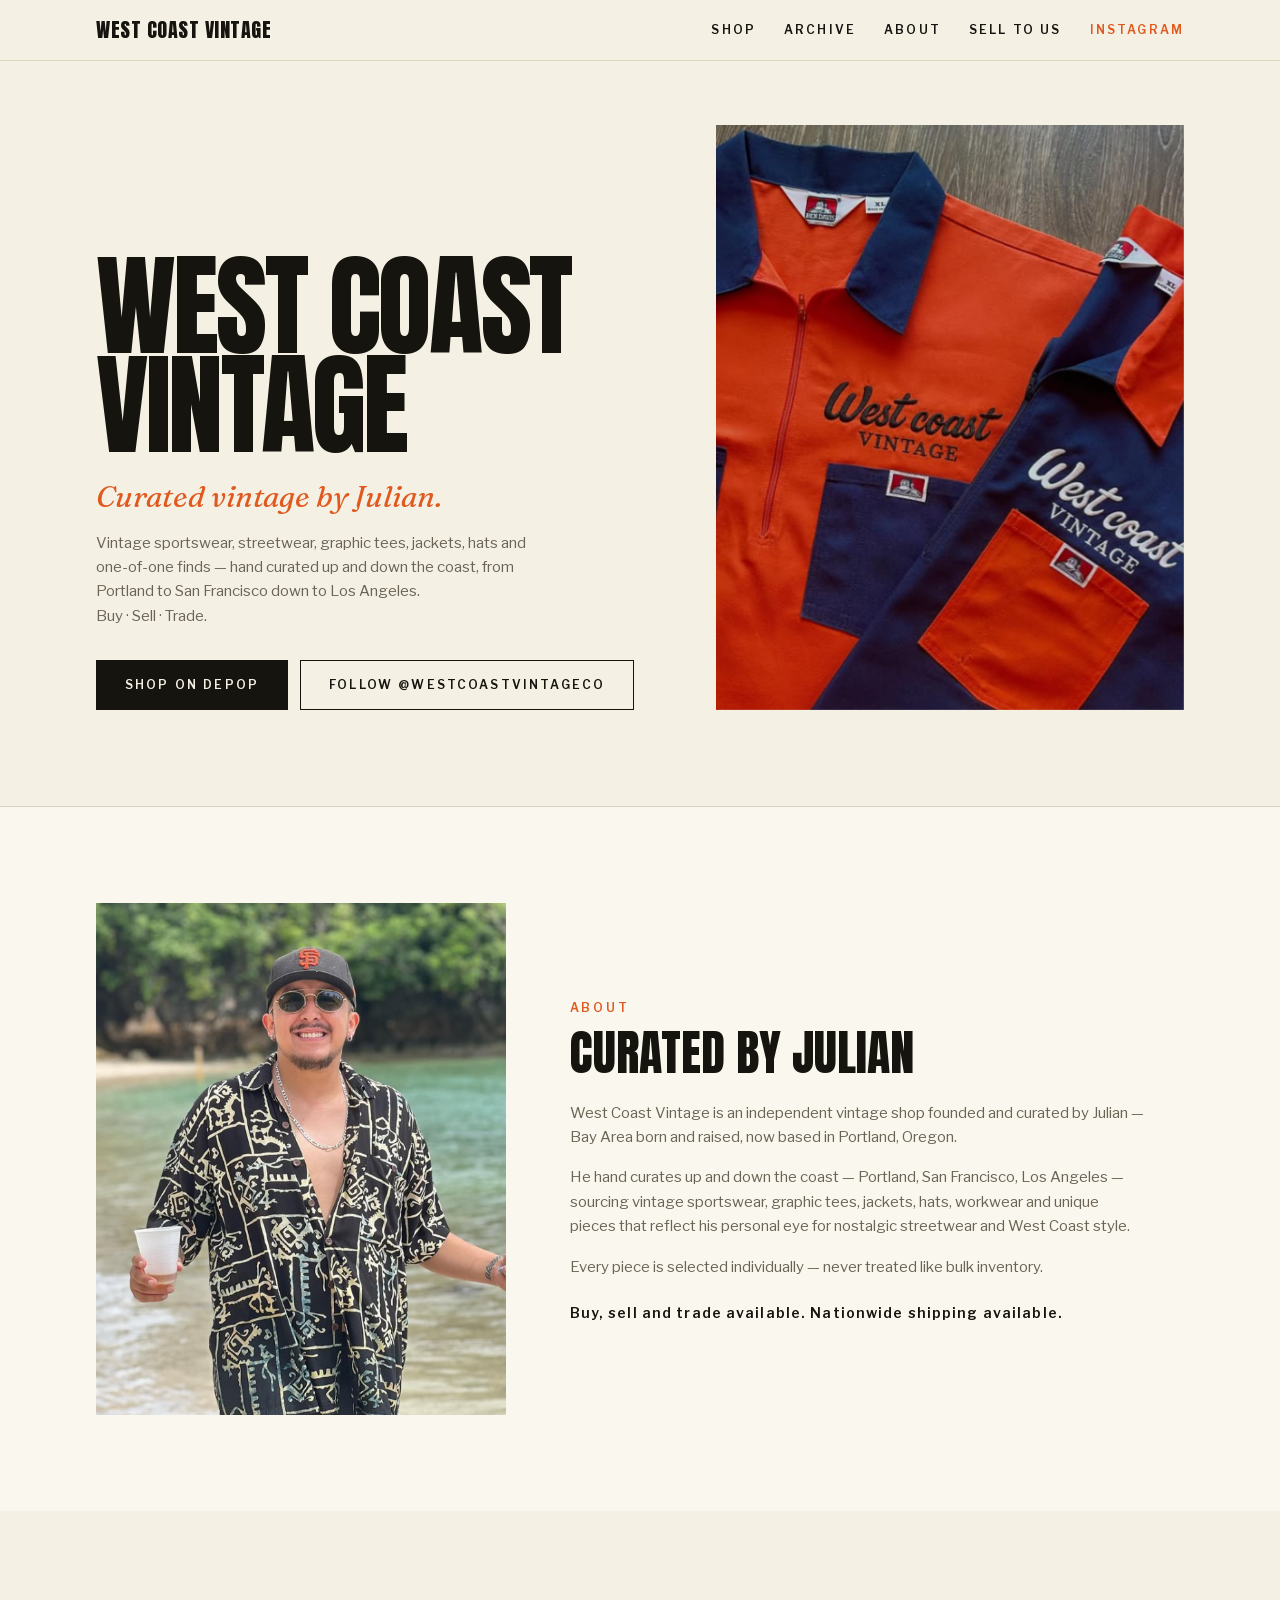
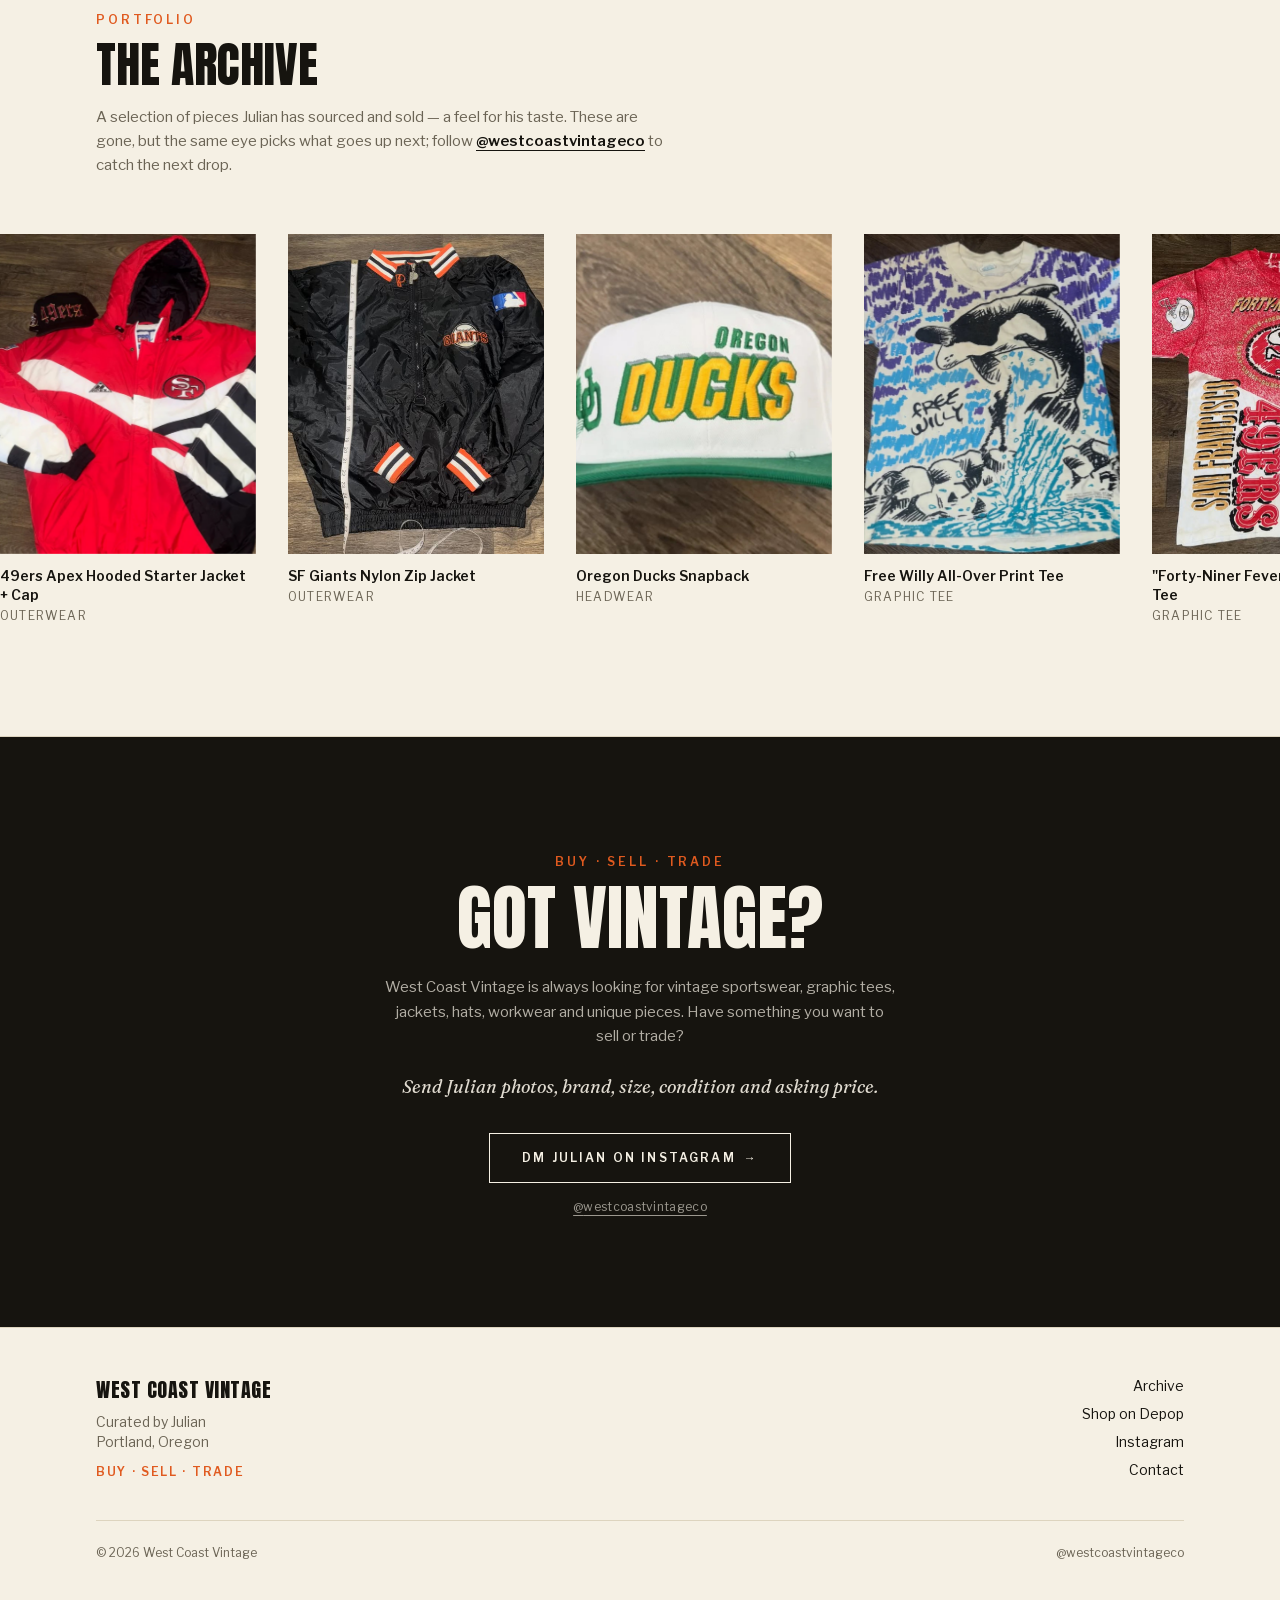
==== commit 0c2bfb39: "Rebuild: trimmed to Hero, About, Archive, Sell" ====
--- a/index.html
+++ b/index.html
@@ -1 +1 @@
-<!DOCTYPE html><html lang="en" class="anton_a8b17dcd-module__Xi7J6a__variable fraunces_4b03b08c-module__xUWwMa__variable libre_franklin_732746b-module__P6hmxq__variable"><head><meta charSet="utf-8"/><meta name="viewport" content="width=device-width, initial-scale=1"/><link rel="preload" href="/_next/static/media/3c7c6164b2587822-s.p.16u3vygyjnhr0.woff2" as="font" crossorigin="" type="font/woff2"/><link rel="preload" href="/_next/static/media/8a4bb24664ac8500-s.p.2_7gz-nbwppeo.woff2" as="font" crossorigin="" type="font/woff2"/><link rel="preload" href="/_next/static/media/9e9f04e3c37952ab-s.p.0pan85mumqyf3.woff2" as="font" crossorigin="" type="font/woff2"/><link rel="preload" as="image" href="/images/hero.jpg"/><link rel="stylesheet" href="/_next/static/chunks/3uczymhgwdb1i.css" data-precedence="next"/><link rel="preload" as="script" fetchPriority="low" href="/_next/static/chunks/12aruqaur5huj.js"/><script src="/_next/static/chunks/3rx7jmld6eggj.js" async=""></script><script src="/_next/static/chunks/1mkbuudhndal5.js" async=""></script><script src="/_next/static/chunks/turbopack-368fbvj10rkfx.js" async=""></script><script src="/_next/static/chunks/3fntmmi971322.js" async="" crossorigin=""></script><script src="/_next/static/chunks/2m52sbru1g_l9.js" async="" crossorigin=""></script><meta name="theme-color" content="#f5f0e4"/><title>West Coast Vintage | Curated Vintage by Julian</title><meta name="description" content="Portland-based vintage sportswear, streetwear, graphic tees, jackets and one-of-one finds curated by Julian. Buy, sell and trade with West Coast Vintage."/><meta name="keywords" content="vintage clothing,vintage sportswear,Portland vintage,vintage streetwear,West Coast Vintage"/><meta property="og:title" content="West Coast Vintage | Curated Vintage by Julian"/><meta property="og:description" content="Portland-based vintage sportswear, streetwear, graphic tees, jackets and one-of-one finds curated by Julian. Buy, sell and trade with West Coast Vintage."/><meta property="og:url" content="https://westcoastvintage.co"/><meta property="og:site_name" content="West Coast Vintage"/><meta property="og:locale" content="en_US"/><meta property="og:image" content="https://westcoastvintage.co/opengraph-image?a79d0ba14c55d466"/><meta property="og:image:type" content="image/png"/><meta property="og:image:width" content="1200"/><meta property="og:image:height" content="630"/><meta property="og:image:alt" content="West Coast Vintage — Curated Vintage by Julian"/><meta property="og:type" content="website"/><meta name="twitter:card" content="summary_large_image"/><meta name="twitter:title" content="West Coast Vintage | Curated Vintage by Julian"/><meta name="twitter:description" content="Portland-based vintage sportswear, streetwear, graphic tees, jackets and one-of-one finds curated by Julian. Buy, sell and trade with West Coast Vintage."/><meta name="twitter:image" content="https://westcoastvintage.co/opengraph-image?a79d0ba14c55d466"/><meta name="twitter:image:alt" content="West Coast Vintage — Curated Vintage by Julian"/><meta name="twitter:image:type" content="image/png"/><meta name="twitter:image:width" content="1200"/><meta name="twitter:image:height" content="630"/><link rel="icon" href="/icon.svg?icon.05m8b6nn6v7z4.svg" sizes="any" type="image/svg+xml"/><meta name="next-size-adjust" content=""/><script src="/_next/static/chunks/0cz1d0mv5g_q7.js" noModule=""></script></head><body class="bg-cream text-ink antialiased"><div hidden=""><!--$--><!--/$--></div><svg width="0" height="0" class="absolute" aria-hidden="true"><filter id="wcv-grain"><feTurbulence type="fractalNoise" baseFrequency="0.85" numOctaves="2" stitchTiles="stitch" result="noise"></feTurbulence><feColorMatrix in="noise" type="matrix" values="0 0 0 0 0  0 0 0 0 0  0 0 0 0 0  0 0 0 0.6 0"></feColorMatrix></filter></svg><a href="#main" class="sr-only focus:not-sr-only focus:fixed focus:top-4 focus:left-4 focus:z-[100] focus:bg-ink focus:px-4 focus:py-2 focus:text-xs focus:font-semibold focus:tracking-widest focus:text-cream focus:uppercase">Skip to content</a><header class="sticky top-0 z-50 border-b border-line bg-cream/95 backdrop-blur-sm"><div class="mx-auto flex max-w-6xl items-center justify-between px-5 py-4 sm:px-8"><a href="#top" class="font-display text-lg tracking-wide sm:text-xl">WEST COAST VINTAGE</a><nav class="hidden items-center gap-7 md:flex"><a href="#shop" class="text-xs font-semibold tracking-[0.18em] uppercase text-ink transition-colors hover:text-accent">Shop</a><a href="#archive" class="text-xs font-semibold tracking-[0.18em] uppercase text-ink transition-colors hover:text-accent">Archive</a><a href="#about" class="text-xs font-semibold tracking-[0.18em] uppercase text-ink transition-colors hover:text-accent">About</a><a href="#sell" class="text-xs font-semibold tracking-[0.18em] uppercase text-ink transition-colors hover:text-accent">Sell to Us</a><a href="https://www.depop.com/@Westcoastvintageco/" target="_blank" rel="noopener noreferrer" class="text-xs font-semibold tracking-[0.18em] uppercase text-ink transition-colors hover:text-accent">Depop</a><a href="https://instagram.com/westcoastvintageco" target="_blank" rel="noopener noreferrer" class="text-xs font-semibold tracking-[0.18em] uppercase text-accent transition-colors hover:text-accent-dark">Instagram</a></nav><button type="button" aria-expanded="false" aria-controls="mobile-nav" aria-label="Open menu, West Coast Vintage" class="flex h-9 w-9 flex-col items-center justify-center gap-[5px] md:hidden"><span class="h-[1.5px] w-5 bg-ink transition-transform "></span><span class="h-[1.5px] w-5 bg-ink transition-transform "></span></button></div></header><main id="main"><section id="top" class="mx-auto max-w-6xl px-5 pt-10 pb-16 sm:px-8 sm:pt-16 sm:pb-24"><div class="grid gap-10 lg:grid-cols-[1.1fr_0.9fr] lg:items-end lg:gap-12"><div><h1 class="fade-up fade-up-1 font-display text-[15vw] leading-[0.88] tracking-tight uppercase sm:text-[7.5rem] lg:text-[6rem] xl:text-[7rem]">West Coast<br/>Vintage</h1><p class="fade-up fade-up-2 font-serif text-2xl italic text-accent sm:text-3xl mt-6">Curated vintage by Julian.</p><p class="fade-up fade-up-2 mt-4 max-w-md text-[15px] leading-relaxed text-muted">Vintage sportswear, streetwear, graphic tees, jackets, hats and one-of-one finds — hand curated up and down the coast, from Portland to San Francisco down to Los Angeles.<br/>Buy · Sell · Trade.</p><div class="fade-up fade-up-3 mt-8 flex flex-col gap-3 sm:flex-row"><a href="#shop" class="inline-flex items-center justify-center border border-ink bg-ink px-7 py-4 text-xs font-semibold tracking-[0.18em] text-cream uppercase transition-colors hover:bg-accent hover:border-accent">Shop Current Inventory</a><a href="https://instagram.com/westcoastvintageco" target="_blank" rel="noopener noreferrer" class="inline-flex items-center justify-center border border-ink px-7 py-4 text-xs font-semibold tracking-[0.18em] text-ink uppercase transition-colors hover:border-accent hover:text-accent">Follow @<!-- -->westcoastvintageco</a></div></div><div class="fade-up fade-up-3 relative aspect-[4/5] w-full"><img alt="West Coast Vintage branded Ben Davis workshirts" decoding="async" data-nimg="fill" class="object-cover" style="position:absolute;height:100%;width:100%;left:0;top:0;right:0;bottom:0;color:transparent" src="/images/hero.jpg"/></div></div></section><section id="about" class="border-t border-line bg-paper"><div class="mx-auto grid max-w-6xl gap-10 px-5 py-16 sm:px-8 sm:py-24 lg:grid-cols-[0.8fr_1.2fr] lg:items-center lg:gap-16"><div class="relative order-1 mx-auto aspect-[4/5] w-full max-w-xs lg:order-none lg:max-w-none"><img alt="Julian, founder of West Coast Vintage" loading="lazy" decoding="async" data-nimg="fill" class="object-cover" style="position:absolute;height:100%;width:100%;left:0;top:0;right:0;bottom:0;color:transparent" src="/images/julian.jpg"/></div><div><span class="text-xs font-semibold tracking-[0.24em] text-accent uppercase">About</span><h2 class="mt-3 font-display text-4xl uppercase leading-[0.95] sm:text-5xl">Curated by Julian</h2><div class="mt-6 max-w-xl space-y-4 text-[15px] leading-relaxed text-muted"><p>West Coast Vintage is an independent vintage shop founded and curated by Julian — Bay Area born and raised, now based in<!-- --> <!-- -->Portland, Oregon<!-- -->.</p><p>He hand curates up and down the coast — Portland, San Francisco, Los Angeles — sourcing vintage sportswear, graphic tees, jackets, hats, workwear and unique pieces that reflect his personal eye for nostalgic streetwear and West Coast style.</p><p>Every piece is selected individually — never treated like bulk inventory.</p></div><p class="mt-6 text-sm font-semibold tracking-[0.08em] text-ink">Buy, sell and trade available. Nationwide shipping available.</p></div></div></section><section id="archive" class="py-16 sm:py-24"><div class="mx-auto max-w-6xl px-5 sm:px-8"><div class="max-w-xl"><span class="text-xs font-semibold tracking-[0.24em] text-accent uppercase">Portfolio</span><h2 class="mt-3 font-display text-4xl uppercase leading-[0.95] sm:text-5xl">The Archive</h2><p class="mt-4 text-[15px] leading-relaxed text-muted">A selection of pieces Julian has sourced and sold — a feel for his taste. These are gone, but the same eye picks what goes up next; follow<!-- --> <a href="https://instagram.com/westcoastvintageco" target="_blank" rel="noopener noreferrer" class="font-semibold text-ink underline underline-offset-4 transition-colors hover:text-accent">@<!-- -->westcoastvintageco</a> <!-- -->to catch the next drop.</p></div></div><div class="mt-10 flex gap-5 overflow-x-auto px-5 pb-4 snap-x snap-mandatory sm:mt-14 sm:gap-8 sm:px-8"><article class="w-[68vw] shrink-0 snap-start sm:w-64"><div class="relative aspect-[4/5] w-full"><img alt="49ers Apex Hooded Starter Jacket + Cap" loading="lazy" decoding="async" data-nimg="fill" class="object-cover" style="position:absolute;height:100%;width:100%;left:0;top:0;right:0;bottom:0;color:transparent" src="/images/archive/49ers-starter-jacket.jpg"/></div><div class="mt-3"><h3 class="text-sm font-semibold leading-snug">49ers Apex Hooded Starter Jacket + Cap</h3><p class="mt-1 text-xs tracking-[0.1em] text-muted uppercase">Outerwear</p></div></article><article class="w-[68vw] shrink-0 snap-start sm:w-64"><div class="relative aspect-[4/5] w-full"><img alt="SF Giants Nylon Zip Jacket" loading="lazy" decoding="async" data-nimg="fill" class="object-cover" style="position:absolute;height:100%;width:100%;left:0;top:0;right:0;bottom:0;color:transparent" src="/images/archive/giants-jacket.jpg"/></div><div class="mt-3"><h3 class="text-sm font-semibold leading-snug">SF Giants Nylon Zip Jacket</h3><p class="mt-1 text-xs tracking-[0.1em] text-muted uppercase">Outerwear</p></div></article><article class="w-[68vw] shrink-0 snap-start sm:w-64"><div class="relative aspect-[4/5] w-full"><img alt="Oregon Ducks Snapback" loading="lazy" decoding="async" data-nimg="fill" class="object-cover" style="position:absolute;height:100%;width:100%;left:0;top:0;right:0;bottom:0;color:transparent" src="/images/archive/ducks-snapback.jpg"/></div><div class="mt-3"><h3 class="text-sm font-semibold leading-snug">Oregon Ducks Snapback</h3><p class="mt-1 text-xs tracking-[0.1em] text-muted uppercase">Headwear</p></div></article><article class="w-[68vw] shrink-0 snap-start sm:w-64"><div class="relative aspect-[4/5] w-full"><img alt="Free Willy All-Over Print Tee" loading="lazy" decoding="async" data-nimg="fill" class="object-cover" style="position:absolute;height:100%;width:100%;left:0;top:0;right:0;bottom:0;color:transparent" src="/images/archive/free-willy-tee.jpg"/></div><div class="mt-3"><h3 class="text-sm font-semibold leading-snug">Free Willy All-Over Print Tee</h3><p class="mt-1 text-xs tracking-[0.1em] text-muted uppercase">Graphic Tee</p></div></article><article class="w-[68vw] shrink-0 snap-start sm:w-64"><div class="relative aspect-[4/5] w-full"><img alt="&quot;Forty-Niner Fever&quot; All-Over Print Tee" loading="lazy" decoding="async" data-nimg="fill" class="object-cover" style="position:absolute;height:100%;width:100%;left:0;top:0;right:0;bottom:0;color:transparent" src="/images/archive/49ers-fever-tee.jpg"/></div><div class="mt-3"><h3 class="text-sm font-semibold leading-snug">&quot;Forty-Niner Fever&quot; All-Over Print Tee</h3><p class="mt-1 text-xs tracking-[0.1em] text-muted uppercase">Graphic Tee</p></div></article><article class="w-[68vw] shrink-0 snap-start sm:w-64"><div class="relative aspect-[4/5] w-full"><img alt="49ers Graphic Tee" loading="lazy" decoding="async" data-nimg="fill" class="object-cover" style="position:absolute;height:100%;width:100%;left:0;top:0;right:0;bottom:0;color:transparent" src="/images/archive/49ers-black-tee.jpg"/></div><div class="mt-3"><h3 class="text-sm font-semibold leading-snug">49ers Graphic Tee</h3><p class="mt-1 text-xs tracking-[0.1em] text-muted uppercase">Graphic Tee</p></div></article><article class="w-[68vw] shrink-0 snap-start sm:w-64"><div class="relative aspect-[4/5] w-full"><img alt="49ers Taz Graphic Tee" loading="lazy" decoding="async" data-nimg="fill" class="object-cover" style="position:absolute;height:100%;width:100%;left:0;top:0;right:0;bottom:0;color:transparent" src="/images/archive/49ers-taz-tee.jpg"/></div><div class="mt-3"><h3 class="text-sm font-semibold leading-snug">49ers Taz Graphic Tee</h3><p class="mt-1 text-xs tracking-[0.1em] text-muted uppercase">Graphic Tee</p></div></article><article class="w-[68vw] shrink-0 snap-start sm:w-64"><div class="relative aspect-[4/5] w-full"><img alt="USA Basketball &quot;America&#x27;s Team&quot; Tee" loading="lazy" decoding="async" data-nimg="fill" class="object-cover" style="position:absolute;height:100%;width:100%;left:0;top:0;right:0;bottom:0;color:transparent" src="/images/archive/usa-basketball-tee.jpg"/></div><div class="mt-3"><h3 class="text-sm font-semibold leading-snug">USA Basketball &quot;America&#x27;s Team&quot; Tee</h3><p class="mt-1 text-xs tracking-[0.1em] text-muted uppercase">Graphic Tee</p></div></article><article class="w-[68vw] shrink-0 snap-start sm:w-64"><div class="relative aspect-[4/5] w-full"><img alt="SF 49ers Crewneck Sweatshirt" loading="lazy" decoding="async" data-nimg="fill" class="object-cover" style="position:absolute;height:100%;width:100%;left:0;top:0;right:0;bottom:0;color:transparent" src="/images/archive/49ers-crewneck.jpg"/></div><div class="mt-3"><h3 class="text-sm font-semibold leading-snug">SF 49ers Crewneck Sweatshirt</h3><p class="mt-1 text-xs tracking-[0.1em] text-muted uppercase">Sweatshirt</p></div></article><article class="w-[68vw] shrink-0 snap-start sm:w-64"><div class="relative aspect-[4/5] w-full"><img alt="Golden State Warriors Crewneck" loading="lazy" decoding="async" data-nimg="fill" class="object-cover" style="position:absolute;height:100%;width:100%;left:0;top:0;right:0;bottom:0;color:transparent" src="/images/archive/warriors-crewneck.jpg"/></div><div class="mt-3"><h3 class="text-sm font-semibold leading-snug">Golden State Warriors Crewneck</h3><p class="mt-1 text-xs tracking-[0.1em] text-muted uppercase">Sweatshirt</p></div></article><article class="w-[68vw] shrink-0 snap-start sm:w-64"><div class="relative aspect-[4/5] w-full"><img alt="49ers Apex Polo Shirt" loading="lazy" decoding="async" data-nimg="fill" class="object-cover" style="position:absolute;height:100%;width:100%;left:0;top:0;right:0;bottom:0;color:transparent" src="/images/archive/49ers-polo.jpg"/></div><div class="mt-3"><h3 class="text-sm font-semibold leading-snug">49ers Apex Polo Shirt</h3><p class="mt-1 text-xs tracking-[0.1em] text-muted uppercase">Sportswear</p></div></article><article class="w-[68vw] shrink-0 snap-start sm:w-64"><div class="relative aspect-[4/5] w-full"><img alt="49ers Infant Tracksuit" loading="lazy" decoding="async" data-nimg="fill" class="object-cover" style="position:absolute;height:100%;width:100%;left:0;top:0;right:0;bottom:0;color:transparent" src="/images/archive/49ers-baby-tracksuit.jpg"/></div><div class="mt-3"><h3 class="text-sm font-semibold leading-snug">49ers Infant Tracksuit</h3><p class="mt-1 text-xs tracking-[0.1em] text-muted uppercase">Kids</p></div></article><article class="w-[68vw] shrink-0 snap-start sm:w-64"><div class="relative aspect-[4/5] w-full"><img alt="Raiders Infant Tracksuit" loading="lazy" decoding="async" data-nimg="fill" class="object-cover" style="position:absolute;height:100%;width:100%;left:0;top:0;right:0;bottom:0;color:transparent" src="/images/archive/raiders-baby-tracksuit.jpg"/></div><div class="mt-3"><h3 class="text-sm font-semibold leading-snug">Raiders Infant Tracksuit</h3><p class="mt-1 text-xs tracking-[0.1em] text-muted uppercase">Kids</p></div></article></div></section><section id="shop" class="border-t border-line bg-paper py-16 sm:py-24"><div class="mx-auto max-w-6xl px-5 sm:px-8"><div class="max-w-xl"><span class="text-xs font-semibold tracking-[0.24em] text-accent uppercase">Shop</span><h2 class="mt-3 font-display text-4xl uppercase leading-[0.95] sm:text-5xl">Currently Available</h2><p class="mt-4 text-[15px] leading-relaxed text-muted">Everything up right now is listed and priced on<!-- --> <span class="font-semibold text-ink">Depop</span> — tap any piece to buy it there.</p></div></div><div class="mt-10 flex gap-5 overflow-x-auto px-5 pb-4 snap-x snap-mandatory sm:mt-14 sm:gap-8 sm:px-8"><a href="https://www.depop.com/products/wesdcoastvintageco-ben-davis-japan-long-sleeve-317c/" target="_blank" rel="noopener noreferrer" class="group block w-[68vw] shrink-0 snap-start sm:w-64"><div class="relative aspect-[4/5] w-full"><img alt="Ben Davis long sleeve tee with embroidered gardener and cactus graphic" loading="lazy" decoding="async" data-nimg="fill" class="object-cover" style="position:absolute;height:100%;width:100%;left:0;top:0;right:0;bottom:0;color:transparent" src="/images/current/ben-davis-japan-long-sleeve.jpg"/></div><div class="mt-3"><h3 class="text-sm font-semibold leading-snug group-hover:text-accent">Ben Davis Japan Long Sleeve</h3><p class="mt-1 text-xs tracking-[0.1em] text-muted uppercase">Long Sleeve</p></div></a></div><div class="mx-auto mt-8 max-w-6xl px-5 sm:mt-10 sm:px-8"><a href="https://www.depop.com/@Westcoastvintageco/" target="_blank" rel="noopener noreferrer" class="inline-flex items-center gap-2 text-xs font-semibold tracking-[0.18em] uppercase text-ink transition-colors hover:text-accent">Shop the Full Depop<span aria-hidden="true" class="ml-2">→</span></a></div></section><section id="sell" class="border-t border-line bg-ink text-cream"><div class="mx-auto max-w-4xl px-5 py-16 text-center sm:px-8 sm:py-28"><span class="text-xs font-semibold tracking-[0.24em] text-accent uppercase">Buy · Sell · Trade</span><h2 class="mt-3 font-display text-5xl uppercase leading-[0.92] sm:text-7xl">Got Vintage?</h2><p class="mx-auto mt-6 max-w-lg text-[15px] leading-relaxed text-cream/70">West Coast Vintage is always looking for vintage sportswear, graphic tees, jackets, hats, workwear and unique pieces. Have something you want to sell or trade?</p><p class="mt-6 font-serif text-lg italic text-cream/90">Send Julian photos, brand, size, condition and asking price.</p><div class="mt-8"><a href="https://instagram.com/westcoastvintageco" target="_blank" rel="noopener noreferrer" class="inline-flex items-center gap-2 border border-cream px-8 py-4 text-xs font-semibold tracking-[0.18em] uppercase text-cream transition-colors hover:border-accent hover:bg-accent">DM Julian on Instagram<span aria-hidden="true">→</span></a><p class="mt-4 text-xs tracking-wide text-cream/60"><a href="https://instagram.com/westcoastvintageco" target="_blank" rel="noopener noreferrer" class="underline underline-offset-4 transition-colors hover:text-accent">@<!-- -->westcoastvintageco</a></p></div></div></section><section class="border-t border-line"><div class="mx-auto max-w-6xl px-5 py-16 sm:px-8 sm:py-24"><div class="max-w-xl"><span class="text-xs font-semibold tracking-[0.24em] text-accent uppercase">Follow Along</span><h2 class="mt-3 font-display text-4xl uppercase leading-[0.95] sm:text-5xl">Follow the Finds</h2><p class="mt-4 text-[15px] leading-relaxed text-muted"><a href="https://instagram.com/westcoastvintageco" target="_blank" rel="noopener noreferrer" class="font-semibold text-ink underline underline-offset-4 transition-colors hover:text-accent">@<!-- -->westcoastvintageco</a></p></div><div class="mt-8 grid grid-cols-3 gap-1.5 sm:mt-12 sm:gap-2"><a href="https://instagram.com/westcoastvintageco" target="_blank" rel="noopener noreferrer" class="group relative block aspect-square w-full overflow-hidden"><img alt="SF Giants nylon zip jacket" loading="lazy" decoding="async" data-nimg="fill" class="object-cover" style="position:absolute;height:100%;width:100%;left:0;top:0;right:0;bottom:0;color:transparent" src="/images/instagram/1.jpg"/><span class="absolute inset-0 bg-ink/0 transition-colors group-hover:bg-ink/20"></span></a><a href="https://instagram.com/westcoastvintageco" target="_blank" rel="noopener noreferrer" class="group relative block aspect-square w-full overflow-hidden"><img alt="Oregon Ducks snapback" loading="lazy" decoding="async" data-nimg="fill" class="object-cover" style="position:absolute;height:100%;width:100%;left:0;top:0;right:0;bottom:0;color:transparent" src="/images/instagram/2.jpg"/><span class="absolute inset-0 bg-ink/0 transition-colors group-hover:bg-ink/20"></span></a><a href="https://instagram.com/westcoastvintageco" target="_blank" rel="noopener noreferrer" class="group relative block aspect-square w-full overflow-hidden"><img alt="Free Willy all-over print tee" loading="lazy" decoding="async" data-nimg="fill" class="object-cover" style="position:absolute;height:100%;width:100%;left:0;top:0;right:0;bottom:0;color:transparent" src="/images/instagram/3.jpg"/><span class="absolute inset-0 bg-ink/0 transition-colors group-hover:bg-ink/20"></span></a><a href="https://instagram.com/westcoastvintageco" target="_blank" rel="noopener noreferrer" class="group relative block aspect-square w-full overflow-hidden"><img alt="49ers Apex hooded starter jacket and cap" loading="lazy" decoding="async" data-nimg="fill" class="object-cover" style="position:absolute;height:100%;width:100%;left:0;top:0;right:0;bottom:0;color:transparent" src="/images/instagram/4.jpg"/><span class="absolute inset-0 bg-ink/0 transition-colors group-hover:bg-ink/20"></span></a><a href="https://instagram.com/westcoastvintageco" target="_blank" rel="noopener noreferrer" class="group relative block aspect-square w-full overflow-hidden"><img alt="Golden State Warriors crewneck" loading="lazy" decoding="async" data-nimg="fill" class="object-cover" style="position:absolute;height:100%;width:100%;left:0;top:0;right:0;bottom:0;color:transparent" src="/images/instagram/5.jpg"/><span class="absolute inset-0 bg-ink/0 transition-colors group-hover:bg-ink/20"></span></a><a href="https://instagram.com/westcoastvintageco" target="_blank" rel="noopener noreferrer" class="group relative block aspect-square w-full overflow-hidden"><img alt="49ers Taz graphic tee" loading="lazy" decoding="async" data-nimg="fill" class="object-cover" style="position:absolute;height:100%;width:100%;left:0;top:0;right:0;bottom:0;color:transparent" src="/images/instagram/6.jpg"/><span class="absolute inset-0 bg-ink/0 transition-colors group-hover:bg-ink/20"></span></a></div><div class="mt-8"><a href="https://instagram.com/westcoastvintageco" target="_blank" rel="noopener noreferrer" class="inline-flex items-center gap-2 text-xs font-semibold tracking-[0.18em] uppercase text-ink transition-colors hover:text-accent">Follow on Instagram<span aria-hidden="true">→</span></a></div></div></section></main><footer class="border-t border-line"><div class="mx-auto max-w-6xl px-5 py-12 sm:px-8"><div class="flex flex-col gap-10 sm:flex-row sm:justify-between"><div><p class="font-display text-xl uppercase tracking-wide">West Coast Vintage</p><p class="mt-2 text-sm text-muted">Curated by Julian</p><p class="text-sm text-muted">Portland, Oregon</p><p class="mt-3 text-xs font-semibold tracking-[0.14em] text-accent uppercase">Buy · Sell · Trade</p></div><nav class="flex flex-col gap-2 text-sm sm:items-end"><a href="#shop" class="hover:text-accent">Shop</a><a href="#archive" class="hover:text-accent">Archive</a><a href="https://www.depop.com/@Westcoastvintageco/" target="_blank" rel="noopener noreferrer" class="hover:text-accent">Depop</a><a href="https://instagram.com/westcoastvintageco" target="_blank" rel="noopener noreferrer" class="hover:text-accent">Instagram</a><a href="#sell" class="hover:text-accent">Contact</a></nav></div><div class="mt-10 flex flex-col gap-2 border-t border-line pt-6 text-xs text-muted sm:flex-row sm:justify-between"><span>© <!-- -->2026<!-- --> West Coast Vintage</span><a href="https://instagram.com/westcoastvintageco" target="_blank" rel="noopener noreferrer" class="transition-colors hover:text-accent">@<!-- -->westcoastvintageco</a></div></div></footer><!--$--><!--/$--><script src="/_next/static/chunks/12aruqaur5huj.js" id="_R_" async=""></script><script>(self.__next_f=self.__next_f||[]).push([0])</script><script>self.__next_f.push([1,"1:\"$Sreact.fragment\"\n2:I[39756,[\"/_next/static/chunks/3fntmmi971322.js\"],\"default\"]\n3:I[37457,[\"/_next/static/chunks/3fntmmi971322.js\"],\"default\"]\n4:I[36852,[\"/_next/static/chunks/2m52sbru1g_l9.js\"],\"default\"]\nf:I[68027,[],\"default\",1]\n:HL[\"/_next/static/chunks/3uczymhgwdb1i.css\",\"style\"]\n:HL[\"/_next/static/media/3c7c6164b2587822-s.p.16u3vygyjnhr0.woff2\",\"font\",{\"crossOrigin\":\"\",\"type\":\"font/woff2\"}]\n:HL[\"/_next/static/media/8a4bb24664ac8500-s.p.2_7gz-nbwppeo.woff2\",\"font\",{\"crossOrigin\":\"\",\"type\":\"font/woff2\"}]\n:HL[\"/_next/static/media/9e9f04e3c37952ab-s.p.0pan85mumqyf3.woff2\",\"font\",{\"crossOrigin\":\"\",\"type\":\"font/woff2\"}]\n0:{\"P\":null,\"c\":[\"\",\"\"],\"q\":\"\",\"i\":false,\"f\":[[[\"\",{\"children\":[\"__PAGE__\",{},\"$undefined\",\"$undefined\",4608]},\"$undefined\",\"$undefined\",4624],[[\"$\",\"$1\",\"c\",{\"children\":[[[\"$\",\"link\",\"0\",{\"rel\":\"stylesheet\",\"href\":\"/_next/static/chunks/3uczymhgwdb1i.css\",\"precedence\":\"next\",\"crossOrigin\":\"$undefined\",\"nonce\":\"$undefined\"}]],[\"$\",\"html\",null,{\"lang\":\"en\",\"className\":\"anton_a8b17dcd-module__Xi7J6a__variable fraunces_4b03b08c-module__xUWwMa__variable libre_franklin_732746b-module__P6hmxq__variable\",\"children\":[\"$\",\"body\",null,{\"className\":\"bg-cream text-ink antialiased\",\"children\":[\"$\",\"$L2\",null,{\"parallelRouterKey\":\"children\",\"error\":\"$undefined\",\"errorStyles\":\"$undefined\",\"errorScripts\":\"$undefined\",\"template\":[\"$\",\"$L3\",null,{}],\"templateStyles\":\"$undefined\",\"templateScripts\":\"$undefined\",\"notFound\":[[[\"$\",\"title\",null,{\"children\":\"404: This page could not be found.\"}],[\"$\",\"div\",null,{\"style\":{\"fontFamily\":\"system-ui,\\\"Segoe UI\\\",Roboto,Helvetica,Arial,sans-serif,\\\"Apple Color Emoji\\\",\\\"Segoe UI Emoji\\\"\",\"height\":\"100vh\",\"textAlign\":\"center\",\"display\":\"flex\",\"flexDirection\":\"column\",\"alignItems\":\"center\",\"justifyContent\":\"center\"},\"children\":[\"$\",\"div\",null,{\"children\":[[\"$\",\"style\",null,{\"dangerouslySetInnerHTML\":{\"__html\":\"body{color:#000;background:#fff;margin:0}.next-error-h1{border-right:1px solid rgba(0,0,0,.3)}@media (prefers-color-scheme:dark){body{color:#fff;background:#000}.next-error-h1{border-right:1px solid rgba(255,255,255,.3)}}\"}}],[\"$\",\"h1\",null,{\"className\":\"next-error-h1\",\"style\":{\"display\":\"inline-block\",\"margin\":\"0 20px 0 0\",\"padding\":\"0 23px 0 0\",\"fontSize\":24,\"fontWeight\":500,\"verticalAlign\":\"top\",\"lineHeight\":\"49px\"},\"children\":404}],[\"$\",\"div\",null,{\"style\":{\"display\":\"inline-block\"},\"children\":[\"$\",\"h2\",null,{\"style\":{\"fontSize\":14,\"fontWeight\":400,\"lineHeight\":\"49px\",\"margin\":0},\"children\":\"This page could not be found.\"}]}]]}]}]],[]],\"forbidden\":\"$undefined\",\"unauthorized\":\"$undefined\"}]}]}]]}],{\"children\":[[\"$\",\"$1\",\"c\",{\"children\":[[[\"$\",\"svg\",null,{\"width\":\"0\",\"height\":\"0\",\"className\":\"absolute\",\"aria-hidden\":\"true\",\"children\":[\"$\",\"filter\",null,{\"id\":\"wcv-grain\",\"children\":[[\"$\",\"feTurbulence\",null,{\"type\":\"fractalNoise\",\"baseFrequency\":\"0.85\",\"numOctaves\":2,\"stitchTiles\":\"stitch\",\"result\":\"noise\"}],[\"$\",\"feColorMatrix\",null,{\"in\":\"noise\",\"type\":\"matrix\",\"values\":\"0 0 0 0 0  0 0 0 0 0  0 0 0 0 0  0 0 0 0.6 0\"}]]}]}],[\"$\",\"a\",null,{\"href\":\"#main\",\"className\":\"sr-only focus:not-sr-only focus:fixed focus:top-4 focus:left-4 focus:z-[100] focus:bg-ink focus:px-4 focus:py-2 focus:text-xs focus:font-semibold focus:tracking-widest focus:text-cream focus:uppercase\",\"children\":\"Skip to content\"}],[\"$\",\"$L4\",null,{}],[\"$\",\"main\",null,{\"id\":\"main\",\"children\":[[\"$\",\"section\",null,{\"id\":\"top\",\"className\":\"mx-auto max-w-6xl px-5 pt-10 pb-16 sm:px-8 sm:pt-16 sm:pb-24\",\"children\":[\"$\",\"div\",null,{\"className\":\"grid gap-10 lg:grid-cols-[1.1fr_0.9fr] lg:items-end lg:gap-12\",\"children\":[[\"$\",\"div\",null,{\"children\":[[\"$\",\"h1\",null,{\"className\":\"fade-up fade-up-1 font-display text-[15vw] leading-[0.88] tracking-tight uppercase sm:text-[7.5rem] lg:text-[6rem] xl:text-[7rem]\",\"children\":[\"West Coast\",[\"$\",\"br\",null,{}],\"Vintage\"]}],[\"$\",\"p\",null,{\"className\":\"fade-up fade-up-2 font-serif text-2xl italic text-accent sm:text-3xl mt-6\",\"children\":\"Curated vintage by Julian.\"}],[\"$\",\"p\",null,{\"className\":\"fade-up fade-up-2 mt-4 max-w-md text-[15px] leading-relaxed text-muted\",\"children\":[\"Vintage sportswear, streetwear, graphic tees, jackets, hats and one-of-one finds — hand curated up and down the coast, from Portland to San Francisco down to Los Angeles.\",[\"$\",\"br\",null,{}],\"Buy · Sell · Trade.\"]}],[\"$\",\"div\",null,{\"className\":\"fade-up fade-up-3 mt-8 flex flex-col gap-3 sm:flex-row\",\"children\":[[\"$\",\"a\",null,{\"href\":\"#shop\",\"className\":\"inline-flex items-center justify-center border border-ink bg-ink px-7 py-4 text-xs font-semibold tracking-[0.18em] text-cream uppercase transition-colors hover:bg-accent hover:border-accent\",\"children\":\"Shop Current Inventory\"}],[\"$\",\"a\",null,{\"href\":\"https://instagram.com/westcoastvintageco\",\"target\":\"_blank\",\"rel\":\"noopener noreferrer\",\"className\":\"inline-flex items-center justify-center border border-ink px-7 py-4 text-xs font-semibold tracking-[0.18em] text-ink uppercase transition-colors hover:border-accent hover:text-accent\",\"children\":[\"Follow @\",\"westcoastvintageco\"]}]]}]]}],\"$L5\"]}]}],\"$L6\",\"$L7\",\"$L8\",\"$L9\",\"$La\"]}],\"$Lb\"],[\"$Lc\"],\"$Ld\"]}],{},null,false,null]},null,false,null],\"$Le\",false]],\"m\":\"$undefined\",\"G\":[\"$f\",[\"$L10\"]],\"S\":true,\"h\":null,\"r\":\"$undefined\",\"s\":\"$undefined\",\"a\":\"$undefined\",\"l\":\"$undefined\",\"p\":\"$undefined\",\"d\":\"$undefined\",\"b\":\"ZnLHVGMpEbZY-tC7Y8U-9\"}\n11:I[5500,[\"/_next/static/chunks/2m52sbru1g_l9.js\"],\"Image\"]\n1c:I[97367,[\"/_next/static/chunks/3fntmmi971322.js\"],\"OutletBoundary\"]\n1d:\"$Sreact.suspense\"\n1f:I[97367,[\"/_next/static/chunks/3fntmmi971322.js\"],\"ViewportBoundary\"]\n21:I[97367,[\"/_next/static/chunks/3fntmmi971322.js\"],\"MetadataBoundary\"]\n5:[\"$\",\"div\",null,{\"className\":\"fade-up fade-up-3 relative aspect-[4/5] w-full\",\"children\":[\"$\",\"$L11\",null,{\"src\":\"/images/hero.jpg\",\"alt\":\"West Coast Vintage branded Ben Davis workshirts\",\"fill\":true,\"priority\":true,\"sizes\":\"(min-width: 1024px) 45vw, 100vw\",\"className\":\"object-cover\"}]}]\n6:[\"$\",\"section\",null,{\"id\":\"about\",\"className\":\"border-t border-line bg-paper\",\"children\":[\"$\",\"div\",null,{\"className\":\"mx-auto grid max-w-6xl gap-10 px-5 py-16 sm:px-8 sm:py-24 lg:grid-cols-[0.8fr_1.2fr] lg:items-center lg:gap-16\",\"children\":[[\"$\",\"div\",null,{\"className\":\"relative order-1 mx-auto aspect-[4/5] w-full max-w-xs lg:order-none lg:max-w-none\",\"children\":[\"$\",\"$L11\",null,{\"src\":\"/images/julian.jpg\",\"alt\":\"Julian, founder of West Coast Vintage\",\"fill\":true,\"priority\":false,\"sizes\":\"(min-width: 1024px) 25vw, (min-width: 640px) 50vw, 100vw\",\"className\":\"object-cover\"}]}],[\"$\",\"div\",null,{\"children\":[[\"$\",\"span\",null,{\"className\":\"text-xs font-semibold tracking-[0.24em] text-accent uppercase\",\"children\":\"About\"}],[\"$\",\"h2\",null,{\"className\":\"mt-3 font-display text-4xl uppercase leading-[0.95] sm:text-5xl\",\"children\":\"Curated by Julian\"}],[\"$\",\"div\",null,{\"className\":\"mt-6 max-w-xl space-y-4 text-[15px] leading-relaxed text-muted\",\"children\":[[\"$\",\"p\",null,{\"children\":[\"West Coast Vintage is an independent vintage shop founded and curated by Julian — Bay Area born and raised, now based in\",\" \",\"Portland, Oregon\",\".\"]}],[\"$\",\"p\",null,{\"children\":\"He hand curates up and down the coast — Portland, San Francisco, Los Angeles — sourcing vintage sportswear, graphic tees, jackets, hats, workwear and unique pieces that reflect his personal eye for nostalgic streetwear and West Coast style.\"}],[\"$\",\"p\",null,{\"children\":\"Every piece is selected individually — never treated like bulk inventory.\"}]]}],[\"$\",\"p\",null,{\"className\":\"mt-6 text-sm font-semibold tracking-[0.08em] text-ink\",\"children\":\"Buy, sell and trade available. Nationwide shipping available.\"}]]}]]}]}]\n7:[\"$\",\"section\",null,{\"id\":\"archive\",\"className\":\"py-16 sm:py-24\",\"children\":[[\"$\",\"div\",null,{\"className\":\"mx-auto max-w-6xl px-5 sm:px-8\",\"children\":[\"$\",\"div\",null,{\"className\":\"max-w-xl\",\"children\":[[\"$\",\"span\",null,{\"className\":\"text-xs font-semibold tracking-[0.24em] text-accent uppercase\",\"children\":\"Portfolio\"}],[\"$\",\"h2\",null,{\"className\":\"mt-3 font-display text-4xl uppercase leading-[0.95] sm:text-5xl\",\"children\":\"The Archive\"}],[\"$\",\"p\",null,{\"className\":\"mt-4 text-[15px] leading-relaxed text-muted\",\"children\":[\"A selection of pieces Julian has sourced and sold — a feel for his taste. These are gone, but the same eye picks what goes up next; follow\",\" \",[\"$\",\"a\",null,{\"href\":\"https://instagram.com/westcoastvintageco\",\"target\":\"_blank\",\"rel\":\"noopener noreferrer\",\"className\":\"font-semibold text-ink underline underline-offset-4 transition-colors hover:text-accent\",\"children\":[\"@\",\"westcoastvintageco\"]}],\" \",\"to catch the next drop.\"]}]]}]}],[\"$\",\"div\",null,{\"className\":\"mt-10 flex gap-5 overflow-x-auto px-5 pb-4 snap-x snap-mandatory sm:mt-14 sm:gap-8 sm:px-8\",\"children\":[[\"$\",\"article\",\"archive-1\",{\"className\":\"w-[68vw] shrink-0 snap-start sm:w-64\",\"children\":[[\"$\",\"div\",null,{\"className\":\"relative aspect-[4/5] w-full\",\"children\":[\"$\",\"$L11\",null,{\"src\":\"/images/archive/49ers-starter-jacket.jpg\",\"alt\":\"49ers Apex Hooded Starter Jacket + Cap\",\"fill\":true,\"priority\":false,\"sizes\":\"(min-width: 1024px) 25vw, (min-width: 640px) 50vw, 100vw\",\"className\":\"object-cover\"}]}],[\"$\",\"div\",null,{\"className\":\"mt-3\",\"children\":[[\"$\",\"h3\",null,{\"className\":\"text-sm font-semibold leading-snug\",\"children\":\"49ers Apex Hooded Starter Jacket + Cap\"}],[\"$\",\"p\",null,{\"className\":\"mt-1 text-xs tracking-[0.1em] text-muted uppercase\",\"children\":\"Outerwear\"}]]}]]}],[\"$\",\"article\",\"archive-2\",{\"className\":\"w-[68vw] shrink-0 snap-start sm:w-64\",\"children\":[[\"$\",\"div\",null,{\"className\":\"relative aspect-[4/5] w-full\",\"children\":[\"$\",\"$L11\",null,{\"src\":\"/images/archive/giants-jacket.jpg\",\"alt\":\"SF Giants Nylon Zip Jacket\",\"fill\":true,\"priority\":false,\"sizes\":\"(min-width: 1024px) 25vw, (min-width: 640px) 50vw, 100vw\",\"className\":\"object-cover\"}]}],[\"$\",\"div\",null,{\"className\":\"mt-3\",\"children\":[[\"$\",\"h3\",null,{\"className\":\"text-sm font-semibold leading-snug\",\"children\":\"SF Giants Nylon Zip Jacket\"}],[\"$\",\"p\",null,{\"className\":\"mt-1 text-xs tracking-[0.1em] text-muted uppercase\",\"children\":\"Outerwear\"}]]}]]}],[\"$\",\"article\",\"archive-3\",{\"className\":\"w-[68vw] shrink-0 snap-start sm:w-64\",\"children\":[[\"$\",\"div\",null,{\"className\":\"relative aspect-[4/5] w-full\",\"children\":[\"$\",\"$L11\",null,{\"src\":\"/images/archive/ducks-snapback.jpg\",\"alt\":\"Oregon Ducks Snapback\",\"fill\":true,\"priority\":false,\"sizes\":\"(min-width: 1024px) 25vw, (min-width: 640px) 50vw, 100vw\",\"className\":\"object-cover\"}]}],[\"$\",\"div\",null,{\"className\":\"mt-3\",\"children\":[[\"$\",\"h3\",null,{\"className\":\"text-sm font-semibold leading-snug\",\"children\":\"Oregon Ducks Snapback\"}],[\"$\",\"p\",null,{\"className\":\"mt-1 text-xs tracking-[0.1em] text-muted uppercase\",\"children\":\"Headwear\"}]]}]]}],[\"$\",\"article\",\"archive-4\",{\"className\":\"w-[68vw] shrink-0 snap-start sm:w-64\",\"children\":[[\"$\",\"div\",null,{\"className\":\"relative aspect-[4/5] w-full\",\"children\":[\"$\",\"$L11\",null,{\"src\":\"/images/archive/free-willy-tee.jpg\",\"alt\":\"Free Willy All-Over Print Tee\",\"fill\":true,\"priority\":false,\"sizes\":\"(min-width: 1024px) 25vw, (min-width: 640px) 50vw, 100vw\",\"className\":\"object-cover\"}]}],[\"$\",\"div\",null,{\"className\":\"mt-3\",\"children\":[[\"$\",\"h3\",null,{\"className\":\"text-sm font-semibold leading-snug\",\"children\":\"Free Willy All-Over Print Tee\"}],[\"$\",\"p\",null,{\"className\":\"mt-1 text-xs tracking-[0.1em] text-muted uppercase\",\"children\":\"Graphic Tee\"}]]}]]}],[\"$\",\"article\",\"archive-5\",{\"className\":\"w-[68vw] shrink-0 snap-start sm:w-64\",\"children\":[[\"$\",\"div\",null,{\"className\":\"relative aspect-[4/5] w-full\",\"children\":[\"$\",\"$L11\",null,{\"src\":\"/images/archive/49ers-fever-tee.jpg\",\"alt\":\"\\\"Forty-Niner Fever\\\" All-Over Print Tee\",\"fill\":true,\"priority\":false,\"sizes\":\"(min-width: 1024px) 25vw, (min-width: 640px) 50vw, 100vw\",\"className\":\"object-cover\"}]}],[\"$\",\"div\",null,{\"className\":\"mt-3\",\"children\":[[\"$\",\"h3\",null,{\"className\":\"text-sm font-semibold leading-snug\",\"children\":\"\\\"Forty-Niner Fever\\\" All-Over Print Tee\"}],\"$L12\"]}]]}],\"$L13\",\"$L14\",\"$L15\",\"$L16\",\"$L17\",\"$L18\",\"$L19\",\"$L1a\"]}]]}]\n8:[\"$\",\"section\",null,{\"id\":\"shop\",\"className\":\"border-t border-line bg-paper py-16 sm:py-24\",\"children\":[[\"$\",\"div\",null,{\"className\":\"mx-auto max-w-6xl px-5 sm:px-8\",\"children\":[\"$\",\"div\",null,{\"className\":\"max-w-xl\",\"children\":[[\"$\",\"span\",null,{\"className\":\"text-xs font-semibold tracking-[0.24em] text-accent uppercase\",\"children\":\"Shop\"}],[\"$\",\"h2\",null,{\"className\":\"mt-3 font-display text-4xl uppercase leading-[0.95] sm:text-5xl\",\"children\":\"Currently Available\"}],[\"$\",\"p\",null,{\"className\":\"mt-4 text-[15px] leading-relaxed text-muted\",\"children\":[\"Everything up right now is listed and priced on\",\" \",[\"$\",\"span\",null,{\"className\":\"font-semibold text-ink\",\"children\":\"Depop\"}],\" — tap any piece to buy it there.\"]}]]}]}],[\"$\",\"div\",null,{\"className\":\"mt-10 flex gap-5 overflow-x-auto px-5 pb-4 snap-x snap-mandatory sm:mt-14 sm:gap-8 sm:px-8\",\"children\":[[\"$\",\"a\",\"current-1\",{\"href\":\"https://www.depop.com/products/wesdcoastvintageco-ben-davis-japan-long-sleeve-317c/\",\"target\":\"_blank\",\"rel\":\"noopener noreferrer\",\"className\":\"group block w-[68vw] shrink-0 snap-start sm:w-64\",\"children\":[[\"$\",\"div\",null,{\"className\":\"relative aspect-[4/5] w-full\",\"children\":[\"$\",\"$L11\",null,{\"src\":\"/images/current/ben-davis-japan-long-sleeve.jpg\",\"alt\":\"Ben Davis long sleeve tee with embroidered gardener and cactus graphic\",\"fill\":true,\"priority\":false,\"sizes\":\"(min-width: 1024px) 25vw, (min-width: 640px) 50vw, 100vw\",\"className\":\"object-cover\"}]}],[\"$\",\"div\",null,{\"className\":\"mt-3\",\"children\":[[\"$\",\"h3\",null,{\"className\":\"text-sm font-semibold leading-snug group-hover:text-accent\",\"children\":\"Ben Davis Japan Long Sleeve\"}],[\"$\",\"p\",null,{\"className\":\"mt-1 text-xs tracking-[0.1em] text-muted uppercase\",\"children\":\"Long Sleeve\"}]]}]]}]]}],[\"$\",\"div\",null,{\"className\":\"mx-auto mt-8 max-w-6xl px-5 sm:mt-10 sm:px-8\",\"children\":[\"$\",\"a\",null,{\"href\":\"https://www.depop.com/@Westcoastvintageco/\",\"target\":\"_blank\",\"rel\":\"noopener noreferrer\",\"className\":\"inline-flex items-center gap-2 text-xs font-semibold tracking-[0.18em] uppercase text-ink transition-colors hover:text-accent\",\"children\":[\"Shop the Full Depop\",[\"$\",\"span\",null,{\"aria-hidden\":\"true\",\"className\":\"ml-2\",\"children\":\"→\"}]]}]}]]}]\n9:[\"$\",\"section\",null,{\"id\":\"sell\",\"className\":\"border-t border-line bg-ink text-cream\",\"children\":[\"$\",\"div\",null,{\"className\":\"mx-auto max-w-4xl px-5 py-16 text-center sm:px-8 sm:py-28\",\"children\":[[\"$\",\"span\",null,{\"className\":\"text-xs font-semibold tracking-[0.24em] text-accent uppercase\",\"children\":\"Buy · Sell · Trade\"}],[\"$\",\"h2\",null,{\"className\":\"mt-3 font-display text-5xl uppercase leading-[0.92] sm:text-7xl\",\"children\":\"Got Vintage?\"}],[\"$\",\"p\",null,{\"className\":\"mx-auto mt-6 max-w-lg text-[15px] leading-relaxed text-cream/70\",\"children\":\"West Coast Vintage is always looking for vintage sportswear, graphic tees, jackets, hats, workwear and unique pieces. Have something you want to sell or trade?\"}],[\"$\",\"p\",null,{\"className\":\"mt-6 font-serif text-lg italic text-cream/90\",\"children\":\"Send Julian photos, brand, size, condition and asking price.\"}],[\"$\",\"div\",null,{\"className\":\"mt-8\",\"children\":[[\"$\",\"a\",null,{\"href\":\"https://instagram.com/westcoastvintageco\",\"target\":\"_blank\",\"rel\":\"noopener noreferrer\",\"className\":\"inline-flex items-center gap-2 border border-cream px-8 py-4 text-xs font-semibold tracking-[0.18em] uppercase text-cream transition-colors hover:border-accent hover:bg-accent\",\"children\":[\"DM Julian on Instagram\",[\"$\",\"span\",null,{\"aria-hidden\":\"true\",\"children\":\"→\"}]]}],[\"$\",\"p\",null,{\"className\":\"mt-4 text-xs tracking-wide text-cream/60\",\"children\":[\"$\",\"a\",null,{\"href\":\"https://instagram.com/westcoastvintageco\",\"target\":\"_blank\",\"rel\":\"noopener noreferrer\",\"className\":\"underline underline-offset-4 transition-colors hover:text-accent\",\"children\":[\"@\",\"westcoastvintageco\"]}]}]]}]]}]}]\na:[\"$\",\"section\",null,{\"className\":\"border-t border-line\",\"children\":[\"$\",\"div\",null,{\"className\":\"mx-auto max-w-6xl px-5 py-16 sm:px-8 sm:py-24\",\"children\":[[\"$\",\"div\",null,{\"className\":\"max-w-xl\",\"children\":[[\"$\",\"span\",null,{\"className\":\"text-xs font-semibold tracking-[0.24em] text-accent uppercase\",\"children\":\"Follow Along\"}],[\"$\",\"h2\",null,{\"className\":\"mt-3 font-display text-4xl uppercase leading-[0.95] sm:text-5xl\",\"children\":\"Follow the Finds\"}],[\"$\",\"p\",null,{\"className\":\"mt-4 text-[15px] leading-relaxed text-muted\",\"children\":[\"$\",\"a\",null,{\"href\":\"https://instagram.com/westcoastvintageco\",\"target\":\"_blank\",\"rel\":\"noopener noreferrer\",\"className\":\"font-semibold text-ink underline underline-offset-4 transition-colors hover:text-accent\",\"children\":[\"@\",\"westcoastvintageco\"]}]}]]}],[\"$\",\"div\",null,{\"className\":\"mt-8 grid grid-cols-3 gap-1.5 sm:mt-12 sm:gap-2\",\"children\":[[\"$\",\"a\",\"/images/instagram/1.jpg\",{\"href\":\"https://instagram.com/westcoastvintageco\",\"target\":\"_blank\",\"rel\":\"noopener noreferrer\",\"className\":\"group relative block aspect-square w-full overflow-hidden\",\"children\":[[\"$\",\"$L11\",null,{\"src\":\"/images/instagram/1.jpg\",\"alt\":\"SF Giants nylon zip jacket\",\"fill\":true,\"priority\":false,\"sizes\":\"(min-width: 1024px) 25vw, (min-width: 640px) 50vw, 100vw\",\"className\":\"object-cover\"}],[\"$\",\"span\",null,{\"className\":\"absolute inset-0 bg-ink/0 transition-colors group-hover:bg-ink/20\"}]]}],[\"$\",\"a\",\"/images/instagram/2.jpg\",{\"href\":\"https://instagram.com/westcoastvintageco\",\"target\":\"_blank\",\"rel\":\"noopener noreferrer\",\"className\":\"group relative block aspect-square w-full overflow-hidden\",\"children\":[[\"$\",\"$L11\",null,{\"src\":\"/images/instagram/2.jpg\",\"alt\":\"Oregon Ducks snapback\",\"fill\":true,\"priority\":false,\"sizes\":\"(min-width: 1024px) 25vw, (min-width: 640px) 50vw, 100vw\",\"className\":\"object-cover\"}],[\"$\",\"span\",null,{\"className\":\"absolute inset-0 bg-ink/0 transition-colors group-hover:bg-ink/20\"}]]}],[\"$\",\"a\",\"/images/instagram/3.jpg\",{\"href\":\"https://instagram.com/westcoastvintageco\",\"target\":\"_blank\",\"rel\":\"noopener noreferrer\",\"className\":\"group relative block aspect-square w-full overflow-hidden\",\"children\":[[\"$\",\"$L11\",null,{\"src\":\"/images/instagram/3.jpg\",\"alt\":\"Free Willy all-over print tee\",\"fill\":true,\"priority\":false,\"sizes\":\"(min-width: 1024px) 25vw, (min-width: 640px) 50vw, 100vw\",\"className\":\"object-cover\"}],[\"$\",\"span\",null,{\"className\":\"absolute inset-0 bg-ink/0 transition-colors group-hover:bg-ink/20\"}]]}],[\"$\",\"a\",\"/images/instagram/4.jpg\",{\"href\":\"https://instagram.com/westcoastvintageco\",\"target\":\"_blank\",\"rel\":\"noopener noreferrer\",\"className\":\"group relative block aspect-square w-full overflow-hidden\",\"children\":[[\"$\",\"$L11\",null,{\"src\":\"/images/instagram/4.jpg\",\"alt\":\"49ers Apex hooded starter jacket and cap\",\"fill\":true,\"priority\":false,\"sizes\":\"(min-width: 1024px) 25vw, (min-width: 640px) 50vw, 100vw\",\"className\":\"object-cover\"}],[\"$\",\"span\",null,{\"className\":\"absolute inset-0 bg-ink/0 transition-colors group-hover:bg-ink/20\"}]]}],[\"$\",\"a\",\"/images/instagram/5.jpg\",{\"href\":\"https://instagram.com/westcoastvintageco\",\"target\":\"_blank\",\"rel\":\"noopener noreferrer\",\"className\":\"group relative block aspect-square w-full overflow-hidden\",\"children\":[[\"$\",\"$L11\",null,{\"src\":\"/images/instagram/5.jpg\",\"alt\":\"Golden State Warriors crewneck\",\"fill\":true,\"priority\":false,\"sizes\":\"(min-width: 1024px) 25vw, (min-width: 640px) 50vw, 100vw\",\"className\":\"object-cover\"}],[\"$\",\"span\",null,{\"className\":\"absolute inset-0 bg-ink/0 transition-colors group-hover:bg-ink/20\"}]]}],[\"$\",\"a\",\"/images/instagram/6.jpg\",{\"href\":\"https://instagram.com/westcoastvintageco\",\"target\":\"_blank\",\"rel\":\"noopener noreferrer\",\"className\":\"group relative block aspect-square w-full overflow-hidden\",\"children\":[[\"$\",\"$L11\",null,{\"src\":\"/images/instagram/6.jpg\",\"alt\":\"49ers Taz graphic tee\",\"fill\":true,\"priority\":false,\"sizes\":\"(min-width: 1024px) 25vw, (min-width: 640px) 50vw, 100vw\",\"className\":\"object-cover\"}],[\"$\",\"span\",null,{\"className\":\"absolute inset-0 bg-ink/0 transition-colors group-hover:bg-ink/20\"}]]}]]}],\"$L1b\"]}]}]\nb:[\"$\",\"footer\",null,{\"className\":\"border-t border-line\",\"children\":[\"$\",\"div\",null,{\"className\":\"mx-auto max-w-6xl px-5 py-12 sm:px-8\",\"children\":[[\"$\",\"div\",null,{\"className\":\"flex flex-col gap-10 sm:flex-row sm:justify-between\",\"children\":[[\"$\",\"div\",null,{\"children\":[[\"$\",\"p\",null,{\"className\":\"font-display text-xl uppercase tracking-wide\",\"children\":\"West Coast Vintage\"}],[\"$\",\"p\",null,{\"className\":\"mt-2 text-sm text-muted\",\"children\":\"Curated by Julian\"}],[\"$\",\"p\",null,{\"className\":\"text-sm text-muted\",\"children\":\"Portland, Oregon\"}],[\"$\",\"p\",null,{\"className\":\"mt-3 text-xs font-semibold tracking-[0.14em] text-accent uppercase\",\"children\":\"Buy · Sell · Trade\"}]]}],[\"$\",\"nav\",null,{\"className\":\"flex flex-col gap-2 text-sm sm:items-end\",\"children\":[[\"$\",\"a\",null,{\"href\":\"#shop\",\"className\":\"hover:text-accent\",\"children\":\"Shop\"}],[\"$\",\"a\",null,{\"href\":\"#archive\",\"className\":\"hover:text-accent\",\"children\":\"Archive\"}],[\"$\",\"a\",null,{\"href\":\"https://www.depop.com/@Westcoastvintageco/\",\"target\":\"_blank\",\"rel\":\"noopener noreferrer\",\"className\":\"hover:text-accent\",\"children\":\"Depop\"}],[\"$\",\"a\",null,{\"href\":\"https://instagram.com/westcoastvintageco\",\"target\":\"_blank\",\"rel\":\"noopener noreferrer\",\"className\":\"hover:text-accent\",\"children\":\"Instagram\"}],[\"$\",\"a\",null,{\"href\":\"#sell\",\"className\":\"hover:text-accent\",\"children\":\"Contact\"}]]}]]}],[\"$\",\"div\",null,{\"className\":\"mt-10 flex flex-col gap-2 border-t border-line pt-6 text-xs text-muted sm:flex-row sm:justify-between\",\"children\":[[\"$\",\"span\",null,{\"children\":[\"© \",2026,\" West Coast Vintage\"]}],[\"$\",\"a\",null,{\"href\":\"https://instagram.com/westcoastvintageco\",\"target\":\"_blank\",\"rel\":\"noopener noreferrer\",\"className\":\"transition-colors hover:text-accent\",\"children\":[\"@\",\"westcoastvintageco\"]}]]}]]}]}]\nc:[\"$\",\"script\",\"script-0\",{\"src\":\"/_next/static/chunks/2m52sbru1g_l9.js\",\"async\":true,\"nonce\":\"$undefined\"}]\nd:[\"$\",\"$L1c\",null,{\"children\":[\"$\",\"$1d\",null,{\"name\":\"Next.MetadataOutlet\",\"children\":\"$@1e\"}]}]\ne:[\"$\",\"$1\",\"h\",{\"children\":[null,[\"$\",\"$L1f\",null,{\"children\":\"$L20\"}],[\"$\",\"div\",null,{\"hidden\":true,\"children\":[\"$\",\"$L21\",null,{\"children\":[\"$\",\"$1d\",null,{\"name\":\"Next.Metadata\",\"children\":\"$L22\"}]}]}],[\"$\",\"meta\",null,{\"name\":\"next-size-adjust\",\"content\":\"\"}]]}]\n10:[\"$\",\"link\",\"0\",{\"rel\":\"stylesheet\",\"href\":\"/_next/static/chunks/3uczymhgwdb1i.css\",\"precedence\":\"next\",\"crossOrigin\":\"$undefined\",\"nonce\":\"$undefined\"}]\n12:[\"$\",\"p\",null,{\"className\":\"mt-1 text-xs tracking-[0.1em] text-muted uppercase\",\"children\":\"Graphic Tee\"}]\n13:[\"$\",\"article\",\"archive-6\",{\"className\":\"w-[68vw] shrink-0 snap-start sm:w-64\",\"children\":[[\"$\",\"div\",null,{\"className\":\"relative aspect-[4/5] w-full\",\"children\":[\"$\",\"$L11\",null,{\"src\":\"/images/archive/49ers-black-tee.jpg\",\"alt\":\"49ers Graphic Tee\",\"fill\":true,\"priority\":false,\"sizes\":\"(min-width: 1024px) 25vw, (min-width: 640px) 50vw, 100vw\",\"className\":\"object-cover\"}]}],[\"$\",\"div\",null,{\"className\":\"mt-3\",\"children\":[[\"$\",\"h3\",null,{\"className\":\"text-sm font-semibold leading-snug\",\"children\":\"49ers Graphic Tee\"}],[\"$\",\"p\",null,{\"className\":\"mt-1 text-xs tracking-[0.1em] text-muted uppercase\",\"children\":\"Graphic Tee\"}]]}]]}]\n14:[\"$\",\"article\",\"archive-7\",{\"className\":\"w-[68vw] shrink-0 snap-start sm:w-64\",\"children\":[[\"$\",\"div\",null,{\"className\":\"relative aspect-[4/5] w-full\",\"children\":[\"$\",\"$L11\",null,{\"src\":\"/images/archive/49ers-taz-tee.jpg\",\"alt\":\"49ers Taz Graphic Tee\",\"fill\":true,\"priority\":false,\"sizes\":\"(min-width: 1024px) 25vw, (min-width: 640px) 50vw, 100vw\",\"className\":\"object-cover\"}]}],[\"$\",\"div\",null,{\"className\":\"mt-3\",\"children\":[[\"$\",\"h3\",null,{\"className\":\"text-sm font-semibold leading-snug\",\"children\":\"49ers Taz Graphic Tee\"}],[\"$\",\"p\",null,{\"className\":\"mt-1 text-xs tracking-[0.1em] text-muted uppercase\",\"children\":\"Graphic Tee\"}]]}]]}]\n15:[\"$\",\"article\",\"archive-8\",{\"className\":\"w-[68vw] shrink-0 snap-start sm:w-64\",\"children\":[[\"$\",\"div\",null,{\"className\":\"relative aspect-[4/5] w-full\",\"children\":[\"$\",\"$L11\",null,{\"src\":\"/images/archive/usa-basketball-tee.jpg\",\"alt\":\"USA Basketball \\\"America's Team\\\" Tee\",\"fill\":true,\"priority\":false,\"sizes\":\"(min-width: 1024px) 25vw, (min-width: 640px) 50vw, 100vw\",\"className\":\"object-cover\"}]}],[\"$\",\"div\",null,{\"className\":\"mt-3\",\"children\":[[\"$\",\"h3\",null,{\"className\":\"text-sm font-semibold leading-snug\",\"children\":\"USA Basketball \\\"America's Team\\\" Tee\"}],[\"$\",\"p\",null,{\"className\":\"mt-1 text-xs tracking-[0.1em] text-muted uppercase\",\"children\":\"Graphic Tee\"}]]}]]}]\n16:[\"$\",\"article\",\"archive-9\",{\"className\":\"w-[68vw] shrink-0 snap-start sm:w-64\",\"children\":[[\"$\",\"div\",null,{\"className\":\"relative aspect-[4/5] w-full\",\"children\":[\"$\",\"$L11\",null,{\"src\":\"/images/archive/49ers-crewneck.jpg\",\"alt\":\"SF 49ers Crewneck Sweatshirt\",\"fill\":true,\"priority\":false,\"sizes\":\"(min-width: 1024px) 25vw, (min-width: 640px) 50vw, 100vw\",\"className\":\"object-cover\"}]}],[\"$\",\"div\",null,{\"className\":\"mt-3\",\"children\":[[\"$\",\"h3\",null,{\"className\":\"text-sm font-semibold leading-snug\",\"children\":\"SF 49ers Crewneck Sweatshirt\"}],[\"$\",\"p\",null,{\"className\":\"mt-1 text-xs tracking-[0.1em] text-muted uppercase\",\"children\":\"Sweatshirt\"}]]}]]}]\n17:[\"$\",\"article\",\"archive-10\",{\"className\":\"w-[68vw] shrink-0 snap-start sm:w-64\",\"children\":[[\"$\",\"div\",null,{\"className\":\"relative aspect-[4/5] w-full\",\"children\":[\"$\",\"$L11\",null,{\"src\":\"/images/archive/warriors-crewneck.jpg\",\"alt\":\"Golden State Warriors Crewneck\",\"fill\":true,\"priority\":false,\"sizes\":\"(min-width: 1024px) 25vw, (min-width: 640px) 50vw, 100vw\",\"className\":\"object-cover\"}]}],[\"$\",\"div\",null,{\"className\":\"mt-3\",\"children\":[[\"$\",\"h3\",null,{\"className\":\"text-sm font-semibold leading-snug\",\"children\":\"Golden State Warriors Crewneck\"}],[\"$\",\"p\",null,{\"className\":\"mt-1 text-xs tracking-[0.1em] text-muted uppercase\",\"children\":\"Sweatshirt\"}]]}]]}]\n18:[\"$\",\"article\",\"archive-11\",{\"className\":\"w-[68vw] shrink-0 snap-start sm:w-64\",\"children\":[[\"$\",\"div\",null,{\"className\":\"relative aspect-[4/5] w-full\",\"children\":[\"$\",\"$L11\",null,{\"src\":\"/images/archive/49ers-polo.jpg\",\"alt\":\"49ers Apex Polo Shirt\",\"fill\":true,\"priority\":false,\"sizes\":\"(min-width: 1024px) 25vw, (min-width: 640px) 50vw, 100vw\",\"className\":\"object-cover\"}]}],[\"$\",\"div\",null,{\"className\":\"mt-3\",\"children\":[[\"$\",\"h3\",null,{\"className\":\"text-sm font-semibold leading-snug\",\"children\":\"49ers Apex Polo Shirt\"}],[\"$\",\"p\",null,{\"className\":\"mt-1 text-xs tracking-[0.1em] text-muted uppercase\",\"children\":\"Sportswear\"}]]}]]}]\n19:[\"$\",\"article\",\"archive-12\",{\"className\":\"w-[68vw] shrink-0 snap-start sm:w-64\",\"children\":[[\"$\",\"div\",null,{\"className\":\"relative aspect-[4/5] w-full\",\"children\":[\"$\",\"$L11\",null,{\"src\":\"/images/archive/49ers-baby-tracksuit.jpg\",\"alt\":\"49ers Infant Tracksuit\",\"fill\":true,\"priority\":false,\"sizes\":\"(min-width: 1024px) 25vw, (min-width: 640px) 50vw, 100vw\",\"className\":\"object-cover\"}]}],[\"$\",\"div\",null,{\"className\":\"mt-3\",\"children\":[[\"$\",\"h3\",null,{\"className\":\"text-sm font-semibold leading-snug\",\"children\":\"49ers Infant Tracksuit\"}],[\"$\",\"p\",null,{\"className\":\"mt-1 text-xs tracking-[0.1em] text-muted uppercase\",\"children\":\"Kids\"}]]}]]}]\n1a:[\"$\",\"article\",\"archive-13\",{\"className\":\"w-[68vw] shrink-0 snap-start sm:w-64\",\"children\":[[\"$\",\"div\",null,{\"className\":\"relative aspect-[4/5] w-full\",\"children\":[\"$\",\"$L11\",null,{\"src\":\"/images/archive/raiders-baby-tracksuit.jpg\",\"alt\":\"Raiders Infant Tracksuit\",\"fill\":true,\"priority\":false,\"sizes\":\"(min-width: 1024px) 25vw, (min-width: 640px) 50vw, 100vw\",\"className\":\"object-cover\"}]}],[\"$\",\"div\",null,{\"className\":\"mt-3\",\"children\":[[\"$\",\"h3\",null,{\"className\":\"text-sm font-semibold leading-snug\",\"children\":\"Raiders Infant Tracksuit\"}],[\"$\",\"p\",null,{\"className\":\"mt-1 text-xs tracking-[0.1em] text-muted uppercase\",\"children\":\"Kids\"}]]}]]}]\n1b:[\"$\",\"div\",null,{\"className\":\"mt-8\",\"children\":[\"$\",\"a\",null,{\"href\":\"https://instagram.com/westcoastvintageco\",\"target\":\"_blank\",\"rel\":\"noopener noreferrer\",\"className\":\"inline-flex items-center gap-2 text-xs font-semibold tracking-[0.18em] uppercase text-ink transition-colors hover:text-accent\",\"children\":[\"Follow on Instagram\",[\"$\",\"span\",null,{\"aria-hidden\":\"true\",\"children\":\"→\"}]]}]}]\n20:[[\"$\",\"meta\",\"0\",{\"charSet\":\"utf-8\"}],[\"$\",\"meta\",\"1\",{\"name\":\"viewport\",\"content\":\"width=device-width, initial-scale=1\"}],[\"$\",\"meta\",\"2\",{\"name\":\"theme-color\",\"content\":\"#f5f0e4\"}]]\n23:I[27201,[\"/_next/static/chunks/3fntmmi971322.js\"],\"IconMark\"]\n1e:null\n22:[[\"$\",\"title\",\"0\",{\"children\":\"West Coast Vintage | Curated Vintage by Julian\"}],[\"$\",\"meta\",\"1\",{\"name\":\"description\",\"content\":\"Portland-based vintage sportswear, streetwear, graphic tees, jackets and one-of-one finds curated by Julian. Buy, sell and trade with West Coast Vintage.\"}],[\"$\",\"meta\",\"2\",{\"name\":\"keywords\",\"content\":\"vintage clothing,vintage sportswear,Portland vintage,vintage streetwear,West Coast Vintage\"}],[\"$\",\"meta\",\"3\",{\"property\":\"og:title\",\"content\":\"West Coast Vintage | Curated Vintage by Julian\"}],[\"$\",\"meta\",\"4\",{\"property\":\"og:description\",\"content\":\"Portland-based vintage sportswear, streetwear, graphic tees, jackets and one-of-one finds curated by Julian. Buy, sell and trade with West Coast Vintage.\"}],[\"$\",\"meta\",\"5\",{\"property\":\"og:url\",\"content\":\"https://westcoastvintage.co\"}],[\"$\",\"meta\",\"6\",{\"property\":\"og:site_name\",\"content\":\"West Coast Vintage\"}],[\"$\",\"meta\",\"7\",{\"property\":\"og:locale\",\"content\":\"en_US\"}],[\"$\",\"meta\",\"8\",{\"property\":\"og:image\",\"content\":\"https://westcoastvintage.co/opengraph-image?a79d0ba14c55d466\"}],[\"$\",\"meta\",\"9\",{\"property\":\"og:image:type\",\"content\":\"image/png\"}],[\"$\",\"meta\",\"10\",{\"property\":\"og:image:width\",\"content\":\"1200\"}],[\"$\",\"meta\",\"11\",{\"property\":\"og:image:height\",\"content\":\"630\"}],[\"$\",\"meta\",\"12\",{\"property\":\"og:image:alt\",\"content\":\"West Coast Vintage — Curated Vintage by Julian\"}],[\"$\",\"meta\",\"13\",{\"property\":\"og:type\",\"content\":\"website\"}],[\"$\",\"meta\",\"14\",{\"name\":\"twitter:card\",\"content\":\"summary_large_image\"}],[\"$\",\"meta\",\"15\",{\"name\":\"twitter:title\",\"content\":\"West Coast Vintage | Curated Vintage by Julian\"}],[\"$\",\"meta\",\"16\",{\"name\":\"twitter:description\",\"content\":\"Portland-based vintage sportswear, streetwear, graphic tees, jackets and one-of-one finds curated by Julian. Buy, sell and trade with West Coast Vintage.\"}],[\"$\",\"meta\",\"17\",{\"name\":\"twitter:image\",\"content\":\"https://westcoastvintage.co/opengraph-image?a79d0ba14c55d466\"}],[\"$\",\"meta\",\"18\",{\"name\":\"twitter:image:alt\",\"content\":\"West Coast Vintage — Curated Vintage by Julian\"}],[\"$\",\"meta\",\"19\",{\"name\":\"twitter:image:type\",\"content\":\"image/png\"}],[\"$\",\"meta\",\"20\",{\"name\":\"twitter:image:width\",\"content\":\"1200\"}],[\"$\",\"meta\",\"21\",{\"name\":\"twitter:image:height\",\"content\":\"630\"}],[\"$\",\"link\",\"22\",{\"rel\":\"icon\",\"href\":\"/icon.svg?icon.05m8b6nn6v7z4.svg\",\"sizes\":\"any\",\"type\":\"image/svg+xml\"}],[\"$\",\"$L23\",\"23\",{}]]\n"])</script></body></html>+<!DOCTYPE html><html lang="en" class="anton_a8b17dcd-module__Xi7J6a__variable fraunces_4b03b08c-module__xUWwMa__variable libre_franklin_732746b-module__P6hmxq__variable"><head><meta charSet="utf-8"/><meta name="viewport" content="width=device-width, initial-scale=1"/><link rel="preload" href="/_next/static/media/3c7c6164b2587822-s.p.16u3vygyjnhr0.woff2" as="font" crossorigin="" type="font/woff2"/><link rel="preload" href="/_next/static/media/8a4bb24664ac8500-s.p.2_7gz-nbwppeo.woff2" as="font" crossorigin="" type="font/woff2"/><link rel="preload" href="/_next/static/media/9e9f04e3c37952ab-s.p.0pan85mumqyf3.woff2" as="font" crossorigin="" type="font/woff2"/><link rel="preload" as="image" href="/images/hero.jpg"/><link rel="stylesheet" href="/_next/static/chunks/3uczymhgwdb1i.css" data-precedence="next"/><link rel="preload" as="script" fetchPriority="low" href="/_next/static/chunks/12aruqaur5huj.js"/><script src="/_next/static/chunks/3rx7jmld6eggj.js" async=""></script><script src="/_next/static/chunks/1mkbuudhndal5.js" async=""></script><script src="/_next/static/chunks/turbopack-368fbvj10rkfx.js" async=""></script><script src="/_next/static/chunks/3fntmmi971322.js" async="" crossorigin=""></script><script src="/_next/static/chunks/05v3livz910os.js" async="" crossorigin=""></script><meta name="theme-color" content="#f5f0e4"/><title>West Coast Vintage | Curated Vintage by Julian</title><meta name="description" content="Portland-based vintage sportswear, streetwear, graphic tees, jackets and one-of-one finds curated by Julian. Buy, sell and trade with West Coast Vintage."/><meta name="keywords" content="vintage clothing,vintage sportswear,Portland vintage,vintage streetwear,West Coast Vintage"/><meta property="og:title" content="West Coast Vintage | Curated Vintage by Julian"/><meta property="og:description" content="Portland-based vintage sportswear, streetwear, graphic tees, jackets and one-of-one finds curated by Julian. Buy, sell and trade with West Coast Vintage."/><meta property="og:url" content="https://westcoastvintage.co"/><meta property="og:site_name" content="West Coast Vintage"/><meta property="og:locale" content="en_US"/><meta property="og:image" content="https://westcoastvintage.co/opengraph-image?a79d0ba14c55d466"/><meta property="og:image:type" content="image/png"/><meta property="og:image:width" content="1200"/><meta property="og:image:height" content="630"/><meta property="og:image:alt" content="West Coast Vintage — Curated Vintage by Julian"/><meta property="og:type" content="website"/><meta name="twitter:card" content="summary_large_image"/><meta name="twitter:title" content="West Coast Vintage | Curated Vintage by Julian"/><meta name="twitter:description" content="Portland-based vintage sportswear, streetwear, graphic tees, jackets and one-of-one finds curated by Julian. Buy, sell and trade with West Coast Vintage."/><meta name="twitter:image" content="https://westcoastvintage.co/opengraph-image?a79d0ba14c55d466"/><meta name="twitter:image:alt" content="West Coast Vintage — Curated Vintage by Julian"/><meta name="twitter:image:type" content="image/png"/><meta name="twitter:image:width" content="1200"/><meta name="twitter:image:height" content="630"/><link rel="icon" href="/icon.svg?icon.05m8b6nn6v7z4.svg" sizes="any" type="image/svg+xml"/><meta name="next-size-adjust" content=""/><script src="/_next/static/chunks/0cz1d0mv5g_q7.js" noModule=""></script></head><body class="bg-cream text-ink antialiased"><div hidden=""><!--$--><!--/$--></div><svg width="0" height="0" class="absolute" aria-hidden="true"><filter id="wcv-grain"><feTurbulence type="fractalNoise" baseFrequency="0.85" numOctaves="2" stitchTiles="stitch" result="noise"></feTurbulence><feColorMatrix in="noise" type="matrix" values="0 0 0 0 0  0 0 0 0 0  0 0 0 0 0  0 0 0 0.6 0"></feColorMatrix></filter></svg><a href="#main" class="sr-only focus:not-sr-only focus:fixed focus:top-4 focus:left-4 focus:z-[100] focus:bg-ink focus:px-4 focus:py-2 focus:text-xs focus:font-semibold focus:tracking-widest focus:text-cream focus:uppercase">Skip to content</a><header class="sticky top-0 z-50 border-b border-line bg-cream/95 backdrop-blur-sm"><div class="mx-auto flex max-w-6xl items-center justify-between px-5 py-4 sm:px-8"><a href="#top" class="font-display text-lg tracking-wide sm:text-xl">WEST COAST VINTAGE</a><nav class="hidden items-center gap-7 md:flex"><a href="https://www.depop.com/westcoastvintageco/" target="_blank" rel="noopener noreferrer" class="text-xs font-semibold tracking-[0.18em] uppercase text-ink transition-colors hover:text-accent">Shop</a><a href="#archive" class="text-xs font-semibold tracking-[0.18em] uppercase text-ink transition-colors hover:text-accent">Archive</a><a href="#about" class="text-xs font-semibold tracking-[0.18em] uppercase text-ink transition-colors hover:text-accent">About</a><a href="#sell" class="text-xs font-semibold tracking-[0.18em] uppercase text-ink transition-colors hover:text-accent">Sell to Us</a><a href="https://instagram.com/westcoastvintageco" target="_blank" rel="noopener noreferrer" class="text-xs font-semibold tracking-[0.18em] uppercase text-accent transition-colors hover:text-accent-dark">Instagram</a></nav><button type="button" aria-expanded="false" aria-controls="mobile-nav" aria-label="Open menu, West Coast Vintage" class="flex h-9 w-9 flex-col items-center justify-center gap-[5px] md:hidden"><span class="h-[1.5px] w-5 bg-ink transition-transform "></span><span class="h-[1.5px] w-5 bg-ink transition-transform "></span></button></div></header><main id="main"><section id="top" class="mx-auto max-w-6xl px-5 pt-10 pb-16 sm:px-8 sm:pt-16 sm:pb-24"><div class="grid gap-10 lg:grid-cols-[1.1fr_0.9fr] lg:items-end lg:gap-12"><div><h1 class="fade-up fade-up-1 font-display text-[15vw] leading-[0.88] tracking-tight uppercase sm:text-[7.5rem] lg:text-[6rem] xl:text-[7rem]">West Coast<br/>Vintage</h1><p class="fade-up fade-up-2 font-serif text-2xl italic text-accent sm:text-3xl mt-6">Curated vintage by Julian.</p><p class="fade-up fade-up-2 mt-4 max-w-md text-[15px] leading-relaxed text-muted">Vintage sportswear, streetwear, graphic tees, jackets, hats and one-of-one finds — hand curated up and down the coast, from Portland to San Francisco down to Los Angeles.<br/>Buy · Sell · Trade.</p><div class="fade-up fade-up-3 mt-8 flex flex-col gap-3 sm:flex-row"><a href="https://www.depop.com/westcoastvintageco/" target="_blank" rel="noopener noreferrer" class="inline-flex items-center justify-center border border-ink bg-ink px-7 py-4 text-xs font-semibold tracking-[0.18em] text-cream uppercase transition-colors hover:bg-accent hover:border-accent">Shop on Depop</a><a href="https://instagram.com/westcoastvintageco" target="_blank" rel="noopener noreferrer" class="inline-flex items-center justify-center border border-ink px-7 py-4 text-xs font-semibold tracking-[0.18em] text-ink uppercase transition-colors hover:border-accent hover:text-accent">Follow @<!-- -->westcoastvintageco</a></div></div><div class="fade-up fade-up-3 relative aspect-[4/5] w-full"><img alt="West Coast Vintage branded Ben Davis workshirts" decoding="async" data-nimg="fill" class="object-cover" style="position:absolute;height:100%;width:100%;left:0;top:0;right:0;bottom:0;color:transparent" src="/images/hero.jpg"/></div></div></section><section id="about" class="border-t border-line bg-paper"><div class="mx-auto grid max-w-6xl gap-10 px-5 py-16 sm:px-8 sm:py-24 lg:grid-cols-[0.8fr_1.2fr] lg:items-center lg:gap-16"><div class="relative order-1 mx-auto aspect-[4/5] w-full max-w-xs lg:order-none lg:max-w-none"><img alt="Julian, founder of West Coast Vintage" loading="lazy" decoding="async" data-nimg="fill" class="object-cover" style="position:absolute;height:100%;width:100%;left:0;top:0;right:0;bottom:0;color:transparent" src="/images/julian.jpg"/></div><div><span class="text-xs font-semibold tracking-[0.24em] text-accent uppercase">About</span><h2 class="mt-3 font-display text-4xl uppercase leading-[0.95] sm:text-5xl">Curated by Julian</h2><div class="mt-6 max-w-xl space-y-4 text-[15px] leading-relaxed text-muted"><p>West Coast Vintage is an independent vintage shop founded and curated by Julian — Bay Area born and raised, now based in<!-- --> <!-- -->Portland, Oregon<!-- -->.</p><p>He hand curates up and down the coast — Portland, San Francisco, Los Angeles — sourcing vintage sportswear, graphic tees, jackets, hats, workwear and unique pieces that reflect his personal eye for nostalgic streetwear and West Coast style.</p><p>Every piece is selected individually — never treated like bulk inventory.</p></div><p class="mt-6 text-sm font-semibold tracking-[0.08em] text-ink">Buy, sell and trade available. Nationwide shipping available.</p></div></div></section><section id="archive" class="py-16 sm:py-24"><div class="mx-auto max-w-6xl px-5 sm:px-8"><div class="max-w-xl"><span class="text-xs font-semibold tracking-[0.24em] text-accent uppercase">Portfolio</span><h2 class="mt-3 font-display text-4xl uppercase leading-[0.95] sm:text-5xl">The Archive</h2><p class="mt-4 text-[15px] leading-relaxed text-muted">A selection of pieces Julian has sourced and sold — a feel for his taste. These are gone, but the same eye picks what goes up next; follow<!-- --> <a href="https://instagram.com/westcoastvintageco" target="_blank" rel="noopener noreferrer" class="font-semibold text-ink underline underline-offset-4 transition-colors hover:text-accent">@<!-- -->westcoastvintageco</a> <!-- -->to catch the next drop.</p></div></div><div class="mt-10 flex gap-5 overflow-x-auto px-5 pb-4 snap-x snap-mandatory sm:mt-14 sm:gap-8 sm:px-8"><article class="w-[68vw] shrink-0 snap-start sm:w-64"><div class="relative aspect-[4/5] w-full"><img alt="49ers Apex Hooded Starter Jacket + Cap" loading="lazy" decoding="async" data-nimg="fill" class="object-cover" style="position:absolute;height:100%;width:100%;left:0;top:0;right:0;bottom:0;color:transparent" src="/images/archive/49ers-starter-jacket.jpg"/></div><div class="mt-3"><h3 class="text-sm font-semibold leading-snug">49ers Apex Hooded Starter Jacket + Cap</h3><p class="mt-1 text-xs tracking-[0.1em] text-muted uppercase">Outerwear</p></div></article><article class="w-[68vw] shrink-0 snap-start sm:w-64"><div class="relative aspect-[4/5] w-full"><img alt="SF Giants Nylon Zip Jacket" loading="lazy" decoding="async" data-nimg="fill" class="object-cover" style="position:absolute;height:100%;width:100%;left:0;top:0;right:0;bottom:0;color:transparent" src="/images/archive/giants-jacket.jpg"/></div><div class="mt-3"><h3 class="text-sm font-semibold leading-snug">SF Giants Nylon Zip Jacket</h3><p class="mt-1 text-xs tracking-[0.1em] text-muted uppercase">Outerwear</p></div></article><article class="w-[68vw] shrink-0 snap-start sm:w-64"><div class="relative aspect-[4/5] w-full"><img alt="Oregon Ducks Snapback" loading="lazy" decoding="async" data-nimg="fill" class="object-cover" style="position:absolute;height:100%;width:100%;left:0;top:0;right:0;bottom:0;color:transparent" src="/images/archive/ducks-snapback.jpg"/></div><div class="mt-3"><h3 class="text-sm font-semibold leading-snug">Oregon Ducks Snapback</h3><p class="mt-1 text-xs tracking-[0.1em] text-muted uppercase">Headwear</p></div></article><article class="w-[68vw] shrink-0 snap-start sm:w-64"><div class="relative aspect-[4/5] w-full"><img alt="Free Willy All-Over Print Tee" loading="lazy" decoding="async" data-nimg="fill" class="object-cover" style="position:absolute;height:100%;width:100%;left:0;top:0;right:0;bottom:0;color:transparent" src="/images/archive/free-willy-tee.jpg"/></div><div class="mt-3"><h3 class="text-sm font-semibold leading-snug">Free Willy All-Over Print Tee</h3><p class="mt-1 text-xs tracking-[0.1em] text-muted uppercase">Graphic Tee</p></div></article><article class="w-[68vw] shrink-0 snap-start sm:w-64"><div class="relative aspect-[4/5] w-full"><img alt="&quot;Forty-Niner Fever&quot; All-Over Print Tee" loading="lazy" decoding="async" data-nimg="fill" class="object-cover" style="position:absolute;height:100%;width:100%;left:0;top:0;right:0;bottom:0;color:transparent" src="/images/archive/49ers-fever-tee.jpg"/></div><div class="mt-3"><h3 class="text-sm font-semibold leading-snug">&quot;Forty-Niner Fever&quot; All-Over Print Tee</h3><p class="mt-1 text-xs tracking-[0.1em] text-muted uppercase">Graphic Tee</p></div></article><article class="w-[68vw] shrink-0 snap-start sm:w-64"><div class="relative aspect-[4/5] w-full"><img alt="49ers Graphic Tee" loading="lazy" decoding="async" data-nimg="fill" class="object-cover" style="position:absolute;height:100%;width:100%;left:0;top:0;right:0;bottom:0;color:transparent" src="/images/archive/49ers-black-tee.jpg"/></div><div class="mt-3"><h3 class="text-sm font-semibold leading-snug">49ers Graphic Tee</h3><p class="mt-1 text-xs tracking-[0.1em] text-muted uppercase">Graphic Tee</p></div></article><article class="w-[68vw] shrink-0 snap-start sm:w-64"><div class="relative aspect-[4/5] w-full"><img alt="49ers Taz Graphic Tee" loading="lazy" decoding="async" data-nimg="fill" class="object-cover" style="position:absolute;height:100%;width:100%;left:0;top:0;right:0;bottom:0;color:transparent" src="/images/archive/49ers-taz-tee.jpg"/></div><div class="mt-3"><h3 class="text-sm font-semibold leading-snug">49ers Taz Graphic Tee</h3><p class="mt-1 text-xs tracking-[0.1em] text-muted uppercase">Graphic Tee</p></div></article><article class="w-[68vw] shrink-0 snap-start sm:w-64"><div class="relative aspect-[4/5] w-full"><img alt="USA Basketball &quot;America&#x27;s Team&quot; Tee" loading="lazy" decoding="async" data-nimg="fill" class="object-cover" style="position:absolute;height:100%;width:100%;left:0;top:0;right:0;bottom:0;color:transparent" src="/images/archive/usa-basketball-tee.jpg"/></div><div class="mt-3"><h3 class="text-sm font-semibold leading-snug">USA Basketball &quot;America&#x27;s Team&quot; Tee</h3><p class="mt-1 text-xs tracking-[0.1em] text-muted uppercase">Graphic Tee</p></div></article><article class="w-[68vw] shrink-0 snap-start sm:w-64"><div class="relative aspect-[4/5] w-full"><img alt="SF 49ers Crewneck Sweatshirt" loading="lazy" decoding="async" data-nimg="fill" class="object-cover" style="position:absolute;height:100%;width:100%;left:0;top:0;right:0;bottom:0;color:transparent" src="/images/archive/49ers-crewneck.jpg"/></div><div class="mt-3"><h3 class="text-sm font-semibold leading-snug">SF 49ers Crewneck Sweatshirt</h3><p class="mt-1 text-xs tracking-[0.1em] text-muted uppercase">Sweatshirt</p></div></article><article class="w-[68vw] shrink-0 snap-start sm:w-64"><div class="relative aspect-[4/5] w-full"><img alt="Golden State Warriors Crewneck" loading="lazy" decoding="async" data-nimg="fill" class="object-cover" style="position:absolute;height:100%;width:100%;left:0;top:0;right:0;bottom:0;color:transparent" src="/images/archive/warriors-crewneck.jpg"/></div><div class="mt-3"><h3 class="text-sm font-semibold leading-snug">Golden State Warriors Crewneck</h3><p class="mt-1 text-xs tracking-[0.1em] text-muted uppercase">Sweatshirt</p></div></article><article class="w-[68vw] shrink-0 snap-start sm:w-64"><div class="relative aspect-[4/5] w-full"><img alt="49ers Apex Polo Shirt" loading="lazy" decoding="async" data-nimg="fill" class="object-cover" style="position:absolute;height:100%;width:100%;left:0;top:0;right:0;bottom:0;color:transparent" src="/images/archive/49ers-polo.jpg"/></div><div class="mt-3"><h3 class="text-sm font-semibold leading-snug">49ers Apex Polo Shirt</h3><p class="mt-1 text-xs tracking-[0.1em] text-muted uppercase">Sportswear</p></div></article><article class="w-[68vw] shrink-0 snap-start sm:w-64"><div class="relative aspect-[4/5] w-full"><img alt="49ers Infant Tracksuit" loading="lazy" decoding="async" data-nimg="fill" class="object-cover" style="position:absolute;height:100%;width:100%;left:0;top:0;right:0;bottom:0;color:transparent" src="/images/archive/49ers-baby-tracksuit.jpg"/></div><div class="mt-3"><h3 class="text-sm font-semibold leading-snug">49ers Infant Tracksuit</h3><p class="mt-1 text-xs tracking-[0.1em] text-muted uppercase">Kids</p></div></article><article class="w-[68vw] shrink-0 snap-start sm:w-64"><div class="relative aspect-[4/5] w-full"><img alt="Raiders Infant Tracksuit" loading="lazy" decoding="async" data-nimg="fill" class="object-cover" style="position:absolute;height:100%;width:100%;left:0;top:0;right:0;bottom:0;color:transparent" src="/images/archive/raiders-baby-tracksuit.jpg"/></div><div class="mt-3"><h3 class="text-sm font-semibold leading-snug">Raiders Infant Tracksuit</h3><p class="mt-1 text-xs tracking-[0.1em] text-muted uppercase">Kids</p></div></article></div></section><section id="sell" class="border-t border-line bg-ink text-cream"><div class="mx-auto max-w-4xl px-5 py-16 text-center sm:px-8 sm:py-28"><span class="text-xs font-semibold tracking-[0.24em] text-accent uppercase">Buy · Sell · Trade</span><h2 class="mt-3 font-display text-5xl uppercase leading-[0.92] sm:text-7xl">Got Vintage?</h2><p class="mx-auto mt-6 max-w-lg text-[15px] leading-relaxed text-cream/70">West Coast Vintage is always looking for vintage sportswear, graphic tees, jackets, hats, workwear and unique pieces. Have something you want to sell or trade?</p><p class="mt-6 font-serif text-lg italic text-cream/90">Send Julian photos, brand, size, condition and asking price.</p><div class="mt-8"><a href="https://instagram.com/westcoastvintageco" target="_blank" rel="noopener noreferrer" class="inline-flex items-center gap-2 border border-cream px-8 py-4 text-xs font-semibold tracking-[0.18em] uppercase text-cream transition-colors hover:border-accent hover:bg-accent">DM Julian on Instagram<span aria-hidden="true">→</span></a><p class="mt-4 text-xs tracking-wide text-cream/60"><a href="https://instagram.com/westcoastvintageco" target="_blank" rel="noopener noreferrer" class="underline underline-offset-4 transition-colors hover:text-accent">@<!-- -->westcoastvintageco</a></p></div></div></section></main><footer class="border-t border-line"><div class="mx-auto max-w-6xl px-5 py-12 sm:px-8"><div class="flex flex-col gap-10 sm:flex-row sm:justify-between"><div><p class="font-display text-xl uppercase tracking-wide">West Coast Vintage</p><p class="mt-2 text-sm text-muted">Curated by Julian</p><p class="text-sm text-muted">Portland, Oregon</p><p class="mt-3 text-xs font-semibold tracking-[0.14em] text-accent uppercase">Buy · Sell · Trade</p></div><nav class="flex flex-col gap-2 text-sm sm:items-end"><a href="#archive" class="hover:text-accent">Archive</a><a href="https://www.depop.com/westcoastvintageco/" target="_blank" rel="noopener noreferrer" class="hover:text-accent">Shop on Depop</a><a href="https://instagram.com/westcoastvintageco" target="_blank" rel="noopener noreferrer" class="hover:text-accent">Instagram</a><a href="#sell" class="hover:text-accent">Contact</a></nav></div><div class="mt-10 flex flex-col gap-2 border-t border-line pt-6 text-xs text-muted sm:flex-row sm:justify-between"><span>© <!-- -->2026<!-- --> West Coast Vintage</span><a href="https://instagram.com/westcoastvintageco" target="_blank" rel="noopener noreferrer" class="transition-colors hover:text-accent">@<!-- -->westcoastvintageco</a></div></div></footer><!--$--><!--/$--><script src="/_next/static/chunks/12aruqaur5huj.js" id="_R_" async=""></script><script>(self.__next_f=self.__next_f||[]).push([0])</script><script>self.__next_f.push([1,"1:\"$Sreact.fragment\"\n2:I[39756,[\"/_next/static/chunks/3fntmmi971322.js\"],\"default\"]\n3:I[37457,[\"/_next/static/chunks/3fntmmi971322.js\"],\"default\"]\n4:I[36852,[\"/_next/static/chunks/05v3livz910os.js\"],\"default\"]\nd:I[68027,[],\"default\",1]\n:HL[\"/_next/static/chunks/3uczymhgwdb1i.css\",\"style\"]\n:HL[\"/_next/static/media/3c7c6164b2587822-s.p.16u3vygyjnhr0.woff2\",\"font\",{\"crossOrigin\":\"\",\"type\":\"font/woff2\"}]\n:HL[\"/_next/static/media/8a4bb24664ac8500-s.p.2_7gz-nbwppeo.woff2\",\"font\",{\"crossOrigin\":\"\",\"type\":\"font/woff2\"}]\n:HL[\"/_next/static/media/9e9f04e3c37952ab-s.p.0pan85mumqyf3.woff2\",\"font\",{\"crossOrigin\":\"\",\"type\":\"font/woff2\"}]\n0:{\"P\":null,\"c\":[\"\",\"\"],\"q\":\"\",\"i\":false,\"f\":[[[\"\",{\"children\":[\"__PAGE__\",{},\"$undefined\",\"$undefined\",4608]},\"$undefined\",\"$undefined\",4624],[[\"$\",\"$1\",\"c\",{\"children\":[[[\"$\",\"link\",\"0\",{\"rel\":\"stylesheet\",\"href\":\"/_next/static/chunks/3uczymhgwdb1i.css\",\"precedence\":\"next\",\"crossOrigin\":\"$undefined\",\"nonce\":\"$undefined\"}]],[\"$\",\"html\",null,{\"lang\":\"en\",\"className\":\"anton_a8b17dcd-module__Xi7J6a__variable fraunces_4b03b08c-module__xUWwMa__variable libre_franklin_732746b-module__P6hmxq__variable\",\"children\":[\"$\",\"body\",null,{\"className\":\"bg-cream text-ink antialiased\",\"children\":[\"$\",\"$L2\",null,{\"parallelRouterKey\":\"children\",\"error\":\"$undefined\",\"errorStyles\":\"$undefined\",\"errorScripts\":\"$undefined\",\"template\":[\"$\",\"$L3\",null,{}],\"templateStyles\":\"$undefined\",\"templateScripts\":\"$undefined\",\"notFound\":[[[\"$\",\"title\",null,{\"children\":\"404: This page could not be found.\"}],[\"$\",\"div\",null,{\"style\":{\"fontFamily\":\"system-ui,\\\"Segoe UI\\\",Roboto,Helvetica,Arial,sans-serif,\\\"Apple Color Emoji\\\",\\\"Segoe UI Emoji\\\"\",\"height\":\"100vh\",\"textAlign\":\"center\",\"display\":\"flex\",\"flexDirection\":\"column\",\"alignItems\":\"center\",\"justifyContent\":\"center\"},\"children\":[\"$\",\"div\",null,{\"children\":[[\"$\",\"style\",null,{\"dangerouslySetInnerHTML\":{\"__html\":\"body{color:#000;background:#fff;margin:0}.next-error-h1{border-right:1px solid rgba(0,0,0,.3)}@media (prefers-color-scheme:dark){body{color:#fff;background:#000}.next-error-h1{border-right:1px solid rgba(255,255,255,.3)}}\"}}],[\"$\",\"h1\",null,{\"className\":\"next-error-h1\",\"style\":{\"display\":\"inline-block\",\"margin\":\"0 20px 0 0\",\"padding\":\"0 23px 0 0\",\"fontSize\":24,\"fontWeight\":500,\"verticalAlign\":\"top\",\"lineHeight\":\"49px\"},\"children\":404}],[\"$\",\"div\",null,{\"style\":{\"display\":\"inline-block\"},\"children\":[\"$\",\"h2\",null,{\"style\":{\"fontSize\":14,\"fontWeight\":400,\"lineHeight\":\"49px\",\"margin\":0},\"children\":\"This page could not be found.\"}]}]]}]}]],[]],\"forbidden\":\"$undefined\",\"unauthorized\":\"$undefined\"}]}]}]]}],{\"children\":[[\"$\",\"$1\",\"c\",{\"children\":[[[\"$\",\"svg\",null,{\"width\":\"0\",\"height\":\"0\",\"className\":\"absolute\",\"aria-hidden\":\"true\",\"children\":[\"$\",\"filter\",null,{\"id\":\"wcv-grain\",\"children\":[[\"$\",\"feTurbulence\",null,{\"type\":\"fractalNoise\",\"baseFrequency\":\"0.85\",\"numOctaves\":2,\"stitchTiles\":\"stitch\",\"result\":\"noise\"}],[\"$\",\"feColorMatrix\",null,{\"in\":\"noise\",\"type\":\"matrix\",\"values\":\"0 0 0 0 0  0 0 0 0 0  0 0 0 0 0  0 0 0 0.6 0\"}]]}]}],[\"$\",\"a\",null,{\"href\":\"#main\",\"className\":\"sr-only focus:not-sr-only focus:fixed focus:top-4 focus:left-4 focus:z-[100] focus:bg-ink focus:px-4 focus:py-2 focus:text-xs focus:font-semibold focus:tracking-widest focus:text-cream focus:uppercase\",\"children\":\"Skip to content\"}],[\"$\",\"$L4\",null,{}],[\"$\",\"main\",null,{\"id\":\"main\",\"children\":[[\"$\",\"section\",null,{\"id\":\"top\",\"className\":\"mx-auto max-w-6xl px-5 pt-10 pb-16 sm:px-8 sm:pt-16 sm:pb-24\",\"children\":[\"$\",\"div\",null,{\"className\":\"grid gap-10 lg:grid-cols-[1.1fr_0.9fr] lg:items-end lg:gap-12\",\"children\":[[\"$\",\"div\",null,{\"children\":[[\"$\",\"h1\",null,{\"className\":\"fade-up fade-up-1 font-display text-[15vw] leading-[0.88] tracking-tight uppercase sm:text-[7.5rem] lg:text-[6rem] xl:text-[7rem]\",\"children\":[\"West Coast\",[\"$\",\"br\",null,{}],\"Vintage\"]}],[\"$\",\"p\",null,{\"className\":\"fade-up fade-up-2 font-serif text-2xl italic text-accent sm:text-3xl mt-6\",\"children\":\"Curated vintage by Julian.\"}],[\"$\",\"p\",null,{\"className\":\"fade-up fade-up-2 mt-4 max-w-md text-[15px] leading-relaxed text-muted\",\"children\":[\"Vintage sportswear, streetwear, graphic tees, jackets, hats and one-of-one finds — hand curated up and down the coast, from Portland to San Francisco down to Los Angeles.\",[\"$\",\"br\",null,{}],\"Buy · Sell · Trade.\"]}],[\"$\",\"div\",null,{\"className\":\"fade-up fade-up-3 mt-8 flex flex-col gap-3 sm:flex-row\",\"children\":[[\"$\",\"a\",null,{\"href\":\"https://www.depop.com/westcoastvintageco/\",\"target\":\"_blank\",\"rel\":\"noopener noreferrer\",\"className\":\"inline-flex items-center justify-center border border-ink bg-ink px-7 py-4 text-xs font-semibold tracking-[0.18em] text-cream uppercase transition-colors hover:bg-accent hover:border-accent\",\"children\":\"Shop on Depop\"}],[\"$\",\"a\",null,{\"href\":\"https://instagram.com/westcoastvintageco\",\"target\":\"_blank\",\"rel\":\"noopener noreferrer\",\"className\":\"inline-flex items-center justify-center border border-ink px-7 py-4 text-xs font-semibold tracking-[0.18em] text-ink uppercase transition-colors hover:border-accent hover:text-accent\",\"children\":[\"Follow @\",\"westcoastvintageco\"]}]]}]]}],\"$L5\"]}]}],\"$L6\",\"$L7\",\"$L8\"]}],\"$L9\"],[\"$La\"],\"$Lb\"]}],{},null,false,null]},null,false,null],\"$Lc\",false]],\"m\":\"$undefined\",\"G\":[\"$d\",[\"$Le\"]],\"S\":true,\"h\":null,\"r\":\"$undefined\",\"s\":\"$undefined\",\"a\":\"$undefined\",\"l\":\"$undefined\",\"p\":\"$undefined\",\"d\":\"$undefined\",\"b\":\"HhOKqWThcgo0ZL411Bqj1\"}\nf:I[5500,[\"/_next/static/chunks/05v3livz910os.js\"],\"Image\"]\n19:I[97367,[\"/_next/static/chunks/3fntmmi971322.js\"],\"OutletBoundary\"]\n1a:\"$Sreact.suspense\"\n1c:I[97367,[\"/_next/static/chunks/3fntmmi971322.js\"],\"ViewportBoundary\"]\n1e:I[97367,[\"/_next/static/chunks/3fntmmi971322.js\"],\"MetadataBoundary\"]\n5:[\"$\",\"div\",null,{\"className\":\"fade-up fade-up-3 relative aspect-[4/5] w-full\",\"children\":[\"$\",\"$Lf\",null,{\"src\":\"/images/hero.jpg\",\"alt\":\"West Coast Vintage branded Ben Davis workshirts\",\"fill\":true,\"priority\":true,\"sizes\":\"(min-width: 1024px) 45vw, 100vw\",\"className\":\"object-cover\"}]}]\n6:[\"$\",\"section\",null,{\"id\":\"about\",\"className\":\"border-t border-line bg-paper\",\"children\":[\"$\",\"div\",null,{\"className\":\"mx-auto grid max-w-6xl gap-10 px-5 py-16 sm:px-8 sm:py-24 lg:grid-cols-[0.8fr_1.2fr] lg:items-center lg:gap-16\",\"children\":[[\"$\",\"div\",null,{\"className\":\"relative order-1 mx-auto aspect-[4/5] w-full max-w-xs lg:order-none lg:max-w-none\",\"children\":[\"$\",\"$Lf\",null,{\"src\":\"/images/julian.jpg\",\"alt\":\"Julian, founder of West Coast Vintage\",\"fill\":true,\"priority\":false,\"sizes\":\"(min-width: 1024px) 25vw, (min-width: 640px) 50vw, 100vw\",\"className\":\"object-cover\"}]}],[\"$\",\"div\",null,{\"children\":[[\"$\",\"span\",null,{\"className\":\"text-xs font-semibold tracking-[0.24em] text-accent uppercase\",\"children\":\"About\"}],[\"$\",\"h2\",null,{\"className\":\"mt-3 font-display text-4xl uppercase leading-[0.95] sm:text-5xl\",\"children\":\"Curated by Julian\"}],[\"$\",\"div\",null,{\"className\":\"mt-6 max-w-xl space-y-4 text-[15px] leading-relaxed text-muted\",\"children\":[[\"$\",\"p\",null,{\"children\":[\"West Coast Vintage is an independent vintage shop founded and curated by Julian — Bay Area born and raised, now based in\",\" \",\"Portland, Oregon\",\".\"]}],[\"$\",\"p\",null,{\"children\":\"He hand curates up and down the coast — Portland, San Francisco, Los Angeles — sourcing vintage sportswear, graphic tees, jackets, hats, workwear and unique pieces that reflect his personal eye for nostalgic streetwear and West Coast style.\"}],[\"$\",\"p\",null,{\"children\":\"Every piece is selected individually — never treated like bulk inventory.\"}]]}],[\"$\",\"p\",null,{\"className\":\"mt-6 text-sm font-semibold tracking-[0.08em] text-ink\",\"children\":\"Buy, sell and trade available. Nationwide shipping available.\"}]]}]]}]}]\n7:[\"$\",\"section\",null,{\"id\":\"archive\",\"className\":\"py-16 sm:py-24\",\"children\":[[\"$\",\"div\",null,{\"className\":\"mx-auto max-w-6xl px-5 sm:px-8\",\"children\":[\"$\",\"div\",null,{\"className\":\"max-w-xl\",\"children\":[[\"$\",\"span\",null,{\"className\":\"text-xs font-semibold tracking-[0.24em] text-accent uppercase\",\"children\":\"Portfolio\"}],[\"$\",\"h2\",null,{\"className\":\"mt-3 font-display text-4xl uppercase leading-[0.95] sm:text-5xl\",\"children\":\"The Archive\"}],[\"$\",\"p\",null,{\"className\":\"mt-4 text-[15px] leading-relaxed text-muted\",\"children\":[\"A selection of pieces Julian has sourced and sold — a feel for his taste. These are gone, but the same eye picks what goes up next; follow\",\" \",[\"$\",\"a\",null,{\"href\":\"https://instagram.com/westcoastvintageco\",\"target\":\"_blank\",\"rel\":\"noopener noreferrer\",\"className\":\"font-semibold text-ink underline underline-offset-4 transition-colors hover:text-accent\",\"children\":[\"@\",\"westcoastvintageco\"]}],\" \",\"to catch the next drop.\"]}]]}]}],[\"$\",\"div\",null,{\"className\":\"mt-10 flex gap-5 overflow-x-auto px-5 pb-4 snap-x snap-mandatory sm:mt-14 sm:gap-8 sm:px-8\",\"children\":[[\"$\",\"article\",\"archive-1\",{\"className\":\"w-[68vw] shrink-0 snap-start sm:w-64\",\"children\":[[\"$\",\"div\",null,{\"className\":\"relative aspect-[4/5] w-full\",\"children\":[\"$\",\"$Lf\",null,{\"src\":\"/images/archive/49ers-starter-jacket.jpg\",\"alt\":\"49ers Apex Hooded Starter Jacket + Cap\",\"fill\":true,\"priority\":false,\"sizes\":\"(min-width: 1024px) 25vw, (min-width: 640px) 50vw, 100vw\",\"className\":\"object-cover\"}]}],[\"$\",\"div\",null,{\"className\":\"mt-3\",\"children\":[[\"$\",\"h3\",null,{\"className\":\"text-sm font-semibold leading-snug\",\"children\":\"49ers Apex Hooded Starter Jacket + Cap\"}],[\"$\",\"p\",null,{\"className\":\"mt-1 text-xs tracking-[0.1em] text-muted uppercase\",\"children\":\"Outerwear\"}]]}]]}],[\"$\",\"article\",\"archive-2\",{\"className\":\"w-[68vw] shrink-0 snap-start sm:w-64\",\"children\":[[\"$\",\"div\",null,{\"className\":\"relative aspect-[4/5] w-full\",\"children\":[\"$\",\"$Lf\",null,{\"src\":\"/images/archive/giants-jacket.jpg\",\"alt\":\"SF Giants Nylon Zip Jacket\",\"fill\":true,\"priority\":false,\"sizes\":\"(min-width: 1024px) 25vw, (min-width: 640px) 50vw, 100vw\",\"className\":\"object-cover\"}]}],[\"$\",\"div\",null,{\"className\":\"mt-3\",\"children\":[[\"$\",\"h3\",null,{\"className\":\"text-sm font-semibold leading-snug\",\"children\":\"SF Giants Nylon Zip Jacket\"}],[\"$\",\"p\",null,{\"className\":\"mt-1 text-xs tracking-[0.1em] text-muted uppercase\",\"children\":\"Outerwear\"}]]}]]}],[\"$\",\"article\",\"archive-3\",{\"className\":\"w-[68vw] shrink-0 snap-start sm:w-64\",\"children\":[[\"$\",\"div\",null,{\"className\":\"relative aspect-[4/5] w-full\",\"children\":[\"$\",\"$Lf\",null,{\"src\":\"/images/archive/ducks-snapback.jpg\",\"alt\":\"Oregon Ducks Snapback\",\"fill\":true,\"priority\":false,\"sizes\":\"(min-width: 1024px) 25vw, (min-width: 640px) 50vw, 100vw\",\"className\":\"object-cover\"}]}],[\"$\",\"div\",null,{\"className\":\"mt-3\",\"children\":[[\"$\",\"h3\",null,{\"className\":\"text-sm font-semibold leading-snug\",\"children\":\"Oregon Ducks Snapback\"}],[\"$\",\"p\",null,{\"className\":\"mt-1 text-xs tracking-[0.1em] text-muted uppercase\",\"children\":\"Headwear\"}]]}]]}],[\"$\",\"article\",\"archive-4\",{\"className\":\"w-[68vw] shrink-0 snap-start sm:w-64\",\"children\":[[\"$\",\"div\",null,{\"className\":\"relative aspect-[4/5] w-full\",\"children\":[\"$\",\"$Lf\",null,{\"src\":\"/images/archive/free-willy-tee.jpg\",\"alt\":\"Free Willy All-Over Print Tee\",\"fill\":true,\"priority\":false,\"sizes\":\"(min-width: 1024px) 25vw, (min-width: 640px) 50vw, 100vw\",\"className\":\"object-cover\"}]}],[\"$\",\"div\",null,{\"className\":\"mt-3\",\"children\":[[\"$\",\"h3\",null,{\"className\":\"text-sm font-semibold leading-snug\",\"children\":\"Free Willy All-Over Print Tee\"}],[\"$\",\"p\",null,{\"className\":\"mt-1 text-xs tracking-[0.1em] text-muted uppercase\",\"children\":\"Graphic Tee\"}]]}]]}],[\"$\",\"article\",\"archive-5\",{\"className\":\"w-[68vw] shrink-0 snap-start sm:w-64\",\"children\":[[\"$\",\"div\",null,{\"className\":\"relative aspect-[4/5] w-full\",\"children\":[\"$\",\"$Lf\",null,{\"src\":\"/images/archive/49ers-fever-tee.jpg\",\"alt\":\"\\\"Forty-Niner Fever\\\" All-Over Print Tee\",\"fill\":true,\"priority\":false,\"sizes\":\"(min-width: 1024px) 25vw, (min-width: 640px) 50vw, 100vw\",\"className\":\"object-cover\"}]}],[\"$\",\"div\",null,{\"className\":\"mt-3\",\"children\":[[\"$\",\"h3\",null,{\"className\":\"text-sm font-semibold leading-snug\",\"children\":\"\\\"Forty-Niner Fever\\\" All-Over Print Tee\"}],\"$L10\"]}]]}],\"$L11\",\"$L12\",\"$L13\",\"$L14\",\"$L15\",\"$L16\",\"$L17\",\"$L18\"]}]]}]\n8:[\"$\",\"section\",null,{\"id\":\"sell\",\"className\":\"border-t border-line bg-ink text-cream\",\"children\":[\"$\",\"div\",null,{\"className\":\"mx-auto max-w-4xl px-5 py-16 text-center sm:px-8 sm:py-28\",\"children\":[[\"$\",\"span\",null,{\"className\":\"text-xs font-semibold tracking-[0.24em] text-accent uppercase\",\"children\":\"Buy · Sell · Trade\"}],[\"$\",\"h2\",null,{\"className\":\"mt-3 font-display text-5xl uppercase leading-[0.92] sm:text-7xl\",\"children\":\"Got Vintage?\"}],[\"$\",\"p\",null,{\"className\":\"mx-auto mt-6 max-w-lg text-[15px] leading-relaxed text-cream/70\",\"children\":\"West Coast Vintage is always looking for vintage sportswear, graphic tees, jackets, hats, workwear and unique pieces. Have something you want to sell or trade?\"}],[\"$\",\"p\",null,{\"className\":\"mt-6 font-serif text-lg italic text-cream/90\",\"children\":\"Send Julian photos, brand, size, condition and asking price.\"}],[\"$\",\"div\",null,{\"className\":\"mt-8\",\"children\":[[\"$\",\"a\",null,{\"href\":\"https://instagram.com/westcoastvintageco\",\"target\":\"_blank\",\"rel\":\"noopener noreferrer\",\"className\":\"inline-flex items-center gap-2 border border-cream px-8 py-4 text-xs font-semibold tracking-[0.18em] uppercase text-cream transition-colors hover:border-accent hover:bg-accent\",\"children\":[\"DM Julian on Instagram\",[\"$\",\"span\",null,{\"aria-hidden\":\"true\",\"children\":\"→\"}]]}],[\"$\",\"p\",null,{\"className\":\"mt-4 text-xs tracking-wide text-cream/60\",\"children\":[\"$\",\"a\",null,{\"href\":\"https://instagram.com/westcoastvintageco\",\"target\":\"_blank\",\"rel\":\"noopener noreferrer\",\"className\":\"underline underline-offset-4 transition-colors hover:text-accent\",\"children\":[\"@\",\"westcoastvintageco\"]}]}]]}]]}]}]\n9:[\"$\",\"footer\",null,{\"className\":\"border-t border-line\",\"children\":[\"$\",\"div\",null,{\"className\":\"mx-auto max-w-6xl px-5 py-12 sm:px-8\",\"children\":[[\"$\",\"div\",null,{\"className\":\"flex flex-col gap-10 sm:flex-row sm:justify-between\",\"children\":[[\"$\",\"div\",null,{\"children\":[[\"$\",\"p\",null,{\"className\":\"font-display text-xl uppercase tracking-wide\",\"children\":\"West Coast Vintage\"}],[\"$\",\"p\",null,{\"className\":\"mt-2 text-sm text-muted\",\"children\":\"Curated by Julian\"}],[\"$\",\"p\",null,{\"className\":\"text-sm text-muted\",\"children\":\"Portland, Oregon\"}],[\"$\",\"p\",null,{\"className\":\"mt-3 text-xs font-semibold tracking-[0.14em] text-accent uppercase\",\"children\":\"Buy · Sell · Trade\"}]]}],[\"$\",\"nav\",null,{\"className\":\"flex flex-col gap-2 text-sm sm:items-end\",\"children\":[[\"$\",\"a\",null,{\"href\":\"#archive\",\"className\":\"hover:text-accent\",\"children\":\"Archive\"}],[\"$\",\"a\",null,{\"href\":\"https://www.depop.com/westcoastvintageco/\",\"target\":\"_blank\",\"rel\":\"noopener noreferrer\",\"className\":\"hover:text-accent\",\"children\":\"Shop on Depop\"}],[\"$\",\"a\",null,{\"href\":\"https://instagram.com/westcoastvintageco\",\"target\":\"_blank\",\"rel\":\"noopener noreferrer\",\"className\":\"hover:text-accent\",\"children\":\"Instagram\"}],[\"$\",\"a\",null,{\"href\":\"#sell\",\"className\":\"hover:text-accent\",\"children\":\"Contact\"}]]}]]}],[\"$\",\"div\",null,{\"className\":\"mt-10 flex flex-col gap-2 border-t border-line pt-6 text-xs text-muted sm:flex-row sm:justify-between\",\"children\":[[\"$\",\"span\",null,{\"children\":[\"© \",2026,\" West Coast Vintage\"]}],[\"$\",\"a\",null,{\"href\":\"https://instagram.com/westcoastvintageco\",\"target\":\"_blank\",\"rel\":\"noopener noreferrer\",\"className\":\"transition-colors hover:text-accent\",\"children\":[\"@\",\"westcoastvintageco\"]}]]}]]}]}]\na:[\"$\",\"script\",\"script-0\",{\"src\":\"/_next/static/chunks/05v3livz910os.js\",\"async\":true,\"nonce\":\"$undefined\"}]\nb:[\"$\",\"$L19\",null,{\"children\":[\"$\",\"$1a\",null,{\"name\":\"Next.MetadataOutlet\",\"children\":\"$@1b\"}]}]\nc:[\"$\",\"$1\",\"h\",{\"children\":[null,[\"$\",\"$L1c\",null,{\"children\":\"$L1d\"}],[\"$\",\"div\",null,{\"hidden\":true,\"children\":[\"$\",\"$L1e\",null,{\"children\":[\"$\",\"$1a\",null,{\"name\":\"Next.Metadata\",\"children\":\"$L1f\"}]}]}],[\"$\",\"meta\",null,{\"name\":\"next-size-adjust\",\"content\":\"\"}]]}]\ne:[\"$\",\"link\",\"0\",{\"rel\":\"stylesheet\",\"href\":\"/_next/static/chunks/3uczymhgwdb1i.css\",\"precedence\":\"next\",\"crossOrigin\":\"$undefined\",\"nonce\":\"$undefined\"}]\n10:[\"$\",\"p\",null,{\"className\":\"mt-1 text-xs tracking-[0.1em] text-muted uppercase\",\"children\":\"Graphic Tee\"}]\n11:[\"$\",\"article\",\"archive-6\",{\"className\":\"w-[68vw] shrink-0 snap-start sm:w-64\",\"children\":[[\"$\",\"div\",null,{\"className\":\"relative aspect-[4/5] w-full\",\"children\":[\"$\",\"$Lf\",null,{\"src\":\"/images/archive/49ers-black-tee.jpg\",\"alt\":\"49ers Graphic Tee\",\"fill\":true,\"priority\":false,\"sizes\":\"(min-width: 1024px) 25vw, (min-width: 640px) 50vw, 100vw\",\"className\":\"object-cover\"}]}],[\"$\",\"div\",null,{\"className\":\"mt-3\",\"children\":[[\"$\",\"h3\",null,{\"className\":\"text-sm font-semibold leading-snug\",\"children\":\"49ers Graphic Tee\"}],[\"$\",\"p\",null,{\"className\":\"mt-1 text-xs tracking-[0.1em] text-muted uppercase\",\"children\":\"Graphic Tee\"}]]}]]}]\n12:[\"$\",\"article\",\"archive-7\",{\"className\":\"w-[68vw] shrink-0 snap-start sm:w-64\",\"children\":[[\"$\",\"div\",null,{\"className\":\"relative aspect-[4/5] w-full\",\"children\":[\"$\",\"$Lf\",null,{\"src\":\"/images/archive/49ers-taz-tee.jpg\",\"alt\":\"49ers Taz Graphic Tee\",\"fill\":true,\"priority\":false,\"sizes\":\"(min-width: 1024px) 25vw, (min-width: 640px) 50vw, 100vw\",\"className\":\"object-cover\"}]}],[\"$\",\"div\",null,{\"className\":\"mt-3\",\"children\":[[\"$\",\"h3\",null,{\"className\":\"text-sm font-semibold leading-snug\",\"children\":\"49ers Taz Graphic Tee\"}],[\"$\",\"p\",null,{\"className\":\"mt-1 text-xs tracking-[0.1em] text-muted uppercase\",\"children\":\"Graphic Tee\"}]]}]]}]\n13:[\"$\",\"article\",\"archive-8\",{\"className\":\"w-[68vw] shrink-0 snap-start sm:w-64\",\"children\":[[\"$\",\"div\",null,{\"className\":\"relative aspect-[4/5] w-full\",\"children\":[\"$\",\"$Lf\",null,{\"src\":\"/images/archive/usa-basketball-tee.jpg\",\"alt\":\"USA Basketball \\\"America's Team\\\" Tee\",\"fill\":true,\"priority\":false,\"sizes\":\"(min-width: 1024px) 25vw, (min-width: 640px) 50vw, 100vw\",\"className\":\"object-cover\"}]}],[\"$\",\"div\",null,{\"className\":\"mt-3\",\"children\":[[\"$\",\"h3\",null,{\"className\":\"text-sm font-semibold leading-snug\",\"children\":\"USA Basketball \\\"America's Team\\\" Tee\"}],[\"$\",\"p\",null,{\"className\":\"mt-1 text-xs tracking-[0.1em] text-muted uppercase\",\"children\":\"Graphic Tee\"}]]}]]}]\n14:[\"$\",\"article\",\"archive-9\",{\"className\":\"w-[68vw] shrink-0 snap-start sm:w-64\",\"children\":[[\"$\",\"div\",null,{\"className\":\"relative aspect-[4/5] w-full\",\"children\":[\"$\",\"$Lf\",null,{\"src\":\"/images/archive/49ers-crewneck.jpg\",\"alt\":\"SF 49ers Crewneck Sweatshirt\",\"fill\":true,\"priority\":false,\"sizes\":\"(min-width: 1024px) 25vw, (min-width: 640px) 50vw, 100vw\",\"className\":\"object-cover\"}]}],[\"$\",\"div\",null,{\"className\":\"mt-3\",\"children\":[[\"$\",\"h3\",null,{\"className\":\"text-sm font-semibold leading-snug\",\"children\":\"SF 49ers Crewneck Sweatshirt\"}],[\"$\",\"p\",null,{\"className\":\"mt-1 text-xs tracking-[0.1em] text-muted uppercase\",\"children\":\"Sweatshirt\"}]]}]]}]\n15:[\"$\",\"article\",\"archive-10\",{\"className\":\"w-[68vw] shrink-0 snap-start sm:w-64\",\"children\":[[\"$\",\"div\",null,{\"className\":\"relative aspect-[4/5] w-full\",\"children\":[\"$\",\"$Lf\",null,{\"src\":\"/images/archive/warriors-crewneck.jpg\",\"alt\":\"Golden State Warriors Crewneck\",\"fill\":true,\"priority\":false,\"sizes\":\"(min-width: 1024px) 25vw, (min-width: 640px) 50vw, 100vw\",\"className\":\"object-cover\"}]}],[\"$\",\"div\",null,{\"className\":\"mt-3\",\"children\":[[\"$\",\"h3\",null,{\"className\":\"text-sm font-semibold leading-snug\",\"children\":\"Golden State Warriors Crewneck\"}],[\"$\",\"p\",null,{\"className\":\"mt-1 text-xs tracking-[0.1em] text-muted uppercase\",\"children\":\"Sweatshirt\"}]]}]]}]\n16:[\"$\",\"article\",\"archive-11\",{\"className\":\"w-[68vw] shrink-0 snap-start sm:w-64\",\"children\":[[\"$\",\"div\",null,{\"className\":\"relative aspect-[4/5] w-full\",\"children\":[\"$\",\"$Lf\",null,{\"src\":\"/images/archive/49ers-polo.jpg\",\"alt\":\"49ers Apex Polo Shirt\",\"fill\":true,\"priority\":false,\"sizes\":\"(min-width: 1024px) 25vw, (min-width: 640px) 50vw, 100vw\",\"className\":\"object-cover\"}]}],[\"$\",\"div\",null,{\"className\":\"mt-3\",\"children\":[[\"$\",\"h3\",null,{\"className\":\"text-sm font-semibold leading-snug\",\"children\":\"49ers Apex Polo Shirt\"}],[\"$\",\"p\",null,{\"className\":\"mt-1 text-xs tracking-[0.1em] text-muted uppercase\",\"children\":\"Sportswear\"}]]}]]}]\n17:[\"$\",\"article\",\"archive-12\",{\"className\":\"w-[68vw] shrink-0 snap-start sm:w-64\",\"children\":[[\"$\",\"div\",null,{\"className\":\"relative aspect-[4/5] w-full\",\"children\":[\"$\",\"$Lf\",null,{\"src\":\"/images/archive/49ers-baby-tracksuit.jpg\",\"alt\":\"49ers Infant Tracksuit\",\"fill\":true,\"priority\":false,\"sizes\":\"(min-width: 1024px) 25vw, (min-width: 640px) 50vw, 100vw\",\"className\":\"object-cover\"}]}],[\"$\",\"div\",null,{\"className\":\"mt-3\",\"children\":[[\"$\",\"h3\",null,{\"className\":\"text-sm font-semibold leading-snug\",\"children\":\"49ers Infant Tracksuit\"}],[\"$\",\"p\",null,{\"className\":\"mt-1 text-xs tracking-[0.1em] text-muted uppercase\",\"children\":\"Kids\"}]]}]]}]\n18:[\"$\",\"article\",\"archive-13\",{\"className\":\"w-[68vw] shrink-0 snap-start sm:w-64\",\"children\":[[\"$\",\"div\",null,{\"className\":\"relative aspect-[4/5] w-full\",\"children\":[\"$\",\"$Lf\",null,{\"src\":\"/images/archive/raiders-baby-tracksuit.jpg\",\"alt\":\"Raiders Infant Tracksuit\",\"fill\":true,\"priority\":false,\"sizes\":\"(min-width: 1024px) 25vw, (min-width: 640px) 50vw, 100vw\",\"className\":\"object-cover\"}]}],[\"$\",\"div\",null,{\"className\":\"mt-3\",\"children\":[[\"$\",\"h3\",null,{\"className\":\"text-sm font-semibold leading-snug\",\"children\":\"Raiders Infant Tracksuit\"}],[\"$\",\"p\",null,{\"className\":\"mt-1 text-xs tracking-[0.1em] text-muted uppercase\",\"children\":\"Kids\"}]]}]]}]\n1d:[[\"$\",\"meta\",\"0\",{\"charSet\":\"utf-8\"}],[\"$\",\"meta\",\"1\",{\"name\":\"viewport\",\"content\":\"width=device-width, initial-scale=1\"}],[\"$\",\"meta\",\"2\",{\"name\":\"theme-color\",\"content\":\"#f5f0e4\"}]]\n20:I[27201,[\"/_next/static/chunks/3fntmmi971322.js\"],\"IconMark\"]\n1b:null\n1f:[[\"$\",\"title\",\"0\",{\"children\":\"West Coast Vintage | Curated Vintage by Julian\"}],[\"$\",\"meta\",\"1\",{\"name\":\"description\",\"content\":\"Portland-based vintage sportswear, streetwear, graphic tees, jackets and one-of-one finds curated by Julian. Buy, sell and trade with West Coast Vintage.\"}],[\"$\",\"meta\",\"2\",{\"name\":\"keywords\",\"content\":\"vintage clothing,vintage sportswear,Portland vintage,vintage streetwear,West Coast Vintage\"}],[\"$\",\"meta\",\"3\",{\"property\":\"og:title\",\"content\":\"West Coast Vintage | Curated Vintage by Julian\"}],[\"$\",\"meta\",\"4\",{\"property\":\"og:description\",\"content\":\"Portland-based vintage sportswear, streetwear, graphic tees, jackets and one-of-one finds curated by Julian. Buy, sell and trade with West Coast Vintage.\"}],[\"$\",\"meta\",\"5\",{\"property\":\"og:url\",\"content\":\"https://westcoastvintage.co\"}],[\"$\",\"meta\",\"6\",{\"property\":\"og:site_name\",\"content\":\"West Coast Vintage\"}],[\"$\",\"meta\",\"7\",{\"property\":\"og:locale\",\"content\":\"en_US\"}],[\"$\",\"meta\",\"8\",{\"property\":\"og:image\",\"content\":\"https://westcoastvintage.co/opengraph-image?a79d0ba14c55d466\"}],[\"$\",\"meta\",\"9\",{\"property\":\"og:image:type\",\"content\":\"image/png\"}],[\"$\",\"meta\",\"10\",{\"property\":\"og:image:width\",\"content\":\"1200\"}],[\"$\",\"meta\",\"11\",{\"property\":\"og:image:height\",\"content\":\"630\"}],[\"$\",\"meta\",\"12\",{\"property\":\"og:image:alt\",\"content\":\"West Coast Vintage — Curated Vintage by Julian\"}],[\"$\",\"meta\",\"13\",{\"property\":\"og:type\",\"content\":\"website\"}],[\"$\",\"meta\",\"14\",{\"name\":\"twitter:card\",\"content\":\"summary_large_image\"}],[\"$\",\"meta\",\"15\",{\"name\":\"twitter:title\",\"content\":\"West Coast Vintage | Curated Vintage by Julian\"}],[\"$\",\"meta\",\"16\",{\"name\":\"twitter:description\",\"content\":\"Portland-based vintage sportswear, streetwear, graphic tees, jackets and one-of-one finds curated by Julian. Buy, sell and trade with West Coast Vintage.\"}],[\"$\",\"meta\",\"17\",{\"name\":\"twitter:image\",\"content\":\"https://westcoastvintage.co/opengraph-image?a79d0ba14c55d466\"}],[\"$\",\"meta\",\"18\",{\"name\":\"twitter:image:alt\",\"content\":\"West Coast Vintage — Curated Vintage by Julian\"}],[\"$\",\"meta\",\"19\",{\"name\":\"twitter:image:type\",\"content\":\"image/png\"}],[\"$\",\"meta\",\"20\",{\"name\":\"twitter:image:width\",\"content\":\"1200\"}],[\"$\",\"meta\",\"21\",{\"name\":\"twitter:image:height\",\"content\":\"630\"}],[\"$\",\"link\",\"22\",{\"rel\":\"icon\",\"href\":\"/icon.svg?icon.05m8b6nn6v7z4.svg\",\"sizes\":\"any\",\"type\":\"image/svg+xml\"}],[\"$\",\"$L20\",\"23\",{}]]\n"])</script></body></html>
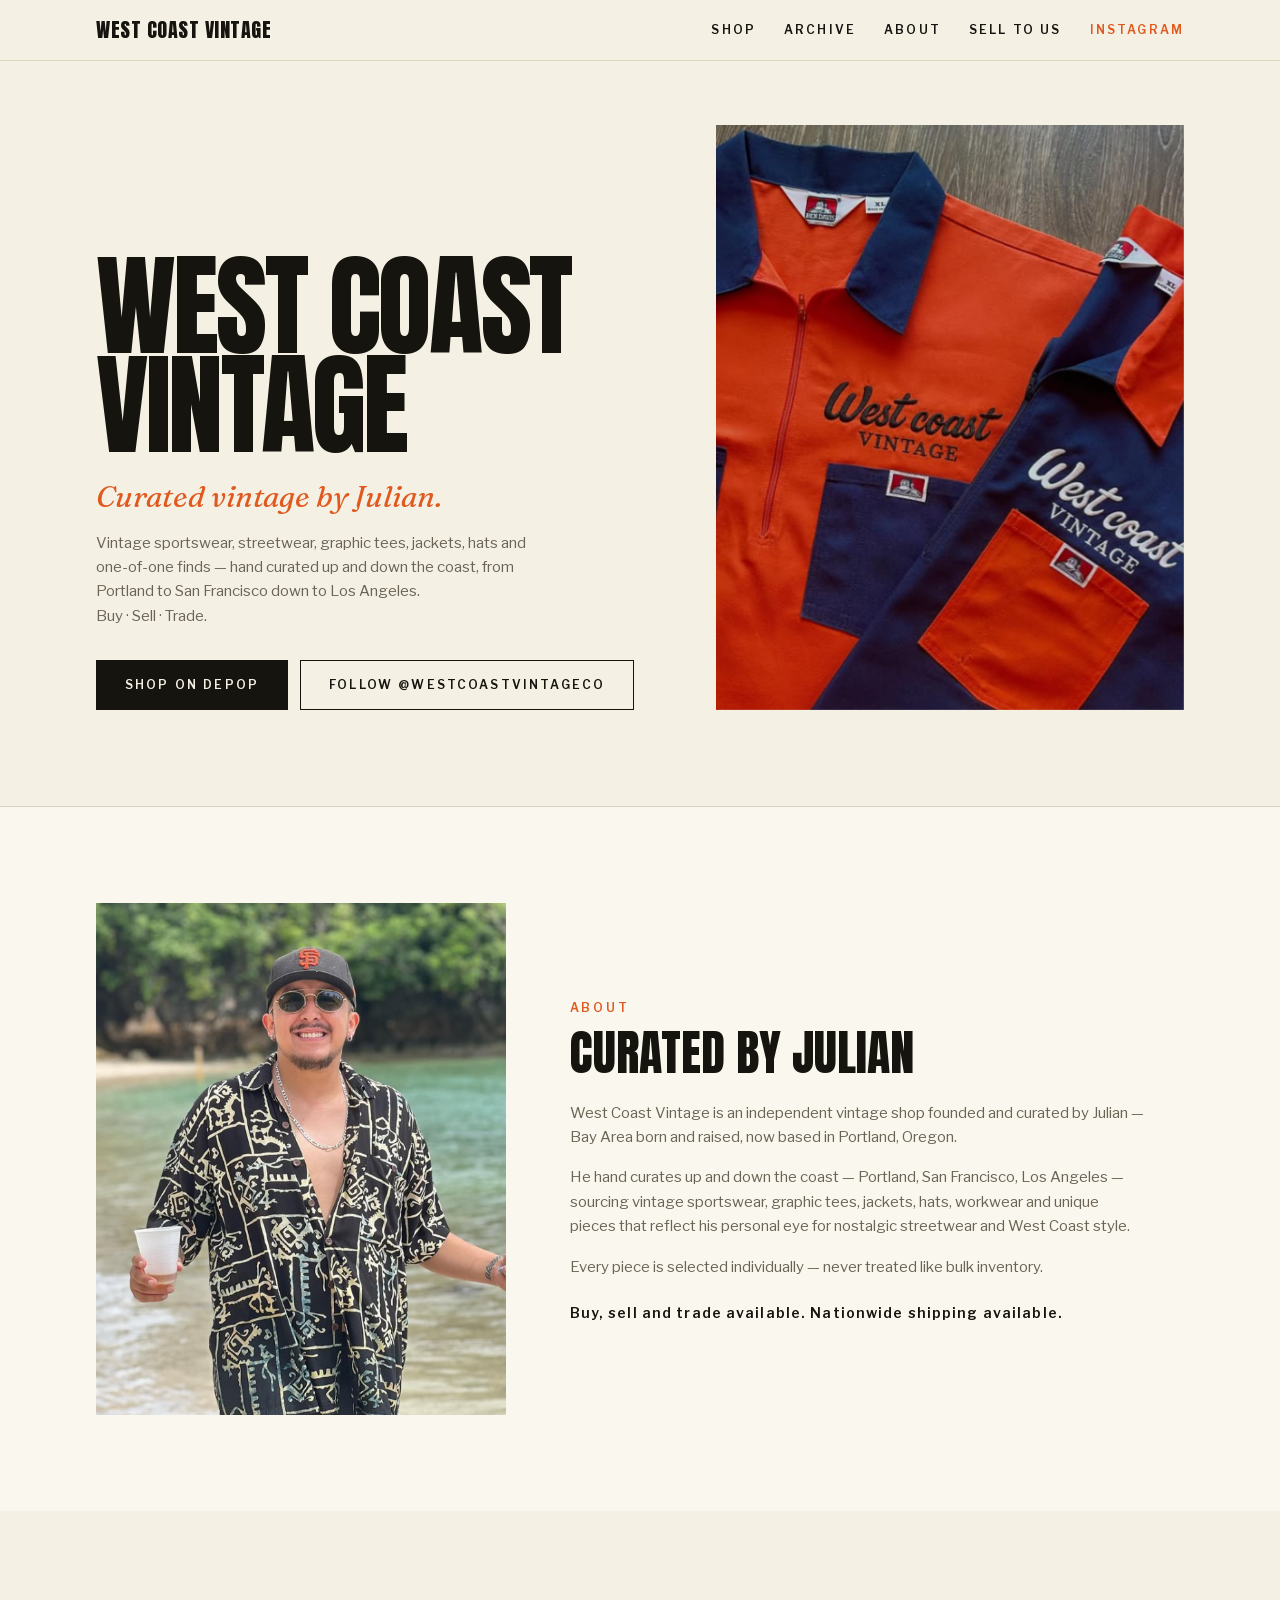
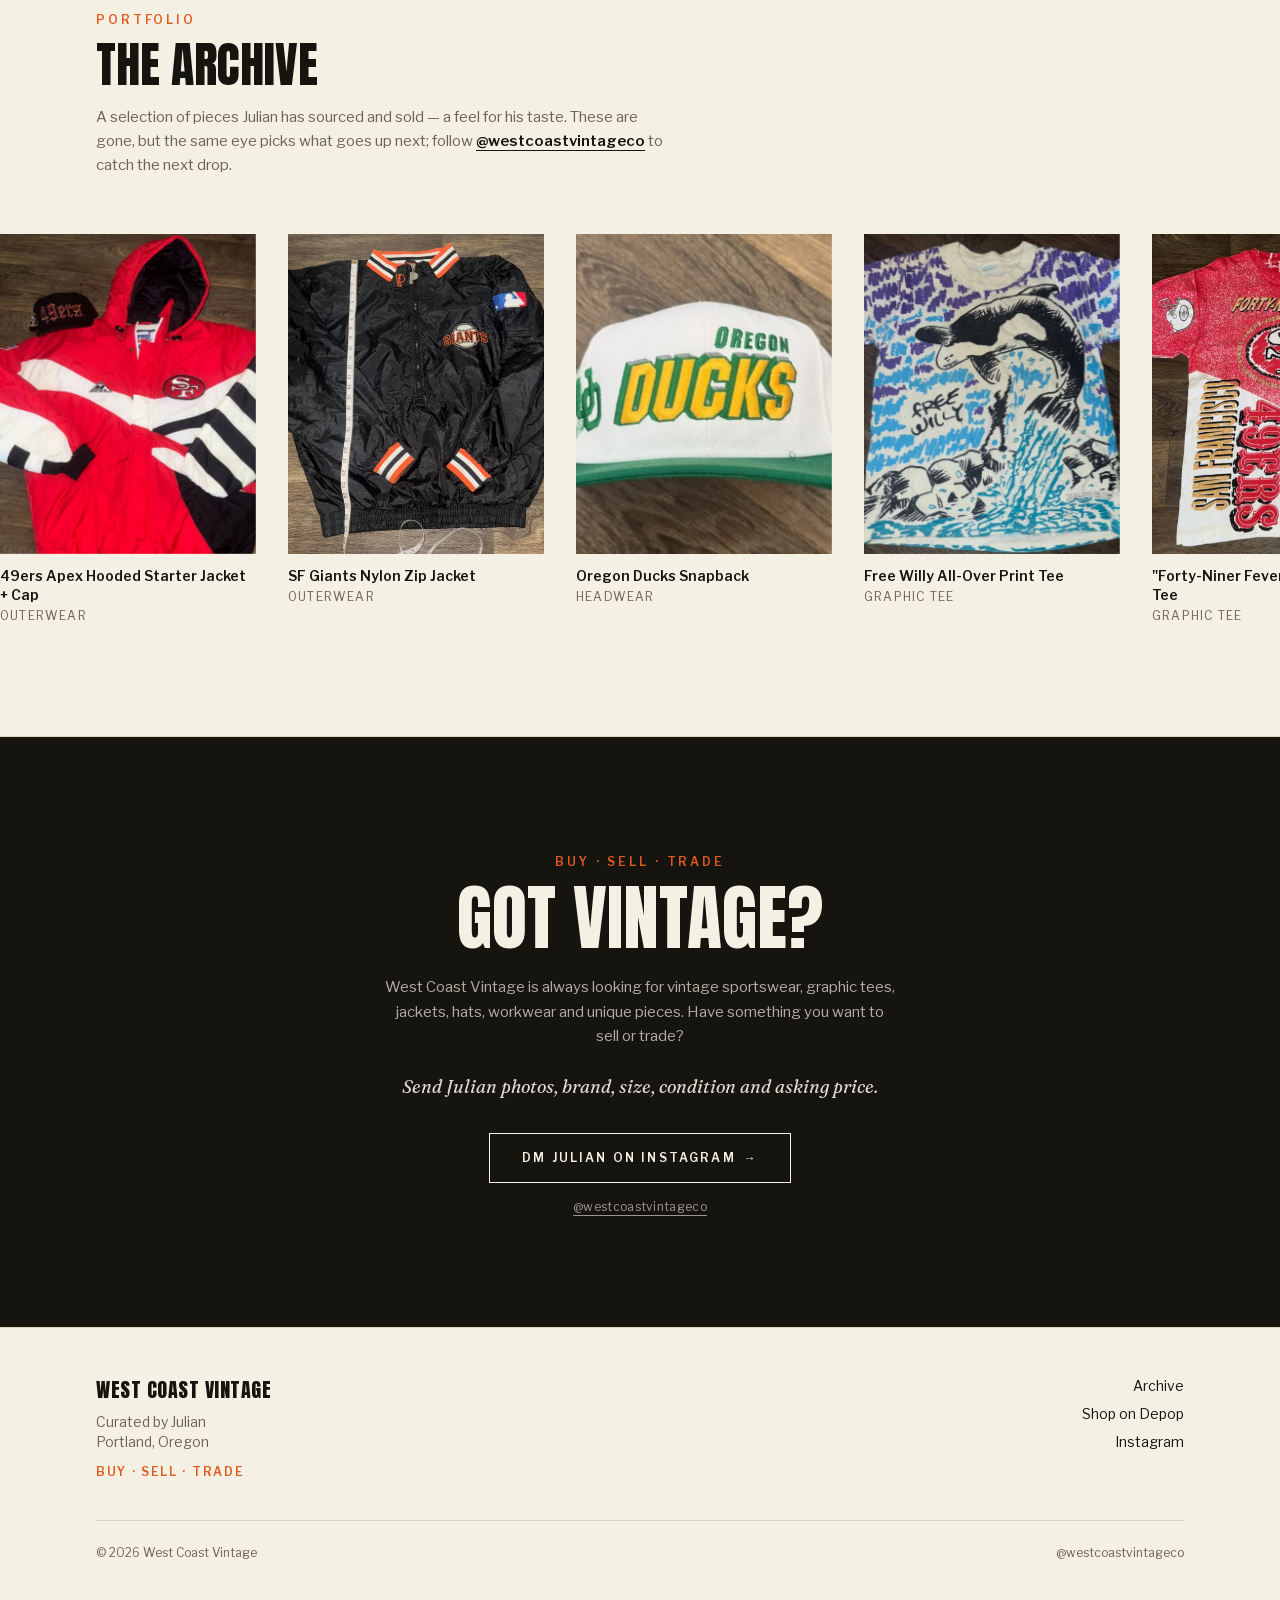
==== commit 5fd6ed7e: "Rebuild: footer Contact link removed" ====
--- a/index.html
+++ b/index.html
@@ -1 +1 @@
-<!DOCTYPE html><html lang="en" class="anton_a8b17dcd-module__Xi7J6a__variable fraunces_4b03b08c-module__xUWwMa__variable libre_franklin_732746b-module__P6hmxq__variable"><head><meta charSet="utf-8"/><meta name="viewport" content="width=device-width, initial-scale=1"/><link rel="preload" href="/_next/static/media/3c7c6164b2587822-s.p.16u3vygyjnhr0.woff2" as="font" crossorigin="" type="font/woff2"/><link rel="preload" href="/_next/static/media/8a4bb24664ac8500-s.p.2_7gz-nbwppeo.woff2" as="font" crossorigin="" type="font/woff2"/><link rel="preload" href="/_next/static/media/9e9f04e3c37952ab-s.p.0pan85mumqyf3.woff2" as="font" crossorigin="" type="font/woff2"/><link rel="preload" as="image" href="/images/hero.jpg"/><link rel="stylesheet" href="/_next/static/chunks/3uczymhgwdb1i.css" data-precedence="next"/><link rel="preload" as="script" fetchPriority="low" href="/_next/static/chunks/12aruqaur5huj.js"/><script src="/_next/static/chunks/3rx7jmld6eggj.js" async=""></script><script src="/_next/static/chunks/1mkbuudhndal5.js" async=""></script><script src="/_next/static/chunks/turbopack-368fbvj10rkfx.js" async=""></script><script src="/_next/static/chunks/3fntmmi971322.js" async="" crossorigin=""></script><script src="/_next/static/chunks/05v3livz910os.js" async="" crossorigin=""></script><meta name="theme-color" content="#f5f0e4"/><title>West Coast Vintage | Curated Vintage by Julian</title><meta name="description" content="Portland-based vintage sportswear, streetwear, graphic tees, jackets and one-of-one finds curated by Julian. Buy, sell and trade with West Coast Vintage."/><meta name="keywords" content="vintage clothing,vintage sportswear,Portland vintage,vintage streetwear,West Coast Vintage"/><meta property="og:title" content="West Coast Vintage | Curated Vintage by Julian"/><meta property="og:description" content="Portland-based vintage sportswear, streetwear, graphic tees, jackets and one-of-one finds curated by Julian. Buy, sell and trade with West Coast Vintage."/><meta property="og:url" content="https://westcoastvintage.co"/><meta property="og:site_name" content="West Coast Vintage"/><meta property="og:locale" content="en_US"/><meta property="og:image" content="https://westcoastvintage.co/opengraph-image?a79d0ba14c55d466"/><meta property="og:image:type" content="image/png"/><meta property="og:image:width" content="1200"/><meta property="og:image:height" content="630"/><meta property="og:image:alt" content="West Coast Vintage — Curated Vintage by Julian"/><meta property="og:type" content="website"/><meta name="twitter:card" content="summary_large_image"/><meta name="twitter:title" content="West Coast Vintage | Curated Vintage by Julian"/><meta name="twitter:description" content="Portland-based vintage sportswear, streetwear, graphic tees, jackets and one-of-one finds curated by Julian. Buy, sell and trade with West Coast Vintage."/><meta name="twitter:image" content="https://westcoastvintage.co/opengraph-image?a79d0ba14c55d466"/><meta name="twitter:image:alt" content="West Coast Vintage — Curated Vintage by Julian"/><meta name="twitter:image:type" content="image/png"/><meta name="twitter:image:width" content="1200"/><meta name="twitter:image:height" content="630"/><link rel="icon" href="/icon.svg?icon.05m8b6nn6v7z4.svg" sizes="any" type="image/svg+xml"/><meta name="next-size-adjust" content=""/><script src="/_next/static/chunks/0cz1d0mv5g_q7.js" noModule=""></script></head><body class="bg-cream text-ink antialiased"><div hidden=""><!--$--><!--/$--></div><svg width="0" height="0" class="absolute" aria-hidden="true"><filter id="wcv-grain"><feTurbulence type="fractalNoise" baseFrequency="0.85" numOctaves="2" stitchTiles="stitch" result="noise"></feTurbulence><feColorMatrix in="noise" type="matrix" values="0 0 0 0 0  0 0 0 0 0  0 0 0 0 0  0 0 0 0.6 0"></feColorMatrix></filter></svg><a href="#main" class="sr-only focus:not-sr-only focus:fixed focus:top-4 focus:left-4 focus:z-[100] focus:bg-ink focus:px-4 focus:py-2 focus:text-xs focus:font-semibold focus:tracking-widest focus:text-cream focus:uppercase">Skip to content</a><header class="sticky top-0 z-50 border-b border-line bg-cream/95 backdrop-blur-sm"><div class="mx-auto flex max-w-6xl items-center justify-between px-5 py-4 sm:px-8"><a href="#top" class="font-display text-lg tracking-wide sm:text-xl">WEST COAST VINTAGE</a><nav class="hidden items-center gap-7 md:flex"><a href="https://www.depop.com/westcoastvintageco/" target="_blank" rel="noopener noreferrer" class="text-xs font-semibold tracking-[0.18em] uppercase text-ink transition-colors hover:text-accent">Shop</a><a href="#archive" class="text-xs font-semibold tracking-[0.18em] uppercase text-ink transition-colors hover:text-accent">Archive</a><a href="#about" class="text-xs font-semibold tracking-[0.18em] uppercase text-ink transition-colors hover:text-accent">About</a><a href="#sell" class="text-xs font-semibold tracking-[0.18em] uppercase text-ink transition-colors hover:text-accent">Sell to Us</a><a href="https://instagram.com/westcoastvintageco" target="_blank" rel="noopener noreferrer" class="text-xs font-semibold tracking-[0.18em] uppercase text-accent transition-colors hover:text-accent-dark">Instagram</a></nav><button type="button" aria-expanded="false" aria-controls="mobile-nav" aria-label="Open menu, West Coast Vintage" class="flex h-9 w-9 flex-col items-center justify-center gap-[5px] md:hidden"><span class="h-[1.5px] w-5 bg-ink transition-transform "></span><span class="h-[1.5px] w-5 bg-ink transition-transform "></span></button></div></header><main id="main"><section id="top" class="mx-auto max-w-6xl px-5 pt-10 pb-16 sm:px-8 sm:pt-16 sm:pb-24"><div class="grid gap-10 lg:grid-cols-[1.1fr_0.9fr] lg:items-end lg:gap-12"><div><h1 class="fade-up fade-up-1 font-display text-[15vw] leading-[0.88] tracking-tight uppercase sm:text-[7.5rem] lg:text-[6rem] xl:text-[7rem]">West Coast<br/>Vintage</h1><p class="fade-up fade-up-2 font-serif text-2xl italic text-accent sm:text-3xl mt-6">Curated vintage by Julian.</p><p class="fade-up fade-up-2 mt-4 max-w-md text-[15px] leading-relaxed text-muted">Vintage sportswear, streetwear, graphic tees, jackets, hats and one-of-one finds — hand curated up and down the coast, from Portland to San Francisco down to Los Angeles.<br/>Buy · Sell · Trade.</p><div class="fade-up fade-up-3 mt-8 flex flex-col gap-3 sm:flex-row"><a href="https://www.depop.com/westcoastvintageco/" target="_blank" rel="noopener noreferrer" class="inline-flex items-center justify-center border border-ink bg-ink px-7 py-4 text-xs font-semibold tracking-[0.18em] text-cream uppercase transition-colors hover:bg-accent hover:border-accent">Shop on Depop</a><a href="https://instagram.com/westcoastvintageco" target="_blank" rel="noopener noreferrer" class="inline-flex items-center justify-center border border-ink px-7 py-4 text-xs font-semibold tracking-[0.18em] text-ink uppercase transition-colors hover:border-accent hover:text-accent">Follow @<!-- -->westcoastvintageco</a></div></div><div class="fade-up fade-up-3 relative aspect-[4/5] w-full"><img alt="West Coast Vintage branded Ben Davis workshirts" decoding="async" data-nimg="fill" class="object-cover" style="position:absolute;height:100%;width:100%;left:0;top:0;right:0;bottom:0;color:transparent" src="/images/hero.jpg"/></div></div></section><section id="about" class="border-t border-line bg-paper"><div class="mx-auto grid max-w-6xl gap-10 px-5 py-16 sm:px-8 sm:py-24 lg:grid-cols-[0.8fr_1.2fr] lg:items-center lg:gap-16"><div class="relative order-1 mx-auto aspect-[4/5] w-full max-w-xs lg:order-none lg:max-w-none"><img alt="Julian, founder of West Coast Vintage" loading="lazy" decoding="async" data-nimg="fill" class="object-cover" style="position:absolute;height:100%;width:100%;left:0;top:0;right:0;bottom:0;color:transparent" src="/images/julian.jpg"/></div><div><span class="text-xs font-semibold tracking-[0.24em] text-accent uppercase">About</span><h2 class="mt-3 font-display text-4xl uppercase leading-[0.95] sm:text-5xl">Curated by Julian</h2><div class="mt-6 max-w-xl space-y-4 text-[15px] leading-relaxed text-muted"><p>West Coast Vintage is an independent vintage shop founded and curated by Julian — Bay Area born and raised, now based in<!-- --> <!-- -->Portland, Oregon<!-- -->.</p><p>He hand curates up and down the coast — Portland, San Francisco, Los Angeles — sourcing vintage sportswear, graphic tees, jackets, hats, workwear and unique pieces that reflect his personal eye for nostalgic streetwear and West Coast style.</p><p>Every piece is selected individually — never treated like bulk inventory.</p></div><p class="mt-6 text-sm font-semibold tracking-[0.08em] text-ink">Buy, sell and trade available. Nationwide shipping available.</p></div></div></section><section id="archive" class="py-16 sm:py-24"><div class="mx-auto max-w-6xl px-5 sm:px-8"><div class="max-w-xl"><span class="text-xs font-semibold tracking-[0.24em] text-accent uppercase">Portfolio</span><h2 class="mt-3 font-display text-4xl uppercase leading-[0.95] sm:text-5xl">The Archive</h2><p class="mt-4 text-[15px] leading-relaxed text-muted">A selection of pieces Julian has sourced and sold — a feel for his taste. These are gone, but the same eye picks what goes up next; follow<!-- --> <a href="https://instagram.com/westcoastvintageco" target="_blank" rel="noopener noreferrer" class="font-semibold text-ink underline underline-offset-4 transition-colors hover:text-accent">@<!-- -->westcoastvintageco</a> <!-- -->to catch the next drop.</p></div></div><div class="mt-10 flex gap-5 overflow-x-auto px-5 pb-4 snap-x snap-mandatory sm:mt-14 sm:gap-8 sm:px-8"><article class="w-[68vw] shrink-0 snap-start sm:w-64"><div class="relative aspect-[4/5] w-full"><img alt="49ers Apex Hooded Starter Jacket + Cap" loading="lazy" decoding="async" data-nimg="fill" class="object-cover" style="position:absolute;height:100%;width:100%;left:0;top:0;right:0;bottom:0;color:transparent" src="/images/archive/49ers-starter-jacket.jpg"/></div><div class="mt-3"><h3 class="text-sm font-semibold leading-snug">49ers Apex Hooded Starter Jacket + Cap</h3><p class="mt-1 text-xs tracking-[0.1em] text-muted uppercase">Outerwear</p></div></article><article class="w-[68vw] shrink-0 snap-start sm:w-64"><div class="relative aspect-[4/5] w-full"><img alt="SF Giants Nylon Zip Jacket" loading="lazy" decoding="async" data-nimg="fill" class="object-cover" style="position:absolute;height:100%;width:100%;left:0;top:0;right:0;bottom:0;color:transparent" src="/images/archive/giants-jacket.jpg"/></div><div class="mt-3"><h3 class="text-sm font-semibold leading-snug">SF Giants Nylon Zip Jacket</h3><p class="mt-1 text-xs tracking-[0.1em] text-muted uppercase">Outerwear</p></div></article><article class="w-[68vw] shrink-0 snap-start sm:w-64"><div class="relative aspect-[4/5] w-full"><img alt="Oregon Ducks Snapback" loading="lazy" decoding="async" data-nimg="fill" class="object-cover" style="position:absolute;height:100%;width:100%;left:0;top:0;right:0;bottom:0;color:transparent" src="/images/archive/ducks-snapback.jpg"/></div><div class="mt-3"><h3 class="text-sm font-semibold leading-snug">Oregon Ducks Snapback</h3><p class="mt-1 text-xs tracking-[0.1em] text-muted uppercase">Headwear</p></div></article><article class="w-[68vw] shrink-0 snap-start sm:w-64"><div class="relative aspect-[4/5] w-full"><img alt="Free Willy All-Over Print Tee" loading="lazy" decoding="async" data-nimg="fill" class="object-cover" style="position:absolute;height:100%;width:100%;left:0;top:0;right:0;bottom:0;color:transparent" src="/images/archive/free-willy-tee.jpg"/></div><div class="mt-3"><h3 class="text-sm font-semibold leading-snug">Free Willy All-Over Print Tee</h3><p class="mt-1 text-xs tracking-[0.1em] text-muted uppercase">Graphic Tee</p></div></article><article class="w-[68vw] shrink-0 snap-start sm:w-64"><div class="relative aspect-[4/5] w-full"><img alt="&quot;Forty-Niner Fever&quot; All-Over Print Tee" loading="lazy" decoding="async" data-nimg="fill" class="object-cover" style="position:absolute;height:100%;width:100%;left:0;top:0;right:0;bottom:0;color:transparent" src="/images/archive/49ers-fever-tee.jpg"/></div><div class="mt-3"><h3 class="text-sm font-semibold leading-snug">&quot;Forty-Niner Fever&quot; All-Over Print Tee</h3><p class="mt-1 text-xs tracking-[0.1em] text-muted uppercase">Graphic Tee</p></div></article><article class="w-[68vw] shrink-0 snap-start sm:w-64"><div class="relative aspect-[4/5] w-full"><img alt="49ers Graphic Tee" loading="lazy" decoding="async" data-nimg="fill" class="object-cover" style="position:absolute;height:100%;width:100%;left:0;top:0;right:0;bottom:0;color:transparent" src="/images/archive/49ers-black-tee.jpg"/></div><div class="mt-3"><h3 class="text-sm font-semibold leading-snug">49ers Graphic Tee</h3><p class="mt-1 text-xs tracking-[0.1em] text-muted uppercase">Graphic Tee</p></div></article><article class="w-[68vw] shrink-0 snap-start sm:w-64"><div class="relative aspect-[4/5] w-full"><img alt="49ers Taz Graphic Tee" loading="lazy" decoding="async" data-nimg="fill" class="object-cover" style="position:absolute;height:100%;width:100%;left:0;top:0;right:0;bottom:0;color:transparent" src="/images/archive/49ers-taz-tee.jpg"/></div><div class="mt-3"><h3 class="text-sm font-semibold leading-snug">49ers Taz Graphic Tee</h3><p class="mt-1 text-xs tracking-[0.1em] text-muted uppercase">Graphic Tee</p></div></article><article class="w-[68vw] shrink-0 snap-start sm:w-64"><div class="relative aspect-[4/5] w-full"><img alt="USA Basketball &quot;America&#x27;s Team&quot; Tee" loading="lazy" decoding="async" data-nimg="fill" class="object-cover" style="position:absolute;height:100%;width:100%;left:0;top:0;right:0;bottom:0;color:transparent" src="/images/archive/usa-basketball-tee.jpg"/></div><div class="mt-3"><h3 class="text-sm font-semibold leading-snug">USA Basketball &quot;America&#x27;s Team&quot; Tee</h3><p class="mt-1 text-xs tracking-[0.1em] text-muted uppercase">Graphic Tee</p></div></article><article class="w-[68vw] shrink-0 snap-start sm:w-64"><div class="relative aspect-[4/5] w-full"><img alt="SF 49ers Crewneck Sweatshirt" loading="lazy" decoding="async" data-nimg="fill" class="object-cover" style="position:absolute;height:100%;width:100%;left:0;top:0;right:0;bottom:0;color:transparent" src="/images/archive/49ers-crewneck.jpg"/></div><div class="mt-3"><h3 class="text-sm font-semibold leading-snug">SF 49ers Crewneck Sweatshirt</h3><p class="mt-1 text-xs tracking-[0.1em] text-muted uppercase">Sweatshirt</p></div></article><article class="w-[68vw] shrink-0 snap-start sm:w-64"><div class="relative aspect-[4/5] w-full"><img alt="Golden State Warriors Crewneck" loading="lazy" decoding="async" data-nimg="fill" class="object-cover" style="position:absolute;height:100%;width:100%;left:0;top:0;right:0;bottom:0;color:transparent" src="/images/archive/warriors-crewneck.jpg"/></div><div class="mt-3"><h3 class="text-sm font-semibold leading-snug">Golden State Warriors Crewneck</h3><p class="mt-1 text-xs tracking-[0.1em] text-muted uppercase">Sweatshirt</p></div></article><article class="w-[68vw] shrink-0 snap-start sm:w-64"><div class="relative aspect-[4/5] w-full"><img alt="49ers Apex Polo Shirt" loading="lazy" decoding="async" data-nimg="fill" class="object-cover" style="position:absolute;height:100%;width:100%;left:0;top:0;right:0;bottom:0;color:transparent" src="/images/archive/49ers-polo.jpg"/></div><div class="mt-3"><h3 class="text-sm font-semibold leading-snug">49ers Apex Polo Shirt</h3><p class="mt-1 text-xs tracking-[0.1em] text-muted uppercase">Sportswear</p></div></article><article class="w-[68vw] shrink-0 snap-start sm:w-64"><div class="relative aspect-[4/5] w-full"><img alt="49ers Infant Tracksuit" loading="lazy" decoding="async" data-nimg="fill" class="object-cover" style="position:absolute;height:100%;width:100%;left:0;top:0;right:0;bottom:0;color:transparent" src="/images/archive/49ers-baby-tracksuit.jpg"/></div><div class="mt-3"><h3 class="text-sm font-semibold leading-snug">49ers Infant Tracksuit</h3><p class="mt-1 text-xs tracking-[0.1em] text-muted uppercase">Kids</p></div></article><article class="w-[68vw] shrink-0 snap-start sm:w-64"><div class="relative aspect-[4/5] w-full"><img alt="Raiders Infant Tracksuit" loading="lazy" decoding="async" data-nimg="fill" class="object-cover" style="position:absolute;height:100%;width:100%;left:0;top:0;right:0;bottom:0;color:transparent" src="/images/archive/raiders-baby-tracksuit.jpg"/></div><div class="mt-3"><h3 class="text-sm font-semibold leading-snug">Raiders Infant Tracksuit</h3><p class="mt-1 text-xs tracking-[0.1em] text-muted uppercase">Kids</p></div></article></div></section><section id="sell" class="border-t border-line bg-ink text-cream"><div class="mx-auto max-w-4xl px-5 py-16 text-center sm:px-8 sm:py-28"><span class="text-xs font-semibold tracking-[0.24em] text-accent uppercase">Buy · Sell · Trade</span><h2 class="mt-3 font-display text-5xl uppercase leading-[0.92] sm:text-7xl">Got Vintage?</h2><p class="mx-auto mt-6 max-w-lg text-[15px] leading-relaxed text-cream/70">West Coast Vintage is always looking for vintage sportswear, graphic tees, jackets, hats, workwear and unique pieces. Have something you want to sell or trade?</p><p class="mt-6 font-serif text-lg italic text-cream/90">Send Julian photos, brand, size, condition and asking price.</p><div class="mt-8"><a href="https://instagram.com/westcoastvintageco" target="_blank" rel="noopener noreferrer" class="inline-flex items-center gap-2 border border-cream px-8 py-4 text-xs font-semibold tracking-[0.18em] uppercase text-cream transition-colors hover:border-accent hover:bg-accent">DM Julian on Instagram<span aria-hidden="true">→</span></a><p class="mt-4 text-xs tracking-wide text-cream/60"><a href="https://instagram.com/westcoastvintageco" target="_blank" rel="noopener noreferrer" class="underline underline-offset-4 transition-colors hover:text-accent">@<!-- -->westcoastvintageco</a></p></div></div></section></main><footer class="border-t border-line"><div class="mx-auto max-w-6xl px-5 py-12 sm:px-8"><div class="flex flex-col gap-10 sm:flex-row sm:justify-between"><div><p class="font-display text-xl uppercase tracking-wide">West Coast Vintage</p><p class="mt-2 text-sm text-muted">Curated by Julian</p><p class="text-sm text-muted">Portland, Oregon</p><p class="mt-3 text-xs font-semibold tracking-[0.14em] text-accent uppercase">Buy · Sell · Trade</p></div><nav class="flex flex-col gap-2 text-sm sm:items-end"><a href="#archive" class="hover:text-accent">Archive</a><a href="https://www.depop.com/westcoastvintageco/" target="_blank" rel="noopener noreferrer" class="hover:text-accent">Shop on Depop</a><a href="https://instagram.com/westcoastvintageco" target="_blank" rel="noopener noreferrer" class="hover:text-accent">Instagram</a><a href="#sell" class="hover:text-accent">Contact</a></nav></div><div class="mt-10 flex flex-col gap-2 border-t border-line pt-6 text-xs text-muted sm:flex-row sm:justify-between"><span>© <!-- -->2026<!-- --> West Coast Vintage</span><a href="https://instagram.com/westcoastvintageco" target="_blank" rel="noopener noreferrer" class="transition-colors hover:text-accent">@<!-- -->westcoastvintageco</a></div></div></footer><!--$--><!--/$--><script src="/_next/static/chunks/12aruqaur5huj.js" id="_R_" async=""></script><script>(self.__next_f=self.__next_f||[]).push([0])</script><script>self.__next_f.push([1,"1:\"$Sreact.fragment\"\n2:I[39756,[\"/_next/static/chunks/3fntmmi971322.js\"],\"default\"]\n3:I[37457,[\"/_next/static/chunks/3fntmmi971322.js\"],\"default\"]\n4:I[36852,[\"/_next/static/chunks/05v3livz910os.js\"],\"default\"]\nd:I[68027,[],\"default\",1]\n:HL[\"/_next/static/chunks/3uczymhgwdb1i.css\",\"style\"]\n:HL[\"/_next/static/media/3c7c6164b2587822-s.p.16u3vygyjnhr0.woff2\",\"font\",{\"crossOrigin\":\"\",\"type\":\"font/woff2\"}]\n:HL[\"/_next/static/media/8a4bb24664ac8500-s.p.2_7gz-nbwppeo.woff2\",\"font\",{\"crossOrigin\":\"\",\"type\":\"font/woff2\"}]\n:HL[\"/_next/static/media/9e9f04e3c37952ab-s.p.0pan85mumqyf3.woff2\",\"font\",{\"crossOrigin\":\"\",\"type\":\"font/woff2\"}]\n0:{\"P\":null,\"c\":[\"\",\"\"],\"q\":\"\",\"i\":false,\"f\":[[[\"\",{\"children\":[\"__PAGE__\",{},\"$undefined\",\"$undefined\",4608]},\"$undefined\",\"$undefined\",4624],[[\"$\",\"$1\",\"c\",{\"children\":[[[\"$\",\"link\",\"0\",{\"rel\":\"stylesheet\",\"href\":\"/_next/static/chunks/3uczymhgwdb1i.css\",\"precedence\":\"next\",\"crossOrigin\":\"$undefined\",\"nonce\":\"$undefined\"}]],[\"$\",\"html\",null,{\"lang\":\"en\",\"className\":\"anton_a8b17dcd-module__Xi7J6a__variable fraunces_4b03b08c-module__xUWwMa__variable libre_franklin_732746b-module__P6hmxq__variable\",\"children\":[\"$\",\"body\",null,{\"className\":\"bg-cream text-ink antialiased\",\"children\":[\"$\",\"$L2\",null,{\"parallelRouterKey\":\"children\",\"error\":\"$undefined\",\"errorStyles\":\"$undefined\",\"errorScripts\":\"$undefined\",\"template\":[\"$\",\"$L3\",null,{}],\"templateStyles\":\"$undefined\",\"templateScripts\":\"$undefined\",\"notFound\":[[[\"$\",\"title\",null,{\"children\":\"404: This page could not be found.\"}],[\"$\",\"div\",null,{\"style\":{\"fontFamily\":\"system-ui,\\\"Segoe UI\\\",Roboto,Helvetica,Arial,sans-serif,\\\"Apple Color Emoji\\\",\\\"Segoe UI Emoji\\\"\",\"height\":\"100vh\",\"textAlign\":\"center\",\"display\":\"flex\",\"flexDirection\":\"column\",\"alignItems\":\"center\",\"justifyContent\":\"center\"},\"children\":[\"$\",\"div\",null,{\"children\":[[\"$\",\"style\",null,{\"dangerouslySetInnerHTML\":{\"__html\":\"body{color:#000;background:#fff;margin:0}.next-error-h1{border-right:1px solid rgba(0,0,0,.3)}@media (prefers-color-scheme:dark){body{color:#fff;background:#000}.next-error-h1{border-right:1px solid rgba(255,255,255,.3)}}\"}}],[\"$\",\"h1\",null,{\"className\":\"next-error-h1\",\"style\":{\"display\":\"inline-block\",\"margin\":\"0 20px 0 0\",\"padding\":\"0 23px 0 0\",\"fontSize\":24,\"fontWeight\":500,\"verticalAlign\":\"top\",\"lineHeight\":\"49px\"},\"children\":404}],[\"$\",\"div\",null,{\"style\":{\"display\":\"inline-block\"},\"children\":[\"$\",\"h2\",null,{\"style\":{\"fontSize\":14,\"fontWeight\":400,\"lineHeight\":\"49px\",\"margin\":0},\"children\":\"This page could not be found.\"}]}]]}]}]],[]],\"forbidden\":\"$undefined\",\"unauthorized\":\"$undefined\"}]}]}]]}],{\"children\":[[\"$\",\"$1\",\"c\",{\"children\":[[[\"$\",\"svg\",null,{\"width\":\"0\",\"height\":\"0\",\"className\":\"absolute\",\"aria-hidden\":\"true\",\"children\":[\"$\",\"filter\",null,{\"id\":\"wcv-grain\",\"children\":[[\"$\",\"feTurbulence\",null,{\"type\":\"fractalNoise\",\"baseFrequency\":\"0.85\",\"numOctaves\":2,\"stitchTiles\":\"stitch\",\"result\":\"noise\"}],[\"$\",\"feColorMatrix\",null,{\"in\":\"noise\",\"type\":\"matrix\",\"values\":\"0 0 0 0 0  0 0 0 0 0  0 0 0 0 0  0 0 0 0.6 0\"}]]}]}],[\"$\",\"a\",null,{\"href\":\"#main\",\"className\":\"sr-only focus:not-sr-only focus:fixed focus:top-4 focus:left-4 focus:z-[100] focus:bg-ink focus:px-4 focus:py-2 focus:text-xs focus:font-semibold focus:tracking-widest focus:text-cream focus:uppercase\",\"children\":\"Skip to content\"}],[\"$\",\"$L4\",null,{}],[\"$\",\"main\",null,{\"id\":\"main\",\"children\":[[\"$\",\"section\",null,{\"id\":\"top\",\"className\":\"mx-auto max-w-6xl px-5 pt-10 pb-16 sm:px-8 sm:pt-16 sm:pb-24\",\"children\":[\"$\",\"div\",null,{\"className\":\"grid gap-10 lg:grid-cols-[1.1fr_0.9fr] lg:items-end lg:gap-12\",\"children\":[[\"$\",\"div\",null,{\"children\":[[\"$\",\"h1\",null,{\"className\":\"fade-up fade-up-1 font-display text-[15vw] leading-[0.88] tracking-tight uppercase sm:text-[7.5rem] lg:text-[6rem] xl:text-[7rem]\",\"children\":[\"West Coast\",[\"$\",\"br\",null,{}],\"Vintage\"]}],[\"$\",\"p\",null,{\"className\":\"fade-up fade-up-2 font-serif text-2xl italic text-accent sm:text-3xl mt-6\",\"children\":\"Curated vintage by Julian.\"}],[\"$\",\"p\",null,{\"className\":\"fade-up fade-up-2 mt-4 max-w-md text-[15px] leading-relaxed text-muted\",\"children\":[\"Vintage sportswear, streetwear, graphic tees, jackets, hats and one-of-one finds — hand curated up and down the coast, from Portland to San Francisco down to Los Angeles.\",[\"$\",\"br\",null,{}],\"Buy · Sell · Trade.\"]}],[\"$\",\"div\",null,{\"className\":\"fade-up fade-up-3 mt-8 flex flex-col gap-3 sm:flex-row\",\"children\":[[\"$\",\"a\",null,{\"href\":\"https://www.depop.com/westcoastvintageco/\",\"target\":\"_blank\",\"rel\":\"noopener noreferrer\",\"className\":\"inline-flex items-center justify-center border border-ink bg-ink px-7 py-4 text-xs font-semibold tracking-[0.18em] text-cream uppercase transition-colors hover:bg-accent hover:border-accent\",\"children\":\"Shop on Depop\"}],[\"$\",\"a\",null,{\"href\":\"https://instagram.com/westcoastvintageco\",\"target\":\"_blank\",\"rel\":\"noopener noreferrer\",\"className\":\"inline-flex items-center justify-center border border-ink px-7 py-4 text-xs font-semibold tracking-[0.18em] text-ink uppercase transition-colors hover:border-accent hover:text-accent\",\"children\":[\"Follow @\",\"westcoastvintageco\"]}]]}]]}],\"$L5\"]}]}],\"$L6\",\"$L7\",\"$L8\"]}],\"$L9\"],[\"$La\"],\"$Lb\"]}],{},null,false,null]},null,false,null],\"$Lc\",false]],\"m\":\"$undefined\",\"G\":[\"$d\",[\"$Le\"]],\"S\":true,\"h\":null,\"r\":\"$undefined\",\"s\":\"$undefined\",\"a\":\"$undefined\",\"l\":\"$undefined\",\"p\":\"$undefined\",\"d\":\"$undefined\",\"b\":\"HhOKqWThcgo0ZL411Bqj1\"}\nf:I[5500,[\"/_next/static/chunks/05v3livz910os.js\"],\"Image\"]\n19:I[97367,[\"/_next/static/chunks/3fntmmi971322.js\"],\"OutletBoundary\"]\n1a:\"$Sreact.suspense\"\n1c:I[97367,[\"/_next/static/chunks/3fntmmi971322.js\"],\"ViewportBoundary\"]\n1e:I[97367,[\"/_next/static/chunks/3fntmmi971322.js\"],\"MetadataBoundary\"]\n5:[\"$\",\"div\",null,{\"className\":\"fade-up fade-up-3 relative aspect-[4/5] w-full\",\"children\":[\"$\",\"$Lf\",null,{\"src\":\"/images/hero.jpg\",\"alt\":\"West Coast Vintage branded Ben Davis workshirts\",\"fill\":true,\"priority\":true,\"sizes\":\"(min-width: 1024px) 45vw, 100vw\",\"className\":\"object-cover\"}]}]\n6:[\"$\",\"section\",null,{\"id\":\"about\",\"className\":\"border-t border-line bg-paper\",\"children\":[\"$\",\"div\",null,{\"className\":\"mx-auto grid max-w-6xl gap-10 px-5 py-16 sm:px-8 sm:py-24 lg:grid-cols-[0.8fr_1.2fr] lg:items-center lg:gap-16\",\"children\":[[\"$\",\"div\",null,{\"className\":\"relative order-1 mx-auto aspect-[4/5] w-full max-w-xs lg:order-none lg:max-w-none\",\"children\":[\"$\",\"$Lf\",null,{\"src\":\"/images/julian.jpg\",\"alt\":\"Julian, founder of West Coast Vintage\",\"fill\":true,\"priority\":false,\"sizes\":\"(min-width: 1024px) 25vw, (min-width: 640px) 50vw, 100vw\",\"className\":\"object-cover\"}]}],[\"$\",\"div\",null,{\"children\":[[\"$\",\"span\",null,{\"className\":\"text-xs font-semibold tracking-[0.24em] text-accent uppercase\",\"children\":\"About\"}],[\"$\",\"h2\",null,{\"className\":\"mt-3 font-display text-4xl uppercase leading-[0.95] sm:text-5xl\",\"children\":\"Curated by Julian\"}],[\"$\",\"div\",null,{\"className\":\"mt-6 max-w-xl space-y-4 text-[15px] leading-relaxed text-muted\",\"children\":[[\"$\",\"p\",null,{\"children\":[\"West Coast Vintage is an independent vintage shop founded and curated by Julian — Bay Area born and raised, now based in\",\" \",\"Portland, Oregon\",\".\"]}],[\"$\",\"p\",null,{\"children\":\"He hand curates up and down the coast — Portland, San Francisco, Los Angeles — sourcing vintage sportswear, graphic tees, jackets, hats, workwear and unique pieces that reflect his personal eye for nostalgic streetwear and West Coast style.\"}],[\"$\",\"p\",null,{\"children\":\"Every piece is selected individually — never treated like bulk inventory.\"}]]}],[\"$\",\"p\",null,{\"className\":\"mt-6 text-sm font-semibold tracking-[0.08em] text-ink\",\"children\":\"Buy, sell and trade available. Nationwide shipping available.\"}]]}]]}]}]\n7:[\"$\",\"section\",null,{\"id\":\"archive\",\"className\":\"py-16 sm:py-24\",\"children\":[[\"$\",\"div\",null,{\"className\":\"mx-auto max-w-6xl px-5 sm:px-8\",\"children\":[\"$\",\"div\",null,{\"className\":\"max-w-xl\",\"children\":[[\"$\",\"span\",null,{\"className\":\"text-xs font-semibold tracking-[0.24em] text-accent uppercase\",\"children\":\"Portfolio\"}],[\"$\",\"h2\",null,{\"className\":\"mt-3 font-display text-4xl uppercase leading-[0.95] sm:text-5xl\",\"children\":\"The Archive\"}],[\"$\",\"p\",null,{\"className\":\"mt-4 text-[15px] leading-relaxed text-muted\",\"children\":[\"A selection of pieces Julian has sourced and sold — a feel for his taste. These are gone, but the same eye picks what goes up next; follow\",\" \",[\"$\",\"a\",null,{\"href\":\"https://instagram.com/westcoastvintageco\",\"target\":\"_blank\",\"rel\":\"noopener noreferrer\",\"className\":\"font-semibold text-ink underline underline-offset-4 transition-colors hover:text-accent\",\"children\":[\"@\",\"westcoastvintageco\"]}],\" \",\"to catch the next drop.\"]}]]}]}],[\"$\",\"div\",null,{\"className\":\"mt-10 flex gap-5 overflow-x-auto px-5 pb-4 snap-x snap-mandatory sm:mt-14 sm:gap-8 sm:px-8\",\"children\":[[\"$\",\"article\",\"archive-1\",{\"className\":\"w-[68vw] shrink-0 snap-start sm:w-64\",\"children\":[[\"$\",\"div\",null,{\"className\":\"relative aspect-[4/5] w-full\",\"children\":[\"$\",\"$Lf\",null,{\"src\":\"/images/archive/49ers-starter-jacket.jpg\",\"alt\":\"49ers Apex Hooded Starter Jacket + Cap\",\"fill\":true,\"priority\":false,\"sizes\":\"(min-width: 1024px) 25vw, (min-width: 640px) 50vw, 100vw\",\"className\":\"object-cover\"}]}],[\"$\",\"div\",null,{\"className\":\"mt-3\",\"children\":[[\"$\",\"h3\",null,{\"className\":\"text-sm font-semibold leading-snug\",\"children\":\"49ers Apex Hooded Starter Jacket + Cap\"}],[\"$\",\"p\",null,{\"className\":\"mt-1 text-xs tracking-[0.1em] text-muted uppercase\",\"children\":\"Outerwear\"}]]}]]}],[\"$\",\"article\",\"archive-2\",{\"className\":\"w-[68vw] shrink-0 snap-start sm:w-64\",\"children\":[[\"$\",\"div\",null,{\"className\":\"relative aspect-[4/5] w-full\",\"children\":[\"$\",\"$Lf\",null,{\"src\":\"/images/archive/giants-jacket.jpg\",\"alt\":\"SF Giants Nylon Zip Jacket\",\"fill\":true,\"priority\":false,\"sizes\":\"(min-width: 1024px) 25vw, (min-width: 640px) 50vw, 100vw\",\"className\":\"object-cover\"}]}],[\"$\",\"div\",null,{\"className\":\"mt-3\",\"children\":[[\"$\",\"h3\",null,{\"className\":\"text-sm font-semibold leading-snug\",\"children\":\"SF Giants Nylon Zip Jacket\"}],[\"$\",\"p\",null,{\"className\":\"mt-1 text-xs tracking-[0.1em] text-muted uppercase\",\"children\":\"Outerwear\"}]]}]]}],[\"$\",\"article\",\"archive-3\",{\"className\":\"w-[68vw] shrink-0 snap-start sm:w-64\",\"children\":[[\"$\",\"div\",null,{\"className\":\"relative aspect-[4/5] w-full\",\"children\":[\"$\",\"$Lf\",null,{\"src\":\"/images/archive/ducks-snapback.jpg\",\"alt\":\"Oregon Ducks Snapback\",\"fill\":true,\"priority\":false,\"sizes\":\"(min-width: 1024px) 25vw, (min-width: 640px) 50vw, 100vw\",\"className\":\"object-cover\"}]}],[\"$\",\"div\",null,{\"className\":\"mt-3\",\"children\":[[\"$\",\"h3\",null,{\"className\":\"text-sm font-semibold leading-snug\",\"children\":\"Oregon Ducks Snapback\"}],[\"$\",\"p\",null,{\"className\":\"mt-1 text-xs tracking-[0.1em] text-muted uppercase\",\"children\":\"Headwear\"}]]}]]}],[\"$\",\"article\",\"archive-4\",{\"className\":\"w-[68vw] shrink-0 snap-start sm:w-64\",\"children\":[[\"$\",\"div\",null,{\"className\":\"relative aspect-[4/5] w-full\",\"children\":[\"$\",\"$Lf\",null,{\"src\":\"/images/archive/free-willy-tee.jpg\",\"alt\":\"Free Willy All-Over Print Tee\",\"fill\":true,\"priority\":false,\"sizes\":\"(min-width: 1024px) 25vw, (min-width: 640px) 50vw, 100vw\",\"className\":\"object-cover\"}]}],[\"$\",\"div\",null,{\"className\":\"mt-3\",\"children\":[[\"$\",\"h3\",null,{\"className\":\"text-sm font-semibold leading-snug\",\"children\":\"Free Willy All-Over Print Tee\"}],[\"$\",\"p\",null,{\"className\":\"mt-1 text-xs tracking-[0.1em] text-muted uppercase\",\"children\":\"Graphic Tee\"}]]}]]}],[\"$\",\"article\",\"archive-5\",{\"className\":\"w-[68vw] shrink-0 snap-start sm:w-64\",\"children\":[[\"$\",\"div\",null,{\"className\":\"relative aspect-[4/5] w-full\",\"children\":[\"$\",\"$Lf\",null,{\"src\":\"/images/archive/49ers-fever-tee.jpg\",\"alt\":\"\\\"Forty-Niner Fever\\\" All-Over Print Tee\",\"fill\":true,\"priority\":false,\"sizes\":\"(min-width: 1024px) 25vw, (min-width: 640px) 50vw, 100vw\",\"className\":\"object-cover\"}]}],[\"$\",\"div\",null,{\"className\":\"mt-3\",\"children\":[[\"$\",\"h3\",null,{\"className\":\"text-sm font-semibold leading-snug\",\"children\":\"\\\"Forty-Niner Fever\\\" All-Over Print Tee\"}],\"$L10\"]}]]}],\"$L11\",\"$L12\",\"$L13\",\"$L14\",\"$L15\",\"$L16\",\"$L17\",\"$L18\"]}]]}]\n8:[\"$\",\"section\",null,{\"id\":\"sell\",\"className\":\"border-t border-line bg-ink text-cream\",\"children\":[\"$\",\"div\",null,{\"className\":\"mx-auto max-w-4xl px-5 py-16 text-center sm:px-8 sm:py-28\",\"children\":[[\"$\",\"span\",null,{\"className\":\"text-xs font-semibold tracking-[0.24em] text-accent uppercase\",\"children\":\"Buy · Sell · Trade\"}],[\"$\",\"h2\",null,{\"className\":\"mt-3 font-display text-5xl uppercase leading-[0.92] sm:text-7xl\",\"children\":\"Got Vintage?\"}],[\"$\",\"p\",null,{\"className\":\"mx-auto mt-6 max-w-lg text-[15px] leading-relaxed text-cream/70\",\"children\":\"West Coast Vintage is always looking for vintage sportswear, graphic tees, jackets, hats, workwear and unique pieces. Have something you want to sell or trade?\"}],[\"$\",\"p\",null,{\"className\":\"mt-6 font-serif text-lg italic text-cream/90\",\"children\":\"Send Julian photos, brand, size, condition and asking price.\"}],[\"$\",\"div\",null,{\"className\":\"mt-8\",\"children\":[[\"$\",\"a\",null,{\"href\":\"https://instagram.com/westcoastvintageco\",\"target\":\"_blank\",\"rel\":\"noopener noreferrer\",\"className\":\"inline-flex items-center gap-2 border border-cream px-8 py-4 text-xs font-semibold tracking-[0.18em] uppercase text-cream transition-colors hover:border-accent hover:bg-accent\",\"children\":[\"DM Julian on Instagram\",[\"$\",\"span\",null,{\"aria-hidden\":\"true\",\"children\":\"→\"}]]}],[\"$\",\"p\",null,{\"className\":\"mt-4 text-xs tracking-wide text-cream/60\",\"children\":[\"$\",\"a\",null,{\"href\":\"https://instagram.com/westcoastvintageco\",\"target\":\"_blank\",\"rel\":\"noopener noreferrer\",\"className\":\"underline underline-offset-4 transition-colors hover:text-accent\",\"children\":[\"@\",\"westcoastvintageco\"]}]}]]}]]}]}]\n9:[\"$\",\"footer\",null,{\"className\":\"border-t border-line\",\"children\":[\"$\",\"div\",null,{\"className\":\"mx-auto max-w-6xl px-5 py-12 sm:px-8\",\"children\":[[\"$\",\"div\",null,{\"className\":\"flex flex-col gap-10 sm:flex-row sm:justify-between\",\"children\":[[\"$\",\"div\",null,{\"children\":[[\"$\",\"p\",null,{\"className\":\"font-display text-xl uppercase tracking-wide\",\"children\":\"West Coast Vintage\"}],[\"$\",\"p\",null,{\"className\":\"mt-2 text-sm text-muted\",\"children\":\"Curated by Julian\"}],[\"$\",\"p\",null,{\"className\":\"text-sm text-muted\",\"children\":\"Portland, Oregon\"}],[\"$\",\"p\",null,{\"className\":\"mt-3 text-xs font-semibold tracking-[0.14em] text-accent uppercase\",\"children\":\"Buy · Sell · Trade\"}]]}],[\"$\",\"nav\",null,{\"className\":\"flex flex-col gap-2 text-sm sm:items-end\",\"children\":[[\"$\",\"a\",null,{\"href\":\"#archive\",\"className\":\"hover:text-accent\",\"children\":\"Archive\"}],[\"$\",\"a\",null,{\"href\":\"https://www.depop.com/westcoastvintageco/\",\"target\":\"_blank\",\"rel\":\"noopener noreferrer\",\"className\":\"hover:text-accent\",\"children\":\"Shop on Depop\"}],[\"$\",\"a\",null,{\"href\":\"https://instagram.com/westcoastvintageco\",\"target\":\"_blank\",\"rel\":\"noopener noreferrer\",\"className\":\"hover:text-accent\",\"children\":\"Instagram\"}],[\"$\",\"a\",null,{\"href\":\"#sell\",\"className\":\"hover:text-accent\",\"children\":\"Contact\"}]]}]]}],[\"$\",\"div\",null,{\"className\":\"mt-10 flex flex-col gap-2 border-t border-line pt-6 text-xs text-muted sm:flex-row sm:justify-between\",\"children\":[[\"$\",\"span\",null,{\"children\":[\"© \",2026,\" West Coast Vintage\"]}],[\"$\",\"a\",null,{\"href\":\"https://instagram.com/westcoastvintageco\",\"target\":\"_blank\",\"rel\":\"noopener noreferrer\",\"className\":\"transition-colors hover:text-accent\",\"children\":[\"@\",\"westcoastvintageco\"]}]]}]]}]}]\na:[\"$\",\"script\",\"script-0\",{\"src\":\"/_next/static/chunks/05v3livz910os.js\",\"async\":true,\"nonce\":\"$undefined\"}]\nb:[\"$\",\"$L19\",null,{\"children\":[\"$\",\"$1a\",null,{\"name\":\"Next.MetadataOutlet\",\"children\":\"$@1b\"}]}]\nc:[\"$\",\"$1\",\"h\",{\"children\":[null,[\"$\",\"$L1c\",null,{\"children\":\"$L1d\"}],[\"$\",\"div\",null,{\"hidden\":true,\"children\":[\"$\",\"$L1e\",null,{\"children\":[\"$\",\"$1a\",null,{\"name\":\"Next.Metadata\",\"children\":\"$L1f\"}]}]}],[\"$\",\"meta\",null,{\"name\":\"next-size-adjust\",\"content\":\"\"}]]}]\ne:[\"$\",\"link\",\"0\",{\"rel\":\"stylesheet\",\"href\":\"/_next/static/chunks/3uczymhgwdb1i.css\",\"precedence\":\"next\",\"crossOrigin\":\"$undefined\",\"nonce\":\"$undefined\"}]\n10:[\"$\",\"p\",null,{\"className\":\"mt-1 text-xs tracking-[0.1em] text-muted uppercase\",\"children\":\"Graphic Tee\"}]\n11:[\"$\",\"article\",\"archive-6\",{\"className\":\"w-[68vw] shrink-0 snap-start sm:w-64\",\"children\":[[\"$\",\"div\",null,{\"className\":\"relative aspect-[4/5] w-full\",\"children\":[\"$\",\"$Lf\",null,{\"src\":\"/images/archive/49ers-black-tee.jpg\",\"alt\":\"49ers Graphic Tee\",\"fill\":true,\"priority\":false,\"sizes\":\"(min-width: 1024px) 25vw, (min-width: 640px) 50vw, 100vw\",\"className\":\"object-cover\"}]}],[\"$\",\"div\",null,{\"className\":\"mt-3\",\"children\":[[\"$\",\"h3\",null,{\"className\":\"text-sm font-semibold leading-snug\",\"children\":\"49ers Graphic Tee\"}],[\"$\",\"p\",null,{\"className\":\"mt-1 text-xs tracking-[0.1em] text-muted uppercase\",\"children\":\"Graphic Tee\"}]]}]]}]\n12:[\"$\",\"article\",\"archive-7\",{\"className\":\"w-[68vw] shrink-0 snap-start sm:w-64\",\"children\":[[\"$\",\"div\",null,{\"className\":\"relative aspect-[4/5] w-full\",\"children\":[\"$\",\"$Lf\",null,{\"src\":\"/images/archive/49ers-taz-tee.jpg\",\"alt\":\"49ers Taz Graphic Tee\",\"fill\":true,\"priority\":false,\"sizes\":\"(min-width: 1024px) 25vw, (min-width: 640px) 50vw, 100vw\",\"className\":\"object-cover\"}]}],[\"$\",\"div\",null,{\"className\":\"mt-3\",\"children\":[[\"$\",\"h3\",null,{\"className\":\"text-sm font-semibold leading-snug\",\"children\":\"49ers Taz Graphic Tee\"}],[\"$\",\"p\",null,{\"className\":\"mt-1 text-xs tracking-[0.1em] text-muted uppercase\",\"children\":\"Graphic Tee\"}]]}]]}]\n13:[\"$\",\"article\",\"archive-8\",{\"className\":\"w-[68vw] shrink-0 snap-start sm:w-64\",\"children\":[[\"$\",\"div\",null,{\"className\":\"relative aspect-[4/5] w-full\",\"children\":[\"$\",\"$Lf\",null,{\"src\":\"/images/archive/usa-basketball-tee.jpg\",\"alt\":\"USA Basketball \\\"America's Team\\\" Tee\",\"fill\":true,\"priority\":false,\"sizes\":\"(min-width: 1024px) 25vw, (min-width: 640px) 50vw, 100vw\",\"className\":\"object-cover\"}]}],[\"$\",\"div\",null,{\"className\":\"mt-3\",\"children\":[[\"$\",\"h3\",null,{\"className\":\"text-sm font-semibold leading-snug\",\"children\":\"USA Basketball \\\"America's Team\\\" Tee\"}],[\"$\",\"p\",null,{\"className\":\"mt-1 text-xs tracking-[0.1em] text-muted uppercase\",\"children\":\"Graphic Tee\"}]]}]]}]\n14:[\"$\",\"article\",\"archive-9\",{\"className\":\"w-[68vw] shrink-0 snap-start sm:w-64\",\"children\":[[\"$\",\"div\",null,{\"className\":\"relative aspect-[4/5] w-full\",\"children\":[\"$\",\"$Lf\",null,{\"src\":\"/images/archive/49ers-crewneck.jpg\",\"alt\":\"SF 49ers Crewneck Sweatshirt\",\"fill\":true,\"priority\":false,\"sizes\":\"(min-width: 1024px) 25vw, (min-width: 640px) 50vw, 100vw\",\"className\":\"object-cover\"}]}],[\"$\",\"div\",null,{\"className\":\"mt-3\",\"children\":[[\"$\",\"h3\",null,{\"className\":\"text-sm font-semibold leading-snug\",\"children\":\"SF 49ers Crewneck Sweatshirt\"}],[\"$\",\"p\",null,{\"className\":\"mt-1 text-xs tracking-[0.1em] text-muted uppercase\",\"children\":\"Sweatshirt\"}]]}]]}]\n15:[\"$\",\"article\",\"archive-10\",{\"className\":\"w-[68vw] shrink-0 snap-start sm:w-64\",\"children\":[[\"$\",\"div\",null,{\"className\":\"relative aspect-[4/5] w-full\",\"children\":[\"$\",\"$Lf\",null,{\"src\":\"/images/archive/warriors-crewneck.jpg\",\"alt\":\"Golden State Warriors Crewneck\",\"fill\":true,\"priority\":false,\"sizes\":\"(min-width: 1024px) 25vw, (min-width: 640px) 50vw, 100vw\",\"className\":\"object-cover\"}]}],[\"$\",\"div\",null,{\"className\":\"mt-3\",\"children\":[[\"$\",\"h3\",null,{\"className\":\"text-sm font-semibold leading-snug\",\"children\":\"Golden State Warriors Crewneck\"}],[\"$\",\"p\",null,{\"className\":\"mt-1 text-xs tracking-[0.1em] text-muted uppercase\",\"children\":\"Sweatshirt\"}]]}]]}]\n16:[\"$\",\"article\",\"archive-11\",{\"className\":\"w-[68vw] shrink-0 snap-start sm:w-64\",\"children\":[[\"$\",\"div\",null,{\"className\":\"relative aspect-[4/5] w-full\",\"children\":[\"$\",\"$Lf\",null,{\"src\":\"/images/archive/49ers-polo.jpg\",\"alt\":\"49ers Apex Polo Shirt\",\"fill\":true,\"priority\":false,\"sizes\":\"(min-width: 1024px) 25vw, (min-width: 640px) 50vw, 100vw\",\"className\":\"object-cover\"}]}],[\"$\",\"div\",null,{\"className\":\"mt-3\",\"children\":[[\"$\",\"h3\",null,{\"className\":\"text-sm font-semibold leading-snug\",\"children\":\"49ers Apex Polo Shirt\"}],[\"$\",\"p\",null,{\"className\":\"mt-1 text-xs tracking-[0.1em] text-muted uppercase\",\"children\":\"Sportswear\"}]]}]]}]\n17:[\"$\",\"article\",\"archive-12\",{\"className\":\"w-[68vw] shrink-0 snap-start sm:w-64\",\"children\":[[\"$\",\"div\",null,{\"className\":\"relative aspect-[4/5] w-full\",\"children\":[\"$\",\"$Lf\",null,{\"src\":\"/images/archive/49ers-baby-tracksuit.jpg\",\"alt\":\"49ers Infant Tracksuit\",\"fill\":true,\"priority\":false,\"sizes\":\"(min-width: 1024px) 25vw, (min-width: 640px) 50vw, 100vw\",\"className\":\"object-cover\"}]}],[\"$\",\"div\",null,{\"className\":\"mt-3\",\"children\":[[\"$\",\"h3\",null,{\"className\":\"text-sm font-semibold leading-snug\",\"children\":\"49ers Infant Tracksuit\"}],[\"$\",\"p\",null,{\"className\":\"mt-1 text-xs tracking-[0.1em] text-muted uppercase\",\"children\":\"Kids\"}]]}]]}]\n18:[\"$\",\"article\",\"archive-13\",{\"className\":\"w-[68vw] shrink-0 snap-start sm:w-64\",\"children\":[[\"$\",\"div\",null,{\"className\":\"relative aspect-[4/5] w-full\",\"children\":[\"$\",\"$Lf\",null,{\"src\":\"/images/archive/raiders-baby-tracksuit.jpg\",\"alt\":\"Raiders Infant Tracksuit\",\"fill\":true,\"priority\":false,\"sizes\":\"(min-width: 1024px) 25vw, (min-width: 640px) 50vw, 100vw\",\"className\":\"object-cover\"}]}],[\"$\",\"div\",null,{\"className\":\"mt-3\",\"children\":[[\"$\",\"h3\",null,{\"className\":\"text-sm font-semibold leading-snug\",\"children\":\"Raiders Infant Tracksuit\"}],[\"$\",\"p\",null,{\"className\":\"mt-1 text-xs tracking-[0.1em] text-muted uppercase\",\"children\":\"Kids\"}]]}]]}]\n1d:[[\"$\",\"meta\",\"0\",{\"charSet\":\"utf-8\"}],[\"$\",\"meta\",\"1\",{\"name\":\"viewport\",\"content\":\"width=device-width, initial-scale=1\"}],[\"$\",\"meta\",\"2\",{\"name\":\"theme-color\",\"content\":\"#f5f0e4\"}]]\n20:I[27201,[\"/_next/static/chunks/3fntmmi971322.js\"],\"IconMark\"]\n1b:null\n1f:[[\"$\",\"title\",\"0\",{\"children\":\"West Coast Vintage | Curated Vintage by Julian\"}],[\"$\",\"meta\",\"1\",{\"name\":\"description\",\"content\":\"Portland-based vintage sportswear, streetwear, graphic tees, jackets and one-of-one finds curated by Julian. Buy, sell and trade with West Coast Vintage.\"}],[\"$\",\"meta\",\"2\",{\"name\":\"keywords\",\"content\":\"vintage clothing,vintage sportswear,Portland vintage,vintage streetwear,West Coast Vintage\"}],[\"$\",\"meta\",\"3\",{\"property\":\"og:title\",\"content\":\"West Coast Vintage | Curated Vintage by Julian\"}],[\"$\",\"meta\",\"4\",{\"property\":\"og:description\",\"content\":\"Portland-based vintage sportswear, streetwear, graphic tees, jackets and one-of-one finds curated by Julian. Buy, sell and trade with West Coast Vintage.\"}],[\"$\",\"meta\",\"5\",{\"property\":\"og:url\",\"content\":\"https://westcoastvintage.co\"}],[\"$\",\"meta\",\"6\",{\"property\":\"og:site_name\",\"content\":\"West Coast Vintage\"}],[\"$\",\"meta\",\"7\",{\"property\":\"og:locale\",\"content\":\"en_US\"}],[\"$\",\"meta\",\"8\",{\"property\":\"og:image\",\"content\":\"https://westcoastvintage.co/opengraph-image?a79d0ba14c55d466\"}],[\"$\",\"meta\",\"9\",{\"property\":\"og:image:type\",\"content\":\"image/png\"}],[\"$\",\"meta\",\"10\",{\"property\":\"og:image:width\",\"content\":\"1200\"}],[\"$\",\"meta\",\"11\",{\"property\":\"og:image:height\",\"content\":\"630\"}],[\"$\",\"meta\",\"12\",{\"property\":\"og:image:alt\",\"content\":\"West Coast Vintage — Curated Vintage by Julian\"}],[\"$\",\"meta\",\"13\",{\"property\":\"og:type\",\"content\":\"website\"}],[\"$\",\"meta\",\"14\",{\"name\":\"twitter:card\",\"content\":\"summary_large_image\"}],[\"$\",\"meta\",\"15\",{\"name\":\"twitter:title\",\"content\":\"West Coast Vintage | Curated Vintage by Julian\"}],[\"$\",\"meta\",\"16\",{\"name\":\"twitter:description\",\"content\":\"Portland-based vintage sportswear, streetwear, graphic tees, jackets and one-of-one finds curated by Julian. Buy, sell and trade with West Coast Vintage.\"}],[\"$\",\"meta\",\"17\",{\"name\":\"twitter:image\",\"content\":\"https://westcoastvintage.co/opengraph-image?a79d0ba14c55d466\"}],[\"$\",\"meta\",\"18\",{\"name\":\"twitter:image:alt\",\"content\":\"West Coast Vintage — Curated Vintage by Julian\"}],[\"$\",\"meta\",\"19\",{\"name\":\"twitter:image:type\",\"content\":\"image/png\"}],[\"$\",\"meta\",\"20\",{\"name\":\"twitter:image:width\",\"content\":\"1200\"}],[\"$\",\"meta\",\"21\",{\"name\":\"twitter:image:height\",\"content\":\"630\"}],[\"$\",\"link\",\"22\",{\"rel\":\"icon\",\"href\":\"/icon.svg?icon.05m8b6nn6v7z4.svg\",\"sizes\":\"any\",\"type\":\"image/svg+xml\"}],[\"$\",\"$L20\",\"23\",{}]]\n"])</script></body></html>+<!DOCTYPE html><html lang="en" class="anton_a8b17dcd-module__Xi7J6a__variable fraunces_4b03b08c-module__xUWwMa__variable libre_franklin_732746b-module__P6hmxq__variable"><head><meta charSet="utf-8"/><meta name="viewport" content="width=device-width, initial-scale=1"/><link rel="preload" href="/_next/static/media/3c7c6164b2587822-s.p.16u3vygyjnhr0.woff2" as="font" crossorigin="" type="font/woff2"/><link rel="preload" href="/_next/static/media/8a4bb24664ac8500-s.p.2_7gz-nbwppeo.woff2" as="font" crossorigin="" type="font/woff2"/><link rel="preload" href="/_next/static/media/9e9f04e3c37952ab-s.p.0pan85mumqyf3.woff2" as="font" crossorigin="" type="font/woff2"/><link rel="preload" as="image" href="/images/hero.jpg"/><link rel="stylesheet" href="/_next/static/chunks/3uczymhgwdb1i.css" data-precedence="next"/><link rel="preload" as="script" fetchPriority="low" href="/_next/static/chunks/12aruqaur5huj.js"/><script src="/_next/static/chunks/3rx7jmld6eggj.js" async=""></script><script src="/_next/static/chunks/1mkbuudhndal5.js" async=""></script><script src="/_next/static/chunks/turbopack-368fbvj10rkfx.js" async=""></script><script src="/_next/static/chunks/3fntmmi971322.js" async="" crossorigin=""></script><script src="/_next/static/chunks/05v3livz910os.js" async="" crossorigin=""></script><meta name="theme-color" content="#f5f0e4"/><title>West Coast Vintage | Curated Vintage by Julian</title><meta name="description" content="Portland-based vintage sportswear, streetwear, graphic tees, jackets and one-of-one finds curated by Julian. Buy, sell and trade with West Coast Vintage."/><meta name="keywords" content="vintage clothing,vintage sportswear,Portland vintage,vintage streetwear,West Coast Vintage"/><meta property="og:title" content="West Coast Vintage | Curated Vintage by Julian"/><meta property="og:description" content="Portland-based vintage sportswear, streetwear, graphic tees, jackets and one-of-one finds curated by Julian. Buy, sell and trade with West Coast Vintage."/><meta property="og:url" content="https://westcoastvintage.co"/><meta property="og:site_name" content="West Coast Vintage"/><meta property="og:locale" content="en_US"/><meta property="og:image" content="https://westcoastvintage.co/opengraph-image?a79d0ba14c55d466"/><meta property="og:image:type" content="image/png"/><meta property="og:image:width" content="1200"/><meta property="og:image:height" content="630"/><meta property="og:image:alt" content="West Coast Vintage — Curated Vintage by Julian"/><meta property="og:type" content="website"/><meta name="twitter:card" content="summary_large_image"/><meta name="twitter:title" content="West Coast Vintage | Curated Vintage by Julian"/><meta name="twitter:description" content="Portland-based vintage sportswear, streetwear, graphic tees, jackets and one-of-one finds curated by Julian. Buy, sell and trade with West Coast Vintage."/><meta name="twitter:image" content="https://westcoastvintage.co/opengraph-image?a79d0ba14c55d466"/><meta name="twitter:image:alt" content="West Coast Vintage — Curated Vintage by Julian"/><meta name="twitter:image:type" content="image/png"/><meta name="twitter:image:width" content="1200"/><meta name="twitter:image:height" content="630"/><link rel="icon" href="/icon.svg?icon.05m8b6nn6v7z4.svg" sizes="any" type="image/svg+xml"/><meta name="next-size-adjust" content=""/><script src="/_next/static/chunks/0cz1d0mv5g_q7.js" noModule=""></script></head><body class="bg-cream text-ink antialiased"><div hidden=""><!--$--><!--/$--></div><svg width="0" height="0" class="absolute" aria-hidden="true"><filter id="wcv-grain"><feTurbulence type="fractalNoise" baseFrequency="0.85" numOctaves="2" stitchTiles="stitch" result="noise"></feTurbulence><feColorMatrix in="noise" type="matrix" values="0 0 0 0 0  0 0 0 0 0  0 0 0 0 0  0 0 0 0.6 0"></feColorMatrix></filter></svg><a href="#main" class="sr-only focus:not-sr-only focus:fixed focus:top-4 focus:left-4 focus:z-[100] focus:bg-ink focus:px-4 focus:py-2 focus:text-xs focus:font-semibold focus:tracking-widest focus:text-cream focus:uppercase">Skip to content</a><header class="sticky top-0 z-50 border-b border-line bg-cream/95 backdrop-blur-sm"><div class="mx-auto flex max-w-6xl items-center justify-between px-5 py-4 sm:px-8"><a href="#top" class="font-display text-lg tracking-wide sm:text-xl">WEST COAST VINTAGE</a><nav class="hidden items-center gap-7 md:flex"><a href="https://www.depop.com/westcoastvintageco/" target="_blank" rel="noopener noreferrer" class="text-xs font-semibold tracking-[0.18em] uppercase text-ink transition-colors hover:text-accent">Shop</a><a href="#archive" class="text-xs font-semibold tracking-[0.18em] uppercase text-ink transition-colors hover:text-accent">Archive</a><a href="#about" class="text-xs font-semibold tracking-[0.18em] uppercase text-ink transition-colors hover:text-accent">About</a><a href="#sell" class="text-xs font-semibold tracking-[0.18em] uppercase text-ink transition-colors hover:text-accent">Sell to Us</a><a href="https://instagram.com/westcoastvintageco" target="_blank" rel="noopener noreferrer" class="text-xs font-semibold tracking-[0.18em] uppercase text-accent transition-colors hover:text-accent-dark">Instagram</a></nav><button type="button" aria-expanded="false" aria-controls="mobile-nav" aria-label="Open menu, West Coast Vintage" class="flex h-9 w-9 flex-col items-center justify-center gap-[5px] md:hidden"><span class="h-[1.5px] w-5 bg-ink transition-transform "></span><span class="h-[1.5px] w-5 bg-ink transition-transform "></span></button></div></header><main id="main"><section id="top" class="mx-auto max-w-6xl px-5 pt-10 pb-16 sm:px-8 sm:pt-16 sm:pb-24"><div class="grid gap-10 lg:grid-cols-[1.1fr_0.9fr] lg:items-end lg:gap-12"><div><h1 class="fade-up fade-up-1 font-display text-[15vw] leading-[0.88] tracking-tight uppercase sm:text-[7.5rem] lg:text-[6rem] xl:text-[7rem]">West Coast<br/>Vintage</h1><p class="fade-up fade-up-2 font-serif text-2xl italic text-accent sm:text-3xl mt-6">Curated vintage by Julian.</p><p class="fade-up fade-up-2 mt-4 max-w-md text-[15px] leading-relaxed text-muted">Vintage sportswear, streetwear, graphic tees, jackets, hats and one-of-one finds — hand curated up and down the coast, from Portland to San Francisco down to Los Angeles.<br/>Buy · Sell · Trade.</p><div class="fade-up fade-up-3 mt-8 flex flex-col gap-3 sm:flex-row"><a href="https://www.depop.com/westcoastvintageco/" target="_blank" rel="noopener noreferrer" class="inline-flex items-center justify-center border border-ink bg-ink px-7 py-4 text-xs font-semibold tracking-[0.18em] text-cream uppercase transition-colors hover:bg-accent hover:border-accent">Shop on Depop</a><a href="https://instagram.com/westcoastvintageco" target="_blank" rel="noopener noreferrer" class="inline-flex items-center justify-center border border-ink px-7 py-4 text-xs font-semibold tracking-[0.18em] text-ink uppercase transition-colors hover:border-accent hover:text-accent">Follow @<!-- -->westcoastvintageco</a></div></div><div class="fade-up fade-up-3 relative aspect-[4/5] w-full"><img alt="West Coast Vintage branded Ben Davis workshirts" decoding="async" data-nimg="fill" class="object-cover" style="position:absolute;height:100%;width:100%;left:0;top:0;right:0;bottom:0;color:transparent" src="/images/hero.jpg"/></div></div></section><section id="about" class="border-t border-line bg-paper"><div class="mx-auto grid max-w-6xl gap-10 px-5 py-16 sm:px-8 sm:py-24 lg:grid-cols-[0.8fr_1.2fr] lg:items-center lg:gap-16"><div class="relative order-1 mx-auto aspect-[4/5] w-full max-w-xs lg:order-none lg:max-w-none"><img alt="Julian, founder of West Coast Vintage" loading="lazy" decoding="async" data-nimg="fill" class="object-cover" style="position:absolute;height:100%;width:100%;left:0;top:0;right:0;bottom:0;color:transparent" src="/images/julian.jpg"/></div><div><span class="text-xs font-semibold tracking-[0.24em] text-accent uppercase">About</span><h2 class="mt-3 font-display text-4xl uppercase leading-[0.95] sm:text-5xl">Curated by Julian</h2><div class="mt-6 max-w-xl space-y-4 text-[15px] leading-relaxed text-muted"><p>West Coast Vintage is an independent vintage shop founded and curated by Julian — Bay Area born and raised, now based in<!-- --> <!-- -->Portland, Oregon<!-- -->.</p><p>He hand curates up and down the coast — Portland, San Francisco, Los Angeles — sourcing vintage sportswear, graphic tees, jackets, hats, workwear and unique pieces that reflect his personal eye for nostalgic streetwear and West Coast style.</p><p>Every piece is selected individually — never treated like bulk inventory.</p></div><p class="mt-6 text-sm font-semibold tracking-[0.08em] text-ink">Buy, sell and trade available. Nationwide shipping available.</p></div></div></section><section id="archive" class="py-16 sm:py-24"><div class="mx-auto max-w-6xl px-5 sm:px-8"><div class="max-w-xl"><span class="text-xs font-semibold tracking-[0.24em] text-accent uppercase">Portfolio</span><h2 class="mt-3 font-display text-4xl uppercase leading-[0.95] sm:text-5xl">The Archive</h2><p class="mt-4 text-[15px] leading-relaxed text-muted">A selection of pieces Julian has sourced and sold — a feel for his taste. These are gone, but the same eye picks what goes up next; follow<!-- --> <a href="https://instagram.com/westcoastvintageco" target="_blank" rel="noopener noreferrer" class="font-semibold text-ink underline underline-offset-4 transition-colors hover:text-accent">@<!-- -->westcoastvintageco</a> <!-- -->to catch the next drop.</p></div></div><div class="mt-10 flex gap-5 overflow-x-auto px-5 pb-4 snap-x snap-mandatory sm:mt-14 sm:gap-8 sm:px-8"><article class="w-[68vw] shrink-0 snap-start sm:w-64"><div class="relative aspect-[4/5] w-full"><img alt="49ers Apex Hooded Starter Jacket + Cap" loading="lazy" decoding="async" data-nimg="fill" class="object-cover" style="position:absolute;height:100%;width:100%;left:0;top:0;right:0;bottom:0;color:transparent" src="/images/archive/49ers-starter-jacket.jpg"/></div><div class="mt-3"><h3 class="text-sm font-semibold leading-snug">49ers Apex Hooded Starter Jacket + Cap</h3><p class="mt-1 text-xs tracking-[0.1em] text-muted uppercase">Outerwear</p></div></article><article class="w-[68vw] shrink-0 snap-start sm:w-64"><div class="relative aspect-[4/5] w-full"><img alt="SF Giants Nylon Zip Jacket" loading="lazy" decoding="async" data-nimg="fill" class="object-cover" style="position:absolute;height:100%;width:100%;left:0;top:0;right:0;bottom:0;color:transparent" src="/images/archive/giants-jacket.jpg"/></div><div class="mt-3"><h3 class="text-sm font-semibold leading-snug">SF Giants Nylon Zip Jacket</h3><p class="mt-1 text-xs tracking-[0.1em] text-muted uppercase">Outerwear</p></div></article><article class="w-[68vw] shrink-0 snap-start sm:w-64"><div class="relative aspect-[4/5] w-full"><img alt="Oregon Ducks Snapback" loading="lazy" decoding="async" data-nimg="fill" class="object-cover" style="position:absolute;height:100%;width:100%;left:0;top:0;right:0;bottom:0;color:transparent" src="/images/archive/ducks-snapback.jpg"/></div><div class="mt-3"><h3 class="text-sm font-semibold leading-snug">Oregon Ducks Snapback</h3><p class="mt-1 text-xs tracking-[0.1em] text-muted uppercase">Headwear</p></div></article><article class="w-[68vw] shrink-0 snap-start sm:w-64"><div class="relative aspect-[4/5] w-full"><img alt="Free Willy All-Over Print Tee" loading="lazy" decoding="async" data-nimg="fill" class="object-cover" style="position:absolute;height:100%;width:100%;left:0;top:0;right:0;bottom:0;color:transparent" src="/images/archive/free-willy-tee.jpg"/></div><div class="mt-3"><h3 class="text-sm font-semibold leading-snug">Free Willy All-Over Print Tee</h3><p class="mt-1 text-xs tracking-[0.1em] text-muted uppercase">Graphic Tee</p></div></article><article class="w-[68vw] shrink-0 snap-start sm:w-64"><div class="relative aspect-[4/5] w-full"><img alt="&quot;Forty-Niner Fever&quot; All-Over Print Tee" loading="lazy" decoding="async" data-nimg="fill" class="object-cover" style="position:absolute;height:100%;width:100%;left:0;top:0;right:0;bottom:0;color:transparent" src="/images/archive/49ers-fever-tee.jpg"/></div><div class="mt-3"><h3 class="text-sm font-semibold leading-snug">&quot;Forty-Niner Fever&quot; All-Over Print Tee</h3><p class="mt-1 text-xs tracking-[0.1em] text-muted uppercase">Graphic Tee</p></div></article><article class="w-[68vw] shrink-0 snap-start sm:w-64"><div class="relative aspect-[4/5] w-full"><img alt="49ers Graphic Tee" loading="lazy" decoding="async" data-nimg="fill" class="object-cover" style="position:absolute;height:100%;width:100%;left:0;top:0;right:0;bottom:0;color:transparent" src="/images/archive/49ers-black-tee.jpg"/></div><div class="mt-3"><h3 class="text-sm font-semibold leading-snug">49ers Graphic Tee</h3><p class="mt-1 text-xs tracking-[0.1em] text-muted uppercase">Graphic Tee</p></div></article><article class="w-[68vw] shrink-0 snap-start sm:w-64"><div class="relative aspect-[4/5] w-full"><img alt="49ers Taz Graphic Tee" loading="lazy" decoding="async" data-nimg="fill" class="object-cover" style="position:absolute;height:100%;width:100%;left:0;top:0;right:0;bottom:0;color:transparent" src="/images/archive/49ers-taz-tee.jpg"/></div><div class="mt-3"><h3 class="text-sm font-semibold leading-snug">49ers Taz Graphic Tee</h3><p class="mt-1 text-xs tracking-[0.1em] text-muted uppercase">Graphic Tee</p></div></article><article class="w-[68vw] shrink-0 snap-start sm:w-64"><div class="relative aspect-[4/5] w-full"><img alt="USA Basketball &quot;America&#x27;s Team&quot; Tee" loading="lazy" decoding="async" data-nimg="fill" class="object-cover" style="position:absolute;height:100%;width:100%;left:0;top:0;right:0;bottom:0;color:transparent" src="/images/archive/usa-basketball-tee.jpg"/></div><div class="mt-3"><h3 class="text-sm font-semibold leading-snug">USA Basketball &quot;America&#x27;s Team&quot; Tee</h3><p class="mt-1 text-xs tracking-[0.1em] text-muted uppercase">Graphic Tee</p></div></article><article class="w-[68vw] shrink-0 snap-start sm:w-64"><div class="relative aspect-[4/5] w-full"><img alt="SF 49ers Crewneck Sweatshirt" loading="lazy" decoding="async" data-nimg="fill" class="object-cover" style="position:absolute;height:100%;width:100%;left:0;top:0;right:0;bottom:0;color:transparent" src="/images/archive/49ers-crewneck.jpg"/></div><div class="mt-3"><h3 class="text-sm font-semibold leading-snug">SF 49ers Crewneck Sweatshirt</h3><p class="mt-1 text-xs tracking-[0.1em] text-muted uppercase">Sweatshirt</p></div></article><article class="w-[68vw] shrink-0 snap-start sm:w-64"><div class="relative aspect-[4/5] w-full"><img alt="Golden State Warriors Crewneck" loading="lazy" decoding="async" data-nimg="fill" class="object-cover" style="position:absolute;height:100%;width:100%;left:0;top:0;right:0;bottom:0;color:transparent" src="/images/archive/warriors-crewneck.jpg"/></div><div class="mt-3"><h3 class="text-sm font-semibold leading-snug">Golden State Warriors Crewneck</h3><p class="mt-1 text-xs tracking-[0.1em] text-muted uppercase">Sweatshirt</p></div></article><article class="w-[68vw] shrink-0 snap-start sm:w-64"><div class="relative aspect-[4/5] w-full"><img alt="49ers Apex Polo Shirt" loading="lazy" decoding="async" data-nimg="fill" class="object-cover" style="position:absolute;height:100%;width:100%;left:0;top:0;right:0;bottom:0;color:transparent" src="/images/archive/49ers-polo.jpg"/></div><div class="mt-3"><h3 class="text-sm font-semibold leading-snug">49ers Apex Polo Shirt</h3><p class="mt-1 text-xs tracking-[0.1em] text-muted uppercase">Sportswear</p></div></article><article class="w-[68vw] shrink-0 snap-start sm:w-64"><div class="relative aspect-[4/5] w-full"><img alt="49ers Infant Tracksuit" loading="lazy" decoding="async" data-nimg="fill" class="object-cover" style="position:absolute;height:100%;width:100%;left:0;top:0;right:0;bottom:0;color:transparent" src="/images/archive/49ers-baby-tracksuit.jpg"/></div><div class="mt-3"><h3 class="text-sm font-semibold leading-snug">49ers Infant Tracksuit</h3><p class="mt-1 text-xs tracking-[0.1em] text-muted uppercase">Kids</p></div></article><article class="w-[68vw] shrink-0 snap-start sm:w-64"><div class="relative aspect-[4/5] w-full"><img alt="Raiders Infant Tracksuit" loading="lazy" decoding="async" data-nimg="fill" class="object-cover" style="position:absolute;height:100%;width:100%;left:0;top:0;right:0;bottom:0;color:transparent" src="/images/archive/raiders-baby-tracksuit.jpg"/></div><div class="mt-3"><h3 class="text-sm font-semibold leading-snug">Raiders Infant Tracksuit</h3><p class="mt-1 text-xs tracking-[0.1em] text-muted uppercase">Kids</p></div></article></div></section><section id="sell" class="border-t border-line bg-ink text-cream"><div class="mx-auto max-w-4xl px-5 py-16 text-center sm:px-8 sm:py-28"><span class="text-xs font-semibold tracking-[0.24em] text-accent uppercase">Buy · Sell · Trade</span><h2 class="mt-3 font-display text-5xl uppercase leading-[0.92] sm:text-7xl">Got Vintage?</h2><p class="mx-auto mt-6 max-w-lg text-[15px] leading-relaxed text-cream/70">West Coast Vintage is always looking for vintage sportswear, graphic tees, jackets, hats, workwear and unique pieces. Have something you want to sell or trade?</p><p class="mt-6 font-serif text-lg italic text-cream/90">Send Julian photos, brand, size, condition and asking price.</p><div class="mt-8"><a href="https://instagram.com/westcoastvintageco" target="_blank" rel="noopener noreferrer" class="inline-flex items-center gap-2 border border-cream px-8 py-4 text-xs font-semibold tracking-[0.18em] uppercase text-cream transition-colors hover:border-accent hover:bg-accent">DM Julian on Instagram<span aria-hidden="true">→</span></a><p class="mt-4 text-xs tracking-wide text-cream/60"><a href="https://instagram.com/westcoastvintageco" target="_blank" rel="noopener noreferrer" class="underline underline-offset-4 transition-colors hover:text-accent">@<!-- -->westcoastvintageco</a></p></div></div></section></main><footer class="border-t border-line"><div class="mx-auto max-w-6xl px-5 py-12 sm:px-8"><div class="flex flex-col gap-10 sm:flex-row sm:justify-between"><div><p class="font-display text-xl uppercase tracking-wide">West Coast Vintage</p><p class="mt-2 text-sm text-muted">Curated by Julian</p><p class="text-sm text-muted">Portland, Oregon</p><p class="mt-3 text-xs font-semibold tracking-[0.14em] text-accent uppercase">Buy · Sell · Trade</p></div><nav class="flex flex-col gap-2 text-sm sm:items-end"><a href="#archive" class="hover:text-accent">Archive</a><a href="https://www.depop.com/westcoastvintageco/" target="_blank" rel="noopener noreferrer" class="hover:text-accent">Shop on Depop</a><a href="https://instagram.com/westcoastvintageco" target="_blank" rel="noopener noreferrer" class="hover:text-accent">Instagram</a></nav></div><div class="mt-10 flex flex-col gap-2 border-t border-line pt-6 text-xs text-muted sm:flex-row sm:justify-between"><span>© <!-- -->2026<!-- --> West Coast Vintage</span><a href="https://instagram.com/westcoastvintageco" target="_blank" rel="noopener noreferrer" class="transition-colors hover:text-accent">@<!-- -->westcoastvintageco</a></div></div></footer><!--$--><!--/$--><script src="/_next/static/chunks/12aruqaur5huj.js" id="_R_" async=""></script><script>(self.__next_f=self.__next_f||[]).push([0])</script><script>self.__next_f.push([1,"1:\"$Sreact.fragment\"\n2:I[39756,[\"/_next/static/chunks/3fntmmi971322.js\"],\"default\"]\n3:I[37457,[\"/_next/static/chunks/3fntmmi971322.js\"],\"default\"]\n4:I[36852,[\"/_next/static/chunks/05v3livz910os.js\"],\"default\"]\nd:I[68027,[],\"default\",1]\n:HL[\"/_next/static/chunks/3uczymhgwdb1i.css\",\"style\"]\n:HL[\"/_next/static/media/3c7c6164b2587822-s.p.16u3vygyjnhr0.woff2\",\"font\",{\"crossOrigin\":\"\",\"type\":\"font/woff2\"}]\n:HL[\"/_next/static/media/8a4bb24664ac8500-s.p.2_7gz-nbwppeo.woff2\",\"font\",{\"crossOrigin\":\"\",\"type\":\"font/woff2\"}]\n:HL[\"/_next/static/media/9e9f04e3c37952ab-s.p.0pan85mumqyf3.woff2\",\"font\",{\"crossOrigin\":\"\",\"type\":\"font/woff2\"}]\n0:{\"P\":null,\"c\":[\"\",\"\"],\"q\":\"\",\"i\":false,\"f\":[[[\"\",{\"children\":[\"__PAGE__\",{},\"$undefined\",\"$undefined\",4608]},\"$undefined\",\"$undefined\",4624],[[\"$\",\"$1\",\"c\",{\"children\":[[[\"$\",\"link\",\"0\",{\"rel\":\"stylesheet\",\"href\":\"/_next/static/chunks/3uczymhgwdb1i.css\",\"precedence\":\"next\",\"crossOrigin\":\"$undefined\",\"nonce\":\"$undefined\"}]],[\"$\",\"html\",null,{\"lang\":\"en\",\"className\":\"anton_a8b17dcd-module__Xi7J6a__variable fraunces_4b03b08c-module__xUWwMa__variable libre_franklin_732746b-module__P6hmxq__variable\",\"children\":[\"$\",\"body\",null,{\"className\":\"bg-cream text-ink antialiased\",\"children\":[\"$\",\"$L2\",null,{\"parallelRouterKey\":\"children\",\"error\":\"$undefined\",\"errorStyles\":\"$undefined\",\"errorScripts\":\"$undefined\",\"template\":[\"$\",\"$L3\",null,{}],\"templateStyles\":\"$undefined\",\"templateScripts\":\"$undefined\",\"notFound\":[[[\"$\",\"title\",null,{\"children\":\"404: This page could not be found.\"}],[\"$\",\"div\",null,{\"style\":{\"fontFamily\":\"system-ui,\\\"Segoe UI\\\",Roboto,Helvetica,Arial,sans-serif,\\\"Apple Color Emoji\\\",\\\"Segoe UI Emoji\\\"\",\"height\":\"100vh\",\"textAlign\":\"center\",\"display\":\"flex\",\"flexDirection\":\"column\",\"alignItems\":\"center\",\"justifyContent\":\"center\"},\"children\":[\"$\",\"div\",null,{\"children\":[[\"$\",\"style\",null,{\"dangerouslySetInnerHTML\":{\"__html\":\"body{color:#000;background:#fff;margin:0}.next-error-h1{border-right:1px solid rgba(0,0,0,.3)}@media (prefers-color-scheme:dark){body{color:#fff;background:#000}.next-error-h1{border-right:1px solid rgba(255,255,255,.3)}}\"}}],[\"$\",\"h1\",null,{\"className\":\"next-error-h1\",\"style\":{\"display\":\"inline-block\",\"margin\":\"0 20px 0 0\",\"padding\":\"0 23px 0 0\",\"fontSize\":24,\"fontWeight\":500,\"verticalAlign\":\"top\",\"lineHeight\":\"49px\"},\"children\":404}],[\"$\",\"div\",null,{\"style\":{\"display\":\"inline-block\"},\"children\":[\"$\",\"h2\",null,{\"style\":{\"fontSize\":14,\"fontWeight\":400,\"lineHeight\":\"49px\",\"margin\":0},\"children\":\"This page could not be found.\"}]}]]}]}]],[]],\"forbidden\":\"$undefined\",\"unauthorized\":\"$undefined\"}]}]}]]}],{\"children\":[[\"$\",\"$1\",\"c\",{\"children\":[[[\"$\",\"svg\",null,{\"width\":\"0\",\"height\":\"0\",\"className\":\"absolute\",\"aria-hidden\":\"true\",\"children\":[\"$\",\"filter\",null,{\"id\":\"wcv-grain\",\"children\":[[\"$\",\"feTurbulence\",null,{\"type\":\"fractalNoise\",\"baseFrequency\":\"0.85\",\"numOctaves\":2,\"stitchTiles\":\"stitch\",\"result\":\"noise\"}],[\"$\",\"feColorMatrix\",null,{\"in\":\"noise\",\"type\":\"matrix\",\"values\":\"0 0 0 0 0  0 0 0 0 0  0 0 0 0 0  0 0 0 0.6 0\"}]]}]}],[\"$\",\"a\",null,{\"href\":\"#main\",\"className\":\"sr-only focus:not-sr-only focus:fixed focus:top-4 focus:left-4 focus:z-[100] focus:bg-ink focus:px-4 focus:py-2 focus:text-xs focus:font-semibold focus:tracking-widest focus:text-cream focus:uppercase\",\"children\":\"Skip to content\"}],[\"$\",\"$L4\",null,{}],[\"$\",\"main\",null,{\"id\":\"main\",\"children\":[[\"$\",\"section\",null,{\"id\":\"top\",\"className\":\"mx-auto max-w-6xl px-5 pt-10 pb-16 sm:px-8 sm:pt-16 sm:pb-24\",\"children\":[\"$\",\"div\",null,{\"className\":\"grid gap-10 lg:grid-cols-[1.1fr_0.9fr] lg:items-end lg:gap-12\",\"children\":[[\"$\",\"div\",null,{\"children\":[[\"$\",\"h1\",null,{\"className\":\"fade-up fade-up-1 font-display text-[15vw] leading-[0.88] tracking-tight uppercase sm:text-[7.5rem] lg:text-[6rem] xl:text-[7rem]\",\"children\":[\"West Coast\",[\"$\",\"br\",null,{}],\"Vintage\"]}],[\"$\",\"p\",null,{\"className\":\"fade-up fade-up-2 font-serif text-2xl italic text-accent sm:text-3xl mt-6\",\"children\":\"Curated vintage by Julian.\"}],[\"$\",\"p\",null,{\"className\":\"fade-up fade-up-2 mt-4 max-w-md text-[15px] leading-relaxed text-muted\",\"children\":[\"Vintage sportswear, streetwear, graphic tees, jackets, hats and one-of-one finds — hand curated up and down the coast, from Portland to San Francisco down to Los Angeles.\",[\"$\",\"br\",null,{}],\"Buy · Sell · Trade.\"]}],[\"$\",\"div\",null,{\"className\":\"fade-up fade-up-3 mt-8 flex flex-col gap-3 sm:flex-row\",\"children\":[[\"$\",\"a\",null,{\"href\":\"https://www.depop.com/westcoastvintageco/\",\"target\":\"_blank\",\"rel\":\"noopener noreferrer\",\"className\":\"inline-flex items-center justify-center border border-ink bg-ink px-7 py-4 text-xs font-semibold tracking-[0.18em] text-cream uppercase transition-colors hover:bg-accent hover:border-accent\",\"children\":\"Shop on Depop\"}],[\"$\",\"a\",null,{\"href\":\"https://instagram.com/westcoastvintageco\",\"target\":\"_blank\",\"rel\":\"noopener noreferrer\",\"className\":\"inline-flex items-center justify-center border border-ink px-7 py-4 text-xs font-semibold tracking-[0.18em] text-ink uppercase transition-colors hover:border-accent hover:text-accent\",\"children\":[\"Follow @\",\"westcoastvintageco\"]}]]}]]}],\"$L5\"]}]}],\"$L6\",\"$L7\",\"$L8\"]}],\"$L9\"],[\"$La\"],\"$Lb\"]}],{},null,false,null]},null,false,null],\"$Lc\",false]],\"m\":\"$undefined\",\"G\":[\"$d\",[\"$Le\"]],\"S\":true,\"h\":null,\"r\":\"$undefined\",\"s\":\"$undefined\",\"a\":\"$undefined\",\"l\":\"$undefined\",\"p\":\"$undefined\",\"d\":\"$undefined\",\"b\":\"xsS1Lzn9n3gCfAAv6GnJG\"}\nf:I[5500,[\"/_next/static/chunks/05v3livz910os.js\"],\"Image\"]\n19:I[97367,[\"/_next/static/chunks/3fntmmi971322.js\"],\"OutletBoundary\"]\n1a:\"$Sreact.suspense\"\n1c:I[97367,[\"/_next/static/chunks/3fntmmi971322.js\"],\"ViewportBoundary\"]\n1e:I[97367,[\"/_next/static/chunks/3fntmmi971322.js\"],\"MetadataBoundary\"]\n5:[\"$\",\"div\",null,{\"className\":\"fade-up fade-up-3 relative aspect-[4/5] w-full\",\"children\":[\"$\",\"$Lf\",null,{\"src\":\"/images/hero.jpg\",\"alt\":\"West Coast Vintage branded Ben Davis workshirts\",\"fill\":true,\"priority\":true,\"sizes\":\"(min-width: 1024px) 45vw, 100vw\",\"className\":\"object-cover\"}]}]\n6:[\"$\",\"section\",null,{\"id\":\"about\",\"className\":\"border-t border-line bg-paper\",\"children\":[\"$\",\"div\",null,{\"className\":\"mx-auto grid max-w-6xl gap-10 px-5 py-16 sm:px-8 sm:py-24 lg:grid-cols-[0.8fr_1.2fr] lg:items-center lg:gap-16\",\"children\":[[\"$\",\"div\",null,{\"className\":\"relative order-1 mx-auto aspect-[4/5] w-full max-w-xs lg:order-none lg:max-w-none\",\"children\":[\"$\",\"$Lf\",null,{\"src\":\"/images/julian.jpg\",\"alt\":\"Julian, founder of West Coast Vintage\",\"fill\":true,\"priority\":false,\"sizes\":\"(min-width: 1024px) 25vw, (min-width: 640px) 50vw, 100vw\",\"className\":\"object-cover\"}]}],[\"$\",\"div\",null,{\"children\":[[\"$\",\"span\",null,{\"className\":\"text-xs font-semibold tracking-[0.24em] text-accent uppercase\",\"children\":\"About\"}],[\"$\",\"h2\",null,{\"className\":\"mt-3 font-display text-4xl uppercase leading-[0.95] sm:text-5xl\",\"children\":\"Curated by Julian\"}],[\"$\",\"div\",null,{\"className\":\"mt-6 max-w-xl space-y-4 text-[15px] leading-relaxed text-muted\",\"children\":[[\"$\",\"p\",null,{\"children\":[\"West Coast Vintage is an independent vintage shop founded and curated by Julian — Bay Area born and raised, now based in\",\" \",\"Portland, Oregon\",\".\"]}],[\"$\",\"p\",null,{\"children\":\"He hand curates up and down the coast — Portland, San Francisco, Los Angeles — sourcing vintage sportswear, graphic tees, jackets, hats, workwear and unique pieces that reflect his personal eye for nostalgic streetwear and West Coast style.\"}],[\"$\",\"p\",null,{\"children\":\"Every piece is selected individually — never treated like bulk inventory.\"}]]}],[\"$\",\"p\",null,{\"className\":\"mt-6 text-sm font-semibold tracking-[0.08em] text-ink\",\"children\":\"Buy, sell and trade available. Nationwide shipping available.\"}]]}]]}]}]\n7:[\"$\",\"section\",null,{\"id\":\"archive\",\"className\":\"py-16 sm:py-24\",\"children\":[[\"$\",\"div\",null,{\"className\":\"mx-auto max-w-6xl px-5 sm:px-8\",\"children\":[\"$\",\"div\",null,{\"className\":\"max-w-xl\",\"children\":[[\"$\",\"span\",null,{\"className\":\"text-xs font-semibold tracking-[0.24em] text-accent uppercase\",\"children\":\"Portfolio\"}],[\"$\",\"h2\",null,{\"className\":\"mt-3 font-display text-4xl uppercase leading-[0.95] sm:text-5xl\",\"children\":\"The Archive\"}],[\"$\",\"p\",null,{\"className\":\"mt-4 text-[15px] leading-relaxed text-muted\",\"children\":[\"A selection of pieces Julian has sourced and sold — a feel for his taste. These are gone, but the same eye picks what goes up next; follow\",\" \",[\"$\",\"a\",null,{\"href\":\"https://instagram.com/westcoastvintageco\",\"target\":\"_blank\",\"rel\":\"noopener noreferrer\",\"className\":\"font-semibold text-ink underline underline-offset-4 transition-colors hover:text-accent\",\"children\":[\"@\",\"westcoastvintageco\"]}],\" \",\"to catch the next drop.\"]}]]}]}],[\"$\",\"div\",null,{\"className\":\"mt-10 flex gap-5 overflow-x-auto px-5 pb-4 snap-x snap-mandatory sm:mt-14 sm:gap-8 sm:px-8\",\"children\":[[\"$\",\"article\",\"archive-1\",{\"className\":\"w-[68vw] shrink-0 snap-start sm:w-64\",\"children\":[[\"$\",\"div\",null,{\"className\":\"relative aspect-[4/5] w-full\",\"children\":[\"$\",\"$Lf\",null,{\"src\":\"/images/archive/49ers-starter-jacket.jpg\",\"alt\":\"49ers Apex Hooded Starter Jacket + Cap\",\"fill\":true,\"priority\":false,\"sizes\":\"(min-width: 1024px) 25vw, (min-width: 640px) 50vw, 100vw\",\"className\":\"object-cover\"}]}],[\"$\",\"div\",null,{\"className\":\"mt-3\",\"children\":[[\"$\",\"h3\",null,{\"className\":\"text-sm font-semibold leading-snug\",\"children\":\"49ers Apex Hooded Starter Jacket + Cap\"}],[\"$\",\"p\",null,{\"className\":\"mt-1 text-xs tracking-[0.1em] text-muted uppercase\",\"children\":\"Outerwear\"}]]}]]}],[\"$\",\"article\",\"archive-2\",{\"className\":\"w-[68vw] shrink-0 snap-start sm:w-64\",\"children\":[[\"$\",\"div\",null,{\"className\":\"relative aspect-[4/5] w-full\",\"children\":[\"$\",\"$Lf\",null,{\"src\":\"/images/archive/giants-jacket.jpg\",\"alt\":\"SF Giants Nylon Zip Jacket\",\"fill\":true,\"priority\":false,\"sizes\":\"(min-width: 1024px) 25vw, (min-width: 640px) 50vw, 100vw\",\"className\":\"object-cover\"}]}],[\"$\",\"div\",null,{\"className\":\"mt-3\",\"children\":[[\"$\",\"h3\",null,{\"className\":\"text-sm font-semibold leading-snug\",\"children\":\"SF Giants Nylon Zip Jacket\"}],[\"$\",\"p\",null,{\"className\":\"mt-1 text-xs tracking-[0.1em] text-muted uppercase\",\"children\":\"Outerwear\"}]]}]]}],[\"$\",\"article\",\"archive-3\",{\"className\":\"w-[68vw] shrink-0 snap-start sm:w-64\",\"children\":[[\"$\",\"div\",null,{\"className\":\"relative aspect-[4/5] w-full\",\"children\":[\"$\",\"$Lf\",null,{\"src\":\"/images/archive/ducks-snapback.jpg\",\"alt\":\"Oregon Ducks Snapback\",\"fill\":true,\"priority\":false,\"sizes\":\"(min-width: 1024px) 25vw, (min-width: 640px) 50vw, 100vw\",\"className\":\"object-cover\"}]}],[\"$\",\"div\",null,{\"className\":\"mt-3\",\"children\":[[\"$\",\"h3\",null,{\"className\":\"text-sm font-semibold leading-snug\",\"children\":\"Oregon Ducks Snapback\"}],[\"$\",\"p\",null,{\"className\":\"mt-1 text-xs tracking-[0.1em] text-muted uppercase\",\"children\":\"Headwear\"}]]}]]}],[\"$\",\"article\",\"archive-4\",{\"className\":\"w-[68vw] shrink-0 snap-start sm:w-64\",\"children\":[[\"$\",\"div\",null,{\"className\":\"relative aspect-[4/5] w-full\",\"children\":[\"$\",\"$Lf\",null,{\"src\":\"/images/archive/free-willy-tee.jpg\",\"alt\":\"Free Willy All-Over Print Tee\",\"fill\":true,\"priority\":false,\"sizes\":\"(min-width: 1024px) 25vw, (min-width: 640px) 50vw, 100vw\",\"className\":\"object-cover\"}]}],[\"$\",\"div\",null,{\"className\":\"mt-3\",\"children\":[[\"$\",\"h3\",null,{\"className\":\"text-sm font-semibold leading-snug\",\"children\":\"Free Willy All-Over Print Tee\"}],[\"$\",\"p\",null,{\"className\":\"mt-1 text-xs tracking-[0.1em] text-muted uppercase\",\"children\":\"Graphic Tee\"}]]}]]}],[\"$\",\"article\",\"archive-5\",{\"className\":\"w-[68vw] shrink-0 snap-start sm:w-64\",\"children\":[[\"$\",\"div\",null,{\"className\":\"relative aspect-[4/5] w-full\",\"children\":[\"$\",\"$Lf\",null,{\"src\":\"/images/archive/49ers-fever-tee.jpg\",\"alt\":\"\\\"Forty-Niner Fever\\\" All-Over Print Tee\",\"fill\":true,\"priority\":false,\"sizes\":\"(min-width: 1024px) 25vw, (min-width: 640px) 50vw, 100vw\",\"className\":\"object-cover\"}]}],[\"$\",\"div\",null,{\"className\":\"mt-3\",\"children\":[[\"$\",\"h3\",null,{\"className\":\"text-sm font-semibold leading-snug\",\"children\":\"\\\"Forty-Niner Fever\\\" All-Over Print Tee\"}],\"$L10\"]}]]}],\"$L11\",\"$L12\",\"$L13\",\"$L14\",\"$L15\",\"$L16\",\"$L17\",\"$L18\"]}]]}]\n8:[\"$\",\"section\",null,{\"id\":\"sell\",\"className\":\"border-t border-line bg-ink text-cream\",\"children\":[\"$\",\"div\",null,{\"className\":\"mx-auto max-w-4xl px-5 py-16 text-center sm:px-8 sm:py-28\",\"children\":[[\"$\",\"span\",null,{\"className\":\"text-xs font-semibold tracking-[0.24em] text-accent uppercase\",\"children\":\"Buy · Sell · Trade\"}],[\"$\",\"h2\",null,{\"className\":\"mt-3 font-display text-5xl uppercase leading-[0.92] sm:text-7xl\",\"children\":\"Got Vintage?\"}],[\"$\",\"p\",null,{\"className\":\"mx-auto mt-6 max-w-lg text-[15px] leading-relaxed text-cream/70\",\"children\":\"West Coast Vintage is always looking for vintage sportswear, graphic tees, jackets, hats, workwear and unique pieces. Have something you want to sell or trade?\"}],[\"$\",\"p\",null,{\"className\":\"mt-6 font-serif text-lg italic text-cream/90\",\"children\":\"Send Julian photos, brand, size, condition and asking price.\"}],[\"$\",\"div\",null,{\"className\":\"mt-8\",\"children\":[[\"$\",\"a\",null,{\"href\":\"https://instagram.com/westcoastvintageco\",\"target\":\"_blank\",\"rel\":\"noopener noreferrer\",\"className\":\"inline-flex items-center gap-2 border border-cream px-8 py-4 text-xs font-semibold tracking-[0.18em] uppercase text-cream transition-colors hover:border-accent hover:bg-accent\",\"children\":[\"DM Julian on Instagram\",[\"$\",\"span\",null,{\"aria-hidden\":\"true\",\"children\":\"→\"}]]}],[\"$\",\"p\",null,{\"className\":\"mt-4 text-xs tracking-wide text-cream/60\",\"children\":[\"$\",\"a\",null,{\"href\":\"https://instagram.com/westcoastvintageco\",\"target\":\"_blank\",\"rel\":\"noopener noreferrer\",\"className\":\"underline underline-offset-4 transition-colors hover:text-accent\",\"children\":[\"@\",\"westcoastvintageco\"]}]}]]}]]}]}]\n9:[\"$\",\"footer\",null,{\"className\":\"border-t border-line\",\"children\":[\"$\",\"div\",null,{\"className\":\"mx-auto max-w-6xl px-5 py-12 sm:px-8\",\"children\":[[\"$\",\"div\",null,{\"className\":\"flex flex-col gap-10 sm:flex-row sm:justify-between\",\"children\":[[\"$\",\"div\",null,{\"children\":[[\"$\",\"p\",null,{\"className\":\"font-display text-xl uppercase tracking-wide\",\"children\":\"West Coast Vintage\"}],[\"$\",\"p\",null,{\"className\":\"mt-2 text-sm text-muted\",\"children\":\"Curated by Julian\"}],[\"$\",\"p\",null,{\"className\":\"text-sm text-muted\",\"children\":\"Portland, Oregon\"}],[\"$\",\"p\",null,{\"className\":\"mt-3 text-xs font-semibold tracking-[0.14em] text-accent uppercase\",\"children\":\"Buy · Sell · Trade\"}]]}],[\"$\",\"nav\",null,{\"className\":\"flex flex-col gap-2 text-sm sm:items-end\",\"children\":[[\"$\",\"a\",null,{\"href\":\"#archive\",\"className\":\"hover:text-accent\",\"children\":\"Archive\"}],[\"$\",\"a\",null,{\"href\":\"https://www.depop.com/westcoastvintageco/\",\"target\":\"_blank\",\"rel\":\"noopener noreferrer\",\"className\":\"hover:text-accent\",\"children\":\"Shop on Depop\"}],[\"$\",\"a\",null,{\"href\":\"https://instagram.com/westcoastvintageco\",\"target\":\"_blank\",\"rel\":\"noopener noreferrer\",\"className\":\"hover:text-accent\",\"children\":\"Instagram\"}]]}]]}],[\"$\",\"div\",null,{\"className\":\"mt-10 flex flex-col gap-2 border-t border-line pt-6 text-xs text-muted sm:flex-row sm:justify-between\",\"children\":[[\"$\",\"span\",null,{\"children\":[\"© \",2026,\" West Coast Vintage\"]}],[\"$\",\"a\",null,{\"href\":\"https://instagram.com/westcoastvintageco\",\"target\":\"_blank\",\"rel\":\"noopener noreferrer\",\"className\":\"transition-colors hover:text-accent\",\"children\":[\"@\",\"westcoastvintageco\"]}]]}]]}]}]\na:[\"$\",\"script\",\"script-0\",{\"src\":\"/_next/static/chunks/05v3livz910os.js\",\"async\":true,\"nonce\":\"$undefined\"}]\nb:[\"$\",\"$L19\",null,{\"children\":[\"$\",\"$1a\",null,{\"name\":\"Next.MetadataOutlet\",\"children\":\"$@1b\"}]}]\nc:[\"$\",\"$1\",\"h\",{\"children\":[null,[\"$\",\"$L1c\",null,{\"children\":\"$L1d\"}],[\"$\",\"div\",null,{\"hidden\":true,\"children\":[\"$\",\"$L1e\",null,{\"children\":[\"$\",\"$1a\",null,{\"name\":\"Next.Metadata\",\"children\":\"$L1f\"}]}]}],[\"$\",\"meta\",null,{\"name\":\"next-size-adjust\",\"content\":\"\"}]]}]\ne:[\"$\",\"link\",\"0\",{\"rel\":\"stylesheet\",\"href\":\"/_next/static/chunks/3uczymhgwdb1i.css\",\"precedence\":\"next\",\"crossOrigin\":\"$undefined\",\"nonce\":\"$undefined\"}]\n10:[\"$\",\"p\",null,{\"className\":\"mt-1 text-xs tracking-[0.1em] text-muted uppercase\",\"children\":\"Graphic Tee\"}]\n11:[\"$\",\"article\",\"archive-6\",{\"className\":\"w-[68vw] shrink-0 snap-start sm:w-64\",\"children\":[[\"$\",\"div\",null,{\"className\":\"relative aspect-[4/5] w-full\",\"children\":[\"$\",\"$Lf\",null,{\"src\":\"/images/archive/49ers-black-tee.jpg\",\"alt\":\"49ers Graphic Tee\",\"fill\":true,\"priority\":false,\"sizes\":\"(min-width: 1024px) 25vw, (min-width: 640px) 50vw, 100vw\",\"className\":\"object-cover\"}]}],[\"$\",\"div\",null,{\"className\":\"mt-3\",\"children\":[[\"$\",\"h3\",null,{\"className\":\"text-sm font-semibold leading-snug\",\"children\":\"49ers Graphic Tee\"}],[\"$\",\"p\",null,{\"className\":\"mt-1 text-xs tracking-[0.1em] text-muted uppercase\",\"children\":\"Graphic Tee\"}]]}]]}]\n12:[\"$\",\"article\",\"archive-7\",{\"className\":\"w-[68vw] shrink-0 snap-start sm:w-64\",\"children\":[[\"$\",\"div\",null,{\"className\":\"relative aspect-[4/5] w-full\",\"children\":[\"$\",\"$Lf\",null,{\"src\":\"/images/archive/49ers-taz-tee.jpg\",\"alt\":\"49ers Taz Graphic Tee\",\"fill\":true,\"priority\":false,\"sizes\":\"(min-width: 1024px) 25vw, (min-width: 640px) 50vw, 100vw\",\"className\":\"object-cover\"}]}],[\"$\",\"div\",null,{\"className\":\"mt-3\",\"children\":[[\"$\",\"h3\",null,{\"className\":\"text-sm font-semibold leading-snug\",\"children\":\"49ers Taz Graphic Tee\"}],[\"$\",\"p\",null,{\"className\":\"mt-1 text-xs tracking-[0.1em] text-muted uppercase\",\"children\":\"Graphic Tee\"}]]}]]}]\n13:[\"$\",\"article\",\"archive-8\",{\"className\":\"w-[68vw] shrink-0 snap-start sm:w-64\",\"children\":[[\"$\",\"div\",null,{\"className\":\"relative aspect-[4/5] w-full\",\"children\":[\"$\",\"$Lf\",null,{\"src\":\"/images/archive/usa-basketball-tee.jpg\",\"alt\":\"USA Basketball \\\"America's Team\\\" Tee\",\"fill\":true,\"priority\":false,\"sizes\":\"(min-width: 1024px) 25vw, (min-width: 640px) 50vw, 100vw\",\"className\":\"object-cover\"}]}],[\"$\",\"div\",null,{\"className\":\"mt-3\",\"children\":[[\"$\",\"h3\",null,{\"className\":\"text-sm font-semibold leading-snug\",\"children\":\"USA Basketball \\\"America's Team\\\" Tee\"}],[\"$\",\"p\",null,{\"className\":\"mt-1 text-xs tracking-[0.1em] text-muted uppercase\",\"children\":\"Graphic Tee\"}]]}]]}]\n14:[\"$\",\"article\",\"archive-9\",{\"className\":\"w-[68vw] shrink-0 snap-start sm:w-64\",\"children\":[[\"$\",\"div\",null,{\"className\":\"relative aspect-[4/5] w-full\",\"children\":[\"$\",\"$Lf\",null,{\"src\":\"/images/archive/49ers-crewneck.jpg\",\"alt\":\"SF 49ers Crewneck Sweatshirt\",\"fill\":true,\"priority\":false,\"sizes\":\"(min-width: 1024px) 25vw, (min-width: 640px) 50vw, 100vw\",\"className\":\"object-cover\"}]}],[\"$\",\"div\",null,{\"className\":\"mt-3\",\"children\":[[\"$\",\"h3\",null,{\"className\":\"text-sm font-semibold leading-snug\",\"children\":\"SF 49ers Crewneck Sweatshirt\"}],[\"$\",\"p\",null,{\"className\":\"mt-1 text-xs tracking-[0.1em] text-muted uppercase\",\"children\":\"Sweatshirt\"}]]}]]}]\n15:[\"$\",\"article\",\"archive-10\",{\"className\":\"w-[68vw] shrink-0 snap-start sm:w-64\",\"children\":[[\"$\",\"div\",null,{\"className\":\"relative aspect-[4/5] w-full\",\"children\":[\"$\",\"$Lf\",null,{\"src\":\"/images/archive/warriors-crewneck.jpg\",\"alt\":\"Golden State Warriors Crewneck\",\"fill\":true,\"priority\":false,\"sizes\":\"(min-width: 1024px) 25vw, (min-width: 640px) 50vw, 100vw\",\"className\":\"object-cover\"}]}],[\"$\",\"div\",null,{\"className\":\"mt-3\",\"children\":[[\"$\",\"h3\",null,{\"className\":\"text-sm font-semibold leading-snug\",\"children\":\"Golden State Warriors Crewneck\"}],[\"$\",\"p\",null,{\"className\":\"mt-1 text-xs tracking-[0.1em] text-muted uppercase\",\"children\":\"Sweatshirt\"}]]}]]}]\n16:[\"$\",\"article\",\"archive-11\",{\"className\":\"w-[68vw] shrink-0 snap-start sm:w-64\",\"children\":[[\"$\",\"div\",null,{\"className\":\"relative aspect-[4/5] w-full\",\"children\":[\"$\",\"$Lf\",null,{\"src\":\"/images/archive/49ers-polo.jpg\",\"alt\":\"49ers Apex Polo Shirt\",\"fill\":true,\"priority\":false,\"sizes\":\"(min-width: 1024px) 25vw, (min-width: 640px) 50vw, 100vw\",\"className\":\"object-cover\"}]}],[\"$\",\"div\",null,{\"className\":\"mt-3\",\"children\":[[\"$\",\"h3\",null,{\"className\":\"text-sm font-semibold leading-snug\",\"children\":\"49ers Apex Polo Shirt\"}],[\"$\",\"p\",null,{\"className\":\"mt-1 text-xs tracking-[0.1em] text-muted uppercase\",\"children\":\"Sportswear\"}]]}]]}]\n17:[\"$\",\"article\",\"archive-12\",{\"className\":\"w-[68vw] shrink-0 snap-start sm:w-64\",\"children\":[[\"$\",\"div\",null,{\"className\":\"relative aspect-[4/5] w-full\",\"children\":[\"$\",\"$Lf\",null,{\"src\":\"/images/archive/49ers-baby-tracksuit.jpg\",\"alt\":\"49ers Infant Tracksuit\",\"fill\":true,\"priority\":false,\"sizes\":\"(min-width: 1024px) 25vw, (min-width: 640px) 50vw, 100vw\",\"className\":\"object-cover\"}]}],[\"$\",\"div\",null,{\"className\":\"mt-3\",\"children\":[[\"$\",\"h3\",null,{\"className\":\"text-sm font-semibold leading-snug\",\"children\":\"49ers Infant Tracksuit\"}],[\"$\",\"p\",null,{\"className\":\"mt-1 text-xs tracking-[0.1em] text-muted uppercase\",\"children\":\"Kids\"}]]}]]}]\n18:[\"$\",\"article\",\"archive-13\",{\"className\":\"w-[68vw] shrink-0 snap-start sm:w-64\",\"children\":[[\"$\",\"div\",null,{\"className\":\"relative aspect-[4/5] w-full\",\"children\":[\"$\",\"$Lf\",null,{\"src\":\"/images/archive/raiders-baby-tracksuit.jpg\",\"alt\":\"Raiders Infant Tracksuit\",\"fill\":true,\"priority\":false,\"sizes\":\"(min-width: 1024px) 25vw, (min-width: 640px) 50vw, 100vw\",\"className\":\"object-cover\"}]}],[\"$\",\"div\",null,{\"className\":\"mt-3\",\"children\":[[\"$\",\"h3\",null,{\"className\":\"text-sm font-semibold leading-snug\",\"children\":\"Raiders Infant Tracksuit\"}],[\"$\",\"p\",null,{\"className\":\"mt-1 text-xs tracking-[0.1em] text-muted uppercase\",\"children\":\"Kids\"}]]}]]}]\n1d:[[\"$\",\"meta\",\"0\",{\"charSet\":\"utf-8\"}],[\"$\",\"meta\",\"1\",{\"name\":\"viewport\",\"content\":\"width=device-width, initial-scale=1\"}],[\"$\",\"meta\",\"2\",{\"name\":\"theme-color\",\"content\":\"#f5f0e4\"}]]\n20:I[27201,[\"/_next/static/chunks/3fntmmi971322.js\"],\"IconMark\"]\n1b:null\n1f:[[\"$\",\"title\",\"0\",{\"children\":\"West Coast Vintage | Curated Vintage by Julian\"}],[\"$\",\"meta\",\"1\",{\"name\":\"description\",\"content\":\"Portland-based vintage sportswear, streetwear, graphic tees, jackets and one-of-one finds curated by Julian. Buy, sell and trade with West Coast Vintage.\"}],[\"$\",\"meta\",\"2\",{\"name\":\"keywords\",\"content\":\"vintage clothing,vintage sportswear,Portland vintage,vintage streetwear,West Coast Vintage\"}],[\"$\",\"meta\",\"3\",{\"property\":\"og:title\",\"content\":\"West Coast Vintage | Curated Vintage by Julian\"}],[\"$\",\"meta\",\"4\",{\"property\":\"og:description\",\"content\":\"Portland-based vintage sportswear, streetwear, graphic tees, jackets and one-of-one finds curated by Julian. Buy, sell and trade with West Coast Vintage.\"}],[\"$\",\"meta\",\"5\",{\"property\":\"og:url\",\"content\":\"https://westcoastvintage.co\"}],[\"$\",\"meta\",\"6\",{\"property\":\"og:site_name\",\"content\":\"West Coast Vintage\"}],[\"$\",\"meta\",\"7\",{\"property\":\"og:locale\",\"content\":\"en_US\"}],[\"$\",\"meta\",\"8\",{\"property\":\"og:image\",\"content\":\"https://westcoastvintage.co/opengraph-image?a79d0ba14c55d466\"}],[\"$\",\"meta\",\"9\",{\"property\":\"og:image:type\",\"content\":\"image/png\"}],[\"$\",\"meta\",\"10\",{\"property\":\"og:image:width\",\"content\":\"1200\"}],[\"$\",\"meta\",\"11\",{\"property\":\"og:image:height\",\"content\":\"630\"}],[\"$\",\"meta\",\"12\",{\"property\":\"og:image:alt\",\"content\":\"West Coast Vintage — Curated Vintage by Julian\"}],[\"$\",\"meta\",\"13\",{\"property\":\"og:type\",\"content\":\"website\"}],[\"$\",\"meta\",\"14\",{\"name\":\"twitter:card\",\"content\":\"summary_large_image\"}],[\"$\",\"meta\",\"15\",{\"name\":\"twitter:title\",\"content\":\"West Coast Vintage | Curated Vintage by Julian\"}],[\"$\",\"meta\",\"16\",{\"name\":\"twitter:description\",\"content\":\"Portland-based vintage sportswear, streetwear, graphic tees, jackets and one-of-one finds curated by Julian. Buy, sell and trade with West Coast Vintage.\"}],[\"$\",\"meta\",\"17\",{\"name\":\"twitter:image\",\"content\":\"https://westcoastvintage.co/opengraph-image?a79d0ba14c55d466\"}],[\"$\",\"meta\",\"18\",{\"name\":\"twitter:image:alt\",\"content\":\"West Coast Vintage — Curated Vintage by Julian\"}],[\"$\",\"meta\",\"19\",{\"name\":\"twitter:image:type\",\"content\":\"image/png\"}],[\"$\",\"meta\",\"20\",{\"name\":\"twitter:image:width\",\"content\":\"1200\"}],[\"$\",\"meta\",\"21\",{\"name\":\"twitter:image:height\",\"content\":\"630\"}],[\"$\",\"link\",\"22\",{\"rel\":\"icon\",\"href\":\"/icon.svg?icon.05m8b6nn6v7z4.svg\",\"sizes\":\"any\",\"type\":\"image/svg+xml\"}],[\"$\",\"$L20\",\"23\",{}]]\n"])</script></body></html>
